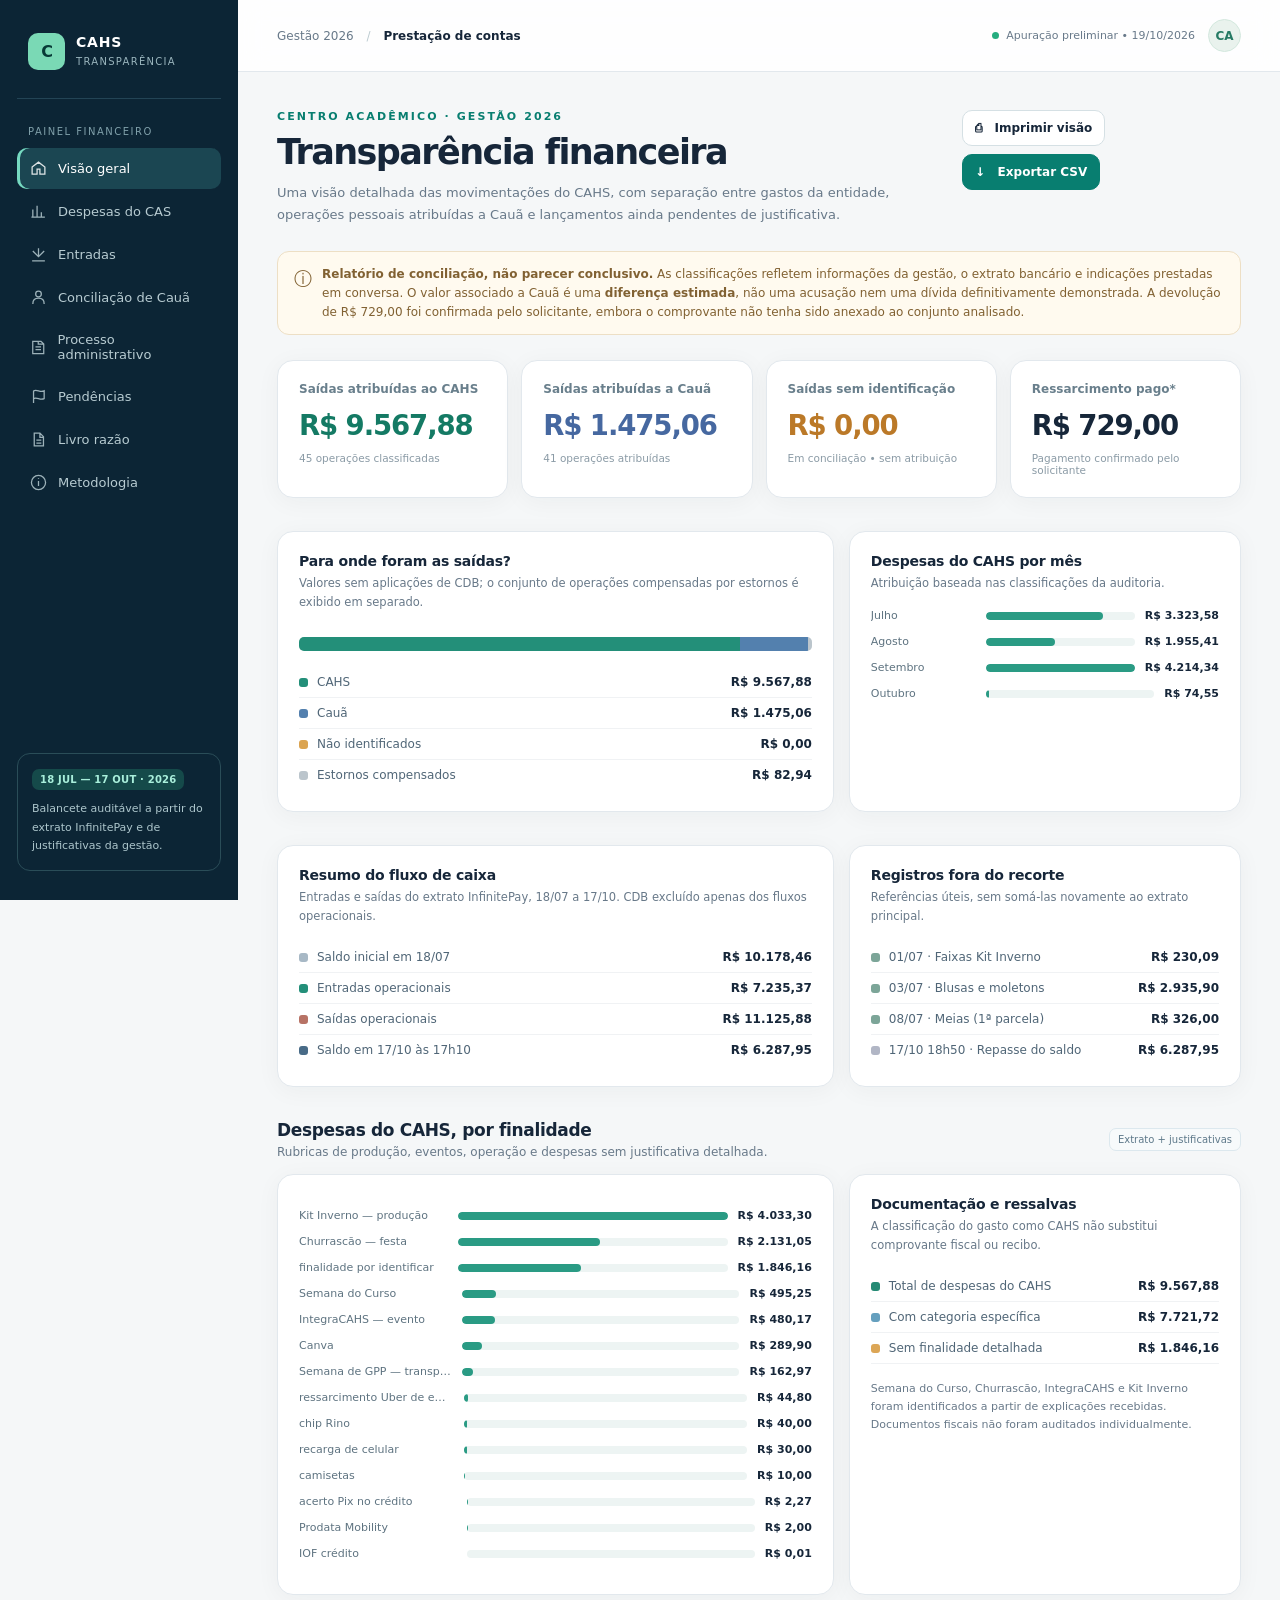
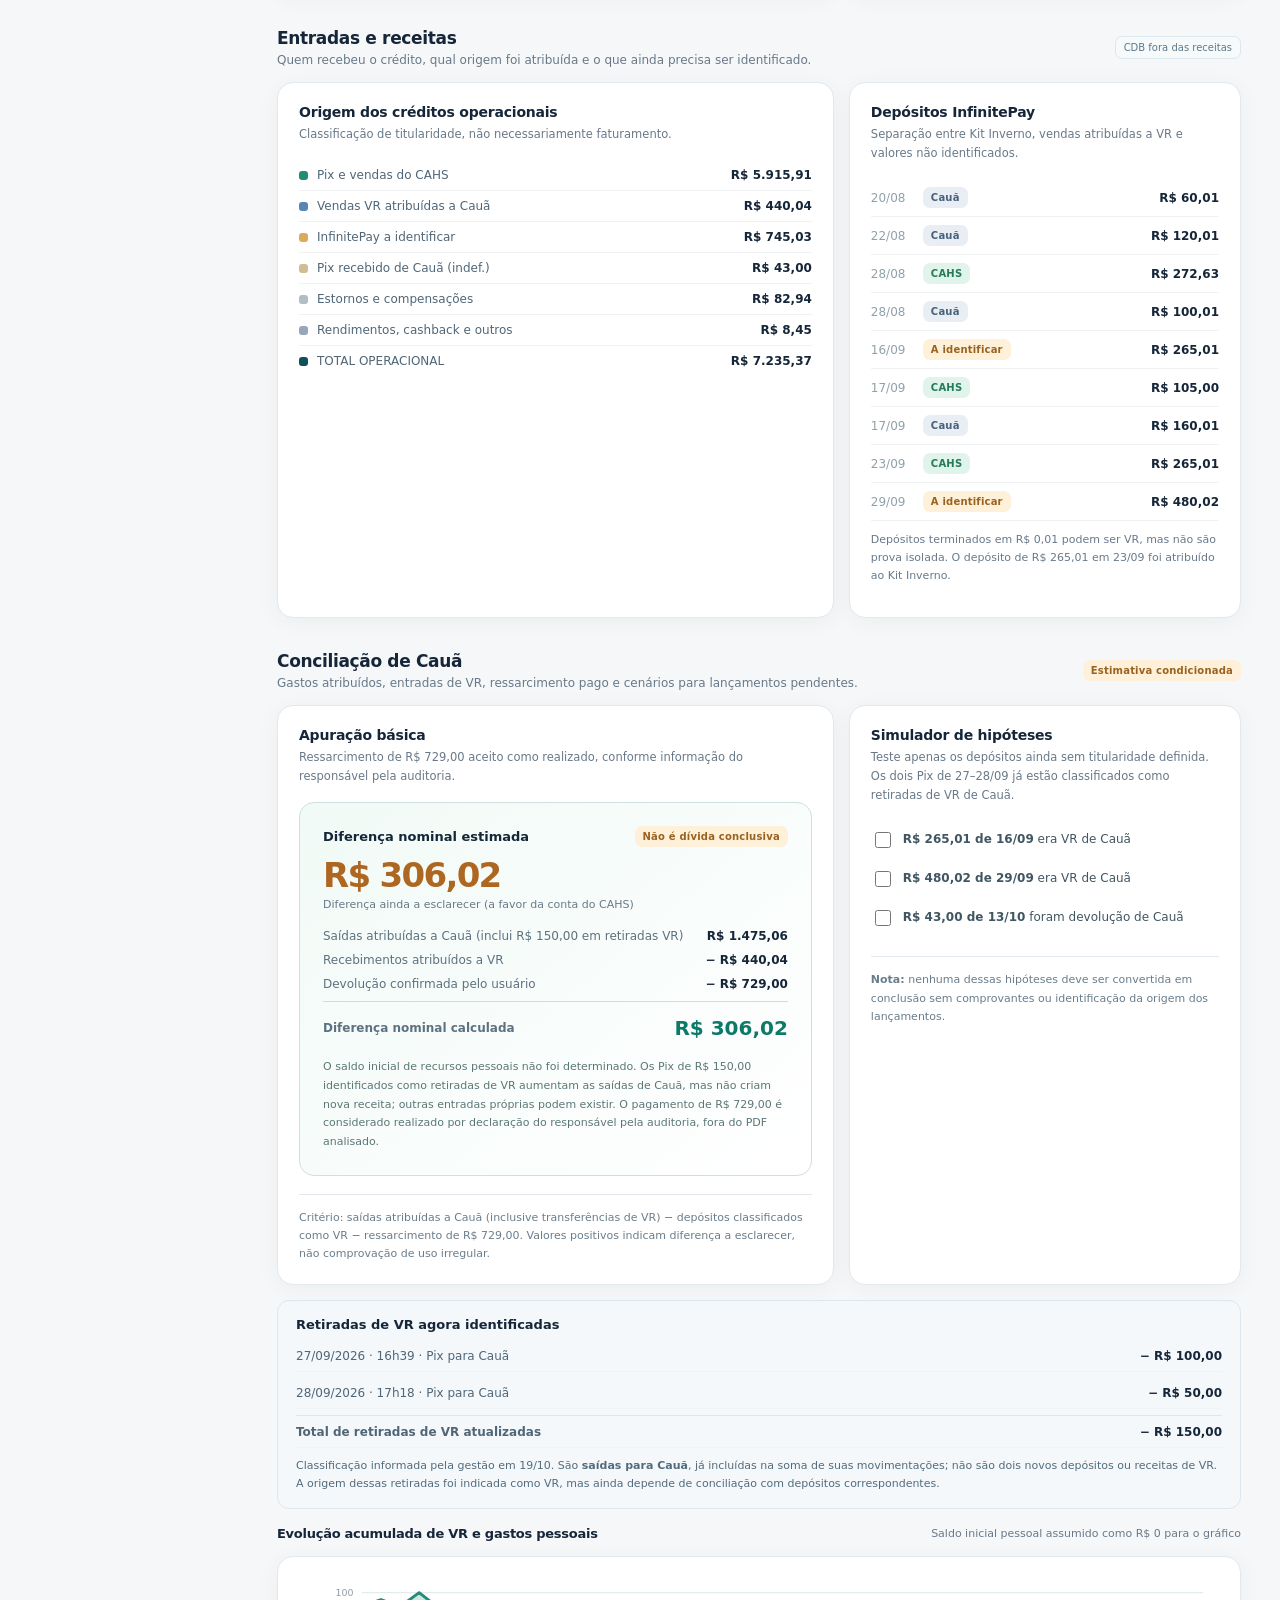
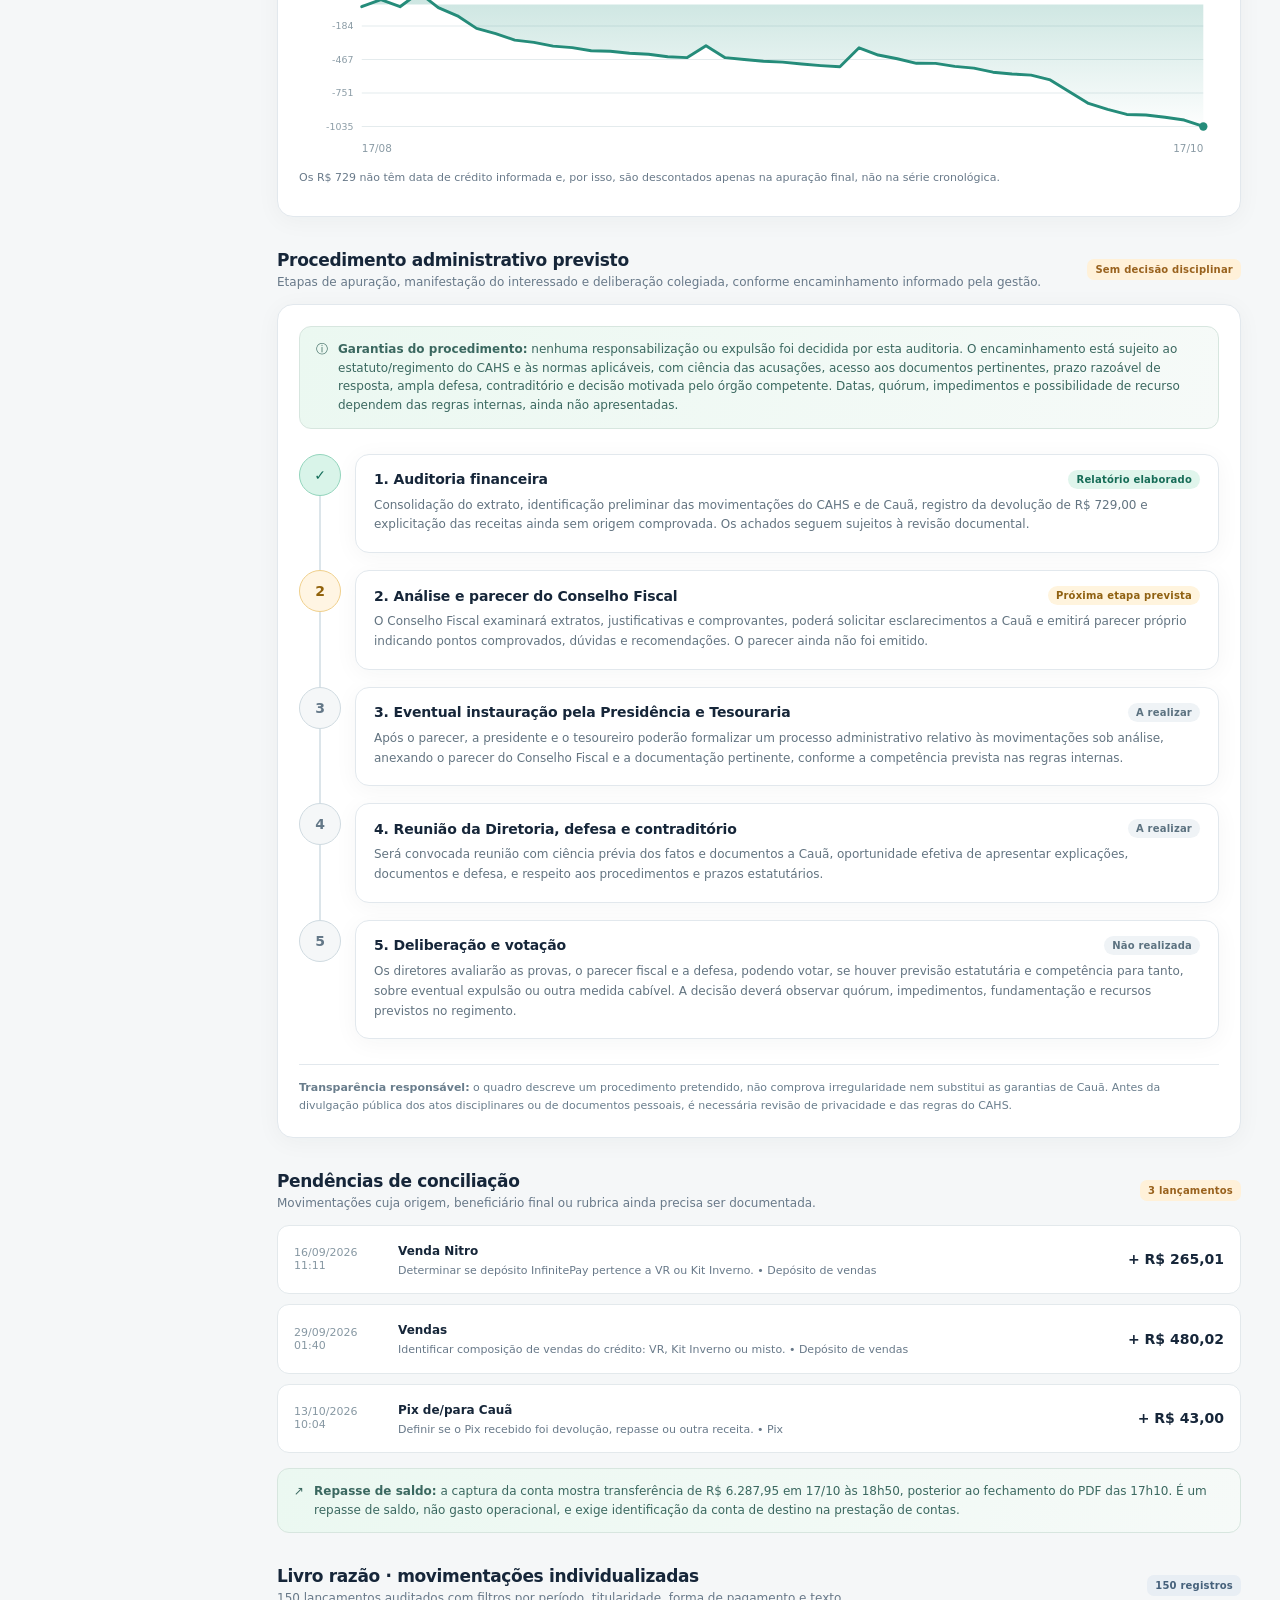
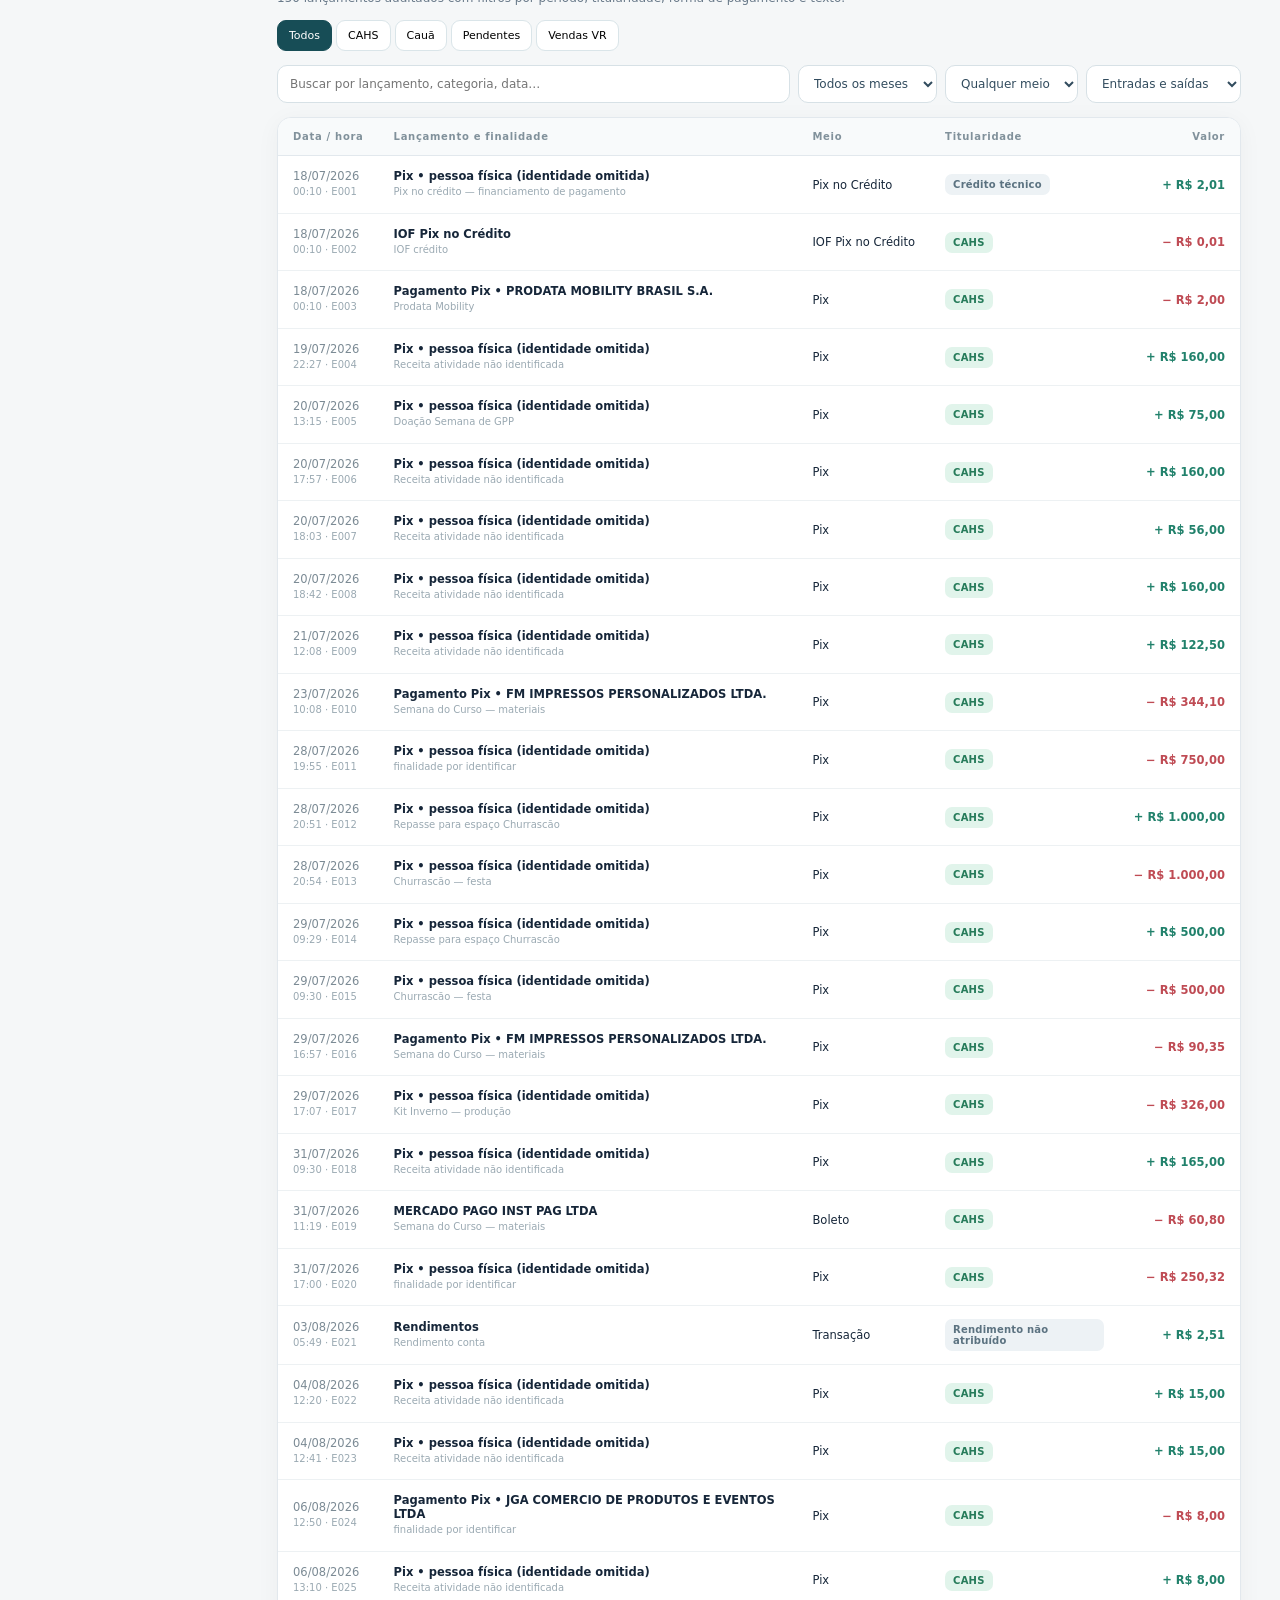
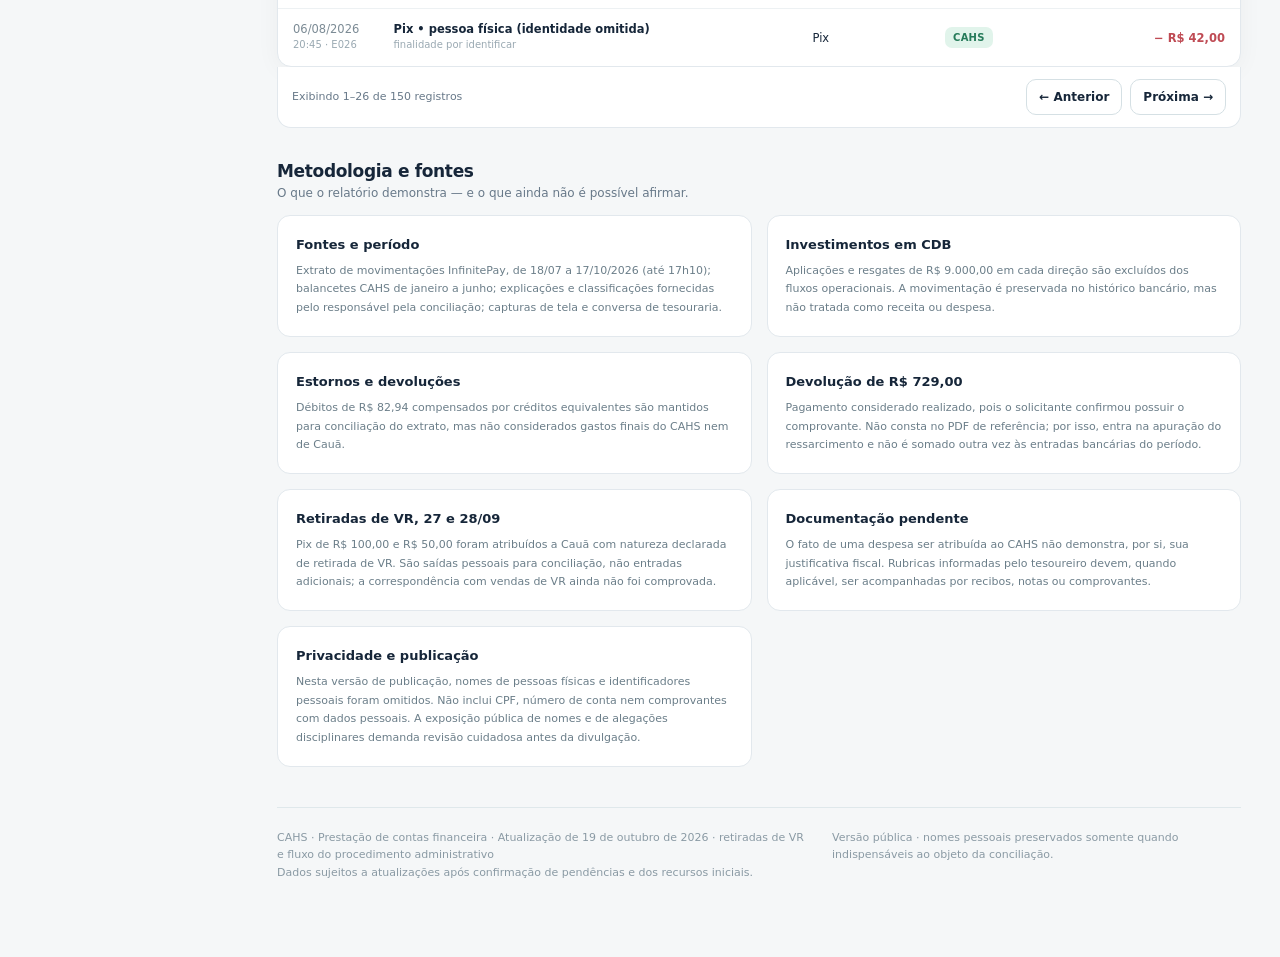
==== index.html @ 9f93732b "Add files via upload" ====
<!doctype html>
<html lang="pt-BR"><head><meta charset="utf-8"><meta name="viewport" content="width=device-width,initial-scale=1"><meta name="theme-color" content="#0c2535">
<title>Transparência CAHS · Auditoria 2026</title><meta name="description" content="Painel de prestação de contas e conciliação financeira, com receitas, despesas, comprovantes e pendências do CAHS, julho a outubro de 2026.">
<style>
:root{--ink:#162639;--muted:#687989;--bg:#f5f7f8;--paper:#fff;--line:#e2e8ed;--teal:#087e70;--teal2:#dff3ec;--amber:#b6731a;--rose:#b84a4e;--navy:#0e273b;--shadow:0 4px 24px rgba(12,37,54,.045);--radius:16px}
*{box-sizing:border-box}html{scroll-behavior:smooth}body{margin:0;font-family:Inter,ui-sans-serif,system-ui,-apple-system,'Segoe UI',Arial,sans-serif;background:var(--bg);color:var(--ink)}button,input,select{font:inherit}button{cursor:pointer}a{text-decoration:none;color:inherit}button:focus-visible,a:focus-visible,input:focus-visible,select:focus-visible{outline:3px solid #8ed9cd;outline-offset:2px}
.layout{display:grid;grid-template-columns:238px minmax(0,1fr);min-height:100vh}.sidebar{background:#0c2535;color:#d8e6eb;padding:29px 17px;position:sticky;top:0;height:100vh;display:flex;flex-direction:column}.brand{display:flex;align-items:center;gap:11px;padding:4px 11px 28px;border-bottom:1px solid #234455}.mark{width:37px;height:37px;display:grid;place-items:center;color:#073a36;background:#7ad9b5;border-radius:10px;font-weight:900;letter-spacing:-1px}.brand b{font-size:14px;color:#fff;display:block;letter-spacing:.06em}.brand small{font-size:10px;letter-spacing:.13em;color:#9ab5bd}.navlabel{font-size:10px;text-transform:uppercase;letter-spacing:.15em;color:#80a0aa;margin:27px 11px 9px}.nav a{display:flex;align-items:center;gap:11px;padding:12px 13px;color:#b7cbd1;border-radius:10px;font-size:13px;margin:2px 0;transition:.15s}.nav a:hover,.nav a.active{color:#fff;background:#1b4652}.nav a.active{box-shadow:inset 3px 0 #76dac1}.nav svg{width:17px;height:17px;opacity:.85}.sidefoot{margin-top:auto;border:1px solid #2a4d58;border-radius:13px;padding:14px}.sidefoot .tag{background:#154a4a;color:#a9efdb}.sidefoot p{font-size:11px;line-height:1.7;color:#adc6cc;margin:10px 0 0}
.main{min-width:0}.topbar{height:72px;padding:0 39px;border-bottom:1px solid var(--line);display:flex;justify-content:space-between;align-items:center;background:rgba(255,255,255,.87);position:sticky;top:0;z-index:3;backdrop-filter:blur(14px)}.crumb{font-size:12px;color:var(--muted)}.crumb strong{color:var(--ink)}.headright{display:flex;align-items:center;gap:13px}.dotlive{width:7px;height:7px;background:#25ad7f;border-radius:100%}.status{display:flex;align-items:center;gap:7px;font-size:11px;color:var(--muted)}.avatar{display:grid;place-items:center;width:33px;height:33px;background:#e9f2ed;border:1px solid #d2e7dd;border-radius:50%;font-size:12px;font-weight:800;color:#267a64}.content{max-width:1390px;margin:auto;padding:38px 39px 76px}.eyebrow{color:var(--teal);font-size:11px;text-transform:uppercase;letter-spacing:.19em;font-weight:800}.hero{display:flex;align-items:start;justify-content:space-between;gap:20px;margin-bottom:25px}.hero h1{font-size:clamp(24px,3vw,35px);line-height:1.15;letter-spacing:-.045em;margin:9px 0 10px;font-weight:790}.hero p{font-size:13px;line-height:1.7;max-width:690px;color:var(--muted);margin:0}.heroActions{display:flex;gap:8px;flex-wrap:wrap}.btn{background:#fff;border:1px solid #d5e0e4;border-radius:10px;padding:10px 12px;font-size:12px;font-weight:700;display:inline-flex;gap:8px;align-items:center;color:var(--ink);justify-content:center;white-space:nowrap}.btn:hover{background:#f4faf7}.btn.primary{background:var(--teal);color:#fff;border-color:var(--teal)}.btn.primary:hover{background:#09685e}.section{margin-top:33px;scroll-margin-top:90px}.sectiontitle{display:flex;align-items:center;justify-content:space-between;gap:14px;margin-bottom:15px}.sectiontitle h2{font-size:17px;letter-spacing:-.02em;margin:0}.sectiontitle p{margin:5px 0 0;color:var(--muted);font-size:12px}.tag{display:inline-flex;align-items:center;padding:5px 8px;font-size:10px;letter-spacing:.02em;border-radius:7px;background:#edf2f5;color:#5b7280;font-weight:800}.tag.good{background:#e1f4eb;color:#267b5a}.tag.warn{background:#fff1d9;color:#99621e}.tag.red{background:#fce9e9;color:#ac454e}.tag.navy{background:#e8eef4;color:#46617b}.legenddot{display:inline-block;width:8px;height:8px;background:#2c9d8a;border-radius:100%}
.notice{border:1px solid #d7e6df;background:linear-gradient(105deg,#ebf8f1,#f6faf8);border-radius:12px;padding:13px 16px;display:flex;gap:10px;align-items:start;font-size:12px;line-height:1.55;color:#3b6860;margin:14px 0 25px}.notice.warn{border-color:#eddfc5;background:#fffaef;color:#816132}.notice svg{min-width:18px;margin-top:1px}
.metrics{display:grid;grid-template-columns:repeat(4,minmax(0,1fr));gap:13px}.metric{border:1px solid var(--line);border-radius:var(--radius);background:var(--paper);padding:21px 21px 17px;box-shadow:var(--shadow);min-height:138px}.metric .label{font-size:12px;color:#697f8c;font-weight:650}.metric .value{font-size:clamp(20px,2.15vw,28px);letter-spacing:-.04em;font-weight:790;margin:13px 0 11px;font-variant-numeric:tabular-nums}.metric .sub{font-size:10.5px;color:#8b9ba6}.metric.teal .value{color:#147a64}.metric.amber .value{color:#bb7928}.metric.blue .value{color:#4668a0}.splitgrid{display:grid;grid-template-columns:1.42fr 1fr;gap:15px}.panel{border:1px solid var(--line);background:var(--paper);border-radius:var(--radius);padding:21px;box-shadow:var(--shadow);min-width:0}.panel h3{margin:0 0 5px;font-size:14px;letter-spacing:-.015em}.panel .intro{font-size:11.5px;color:var(--muted);line-height:1.65;margin:0 0 16px}.smallmuted{color:var(--muted);font-size:11px}.stackbar{height:14px;border-radius:5px;background:#edf0f2;overflow:hidden;display:flex;margin:25px 0 16px}.stackbar div{height:100%;transition:width .2s}.keyrow{display:grid;grid-template-columns:1fr auto;gap:8px;align-items:center;padding:8px 0;font-size:12px;border-bottom:1px solid #f0f2f4}.keyrow:last-child{border-bottom:none}.keyrow span{display:flex;gap:9px;align-items:center;color:#506677}.keyrow strong{font-variant-numeric:tabular-nums}.boxdot{width:9px;height:9px;border-radius:3px;flex:0 0 auto}
.barrow{display:grid;grid-template-columns:minmax(105px,1.1fr) 2fr auto;gap:10px;align-items:center;font-size:11px;margin:13px 0}.barrow .label{color:#5e7380;white-space:nowrap;overflow:hidden;text-overflow:ellipsis}.barbg{height:8px;border-radius:5px;background:#edf4f3;overflow:hidden}.barbg i{display:block;height:100%;background:#2a9b84;border-radius:6px}.barrow strong{font-variant-numeric:tabular-nums;font-size:11px}
.bigamount{font-size:34px;letter-spacing:-.05em;margin:8px 0 3px;font-weight:800}.scenario{border:1px solid #cfdfe0;background:linear-gradient(140deg,#f1faf6,#fff);border-radius:15px;padding:23px}.scenario .titleline{display:flex;justify-content:space-between;gap:10px;align-items:center}.formula{margin:18px 0;display:grid;gap:10px}.formularow{display:flex;align-items:center;justify-content:space-between;font-size:12px;gap:10px}.formularow span{color:#5d7180}.formularow b{font-variant-numeric:tabular-nums}.formularow.total{border-top:1px solid #cfdedb;padding-top:14px;font-weight:800}.formularow.total b{font-size:20px;color:#0b7a69}.scenario .hint{font-size:11px;color:#5a7776;line-height:1.7;margin:12px 0 0}.checkline{display:flex;align-items:flex-start;gap:9px;cursor:pointer;padding:9px 0;font-size:12px;line-height:1.5;color:#405662}.checkline input{width:16px;height:16px;accent-color:var(--teal);margin-top:2px}.explain{border-top:1px solid var(--line);margin-top:18px;padding-top:14px;font-size:11px;color:#697d8c;line-height:1.65}.scenario label{font-size:12px}
.filterbar{display:flex;gap:8px;align-items:center;flex-wrap:wrap;margin-bottom:14px}.search{min-width:210px;flex:1;border:1px solid #d7e1e6;border-radius:10px;background:#fff;padding:11px 12px;font-size:12px}.select{padding:10px 11px;border:1px solid #d7e1e6;border-radius:10px;background:#fff;color:#324c5e;font-size:12px;max-width:205px}.datawrap{border:1px solid var(--line);border-radius:14px;background:#fff;overflow:auto;box-shadow:var(--shadow)}table{border-collapse:collapse;width:100%;font-size:11.5px}th{font-size:10px;letter-spacing:.07em;text-align:left;font-weight:750;color:#81919b;white-space:nowrap;background:#f8fafb;padding:13px 15px;border-bottom:1px solid var(--line)}td{padding:13px 15px;border-bottom:1px solid #edf1f3;vertical-align:middle}tr:last-child td{border-bottom:none}tbody tr:hover{background:#fafcfb}td.amount{text-align:right;white-space:nowrap;font-weight:800;font-variant-numeric:tabular-nums}td.statuscell{min-width:120px}.subtext{font-size:10px;color:#9aa9b2;margin-top:2px;line-height:1.45}.danger{color:#bf4b54}.goodtxt{color:#21816b}.rowtools{display:flex;justify-content:space-between;align-items:center;padding:12px 14px;background:#fff;border:1px solid var(--line);border-top:none;border-radius:0 0 14px 14px;gap:10px;font-size:11px;color:var(--muted)}.ownerselect{border:1px solid #d9e6ea;border-radius:7px;padding:6px;font-size:11px;max-width:160px;background:#fff}.mutedtable{color:#7c8b95}.cardlist{display:grid;gap:10px}.pending{display:grid;grid-template-columns:90px 1fr auto;gap:14px;border:1px solid #e3e9ec;border-radius:12px;padding:14px 16px;align-items:center;background:#fff}.pending .when{font-size:11px;color:#8798a3}.pending strong{font-size:12px}.pending p{margin:4px 0 0;color:var(--muted);font-size:11px;line-height:1.5}.pending .amount{font-weight:800;font-size:14px;white-space:nowrap}.info2{display:grid;grid-template-columns:repeat(2,minmax(0,1fr));gap:15px}.infob{padding:18px;border:1px solid var(--line);background:#fff;border-radius:13px}.infob strong{font-size:13px}.infob p{font-size:11px;color:#6b7e89;line-height:1.7;margin:9px 0 0}.foot{color:#8a9aa4;border-top:1px solid #dfe8eb;margin-top:40px;padding-top:21px;display:flex;justify-content:space-between;gap:20px;font-size:11px;line-height:1.6}.hide{display:none!important}.mobiletop{display:none}.mobileNav{display:none}.linklike{color:var(--teal);text-decoration:underline;text-underline-offset:3px}.field{border:1px solid #d6e5e5;border-radius:8px;padding:7px 9px;font-size:13px;width:110px}.tabs{display:flex;gap:4px;flex-wrap:wrap;margin:0 0 14px}.tab{padding:8px 11px;font-size:11px;border:1px solid #dae5e9;border-radius:9px;background:#fff}.tab.active{color:#fff;background:#174d56;border-color:#174d56}.sourcebadge{display:inline-flex;border:1px solid #dce8ee;padding:5px 8px;border-radius:7px;font-size:10px;color:#5e798a;background:#f7fafb}
@media(max-width:1130px){.metrics{grid-template-columns:repeat(2,minmax(0,1fr))}.splitgrid{grid-template-columns:1fr}.content{padding:32px 24px}.topbar{padding:0 24px}}@media(max-width:740px){.layout{display:block}.sidebar{display:none}.topbar{top:0;height:62px;padding:0 16px}.mobiletop{display:flex;gap:10px;align-items:center}.mobiletop .mark{width:29px;height:29px;font-size:12px}.crumb{display:none}.content{padding:23px 14px 60px}.hero{display:block}.heroActions{margin-top:17px}.metrics{grid-template-columns:repeat(2,minmax(0,1fr));gap:9px}.metric{padding:16px 13px;min-height:123px}.metric .value{font-size:21px}.info2{grid-template-columns:1fr}.pending{grid-template-columns:65px 1fr;gap:7px}.pending .amount{grid-column:2}.section{margin-top:27px}.panel{padding:16px}.barrow{grid-template-columns:94px 1fr auto;font-size:10px}.filterbar .search{min-width:100%}.select{flex:1}.datawrap{margin-left:-3px;margin-right:-3px}.rowtools{margin-left:-3px;margin-right:-3px}.foot{display:block}.hideMobile{display:none}.mobileNav{display:flex;overflow:auto;gap:7px;margin:0 0 16px;padding-bottom:6px}.mobileNav a{font-size:11px;white-space:nowrap;padding:9px 11px;border-radius:8px;color:#477078;background:#e6f3ed}.headright .status{display:none}}
@media print{.sidebar,.topbar,.heroActions,.filterbar,.rowtools,.tabs,.noPrint{display:none!important}.layout{display:block}.content{max-width:none;padding:0}.section{break-inside:avoid}.metric,.panel{box-shadow:none}.datawrap{max-height:none}body{background:#fff}.hero h1{font-size:25px}}

/* Fluxo do procedimento administrativo */
.proc-head{display:flex;justify-content:space-between;align-items:start;gap:14px;flex-wrap:wrap;margin-bottom:19px}
.proc-timeline{display:grid;gap:0;max-width:970px;margin:18px auto 0}
.proc-step{display:grid;grid-template-columns:42px minmax(0,1fr);gap:14px;position:relative;padding-bottom:17px}
.proc-step:not(:last-child):before{content:"";position:absolute;left:20px;top:41px;bottom:-1px;width:2px;background:#dce5ea}
.proc-index{display:grid;place-items:center;width:42px;height:42px;border:1px solid #cfdae0;border-radius:50%;background:#f5f7f8;color:#647888;font-weight:800;font-size:14px;z-index:1}
.proc-step.done .proc-index{background:#d9f4e9;color:#146d59;border-color:#93d4bc}
.proc-step.current .proc-index{background:#fff5e3;color:#91620b;border-color:#efcf8b}
.proc-body{padding:15px 18px 17px;border:1px solid var(--line);border-radius:14px;background:#fff;box-shadow:var(--shadow)}
.proc-body h3{margin:0;font-size:14px;letter-spacing:-.01em}
.proc-body p{margin:7px 0 0;color:#637481;font-size:12px;line-height:1.65}
.proc-body .status{font-size:10px;letter-spacing:.02em;font-weight:750;padding:4px 8px;border-radius:999px;white-space:nowrap;color:#5c7280;background:#eff3f6}
.proc-body .status.done{color:#166c57;background:#e0f5ec}
.proc-body .status.wait{color:#906111;background:#fff4de}
.proc-body header{display:flex;align-items:center;justify-content:space-between;gap:12px;flex-wrap:wrap}
.vr-summary{margin-top:15px;padding:16px 18px;border-radius:12px;background:#f4f8fb;border:1px solid #dce7ef}
.vr-summary h3{margin:0 0 9px;font-size:13px}.vr-summary .keyrow{margin:6px 0}
.vr-summary p{color:#526b7c;font-size:11px;line-height:1.6;margin:9px 0 0}
@media(max-width:740px){.proc-step{grid-template-columns:34px minmax(0,1fr);gap:10px}.proc-index{width:34px;height:34px}.proc-step:not(:last-child):before{left:16px;top:33px}.proc-body{padding:13px}.proc-body header{align-items:flex-start}.proc-body h3{font-size:13px}}
</style>
</head><body>
<div class="layout"><aside class="sidebar"><div class="brand"><div class="mark">C</div><div><b>CAHS</b><small>TRANSPARÊNCIA</small></div></div><div class="navlabel">Painel financeiro</div><nav class="nav"><a href="#geral" data-nav="geral"><svg viewBox="0 0 24 24" fill="none" stroke="currentColor" stroke-width="1.8"><path d="m3 10 9-7 9 7v10h-7v-7h-4v7H3z"/></svg>Visão geral</a><a href="#categorias" data-nav="categorias"><svg viewBox="0 0 24 24" fill="none" stroke="currentColor" stroke-width="1.8"><path d="M4 20V9m6 11V4m6 16v-7m5 7H2"/></svg>Despesas do CAS</a><a href="#entradas" data-nav="entradas"><svg viewBox="0 0 24 24" fill="none" stroke="currentColor" stroke-width="1.8"><path d="m4 7 8 8 8-8m-8 8V3M3 21h18"/></svg>Entradas</a><a href="#caua" data-nav="caua"><svg viewBox="0 0 24 24" fill="none" stroke="currentColor" stroke-width="1.8"><circle cx="12" cy="7" r="4"/><path d="M4 21c0-5 3-8 8-8s8 3 8 8"/></svg>Conciliação de Cauã</a><a href="#processo" data-nav="processo"><svg viewBox="0 0 24 24" fill="none" stroke="currentColor" stroke-width="1.8"><path d="M8 3h8l4 4v14H4V3h4zm0 8h8m-8 4h8M12 3v4h8"/></svg>Processo administrativo</a><a href="#pendencias" data-nav="pendencias"><svg viewBox="0 0 24 24" fill="none" stroke="currentColor" stroke-width="1.8"><path d="M5 21V4m0 0c5-3 9 3 15 0v11c-6 3-10-3-15 0"/></svg>Pendências</a><a href="#lancamentos" data-nav="lancamentos"><svg viewBox="0 0 24 24" fill="none" stroke="currentColor" stroke-width="1.8"><path d="M6 3h8l5 5v13H6zM14 3v6h5M9 13h7M9 17h7"/></svg>Livro razão</a><a href="#metodologia" data-nav="metodologia"><svg viewBox="0 0 24 24" fill="none" stroke="currentColor" stroke-width="1.8"><circle cx="12" cy="12" r="10"/><path d="M12 10v7m0-11v1"/></svg>Metodologia</a></nav><div class="sidefoot"><span class="tag">18 JUL — 17 OUT · 2026</span><p>Balancete auditável a partir do extrato InfinitePay e de justificativas da gestão.</p></div></aside>
<div class="main"><header class="topbar"><div class="mobiletop"><div class="mark">C</div><strong style="font-size:13px">CAHS / Transparência</strong></div><div class="crumb">Gestão 2026 <span style="margin:0 9px;color:#bdcbd0">/</span> <strong>Prestação de contas</strong></div><div class="headright"><span class="status"><span class="dotlive"></span> Apuração preliminar • 19/10/2026</span><div class="avatar">CA</div></div></header>
<main class="content"><div class="mobileNav"><a href="#geral">Visão geral</a><a href="#categorias">Despesas do CAS</a><a href="#entradas">Entradas</a><a href="#caua">Conciliação de Cauã</a><a href="#processo">Processo administrativo</a><a href="#pendencias">Pendências</a><a href="#lancamentos">Livro razão</a><a href="#metodologia">Metodologia</a></div>
<section id="geral"><div class="hero"><div><div class="eyebrow">Centro acadêmico · Gestão 2026</div><h1>Transparência financeira</h1><p>Uma visão detalhada das movimentações do CAHS, com separação entre gastos da entidade, operações pessoais atribuídas a Cauã e lançamentos ainda pendentes de justificativa.</p></div><div class="heroActions"><button class="btn" onclick="window.print()">⎙ &nbsp; Imprimir visão</button><button class="btn primary" id="exportOverview">↓ &nbsp; Exportar CSV</button></div></div>
<div class="notice warn"><span style="font-size:18px">ⓘ</span><div><strong>Relatório de conciliação, não parecer conclusivo.</strong> As classificações refletem informações da gestão, o extrato bancário e indicações prestadas em conversa. O valor associado a Cauã é uma <b>diferença estimada</b>, não uma acusação nem uma dívida definitivamente demonstrada. A devolução de R$ 729,00 foi confirmada pelo solicitante, embora o comprovante não tenha sido anexado ao conjunto analisado.</div></div>
<div class="metrics"><div class="metric teal"><div class="label">Saídas atribuídas ao CAHS</div><div class="value" id="mCas">—</div><div class="sub" id="mCasSub">45 operações classificadas</div></div><div class="metric blue"><div class="label">Saídas atribuídas a Cauã</div><div class="value" id="mCaua">—</div><div class="sub" id="mCauaSub">41 operações atribuídas</div></div><div class="metric amber"><div class="label">Saídas sem identificação</div><div class="value" id="mPending">—</div><div class="sub">Em conciliação • sem atribuição</div></div><div class="metric"><div class="label">Ressarcimento pago*</div><div class="value" id="mPaid">R$ 729,00</div><div class="sub">Pagamento confirmado pelo solicitante</div></div></div>
<div class="section splitgrid"><div class="panel"><h3>Para onde foram as saídas?</h3><p class="intro">Valores sem aplicações de CDB; o conjunto de operações compensadas por estornos é exibido em separado.</p><div class="stackbar" id="stackbar"></div><div id="outLegend"></div></div><div class="panel"><h3>Despesas do CAHS por mês</h3><p class="intro">Atribuição baseada nas classificações da auditoria.</p><div id="monthbars"></div></div></div>
<div class="section splitgrid"><div class="panel"><h3>Resumo do fluxo de caixa</h3><p class="intro">Entradas e saídas do extrato InfinitePay, 18/07 a 17/10. CDB excluído apenas dos fluxos operacionais.</p><div id="cashRows"></div></div><div class="panel"><h3>Registros fora do recorte</h3><p class="intro">Referências úteis, sem somá-las novamente ao extrato principal.</p><div id="externalRows"></div></div></div>
</section>
<section class="section" id="categorias"><div class="sectiontitle"><div><h2>Despesas do CAHS, por finalidade</h2><p>Rubricas de produção, eventos, operação e despesas sem justificativa detalhada.</p></div><span class="sourcebadge">Extrato + justificativas</span></div><div class="splitgrid"><div class="panel"><div id="categoryBars"></div></div><div class="panel"><h3>Documentação e ressalvas</h3><p class="intro">A classificação do gasto como CAHS não substitui comprovante fiscal ou recibo.</p><div id="categoryRows"></div></div></div></section>
<section class="section" id="entradas"><div class="sectiontitle"><div><h2>Entradas e receitas</h2><p>Quem recebeu o crédito, qual origem foi atribuída e o que ainda precisa ser identificado.</p></div><span class="sourcebadge">CDB fora das receitas</span></div><div class="splitgrid"><div class="panel"><h3>Origem dos créditos operacionais</h3><p class="intro">Classificação de titularidade, não necessariamente faturamento.</p><div id="incomeRows"></div></div><div class="panel"><h3>Depósitos InfinitePay</h3><p class="intro">Separação entre Kit Inverno, vendas atribuídas a VR e valores não identificados.</p><div id="salesRows"></div></div></div></section>
<section class="section" id="caua"><div class="sectiontitle"><div><h2>Conciliação de Cauã</h2><p>Gastos atribuídos, entradas de VR, ressarcimento pago e cenários para lançamentos pendentes.</p></div><span class="tag warn">Estimativa condicionada</span></div><div class="splitgrid"><div class="panel"><h3>Apuração básica</h3><p class="intro">Ressarcimento de R$ 729,00 aceito como realizado, conforme informação do responsável pela auditoria.</p><div class="scenario"><div class="titleline"><strong style="font-size:13px">Diferença nominal estimada</strong><span class="tag warn">Não é dívida conclusiva</span></div><div id="balanceNumber" class="bigamount">—</div><div class="smallmuted" id="balanceMeaning"></div><div id="formula" class="formula"></div><p class="hint">O saldo inicial de recursos pessoais não foi determinado. Os Pix de R$ 150,00 identificados como retiradas de VR aumentam as saídas de Cauã, mas não criam nova receita; outras entradas próprias podem existir. O pagamento de R$ 729,00 é considerado realizado por declaração do responsável pela auditoria, fora do PDF analisado.</p></div><div class="explain">Critério: saídas atribuídas a Cauã (inclusive transferências de VR) − depósitos classificados como VR − ressarcimento de R$ 729,00. Valores positivos indicam diferença a esclarecer, não comprovação de uso irregular.</div></div><div class="panel"><h3>Simulador de hipóteses</h3><p class="intro">Teste apenas os depósitos ainda sem titularidade definida. Os dois Pix de 27–28/09 já estão classificados como retiradas de VR de Cauã.</p><div id="scenarioControls"><label class="checkline"><input type="checkbox" id="sc265"><span><strong>R$ 265,01 de 16/09</strong> era VR de Cauã</span></label><label class="checkline"><input type="checkbox" id="sc480"><span><strong>R$ 480,02 de 29/09</strong> era VR de Cauã</span></label><label class="checkline"><input type="checkbox" id="sc43"><span><strong>R$ 43,00 de 13/10</strong> foram devolução de Cauã</span></label></div><div class="explain"><strong>Nota:</strong> nenhuma dessas hipóteses deve ser convertida em conclusão sem comprovantes ou identificação da origem dos lançamentos.</div></div></div><div class="vr-summary"><h3>Retiradas de VR agora identificadas</h3><div class="keyrow"><span>27/09/2026 · 16h39 · Pix para Cauã</span><strong>− R$ 100,00</strong></div><div class="keyrow"><span>28/09/2026 · 17h18 · Pix para Cauã</span><strong>− R$ 50,00</strong></div><div class="keyrow" style="border-top:1px solid #dce7ef;padding-top:9px"><span><strong>Total de retiradas de VR atualizadas</strong></span><strong>− R$ 150,00</strong></div><p>Classificação informada pela gestão em 19/10. São <strong>saídas para Cauã</strong>, já incluídas na soma de suas movimentações; não são dois novos depósitos ou receitas de VR. A origem dessas retiradas foi indicada como VR, mas ainda depende de conciliação com depósitos correspondentes.</p></div><div class="sectiontitle" style="margin-top:17px"><h2 style="font-size:13px">Evolução acumulada de VR e gastos pessoais</h2><span class="smallmuted">Saldo inicial pessoal assumido como R$ 0 para o gráfico</span></div><div class="panel" id="timelineWrap"><div id="timelineChart"></div><p class="smallmuted">Os R$ 729 não têm data de crédito informada e, por isso, são descontados apenas na apuração final, não na série cronológica.</p></div></section>

<section class="section" id="processo"><div class="sectiontitle"><div><h2>Procedimento administrativo previsto</h2><p>Etapas de apuração, manifestação do interessado e deliberação colegiada, conforme encaminhamento informado pela gestão.</p></div><span class="tag warn">Sem decisão disciplinar</span></div>
<div class="panel"><div class="notice" style="margin-top:0"><span>ⓘ</span><div><strong>Garantias do procedimento:</strong> nenhuma responsabilização ou expulsão foi decidida por esta auditoria. O encaminhamento está sujeito ao estatuto/regimento do CAHS e às normas aplicáveis, com ciência das acusações, acesso aos documentos pertinentes, prazo razoável de resposta, ampla defesa, contraditório e decisão motivada pelo órgão competente. Datas, quórum, impedimentos e possibilidade de recurso dependem das regras internas, ainda não apresentadas.</div></div>
<div class="proc-timeline" aria-label="Etapas do procedimento administrativo">
<div class="proc-step done"><div class="proc-index">✓</div><div class="proc-body"><header><h3>1. Auditoria financeira</h3><span class="status done">Relatório elaborado</span></header><p>Consolidação do extrato, identificação preliminar das movimentações do CAHS e de Cauã, registro da devolução de R$ 729,00 e explicitação das receitas ainda sem origem comprovada. Os achados seguem sujeitos à revisão documental.</p></div></div>
<div class="proc-step current"><div class="proc-index">2</div><div class="proc-body"><header><h3>2. Análise e parecer do Conselho Fiscal</h3><span class="status wait">Próxima etapa prevista</span></header><p>O Conselho Fiscal examinará extratos, justificativas e comprovantes, poderá solicitar esclarecimentos a Cauã e emitirá parecer próprio indicando pontos comprovados, dúvidas e recomendações. O parecer ainda não foi emitido.</p></div></div>
<div class="proc-step"><div class="proc-index">3</div><div class="proc-body"><header><h3>3. Eventual instauração pela Presidência e Tesouraria</h3><span class="status">A realizar</span></header><p>Após o parecer, a presidente e o tesoureiro poderão formalizar um processo administrativo relativo às movimentações sob análise, anexando o parecer do Conselho Fiscal e a documentação pertinente, conforme a competência prevista nas regras internas.</p></div></div>
<div class="proc-step"><div class="proc-index">4</div><div class="proc-body"><header><h3>4. Reunião da Diretoria, defesa e contraditório</h3><span class="status">A realizar</span></header><p>Será convocada reunião com ciência prévia dos fatos e documentos a Cauã, oportunidade efetiva de apresentar explicações, documentos e defesa, e respeito aos procedimentos e prazos estatutários.</p></div></div>
<div class="proc-step"><div class="proc-index">5</div><div class="proc-body"><header><h3>5. Deliberação e votação</h3><span class="status">Não realizada</span></header><p>Os diretores avaliarão as provas, o parecer fiscal e a defesa, podendo votar, se houver previsão estatutária e competência para tanto, sobre eventual expulsão ou outra medida cabível. A decisão deverá observar quórum, impedimentos, fundamentação e recursos previstos no regimento.</p></div></div>
</div><div class="explain" style="margin-top:8px"><strong>Transparência responsável:</strong> o quadro descreve um procedimento pretendido, não comprova irregularidade nem substitui as garantias de Cauã. Antes da divulgação pública dos atos disciplinares ou de documentos pessoais, é necessária revisão de privacidade e das regras do CAHS.</div></div></section>
<section class="section" id="pendencias"><div class="sectiontitle"><div><h2>Pendências de conciliação</h2><p>Movimentações cuja origem, beneficiário final ou rubrica ainda precisa ser documentada.</p></div><span class="tag warn" id="pendingCount">3 pendências</span></div><div class="cardlist" id="pendingList"></div><div class="notice" style="margin-top:15px"><span>↗</span><div><strong>Repasse de saldo:</strong> a captura da conta mostra transferência de R$ 6.287,95 em 17/10 às 18h50, posterior ao fechamento do PDF das 17h10. É um repasse de saldo, não gasto operacional, e exige identificação da conta de destino na prestação de contas.</div></div></section>
<section class="section" id="lancamentos"><div class="sectiontitle"><div><h2>Livro razão · movimentações individualizadas</h2><p>150 lançamentos auditados com filtros por período, titularidade, forma de pagamento e texto.</p></div><span class="tag navy" id="numRows">150 registros</span></div><div class="tabs" id="quicktabs"><button data-quick="Todos" class="tab active">Todos</button><button data-quick="CAS" class="tab">CAHS</button><button data-quick="Cauã" class="tab">Cauã</button><button data-quick="Não identificado" class="tab">Pendentes</button><button data-quick="VR" class="tab">Vendas VR</button></div><div class="filterbar"><input class="search" id="search" placeholder="Buscar por lançamento, categoria, data…" aria-label="Pesquisar transações"><select class="select" id="monthFilter"><option value="Todos">Todos os meses</option><option value="2026-07">Julho</option><option value="2026-08">Agosto</option><option value="2026-09">Setembro</option><option value="2026-10">Outubro</option></select><select class="select" id="methodFilter"><option value="Todos">Qualquer meio</option><option value="Pix">Pix</option><option value="Cartão">Cartão</option><option value="Depósito de vendas">Vendas</option><option value="Transação">Transação</option></select><select class="select" id="flowFilter"><option value="Todos">Entradas e saídas</option><option value="Entrada">Somente entradas</option><option value="Saída">Somente saídas</option></select></div><div class="datawrap"><table><thead><tr><th>Data / hora</th><th>Lançamento e finalidade</th><th>Meio</th><th>Titularidade</th><th style="text-align:right">Valor</th></tr></thead><tbody id="ledger"></tbody></table></div><div class="rowtools"><span id="tableNote"></span><div style="display:flex;gap:8px"><button class="btn" id="prevPage">← Anterior</button><button class="btn" id="nextPage">Próxima →</button></div></div><div id="privateTools" class="notice warn" style="display:none;margin-top:14px"><span>⚑</span><div><b>Modo interno:</b> você pode mudar a atribuição de um registro pelo seletor da tabela; as mudanças são salvas somente neste navegador. Para compartilhar as mudanças, exporte CSV/JSON e publique uma nova versão do site. <button id="exportJSON" class="btn" style="margin-top:9px">↓ Exportar alterações JSON</button> <button id="resetState" class="btn" style="margin-top:9px">Restaurar classificações</button></div></div></section>
<section class="section" id="metodologia"><div class="sectiontitle"><div><h2>Metodologia e fontes</h2><p>O que o relatório demonstra — e o que ainda não é possível afirmar.</p></div></div><div class="info2"><div class="infob"><strong>Fontes e período</strong><p>Extrato de movimentações InfinitePay, de 18/07 a 17/10/2026 (até 17h10); balancetes CAHS de janeiro a junho; explicações e classificações fornecidas pelo responsável pela conciliação; capturas de tela e conversa de tesouraria.</p></div><div class="infob"><strong>Investimentos em CDB</strong><p>Aplicações e resgates de R$ 9.000,00 em cada direção são excluídos dos fluxos operacionais. A movimentação é preservada no histórico bancário, mas não tratada como receita ou despesa.</p></div><div class="infob"><strong>Estornos e devoluções</strong><p>Débitos de R$ 82,94 compensados por créditos equivalentes são mantidos para conciliação do extrato, mas não considerados gastos finais do CAHS nem de Cauã.</p></div><div class="infob"><strong>Devolução de R$ 729,00</strong><p>Pagamento considerado realizado, pois o solicitante confirmou possuir o comprovante. Não consta no PDF de referência; por isso, entra na apuração do ressarcimento e não é somado outra vez às entradas bancárias do período.</p></div><div class="infob"><strong>Retiradas de VR, 27 e 28/09</strong><p>Pix de R$ 100,00 e R$ 50,00 foram atribuídos a Cauã com natureza declarada de retirada de VR. São saídas pessoais para conciliação, não entradas adicionais; a correspondência com vendas de VR ainda não foi comprovada.</p></div><div class="infob"><strong>Documentação pendente</strong><p>O fato de uma despesa ser atribuída ao CAHS não demonstra, por si, sua justificativa fiscal. Rubricas informadas pelo tesoureiro devem, quando aplicável, ser acompanhadas por recibos, notas ou comprovantes.</p></div><div class="infob"><strong>Privacidade e publicação</strong><p>Nesta versão de publicação, nomes de pessoas físicas e identificadores pessoais foram omitidos. Não inclui CPF, número de conta nem comprovantes com dados pessoais. A exposição pública de nomes e de alegações disciplinares demanda revisão cuidadosa antes da divulgação.</p></div></div></section>
<footer class="foot"><div>CAHS · Prestação de contas financeira · Atualização de 19 de outubro de 2026 · retiradas de VR e fluxo do procedimento administrativo<br>Dados sujeitos a atualizações após confirmação de pendências e dos recursos iniciais.</div><div>Versão pública · nomes pessoais preservados somente quando indispensáveis ao objeto da conciliação.</div></footer>
</main></div></div>
<script>const INITIAL=[{"id":"E001","date":"2026-07-18","time":"00:10","flow":"Entrada","method":"Pix no Crédito","name":"Pix • pessoa física (identidade omitida)","value":2.01,"owner":"Crédito técnico","category":"Pix no crédito — financiamento de pagamento","purpose":"Pix no crédito — financiamento de pagamento","evidence":"Extrato e regra de conciliação","source":"Extrato InfinitePay / classificação declarada ao CAS","operational":true},{"id":"E002","date":"2026-07-18","time":"00:10","flow":"Saída","method":"IOF Pix no Crédito","name":"IOF Pix no Crédito","value":0.01,"owner":"CAS","category":"CAS — IOF crédito","purpose":"IOF crédito","evidence":"Confirmado pelo usuário","source":"Extrato InfinitePay / classificação declarada ao CAS","operational":true},{"id":"E003","date":"2026-07-18","time":"00:10","flow":"Saída","method":"Pix","name":"Pagamento Pix • PRODATA MOBILITY BRASIL S.A.","value":2.0,"owner":"CAS","category":"CAS — Prodata Mobility","purpose":"Prodata Mobility","evidence":"Confirmado pelo usuário","source":"Extrato InfinitePay / classificação declarada ao CAS","operational":true},{"id":"E004","date":"2026-07-19","time":"22:27","flow":"Entrada","method":"Pix","name":"Pix • pessoa física (identidade omitida)","value":160.0,"owner":"CAS","category":"Receita CAS — atividade não identificada","purpose":"Receita atividade não identificada","evidence":"Extrato e regra de conciliação","source":"Extrato InfinitePay / classificação declarada ao CAS","operational":true},{"id":"E005","date":"2026-07-20","time":"13:15","flow":"Entrada","method":"Pix","name":"Pix • pessoa física (identidade omitida)","value":75.0,"owner":"CAS","category":"Doação Semana de GPP","purpose":"Doação Semana de GPP","evidence":"Extrato e regra de conciliação","source":"Extrato InfinitePay / classificação declarada ao CAS","operational":true},{"id":"E006","date":"2026-07-20","time":"17:57","flow":"Entrada","method":"Pix","name":"Pix • pessoa física (identidade omitida)","value":160.0,"owner":"CAS","category":"Receita CAS — atividade não identificada","purpose":"Receita atividade não identificada","evidence":"Extrato e regra de conciliação","source":"Extrato InfinitePay / classificação declarada ao CAS","operational":true},{"id":"E007","date":"2026-07-20","time":"18:03","flow":"Entrada","method":"Pix","name":"Pix • pessoa física (identidade omitida)","value":56.0,"owner":"CAS","category":"Receita CAS — atividade não identificada","purpose":"Receita atividade não identificada","evidence":"Extrato e regra de conciliação","source":"Extrato InfinitePay / classificação declarada ao CAS","operational":true},{"id":"E008","date":"2026-07-20","time":"18:42","flow":"Entrada","method":"Pix","name":"Pix • pessoa física (identidade omitida)","value":160.0,"owner":"CAS","category":"Receita CAS — atividade não identificada","purpose":"Receita atividade não identificada","evidence":"Extrato e regra de conciliação","source":"Extrato InfinitePay / classificação declarada ao CAS","operational":true},{"id":"E009","date":"2026-07-21","time":"12:08","flow":"Entrada","method":"Pix","name":"Pix • pessoa física (identidade omitida)","value":122.5,"owner":"CAS","category":"Receita CAS — atividade não identificada","purpose":"Receita atividade não identificada","evidence":"Extrato e regra de conciliação","source":"Extrato InfinitePay / classificação declarada ao CAS","operational":true},{"id":"E010","date":"2026-07-23","time":"10:08","flow":"Saída","method":"Pix","name":"Pagamento Pix • FM IMPRESSOS PERSONALIZADOS LTDA.","value":344.1,"owner":"CAS","category":"Semana do Curso — materiais","purpose":"Semana do Curso — materiais","evidence":"Confirmado pelo usuário","source":"Extrato InfinitePay / classificação declarada ao CAS","operational":true},{"id":"E011","date":"2026-07-28","time":"19:55","flow":"Saída","method":"Pix","name":"Pix • pessoa física (identidade omitida)","value":750.0,"owner":"CAS","category":"CAS — finalidade por identificar","purpose":"finalidade por identificar","evidence":"Confirmado pelo usuário","source":"Extrato InfinitePay / classificação declarada ao CAS","operational":true},{"id":"E012","date":"2026-07-28","time":"20:51","flow":"Entrada","method":"Pix","name":"Pix • pessoa física (identidade omitida)","value":1000.0,"owner":"CAS","category":"Repasse para espaço Churrascão","purpose":"Repasse para espaço Churrascão","evidence":"Extrato e regra de conciliação","source":"Extrato InfinitePay / classificação declarada ao CAS","operational":true},{"id":"E013","date":"2026-07-28","time":"20:54","flow":"Saída","method":"Pix","name":"Pix • pessoa física (identidade omitida)","value":1000.0,"owner":"CAS","category":"Churrascão — festa","purpose":"Churrascão — festa","evidence":"Confirmado pelo usuário","source":"Extrato InfinitePay / classificação declarada ao CAS","operational":true},{"id":"E014","date":"2026-07-29","time":"09:29","flow":"Entrada","method":"Pix","name":"Pix • pessoa física (identidade omitida)","value":500.0,"owner":"CAS","category":"Repasse para espaço Churrascão","purpose":"Repasse para espaço Churrascão","evidence":"Extrato e regra de conciliação","source":"Extrato InfinitePay / classificação declarada ao CAS","operational":true},{"id":"E015","date":"2026-07-29","time":"09:30","flow":"Saída","method":"Pix","name":"Pix • pessoa física (identidade omitida)","value":500.0,"owner":"CAS","category":"Churrascão — festa","purpose":"Churrascão — festa","evidence":"Confirmado pelo usuário","source":"Extrato InfinitePay / classificação declarada ao CAS","operational":true},{"id":"E016","date":"2026-07-29","time":"16:57","flow":"Saída","method":"Pix","name":"Pagamento Pix • FM IMPRESSOS PERSONALIZADOS LTDA.","value":90.35,"owner":"CAS","category":"Semana do Curso — materiais","purpose":"Semana do Curso — materiais","evidence":"Confirmado pelo usuário","source":"Extrato InfinitePay / classificação declarada ao CAS","operational":true},{"id":"E017","date":"2026-07-29","time":"17:07","flow":"Saída","method":"Pix","name":"Pix • pessoa física (identidade omitida)","value":326.0,"owner":"CAS","category":"Kit Inverno — produção","purpose":"Kit Inverno — produção","evidence":"Confirmado pelo usuário","source":"Extrato InfinitePay / classificação declarada ao CAS","operational":true},{"id":"E018","date":"2026-07-31","time":"09:30","flow":"Entrada","method":"Pix","name":"Pix • pessoa física (identidade omitida)","value":165.0,"owner":"CAS","category":"Receita CAS — atividade não identificada","purpose":"Receita atividade não identificada","evidence":"Extrato e regra de conciliação","source":"Extrato InfinitePay / classificação declarada ao CAS","operational":true},{"id":"E019","date":"2026-07-31","time":"11:19","flow":"Saída","method":"Boleto","name":"MERCADO PAGO INST PAG LTDA","value":60.8,"owner":"CAS","category":"Semana do Curso — materiais","purpose":"Semana do Curso — materiais","evidence":"Confirmado pelo usuário","source":"Extrato InfinitePay / classificação declarada ao CAS","operational":true},{"id":"E020","date":"2026-07-31","time":"17:00","flow":"Saída","method":"Pix","name":"Pix • pessoa física (identidade omitida)","value":250.32,"owner":"CAS","category":"CAS — finalidade por identificar","purpose":"finalidade por identificar","evidence":"Confirmado pelo usuário","source":"Extrato InfinitePay / classificação declarada ao CAS","operational":true},{"id":"E021","date":"2026-08-03","time":"05:49","flow":"Entrada","method":"Transação","name":"Rendimentos","value":2.51,"owner":"Rendimento não atribuído","category":"Rendimento conta","purpose":"Rendimento conta","evidence":"Extrato e regra de conciliação","source":"Extrato InfinitePay / classificação declarada ao CAS","operational":true},{"id":"E022","date":"2026-08-04","time":"12:20","flow":"Entrada","method":"Pix","name":"Pix • pessoa física (identidade omitida)","value":15.0,"owner":"CAS","category":"Receita CAS — atividade não identificada","purpose":"Receita atividade não identificada","evidence":"Extrato e regra de conciliação","source":"Extrato InfinitePay / classificação declarada ao CAS","operational":true},{"id":"E023","date":"2026-08-04","time":"12:41","flow":"Entrada","method":"Pix","name":"Pix • pessoa física (identidade omitida)","value":15.0,"owner":"CAS","category":"Receita CAS — atividade não identificada","purpose":"Receita atividade não identificada","evidence":"Extrato e regra de conciliação","source":"Extrato InfinitePay / classificação declarada ao CAS","operational":true},{"id":"E024","date":"2026-08-06","time":"12:50","flow":"Saída","method":"Pix","name":"Pagamento Pix • JGA COMERCIO DE PRODUTOS E EVENTOS LTDA","value":8.0,"owner":"CAS","category":"CAS — finalidade por identificar","purpose":"finalidade por identificar","evidence":"Confirmado pelo usuário","source":"Extrato InfinitePay / classificação declarada ao CAS","operational":true},{"id":"E025","date":"2026-08-06","time":"13:10","flow":"Entrada","method":"Pix","name":"Pix • pessoa física (identidade omitida)","value":8.0,"owner":"CAS","category":"Receita CAS — atividade não identificada","purpose":"Receita atividade não identificada","evidence":"Extrato e regra de conciliação","source":"Extrato InfinitePay / classificação declarada ao CAS","operational":true},{"id":"E026","date":"2026-08-06","time":"20:45","flow":"Saída","method":"Pix","name":"Pix • pessoa física (identidade omitida)","value":42.0,"owner":"CAS","category":"CAS — finalidade por identificar","purpose":"finalidade por identificar","evidence":"Confirmado pelo usuário","source":"Extrato InfinitePay / classificação declarada ao CAS","operational":true},{"id":"E027","date":"2026-08-07","time":"11:18","flow":"Saída","method":"Pix","name":"Pix • pessoa física (identidade omitida)","value":0.01,"owner":"CAS","category":"CAS — finalidade por identificar","purpose":"finalidade por identificar","evidence":"Confirmado pelo usuário","source":"Extrato InfinitePay / classificação declarada ao CAS","operational":true},{"id":"E028","date":"2026-08-07","time":"15:31","flow":"Entrada","method":"Pix","name":"Pix • pessoa física (identidade omitida)","value":15.0,"owner":"CAS","category":"Receita CAS — atividade não identificada","purpose":"Receita atividade não identificada","evidence":"Extrato e regra de conciliação","source":"Extrato InfinitePay / classificação declarada ao CAS","operational":true},{"id":"E029","date":"2026-08-07","time":"23:56","flow":"Entrada","method":"Pix","name":"Pix • pessoa física (identidade omitida)","value":12.0,"owner":"CAS","category":"Receita CAS — atividade não identificada","purpose":"Receita atividade não identificada","evidence":"Extrato e regra de conciliação","source":"Extrato InfinitePay / classificação declarada ao CAS","operational":true},{"id":"E030","date":"2026-08-07","time":"23:57","flow":"Entrada","method":"Pix","name":"Pix • pessoa física (identidade omitida)","value":3.0,"owner":"CAS","category":"Receita CAS — atividade não identificada","purpose":"Receita atividade não identificada","evidence":"Extrato e regra de conciliação","source":"Extrato InfinitePay / classificação declarada ao CAS","operational":true},{"id":"E031","date":"2026-08-08","time":"10:20","flow":"Entrada","method":"Pix","name":"Pix • pessoa física (identidade omitida)","value":15.0,"owner":"CAS","category":"Receita CAS — atividade não identificada","purpose":"Receita atividade não identificada","evidence":"Extrato e regra de conciliação","source":"Extrato InfinitePay / classificação declarada ao CAS","operational":true},{"id":"E032","date":"2026-08-09","time":"13:57","flow":"Entrada","method":"Pix","name":"Pix • pessoa física (identidade omitida)","value":300.0,"owner":"CAS","category":"Doação Semana de GPP","purpose":"Doação Semana de GPP","evidence":"Extrato e regra de conciliação","source":"Extrato InfinitePay / classificação declarada ao CAS","operational":true},{"id":"E033","date":"2026-08-09","time":"18:12","flow":"Entrada","method":"Pix","name":"Pix • pessoa física (identidade omitida)","value":15.0,"owner":"CAS","category":"Receita CAS — atividade não identificada","purpose":"Receita atividade não identificada","evidence":"Extrato e regra de conciliação","source":"Extrato InfinitePay / classificação declarada ao CAS","operational":true},{"id":"E034","date":"2026-08-10","time":"10:34","flow":"Entrada","method":"Pix","name":"Pix • pessoa física (identidade omitida)","value":30.0,"owner":"CAS","category":"Receita CAS — atividade não identificada","purpose":"Receita atividade não identificada","evidence":"Extrato e regra de conciliação","source":"Extrato InfinitePay / classificação declarada ao CAS","operational":true},{"id":"E035","date":"2026-08-10","time":"10:40","flow":"Entrada","method":"Pix","name":"Pix • pessoa física (identidade omitida)","value":15.0,"owner":"CAS","category":"Receita CAS — atividade não identificada","purpose":"Receita atividade não identificada","evidence":"Extrato e regra de conciliação","source":"Extrato InfinitePay / classificação declarada ao CAS","operational":true},{"id":"E036","date":"2026-08-10","time":"12:59","flow":"Entrada","method":"Pix","name":"Pix • pessoa física (identidade omitida)","value":15.0,"owner":"CAS","category":"Receita CAS — atividade não identificada","purpose":"Receita atividade não identificada","evidence":"Extrato e regra de conciliação","source":"Extrato InfinitePay / classificação declarada ao CAS","operational":true},{"id":"E037","date":"2026-08-10","time":"13:48","flow":"Entrada","method":"Pix","name":"Pix • pessoa física (identidade omitida)","value":15.0,"owner":"CAS","category":"Receita CAS — atividade não identificada","purpose":"Receita atividade não identificada","evidence":"Extrato e regra de conciliação","source":"Extrato InfinitePay / classificação declarada ao CAS","operational":true},{"id":"E038","date":"2026-08-10","time":"16:46","flow":"Saída","method":"Pix","name":"Pix • pessoa física (identidade omitida)","value":250.0,"owner":"CAS","category":"CAS — finalidade por identificar","purpose":"finalidade por identificar","evidence":"Confirmado pelo usuário","source":"Extrato InfinitePay / classificação declarada ao CAS","operational":true},{"id":"E039","date":"2026-08-12","time":"18:27","flow":"Entrada","method":"Pix","name":"Pix • pessoa física (identidade omitida)","value":42.0,"owner":"CAS","category":"Receita CAS — atividade não identificada","purpose":"Receita atividade não identificada","evidence":"Extrato e regra de conciliação","source":"Extrato InfinitePay / classificação declarada ao CAS","operational":true},{"id":"E040","date":"2026-08-13","time":"13:58","flow":"Entrada","method":"Pix","name":"Pix • pessoa física (identidade omitida)","value":15.0,"owner":"CAS","category":"Receita CAS — atividade não identificada","purpose":"Receita atividade não identificada","evidence":"Extrato e regra de conciliação","source":"Extrato InfinitePay / classificação declarada ao CAS","operational":true},{"id":"E041","date":"2026-08-13","time":"15:11","flow":"Saída","method":"Pix","name":"Pix • pessoa física (identidade omitida)","value":125.0,"owner":"CAS","category":"CAS — finalidade por identificar","purpose":"finalidade por identificar","evidence":"Confirmado pelo usuário","source":"Extrato InfinitePay / classificação declarada ao CAS","operational":true},{"id":"E042","date":"2026-08-14","time":"09:49","flow":"Entrada","method":"Pix","name":"Pix • pessoa física (identidade omitida)","value":15.0,"owner":"CAS","category":"Receita CAS — atividade não identificada","purpose":"Receita atividade não identificada","evidence":"Extrato e regra de conciliação","source":"Extrato InfinitePay / classificação declarada ao CAS","operational":true},{"id":"E043","date":"2026-08-14","time":"17:27","flow":"Saída","method":"Pix","name":"Pix • pessoa física (identidade omitida)","value":400.0,"owner":"CAS","category":"Churrascão — festa","purpose":"Churrascão — festa","evidence":"Confirmado pelo usuário","source":"Extrato InfinitePay / classificação declarada ao CAS","operational":true},{"id":"E044","date":"2026-08-14","time":"17:31","flow":"Entrada","method":"Pix","name":"Pix • pessoa física (identidade omitida)","value":400.0,"owner":"CAS","category":"Repasse para música Churrascão","purpose":"Repasse para música Churrascão","evidence":"Extrato e regra de conciliação","source":"Extrato InfinitePay / classificação declarada ao CAS","operational":true},{"id":"E045","date":"2026-08-14","time":"19:36","flow":"Entrada","method":"Pix","name":"Pix • pessoa física (identidade omitida)","value":35.0,"owner":"CAS","category":"Receita CAS — atividade não identificada","purpose":"Receita atividade não identificada","evidence":"Extrato e regra de conciliação","source":"Extrato InfinitePay / classificação declarada ao CAS","operational":true},{"id":"E046","date":"2026-08-14","time":"23:03","flow":"Entrada","method":"Pix","name":"Pix • pessoa física (identidade omitida)","value":30.0,"owner":"CAS","category":"Receita CAS — atividade não identificada","purpose":"Receita atividade não identificada","evidence":"Extrato e regra de conciliação","source":"Extrato InfinitePay / classificação declarada ao CAS","operational":true},{"id":"E047","date":"2026-08-15","time":"01:15","flow":"Saída","method":"Pix","name":"Pix • pessoa física (identidade omitida)","value":3.0,"owner":"CAS","category":"IntegraCAHS — evento","purpose":"IntegraCAHS — evento","evidence":"Confirmado pelo usuário","source":"Extrato InfinitePay / classificação declarada ao CAS","operational":true},{"id":"E048","date":"2026-08-15","time":"03:29","flow":"Saída","method":"Pix","name":"Pix • pessoa física (identidade omitida)","value":5.0,"owner":"CAS","category":"IntegraCAHS — evento","purpose":"IntegraCAHS — evento","evidence":"Confirmado pelo usuário","source":"Extrato InfinitePay / classificação declarada ao CAS","operational":true},{"id":"E049","date":"2026-08-15","time":"11:02","flow":"Saída","method":"Pix","name":"Pix • pessoa física (identidade omitida)","value":200.0,"owner":"CAS","category":"IntegraCAHS — evento","purpose":"IntegraCAHS — evento","evidence":"Confirmado pelo usuário","source":"Extrato InfinitePay / classificação declarada ao CAS","operational":true},{"id":"E050","date":"2026-08-15","time":"16:09","flow":"Saída","method":"Pix","name":"Pagamento Pix • MINI MERCADO GAIJIN LTDA","value":43.79,"owner":"CAS","category":"IntegraCAHS — evento","purpose":"IntegraCAHS — evento","evidence":"Confirmado pelo usuário","source":"Extrato InfinitePay / classificação declarada ao CAS","operational":true},{"id":"E051","date":"2026-08-15","time":"16:27","flow":"Saída","method":"Pix","name":"Pagamento Pix • FG NOVA CONVENIENCIA LTDA","value":25.0,"owner":"CAS","category":"IntegraCAHS — evento","purpose":"IntegraCAHS — evento","evidence":"Confirmado pelo usuário","source":"Extrato InfinitePay / classificação declarada ao CAS","operational":true},{"id":"E052","date":"2026-08-15","time":"17:33","flow":"Saída","method":"Pix","name":"Pagamento Pix • Pagar Me Instituicao De Pagamento S/a","value":63.18,"owner":"CAS","category":"IntegraCAHS — evento","purpose":"IntegraCAHS — evento","evidence":"Confirmado pelo usuário","source":"Extrato InfinitePay / classificação declarada ao CAS","operational":true},{"id":"E053","date":"2026-08-15","time":"19:13","flow":"Saída","method":"Pix","name":"Pagamento Pix • Pagar Me Instituicao De Pagamento S/a","value":40.74,"owner":"CAS","category":"IntegraCAHS — evento","purpose":"IntegraCAHS — evento","evidence":"Confirmado pelo usuário","source":"Extrato InfinitePay / classificação declarada ao CAS","operational":true},{"id":"E054","date":"2026-08-17","time":"19:47","flow":"Saída","method":"Pix","name":"Pix de/para Cauã","value":20.0,"owner":"Cauã","category":"Gasto pessoal — Cauã","purpose":"Despesa pessoal atribuída ao responsável","evidence":"Confirmado pelo usuário","source":"Extrato InfinitePay / classificação declarada ao CAS","operational":true},{"id":"E055","date":"2026-08-17","time":"19:59","flow":"Entrada","method":"Pix","name":"Pix • pessoa física (identidade omitida)","value":60.0,"owner":"CAS","category":"Receita CAS — atividade não identificada","purpose":"Receita atividade não identificada","evidence":"Extrato e regra de conciliação","source":"Extrato InfinitePay / classificação declarada ao CAS","operational":true},{"id":"E056","date":"2026-08-17","time":"22:09","flow":"Saída","method":"Pix","name":"Pix • pessoa física (identidade omitida)","value":9.5,"owner":"CAS","category":"CAS — finalidade por identificar","purpose":"finalidade por identificar","evidence":"Confirmado pelo usuário","source":"Extrato InfinitePay / classificação declarada ao CAS","operational":true},{"id":"E057","date":"2026-08-18","time":"00:01","flow":"Saída","method":"Pix no Crédito","name":"Pix • pessoa física (identidade omitida)","value":2.27,"owner":"CAS","category":"CAS — acerto Pix no crédito","purpose":"acerto Pix no crédito","evidence":"Confirmado pelo usuário","source":"Extrato InfinitePay / classificação declarada ao CAS","operational":true},{"id":"E058","date":"2026-08-18","time":"09:39","flow":"Saída","method":"Pix","name":"Pagamento Pix • RG MACEDO ORGANIZACAO DE EVENTOS LTDA","value":7.5,"owner":"CAS","category":"CAS — finalidade por identificar","purpose":"finalidade por identificar","evidence":"Confirmado pelo usuário","source":"Extrato InfinitePay / classificação declarada ao CAS","operational":true},{"id":"E059","date":"2026-08-18","time":"10:47","flow":"Entrada","method":"Pix","name":"Pix • pessoa física (identidade omitida)","value":49.8,"owner":"CAS","category":"Receita CAS — atividade não identificada","purpose":"Receita atividade não identificada","evidence":"Extrato e regra de conciliação","source":"Extrato InfinitePay / classificação declarada ao CAS","operational":true},{"id":"E060","date":"2026-08-18","time":"11:43","flow":"Entrada","method":"Pix","name":"Pix • pessoa física (identidade omitida)","value":49.8,"owner":"CAS","category":"Receita CAS — atividade não identificada","purpose":"Receita atividade não identificada","evidence":"Extrato e regra de conciliação","source":"Extrato InfinitePay / classificação declarada ao CAS","operational":true},{"id":"E061","date":"2026-08-19","time":"19:54","flow":"Saída","method":"Pix","name":"Pagamento Pix • RG MACEDO ORGANIZACAO DE EVENTOS LTDA","value":21.5,"owner":"CAS","category":"CAS — finalidade por identificar","purpose":"finalidade por identificar","evidence":"Confirmado pelo usuário","source":"Extrato InfinitePay / classificação declarada ao CAS","operational":true},{"id":"E062","date":"2026-08-20","time":"07:05","flow":"Entrada","method":"Depósito de vendas","name":"Venda Nitro","value":60.01,"owner":"Cauã","category":"VR Cauã — atribuído/provável","purpose":"Despesa pessoal atribuída ao responsável","evidence":"Hipótese/atribuição","source":"Extrato InfinitePay / classificação declarada ao CAS","operational":true},{"id":"E063","date":"2026-08-20","time":"07:56","flow":"Saída","method":"Pix","name":"Pix de/para Cauã","value":60.0,"owner":"Cauã","category":"Gasto pessoal — Cauã","purpose":"Despesa pessoal atribuída ao responsável","evidence":"Confirmado pelo usuário","source":"Extrato InfinitePay / classificação declarada ao CAS","operational":true},{"id":"E064","date":"2026-08-20","time":"23:28","flow":"Saída","method":"Pix","name":"Pagamento Pix • UBER DO BRASIL TECNOLOGIA LTDA.","value":74.94,"owner":"CAS","category":"CAS — finalidade por identificar","purpose":"finalidade por identificar","evidence":"Confirmado pelo usuário","source":"Extrato InfinitePay / classificação declarada ao CAS","operational":true},{"id":"E065","date":"2026-08-20","time":"23:43","flow":"Saída","method":"Pix","name":"Pagamento Pix • UBER DO BRASIL TECNOLOGIA LTDA.","value":27.94,"owner":"Estorno / compensação","category":"Estorno / devolução conciliada","purpose":"Estorno / devolução conciliada","evidence":"Extrato e regra de conciliação","source":"Extrato InfinitePay / classificação declarada ao CAS","operational":true},{"id":"E066","date":"2026-08-20","time":"23:50","flow":"Entrada","method":"Pix","name":"Pagamento Pix • UBER DO BRASIL TECNOLOGIA LTDA.","value":27.94,"owner":"Estorno / compensação","category":"Estorno / devolução conciliada","purpose":"Estorno / devolução conciliada","evidence":"Extrato e regra de conciliação","source":"Extrato InfinitePay / classificação declarada ao CAS","operational":true},{"id":"E067","date":"2026-08-21","time":"12:57","flow":"Entrada","method":"Pix","name":"Pix • pessoa física (identidade omitida)","value":38.8,"owner":"CAS","category":"Receita CAS — atividade não identificada","purpose":"Receita atividade não identificada","evidence":"Extrato e regra de conciliação","source":"Extrato InfinitePay / classificação declarada ao CAS","operational":true},{"id":"E068","date":"2026-08-21","time":"19:18","flow":"Entrada","method":"Pix","name":"Pix • pessoa física (identidade omitida)","value":94.8,"owner":"CAS","category":"Receita CAS — atividade não identificada","purpose":"Receita atividade não identificada","evidence":"Extrato e regra de conciliação","source":"Extrato InfinitePay / classificação declarada ao CAS","operational":true},{"id":"E069","date":"2026-08-21","time":"22:09","flow":"Saída","method":"Pix","name":"Pix • pessoa física (identidade omitida)","value":162.97,"owner":"CAS","category":"Semana de GPP — transporte emergencial","purpose":"Semana de GPP — transporte emergencial","evidence":"Confirmado pelo usuário","source":"Extrato InfinitePay / classificação declarada ao CAS","operational":true},{"id":"E070","date":"2026-08-22","time":"00:02","flow":"Entrada","method":"Depósito de vendas","name":"Venda Nitro","value":120.01,"owner":"Cauã","category":"VR Cauã — atribuído/provável","purpose":"Despesa pessoal atribuída ao responsável","evidence":"Hipótese/atribuição","source":"Extrato InfinitePay / classificação declarada ao CAS","operational":true},{"id":"E071","date":"2026-08-22","time":"00:02","flow":"Saída","method":"Pix","name":"Pix de/para Cauã","value":127.0,"owner":"Cauã","category":"Gasto pessoal — Cauã","purpose":"Despesa pessoal atribuída ao responsável","evidence":"Confirmado pelo usuário","source":"Extrato InfinitePay / classificação declarada ao CAS","operational":true},{"id":"E072","date":"2026-08-22","time":"05:34","flow":"Saída","method":"Pix","name":"Pagamento Pix • UBER DO BRASIL TECNOLOGIA LTDA.","value":69.8,"owner":"Cauã","category":"Gasto pessoal — Cauã","purpose":"Despesa pessoal atribuída ao responsável","evidence":"Confirmado pelo usuário","source":"Extrato InfinitePay / classificação declarada ao CAS","operational":true},{"id":"E073","date":"2026-08-22","time":"23:55","flow":"Saída","method":"Cartão","name":"BORGO MOOCA RESTAURANT","value":106.22,"owner":"Cauã","category":"Gasto pessoal — Cauã","purpose":"Despesa pessoal atribuída ao responsável","evidence":"Confirmado pelo usuário","source":"Extrato InfinitePay / classificação declarada ao CAS","operational":true},{"id":"E074","date":"2026-08-23","time":"01:42","flow":"Saída","method":"Pix","name":"Pagamento Pix • UBER DO BRASIL TECNOLOGIA LTDA.","value":44.75,"owner":"Cauã","category":"Gasto pessoal — Cauã","purpose":"Despesa pessoal atribuída ao responsável","evidence":"Confirmado pelo usuário","source":"Extrato InfinitePay / classificação declarada ao CAS","operational":true},{"id":"E075","date":"2026-08-23","time":"19:49","flow":"Saída","method":"Pix","name":"Pix • pessoa física (identidade omitida)","value":125.0,"owner":"CAS","category":"CAS — finalidade por identificar","purpose":"finalidade por identificar","evidence":"Confirmado pelo usuário","source":"Extrato InfinitePay / classificação declarada ao CAS","operational":true},{"id":"E076","date":"2026-08-24","time":"13:50","flow":"Saída","method":"Cartão","name":"ROSA NOVA RESTAURANTE","value":55.03,"owner":"Cauã","category":"Gasto pessoal — Cauã","purpose":"Despesa pessoal atribuída ao responsável","evidence":"Confirmado pelo usuário","source":"Extrato InfinitePay / classificação declarada ao CAS","operational":true},{"id":"E077","date":"2026-08-24","time":"18:23","flow":"Saída","method":"Cartão","name":"TIA BIA LANCHES","value":19.4,"owner":"Cauã","category":"Gasto pessoal — Cauã","purpose":"Despesa pessoal atribuída ao responsável","evidence":"Confirmado pelo usuário","source":"Extrato InfinitePay / classificação declarada ao CAS","operational":true},{"id":"E078","date":"2026-08-25","time":"10:45","flow":"Entrada","method":"Pix","name":"Pix • pessoa física (identidade omitida)","value":50.0,"owner":"Estorno / compensação","category":"Estorno / devolução conciliada","purpose":"Estorno / devolução conciliada","evidence":"Extrato e regra de conciliação","source":"Extrato InfinitePay / classificação declarada ao CAS","operational":true},{"id":"E079","date":"2026-08-25","time":"17:11","flow":"Saída","method":"Cartão","name":"Rhn","value":32.0,"owner":"Cauã","category":"Gasto pessoal — Cauã","purpose":"Despesa pessoal atribuída ao responsável","evidence":"Confirmado pelo usuário","source":"Extrato InfinitePay / classificação declarada ao CAS","operational":true},{"id":"E080","date":"2026-08-25","time":"20:59","flow":"Saída","method":"Cartão","name":"Rhn","value":12.5,"owner":"Cauã","category":"Gasto pessoal — Cauã","purpose":"Despesa pessoal atribuída ao responsável","evidence":"Confirmado pelo usuário","source":"Extrato InfinitePay / classificação declarada ao CAS","operational":true},{"id":"E081","date":"2026-08-26","time":"09:59","flow":"Saída","method":"Pix","name":"Pix • pessoa física (identidade omitida)","value":27.5,"owner":"CAS","category":"CAS — finalidade por identificar","purpose":"finalidade por identificar","evidence":"Confirmado pelo usuário","source":"Extrato InfinitePay / classificação declarada ao CAS","operational":true},{"id":"E082","date":"2026-08-26","time":"12:48","flow":"Saída","method":"Cartão","name":"Compra no cartão • favorecido omitido","value":26.0,"owner":"Cauã","category":"Gasto pessoal — Cauã","purpose":"Despesa pessoal atribuída ao responsável","evidence":"Confirmado pelo usuário","source":"Extrato InfinitePay / classificação declarada ao CAS","operational":true},{"id":"E083","date":"2026-08-26","time":"17:41","flow":"Saída","method":"Recarga de celular","name":"Recarga de celular","value":30.0,"owner":"CAS","category":"CAS — recarga de celular","purpose":"recarga de celular","evidence":"Confirmado pelo usuário","source":"Extrato InfinitePay / classificação declarada ao CAS","operational":true},{"id":"E084","date":"2026-08-26","time":"17:50","flow":"Saída","method":"Cartão","name":"MONSTER DOG","value":4.0,"owner":"Cauã","category":"Gasto pessoal — Cauã","purpose":"Despesa pessoal atribuída ao responsável","evidence":"Confirmado pelo usuário","source":"Extrato InfinitePay / classificação declarada ao CAS","operational":true},{"id":"E085","date":"2026-08-26","time":"20:49","flow":"Saída","method":"Cartão","name":"Rhn","value":17.5,"owner":"Cauã","category":"Gasto pessoal — Cauã","purpose":"Despesa pessoal atribuída ao responsável","evidence":"Confirmado pelo usuário","source":"Extrato InfinitePay / classificação declarada ao CAS","operational":true},{"id":"E086","date":"2026-08-26","time":"22:02","flow":"Saída","method":"Cartão","name":"MP *MARCIO","value":8.0,"owner":"Cauã","category":"Gasto pessoal — Cauã","purpose":"Despesa pessoal atribuída ao responsável","evidence":"Confirmado pelo usuário","source":"Extrato InfinitePay / classificação declarada ao CAS","operational":true},{"id":"E087","date":"2026-08-27","time":"10:41","flow":"Entrada","method":"Pix","name":"Pix • pessoa física (identidade omitida)","value":32.0,"owner":"CAS","category":"Receita CAS — atividade não identificada","purpose":"Receita atividade não identificada","evidence":"Extrato e regra de conciliação","source":"Extrato InfinitePay / classificação declarada ao CAS","operational":true},{"id":"E088","date":"2026-08-27","time":"21:10","flow":"Saída","method":"Cartão","name":"Rhn","value":21.5,"owner":"Cauã","category":"Gasto pessoal — Cauã","purpose":"Despesa pessoal atribuída ao responsável","evidence":"Confirmado pelo usuário","source":"Extrato InfinitePay / classificação declarada ao CAS","operational":true},{"id":"E089","date":"2026-08-27","time":"22:45","flow":"Saída","method":"Cartão","name":"MP *MARCIO","value":8.0,"owner":"Cauã","category":"Gasto pessoal — Cauã","purpose":"Despesa pessoal atribuída ao responsável","evidence":"Confirmado pelo usuário","source":"Extrato InfinitePay / classificação declarada ao CAS","operational":true},{"id":"E090","date":"2026-08-28","time":"13:16","flow":"Entrada","method":"Depósito de vendas","name":"Venda Nitro","value":272.63,"owner":"CAS","category":"Kit Inverno — vendas cartão","purpose":"Kit Inverno — vendas cartão","evidence":"Extrato e regra de conciliação","source":"Extrato InfinitePay / classificação declarada ao CAS","operational":true},{"id":"E091","date":"2026-08-28","time":"16:10","flow":"Entrada","method":"Depósito de vendas","name":"Venda Nitro","value":100.01,"owner":"Cauã","category":"VR Cauã — atribuído/provável","purpose":"Despesa pessoal atribuída ao responsável","evidence":"Hipótese/atribuição","source":"Extrato InfinitePay / classificação declarada ao CAS","operational":true},{"id":"E092","date":"2026-08-28","time":"16:11","flow":"Saída","method":"Pix","name":"Pix de/para Cauã","value":100.0,"owner":"Cauã","category":"Gasto pessoal — Cauã","purpose":"Despesa pessoal atribuída ao responsável","evidence":"Confirmado pelo usuário","source":"Extrato InfinitePay / classificação declarada ao CAS","operational":true},{"id":"E093","date":"2026-08-29","time":"00:54","flow":"Saída","method":"Cartão","name":"Compra no cartão • favorecido omitido","value":20.0,"owner":"CAS","category":"IntegraCAHS — evento","purpose":"IntegraCAHS — evento","evidence":"Confirmado pelo usuário","source":"Extrato InfinitePay / classificação declarada ao CAS","operational":true},{"id":"E094","date":"2026-08-29","time":"10:52","flow":"Saída","method":"Pix","name":"Pix • pessoa física (identidade omitida)","value":60.0,"owner":"CAS","category":"IntegraCAHS — evento","purpose":"IntegraCAHS — evento","evidence":"Confirmado pelo usuário","source":"Extrato InfinitePay / classificação declarada ao CAS","operational":true},{"id":"E095","date":"2026-08-29","time":"23:12","flow":"Saída","method":"Pix","name":"Pagamento Pix • UBER DO BRASIL TECNOLOGIA LTDA.","value":19.46,"owner":"CAS","category":"IntegraCAHS — evento","purpose":"IntegraCAHS — evento","evidence":"Confirmado pelo usuário","source":"Extrato InfinitePay / classificação declarada ao CAS","operational":true},{"id":"E096","date":"2026-08-29","time":"23:17","flow":"Saída","method":"Cartão","name":"Compra no cartão • favorecido omitido","value":15.0,"owner":"Cauã","category":"Gasto pessoal — Cauã","purpose":"Despesa pessoal atribuída ao responsável","evidence":"Confirmado pelo usuário","source":"Extrato InfinitePay / classificação declarada ao CAS","operational":true},{"id":"E097","date":"2026-08-30","time":"01:07","flow":"Saída","method":"Cartão","name":"ADEGA DO BAGUINHO","value":15.0,"owner":"Cauã","category":"Gasto pessoal — Cauã","purpose":"Despesa pessoal atribuída ao responsável","evidence":"Confirmado pelo usuário","source":"Extrato InfinitePay / classificação declarada ao CAS","operational":true},{"id":"E098","date":"2026-08-30","time":"02:08","flow":"Saída","method":"Cartão","name":"ADEGA DO BAGUINHO","value":8.0,"owner":"Cauã","category":"Gasto pessoal — Cauã","purpose":"Despesa pessoal atribuída ao responsável","evidence":"Confirmado pelo usuário","source":"Extrato InfinitePay / classificação declarada ao CAS","operational":true},{"id":"E099","date":"2026-08-30","time":"05:14","flow":"Saída","method":"Pix","name":"Pagamento Pix • UBER DO BRASIL TECNOLOGIA LTDA.","value":16.02,"owner":"Cauã","category":"Gasto pessoal — Cauã","purpose":"Despesa pessoal atribuída ao responsável","evidence":"Confirmado pelo usuário","source":"Extrato InfinitePay / classificação declarada ao CAS","operational":true},{"id":"E100","date":"2026-08-31","time":"10:40","flow":"Entrada","method":"Pix","name":"Pix • pessoa física (identidade omitida)","value":42.0,"owner":"CAS","category":"Receita CAS — atividade não identificada","purpose":"Receita atividade não identificada","evidence":"Extrato e regra de conciliação","source":"Extrato InfinitePay / classificação declarada ao CAS","operational":true},{"id":"E101","date":"2026-08-31","time":"20:23","flow":"Saída","method":"Pix","name":"Pagamento Pix • PIX Marketplace","value":189.05,"owner":"CAS","category":"Churrascão — festa","purpose":"Churrascão — festa","evidence":"Confirmado pelo usuário","source":"Extrato InfinitePay / classificação declarada ao CAS","operational":true},{"id":"E102","date":"2026-09-01","time":"04:57","flow":"Entrada","method":"Transação","name":"Rendimentos","value":1.59,"owner":"Rendimento não atribuído","category":"Rendimento conta","purpose":"Rendimento conta","evidence":"Extrato e regra de conciliação","source":"Extrato InfinitePay / classificação declarada ao CAS","operational":true},{"id":"E103","date":"2026-09-01","time":"15:37","flow":"Saída","method":"Pix","name":"Pagamento Pix • UBER DO BRASIL TECNOLOGIA LTDA.","value":90.34,"owner":"CAS","category":"CAS — finalidade por identificar","purpose":"finalidade por identificar","evidence":"Confirmado pelo usuário","source":"Extrato InfinitePay / classificação declarada ao CAS","operational":true},{"id":"E104","date":"2026-09-01","time":"15:42","flow":"Saída","method":"Recarga de celular","name":"Recarga de celular","value":40.0,"owner":"CAS","category":"CAS — chip Rino","purpose":"chip Rino","evidence":"Confirmado pelo usuário","source":"Extrato InfinitePay / classificação declarada ao CAS","operational":true},{"id":"E105","date":"2026-09-02","time":"05:41","flow":"Entrada","method":"Pix","name":"Pix • pessoa física (identidade omitida)","value":745.57,"owner":"CAS","category":"Receita CAS — atividade não identificada","purpose":"Receita atividade não identificada","evidence":"Extrato e regra de conciliação","source":"Extrato InfinitePay / classificação declarada ao CAS","operational":true},{"id":"E106","date":"2026-09-02","time":"09:32","flow":"Saída","method":"Cartão","name":"Uber UBER * PENDING","value":12.94,"owner":"Cauã","category":"Gasto pessoal — Cauã","purpose":"Despesa pessoal atribuída ao responsável","evidence":"Confirmado pelo usuário","source":"Extrato InfinitePay / classificação declarada ao CAS","operational":true},{"id":"E107","date":"2026-09-02","time":"21:47","flow":"Saída","method":"Cartão","name":"MP *MARCIO","value":10.0,"owner":"Cauã","category":"Gasto pessoal — Cauã","purpose":"Despesa pessoal atribuída ao responsável","evidence":"Confirmado pelo usuário","source":"Extrato InfinitePay / classificação declarada ao CAS","operational":true},{"id":"E108","date":"2026-09-09","time":"17:13","flow":"Saída","method":"Pix","name":"Pix • pessoa física (identidade omitida)","value":3707.3,"owner":"CAS","category":"Kit Inverno — produção","purpose":"Kit Inverno — produção","evidence":"Confirmado pelo usuário","source":"Extrato InfinitePay / classificação declarada ao CAS","operational":true},{"id":"E109","date":"2026-09-11","time":"15:05","flow":"Saída","method":"Pix","name":"Pix • pessoa física (identidade omitida)","value":42.0,"owner":"CAS","category":"Churrascão — festa","purpose":"Churrascão — festa","evidence":"Confirmado pelo usuário","source":"Extrato InfinitePay / classificação declarada ao CAS","operational":true},{"id":"E110","date":"2026-09-15","time":"10:40","flow":"Saída","method":"Cartão","name":"EBN*CANVAPAAA","value":5.0,"owner":"Estorno / compensação","category":"Estorno / devolução conciliada","purpose":"Estorno / devolução conciliada","evidence":"Extrato e regra de conciliação","source":"Extrato InfinitePay / classificação declarada ao CAS","operational":true},{"id":"E111","date":"2026-09-15","time":"10:40","flow":"Saída","method":"Cartão","name":"EBN *Canva05004 49","value":289.9,"owner":"CAS","category":"CAS — Canva","purpose":"Canva","evidence":"Confirmado pelo usuário","source":"Extrato InfinitePay / classificação declarada ao CAS","operational":true},{"id":"E112","date":"2026-09-16","time":"04:25","flow":"Entrada","method":"Cartão","name":"Reembolso EBN*CANVAPAAA","value":5.0,"owner":"Estorno / compensação","category":"Estorno / devolução conciliada","purpose":"Estorno / devolução conciliada","evidence":"Extrato e regra de conciliação","source":"Extrato InfinitePay / classificação declarada ao CAS","operational":true},{"id":"E113","date":"2026-09-16","time":"11:11","flow":"Entrada","method":"Depósito de vendas","name":"Venda Nitro","value":265.01,"owner":"Não identificado","category":"InfinitePay — origem indefinida","purpose":"Origem ou finalidade ainda não esclarecida","evidence":"A confirmar","source":"Extrato InfinitePay / classificação declarada ao CAS","operational":true},{"id":"E114","date":"2026-09-16","time":"21:01","flow":"Entrada","method":"Pix","name":"Pix • pessoa física (identidade omitida)","value":160.0,"owner":"CAS","category":"Receita CAS — atividade não identificada","purpose":"Receita atividade não identificada","evidence":"Extrato e regra de conciliação","source":"Extrato InfinitePay / classificação declarada ao CAS","operational":true},{"id":"E115","date":"2026-09-17","time":"00:51","flow":"Entrada","method":"Depósito de vendas","name":"Vendas","value":105.0,"owner":"CAS","category":"Kit Inverno — vendas cartão","purpose":"Kit Inverno — vendas cartão","evidence":"Extrato e regra de conciliação","source":"Extrato InfinitePay / classificação declarada ao CAS","operational":true},{"id":"E116","date":"2026-09-17","time":"01:49","flow":"Entrada","method":"Depósito de vendas","name":"Vendas","value":160.01,"owner":"Cauã","category":"VR Cauã — atribuído/provável","purpose":"Despesa pessoal atribuída ao responsável","evidence":"Hipótese/atribuição","source":"Extrato InfinitePay / classificação declarada ao CAS","operational":true},{"id":"E117","date":"2026-09-17","time":"10:26","flow":"Entrada","method":"Pix","name":"Pix • pessoa física (identidade omitida)","value":305.0,"owner":"CAS","category":"Receita CAS — atividade não identificada","purpose":"Receita atividade não identificada","evidence":"Extrato e regra de conciliação","source":"Extrato InfinitePay / classificação declarada ao CAS","operational":true},{"id":"E118","date":"2026-09-17","time":"22:12","flow":"Entrada","method":"Pix","name":"Pix • pessoa física (identidade omitida)","value":22.0,"owner":"CAS","category":"Receita CAS — atividade não identificada","purpose":"Receita atividade não identificada","evidence":"Extrato e regra de conciliação","source":"Extrato InfinitePay / classificação declarada ao CAS","operational":true},{"id":"E119","date":"2026-09-22","time":"09:58","flow":"Saída","method":"Pix","name":"Pix • pessoa física (identidade omitida)","value":44.8,"owner":"CAS","category":"CAS — ressarcimento Uber de emergência","purpose":"ressarcimento Uber de emergência","evidence":"Confirmado pelo usuário","source":"Extrato InfinitePay / classificação declarada ao CAS","operational":true},{"id":"E120","date":"2026-09-22","time":"10:33","flow":"Saída","method":"Transação","name":"Investimento em CDB","value":5000.0,"owner":"CDB excluído","category":"Movimentação financeira CDB","purpose":"Movimentação financeira CDB","evidence":"Extrato e regra de conciliação","source":"Extrato InfinitePay / classificação declarada ao CAS","operational":false},{"id":"E121","date":"2026-09-22","time":"10:34","flow":"Entrada","method":"Transação","name":"Resgate de CDB","value":5000.0,"owner":"CDB excluído","category":"Movimentação financeira CDB","purpose":"Movimentação financeira CDB","evidence":"Extrato e regra de conciliação","source":"Extrato InfinitePay / classificação declarada ao CAS","operational":false},{"id":"E122","date":"2026-09-22","time":"10:37","flow":"Saída","method":"Transação","name":"Investimento em CDB","value":4000.0,"owner":"CDB excluído","category":"Movimentação financeira CDB","purpose":"Movimentação financeira CDB","evidence":"Extrato e regra de conciliação","source":"Extrato InfinitePay / classificação declarada ao CAS","operational":false},{"id":"E123","date":"2026-09-23","time":"02:04","flow":"Entrada","method":"Depósito de vendas","name":"Vendas","value":265.01,"owner":"CAS","category":"Kit Inverno — vendas cartão","purpose":"Kit Inverno — vendas cartão","evidence":"Extrato e regra de conciliação","source":"Extrato InfinitePay / classificação declarada ao CAS","operational":true},{"id":"E124","date":"2026-09-25","time":"13:40","flow":"Saída","method":"Cartão","name":"CURTA CARIOCA","value":60.61,"owner":"Cauã","category":"Gasto pessoal — Cauã","purpose":"Despesa pessoal atribuída ao responsável","evidence":"Confirmado pelo usuário","source":"Extrato InfinitePay / classificação declarada ao CAS","operational":true},{"id":"E125","date":"2026-09-25","time":"18:00","flow":"Saída","method":"Cartão","name":"Uber UBER * PENDING","value":31.41,"owner":"Cauã","category":"Gasto pessoal — Cauã","purpose":"Despesa pessoal atribuída ao responsável","evidence":"Confirmado pelo usuário","source":"Extrato InfinitePay / classificação declarada ao CAS","operational":true},{"id":"E126","date":"2026-09-25","time":"19:32","flow":"Saída","method":"Cartão","name":"Uber UBER * PENDING","value":38.77,"owner":"Cauã","category":"Gasto pessoal — Cauã","purpose":"Despesa pessoal atribuída ao responsável","evidence":"Confirmado pelo usuário","source":"Extrato InfinitePay / classificação declarada ao CAS","operational":true},{"id":"E127","date":"2026-09-26","time":"01:01","flow":"Saída","method":"Cartão","name":"Uber UBER * PENDING","value":0.65,"owner":"Cauã","category":"Gasto pessoal — Cauã","purpose":"Despesa pessoal atribuída ao responsável","evidence":"Confirmado pelo usuário","source":"Extrato InfinitePay / classificação declarada ao CAS","operational":true},{"id":"E128","date":"2026-09-26","time":"10:48","flow":"Saída","method":"Cartão","name":"BOCAS ROTISSERIA DE BA","value":25.0,"owner":"Cauã","category":"Gasto pessoal — Cauã","purpose":"Despesa pessoal atribuída ao responsável","evidence":"Confirmado pelo usuário","source":"Extrato InfinitePay / classificação declarada ao CAS","operational":true},{"id":"E129","date":"2026-09-26","time":"10:53","flow":"Saída","method":"Cartão","name":"CRIATURA CRAFT BEER","value":15.0,"owner":"Cauã","category":"Gasto pessoal — Cauã","purpose":"Despesa pessoal atribuída ao responsável","evidence":"Confirmado pelo usuário","source":"Extrato InfinitePay / classificação declarada ao CAS","operational":true},{"id":"E130","date":"2026-09-26","time":"11:55","flow":"Saída","method":"Cartão","name":"61126067MarcioDa","value":35.0,"owner":"Cauã","category":"Gasto pessoal — Cauã","purpose":"Despesa pessoal atribuída ao responsável","evidence":"Confirmado pelo usuário","source":"Extrato InfinitePay / classificação declarada ao CAS","operational":true},{"id":"E131","date":"2026-09-26","time":"12:07","flow":"Saída","method":"Cartão","name":"Compra no cartão • favorecido omitido","value":15.0,"owner":"Cauã","category":"Gasto pessoal — Cauã","purpose":"Despesa pessoal atribuída ao responsável","evidence":"Confirmado pelo usuário","source":"Extrato InfinitePay / classificação declarada ao CAS","operational":true},{"id":"E132","date":"2026-09-26","time":"12:29","flow":"Saída","method":"Cartão","name":"Compra no cartão • favorecido omitido","value":10.0,"owner":"Cauã","category":"Gasto pessoal — Cauã","purpose":"Despesa pessoal atribuída ao responsável","evidence":"Confirmado pelo usuário","source":"Extrato InfinitePay / classificação declarada ao CAS","operational":true},{"id":"E133","date":"2026-09-26","time":"16:45","flow":"Saída","method":"Cartão","name":"RODOSNACK ESTRELA DA D","value":40.2,"owner":"Cauã","category":"Gasto pessoal — Cauã","purpose":"Despesa pessoal atribuída ao responsável","evidence":"Confirmado pelo usuário","source":"Extrato InfinitePay / classificação declarada ao CAS","operational":true},{"id":"E134","date":"2026-09-26","time":"18:53","flow":"Saída","method":"Pix","name":"Pix de/para Cauã","value":100.0,"owner":"Cauã","category":"Gasto pessoal — Cauã","purpose":"Despesa pessoal atribuída ao responsável","evidence":"Confirmado pelo usuário","source":"Extrato InfinitePay / classificação declarada ao CAS","operational":true},{"id":"E135","date":"2026-09-27","time":"16:39","flow":"Saída","method":"Pix","name":"Pix de/para Cauã","value":100.0,"owner":"Cauã","category":"Cauã — retirada de valores provenientes de VR","purpose":"Transferência para Cauã declarada como retirada de VR; saída, não receita nova.","evidence":"Classificado pelo usuário em 19/10/2026 (origem VR declarada)","source":"Extrato InfinitePay / informação complementar do responsável pela conciliação","operational":true},{"id":"E136","date":"2026-09-28","time":"17:18","flow":"Saída","method":"Pix","name":"Pix de/para Cauã","value":50.0,"owner":"Cauã","category":"Cauã — retirada de valores provenientes de VR","purpose":"Transferência para Cauã declarada como retirada de VR; saída, não receita nova.","evidence":"Classificado pelo usuário em 19/10/2026 (origem VR declarada)","source":"Extrato InfinitePay / informação complementar do responsável pela conciliação","operational":true},{"id":"E137","date":"2026-09-29","time":"01:40","flow":"Entrada","method":"Depósito de vendas","name":"Vendas","value":480.02,"owner":"Não identificado","category":"InfinitePay — origem indefinida","purpose":"Origem ou finalidade ainda não esclarecida","evidence":"A confirmar","source":"Extrato InfinitePay / classificação declarada ao CAS","operational":true},{"id":"E138","date":"2026-10-01","time":"14:13","flow":"Saída","method":"Cartão","name":"RequinteCafe","value":48.55,"owner":"CAS","category":"CAS — finalidade por identificar","purpose":"finalidade por identificar","evidence":"Confirmado pelo usuário","source":"Extrato InfinitePay / classificação declarada ao CAS","operational":true},{"id":"E139","date":"2026-10-01","time":"22:37","flow":"Saída","method":"Cartão","name":"MP *MARCIO","value":16.0,"owner":"CAS","category":"CAS — finalidade por identificar","purpose":"finalidade por identificar","evidence":"Confirmado pelo usuário","source":"Extrato InfinitePay / classificação declarada ao CAS","operational":true},{"id":"E140","date":"2026-10-06","time":"13:09","flow":"Saída","method":"Pix","name":"Pix • pessoa física (identidade omitida)","value":50.0,"owner":"Estorno / compensação","category":"Estorno / devolução conciliada","purpose":"Estorno / devolução conciliada","evidence":"Extrato e regra de conciliação","source":"Extrato InfinitePay / classificação declarada ao CAS","operational":true},{"id":"E141","date":"2026-10-07","time":"23:10","flow":"Entrada","method":"Pix","name":"Pix • pessoa física (identidade omitida)","value":265.0,"owner":"CAS","category":"Receita CAS — atividade não identificada","purpose":"Receita atividade não identificada","evidence":"Extrato e regra de conciliação","source":"Extrato InfinitePay / classificação declarada ao CAS","operational":true},{"id":"E142","date":"2026-10-11","time":"17:38","flow":"Saída","method":"Cartão","name":"HAKAM URBAN BAR","value":43.0,"owner":"Cauã","category":"Gasto pessoal — Cauã","purpose":"Despesa pessoal atribuída ao responsável","evidence":"Confirmado pelo usuário","source":"Extrato InfinitePay / classificação declarada ao CAS","operational":true},{"id":"E143","date":"2026-10-13","time":"10:04","flow":"Entrada","method":"Pix","name":"Pix de/para Cauã","value":43.0,"owner":"Origem indefinida (Pix Cauã)","category":"Pix de Cauã — finalidade não identificada","purpose":"Origem ou finalidade ainda não esclarecida","evidence":"A confirmar","source":"Extrato InfinitePay / classificação declarada ao CAS","operational":true},{"id":"E144","date":"2026-10-16","time":"15:34","flow":"Saída","method":"Pix","name":"Pix • pessoa física (identidade omitida)","value":10.0,"owner":"CAS","category":"CAS — camisetas","purpose":"camisetas","evidence":"Confirmado pelo usuário","source":"Extrato InfinitePay / classificação declarada ao CAS","operational":true},{"id":"E145","date":"2026-10-16","time":"16:25","flow":"Saída","method":"Cartão","name":"Compra no cartão • favorecido omitido","value":5.0,"owner":"Cauã","category":"Gasto pessoal — Cauã","purpose":"Despesa pessoal atribuída ao responsável","evidence":"Confirmado pelo usuário","source":"Extrato InfinitePay / classificação declarada ao CAS","operational":true},{"id":"E146","date":"2026-10-16","time":"23:00","flow":"Saída","method":"Cartão","name":"Uber UBER * PENDING","value":18.63,"owner":"Cauã","category":"Gasto pessoal — Cauã","purpose":"Despesa pessoal atribuída ao responsável","evidence":"Confirmado pelo usuário","source":"Extrato InfinitePay / classificação declarada ao CAS","operational":true},{"id":"E147","date":"2026-10-17","time":"00:10","flow":"Saída","method":"Cartão","name":"Compra no cartão • favorecido omitido","value":24.0,"owner":"Cauã","category":"Gasto pessoal — Cauã","purpose":"Despesa pessoal atribuída ao responsável","evidence":"Confirmado pelo usuário","source":"Extrato InfinitePay / classificação declarada ao CAS","operational":true},{"id":"E148","date":"2026-10-17","time":"01:35","flow":"Saída","method":"Cartão","name":"Uber UBER * PENDING","value":54.13,"owner":"Cauã","category":"Gasto pessoal — Cauã","purpose":"Despesa pessoal atribuída ao responsável","evidence":"Confirmado pelo usuário","source":"Extrato InfinitePay / classificação declarada ao CAS","operational":true},{"id":"E149","date":"2026-10-17","time":"17:10","flow":"Entrada","method":"Transação","name":"Resgate de CDB","value":4000.0,"owner":"CDB excluído","category":"Movimentação financeira CDB","purpose":"Movimentação financeira CDB","evidence":"Extrato e regra de conciliação","source":"Extrato InfinitePay / classificação declarada ao CAS","operational":false},{"id":"E150","date":"2026-10-17","time":"17:10","flow":"Entrada","method":"Cartão","name":"Cashback","value":2.34,"owner":"Cashback não atribuído","category":"Cashback","purpose":"Cashback","evidence":"Extrato e regra de conciliação","source":"Extrato InfinitePay / classificação declarada ao CAS","operational":true}]; const INTERNAL=false; const STORAGE_KEY='cahs-auditoria-v1-'+(INTERNAL?'interno':'publico');

(function(){
'use strict';
const BASE=INITIAL.map(x=>({...x}));
let saved={};try{saved=JSON.parse(localStorage.getItem(STORAGE_KEY)||'{}')}catch(e){}
const overrides=saved.owners||{};
// As retiradas de 27–28/09 foram confirmadas pelo usuário: corrigir possíveis sobrescritas antigas deste navegador.
delete overrides.E135;delete overrides.E136;
let scenario={sc265:false,sc480:false,sc43:false,...(saved.scenario||{})};delete scenario.sc150;
let quick='Todos',page=0,perPage=26;
const owners=['CAS','Cauã','Não identificado','CDB excluído','Estorno / compensação','Rendimento não atribuído','Origem indefinida (Pix Cauã)','Cashback não atribuído','Crédito técnico'];
function persist(){try{localStorage.setItem(STORAGE_KEY,JSON.stringify({owners:overrides,scenario}))}catch(e){}}
function records(){return BASE.map(x=>({...x,owner:overrides[x.id]||x.owner}));}
function isPendingOwner(o){return o==='Não identificado'||o==='Origem indefinida (Pix Cauã)'}
const fmt=n=>(Number(n)||0).toLocaleString('pt-BR',{style:'currency',currency:'BRL'});
const signed=(r)=> r.flow==='Saída'?-r.value:r.value;
function safe(t){return String(t??'').replace(/[&<>"']/g,m=>({'&':'&amp;','<':'&lt;','>':'&gt;','"':'&quot;',"'":'&#39;'}[m]));}
const el=id=>document.getElementById(id);
const months=['2026-07','2026-08','2026-09','2026-10'];const mlabs=['Julho','Agosto','Setembro','Outubro'];
const subtotal=(rr,pred)=>rr.filter(pred).reduce((v,r)=>v+r.value,0);
function operational(r){return r.operational&&r.owner!=='CDB excluído'}
function sums(){let rr=records();return {rr,cas:subtotal(rr,r=>r.flow==='Saída'&&r.owner==='CAS'),caua:subtotal(rr,r=>r.flow==='Saída'&&r.owner==='Cauã'),pending:subtotal(rr,r=>r.flow==='Saída'&&isPendingOwner(r.owner)),offset:subtotal(rr,r=>r.flow==='Saída'&&r.owner==='Estorno / compensação'),vr:subtotal(rr,r=>r.flow==='Entrada'&&r.owner==='Cauã'),casIncome:subtotal(rr,r=>r.flow==='Entrada'&&r.owner==='CAS'),unknownIncome:subtotal(rr,r=>r.flow==='Entrada'&&isPendingOwner(r.owner)),inflow:subtotal(rr,r=>r.flow==='Entrada'&&operational(r)),outflow:subtotal(rr,r=>r.flow==='Saída'&&operational(r))}}
function makeRow(label,value,color){return `<div class="keyrow"><span><i class="boxdot" style="background:${color}"></i>${safe(label)}</span><strong>${fmt(value)}</strong></div>`}
function ownerLabel(x){if(x==='CAS')return 'CAHS';if(x==='Cauã')return 'Cauã';if(isPendingOwner(x))return 'A identificar';if(x==='CDB excluído')return 'CDB · excluído';if(x==='Estorno / compensação')return 'Compensação';return x}
function ownerTag(x){let cc=x==='CAS'?'good':x==='Cauã'?'navy':isPendingOwner(x)?'warn':'';return `<span class="tag ${cc}">${safe(ownerLabel(x))}</span>`}
function renderOverview(){let s=sums();
 el('mCas').textContent=fmt(s.cas);el('mCaua').textContent=fmt(s.caua);el('mPending').textContent=fmt(s.pending);el('mCasSub').textContent=s.rr.filter(r=>r.flow==='Saída'&&r.owner==='CAS').length+' operações classificadas';el('mCauaSub').textContent=s.rr.filter(r=>r.flow==='Saída'&&r.owner==='Cauã').length+' operações atribuídas';el('mPaid').textContent=fmt(729);
 let legend=[['CAHS',s.cas,'#238f79'],['Cauã',s.caua,'#5380ae'],['Não identificados',s.pending,'#dba451'],['Estornos compensados',s.offset,'#bbc5cc']];let t=legend.reduce((a,x)=>a+x[1],0)||1;
 el('stackbar').innerHTML=legend.map(x=>`<div style="width:${(x[1]/t*100).toFixed(3)}%;background:${x[2]}" title="${safe(x[0])}: ${fmt(x[1])}"></div>`).join('');
 el('outLegend').innerHTML=legend.map(x=>makeRow(x[0],x[1],x[2])).join('');
 let monthly=months.map(m=>subtotal(s.rr,r=>r.owner==='CAS'&&r.flow==='Saída'&&r.date.startsWith(m)));let max=Math.max(...monthly,1);
 el('monthbars').innerHTML=monthly.map((v,i)=>`<div class="barrow"><span class="label">${mlabs[i]}</span><span class="barbg"><i style="width:${v/max*100}%"></i></span><strong>${fmt(v)}</strong></div>`).join('');
 el('cashRows').innerHTML=makeRow('Saldo inicial em 18/07',10178.46,'#a7b8c5')+makeRow('Entradas operacionais',s.inflow,'#238f79')+makeRow('Saídas operacionais',s.outflow,'#b77265')+makeRow('Saldo em 17/10 às 17h10',10178.46+s.inflow-s.outflow,'#486b87');
 el('externalRows').innerHTML=makeRow('01/07 · Faixas Kit Inverno',230.09,'#7ca598')+makeRow('03/07 · Blusas e moletons',2935.90,'#7ca598')+makeRow('08/07 · Meias (1ª parcela)',326,'#7ca598')+makeRow('17/10 18h50 · Repasse do saldo',6287.95,'#b1b6c5');
}
function renderCategories(){let rr=records().filter(r=>r.owner==='CAS'&&r.flow==='Saída');let cats={};for(let r of rr)cats[r.category]=(cats[r.category]||0)+r.value;let sorted=Object.entries(cats).sort((a,b)=>b[1]-a[1]);let max=sorted[0]?.[1]||1;
 el('categoryBars').innerHTML=sorted.map(([k,v])=>`<div class="barrow" title="${safe(k)}"><span class="label">${safe(k.replace('CAS — ','').replace(' — materiais',''))}</span><span class="barbg"><i style="width:${v/max*100}%"></i></span><strong>${fmt(v)}</strong></div>`).join('');
 const undefinedV=cats['CAS — finalidade por identificar']||0;
 el('categoryRows').innerHTML=makeRow('Total de despesas do CAHS',rr.reduce((v,r)=>v+r.value,0),'#258a74')+makeRow('Com categoria específica',rr.reduce((v,r)=>v+r.value,0)-undefinedV,'#659fbe')+makeRow('Sem finalidade detalhada',undefinedV,'#dca656')+'<p class="smallmuted" style="line-height:1.65;margin-top:16px">Semana do Curso, Churrascão, IntegraCAHS e Kit Inverno foram identificados a partir de explicações recebidas. Documentos fiscais não foram auditados individualmente.</p>';
}
function renderIncomes(){let s=sums(),rr=s.rr;const cas= s.casIncome,vr=s.vr, indef=subtotal(rr,r=>r.flow==='Entrada'&&r.owner==='Não identificado'),ownPix=subtotal(rr,r=>r.flow==='Entrada'&&r.owner==='Origem indefinida (Pix Cauã)'),comp=subtotal(rr,r=>r.flow==='Entrada'&&r.owner==='Estorno / compensação');
 let other=s.inflow-cas-vr-indef-ownPix-comp;
 el('incomeRows').innerHTML=makeRow('Pix e vendas do CAHS',cas,'#248c73')+makeRow('Vendas VR atribuídas a Cauã',vr,'#5785b4')+makeRow('InfinitePay a identificar',indef,'#dcaa5b')+makeRow('Pix recebido de Cauã (indef.)',ownPix,'#d0bd91')+makeRow('Estornos e compensações',comp,'#b1bec3')+makeRow('Rendimentos, cashback e outros',other,'#99a5ba')+makeRow('TOTAL OPERACIONAL',s.inflow,'#114f5c');
 const sales=rr.filter(r=>r.flow==='Entrada'&&r.method==='Depósito de vendas');el('salesRows').innerHTML=sales.map(r=>`<div class="keyrow"><span><span style="color:#90a1aa;min-width:43px">${r.date.slice(8,10)}/${r.date.slice(5,7)}</span><span style="display:inline-block">${ownerTag(r.owner)}</span></span><strong>${fmt(r.value)}</strong></div>`).join('')+'<p class="smallmuted" style="line-height:1.65;margin-top:10px">Depósitos terminados em R$ 0,01 podem ser VR, mas não são prova isolada. O depósito de R$ 265,01 em 23/09 foi atribuído ao Kit Inverno.</p>';
}
function scenarioDiff(){let s=sums();let rr=s.rr;let d=s.caua-s.vr-729;
 // Hipóteses tratadas somente para os lançamentos que ainda não tiverem sido classificados manualmente.
 if(scenario.sc265 && rr.find(x=>x.id==='E113')?.owner==='Não identificado')d-=265.01;
 if(scenario.sc480 && rr.find(x=>x.id==='E137')?.owner==='Não identificado')d-=480.02;
 if(scenario.sc43 && isPendingOwner(rr.find(x=>x.id==='E143')?.owner))d-=43;
 return d;
}
function renderCaua(){let s=sums(),d=scenarioDiff();let num=el('balanceNumber');num.textContent=fmt(Math.abs(d));num.style.color=d>0.005?'#ad6721':'#20826e';el('balanceMeaning').textContent=d>0.005?'Diferença ainda a esclarecer (a favor da conta do CAHS)':'O cálculo sob estas hipóteses não indica diferença positiva a ressarcir';
 let vrs=s.vr +(scenario.sc265&&s.rr.find(r=>r.id==='E113')?.owner==='Não identificado'?265.01:0)+(scenario.sc480&&s.rr.find(r=>r.id==='E137')?.owner==='Não identificado'?480.02:0);
 let credit=scenario.sc43&&isPendingOwner(s.rr.find(x=>x.id==='E143')?.owner)?43:0;
 el('formula').innerHTML=`<div class="formularow"><span>Saídas atribuídas a Cauã (inclui R$ 150,00 em retiradas VR)</span><b>${fmt(s.caua)}</b></div><div class="formularow"><span>Recebimentos atribuídos a VR</span><b>− ${fmt(vrs)}</b></div><div class="formularow"><span>Devolução confirmada pelo usuário</span><b>− ${fmt(729)}</b></div>${credit?`<div class="formularow"><span>Pix de R$ 43,00 (hipótese)</span><b>− ${fmt(credit)}</b></div>`:''}<div class="formularow total"><span>Diferença nominal calculada</span><b>${d<0?'− ':''}${fmt(Math.abs(d))}</b></div>`;
 const seq=s.rr.filter(r=>(r.owner==='Cauã'&&(r.flow==='Entrada'||r.flow==='Saída'))).sort((a,b)=>a.date.localeCompare(b.date)||a.time.localeCompare(b.time));let cum=0;const vals=seq.map(r=>{cum+=signed(r);return {date:r.date,value:cum}});if(!vals.length){el('timelineChart').innerHTML='Sem dados';return}let min=Math.min(0,...vals.map(x=>x.value)),max=Math.max(0,...vals.map(x=>x.value));let delta=max-min||1;let w=880,h=170,l=60,r=15,t=14,b=28;const xp=i=>l+i/(vals.length-1||1)*(w-l-r),yp=v=>t+(max-v)/delta*(h-t-b);let coords=vals.map((x,i)=>`${xp(i).toFixed(1)},${yp(x.value).toFixed(1)}`).join(' ');
 let grid=[0,1,2,3,4].map(i=>{let v=min+(max-min)*i/4;return `<line x1="${l}" y1="${yp(v)}" x2="${w-r}" y2="${yp(v)}" stroke="#e4ebed"/><text x="${l-8}" y="${yp(v)+3}" font-size="9" fill="#8a9ba5" text-anchor="end">${Math.round(v)}</text>`}).join('');
 el('timelineChart').innerHTML=`<svg viewBox="0 0 ${w} ${h}" style="width:100%;max-height:195px;overflow:visible" role="img" aria-label="Saldo acumulado hipotético de VR menos despesas pessoais, sem o ressarcimento de R$ 729 e assumindo saldo inicial zero"><defs><linearGradient id="areaG" x1="0" y1="0" x2="0" y2="1"><stop offset="0" stop-color="#2d9583" stop-opacity=".25"/><stop offset="1" stop-color="#2d9583" stop-opacity=".01"/></linearGradient></defs>${grid}<polygon points="${l},${yp(0)} ${coords} ${xp(vals.length-1)},${yp(0)}" fill="url(#areaG)"/><polyline points="${coords}" fill="none" stroke="#258c7a" stroke-width="2.8" stroke-linejoin="round" stroke-linecap="round"/><circle cx="${xp(vals.length-1)}" cy="${yp(vals[vals.length-1].value)}" r="4" fill="#258c7a"/><text x="${l}" y="${h-4}" font-size="10" fill="#8a9ba5">${vals[0].date.slice(8,10)}/${vals[0].date.slice(5,7)}</text><text x="${w-r}" y="${h-4}" text-anchor="end" font-size="10" fill="#8a9ba5">${vals[vals.length-1].date.slice(8,10)}/${vals[vals.length-1].date.slice(5,7)}</text></svg>`;
}
function renderPending(){let rr=records();let pending=rr.filter(r=>isPendingOwner(r.owner));el('pendingCount').textContent=pending.length+' lançamentos';
 const descriptions={E113:'Determinar se depósito InfinitePay pertence a VR ou Kit Inverno.',E137:'Identificar composição de vendas do crédito: VR, Kit Inverno ou misto.',E143:'Definir se o Pix recebido foi devolução, repasse ou outra receita.'};
 el('pendingList').innerHTML=pending.map(r=>`<div class="pending"><div class="when">${r.date.slice(8,10)}/${r.date.slice(5,7)}/2026<br>${safe(r.time)}</div><div><strong>${safe(r.name)}</strong><p>${safe(descriptions[r.id]||'Origem e titularidade ainda não esclarecidas.')} • ${safe(r.method)}</p></div><div class="amount">${r.flow==='Saída'?'−':'+'} ${fmt(r.value)}</div></div>`).join('') || '<div class="pending">Nenhum lançamento operacional com titularidade pendente.</div>';
}
function filtered(){let q=el('search').value.trim().toLowerCase(),month=el('monthFilter').value,method=el('methodFilter').value,flow=el('flowFilter').value;
 return records().filter(r=> (quick==='Todos'||(quick==='VR'?r.owner==='Cauã'&&r.flow==='Entrada':quick==='Não identificado'?isPendingOwner(r.owner):r.owner===quick))&&(month==='Todos'||r.date.startsWith(month))&&(method==='Todos'||r.method.includes(method))&&(flow==='Todos'||r.flow===flow)&&(!q||[r.id,r.date,r.time,r.name,r.category,r.purpose,r.owner,r.method].join(' ').toLowerCase().includes(q)));
}
function renderTable(){let all=filtered();page=Math.min(page,Math.max(0,Math.ceil(all.length/perPage)-1));let subset=all.slice(page*perPage,(page+1)*perPage);el('numRows').textContent=all.length+' registros';el('tableNote').textContent=`Exibindo ${all.length? page*perPage+1:0}–${Math.min((page+1)*perPage,all.length)} de ${all.length} registros`;el('prevPage').disabled=page<=0;el('nextPage').disabled=(page+1)*perPage>=all.length;
 el('ledger').innerHTML=subset.map(r=>`<tr><td class="mutedtable" style="white-space:nowrap">${r.date.slice(8,10)}/${r.date.slice(5,7)}/${r.date.slice(0,4)}<div class="subtext">${r.time} · ${r.id}</div></td><td style="min-width:220px"><strong>${safe(r.name)}</strong><div class="subtext">${safe(r.purpose||r.category)}</div></td><td style="white-space:nowrap">${safe(r.method)}</td><td class="statuscell">${INTERNAL?`<select class="ownerselect" data-owner="${r.id}" aria-label="Classificação ${r.id}">${owners.map(o=>`<option ${o===r.owner?'selected':''} value="${safe(o)}">${safe(ownerLabel(o))}</option>`).join('')}</select>`:ownerTag(r.owner)}</td><td class="amount ${r.flow==='Saída'?'danger':'goodtxt'}">${r.flow==='Saída'?'− ':'+ '}${fmt(r.value)}</td></tr>`).join('') || '<tr><td colspan="5" style="text-align:center;padding:32px;color:#879aa6">Nenhum lançamento corresponde aos filtros.</td></tr>';
 document.querySelectorAll('[data-owner]').forEach(sel=>sel.addEventListener('change',e=>{let id=e.target.dataset.owner;let original=BASE.find(r=>r.id===id);overrides[id]=e.target.value;if(overrides[id]===original.owner)delete overrides[id];persist();refresh();}));
}
function refresh(){renderOverview();renderCategories();renderIncomes();renderCaua();renderPending();renderTable()}
function escapeCsv(v){return '"'+String(v??'').replaceAll('"','""')+'"'}
function download(name,txt,mime){const b=new Blob([txt],{type:mime}),u=URL.createObjectURL(b),a=document.createElement('a');a.href=u;a.download=name;document.body.appendChild(a);a.click();a.remove();setTimeout(()=>URL.revokeObjectURL(u),3000)}
function csv(){let cols=['id','date','time','flow','method','name','value','owner','category','purpose','evidence'];let data=filtered();return cols.join(';')+'\n'+data.map(r=>cols.map(k=>escapeCsv(r[k])).join(';')).join('\n');}
el('exportOverview').addEventListener('click',()=>download('cahs_lancamentos_2026.csv','\ufeff'+csv(),'text/csv;charset=utf-8'));
['monthFilter','methodFilter','flowFilter'].forEach(id=>el(id).addEventListener('change',()=>{page=0;renderTable()}));el('search').addEventListener('input',()=>{page=0;renderTable()});el('prevPage').addEventListener('click',()=>{page--;renderTable();document.getElementById('lancamentos').scrollIntoView({behavior:'smooth'})});el('nextPage').addEventListener('click',()=>{page++;renderTable();document.getElementById('lancamentos').scrollIntoView({behavior:'smooth'})});
document.querySelectorAll('[data-quick]').forEach(b=>b.addEventListener('click',()=>{quick=b.dataset.quick;page=0;document.querySelectorAll('[data-quick]').forEach(x=>x.classList.toggle('active',x===b));renderTable()}));
for(let k of ['sc265','sc480','sc43']){let e=el(k);e.checked=scenario[k];e.addEventListener('change',()=>{scenario[k]=e.checked;persist();renderCaua()})}
if(INTERNAL){el('privateTools').style.display='flex';el('exportJSON').addEventListener('click',()=>download('cahs_alteracoes_locais.json',JSON.stringify({savedAt:new Date().toISOString(),overrides,scenario},null,2),'application/json'));el('resetState').addEventListener('click',()=>{if(confirm('Restaurar as classificações iniciais desta cópia?')){Object.keys(overrides).forEach(k=>delete overrides[k]);scenario={sc265:false,sc480:false,sc150:false,sc43:false};persist();for(let k of Object.keys(scenario))el(k).checked=false;refresh()}})}
window.addEventListener('hashchange',()=>document.querySelectorAll('[data-nav]').forEach(a=>a.classList.toggle('active',a.getAttribute('href')===location.hash)));
document.querySelectorAll('[data-nav]').forEach(a=>a.classList.toggle('active',a.getAttribute('href')===(location.hash||'#geral')));
refresh();
})();

</script></body></html>
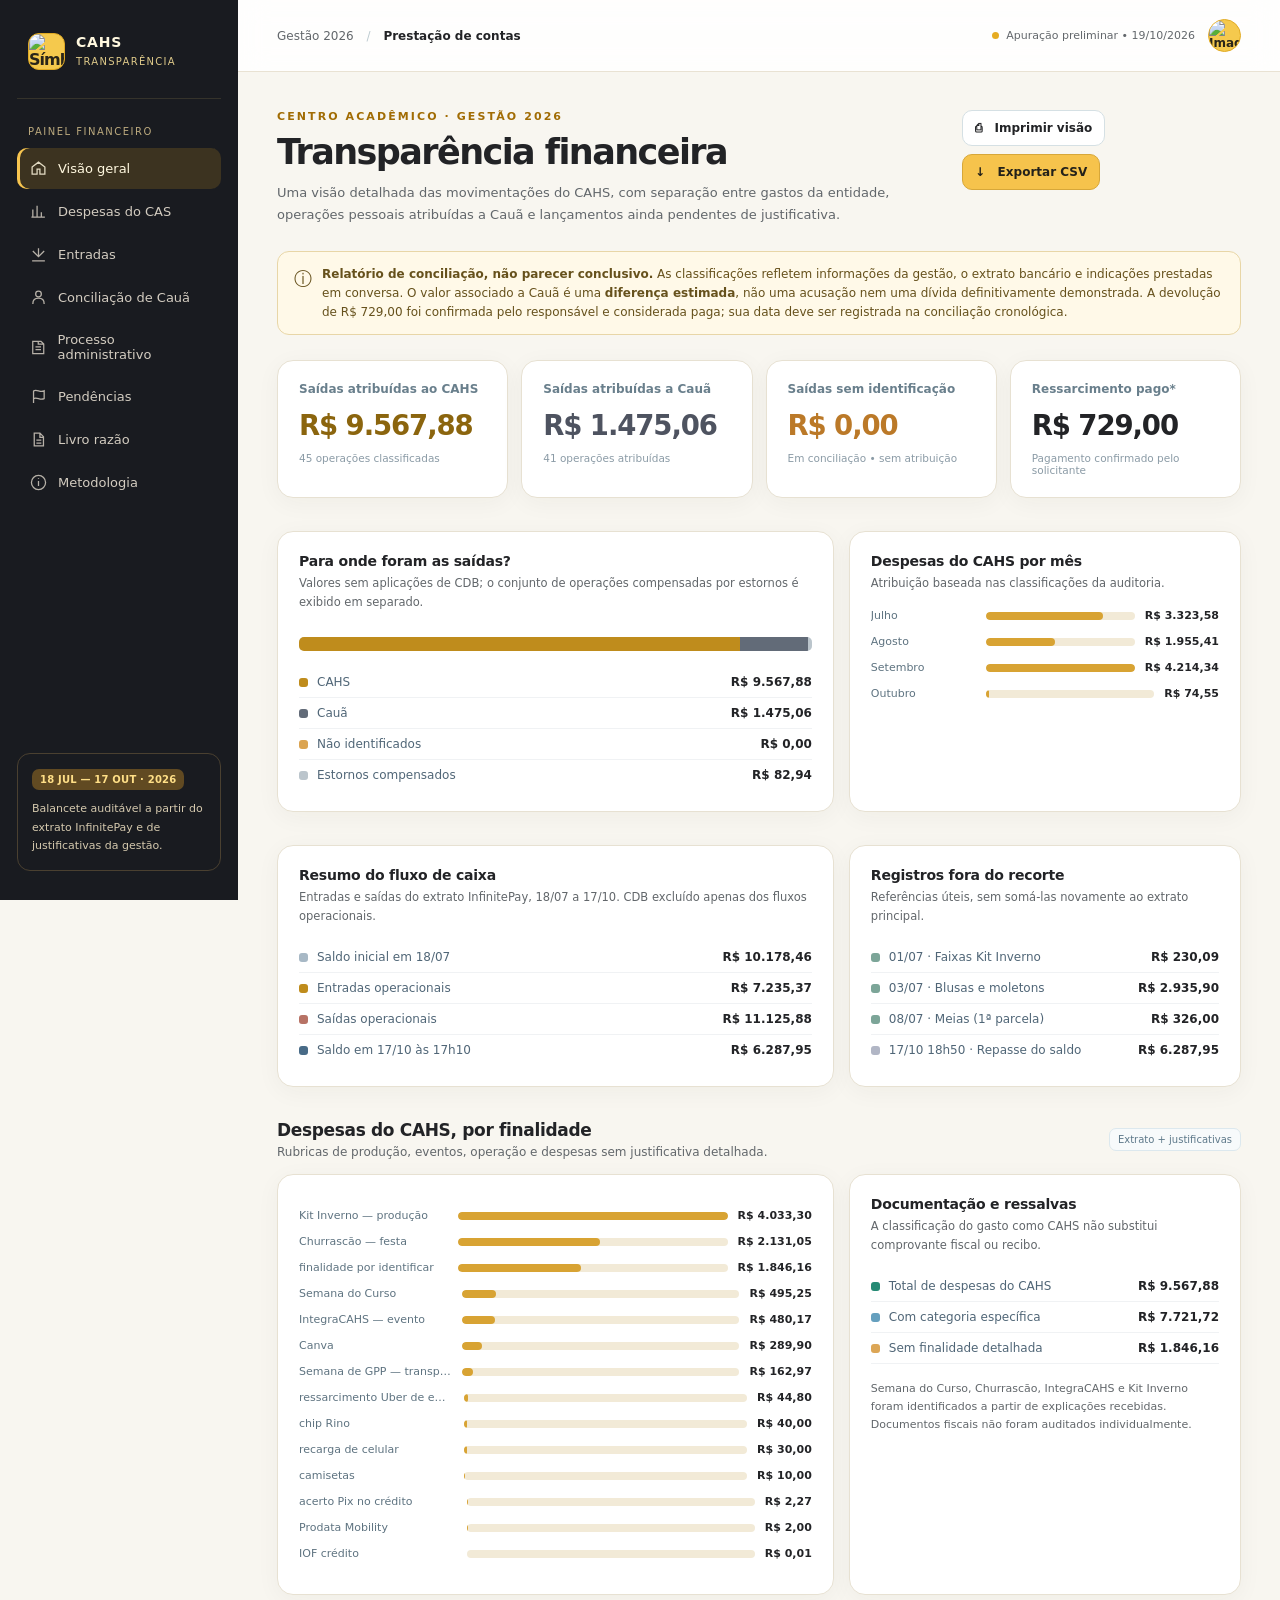
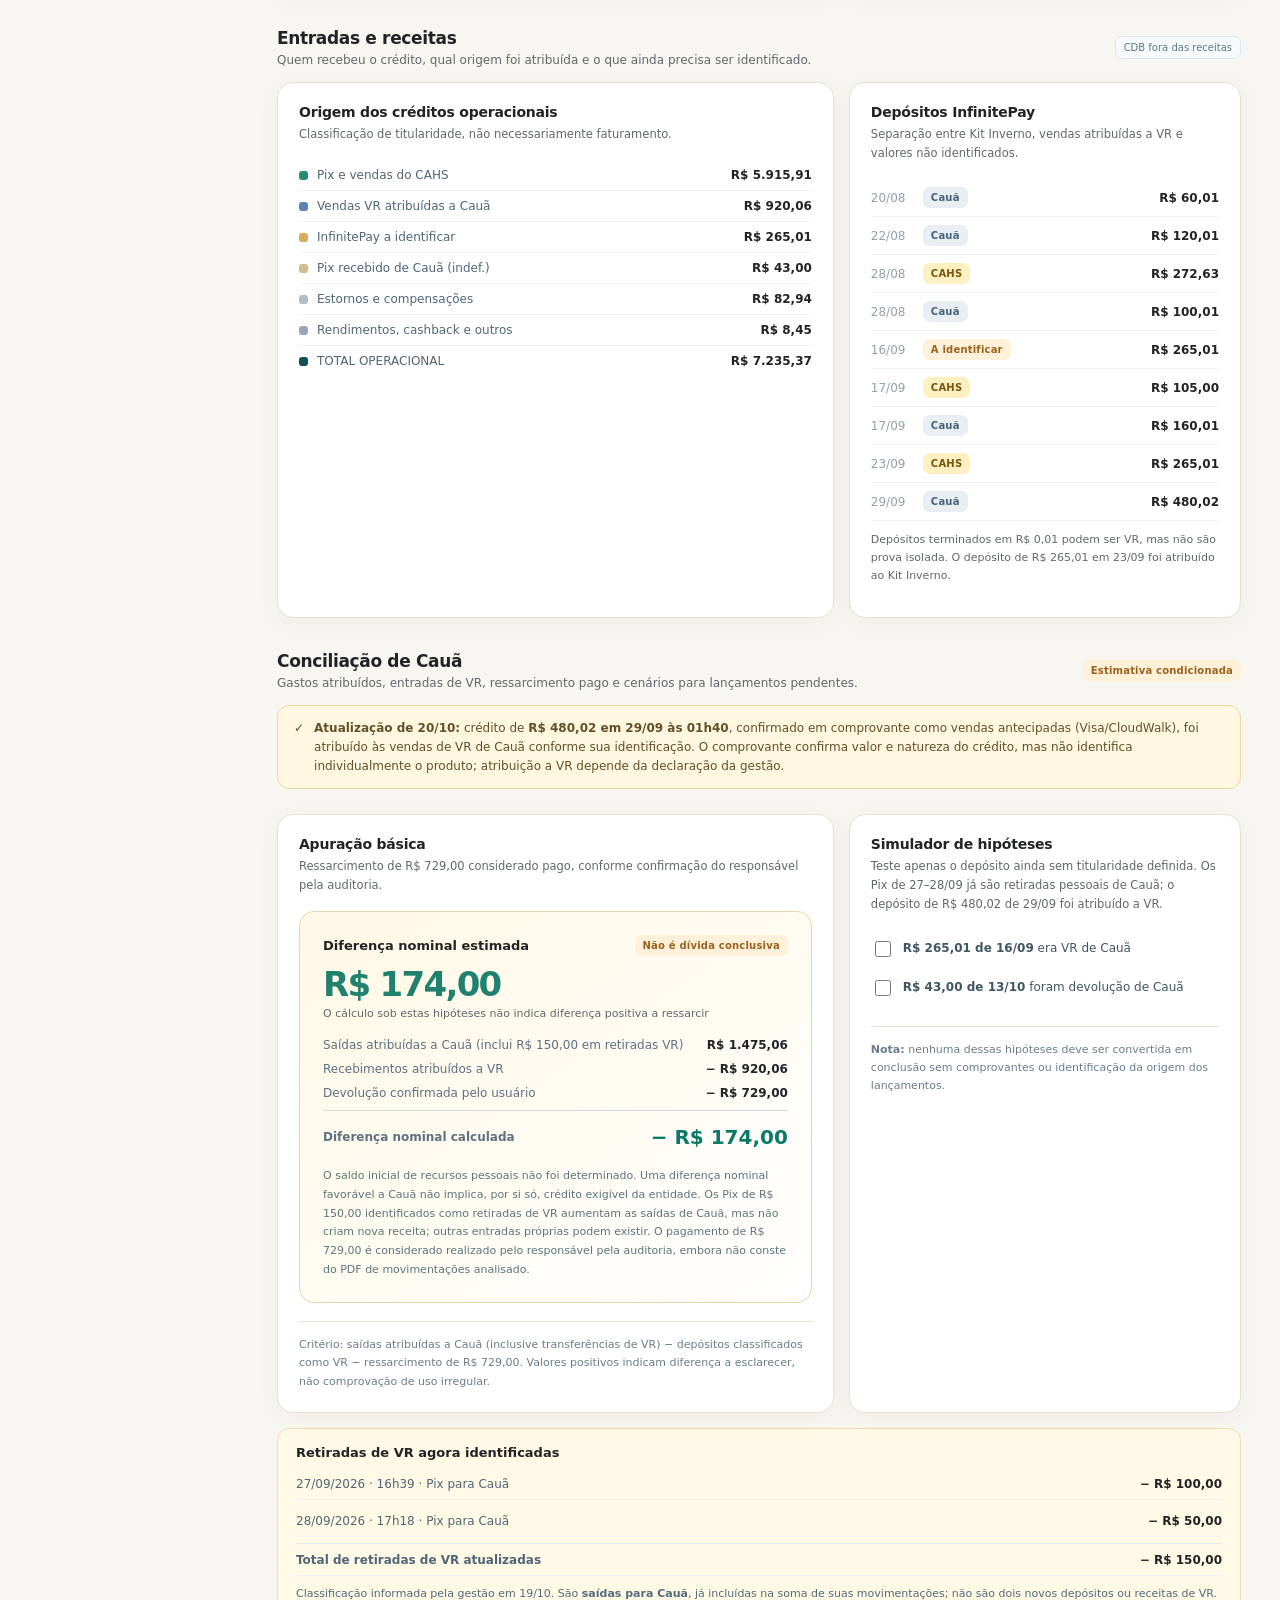
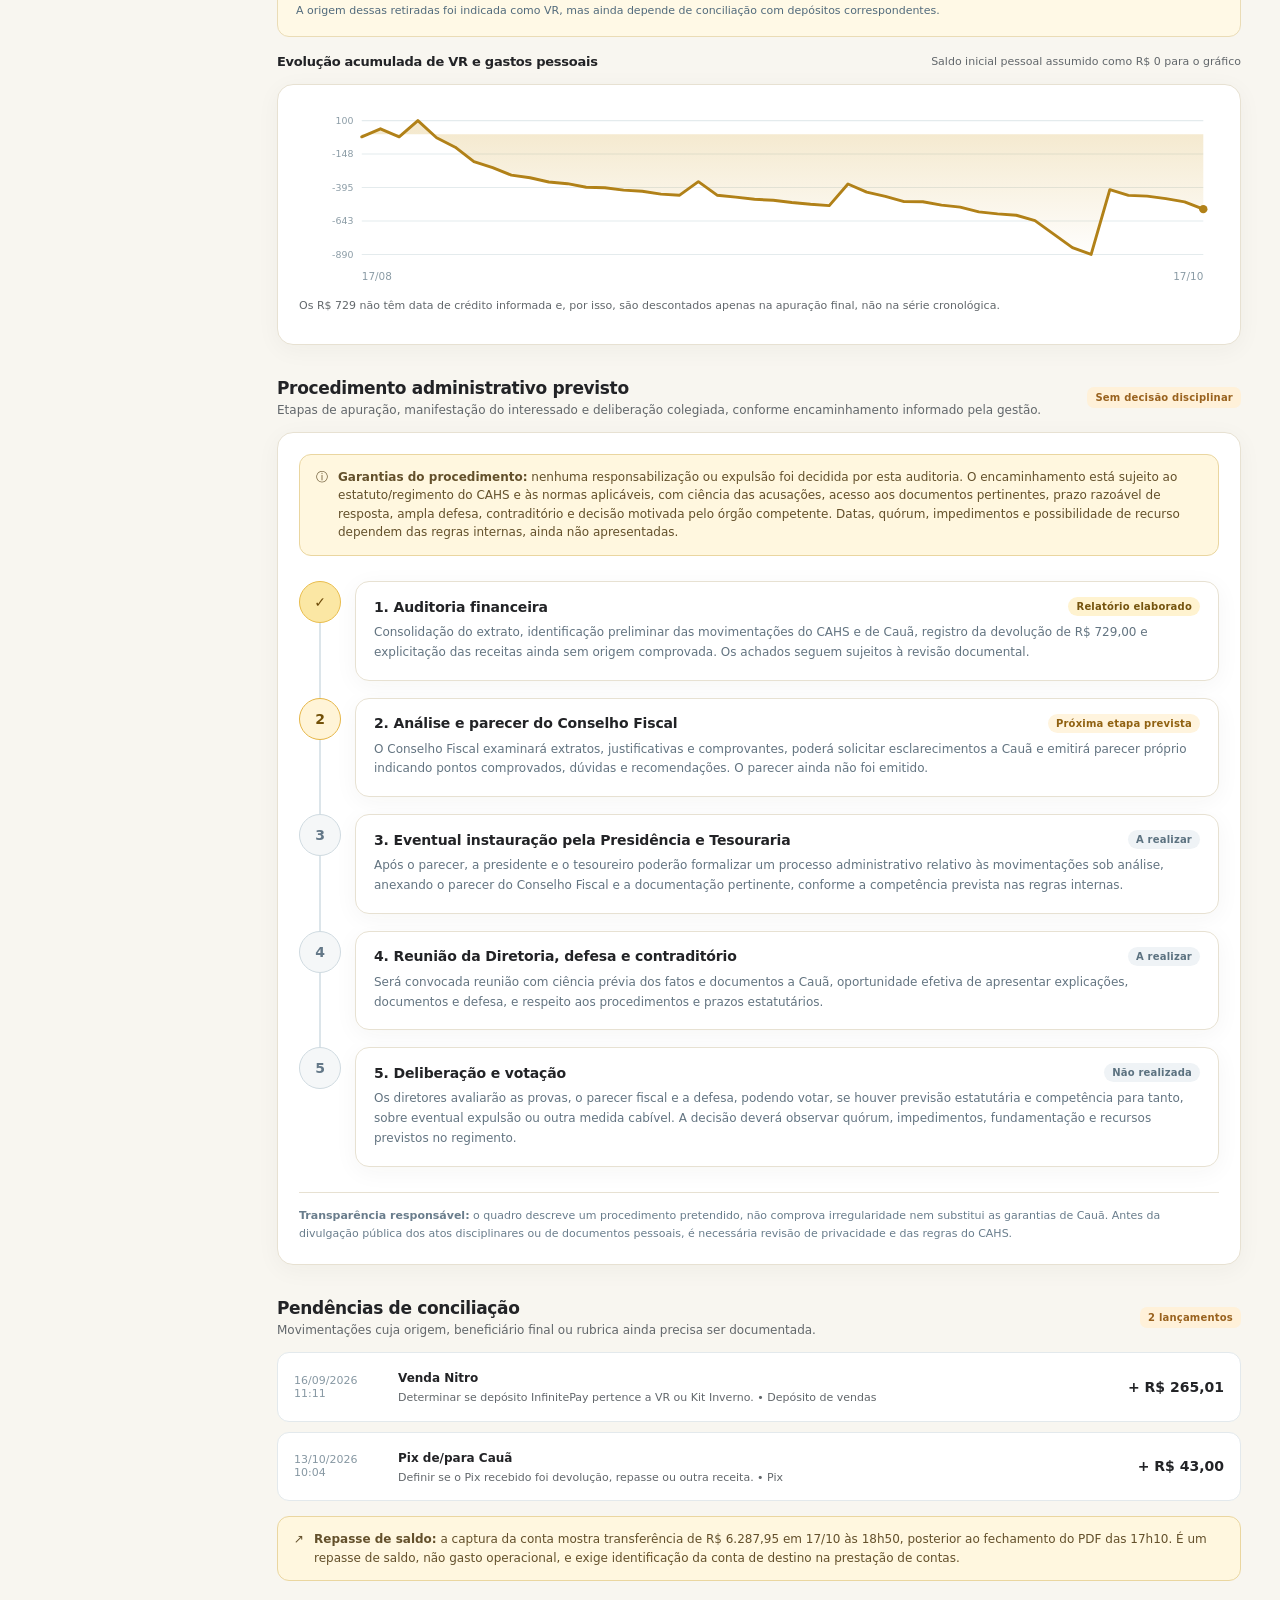
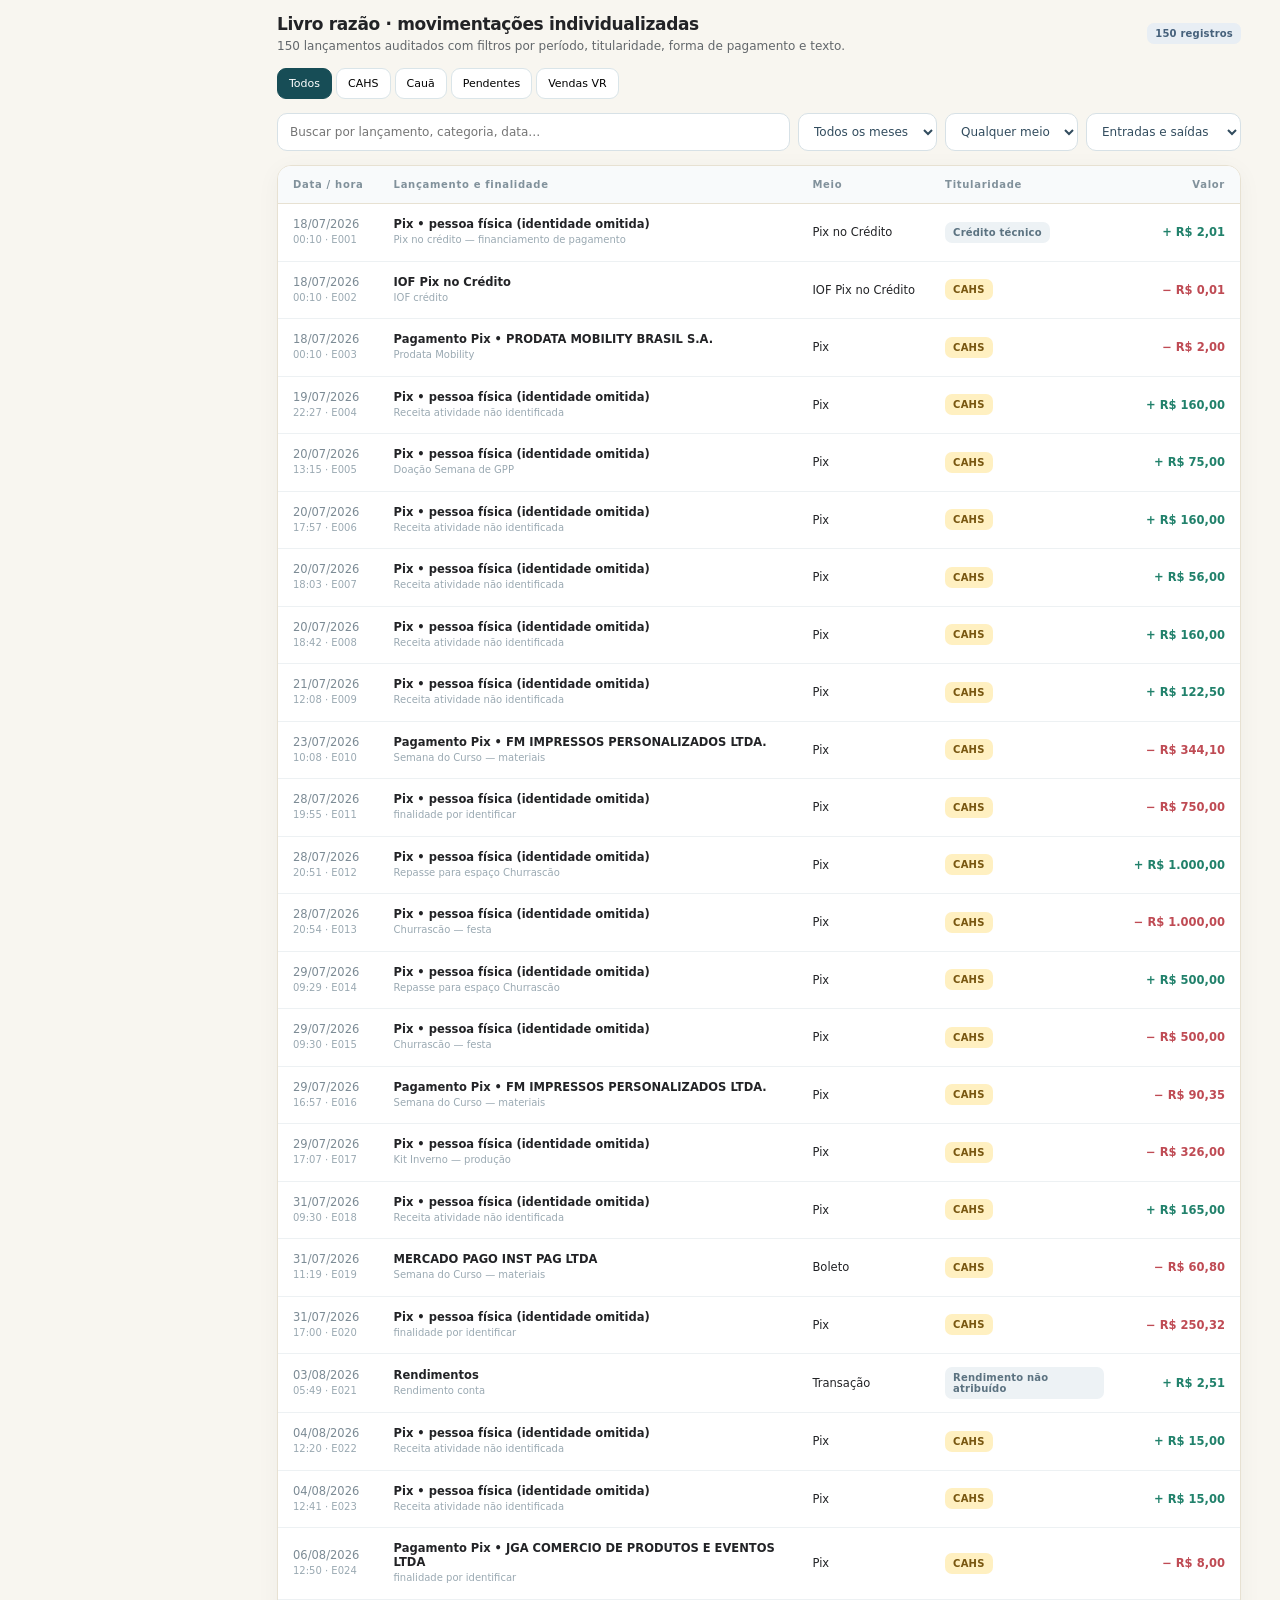
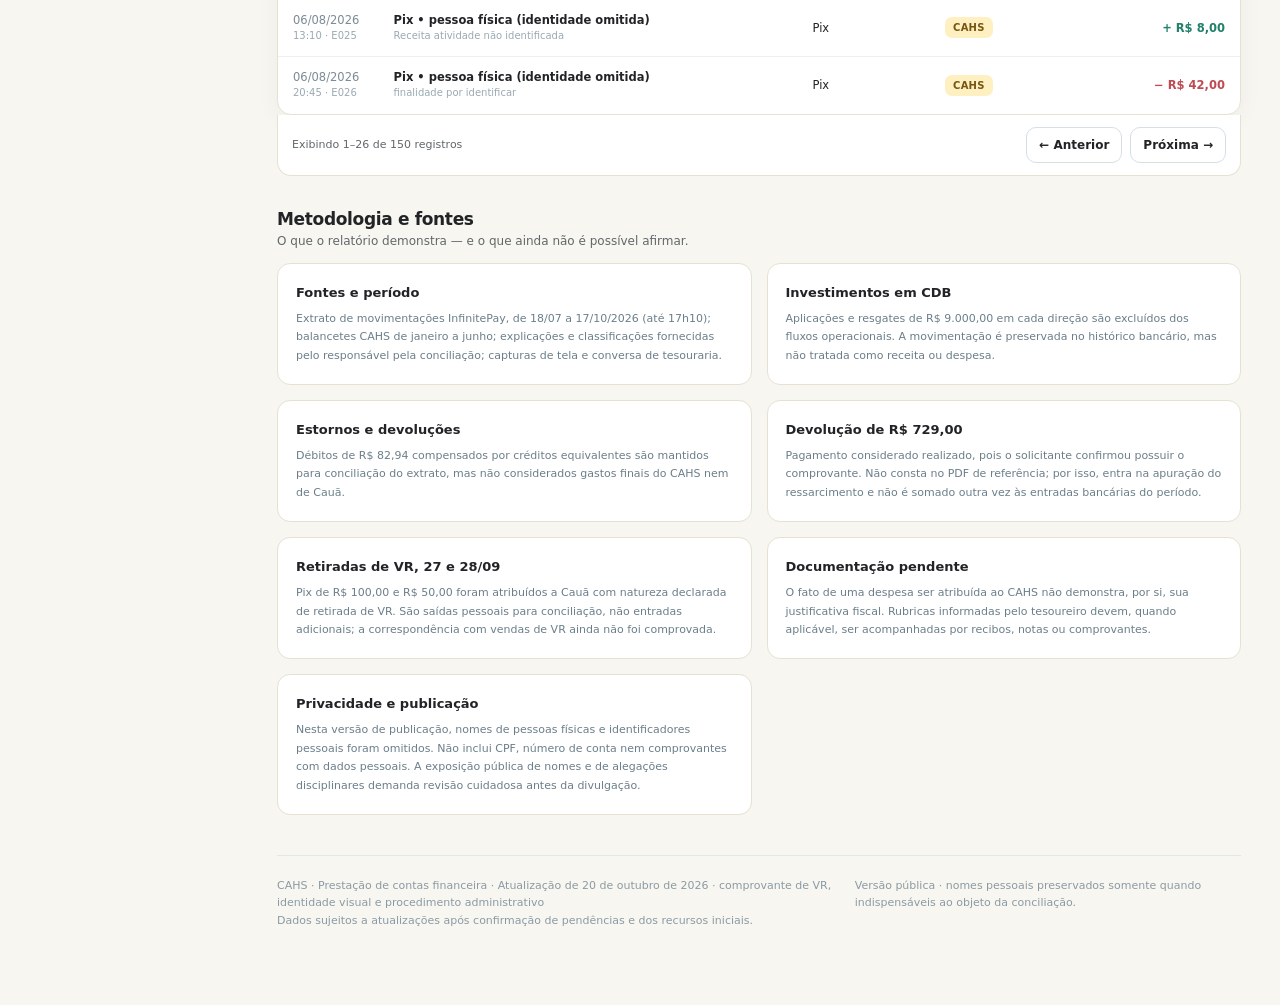
==== commit 53c6022d: "Add files via upload" ====
--- a/index.html
+++ b/index.html
@@ -1,5 +1,5 @@
 <!doctype html>
-<html lang="pt-BR"><head><meta charset="utf-8"><meta name="viewport" content="width=device-width,initial-scale=1"><meta name="theme-color" content="#0c2535">
+<html lang="pt-BR"><head><meta charset="utf-8"><meta name="viewport" content="width=device-width,initial-scale=1"><meta name="theme-color" content="#191b20">
 <title>Transparência CAHS · Auditoria 2026</title><meta name="description" content="Painel de prestação de contas e conciliação financeira, com receitas, despesas, comprovantes e pendências do CAHS, julho a outubro de 2026.">
 <style>
 :root{--ink:#162639;--muted:#687989;--bg:#f5f7f8;--paper:#fff;--line:#e2e8ed;--teal:#087e70;--teal2:#dff3ec;--amber:#b6731a;--rose:#b84a4e;--navy:#0e273b;--shadow:0 4px 24px rgba(12,37,54,.045);--radius:16px}
@@ -33,20 +33,46 @@
 .vr-summary h3{margin:0 0 9px;font-size:13px}.vr-summary .keyrow{margin:6px 0}
 .vr-summary p{color:#526b7c;font-size:11px;line-height:1.6;margin:9px 0 0}
 @media(max-width:740px){.proc-step{grid-template-columns:34px minmax(0,1fr);gap:10px}.proc-index{width:34px;height:34px}.proc-step:not(:last-child):before{left:16px;top:33px}.proc-body{padding:13px}.proc-body header{align-items:flex-start}.proc-body h3{font-size:13px}}
+
+/* Identidade visual CAHS — amarelo, carvão, creme; logo substituível por logo-cahs.png */
+:root{--ink:#222326;--muted:#62676b;--bg:#f8f6f0;--paper:#ffffff;--line:#e7e1d2;--teal:#9d6900;--teal2:#fff2c5;--amber:#a66307;--rose:#ac454e;--navy:#202227;--shadow:0 5px 25px rgba(43,36,19,.045)}
+html{scroll-behavior:smooth}body{background:var(--bg);color:var(--ink)}
+.sidebar{background:#191b20;color:#e9e4d8}
+.brand{border-bottom-color:#35332b}
+.brand b{color:#fff8df}.brand small{color:#dec989}
+.mark,.avatar{overflow:hidden;background:#f5c94d;border:1px solid #e0aa23;border-radius:11px;color:#292519;display:flex;align-items:center;justify-content:center}
+.avatar{border-radius:50%}
+.mark img,.avatar img{display:block;width:100%;height:100%;object-fit:cover}
+.navlabel{color:#bcaa7e}.nav a{color:#d3ccc0}.nav a:hover,.nav a.active{background:#3c3320;color:#fff8df}.nav a.active{box-shadow:inset 3px 0 #f7c54f}
+.sidefoot{border-color:#4a4030}.sidefoot .tag{background:#614a22;color:#ffdf87}.sidefoot p{color:#d5c9ae}
+.eyebrow{color:#a16c04}.topbar{border-bottom-color:#e9e2d3}.dotlive{background:#e6ac22}
+.btn.primary{background:#f6c34c;color:#23211a;border-color:#d7a739}.btn.primary:hover{background:#efb92d;color:#181818}
+.btn:hover{background:#fff6df}
+.barbg{background:#f2ead7}.barbg i{background:#d8a333}
+.metric.teal .value{color:#8b650e!important}.metric.blue .value{color:#4e5360!important}
+.notice{background:#fff7df;border-color:#ead6a0;color:#63502b}.notice.warn{background:#fff9e8;border-color:#e8d6a7;color:#66511c}
+.scenario{background:linear-gradient(145deg,#fff8e5,#ffffff);border-color:#e6d8ac}
+.vr-summary{background:#fff9e6;border-color:#eadcb6}
+.proc-step.done .proc-index{background:#fbe7a4;color:#6e4b09;border-color:#e8bc4c}
+.proc-step.current .proc-index{background:#fff4d7;border-color:#e5b546;color:#725008}
+.proc-body .status.done{background:#fff3d0;color:#75540e}
+.tag.good{background:#fff0c1;color:#785610}
+:focus-visible{outline:3px solid #e4b237!important;outline-offset:3px}
+
 </style>
 </head><body>
-<div class="layout"><aside class="sidebar"><div class="brand"><div class="mark">C</div><div><b>CAHS</b><small>TRANSPARÊNCIA</small></div></div><div class="navlabel">Painel financeiro</div><nav class="nav"><a href="#geral" data-nav="geral"><svg viewBox="0 0 24 24" fill="none" stroke="currentColor" stroke-width="1.8"><path d="m3 10 9-7 9 7v10h-7v-7h-4v7H3z"/></svg>Visão geral</a><a href="#categorias" data-nav="categorias"><svg viewBox="0 0 24 24" fill="none" stroke="currentColor" stroke-width="1.8"><path d="M4 20V9m6 11V4m6 16v-7m5 7H2"/></svg>Despesas do CAS</a><a href="#entradas" data-nav="entradas"><svg viewBox="0 0 24 24" fill="none" stroke="currentColor" stroke-width="1.8"><path d="m4 7 8 8 8-8m-8 8V3M3 21h18"/></svg>Entradas</a><a href="#caua" data-nav="caua"><svg viewBox="0 0 24 24" fill="none" stroke="currentColor" stroke-width="1.8"><circle cx="12" cy="7" r="4"/><path d="M4 21c0-5 3-8 8-8s8 3 8 8"/></svg>Conciliação de Cauã</a><a href="#processo" data-nav="processo"><svg viewBox="0 0 24 24" fill="none" stroke="currentColor" stroke-width="1.8"><path d="M8 3h8l4 4v14H4V3h4zm0 8h8m-8 4h8M12 3v4h8"/></svg>Processo administrativo</a><a href="#pendencias" data-nav="pendencias"><svg viewBox="0 0 24 24" fill="none" stroke="currentColor" stroke-width="1.8"><path d="M5 21V4m0 0c5-3 9 3 15 0v11c-6 3-10-3-15 0"/></svg>Pendências</a><a href="#lancamentos" data-nav="lancamentos"><svg viewBox="0 0 24 24" fill="none" stroke="currentColor" stroke-width="1.8"><path d="M6 3h8l5 5v13H6zM14 3v6h5M9 13h7M9 17h7"/></svg>Livro razão</a><a href="#metodologia" data-nav="metodologia"><svg viewBox="0 0 24 24" fill="none" stroke="currentColor" stroke-width="1.8"><circle cx="12" cy="12" r="10"/><path d="M12 10v7m0-11v1"/></svg>Metodologia</a></nav><div class="sidefoot"><span class="tag">18 JUL — 17 OUT · 2026</span><p>Balancete auditável a partir do extrato InfinitePay e de justificativas da gestão.</p></div></aside>
-<div class="main"><header class="topbar"><div class="mobiletop"><div class="mark">C</div><strong style="font-size:13px">CAHS / Transparência</strong></div><div class="crumb">Gestão 2026 <span style="margin:0 9px;color:#bdcbd0">/</span> <strong>Prestação de contas</strong></div><div class="headright"><span class="status"><span class="dotlive"></span> Apuração preliminar • 19/10/2026</span><div class="avatar">CA</div></div></header>
+<div class="layout"><aside class="sidebar"><div class="brand"><div class="mark"><img src="logo-cahs.png" alt="Símbolo do CAHS"></div><div><b>CAHS</b><small>TRANSPARÊNCIA</small></div></div><div class="navlabel">Painel financeiro</div><nav class="nav"><a href="#geral" data-nav="geral"><svg viewBox="0 0 24 24" fill="none" stroke="currentColor" stroke-width="1.8"><path d="m3 10 9-7 9 7v10h-7v-7h-4v7H3z"/></svg>Visão geral</a><a href="#categorias" data-nav="categorias"><svg viewBox="0 0 24 24" fill="none" stroke="currentColor" stroke-width="1.8"><path d="M4 20V9m6 11V4m6 16v-7m5 7H2"/></svg>Despesas do CAS</a><a href="#entradas" data-nav="entradas"><svg viewBox="0 0 24 24" fill="none" stroke="currentColor" stroke-width="1.8"><path d="m4 7 8 8 8-8m-8 8V3M3 21h18"/></svg>Entradas</a><a href="#caua" data-nav="caua"><svg viewBox="0 0 24 24" fill="none" stroke="currentColor" stroke-width="1.8"><circle cx="12" cy="7" r="4"/><path d="M4 21c0-5 3-8 8-8s8 3 8 8"/></svg>Conciliação de Cauã</a><a href="#processo" data-nav="processo"><svg viewBox="0 0 24 24" fill="none" stroke="currentColor" stroke-width="1.8"><path d="M8 3h8l4 4v14H4V3h4zm0 8h8m-8 4h8M12 3v4h8"/></svg>Processo administrativo</a><a href="#pendencias" data-nav="pendencias"><svg viewBox="0 0 24 24" fill="none" stroke="currentColor" stroke-width="1.8"><path d="M5 21V4m0 0c5-3 9 3 15 0v11c-6 3-10-3-15 0"/></svg>Pendências</a><a href="#lancamentos" data-nav="lancamentos"><svg viewBox="0 0 24 24" fill="none" stroke="currentColor" stroke-width="1.8"><path d="M6 3h8l5 5v13H6zM14 3v6h5M9 13h7M9 17h7"/></svg>Livro razão</a><a href="#metodologia" data-nav="metodologia"><svg viewBox="0 0 24 24" fill="none" stroke="currentColor" stroke-width="1.8"><circle cx="12" cy="12" r="10"/><path d="M12 10v7m0-11v1"/></svg>Metodologia</a></nav><div class="sidefoot"><span class="tag">18 JUL — 17 OUT · 2026</span><p>Balancete auditável a partir do extrato InfinitePay e de justificativas da gestão.</p></div></aside>
+<div class="main"><header class="topbar"><div class="mobiletop"><div class="mark"><img src="logo-cahs.png" alt="Símbolo do CAHS"></div><strong style="font-size:13px">CAHS / Transparência</strong></div><div class="crumb">Gestão 2026 <span style="margin:0 9px;color:#bdcbd0">/</span> <strong>Prestação de contas</strong></div><div class="headright"><span class="status"><span class="dotlive"></span> Apuração preliminar • 19/10/2026</span><div class="avatar"><img src="logo-cahs.png" alt="Imagem do CAHS"></div></div></header>
 <main class="content"><div class="mobileNav"><a href="#geral">Visão geral</a><a href="#categorias">Despesas do CAS</a><a href="#entradas">Entradas</a><a href="#caua">Conciliação de Cauã</a><a href="#processo">Processo administrativo</a><a href="#pendencias">Pendências</a><a href="#lancamentos">Livro razão</a><a href="#metodologia">Metodologia</a></div>
 <section id="geral"><div class="hero"><div><div class="eyebrow">Centro acadêmico · Gestão 2026</div><h1>Transparência financeira</h1><p>Uma visão detalhada das movimentações do CAHS, com separação entre gastos da entidade, operações pessoais atribuídas a Cauã e lançamentos ainda pendentes de justificativa.</p></div><div class="heroActions"><button class="btn" onclick="window.print()">⎙ &nbsp; Imprimir visão</button><button class="btn primary" id="exportOverview">↓ &nbsp; Exportar CSV</button></div></div>
-<div class="notice warn"><span style="font-size:18px">ⓘ</span><div><strong>Relatório de conciliação, não parecer conclusivo.</strong> As classificações refletem informações da gestão, o extrato bancário e indicações prestadas em conversa. O valor associado a Cauã é uma <b>diferença estimada</b>, não uma acusação nem uma dívida definitivamente demonstrada. A devolução de R$ 729,00 foi confirmada pelo solicitante, embora o comprovante não tenha sido anexado ao conjunto analisado.</div></div>
+<div class="notice warn"><span style="font-size:18px">ⓘ</span><div><strong>Relatório de conciliação, não parecer conclusivo.</strong> As classificações refletem informações da gestão, o extrato bancário e indicações prestadas em conversa. O valor associado a Cauã é uma <b>diferença estimada</b>, não uma acusação nem uma dívida definitivamente demonstrada. A devolução de R$ 729,00 foi confirmada pelo responsável e considerada paga; sua data deve ser registrada na conciliação cronológica.</div></div>
 <div class="metrics"><div class="metric teal"><div class="label">Saídas atribuídas ao CAHS</div><div class="value" id="mCas">—</div><div class="sub" id="mCasSub">45 operações classificadas</div></div><div class="metric blue"><div class="label">Saídas atribuídas a Cauã</div><div class="value" id="mCaua">—</div><div class="sub" id="mCauaSub">41 operações atribuídas</div></div><div class="metric amber"><div class="label">Saídas sem identificação</div><div class="value" id="mPending">—</div><div class="sub">Em conciliação • sem atribuição</div></div><div class="metric"><div class="label">Ressarcimento pago*</div><div class="value" id="mPaid">R$ 729,00</div><div class="sub">Pagamento confirmado pelo solicitante</div></div></div>
 <div class="section splitgrid"><div class="panel"><h3>Para onde foram as saídas?</h3><p class="intro">Valores sem aplicações de CDB; o conjunto de operações compensadas por estornos é exibido em separado.</p><div class="stackbar" id="stackbar"></div><div id="outLegend"></div></div><div class="panel"><h3>Despesas do CAHS por mês</h3><p class="intro">Atribuição baseada nas classificações da auditoria.</p><div id="monthbars"></div></div></div>
 <div class="section splitgrid"><div class="panel"><h3>Resumo do fluxo de caixa</h3><p class="intro">Entradas e saídas do extrato InfinitePay, 18/07 a 17/10. CDB excluído apenas dos fluxos operacionais.</p><div id="cashRows"></div></div><div class="panel"><h3>Registros fora do recorte</h3><p class="intro">Referências úteis, sem somá-las novamente ao extrato principal.</p><div id="externalRows"></div></div></div>
 </section>
 <section class="section" id="categorias"><div class="sectiontitle"><div><h2>Despesas do CAHS, por finalidade</h2><p>Rubricas de produção, eventos, operação e despesas sem justificativa detalhada.</p></div><span class="sourcebadge">Extrato + justificativas</span></div><div class="splitgrid"><div class="panel"><div id="categoryBars"></div></div><div class="panel"><h3>Documentação e ressalvas</h3><p class="intro">A classificação do gasto como CAHS não substitui comprovante fiscal ou recibo.</p><div id="categoryRows"></div></div></div></section>
 <section class="section" id="entradas"><div class="sectiontitle"><div><h2>Entradas e receitas</h2><p>Quem recebeu o crédito, qual origem foi atribuída e o que ainda precisa ser identificado.</p></div><span class="sourcebadge">CDB fora das receitas</span></div><div class="splitgrid"><div class="panel"><h3>Origem dos créditos operacionais</h3><p class="intro">Classificação de titularidade, não necessariamente faturamento.</p><div id="incomeRows"></div></div><div class="panel"><h3>Depósitos InfinitePay</h3><p class="intro">Separação entre Kit Inverno, vendas atribuídas a VR e valores não identificados.</p><div id="salesRows"></div></div></div></section>
-<section class="section" id="caua"><div class="sectiontitle"><div><h2>Conciliação de Cauã</h2><p>Gastos atribuídos, entradas de VR, ressarcimento pago e cenários para lançamentos pendentes.</p></div><span class="tag warn">Estimativa condicionada</span></div><div class="splitgrid"><div class="panel"><h3>Apuração básica</h3><p class="intro">Ressarcimento de R$ 729,00 aceito como realizado, conforme informação do responsável pela auditoria.</p><div class="scenario"><div class="titleline"><strong style="font-size:13px">Diferença nominal estimada</strong><span class="tag warn">Não é dívida conclusiva</span></div><div id="balanceNumber" class="bigamount">—</div><div class="smallmuted" id="balanceMeaning"></div><div id="formula" class="formula"></div><p class="hint">O saldo inicial de recursos pessoais não foi determinado. Os Pix de R$ 150,00 identificados como retiradas de VR aumentam as saídas de Cauã, mas não criam nova receita; outras entradas próprias podem existir. O pagamento de R$ 729,00 é considerado realizado por declaração do responsável pela auditoria, fora do PDF analisado.</p></div><div class="explain">Critério: saídas atribuídas a Cauã (inclusive transferências de VR) − depósitos classificados como VR − ressarcimento de R$ 729,00. Valores positivos indicam diferença a esclarecer, não comprovação de uso irregular.</div></div><div class="panel"><h3>Simulador de hipóteses</h3><p class="intro">Teste apenas os depósitos ainda sem titularidade definida. Os dois Pix de 27–28/09 já estão classificados como retiradas de VR de Cauã.</p><div id="scenarioControls"><label class="checkline"><input type="checkbox" id="sc265"><span><strong>R$ 265,01 de 16/09</strong> era VR de Cauã</span></label><label class="checkline"><input type="checkbox" id="sc480"><span><strong>R$ 480,02 de 29/09</strong> era VR de Cauã</span></label><label class="checkline"><input type="checkbox" id="sc43"><span><strong>R$ 43,00 de 13/10</strong> foram devolução de Cauã</span></label></div><div class="explain"><strong>Nota:</strong> nenhuma dessas hipóteses deve ser convertida em conclusão sem comprovantes ou identificação da origem dos lançamentos.</div></div></div><div class="vr-summary"><h3>Retiradas de VR agora identificadas</h3><div class="keyrow"><span>27/09/2026 · 16h39 · Pix para Cauã</span><strong>− R$ 100,00</strong></div><div class="keyrow"><span>28/09/2026 · 17h18 · Pix para Cauã</span><strong>− R$ 50,00</strong></div><div class="keyrow" style="border-top:1px solid #dce7ef;padding-top:9px"><span><strong>Total de retiradas de VR atualizadas</strong></span><strong>− R$ 150,00</strong></div><p>Classificação informada pela gestão em 19/10. São <strong>saídas para Cauã</strong>, já incluídas na soma de suas movimentações; não são dois novos depósitos ou receitas de VR. A origem dessas retiradas foi indicada como VR, mas ainda depende de conciliação com depósitos correspondentes.</p></div><div class="sectiontitle" style="margin-top:17px"><h2 style="font-size:13px">Evolução acumulada de VR e gastos pessoais</h2><span class="smallmuted">Saldo inicial pessoal assumido como R$ 0 para o gráfico</span></div><div class="panel" id="timelineWrap"><div id="timelineChart"></div><p class="smallmuted">Os R$ 729 não têm data de crédito informada e, por isso, são descontados apenas na apuração final, não na série cronológica.</p></div></section>
+<section class="section" id="caua"><div class="sectiontitle"><div><h2>Conciliação de Cauã</h2><p>Gastos atribuídos, entradas de VR, ressarcimento pago e cenários para lançamentos pendentes.</p></div><span class="tag warn">Estimativa condicionada</span></div><div class="notice" style="margin-top:10px"><span>✓</span><div><strong>Atualização de 20/10:</strong> crédito de <strong>R$ 480,02 em 29/09 às 01h40</strong>, confirmado em comprovante como vendas antecipadas (Visa/CloudWalk), foi atribuído às vendas de VR de Cauã conforme sua identificação. O comprovante confirma valor e natureza do crédito, mas não identifica individualmente o produto; atribuição a VR depende da declaração da gestão.</div></div><div class="splitgrid"><div class="panel"><h3>Apuração básica</h3><p class="intro">Ressarcimento de R$ 729,00 considerado pago, conforme confirmação do responsável pela auditoria.</p><div class="scenario"><div class="titleline"><strong style="font-size:13px">Diferença nominal estimada</strong><span class="tag warn">Não é dívida conclusiva</span></div><div id="balanceNumber" class="bigamount">—</div><div class="smallmuted" id="balanceMeaning"></div><div id="formula" class="formula"></div><p class="hint">O saldo inicial de recursos pessoais não foi determinado. Uma diferença nominal favorável a Cauã não implica, por si só, crédito exigível da entidade. Os Pix de R$ 150,00 identificados como retiradas de VR aumentam as saídas de Cauã, mas não criam nova receita; outras entradas próprias podem existir. O pagamento de R$ 729,00 é considerado realizado pelo responsável pela auditoria, embora não conste do PDF de movimentações analisado.</p></div><div class="explain">Critério: saídas atribuídas a Cauã (inclusive transferências de VR) − depósitos classificados como VR − ressarcimento de R$ 729,00. Valores positivos indicam diferença a esclarecer, não comprovação de uso irregular.</div></div><div class="panel"><h3>Simulador de hipóteses</h3><p class="intro">Teste apenas o depósito ainda sem titularidade definida. Os Pix de 27–28/09 já são retiradas pessoais de Cauã; o depósito de R$ 480,02 de 29/09 foi atribuído a VR.</p><div id="scenarioControls"><label class="checkline"><input type="checkbox" id="sc265"><span><strong>R$ 265,01 de 16/09</strong> era VR de Cauã</span></label><label class="checkline"><input type="checkbox" id="sc43"><span><strong>R$ 43,00 de 13/10</strong> foram devolução de Cauã</span></label></div><div class="explain"><strong>Nota:</strong> nenhuma dessas hipóteses deve ser convertida em conclusão sem comprovantes ou identificação da origem dos lançamentos.</div></div></div><div class="vr-summary"><h3>Retiradas de VR agora identificadas</h3><div class="keyrow"><span>27/09/2026 · 16h39 · Pix para Cauã</span><strong>− R$ 100,00</strong></div><div class="keyrow"><span>28/09/2026 · 17h18 · Pix para Cauã</span><strong>− R$ 50,00</strong></div><div class="keyrow" style="border-top:1px solid #dce7ef;padding-top:9px"><span><strong>Total de retiradas de VR atualizadas</strong></span><strong>− R$ 150,00</strong></div><p>Classificação informada pela gestão em 19/10. São <strong>saídas para Cauã</strong>, já incluídas na soma de suas movimentações; não são dois novos depósitos ou receitas de VR. A origem dessas retiradas foi indicada como VR, mas ainda depende de conciliação com depósitos correspondentes.</p></div><div class="sectiontitle" style="margin-top:17px"><h2 style="font-size:13px">Evolução acumulada de VR e gastos pessoais</h2><span class="smallmuted">Saldo inicial pessoal assumido como R$ 0 para o gráfico</span></div><div class="panel" id="timelineWrap"><div id="timelineChart"></div><p class="smallmuted">Os R$ 729 não têm data de crédito informada e, por isso, são descontados apenas na apuração final, não na série cronológica.</p></div></section>
 
 <section class="section" id="processo"><div class="sectiontitle"><div><h2>Procedimento administrativo previsto</h2><p>Etapas de apuração, manifestação do interessado e deliberação colegiada, conforme encaminhamento informado pela gestão.</p></div><span class="tag warn">Sem decisão disciplinar</span></div>
 <div class="panel"><div class="notice" style="margin-top:0"><span>ⓘ</span><div><strong>Garantias do procedimento:</strong> nenhuma responsabilização ou expulsão foi decidida por esta auditoria. O encaminhamento está sujeito ao estatuto/regimento do CAHS e às normas aplicáveis, com ciência das acusações, acesso aos documentos pertinentes, prazo razoável de resposta, ampla defesa, contraditório e decisão motivada pelo órgão competente. Datas, quórum, impedimentos e possibilidade de recurso dependem das regras internas, ainda não apresentadas.</div></div>
@@ -57,12 +83,12 @@
 <div class="proc-step"><div class="proc-index">4</div><div class="proc-body"><header><h3>4. Reunião da Diretoria, defesa e contraditório</h3><span class="status">A realizar</span></header><p>Será convocada reunião com ciência prévia dos fatos e documentos a Cauã, oportunidade efetiva de apresentar explicações, documentos e defesa, e respeito aos procedimentos e prazos estatutários.</p></div></div>
 <div class="proc-step"><div class="proc-index">5</div><div class="proc-body"><header><h3>5. Deliberação e votação</h3><span class="status">Não realizada</span></header><p>Os diretores avaliarão as provas, o parecer fiscal e a defesa, podendo votar, se houver previsão estatutária e competência para tanto, sobre eventual expulsão ou outra medida cabível. A decisão deverá observar quórum, impedimentos, fundamentação e recursos previstos no regimento.</p></div></div>
 </div><div class="explain" style="margin-top:8px"><strong>Transparência responsável:</strong> o quadro descreve um procedimento pretendido, não comprova irregularidade nem substitui as garantias de Cauã. Antes da divulgação pública dos atos disciplinares ou de documentos pessoais, é necessária revisão de privacidade e das regras do CAHS.</div></div></section>
-<section class="section" id="pendencias"><div class="sectiontitle"><div><h2>Pendências de conciliação</h2><p>Movimentações cuja origem, beneficiário final ou rubrica ainda precisa ser documentada.</p></div><span class="tag warn" id="pendingCount">3 pendências</span></div><div class="cardlist" id="pendingList"></div><div class="notice" style="margin-top:15px"><span>↗</span><div><strong>Repasse de saldo:</strong> a captura da conta mostra transferência de R$ 6.287,95 em 17/10 às 18h50, posterior ao fechamento do PDF das 17h10. É um repasse de saldo, não gasto operacional, e exige identificação da conta de destino na prestação de contas.</div></div></section>
+<section class="section" id="pendencias"><div class="sectiontitle"><div><h2>Pendências de conciliação</h2><p>Movimentações cuja origem, beneficiário final ou rubrica ainda precisa ser documentada.</p></div><span class="tag warn" id="pendingCount">2 pendências</span></div><div class="cardlist" id="pendingList"></div><div class="notice" style="margin-top:15px"><span>↗</span><div><strong>Repasse de saldo:</strong> a captura da conta mostra transferência de R$ 6.287,95 em 17/10 às 18h50, posterior ao fechamento do PDF das 17h10. É um repasse de saldo, não gasto operacional, e exige identificação da conta de destino na prestação de contas.</div></div></section>
 <section class="section" id="lancamentos"><div class="sectiontitle"><div><h2>Livro razão · movimentações individualizadas</h2><p>150 lançamentos auditados com filtros por período, titularidade, forma de pagamento e texto.</p></div><span class="tag navy" id="numRows">150 registros</span></div><div class="tabs" id="quicktabs"><button data-quick="Todos" class="tab active">Todos</button><button data-quick="CAS" class="tab">CAHS</button><button data-quick="Cauã" class="tab">Cauã</button><button data-quick="Não identificado" class="tab">Pendentes</button><button data-quick="VR" class="tab">Vendas VR</button></div><div class="filterbar"><input class="search" id="search" placeholder="Buscar por lançamento, categoria, data…" aria-label="Pesquisar transações"><select class="select" id="monthFilter"><option value="Todos">Todos os meses</option><option value="2026-07">Julho</option><option value="2026-08">Agosto</option><option value="2026-09">Setembro</option><option value="2026-10">Outubro</option></select><select class="select" id="methodFilter"><option value="Todos">Qualquer meio</option><option value="Pix">Pix</option><option value="Cartão">Cartão</option><option value="Depósito de vendas">Vendas</option><option value="Transação">Transação</option></select><select class="select" id="flowFilter"><option value="Todos">Entradas e saídas</option><option value="Entrada">Somente entradas</option><option value="Saída">Somente saídas</option></select></div><div class="datawrap"><table><thead><tr><th>Data / hora</th><th>Lançamento e finalidade</th><th>Meio</th><th>Titularidade</th><th style="text-align:right">Valor</th></tr></thead><tbody id="ledger"></tbody></table></div><div class="rowtools"><span id="tableNote"></span><div style="display:flex;gap:8px"><button class="btn" id="prevPage">← Anterior</button><button class="btn" id="nextPage">Próxima →</button></div></div><div id="privateTools" class="notice warn" style="display:none;margin-top:14px"><span>⚑</span><div><b>Modo interno:</b> você pode mudar a atribuição de um registro pelo seletor da tabela; as mudanças são salvas somente neste navegador. Para compartilhar as mudanças, exporte CSV/JSON e publique uma nova versão do site. <button id="exportJSON" class="btn" style="margin-top:9px">↓ Exportar alterações JSON</button> <button id="resetState" class="btn" style="margin-top:9px">Restaurar classificações</button></div></div></section>
 <section class="section" id="metodologia"><div class="sectiontitle"><div><h2>Metodologia e fontes</h2><p>O que o relatório demonstra — e o que ainda não é possível afirmar.</p></div></div><div class="info2"><div class="infob"><strong>Fontes e período</strong><p>Extrato de movimentações InfinitePay, de 18/07 a 17/10/2026 (até 17h10); balancetes CAHS de janeiro a junho; explicações e classificações fornecidas pelo responsável pela conciliação; capturas de tela e conversa de tesouraria.</p></div><div class="infob"><strong>Investimentos em CDB</strong><p>Aplicações e resgates de R$ 9.000,00 em cada direção são excluídos dos fluxos operacionais. A movimentação é preservada no histórico bancário, mas não tratada como receita ou despesa.</p></div><div class="infob"><strong>Estornos e devoluções</strong><p>Débitos de R$ 82,94 compensados por créditos equivalentes são mantidos para conciliação do extrato, mas não considerados gastos finais do CAHS nem de Cauã.</p></div><div class="infob"><strong>Devolução de R$ 729,00</strong><p>Pagamento considerado realizado, pois o solicitante confirmou possuir o comprovante. Não consta no PDF de referência; por isso, entra na apuração do ressarcimento e não é somado outra vez às entradas bancárias do período.</p></div><div class="infob"><strong>Retiradas de VR, 27 e 28/09</strong><p>Pix de R$ 100,00 e R$ 50,00 foram atribuídos a Cauã com natureza declarada de retirada de VR. São saídas pessoais para conciliação, não entradas adicionais; a correspondência com vendas de VR ainda não foi comprovada.</p></div><div class="infob"><strong>Documentação pendente</strong><p>O fato de uma despesa ser atribuída ao CAHS não demonstra, por si, sua justificativa fiscal. Rubricas informadas pelo tesoureiro devem, quando aplicável, ser acompanhadas por recibos, notas ou comprovantes.</p></div><div class="infob"><strong>Privacidade e publicação</strong><p>Nesta versão de publicação, nomes de pessoas físicas e identificadores pessoais foram omitidos. Não inclui CPF, número de conta nem comprovantes com dados pessoais. A exposição pública de nomes e de alegações disciplinares demanda revisão cuidadosa antes da divulgação.</p></div></div></section>
-<footer class="foot"><div>CAHS · Prestação de contas financeira · Atualização de 19 de outubro de 2026 · retiradas de VR e fluxo do procedimento administrativo<br>Dados sujeitos a atualizações após confirmação de pendências e dos recursos iniciais.</div><div>Versão pública · nomes pessoais preservados somente quando indispensáveis ao objeto da conciliação.</div></footer>
+<footer class="foot"><div>CAHS · Prestação de contas financeira · Atualização de 20 de outubro de 2026 · comprovante de VR, identidade visual e procedimento administrativo<br>Dados sujeitos a atualizações após confirmação de pendências e dos recursos iniciais.</div><div>Versão pública · nomes pessoais preservados somente quando indispensáveis ao objeto da conciliação.</div></footer>
 </main></div></div>
-<script>const INITIAL=[{"id":"E001","date":"2026-07-18","time":"00:10","flow":"Entrada","method":"Pix no Crédito","name":"Pix • pessoa física (identidade omitida)","value":2.01,"owner":"Crédito técnico","category":"Pix no crédito — financiamento de pagamento","purpose":"Pix no crédito — financiamento de pagamento","evidence":"Extrato e regra de conciliação","source":"Extrato InfinitePay / classificação declarada ao CAS","operational":true},{"id":"E002","date":"2026-07-18","time":"00:10","flow":"Saída","method":"IOF Pix no Crédito","name":"IOF Pix no Crédito","value":0.01,"owner":"CAS","category":"CAS — IOF crédito","purpose":"IOF crédito","evidence":"Confirmado pelo usuário","source":"Extrato InfinitePay / classificação declarada ao CAS","operational":true},{"id":"E003","date":"2026-07-18","time":"00:10","flow":"Saída","method":"Pix","name":"Pagamento Pix • PRODATA MOBILITY BRASIL S.A.","value":2.0,"owner":"CAS","category":"CAS — Prodata Mobility","purpose":"Prodata Mobility","evidence":"Confirmado pelo usuário","source":"Extrato InfinitePay / classificação declarada ao CAS","operational":true},{"id":"E004","date":"2026-07-19","time":"22:27","flow":"Entrada","method":"Pix","name":"Pix • pessoa física (identidade omitida)","value":160.0,"owner":"CAS","category":"Receita CAS — atividade não identificada","purpose":"Receita atividade não identificada","evidence":"Extrato e regra de conciliação","source":"Extrato InfinitePay / classificação declarada ao CAS","operational":true},{"id":"E005","date":"2026-07-20","time":"13:15","flow":"Entrada","method":"Pix","name":"Pix • pessoa física (identidade omitida)","value":75.0,"owner":"CAS","category":"Doação Semana de GPP","purpose":"Doação Semana de GPP","evidence":"Extrato e regra de conciliação","source":"Extrato InfinitePay / classificação declarada ao CAS","operational":true},{"id":"E006","date":"2026-07-20","time":"17:57","flow":"Entrada","method":"Pix","name":"Pix • pessoa física (identidade omitida)","value":160.0,"owner":"CAS","category":"Receita CAS — atividade não identificada","purpose":"Receita atividade não identificada","evidence":"Extrato e regra de conciliação","source":"Extrato InfinitePay / classificação declarada ao CAS","operational":true},{"id":"E007","date":"2026-07-20","time":"18:03","flow":"Entrada","method":"Pix","name":"Pix • pessoa física (identidade omitida)","value":56.0,"owner":"CAS","category":"Receita CAS — atividade não identificada","purpose":"Receita atividade não identificada","evidence":"Extrato e regra de conciliação","source":"Extrato InfinitePay / classificação declarada ao CAS","operational":true},{"id":"E008","date":"2026-07-20","time":"18:42","flow":"Entrada","method":"Pix","name":"Pix • pessoa física (identidade omitida)","value":160.0,"owner":"CAS","category":"Receita CAS — atividade não identificada","purpose":"Receita atividade não identificada","evidence":"Extrato e regra de conciliação","source":"Extrato InfinitePay / classificação declarada ao CAS","operational":true},{"id":"E009","date":"2026-07-21","time":"12:08","flow":"Entrada","method":"Pix","name":"Pix • pessoa física (identidade omitida)","value":122.5,"owner":"CAS","category":"Receita CAS — atividade não identificada","purpose":"Receita atividade não identificada","evidence":"Extrato e regra de conciliação","source":"Extrato InfinitePay / classificação declarada ao CAS","operational":true},{"id":"E010","date":"2026-07-23","time":"10:08","flow":"Saída","method":"Pix","name":"Pagamento Pix • FM IMPRESSOS PERSONALIZADOS LTDA.","value":344.1,"owner":"CAS","category":"Semana do Curso — materiais","purpose":"Semana do Curso — materiais","evidence":"Confirmado pelo usuário","source":"Extrato InfinitePay / classificação declarada ao CAS","operational":true},{"id":"E011","date":"2026-07-28","time":"19:55","flow":"Saída","method":"Pix","name":"Pix • pessoa física (identidade omitida)","value":750.0,"owner":"CAS","category":"CAS — finalidade por identificar","purpose":"finalidade por identificar","evidence":"Confirmado pelo usuário","source":"Extrato InfinitePay / classificação declarada ao CAS","operational":true},{"id":"E012","date":"2026-07-28","time":"20:51","flow":"Entrada","method":"Pix","name":"Pix • pessoa física (identidade omitida)","value":1000.0,"owner":"CAS","category":"Repasse para espaço Churrascão","purpose":"Repasse para espaço Churrascão","evidence":"Extrato e regra de conciliação","source":"Extrato InfinitePay / classificação declarada ao CAS","operational":true},{"id":"E013","date":"2026-07-28","time":"20:54","flow":"Saída","method":"Pix","name":"Pix • pessoa física (identidade omitida)","value":1000.0,"owner":"CAS","category":"Churrascão — festa","purpose":"Churrascão — festa","evidence":"Confirmado pelo usuário","source":"Extrato InfinitePay / classificação declarada ao CAS","operational":true},{"id":"E014","date":"2026-07-29","time":"09:29","flow":"Entrada","method":"Pix","name":"Pix • pessoa física (identidade omitida)","value":500.0,"owner":"CAS","category":"Repasse para espaço Churrascão","purpose":"Repasse para espaço Churrascão","evidence":"Extrato e regra de conciliação","source":"Extrato InfinitePay / classificação declarada ao CAS","operational":true},{"id":"E015","date":"2026-07-29","time":"09:30","flow":"Saída","method":"Pix","name":"Pix • pessoa física (identidade omitida)","value":500.0,"owner":"CAS","category":"Churrascão — festa","purpose":"Churrascão — festa","evidence":"Confirmado pelo usuário","source":"Extrato InfinitePay / classificação declarada ao CAS","operational":true},{"id":"E016","date":"2026-07-29","time":"16:57","flow":"Saída","method":"Pix","name":"Pagamento Pix • FM IMPRESSOS PERSONALIZADOS LTDA.","value":90.35,"owner":"CAS","category":"Semana do Curso — materiais","purpose":"Semana do Curso — materiais","evidence":"Confirmado pelo usuário","source":"Extrato InfinitePay / classificação declarada ao CAS","operational":true},{"id":"E017","date":"2026-07-29","time":"17:07","flow":"Saída","method":"Pix","name":"Pix • pessoa física (identidade omitida)","value":326.0,"owner":"CAS","category":"Kit Inverno — produção","purpose":"Kit Inverno — produção","evidence":"Confirmado pelo usuário","source":"Extrato InfinitePay / classificação declarada ao CAS","operational":true},{"id":"E018","date":"2026-07-31","time":"09:30","flow":"Entrada","method":"Pix","name":"Pix • pessoa física (identidade omitida)","value":165.0,"owner":"CAS","category":"Receita CAS — atividade não identificada","purpose":"Receita atividade não identificada","evidence":"Extrato e regra de conciliação","source":"Extrato InfinitePay / classificação declarada ao CAS","operational":true},{"id":"E019","date":"2026-07-31","time":"11:19","flow":"Saída","method":"Boleto","name":"MERCADO PAGO INST PAG LTDA","value":60.8,"owner":"CAS","category":"Semana do Curso — materiais","purpose":"Semana do Curso — materiais","evidence":"Confirmado pelo usuário","source":"Extrato InfinitePay / classificação declarada ao CAS","operational":true},{"id":"E020","date":"2026-07-31","time":"17:00","flow":"Saída","method":"Pix","name":"Pix • pessoa física (identidade omitida)","value":250.32,"owner":"CAS","category":"CAS — finalidade por identificar","purpose":"finalidade por identificar","evidence":"Confirmado pelo usuário","source":"Extrato InfinitePay / classificação declarada ao CAS","operational":true},{"id":"E021","date":"2026-08-03","time":"05:49","flow":"Entrada","method":"Transação","name":"Rendimentos","value":2.51,"owner":"Rendimento não atribuído","category":"Rendimento conta","purpose":"Rendimento conta","evidence":"Extrato e regra de conciliação","source":"Extrato InfinitePay / classificação declarada ao CAS","operational":true},{"id":"E022","date":"2026-08-04","time":"12:20","flow":"Entrada","method":"Pix","name":"Pix • pessoa física (identidade omitida)","value":15.0,"owner":"CAS","category":"Receita CAS — atividade não identificada","purpose":"Receita atividade não identificada","evidence":"Extrato e regra de conciliação","source":"Extrato InfinitePay / classificação declarada ao CAS","operational":true},{"id":"E023","date":"2026-08-04","time":"12:41","flow":"Entrada","method":"Pix","name":"Pix • pessoa física (identidade omitida)","value":15.0,"owner":"CAS","category":"Receita CAS — atividade não identificada","purpose":"Receita atividade não identificada","evidence":"Extrato e regra de conciliação","source":"Extrato InfinitePay / classificação declarada ao CAS","operational":true},{"id":"E024","date":"2026-08-06","time":"12:50","flow":"Saída","method":"Pix","name":"Pagamento Pix • JGA COMERCIO DE PRODUTOS E EVENTOS LTDA","value":8.0,"owner":"CAS","category":"CAS — finalidade por identificar","purpose":"finalidade por identificar","evidence":"Confirmado pelo usuário","source":"Extrato InfinitePay / classificação declarada ao CAS","operational":true},{"id":"E025","date":"2026-08-06","time":"13:10","flow":"Entrada","method":"Pix","name":"Pix • pessoa física (identidade omitida)","value":8.0,"owner":"CAS","category":"Receita CAS — atividade não identificada","purpose":"Receita atividade não identificada","evidence":"Extrato e regra de conciliação","source":"Extrato InfinitePay / classificação declarada ao CAS","operational":true},{"id":"E026","date":"2026-08-06","time":"20:45","flow":"Saída","method":"Pix","name":"Pix • pessoa física (identidade omitida)","value":42.0,"owner":"CAS","category":"CAS — finalidade por identificar","purpose":"finalidade por identificar","evidence":"Confirmado pelo usuário","source":"Extrato InfinitePay / classificação declarada ao CAS","operational":true},{"id":"E027","date":"2026-08-07","time":"11:18","flow":"Saída","method":"Pix","name":"Pix • pessoa física (identidade omitida)","value":0.01,"owner":"CAS","category":"CAS — finalidade por identificar","purpose":"finalidade por identificar","evidence":"Confirmado pelo usuário","source":"Extrato InfinitePay / classificação declarada ao CAS","operational":true},{"id":"E028","date":"2026-08-07","time":"15:31","flow":"Entrada","method":"Pix","name":"Pix • pessoa física (identidade omitida)","value":15.0,"owner":"CAS","category":"Receita CAS — atividade não identificada","purpose":"Receita atividade não identificada","evidence":"Extrato e regra de conciliação","source":"Extrato InfinitePay / classificação declarada ao CAS","operational":true},{"id":"E029","date":"2026-08-07","time":"23:56","flow":"Entrada","method":"Pix","name":"Pix • pessoa física (identidade omitida)","value":12.0,"owner":"CAS","category":"Receita CAS — atividade não identificada","purpose":"Receita atividade não identificada","evidence":"Extrato e regra de conciliação","source":"Extrato InfinitePay / classificação declarada ao CAS","operational":true},{"id":"E030","date":"2026-08-07","time":"23:57","flow":"Entrada","method":"Pix","name":"Pix • pessoa física (identidade omitida)","value":3.0,"owner":"CAS","category":"Receita CAS — atividade não identificada","purpose":"Receita atividade não identificada","evidence":"Extrato e regra de conciliação","source":"Extrato InfinitePay / classificação declarada ao CAS","operational":true},{"id":"E031","date":"2026-08-08","time":"10:20","flow":"Entrada","method":"Pix","name":"Pix • pessoa física (identidade omitida)","value":15.0,"owner":"CAS","category":"Receita CAS — atividade não identificada","purpose":"Receita atividade não identificada","evidence":"Extrato e regra de conciliação","source":"Extrato InfinitePay / classificação declarada ao CAS","operational":true},{"id":"E032","date":"2026-08-09","time":"13:57","flow":"Entrada","method":"Pix","name":"Pix • pessoa física (identidade omitida)","value":300.0,"owner":"CAS","category":"Doação Semana de GPP","purpose":"Doação Semana de GPP","evidence":"Extrato e regra de conciliação","source":"Extrato InfinitePay / classificação declarada ao CAS","operational":true},{"id":"E033","date":"2026-08-09","time":"18:12","flow":"Entrada","method":"Pix","name":"Pix • pessoa física (identidade omitida)","value":15.0,"owner":"CAS","category":"Receita CAS — atividade não identificada","purpose":"Receita atividade não identificada","evidence":"Extrato e regra de conciliação","source":"Extrato InfinitePay / classificação declarada ao CAS","operational":true},{"id":"E034","date":"2026-08-10","time":"10:34","flow":"Entrada","method":"Pix","name":"Pix • pessoa física (identidade omitida)","value":30.0,"owner":"CAS","category":"Receita CAS — atividade não identificada","purpose":"Receita atividade não identificada","evidence":"Extrato e regra de conciliação","source":"Extrato InfinitePay / classificação declarada ao CAS","operational":true},{"id":"E035","date":"2026-08-10","time":"10:40","flow":"Entrada","method":"Pix","name":"Pix • pessoa física (identidade omitida)","value":15.0,"owner":"CAS","category":"Receita CAS — atividade não identificada","purpose":"Receita atividade não identificada","evidence":"Extrato e regra de conciliação","source":"Extrato InfinitePay / classificação declarada ao CAS","operational":true},{"id":"E036","date":"2026-08-10","time":"12:59","flow":"Entrada","method":"Pix","name":"Pix • pessoa física (identidade omitida)","value":15.0,"owner":"CAS","category":"Receita CAS — atividade não identificada","purpose":"Receita atividade não identificada","evidence":"Extrato e regra de conciliação","source":"Extrato InfinitePay / classificação declarada ao CAS","operational":true},{"id":"E037","date":"2026-08-10","time":"13:48","flow":"Entrada","method":"Pix","name":"Pix • pessoa física (identidade omitida)","value":15.0,"owner":"CAS","category":"Receita CAS — atividade não identificada","purpose":"Receita atividade não identificada","evidence":"Extrato e regra de conciliação","source":"Extrato InfinitePay / classificação declarada ao CAS","operational":true},{"id":"E038","date":"2026-08-10","time":"16:46","flow":"Saída","method":"Pix","name":"Pix • pessoa física (identidade omitida)","value":250.0,"owner":"CAS","category":"CAS — finalidade por identificar","purpose":"finalidade por identificar","evidence":"Confirmado pelo usuário","source":"Extrato InfinitePay / classificação declarada ao CAS","operational":true},{"id":"E039","date":"2026-08-12","time":"18:27","flow":"Entrada","method":"Pix","name":"Pix • pessoa física (identidade omitida)","value":42.0,"owner":"CAS","category":"Receita CAS — atividade não identificada","purpose":"Receita atividade não identificada","evidence":"Extrato e regra de conciliação","source":"Extrato InfinitePay / classificação declarada ao CAS","operational":true},{"id":"E040","date":"2026-08-13","time":"13:58","flow":"Entrada","method":"Pix","name":"Pix • pessoa física (identidade omitida)","value":15.0,"owner":"CAS","category":"Receita CAS — atividade não identificada","purpose":"Receita atividade não identificada","evidence":"Extrato e regra de conciliação","source":"Extrato InfinitePay / classificação declarada ao CAS","operational":true},{"id":"E041","date":"2026-08-13","time":"15:11","flow":"Saída","method":"Pix","name":"Pix • pessoa física (identidade omitida)","value":125.0,"owner":"CAS","category":"CAS — finalidade por identificar","purpose":"finalidade por identificar","evidence":"Confirmado pelo usuário","source":"Extrato InfinitePay / classificação declarada ao CAS","operational":true},{"id":"E042","date":"2026-08-14","time":"09:49","flow":"Entrada","method":"Pix","name":"Pix • pessoa física (identidade omitida)","value":15.0,"owner":"CAS","category":"Receita CAS — atividade não identificada","purpose":"Receita atividade não identificada","evidence":"Extrato e regra de conciliação","source":"Extrato InfinitePay / classificação declarada ao CAS","operational":true},{"id":"E043","date":"2026-08-14","time":"17:27","flow":"Saída","method":"Pix","name":"Pix • pessoa física (identidade omitida)","value":400.0,"owner":"CAS","category":"Churrascão — festa","purpose":"Churrascão — festa","evidence":"Confirmado pelo usuário","source":"Extrato InfinitePay / classificação declarada ao CAS","operational":true},{"id":"E044","date":"2026-08-14","time":"17:31","flow":"Entrada","method":"Pix","name":"Pix • pessoa física (identidade omitida)","value":400.0,"owner":"CAS","category":"Repasse para música Churrascão","purpose":"Repasse para música Churrascão","evidence":"Extrato e regra de conciliação","source":"Extrato InfinitePay / classificação declarada ao CAS","operational":true},{"id":"E045","date":"2026-08-14","time":"19:36","flow":"Entrada","method":"Pix","name":"Pix • pessoa física (identidade omitida)","value":35.0,"owner":"CAS","category":"Receita CAS — atividade não identificada","purpose":"Receita atividade não identificada","evidence":"Extrato e regra de conciliação","source":"Extrato InfinitePay / classificação declarada ao CAS","operational":true},{"id":"E046","date":"2026-08-14","time":"23:03","flow":"Entrada","method":"Pix","name":"Pix • pessoa física (identidade omitida)","value":30.0,"owner":"CAS","category":"Receita CAS — atividade não identificada","purpose":"Receita atividade não identificada","evidence":"Extrato e regra de conciliação","source":"Extrato InfinitePay / classificação declarada ao CAS","operational":true},{"id":"E047","date":"2026-08-15","time":"01:15","flow":"Saída","method":"Pix","name":"Pix • pessoa física (identidade omitida)","value":3.0,"owner":"CAS","category":"IntegraCAHS — evento","purpose":"IntegraCAHS — evento","evidence":"Confirmado pelo usuário","source":"Extrato InfinitePay / classificação declarada ao CAS","operational":true},{"id":"E048","date":"2026-08-15","time":"03:29","flow":"Saída","method":"Pix","name":"Pix • pessoa física (identidade omitida)","value":5.0,"owner":"CAS","category":"IntegraCAHS — evento","purpose":"IntegraCAHS — evento","evidence":"Confirmado pelo usuário","source":"Extrato InfinitePay / classificação declarada ao CAS","operational":true},{"id":"E049","date":"2026-08-15","time":"11:02","flow":"Saída","method":"Pix","name":"Pix • pessoa física (identidade omitida)","value":200.0,"owner":"CAS","category":"IntegraCAHS — evento","purpose":"IntegraCAHS — evento","evidence":"Confirmado pelo usuário","source":"Extrato InfinitePay / classificação declarada ao CAS","operational":true},{"id":"E050","date":"2026-08-15","time":"16:09","flow":"Saída","method":"Pix","name":"Pagamento Pix • MINI MERCADO GAIJIN LTDA","value":43.79,"owner":"CAS","category":"IntegraCAHS — evento","purpose":"IntegraCAHS — evento","evidence":"Confirmado pelo usuário","source":"Extrato InfinitePay / classificação declarada ao CAS","operational":true},{"id":"E051","date":"2026-08-15","time":"16:27","flow":"Saída","method":"Pix","name":"Pagamento Pix • FG NOVA CONVENIENCIA LTDA","value":25.0,"owner":"CAS","category":"IntegraCAHS — evento","purpose":"IntegraCAHS — evento","evidence":"Confirmado pelo usuário","source":"Extrato InfinitePay / classificação declarada ao CAS","operational":true},{"id":"E052","date":"2026-08-15","time":"17:33","flow":"Saída","method":"Pix","name":"Pagamento Pix • Pagar Me Instituicao De Pagamento S/a","value":63.18,"owner":"CAS","category":"IntegraCAHS — evento","purpose":"IntegraCAHS — evento","evidence":"Confirmado pelo usuário","source":"Extrato InfinitePay / classificação declarada ao CAS","operational":true},{"id":"E053","date":"2026-08-15","time":"19:13","flow":"Saída","method":"Pix","name":"Pagamento Pix • Pagar Me Instituicao De Pagamento S/a","value":40.74,"owner":"CAS","category":"IntegraCAHS — evento","purpose":"IntegraCAHS — evento","evidence":"Confirmado pelo usuário","source":"Extrato InfinitePay / classificação declarada ao CAS","operational":true},{"id":"E054","date":"2026-08-17","time":"19:47","flow":"Saída","method":"Pix","name":"Pix de/para Cauã","value":20.0,"owner":"Cauã","category":"Gasto pessoal — Cauã","purpose":"Despesa pessoal atribuída ao responsável","evidence":"Confirmado pelo usuário","source":"Extrato InfinitePay / classificação declarada ao CAS","operational":true},{"id":"E055","date":"2026-08-17","time":"19:59","flow":"Entrada","method":"Pix","name":"Pix • pessoa física (identidade omitida)","value":60.0,"owner":"CAS","category":"Receita CAS — atividade não identificada","purpose":"Receita atividade não identificada","evidence":"Extrato e regra de conciliação","source":"Extrato InfinitePay / classificação declarada ao CAS","operational":true},{"id":"E056","date":"2026-08-17","time":"22:09","flow":"Saída","method":"Pix","name":"Pix • pessoa física (identidade omitida)","value":9.5,"owner":"CAS","category":"CAS — finalidade por identificar","purpose":"finalidade por identificar","evidence":"Confirmado pelo usuário","source":"Extrato InfinitePay / classificação declarada ao CAS","operational":true},{"id":"E057","date":"2026-08-18","time":"00:01","flow":"Saída","method":"Pix no Crédito","name":"Pix • pessoa física (identidade omitida)","value":2.27,"owner":"CAS","category":"CAS — acerto Pix no crédito","purpose":"acerto Pix no crédito","evidence":"Confirmado pelo usuário","source":"Extrato InfinitePay / classificação declarada ao CAS","operational":true},{"id":"E058","date":"2026-08-18","time":"09:39","flow":"Saída","method":"Pix","name":"Pagamento Pix • RG MACEDO ORGANIZACAO DE EVENTOS LTDA","value":7.5,"owner":"CAS","category":"CAS — finalidade por identificar","purpose":"finalidade por identificar","evidence":"Confirmado pelo usuário","source":"Extrato InfinitePay / classificação declarada ao CAS","operational":true},{"id":"E059","date":"2026-08-18","time":"10:47","flow":"Entrada","method":"Pix","name":"Pix • pessoa física (identidade omitida)","value":49.8,"owner":"CAS","category":"Receita CAS — atividade não identificada","purpose":"Receita atividade não identificada","evidence":"Extrato e regra de conciliação","source":"Extrato InfinitePay / classificação declarada ao CAS","operational":true},{"id":"E060","date":"2026-08-18","time":"11:43","flow":"Entrada","method":"Pix","name":"Pix • pessoa física (identidade omitida)","value":49.8,"owner":"CAS","category":"Receita CAS — atividade não identificada","purpose":"Receita atividade não identificada","evidence":"Extrato e regra de conciliação","source":"Extrato InfinitePay / classificação declarada ao CAS","operational":true},{"id":"E061","date":"2026-08-19","time":"19:54","flow":"Saída","method":"Pix","name":"Pagamento Pix • RG MACEDO ORGANIZACAO DE EVENTOS LTDA","value":21.5,"owner":"CAS","category":"CAS — finalidade por identificar","purpose":"finalidade por identificar","evidence":"Confirmado pelo usuário","source":"Extrato InfinitePay / classificação declarada ao CAS","operational":true},{"id":"E062","date":"2026-08-20","time":"07:05","flow":"Entrada","method":"Depósito de vendas","name":"Venda Nitro","value":60.01,"owner":"Cauã","category":"VR Cauã — atribuído/provável","purpose":"Despesa pessoal atribuída ao responsável","evidence":"Hipótese/atribuição","source":"Extrato InfinitePay / classificação declarada ao CAS","operational":true},{"id":"E063","date":"2026-08-20","time":"07:56","flow":"Saída","method":"Pix","name":"Pix de/para Cauã","value":60.0,"owner":"Cauã","category":"Gasto pessoal — Cauã","purpose":"Despesa pessoal atribuída ao responsável","evidence":"Confirmado pelo usuário","source":"Extrato InfinitePay / classificação declarada ao CAS","operational":true},{"id":"E064","date":"2026-08-20","time":"23:28","flow":"Saída","method":"Pix","name":"Pagamento Pix • UBER DO BRASIL TECNOLOGIA LTDA.","value":74.94,"owner":"CAS","category":"CAS — finalidade por identificar","purpose":"finalidade por identificar","evidence":"Confirmado pelo usuário","source":"Extrato InfinitePay / classificação declarada ao CAS","operational":true},{"id":"E065","date":"2026-08-20","time":"23:43","flow":"Saída","method":"Pix","name":"Pagamento Pix • UBER DO BRASIL TECNOLOGIA LTDA.","value":27.94,"owner":"Estorno / compensação","category":"Estorno / devolução conciliada","purpose":"Estorno / devolução conciliada","evidence":"Extrato e regra de conciliação","source":"Extrato InfinitePay / classificação declarada ao CAS","operational":true},{"id":"E066","date":"2026-08-20","time":"23:50","flow":"Entrada","method":"Pix","name":"Pagamento Pix • UBER DO BRASIL TECNOLOGIA LTDA.","value":27.94,"owner":"Estorno / compensação","category":"Estorno / devolução conciliada","purpose":"Estorno / devolução conciliada","evidence":"Extrato e regra de conciliação","source":"Extrato InfinitePay / classificação declarada ao CAS","operational":true},{"id":"E067","date":"2026-08-21","time":"12:57","flow":"Entrada","method":"Pix","name":"Pix • pessoa física (identidade omitida)","value":38.8,"owner":"CAS","category":"Receita CAS — atividade não identificada","purpose":"Receita atividade não identificada","evidence":"Extrato e regra de conciliação","source":"Extrato InfinitePay / classificação declarada ao CAS","operational":true},{"id":"E068","date":"2026-08-21","time":"19:18","flow":"Entrada","method":"Pix","name":"Pix • pessoa física (identidade omitida)","value":94.8,"owner":"CAS","category":"Receita CAS — atividade não identificada","purpose":"Receita atividade não identificada","evidence":"Extrato e regra de conciliação","source":"Extrato InfinitePay / classificação declarada ao CAS","operational":true},{"id":"E069","date":"2026-08-21","time":"22:09","flow":"Saída","method":"Pix","name":"Pix • pessoa física (identidade omitida)","value":162.97,"owner":"CAS","category":"Semana de GPP — transporte emergencial","purpose":"Semana de GPP — transporte emergencial","evidence":"Confirmado pelo usuário","source":"Extrato InfinitePay / classificação declarada ao CAS","operational":true},{"id":"E070","date":"2026-08-22","time":"00:02","flow":"Entrada","method":"Depósito de vendas","name":"Venda Nitro","value":120.01,"owner":"Cauã","category":"VR Cauã — atribuído/provável","purpose":"Despesa pessoal atribuída ao responsável","evidence":"Hipótese/atribuição","source":"Extrato InfinitePay / classificação declarada ao CAS","operational":true},{"id":"E071","date":"2026-08-22","time":"00:02","flow":"Saída","method":"Pix","name":"Pix de/para Cauã","value":127.0,"owner":"Cauã","category":"Gasto pessoal — Cauã","purpose":"Despesa pessoal atribuída ao responsável","evidence":"Confirmado pelo usuário","source":"Extrato InfinitePay / classificação declarada ao CAS","operational":true},{"id":"E072","date":"2026-08-22","time":"05:34","flow":"Saída","method":"Pix","name":"Pagamento Pix • UBER DO BRASIL TECNOLOGIA LTDA.","value":69.8,"owner":"Cauã","category":"Gasto pessoal — Cauã","purpose":"Despesa pessoal atribuída ao responsável","evidence":"Confirmado pelo usuário","source":"Extrato InfinitePay / classificação declarada ao CAS","operational":true},{"id":"E073","date":"2026-08-22","time":"23:55","flow":"Saída","method":"Cartão","name":"BORGO MOOCA RESTAURANT","value":106.22,"owner":"Cauã","category":"Gasto pessoal — Cauã","purpose":"Despesa pessoal atribuída ao responsável","evidence":"Confirmado pelo usuário","source":"Extrato InfinitePay / classificação declarada ao CAS","operational":true},{"id":"E074","date":"2026-08-23","time":"01:42","flow":"Saída","method":"Pix","name":"Pagamento Pix • UBER DO BRASIL TECNOLOGIA LTDA.","value":44.75,"owner":"Cauã","category":"Gasto pessoal — Cauã","purpose":"Despesa pessoal atribuída ao responsável","evidence":"Confirmado pelo usuário","source":"Extrato InfinitePay / classificação declarada ao CAS","operational":true},{"id":"E075","date":"2026-08-23","time":"19:49","flow":"Saída","method":"Pix","name":"Pix • pessoa física (identidade omitida)","value":125.0,"owner":"CAS","category":"CAS — finalidade por identificar","purpose":"finalidade por identificar","evidence":"Confirmado pelo usuário","source":"Extrato InfinitePay / classificação declarada ao CAS","operational":true},{"id":"E076","date":"2026-08-24","time":"13:50","flow":"Saída","method":"Cartão","name":"ROSA NOVA RESTAURANTE","value":55.03,"owner":"Cauã","category":"Gasto pessoal — Cauã","purpose":"Despesa pessoal atribuída ao responsável","evidence":"Confirmado pelo usuário","source":"Extrato InfinitePay / classificação declarada ao CAS","operational":true},{"id":"E077","date":"2026-08-24","time":"18:23","flow":"Saída","method":"Cartão","name":"TIA BIA LANCHES","value":19.4,"owner":"Cauã","category":"Gasto pessoal — Cauã","purpose":"Despesa pessoal atribuída ao responsável","evidence":"Confirmado pelo usuário","source":"Extrato InfinitePay / classificação declarada ao CAS","operational":true},{"id":"E078","date":"2026-08-25","time":"10:45","flow":"Entrada","method":"Pix","name":"Pix • pessoa física (identidade omitida)","value":50.0,"owner":"Estorno / compensação","category":"Estorno / devolução conciliada","purpose":"Estorno / devolução conciliada","evidence":"Extrato e regra de conciliação","source":"Extrato InfinitePay / classificação declarada ao CAS","operational":true},{"id":"E079","date":"2026-08-25","time":"17:11","flow":"Saída","method":"Cartão","name":"Rhn","value":32.0,"owner":"Cauã","category":"Gasto pessoal — Cauã","purpose":"Despesa pessoal atribuída ao responsável","evidence":"Confirmado pelo usuário","source":"Extrato InfinitePay / classificação declarada ao CAS","operational":true},{"id":"E080","date":"2026-08-25","time":"20:59","flow":"Saída","method":"Cartão","name":"Rhn","value":12.5,"owner":"Cauã","category":"Gasto pessoal — Cauã","purpose":"Despesa pessoal atribuída ao responsável","evidence":"Confirmado pelo usuário","source":"Extrato InfinitePay / classificação declarada ao CAS","operational":true},{"id":"E081","date":"2026-08-26","time":"09:59","flow":"Saída","method":"Pix","name":"Pix • pessoa física (identidade omitida)","value":27.5,"owner":"CAS","category":"CAS — finalidade por identificar","purpose":"finalidade por identificar","evidence":"Confirmado pelo usuário","source":"Extrato InfinitePay / classificação declarada ao CAS","operational":true},{"id":"E082","date":"2026-08-26","time":"12:48","flow":"Saída","method":"Cartão","name":"Compra no cartão • favorecido omitido","value":26.0,"owner":"Cauã","category":"Gasto pessoal — Cauã","purpose":"Despesa pessoal atribuída ao responsável","evidence":"Confirmado pelo usuário","source":"Extrato InfinitePay / classificação declarada ao CAS","operational":true},{"id":"E083","date":"2026-08-26","time":"17:41","flow":"Saída","method":"Recarga de celular","name":"Recarga de celular","value":30.0,"owner":"CAS","category":"CAS — recarga de celular","purpose":"recarga de celular","evidence":"Confirmado pelo usuário","source":"Extrato InfinitePay / classificação declarada ao CAS","operational":true},{"id":"E084","date":"2026-08-26","time":"17:50","flow":"Saída","method":"Cartão","name":"MONSTER DOG","value":4.0,"owner":"Cauã","category":"Gasto pessoal — Cauã","purpose":"Despesa pessoal atribuída ao responsável","evidence":"Confirmado pelo usuário","source":"Extrato InfinitePay / classificação declarada ao CAS","operational":true},{"id":"E085","date":"2026-08-26","time":"20:49","flow":"Saída","method":"Cartão","name":"Rhn","value":17.5,"owner":"Cauã","category":"Gasto pessoal — Cauã","purpose":"Despesa pessoal atribuída ao responsável","evidence":"Confirmado pelo usuário","source":"Extrato InfinitePay / classificação declarada ao CAS","operational":true},{"id":"E086","date":"2026-08-26","time":"22:02","flow":"Saída","method":"Cartão","name":"MP *MARCIO","value":8.0,"owner":"Cauã","category":"Gasto pessoal — Cauã","purpose":"Despesa pessoal atribuída ao responsável","evidence":"Confirmado pelo usuário","source":"Extrato InfinitePay / classificação declarada ao CAS","operational":true},{"id":"E087","date":"2026-08-27","time":"10:41","flow":"Entrada","method":"Pix","name":"Pix • pessoa física (identidade omitida)","value":32.0,"owner":"CAS","category":"Receita CAS — atividade não identificada","purpose":"Receita atividade não identificada","evidence":"Extrato e regra de conciliação","source":"Extrato InfinitePay / classificação declarada ao CAS","operational":true},{"id":"E088","date":"2026-08-27","time":"21:10","flow":"Saída","method":"Cartão","name":"Rhn","value":21.5,"owner":"Cauã","category":"Gasto pessoal — Cauã","purpose":"Despesa pessoal atribuída ao responsável","evidence":"Confirmado pelo usuário","source":"Extrato InfinitePay / classificação declarada ao CAS","operational":true},{"id":"E089","date":"2026-08-27","time":"22:45","flow":"Saída","method":"Cartão","name":"MP *MARCIO","value":8.0,"owner":"Cauã","category":"Gasto pessoal — Cauã","purpose":"Despesa pessoal atribuída ao responsável","evidence":"Confirmado pelo usuário","source":"Extrato InfinitePay / classificação declarada ao CAS","operational":true},{"id":"E090","date":"2026-08-28","time":"13:16","flow":"Entrada","method":"Depósito de vendas","name":"Venda Nitro","value":272.63,"owner":"CAS","category":"Kit Inverno — vendas cartão","purpose":"Kit Inverno — vendas cartão","evidence":"Extrato e regra de conciliação","source":"Extrato InfinitePay / classificação declarada ao CAS","operational":true},{"id":"E091","date":"2026-08-28","time":"16:10","flow":"Entrada","method":"Depósito de vendas","name":"Venda Nitro","value":100.01,"owner":"Cauã","category":"VR Cauã — atribuído/provável","purpose":"Despesa pessoal atribuída ao responsável","evidence":"Hipótese/atribuição","source":"Extrato InfinitePay / classificação declarada ao CAS","operational":true},{"id":"E092","date":"2026-08-28","time":"16:11","flow":"Saída","method":"Pix","name":"Pix de/para Cauã","value":100.0,"owner":"Cauã","category":"Gasto pessoal — Cauã","purpose":"Despesa pessoal atribuída ao responsável","evidence":"Confirmado pelo usuário","source":"Extrato InfinitePay / classificação declarada ao CAS","operational":true},{"id":"E093","date":"2026-08-29","time":"00:54","flow":"Saída","method":"Cartão","name":"Compra no cartão • favorecido omitido","value":20.0,"owner":"CAS","category":"IntegraCAHS — evento","purpose":"IntegraCAHS — evento","evidence":"Confirmado pelo usuário","source":"Extrato InfinitePay / classificação declarada ao CAS","operational":true},{"id":"E094","date":"2026-08-29","time":"10:52","flow":"Saída","method":"Pix","name":"Pix • pessoa física (identidade omitida)","value":60.0,"owner":"CAS","category":"IntegraCAHS — evento","purpose":"IntegraCAHS — evento","evidence":"Confirmado pelo usuário","source":"Extrato InfinitePay / classificação declarada ao CAS","operational":true},{"id":"E095","date":"2026-08-29","time":"23:12","flow":"Saída","method":"Pix","name":"Pagamento Pix • UBER DO BRASIL TECNOLOGIA LTDA.","value":19.46,"owner":"CAS","category":"IntegraCAHS — evento","purpose":"IntegraCAHS — evento","evidence":"Confirmado pelo usuário","source":"Extrato InfinitePay / classificação declarada ao CAS","operational":true},{"id":"E096","date":"2026-08-29","time":"23:17","flow":"Saída","method":"Cartão","name":"Compra no cartão • favorecido omitido","value":15.0,"owner":"Cauã","category":"Gasto pessoal — Cauã","purpose":"Despesa pessoal atribuída ao responsável","evidence":"Confirmado pelo usuário","source":"Extrato InfinitePay / classificação declarada ao CAS","operational":true},{"id":"E097","date":"2026-08-30","time":"01:07","flow":"Saída","method":"Cartão","name":"ADEGA DO BAGUINHO","value":15.0,"owner":"Cauã","category":"Gasto pessoal — Cauã","purpose":"Despesa pessoal atribuída ao responsável","evidence":"Confirmado pelo usuário","source":"Extrato InfinitePay / classificação declarada ao CAS","operational":true},{"id":"E098","date":"2026-08-30","time":"02:08","flow":"Saída","method":"Cartão","name":"ADEGA DO BAGUINHO","value":8.0,"owner":"Cauã","category":"Gasto pessoal — Cauã","purpose":"Despesa pessoal atribuída ao responsável","evidence":"Confirmado pelo usuário","source":"Extrato InfinitePay / classificação declarada ao CAS","operational":true},{"id":"E099","date":"2026-08-30","time":"05:14","flow":"Saída","method":"Pix","name":"Pagamento Pix • UBER DO BRASIL TECNOLOGIA LTDA.","value":16.02,"owner":"Cauã","category":"Gasto pessoal — Cauã","purpose":"Despesa pessoal atribuída ao responsável","evidence":"Confirmado pelo usuário","source":"Extrato InfinitePay / classificação declarada ao CAS","operational":true},{"id":"E100","date":"2026-08-31","time":"10:40","flow":"Entrada","method":"Pix","name":"Pix • pessoa física (identidade omitida)","value":42.0,"owner":"CAS","category":"Receita CAS — atividade não identificada","purpose":"Receita atividade não identificada","evidence":"Extrato e regra de conciliação","source":"Extrato InfinitePay / classificação declarada ao CAS","operational":true},{"id":"E101","date":"2026-08-31","time":"20:23","flow":"Saída","method":"Pix","name":"Pagamento Pix • PIX Marketplace","value":189.05,"owner":"CAS","category":"Churrascão — festa","purpose":"Churrascão — festa","evidence":"Confirmado pelo usuário","source":"Extrato InfinitePay / classificação declarada ao CAS","operational":true},{"id":"E102","date":"2026-09-01","time":"04:57","flow":"Entrada","method":"Transação","name":"Rendimentos","value":1.59,"owner":"Rendimento não atribuído","category":"Rendimento conta","purpose":"Rendimento conta","evidence":"Extrato e regra de conciliação","source":"Extrato InfinitePay / classificação declarada ao CAS","operational":true},{"id":"E103","date":"2026-09-01","time":"15:37","flow":"Saída","method":"Pix","name":"Pagamento Pix • UBER DO BRASIL TECNOLOGIA LTDA.","value":90.34,"owner":"CAS","category":"CAS — finalidade por identificar","purpose":"finalidade por identificar","evidence":"Confirmado pelo usuário","source":"Extrato InfinitePay / classificação declarada ao CAS","operational":true},{"id":"E104","date":"2026-09-01","time":"15:42","flow":"Saída","method":"Recarga de celular","name":"Recarga de celular","value":40.0,"owner":"CAS","category":"CAS — chip Rino","purpose":"chip Rino","evidence":"Confirmado pelo usuário","source":"Extrato InfinitePay / classificação declarada ao CAS","operational":true},{"id":"E105","date":"2026-09-02","time":"05:41","flow":"Entrada","method":"Pix","name":"Pix • pessoa física (identidade omitida)","value":745.57,"owner":"CAS","category":"Receita CAS — atividade não identificada","purpose":"Receita atividade não identificada","evidence":"Extrato e regra de conciliação","source":"Extrato InfinitePay / classificação declarada ao CAS","operational":true},{"id":"E106","date":"2026-09-02","time":"09:32","flow":"Saída","method":"Cartão","name":"Uber UBER * PENDING","value":12.94,"owner":"Cauã","category":"Gasto pessoal — Cauã","purpose":"Despesa pessoal atribuída ao responsável","evidence":"Confirmado pelo usuário","source":"Extrato InfinitePay / classificação declarada ao CAS","operational":true},{"id":"E107","date":"2026-09-02","time":"21:47","flow":"Saída","method":"Cartão","name":"MP *MARCIO","value":10.0,"owner":"Cauã","category":"Gasto pessoal — Cauã","purpose":"Despesa pessoal atribuída ao responsável","evidence":"Confirmado pelo usuário","source":"Extrato InfinitePay / classificação declarada ao CAS","operational":true},{"id":"E108","date":"2026-09-09","time":"17:13","flow":"Saída","method":"Pix","name":"Pix • pessoa física (identidade omitida)","value":3707.3,"owner":"CAS","category":"Kit Inverno — produção","purpose":"Kit Inverno — produção","evidence":"Confirmado pelo usuário","source":"Extrato InfinitePay / classificação declarada ao CAS","operational":true},{"id":"E109","date":"2026-09-11","time":"15:05","flow":"Saída","method":"Pix","name":"Pix • pessoa física (identidade omitida)","value":42.0,"owner":"CAS","category":"Churrascão — festa","purpose":"Churrascão — festa","evidence":"Confirmado pelo usuário","source":"Extrato InfinitePay / classificação declarada ao CAS","operational":true},{"id":"E110","date":"2026-09-15","time":"10:40","flow":"Saída","method":"Cartão","name":"EBN*CANVAPAAA","value":5.0,"owner":"Estorno / compensação","category":"Estorno / devolução conciliada","purpose":"Estorno / devolução conciliada","evidence":"Extrato e regra de conciliação","source":"Extrato InfinitePay / classificação declarada ao CAS","operational":true},{"id":"E111","date":"2026-09-15","time":"10:40","flow":"Saída","method":"Cartão","name":"EBN *Canva05004 49","value":289.9,"owner":"CAS","category":"CAS — Canva","purpose":"Canva","evidence":"Confirmado pelo usuário","source":"Extrato InfinitePay / classificação declarada ao CAS","operational":true},{"id":"E112","date":"2026-09-16","time":"04:25","flow":"Entrada","method":"Cartão","name":"Reembolso EBN*CANVAPAAA","value":5.0,"owner":"Estorno / compensação","category":"Estorno / devolução conciliada","purpose":"Estorno / devolução conciliada","evidence":"Extrato e regra de conciliação","source":"Extrato InfinitePay / classificação declarada ao CAS","operational":true},{"id":"E113","date":"2026-09-16","time":"11:11","flow":"Entrada","method":"Depósito de vendas","name":"Venda Nitro","value":265.01,"owner":"Não identificado","category":"InfinitePay — origem indefinida","purpose":"Origem ou finalidade ainda não esclarecida","evidence":"A confirmar","source":"Extrato InfinitePay / classificação declarada ao CAS","operational":true},{"id":"E114","date":"2026-09-16","time":"21:01","flow":"Entrada","method":"Pix","name":"Pix • pessoa física (identidade omitida)","value":160.0,"owner":"CAS","category":"Receita CAS — atividade não identificada","purpose":"Receita atividade não identificada","evidence":"Extrato e regra de conciliação","source":"Extrato InfinitePay / classificação declarada ao CAS","operational":true},{"id":"E115","date":"2026-09-17","time":"00:51","flow":"Entrada","method":"Depósito de vendas","name":"Vendas","value":105.0,"owner":"CAS","category":"Kit Inverno — vendas cartão","purpose":"Kit Inverno — vendas cartão","evidence":"Extrato e regra de conciliação","source":"Extrato InfinitePay / classificação declarada ao CAS","operational":true},{"id":"E116","date":"2026-09-17","time":"01:49","flow":"Entrada","method":"Depósito de vendas","name":"Vendas","value":160.01,"owner":"Cauã","category":"VR Cauã — atribuído/provável","purpose":"Despesa pessoal atribuída ao responsável","evidence":"Hipótese/atribuição","source":"Extrato InfinitePay / classificação declarada ao CAS","operational":true},{"id":"E117","date":"2026-09-17","time":"10:26","flow":"Entrada","method":"Pix","name":"Pix • pessoa física (identidade omitida)","value":305.0,"owner":"CAS","category":"Receita CAS — atividade não identificada","purpose":"Receita atividade não identificada","evidence":"Extrato e regra de conciliação","source":"Extrato InfinitePay / classificação declarada ao CAS","operational":true},{"id":"E118","date":"2026-09-17","time":"22:12","flow":"Entrada","method":"Pix","name":"Pix • pessoa física (identidade omitida)","value":22.0,"owner":"CAS","category":"Receita CAS — atividade não identificada","purpose":"Receita atividade não identificada","evidence":"Extrato e regra de conciliação","source":"Extrato InfinitePay / classificação declarada ao CAS","operational":true},{"id":"E119","date":"2026-09-22","time":"09:58","flow":"Saída","method":"Pix","name":"Pix • pessoa física (identidade omitida)","value":44.8,"owner":"CAS","category":"CAS — ressarcimento Uber de emergência","purpose":"ressarcimento Uber de emergência","evidence":"Confirmado pelo usuário","source":"Extrato InfinitePay / classificação declarada ao CAS","operational":true},{"id":"E120","date":"2026-09-22","time":"10:33","flow":"Saída","method":"Transação","name":"Investimento em CDB","value":5000.0,"owner":"CDB excluído","category":"Movimentação financeira CDB","purpose":"Movimentação financeira CDB","evidence":"Extrato e regra de conciliação","source":"Extrato InfinitePay / classificação declarada ao CAS","operational":false},{"id":"E121","date":"2026-09-22","time":"10:34","flow":"Entrada","method":"Transação","name":"Resgate de CDB","value":5000.0,"owner":"CDB excluído","category":"Movimentação financeira CDB","purpose":"Movimentação financeira CDB","evidence":"Extrato e regra de conciliação","source":"Extrato InfinitePay / classificação declarada ao CAS","operational":false},{"id":"E122","date":"2026-09-22","time":"10:37","flow":"Saída","method":"Transação","name":"Investimento em CDB","value":4000.0,"owner":"CDB excluído","category":"Movimentação financeira CDB","purpose":"Movimentação financeira CDB","evidence":"Extrato e regra de conciliação","source":"Extrato InfinitePay / classificação declarada ao CAS","operational":false},{"id":"E123","date":"2026-09-23","time":"02:04","flow":"Entrada","method":"Depósito de vendas","name":"Vendas","value":265.01,"owner":"CAS","category":"Kit Inverno — vendas cartão","purpose":"Kit Inverno — vendas cartão","evidence":"Extrato e regra de conciliação","source":"Extrato InfinitePay / classificação declarada ao CAS","operational":true},{"id":"E124","date":"2026-09-25","time":"13:40","flow":"Saída","method":"Cartão","name":"CURTA CARIOCA","value":60.61,"owner":"Cauã","category":"Gasto pessoal — Cauã","purpose":"Despesa pessoal atribuída ao responsável","evidence":"Confirmado pelo usuário","source":"Extrato InfinitePay / classificação declarada ao CAS","operational":true},{"id":"E125","date":"2026-09-25","time":"18:00","flow":"Saída","method":"Cartão","name":"Uber UBER * PENDING","value":31.41,"owner":"Cauã","category":"Gasto pessoal — Cauã","purpose":"Despesa pessoal atribuída ao responsável","evidence":"Confirmado pelo usuário","source":"Extrato InfinitePay / classificação declarada ao CAS","operational":true},{"id":"E126","date":"2026-09-25","time":"19:32","flow":"Saída","method":"Cartão","name":"Uber UBER * PENDING","value":38.77,"owner":"Cauã","category":"Gasto pessoal — Cauã","purpose":"Despesa pessoal atribuída ao responsável","evidence":"Confirmado pelo usuário","source":"Extrato InfinitePay / classificação declarada ao CAS","operational":true},{"id":"E127","date":"2026-09-26","time":"01:01","flow":"Saída","method":"Cartão","name":"Uber UBER * PENDING","value":0.65,"owner":"Cauã","category":"Gasto pessoal — Cauã","purpose":"Despesa pessoal atribuída ao responsável","evidence":"Confirmado pelo usuário","source":"Extrato InfinitePay / classificação declarada ao CAS","operational":true},{"id":"E128","date":"2026-09-26","time":"10:48","flow":"Saída","method":"Cartão","name":"BOCAS ROTISSERIA DE BA","value":25.0,"owner":"Cauã","category":"Gasto pessoal — Cauã","purpose":"Despesa pessoal atribuída ao responsável","evidence":"Confirmado pelo usuário","source":"Extrato InfinitePay / classificação declarada ao CAS","operational":true},{"id":"E129","date":"2026-09-26","time":"10:53","flow":"Saída","method":"Cartão","name":"CRIATURA CRAFT BEER","value":15.0,"owner":"Cauã","category":"Gasto pessoal — Cauã","purpose":"Despesa pessoal atribuída ao responsável","evidence":"Confirmado pelo usuário","source":"Extrato InfinitePay / classificação declarada ao CAS","operational":true},{"id":"E130","date":"2026-09-26","time":"11:55","flow":"Saída","method":"Cartão","name":"61126067MarcioDa","value":35.0,"owner":"Cauã","category":"Gasto pessoal — Cauã","purpose":"Despesa pessoal atribuída ao responsável","evidence":"Confirmado pelo usuário","source":"Extrato InfinitePay / classificação declarada ao CAS","operational":true},{"id":"E131","date":"2026-09-26","time":"12:07","flow":"Saída","method":"Cartão","name":"Compra no cartão • favorecido omitido","value":15.0,"owner":"Cauã","category":"Gasto pessoal — Cauã","purpose":"Despesa pessoal atribuída ao responsável","evidence":"Confirmado pelo usuário","source":"Extrato InfinitePay / classificação declarada ao CAS","operational":true},{"id":"E132","date":"2026-09-26","time":"12:29","flow":"Saída","method":"Cartão","name":"Compra no cartão • favorecido omitido","value":10.0,"owner":"Cauã","category":"Gasto pessoal — Cauã","purpose":"Despesa pessoal atribuída ao responsável","evidence":"Confirmado pelo usuário","source":"Extrato InfinitePay / classificação declarada ao CAS","operational":true},{"id":"E133","date":"2026-09-26","time":"16:45","flow":"Saída","method":"Cartão","name":"RODOSNACK ESTRELA DA D","value":40.2,"owner":"Cauã","category":"Gasto pessoal — Cauã","purpose":"Despesa pessoal atribuída ao responsável","evidence":"Confirmado pelo usuário","source":"Extrato InfinitePay / classificação declarada ao CAS","operational":true},{"id":"E134","date":"2026-09-26","time":"18:53","flow":"Saída","method":"Pix","name":"Pix de/para Cauã","value":100.0,"owner":"Cauã","category":"Gasto pessoal — Cauã","purpose":"Despesa pessoal atribuída ao responsável","evidence":"Confirmado pelo usuário","source":"Extrato InfinitePay / classificação declarada ao CAS","operational":true},{"id":"E135","date":"2026-09-27","time":"16:39","flow":"Saída","method":"Pix","name":"Pix de/para Cauã","value":100.0,"owner":"Cauã","category":"Cauã — retirada de valores provenientes de VR","purpose":"Transferência para Cauã declarada como retirada de VR; saída, não receita nova.","evidence":"Classificado pelo usuário em 19/10/2026 (origem VR declarada)","source":"Extrato InfinitePay / informação complementar do responsável pela conciliação","operational":true},{"id":"E136","date":"2026-09-28","time":"17:18","flow":"Saída","method":"Pix","name":"Pix de/para Cauã","value":50.0,"owner":"Cauã","category":"Cauã — retirada de valores provenientes de VR","purpose":"Transferência para Cauã declarada como retirada de VR; saída, não receita nova.","evidence":"Classificado pelo usuário em 19/10/2026 (origem VR declarada)","source":"Extrato InfinitePay / informação complementar do responsável pela conciliação","operational":true},{"id":"E137","date":"2026-09-29","time":"01:40","flow":"Entrada","method":"Depósito de vendas","name":"Vendas","value":480.02,"owner":"Não identificado","category":"InfinitePay — origem indefinida","purpose":"Origem ou finalidade ainda não esclarecida","evidence":"A confirmar","source":"Extrato InfinitePay / classificação declarada ao CAS","operational":true},{"id":"E138","date":"2026-10-01","time":"14:13","flow":"Saída","method":"Cartão","name":"RequinteCafe","value":48.55,"owner":"CAS","category":"CAS — finalidade por identificar","purpose":"finalidade por identificar","evidence":"Confirmado pelo usuário","source":"Extrato InfinitePay / classificação declarada ao CAS","operational":true},{"id":"E139","date":"2026-10-01","time":"22:37","flow":"Saída","method":"Cartão","name":"MP *MARCIO","value":16.0,"owner":"CAS","category":"CAS — finalidade por identificar","purpose":"finalidade por identificar","evidence":"Confirmado pelo usuário","source":"Extrato InfinitePay / classificação declarada ao CAS","operational":true},{"id":"E140","date":"2026-10-06","time":"13:09","flow":"Saída","method":"Pix","name":"Pix • pessoa física (identidade omitida)","value":50.0,"owner":"Estorno / compensação","category":"Estorno / devolução conciliada","purpose":"Estorno / devolução conciliada","evidence":"Extrato e regra de conciliação","source":"Extrato InfinitePay / classificação declarada ao CAS","operational":true},{"id":"E141","date":"2026-10-07","time":"23:10","flow":"Entrada","method":"Pix","name":"Pix • pessoa física (identidade omitida)","value":265.0,"owner":"CAS","category":"Receita CAS — atividade não identificada","purpose":"Receita atividade não identificada","evidence":"Extrato e regra de conciliação","source":"Extrato InfinitePay / classificação declarada ao CAS","operational":true},{"id":"E142","date":"2026-10-11","time":"17:38","flow":"Saída","method":"Cartão","name":"HAKAM URBAN BAR","value":43.0,"owner":"Cauã","category":"Gasto pessoal — Cauã","purpose":"Despesa pessoal atribuída ao responsável","evidence":"Confirmado pelo usuário","source":"Extrato InfinitePay / classificação declarada ao CAS","operational":true},{"id":"E143","date":"2026-10-13","time":"10:04","flow":"Entrada","method":"Pix","name":"Pix de/para Cauã","value":43.0,"owner":"Origem indefinida (Pix Cauã)","category":"Pix de Cauã — finalidade não identificada","purpose":"Origem ou finalidade ainda não esclarecida","evidence":"A confirmar","source":"Extrato InfinitePay / classificação declarada ao CAS","operational":true},{"id":"E144","date":"2026-10-16","time":"15:34","flow":"Saída","method":"Pix","name":"Pix • pessoa física (identidade omitida)","value":10.0,"owner":"CAS","category":"CAS — camisetas","purpose":"camisetas","evidence":"Confirmado pelo usuário","source":"Extrato InfinitePay / classificação declarada ao CAS","operational":true},{"id":"E145","date":"2026-10-16","time":"16:25","flow":"Saída","method":"Cartão","name":"Compra no cartão • favorecido omitido","value":5.0,"owner":"Cauã","category":"Gasto pessoal — Cauã","purpose":"Despesa pessoal atribuída ao responsável","evidence":"Confirmado pelo usuário","source":"Extrato InfinitePay / classificação declarada ao CAS","operational":true},{"id":"E146","date":"2026-10-16","time":"23:00","flow":"Saída","method":"Cartão","name":"Uber UBER * PENDING","value":18.63,"owner":"Cauã","category":"Gasto pessoal — Cauã","purpose":"Despesa pessoal atribuída ao responsável","evidence":"Confirmado pelo usuário","source":"Extrato InfinitePay / classificação declarada ao CAS","operational":true},{"id":"E147","date":"2026-10-17","time":"00:10","flow":"Saída","method":"Cartão","name":"Compra no cartão • favorecido omitido","value":24.0,"owner":"Cauã","category":"Gasto pessoal — Cauã","purpose":"Despesa pessoal atribuída ao responsável","evidence":"Confirmado pelo usuário","source":"Extrato InfinitePay / classificação declarada ao CAS","operational":true},{"id":"E148","date":"2026-10-17","time":"01:35","flow":"Saída","method":"Cartão","name":"Uber UBER * PENDING","value":54.13,"owner":"Cauã","category":"Gasto pessoal — Cauã","purpose":"Despesa pessoal atribuída ao responsável","evidence":"Confirmado pelo usuário","source":"Extrato InfinitePay / classificação declarada ao CAS","operational":true},{"id":"E149","date":"2026-10-17","time":"17:10","flow":"Entrada","method":"Transação","name":"Resgate de CDB","value":4000.0,"owner":"CDB excluído","category":"Movimentação financeira CDB","purpose":"Movimentação financeira CDB","evidence":"Extrato e regra de conciliação","source":"Extrato InfinitePay / classificação declarada ao CAS","operational":false},{"id":"E150","date":"2026-10-17","time":"17:10","flow":"Entrada","method":"Cartão","name":"Cashback","value":2.34,"owner":"Cashback não atribuído","category":"Cashback","purpose":"Cashback","evidence":"Extrato e regra de conciliação","source":"Extrato InfinitePay / classificação declarada ao CAS","operational":true}]; const INTERNAL=false; const STORAGE_KEY='cahs-auditoria-v1-'+(INTERNAL?'interno':'publico');
+<script>const INITIAL=[{"id":"E001","date":"2026-07-18","time":"00:10","flow":"Entrada","method":"Pix no Crédito","name":"Pix • pessoa física (identidade omitida)","value":2.01,"owner":"Crédito técnico","category":"Pix no crédito — financiamento de pagamento","purpose":"Pix no crédito — financiamento de pagamento","evidence":"Extrato e regra de conciliação","source":"Extrato InfinitePay / classificação declarada ao CAS","operational":true},{"id":"E002","date":"2026-07-18","time":"00:10","flow":"Saída","method":"IOF Pix no Crédito","name":"IOF Pix no Crédito","value":0.01,"owner":"CAS","category":"CAS — IOF crédito","purpose":"IOF crédito","evidence":"Confirmado pelo usuário","source":"Extrato InfinitePay / classificação declarada ao CAS","operational":true},{"id":"E003","date":"2026-07-18","time":"00:10","flow":"Saída","method":"Pix","name":"Pagamento Pix • PRODATA MOBILITY BRASIL S.A.","value":2.0,"owner":"CAS","category":"CAS — Prodata Mobility","purpose":"Prodata Mobility","evidence":"Confirmado pelo usuário","source":"Extrato InfinitePay / classificação declarada ao CAS","operational":true},{"id":"E004","date":"2026-07-19","time":"22:27","flow":"Entrada","method":"Pix","name":"Pix • pessoa física (identidade omitida)","value":160.0,"owner":"CAS","category":"Receita CAS — atividade não identificada","purpose":"Receita atividade não identificada","evidence":"Extrato e regra de conciliação","source":"Extrato InfinitePay / classificação declarada ao CAS","operational":true},{"id":"E005","date":"2026-07-20","time":"13:15","flow":"Entrada","method":"Pix","name":"Pix • pessoa física (identidade omitida)","value":75.0,"owner":"CAS","category":"Doação Semana de GPP","purpose":"Doação Semana de GPP","evidence":"Extrato e regra de conciliação","source":"Extrato InfinitePay / classificação declarada ao CAS","operational":true},{"id":"E006","date":"2026-07-20","time":"17:57","flow":"Entrada","method":"Pix","name":"Pix • pessoa física (identidade omitida)","value":160.0,"owner":"CAS","category":"Receita CAS — atividade não identificada","purpose":"Receita atividade não identificada","evidence":"Extrato e regra de conciliação","source":"Extrato InfinitePay / classificação declarada ao CAS","operational":true},{"id":"E007","date":"2026-07-20","time":"18:03","flow":"Entrada","method":"Pix","name":"Pix • pessoa física (identidade omitida)","value":56.0,"owner":"CAS","category":"Receita CAS — atividade não identificada","purpose":"Receita atividade não identificada","evidence":"Extrato e regra de conciliação","source":"Extrato InfinitePay / classificação declarada ao CAS","operational":true},{"id":"E008","date":"2026-07-20","time":"18:42","flow":"Entrada","method":"Pix","name":"Pix • pessoa física (identidade omitida)","value":160.0,"owner":"CAS","category":"Receita CAS — atividade não identificada","purpose":"Receita atividade não identificada","evidence":"Extrato e regra de conciliação","source":"Extrato InfinitePay / classificação declarada ao CAS","operational":true},{"id":"E009","date":"2026-07-21","time":"12:08","flow":"Entrada","method":"Pix","name":"Pix • pessoa física (identidade omitida)","value":122.5,"owner":"CAS","category":"Receita CAS — atividade não identificada","purpose":"Receita atividade não identificada","evidence":"Extrato e regra de conciliação","source":"Extrato InfinitePay / classificação declarada ao CAS","operational":true},{"id":"E010","date":"2026-07-23","time":"10:08","flow":"Saída","method":"Pix","name":"Pagamento Pix • FM IMPRESSOS PERSONALIZADOS LTDA.","value":344.1,"owner":"CAS","category":"Semana do Curso — materiais","purpose":"Semana do Curso — materiais","evidence":"Confirmado pelo usuário","source":"Extrato InfinitePay / classificação declarada ao CAS","operational":true},{"id":"E011","date":"2026-07-28","time":"19:55","flow":"Saída","method":"Pix","name":"Pix • pessoa física (identidade omitida)","value":750.0,"owner":"CAS","category":"CAS — finalidade por identificar","purpose":"finalidade por identificar","evidence":"Confirmado pelo usuário","source":"Extrato InfinitePay / classificação declarada ao CAS","operational":true},{"id":"E012","date":"2026-07-28","time":"20:51","flow":"Entrada","method":"Pix","name":"Pix • pessoa física (identidade omitida)","value":1000.0,"owner":"CAS","category":"Repasse para espaço Churrascão","purpose":"Repasse para espaço Churrascão","evidence":"Extrato e regra de conciliação","source":"Extrato InfinitePay / classificação declarada ao CAS","operational":true},{"id":"E013","date":"2026-07-28","time":"20:54","flow":"Saída","method":"Pix","name":"Pix • pessoa física (identidade omitida)","value":1000.0,"owner":"CAS","category":"Churrascão — festa","purpose":"Churrascão — festa","evidence":"Confirmado pelo usuário","source":"Extrato InfinitePay / classificação declarada ao CAS","operational":true},{"id":"E014","date":"2026-07-29","time":"09:29","flow":"Entrada","method":"Pix","name":"Pix • pessoa física (identidade omitida)","value":500.0,"owner":"CAS","category":"Repasse para espaço Churrascão","purpose":"Repasse para espaço Churrascão","evidence":"Extrato e regra de conciliação","source":"Extrato InfinitePay / classificação declarada ao CAS","operational":true},{"id":"E015","date":"2026-07-29","time":"09:30","flow":"Saída","method":"Pix","name":"Pix • pessoa física (identidade omitida)","value":500.0,"owner":"CAS","category":"Churrascão — festa","purpose":"Churrascão — festa","evidence":"Confirmado pelo usuário","source":"Extrato InfinitePay / classificação declarada ao CAS","operational":true},{"id":"E016","date":"2026-07-29","time":"16:57","flow":"Saída","method":"Pix","name":"Pagamento Pix • FM IMPRESSOS PERSONALIZADOS LTDA.","value":90.35,"owner":"CAS","category":"Semana do Curso — materiais","purpose":"Semana do Curso — materiais","evidence":"Confirmado pelo usuário","source":"Extrato InfinitePay / classificação declarada ao CAS","operational":true},{"id":"E017","date":"2026-07-29","time":"17:07","flow":"Saída","method":"Pix","name":"Pix • pessoa física (identidade omitida)","value":326.0,"owner":"CAS","category":"Kit Inverno — produção","purpose":"Kit Inverno — produção","evidence":"Confirmado pelo usuário","source":"Extrato InfinitePay / classificação declarada ao CAS","operational":true},{"id":"E018","date":"2026-07-31","time":"09:30","flow":"Entrada","method":"Pix","name":"Pix • pessoa física (identidade omitida)","value":165.0,"owner":"CAS","category":"Receita CAS — atividade não identificada","purpose":"Receita atividade não identificada","evidence":"Extrato e regra de conciliação","source":"Extrato InfinitePay / classificação declarada ao CAS","operational":true},{"id":"E019","date":"2026-07-31","time":"11:19","flow":"Saída","method":"Boleto","name":"MERCADO PAGO INST PAG LTDA","value":60.8,"owner":"CAS","category":"Semana do Curso — materiais","purpose":"Semana do Curso — materiais","evidence":"Confirmado pelo usuário","source":"Extrato InfinitePay / classificação declarada ao CAS","operational":true},{"id":"E020","date":"2026-07-31","time":"17:00","flow":"Saída","method":"Pix","name":"Pix • pessoa física (identidade omitida)","value":250.32,"owner":"CAS","category":"CAS — finalidade por identificar","purpose":"finalidade por identificar","evidence":"Confirmado pelo usuário","source":"Extrato InfinitePay / classificação declarada ao CAS","operational":true},{"id":"E021","date":"2026-08-03","time":"05:49","flow":"Entrada","method":"Transação","name":"Rendimentos","value":2.51,"owner":"Rendimento não atribuído","category":"Rendimento conta","purpose":"Rendimento conta","evidence":"Extrato e regra de conciliação","source":"Extrato InfinitePay / classificação declarada ao CAS","operational":true},{"id":"E022","date":"2026-08-04","time":"12:20","flow":"Entrada","method":"Pix","name":"Pix • pessoa física (identidade omitida)","value":15.0,"owner":"CAS","category":"Receita CAS — atividade não identificada","purpose":"Receita atividade não identificada","evidence":"Extrato e regra de conciliação","source":"Extrato InfinitePay / classificação declarada ao CAS","operational":true},{"id":"E023","date":"2026-08-04","time":"12:41","flow":"Entrada","method":"Pix","name":"Pix • pessoa física (identidade omitida)","value":15.0,"owner":"CAS","category":"Receita CAS — atividade não identificada","purpose":"Receita atividade não identificada","evidence":"Extrato e regra de conciliação","source":"Extrato InfinitePay / classificação declarada ao CAS","operational":true},{"id":"E024","date":"2026-08-06","time":"12:50","flow":"Saída","method":"Pix","name":"Pagamento Pix • JGA COMERCIO DE PRODUTOS E EVENTOS LTDA","value":8.0,"owner":"CAS","category":"CAS — finalidade por identificar","purpose":"finalidade por identificar","evidence":"Confirmado pelo usuário","source":"Extrato InfinitePay / classificação declarada ao CAS","operational":true},{"id":"E025","date":"2026-08-06","time":"13:10","flow":"Entrada","method":"Pix","name":"Pix • pessoa física (identidade omitida)","value":8.0,"owner":"CAS","category":"Receita CAS — atividade não identificada","purpose":"Receita atividade não identificada","evidence":"Extrato e regra de conciliação","source":"Extrato InfinitePay / classificação declarada ao CAS","operational":true},{"id":"E026","date":"2026-08-06","time":"20:45","flow":"Saída","method":"Pix","name":"Pix • pessoa física (identidade omitida)","value":42.0,"owner":"CAS","category":"CAS — finalidade por identificar","purpose":"finalidade por identificar","evidence":"Confirmado pelo usuário","source":"Extrato InfinitePay / classificação declarada ao CAS","operational":true},{"id":"E027","date":"2026-08-07","time":"11:18","flow":"Saída","method":"Pix","name":"Pix • pessoa física (identidade omitida)","value":0.01,"owner":"CAS","category":"CAS — finalidade por identificar","purpose":"finalidade por identificar","evidence":"Confirmado pelo usuário","source":"Extrato InfinitePay / classificação declarada ao CAS","operational":true},{"id":"E028","date":"2026-08-07","time":"15:31","flow":"Entrada","method":"Pix","name":"Pix • pessoa física (identidade omitida)","value":15.0,"owner":"CAS","category":"Receita CAS — atividade não identificada","purpose":"Receita atividade não identificada","evidence":"Extrato e regra de conciliação","source":"Extrato InfinitePay / classificação declarada ao CAS","operational":true},{"id":"E029","date":"2026-08-07","time":"23:56","flow":"Entrada","method":"Pix","name":"Pix • pessoa física (identidade omitida)","value":12.0,"owner":"CAS","category":"Receita CAS — atividade não identificada","purpose":"Receita atividade não identificada","evidence":"Extrato e regra de conciliação","source":"Extrato InfinitePay / classificação declarada ao CAS","operational":true},{"id":"E030","date":"2026-08-07","time":"23:57","flow":"Entrada","method":"Pix","name":"Pix • pessoa física (identidade omitida)","value":3.0,"owner":"CAS","category":"Receita CAS — atividade não identificada","purpose":"Receita atividade não identificada","evidence":"Extrato e regra de conciliação","source":"Extrato InfinitePay / classificação declarada ao CAS","operational":true},{"id":"E031","date":"2026-08-08","time":"10:20","flow":"Entrada","method":"Pix","name":"Pix • pessoa física (identidade omitida)","value":15.0,"owner":"CAS","category":"Receita CAS — atividade não identificada","purpose":"Receita atividade não identificada","evidence":"Extrato e regra de conciliação","source":"Extrato InfinitePay / classificação declarada ao CAS","operational":true},{"id":"E032","date":"2026-08-09","time":"13:57","flow":"Entrada","method":"Pix","name":"Pix • pessoa física (identidade omitida)","value":300.0,"owner":"CAS","category":"Doação Semana de GPP","purpose":"Doação Semana de GPP","evidence":"Extrato e regra de conciliação","source":"Extrato InfinitePay / classificação declarada ao CAS","operational":true},{"id":"E033","date":"2026-08-09","time":"18:12","flow":"Entrada","method":"Pix","name":"Pix • pessoa física (identidade omitida)","value":15.0,"owner":"CAS","category":"Receita CAS — atividade não identificada","purpose":"Receita atividade não identificada","evidence":"Extrato e regra de conciliação","source":"Extrato InfinitePay / classificação declarada ao CAS","operational":true},{"id":"E034","date":"2026-08-10","time":"10:34","flow":"Entrada","method":"Pix","name":"Pix • pessoa física (identidade omitida)","value":30.0,"owner":"CAS","category":"Receita CAS — atividade não identificada","purpose":"Receita atividade não identificada","evidence":"Extrato e regra de conciliação","source":"Extrato InfinitePay / classificação declarada ao CAS","operational":true},{"id":"E035","date":"2026-08-10","time":"10:40","flow":"Entrada","method":"Pix","name":"Pix • pessoa física (identidade omitida)","value":15.0,"owner":"CAS","category":"Receita CAS — atividade não identificada","purpose":"Receita atividade não identificada","evidence":"Extrato e regra de conciliação","source":"Extrato InfinitePay / classificação declarada ao CAS","operational":true},{"id":"E036","date":"2026-08-10","time":"12:59","flow":"Entrada","method":"Pix","name":"Pix • pessoa física (identidade omitida)","value":15.0,"owner":"CAS","category":"Receita CAS — atividade não identificada","purpose":"Receita atividade não identificada","evidence":"Extrato e regra de conciliação","source":"Extrato InfinitePay / classificação declarada ao CAS","operational":true},{"id":"E037","date":"2026-08-10","time":"13:48","flow":"Entrada","method":"Pix","name":"Pix • pessoa física (identidade omitida)","value":15.0,"owner":"CAS","category":"Receita CAS — atividade não identificada","purpose":"Receita atividade não identificada","evidence":"Extrato e regra de conciliação","source":"Extrato InfinitePay / classificação declarada ao CAS","operational":true},{"id":"E038","date":"2026-08-10","time":"16:46","flow":"Saída","method":"Pix","name":"Pix • pessoa física (identidade omitida)","value":250.0,"owner":"CAS","category":"CAS — finalidade por identificar","purpose":"finalidade por identificar","evidence":"Confirmado pelo usuário","source":"Extrato InfinitePay / classificação declarada ao CAS","operational":true},{"id":"E039","date":"2026-08-12","time":"18:27","flow":"Entrada","method":"Pix","name":"Pix • pessoa física (identidade omitida)","value":42.0,"owner":"CAS","category":"Receita CAS — atividade não identificada","purpose":"Receita atividade não identificada","evidence":"Extrato e regra de conciliação","source":"Extrato InfinitePay / classificação declarada ao CAS","operational":true},{"id":"E040","date":"2026-08-13","time":"13:58","flow":"Entrada","method":"Pix","name":"Pix • pessoa física (identidade omitida)","value":15.0,"owner":"CAS","category":"Receita CAS — atividade não identificada","purpose":"Receita atividade não identificada","evidence":"Extrato e regra de conciliação","source":"Extrato InfinitePay / classificação declarada ao CAS","operational":true},{"id":"E041","date":"2026-08-13","time":"15:11","flow":"Saída","method":"Pix","name":"Pix • pessoa física (identidade omitida)","value":125.0,"owner":"CAS","category":"CAS — finalidade por identificar","purpose":"finalidade por identificar","evidence":"Confirmado pelo usuário","source":"Extrato InfinitePay / classificação declarada ao CAS","operational":true},{"id":"E042","date":"2026-08-14","time":"09:49","flow":"Entrada","method":"Pix","name":"Pix • pessoa física (identidade omitida)","value":15.0,"owner":"CAS","category":"Receita CAS — atividade não identificada","purpose":"Receita atividade não identificada","evidence":"Extrato e regra de conciliação","source":"Extrato InfinitePay / classificação declarada ao CAS","operational":true},{"id":"E043","date":"2026-08-14","time":"17:27","flow":"Saída","method":"Pix","name":"Pix • pessoa física (identidade omitida)","value":400.0,"owner":"CAS","category":"Churrascão — festa","purpose":"Churrascão — festa","evidence":"Confirmado pelo usuário","source":"Extrato InfinitePay / classificação declarada ao CAS","operational":true},{"id":"E044","date":"2026-08-14","time":"17:31","flow":"Entrada","method":"Pix","name":"Pix • pessoa física (identidade omitida)","value":400.0,"owner":"CAS","category":"Repasse para música Churrascão","purpose":"Repasse para música Churrascão","evidence":"Extrato e regra de conciliação","source":"Extrato InfinitePay / classificação declarada ao CAS","operational":true},{"id":"E045","date":"2026-08-14","time":"19:36","flow":"Entrada","method":"Pix","name":"Pix • pessoa física (identidade omitida)","value":35.0,"owner":"CAS","category":"Receita CAS — atividade não identificada","purpose":"Receita atividade não identificada","evidence":"Extrato e regra de conciliação","source":"Extrato InfinitePay / classificação declarada ao CAS","operational":true},{"id":"E046","date":"2026-08-14","time":"23:03","flow":"Entrada","method":"Pix","name":"Pix • pessoa física (identidade omitida)","value":30.0,"owner":"CAS","category":"Receita CAS — atividade não identificada","purpose":"Receita atividade não identificada","evidence":"Extrato e regra de conciliação","source":"Extrato InfinitePay / classificação declarada ao CAS","operational":true},{"id":"E047","date":"2026-08-15","time":"01:15","flow":"Saída","method":"Pix","name":"Pix • pessoa física (identidade omitida)","value":3.0,"owner":"CAS","category":"IntegraCAHS — evento","purpose":"IntegraCAHS — evento","evidence":"Confirmado pelo usuário","source":"Extrato InfinitePay / classificação declarada ao CAS","operational":true},{"id":"E048","date":"2026-08-15","time":"03:29","flow":"Saída","method":"Pix","name":"Pix • pessoa física (identidade omitida)","value":5.0,"owner":"CAS","category":"IntegraCAHS — evento","purpose":"IntegraCAHS — evento","evidence":"Confirmado pelo usuário","source":"Extrato InfinitePay / classificação declarada ao CAS","operational":true},{"id":"E049","date":"2026-08-15","time":"11:02","flow":"Saída","method":"Pix","name":"Pix • pessoa física (identidade omitida)","value":200.0,"owner":"CAS","category":"IntegraCAHS — evento","purpose":"IntegraCAHS — evento","evidence":"Confirmado pelo usuário","source":"Extrato InfinitePay / classificação declarada ao CAS","operational":true},{"id":"E050","date":"2026-08-15","time":"16:09","flow":"Saída","method":"Pix","name":"Pagamento Pix • MINI MERCADO GAIJIN LTDA","value":43.79,"owner":"CAS","category":"IntegraCAHS — evento","purpose":"IntegraCAHS — evento","evidence":"Confirmado pelo usuário","source":"Extrato InfinitePay / classificação declarada ao CAS","operational":true},{"id":"E051","date":"2026-08-15","time":"16:27","flow":"Saída","method":"Pix","name":"Pagamento Pix • FG NOVA CONVENIENCIA LTDA","value":25.0,"owner":"CAS","category":"IntegraCAHS — evento","purpose":"IntegraCAHS — evento","evidence":"Confirmado pelo usuário","source":"Extrato InfinitePay / classificação declarada ao CAS","operational":true},{"id":"E052","date":"2026-08-15","time":"17:33","flow":"Saída","method":"Pix","name":"Pagamento Pix • Pagar Me Instituicao De Pagamento S/a","value":63.18,"owner":"CAS","category":"IntegraCAHS — evento","purpose":"IntegraCAHS — evento","evidence":"Confirmado pelo usuário","source":"Extrato InfinitePay / classificação declarada ao CAS","operational":true},{"id":"E053","date":"2026-08-15","time":"19:13","flow":"Saída","method":"Pix","name":"Pagamento Pix • Pagar Me Instituicao De Pagamento S/a","value":40.74,"owner":"CAS","category":"IntegraCAHS — evento","purpose":"IntegraCAHS — evento","evidence":"Confirmado pelo usuário","source":"Extrato InfinitePay / classificação declarada ao CAS","operational":true},{"id":"E054","date":"2026-08-17","time":"19:47","flow":"Saída","method":"Pix","name":"Pix de/para Cauã","value":20.0,"owner":"Cauã","category":"Gasto pessoal — Cauã","purpose":"Despesa pessoal atribuída ao responsável","evidence":"Confirmado pelo usuário","source":"Extrato InfinitePay / classificação declarada ao CAS","operational":true},{"id":"E055","date":"2026-08-17","time":"19:59","flow":"Entrada","method":"Pix","name":"Pix • pessoa física (identidade omitida)","value":60.0,"owner":"CAS","category":"Receita CAS — atividade não identificada","purpose":"Receita atividade não identificada","evidence":"Extrato e regra de conciliação","source":"Extrato InfinitePay / classificação declarada ao CAS","operational":true},{"id":"E056","date":"2026-08-17","time":"22:09","flow":"Saída","method":"Pix","name":"Pix • pessoa física (identidade omitida)","value":9.5,"owner":"CAS","category":"CAS — finalidade por identificar","purpose":"finalidade por identificar","evidence":"Confirmado pelo usuário","source":"Extrato InfinitePay / classificação declarada ao CAS","operational":true},{"id":"E057","date":"2026-08-18","time":"00:01","flow":"Saída","method":"Pix no Crédito","name":"Pix • pessoa física (identidade omitida)","value":2.27,"owner":"CAS","category":"CAS — acerto Pix no crédito","purpose":"acerto Pix no crédito","evidence":"Confirmado pelo usuário","source":"Extrato InfinitePay / classificação declarada ao CAS","operational":true},{"id":"E058","date":"2026-08-18","time":"09:39","flow":"Saída","method":"Pix","name":"Pagamento Pix • RG MACEDO ORGANIZACAO DE EVENTOS LTDA","value":7.5,"owner":"CAS","category":"CAS — finalidade por identificar","purpose":"finalidade por identificar","evidence":"Confirmado pelo usuário","source":"Extrato InfinitePay / classificação declarada ao CAS","operational":true},{"id":"E059","date":"2026-08-18","time":"10:47","flow":"Entrada","method":"Pix","name":"Pix • pessoa física (identidade omitida)","value":49.8,"owner":"CAS","category":"Receita CAS — atividade não identificada","purpose":"Receita atividade não identificada","evidence":"Extrato e regra de conciliação","source":"Extrato InfinitePay / classificação declarada ao CAS","operational":true},{"id":"E060","date":"2026-08-18","time":"11:43","flow":"Entrada","method":"Pix","name":"Pix • pessoa física (identidade omitida)","value":49.8,"owner":"CAS","category":"Receita CAS — atividade não identificada","purpose":"Receita atividade não identificada","evidence":"Extrato e regra de conciliação","source":"Extrato InfinitePay / classificação declarada ao CAS","operational":true},{"id":"E061","date":"2026-08-19","time":"19:54","flow":"Saída","method":"Pix","name":"Pagamento Pix • RG MACEDO ORGANIZACAO DE EVENTOS LTDA","value":21.5,"owner":"CAS","category":"CAS — finalidade por identificar","purpose":"finalidade por identificar","evidence":"Confirmado pelo usuário","source":"Extrato InfinitePay / classificação declarada ao CAS","operational":true},{"id":"E062","date":"2026-08-20","time":"07:05","flow":"Entrada","method":"Depósito de vendas","name":"Venda Nitro","value":60.01,"owner":"Cauã","category":"VR Cauã — atribuído/provável","purpose":"Despesa pessoal atribuída ao responsável","evidence":"Hipótese/atribuição","source":"Extrato InfinitePay / classificação declarada ao CAS","operational":true},{"id":"E063","date":"2026-08-20","time":"07:56","flow":"Saída","method":"Pix","name":"Pix de/para Cauã","value":60.0,"owner":"Cauã","category":"Gasto pessoal — Cauã","purpose":"Despesa pessoal atribuída ao responsável","evidence":"Confirmado pelo usuário","source":"Extrato InfinitePay / classificação declarada ao CAS","operational":true},{"id":"E064","date":"2026-08-20","time":"23:28","flow":"Saída","method":"Pix","name":"Pagamento Pix • UBER DO BRASIL TECNOLOGIA LTDA.","value":74.94,"owner":"CAS","category":"CAS — finalidade por identificar","purpose":"finalidade por identificar","evidence":"Confirmado pelo usuário","source":"Extrato InfinitePay / classificação declarada ao CAS","operational":true},{"id":"E065","date":"2026-08-20","time":"23:43","flow":"Saída","method":"Pix","name":"Pagamento Pix • UBER DO BRASIL TECNOLOGIA LTDA.","value":27.94,"owner":"Estorno / compensação","category":"Estorno / devolução conciliada","purpose":"Estorno / devolução conciliada","evidence":"Extrato e regra de conciliação","source":"Extrato InfinitePay / classificação declarada ao CAS","operational":true},{"id":"E066","date":"2026-08-20","time":"23:50","flow":"Entrada","method":"Pix","name":"Pagamento Pix • UBER DO BRASIL TECNOLOGIA LTDA.","value":27.94,"owner":"Estorno / compensação","category":"Estorno / devolução conciliada","purpose":"Estorno / devolução conciliada","evidence":"Extrato e regra de conciliação","source":"Extrato InfinitePay / classificação declarada ao CAS","operational":true},{"id":"E067","date":"2026-08-21","time":"12:57","flow":"Entrada","method":"Pix","name":"Pix • pessoa física (identidade omitida)","value":38.8,"owner":"CAS","category":"Receita CAS — atividade não identificada","purpose":"Receita atividade não identificada","evidence":"Extrato e regra de conciliação","source":"Extrato InfinitePay / classificação declarada ao CAS","operational":true},{"id":"E068","date":"2026-08-21","time":"19:18","flow":"Entrada","method":"Pix","name":"Pix • pessoa física (identidade omitida)","value":94.8,"owner":"CAS","category":"Receita CAS — atividade não identificada","purpose":"Receita atividade não identificada","evidence":"Extrato e regra de conciliação","source":"Extrato InfinitePay / classificação declarada ao CAS","operational":true},{"id":"E069","date":"2026-08-21","time":"22:09","flow":"Saída","method":"Pix","name":"Pix • pessoa física (identidade omitida)","value":162.97,"owner":"CAS","category":"Semana de GPP — transporte emergencial","purpose":"Semana de GPP — transporte emergencial","evidence":"Confirmado pelo usuário","source":"Extrato InfinitePay / classificação declarada ao CAS","operational":true},{"id":"E070","date":"2026-08-22","time":"00:02","flow":"Entrada","method":"Depósito de vendas","name":"Venda Nitro","value":120.01,"owner":"Cauã","category":"VR Cauã — atribuído/provável","purpose":"Despesa pessoal atribuída ao responsável","evidence":"Hipótese/atribuição","source":"Extrato InfinitePay / classificação declarada ao CAS","operational":true},{"id":"E071","date":"2026-08-22","time":"00:02","flow":"Saída","method":"Pix","name":"Pix de/para Cauã","value":127.0,"owner":"Cauã","category":"Gasto pessoal — Cauã","purpose":"Despesa pessoal atribuída ao responsável","evidence":"Confirmado pelo usuário","source":"Extrato InfinitePay / classificação declarada ao CAS","operational":true},{"id":"E072","date":"2026-08-22","time":"05:34","flow":"Saída","method":"Pix","name":"Pagamento Pix • UBER DO BRASIL TECNOLOGIA LTDA.","value":69.8,"owner":"Cauã","category":"Gasto pessoal — Cauã","purpose":"Despesa pessoal atribuída ao responsável","evidence":"Confirmado pelo usuário","source":"Extrato InfinitePay / classificação declarada ao CAS","operational":true},{"id":"E073","date":"2026-08-22","time":"23:55","flow":"Saída","method":"Cartão","name":"BORGO MOOCA RESTAURANT","value":106.22,"owner":"Cauã","category":"Gasto pessoal — Cauã","purpose":"Despesa pessoal atribuída ao responsável","evidence":"Confirmado pelo usuário","source":"Extrato InfinitePay / classificação declarada ao CAS","operational":true},{"id":"E074","date":"2026-08-23","time":"01:42","flow":"Saída","method":"Pix","name":"Pagamento Pix • UBER DO BRASIL TECNOLOGIA LTDA.","value":44.75,"owner":"Cauã","category":"Gasto pessoal — Cauã","purpose":"Despesa pessoal atribuída ao responsável","evidence":"Confirmado pelo usuário","source":"Extrato InfinitePay / classificação declarada ao CAS","operational":true},{"id":"E075","date":"2026-08-23","time":"19:49","flow":"Saída","method":"Pix","name":"Pix • pessoa física (identidade omitida)","value":125.0,"owner":"CAS","category":"CAS — finalidade por identificar","purpose":"finalidade por identificar","evidence":"Confirmado pelo usuário","source":"Extrato InfinitePay / classificação declarada ao CAS","operational":true},{"id":"E076","date":"2026-08-24","time":"13:50","flow":"Saída","method":"Cartão","name":"ROSA NOVA RESTAURANTE","value":55.03,"owner":"Cauã","category":"Gasto pessoal — Cauã","purpose":"Despesa pessoal atribuída ao responsável","evidence":"Confirmado pelo usuário","source":"Extrato InfinitePay / classificação declarada ao CAS","operational":true},{"id":"E077","date":"2026-08-24","time":"18:23","flow":"Saída","method":"Cartão","name":"TIA BIA LANCHES","value":19.4,"owner":"Cauã","category":"Gasto pessoal — Cauã","purpose":"Despesa pessoal atribuída ao responsável","evidence":"Confirmado pelo usuário","source":"Extrato InfinitePay / classificação declarada ao CAS","operational":true},{"id":"E078","date":"2026-08-25","time":"10:45","flow":"Entrada","method":"Pix","name":"Pix • pessoa física (identidade omitida)","value":50.0,"owner":"Estorno / compensação","category":"Estorno / devolução conciliada","purpose":"Estorno / devolução conciliada","evidence":"Extrato e regra de conciliação","source":"Extrato InfinitePay / classificação declarada ao CAS","operational":true},{"id":"E079","date":"2026-08-25","time":"17:11","flow":"Saída","method":"Cartão","name":"Rhn","value":32.0,"owner":"Cauã","category":"Gasto pessoal — Cauã","purpose":"Despesa pessoal atribuída ao responsável","evidence":"Confirmado pelo usuário","source":"Extrato InfinitePay / classificação declarada ao CAS","operational":true},{"id":"E080","date":"2026-08-25","time":"20:59","flow":"Saída","method":"Cartão","name":"Rhn","value":12.5,"owner":"Cauã","category":"Gasto pessoal — Cauã","purpose":"Despesa pessoal atribuída ao responsável","evidence":"Confirmado pelo usuário","source":"Extrato InfinitePay / classificação declarada ao CAS","operational":true},{"id":"E081","date":"2026-08-26","time":"09:59","flow":"Saída","method":"Pix","name":"Pix • pessoa física (identidade omitida)","value":27.5,"owner":"CAS","category":"CAS — finalidade por identificar","purpose":"finalidade por identificar","evidence":"Confirmado pelo usuário","source":"Extrato InfinitePay / classificação declarada ao CAS","operational":true},{"id":"E082","date":"2026-08-26","time":"12:48","flow":"Saída","method":"Cartão","name":"Compra no cartão • favorecido omitido","value":26.0,"owner":"Cauã","category":"Gasto pessoal — Cauã","purpose":"Despesa pessoal atribuída ao responsável","evidence":"Confirmado pelo usuário","source":"Extrato InfinitePay / classificação declarada ao CAS","operational":true},{"id":"E083","date":"2026-08-26","time":"17:41","flow":"Saída","method":"Recarga de celular","name":"Recarga de celular","value":30.0,"owner":"CAS","category":"CAS — recarga de celular","purpose":"recarga de celular","evidence":"Confirmado pelo usuário","source":"Extrato InfinitePay / classificação declarada ao CAS","operational":true},{"id":"E084","date":"2026-08-26","time":"17:50","flow":"Saída","method":"Cartão","name":"MONSTER DOG","value":4.0,"owner":"Cauã","category":"Gasto pessoal — Cauã","purpose":"Despesa pessoal atribuída ao responsável","evidence":"Confirmado pelo usuário","source":"Extrato InfinitePay / classificação declarada ao CAS","operational":true},{"id":"E085","date":"2026-08-26","time":"20:49","flow":"Saída","method":"Cartão","name":"Rhn","value":17.5,"owner":"Cauã","category":"Gasto pessoal — Cauã","purpose":"Despesa pessoal atribuída ao responsável","evidence":"Confirmado pelo usuário","source":"Extrato InfinitePay / classificação declarada ao CAS","operational":true},{"id":"E086","date":"2026-08-26","time":"22:02","flow":"Saída","method":"Cartão","name":"MP *MARCIO","value":8.0,"owner":"Cauã","category":"Gasto pessoal — Cauã","purpose":"Despesa pessoal atribuída ao responsável","evidence":"Confirmado pelo usuário","source":"Extrato InfinitePay / classificação declarada ao CAS","operational":true},{"id":"E087","date":"2026-08-27","time":"10:41","flow":"Entrada","method":"Pix","name":"Pix • pessoa física (identidade omitida)","value":32.0,"owner":"CAS","category":"Receita CAS — atividade não identificada","purpose":"Receita atividade não identificada","evidence":"Extrato e regra de conciliação","source":"Extrato InfinitePay / classificação declarada ao CAS","operational":true},{"id":"E088","date":"2026-08-27","time":"21:10","flow":"Saída","method":"Cartão","name":"Rhn","value":21.5,"owner":"Cauã","category":"Gasto pessoal — Cauã","purpose":"Despesa pessoal atribuída ao responsável","evidence":"Confirmado pelo usuário","source":"Extrato InfinitePay / classificação declarada ao CAS","operational":true},{"id":"E089","date":"2026-08-27","time":"22:45","flow":"Saída","method":"Cartão","name":"MP *MARCIO","value":8.0,"owner":"Cauã","category":"Gasto pessoal — Cauã","purpose":"Despesa pessoal atribuída ao responsável","evidence":"Confirmado pelo usuário","source":"Extrato InfinitePay / classificação declarada ao CAS","operational":true},{"id":"E090","date":"2026-08-28","time":"13:16","flow":"Entrada","method":"Depósito de vendas","name":"Venda Nitro","value":272.63,"owner":"CAS","category":"Kit Inverno — vendas cartão","purpose":"Kit Inverno — vendas cartão","evidence":"Extrato e regra de conciliação","source":"Extrato InfinitePay / classificação declarada ao CAS","operational":true},{"id":"E091","date":"2026-08-28","time":"16:10","flow":"Entrada","method":"Depósito de vendas","name":"Venda Nitro","value":100.01,"owner":"Cauã","category":"VR Cauã — atribuído/provável","purpose":"Despesa pessoal atribuída ao responsável","evidence":"Hipótese/atribuição","source":"Extrato InfinitePay / classificação declarada ao CAS","operational":true},{"id":"E092","date":"2026-08-28","time":"16:11","flow":"Saída","method":"Pix","name":"Pix de/para Cauã","value":100.0,"owner":"Cauã","category":"Gasto pessoal — Cauã","purpose":"Despesa pessoal atribuída ao responsável","evidence":"Confirmado pelo usuário","source":"Extrato InfinitePay / classificação declarada ao CAS","operational":true},{"id":"E093","date":"2026-08-29","time":"00:54","flow":"Saída","method":"Cartão","name":"Compra no cartão • favorecido omitido","value":20.0,"owner":"CAS","category":"IntegraCAHS — evento","purpose":"IntegraCAHS — evento","evidence":"Confirmado pelo usuário","source":"Extrato InfinitePay / classificação declarada ao CAS","operational":true},{"id":"E094","date":"2026-08-29","time":"10:52","flow":"Saída","method":"Pix","name":"Pix • pessoa física (identidade omitida)","value":60.0,"owner":"CAS","category":"IntegraCAHS — evento","purpose":"IntegraCAHS — evento","evidence":"Confirmado pelo usuário","source":"Extrato InfinitePay / classificação declarada ao CAS","operational":true},{"id":"E095","date":"2026-08-29","time":"23:12","flow":"Saída","method":"Pix","name":"Pagamento Pix • UBER DO BRASIL TECNOLOGIA LTDA.","value":19.46,"owner":"CAS","category":"IntegraCAHS — evento","purpose":"IntegraCAHS — evento","evidence":"Confirmado pelo usuário","source":"Extrato InfinitePay / classificação declarada ao CAS","operational":true},{"id":"E096","date":"2026-08-29","time":"23:17","flow":"Saída","method":"Cartão","name":"Compra no cartão • favorecido omitido","value":15.0,"owner":"Cauã","category":"Gasto pessoal — Cauã","purpose":"Despesa pessoal atribuída ao responsável","evidence":"Confirmado pelo usuário","source":"Extrato InfinitePay / classificação declarada ao CAS","operational":true},{"id":"E097","date":"2026-08-30","time":"01:07","flow":"Saída","method":"Cartão","name":"ADEGA DO BAGUINHO","value":15.0,"owner":"Cauã","category":"Gasto pessoal — Cauã","purpose":"Despesa pessoal atribuída ao responsável","evidence":"Confirmado pelo usuário","source":"Extrato InfinitePay / classificação declarada ao CAS","operational":true},{"id":"E098","date":"2026-08-30","time":"02:08","flow":"Saída","method":"Cartão","name":"ADEGA DO BAGUINHO","value":8.0,"owner":"Cauã","category":"Gasto pessoal — Cauã","purpose":"Despesa pessoal atribuída ao responsável","evidence":"Confirmado pelo usuário","source":"Extrato InfinitePay / classificação declarada ao CAS","operational":true},{"id":"E099","date":"2026-08-30","time":"05:14","flow":"Saída","method":"Pix","name":"Pagamento Pix • UBER DO BRASIL TECNOLOGIA LTDA.","value":16.02,"owner":"Cauã","category":"Gasto pessoal — Cauã","purpose":"Despesa pessoal atribuída ao responsável","evidence":"Confirmado pelo usuário","source":"Extrato InfinitePay / classificação declarada ao CAS","operational":true},{"id":"E100","date":"2026-08-31","time":"10:40","flow":"Entrada","method":"Pix","name":"Pix • pessoa física (identidade omitida)","value":42.0,"owner":"CAS","category":"Receita CAS — atividade não identificada","purpose":"Receita atividade não identificada","evidence":"Extrato e regra de conciliação","source":"Extrato InfinitePay / classificação declarada ao CAS","operational":true},{"id":"E101","date":"2026-08-31","time":"20:23","flow":"Saída","method":"Pix","name":"Pagamento Pix • PIX Marketplace","value":189.05,"owner":"CAS","category":"Churrascão — festa","purpose":"Churrascão — festa","evidence":"Confirmado pelo usuário","source":"Extrato InfinitePay / classificação declarada ao CAS","operational":true},{"id":"E102","date":"2026-09-01","time":"04:57","flow":"Entrada","method":"Transação","name":"Rendimentos","value":1.59,"owner":"Rendimento não atribuído","category":"Rendimento conta","purpose":"Rendimento conta","evidence":"Extrato e regra de conciliação","source":"Extrato InfinitePay / classificação declarada ao CAS","operational":true},{"id":"E103","date":"2026-09-01","time":"15:37","flow":"Saída","method":"Pix","name":"Pagamento Pix • UBER DO BRASIL TECNOLOGIA LTDA.","value":90.34,"owner":"CAS","category":"CAS — finalidade por identificar","purpose":"finalidade por identificar","evidence":"Confirmado pelo usuário","source":"Extrato InfinitePay / classificação declarada ao CAS","operational":true},{"id":"E104","date":"2026-09-01","time":"15:42","flow":"Saída","method":"Recarga de celular","name":"Recarga de celular","value":40.0,"owner":"CAS","category":"CAS — chip Rino","purpose":"chip Rino","evidence":"Confirmado pelo usuário","source":"Extrato InfinitePay / classificação declarada ao CAS","operational":true},{"id":"E105","date":"2026-09-02","time":"05:41","flow":"Entrada","method":"Pix","name":"Pix • pessoa física (identidade omitida)","value":745.57,"owner":"CAS","category":"Receita CAS — atividade não identificada","purpose":"Receita atividade não identificada","evidence":"Extrato e regra de conciliação","source":"Extrato InfinitePay / classificação declarada ao CAS","operational":true},{"id":"E106","date":"2026-09-02","time":"09:32","flow":"Saída","method":"Cartão","name":"Uber UBER * PENDING","value":12.94,"owner":"Cauã","category":"Gasto pessoal — Cauã","purpose":"Despesa pessoal atribuída ao responsável","evidence":"Confirmado pelo usuário","source":"Extrato InfinitePay / classificação declarada ao CAS","operational":true},{"id":"E107","date":"2026-09-02","time":"21:47","flow":"Saída","method":"Cartão","name":"MP *MARCIO","value":10.0,"owner":"Cauã","category":"Gasto pessoal — Cauã","purpose":"Despesa pessoal atribuída ao responsável","evidence":"Confirmado pelo usuário","source":"Extrato InfinitePay / classificação declarada ao CAS","operational":true},{"id":"E108","date":"2026-09-09","time":"17:13","flow":"Saída","method":"Pix","name":"Pix • pessoa física (identidade omitida)","value":3707.3,"owner":"CAS","category":"Kit Inverno — produção","purpose":"Kit Inverno — produção","evidence":"Confirmado pelo usuário","source":"Extrato InfinitePay / classificação declarada ao CAS","operational":true},{"id":"E109","date":"2026-09-11","time":"15:05","flow":"Saída","method":"Pix","name":"Pix • pessoa física (identidade omitida)","value":42.0,"owner":"CAS","category":"Churrascão — festa","purpose":"Churrascão — festa","evidence":"Confirmado pelo usuário","source":"Extrato InfinitePay / classificação declarada ao CAS","operational":true},{"id":"E110","date":"2026-09-15","time":"10:40","flow":"Saída","method":"Cartão","name":"EBN*CANVAPAAA","value":5.0,"owner":"Estorno / compensação","category":"Estorno / devolução conciliada","purpose":"Estorno / devolução conciliada","evidence":"Extrato e regra de conciliação","source":"Extrato InfinitePay / classificação declarada ao CAS","operational":true},{"id":"E111","date":"2026-09-15","time":"10:40","flow":"Saída","method":"Cartão","name":"EBN *Canva05004 49","value":289.9,"owner":"CAS","category":"CAS — Canva","purpose":"Canva","evidence":"Confirmado pelo usuário","source":"Extrato InfinitePay / classificação declarada ao CAS","operational":true},{"id":"E112","date":"2026-09-16","time":"04:25","flow":"Entrada","method":"Cartão","name":"Reembolso EBN*CANVAPAAA","value":5.0,"owner":"Estorno / compensação","category":"Estorno / devolução conciliada","purpose":"Estorno / devolução conciliada","evidence":"Extrato e regra de conciliação","source":"Extrato InfinitePay / classificação declarada ao CAS","operational":true},{"id":"E113","date":"2026-09-16","time":"11:11","flow":"Entrada","method":"Depósito de vendas","name":"Venda Nitro","value":265.01,"owner":"Não identificado","category":"InfinitePay — origem indefinida","purpose":"Origem ou finalidade ainda não esclarecida","evidence":"A confirmar","source":"Extrato InfinitePay / classificação declarada ao CAS","operational":true},{"id":"E114","date":"2026-09-16","time":"21:01","flow":"Entrada","method":"Pix","name":"Pix • pessoa física (identidade omitida)","value":160.0,"owner":"CAS","category":"Receita CAS — atividade não identificada","purpose":"Receita atividade não identificada","evidence":"Extrato e regra de conciliação","source":"Extrato InfinitePay / classificação declarada ao CAS","operational":true},{"id":"E115","date":"2026-09-17","time":"00:51","flow":"Entrada","method":"Depósito de vendas","name":"Vendas","value":105.0,"owner":"CAS","category":"Kit Inverno — vendas cartão","purpose":"Kit Inverno — vendas cartão","evidence":"Extrato e regra de conciliação","source":"Extrato InfinitePay / classificação declarada ao CAS","operational":true},{"id":"E116","date":"2026-09-17","time":"01:49","flow":"Entrada","method":"Depósito de vendas","name":"Vendas","value":160.01,"owner":"Cauã","category":"VR Cauã — atribuído/provável","purpose":"Despesa pessoal atribuída ao responsável","evidence":"Hipótese/atribuição","source":"Extrato InfinitePay / classificação declarada ao CAS","operational":true},{"id":"E117","date":"2026-09-17","time":"10:26","flow":"Entrada","method":"Pix","name":"Pix • pessoa física (identidade omitida)","value":305.0,"owner":"CAS","category":"Receita CAS — atividade não identificada","purpose":"Receita atividade não identificada","evidence":"Extrato e regra de conciliação","source":"Extrato InfinitePay / classificação declarada ao CAS","operational":true},{"id":"E118","date":"2026-09-17","time":"22:12","flow":"Entrada","method":"Pix","name":"Pix • pessoa física (identidade omitida)","value":22.0,"owner":"CAS","category":"Receita CAS — atividade não identificada","purpose":"Receita atividade não identificada","evidence":"Extrato e regra de conciliação","source":"Extrato InfinitePay / classificação declarada ao CAS","operational":true},{"id":"E119","date":"2026-09-22","time":"09:58","flow":"Saída","method":"Pix","name":"Pix • pessoa física (identidade omitida)","value":44.8,"owner":"CAS","category":"CAS — ressarcimento Uber de emergência","purpose":"ressarcimento Uber de emergência","evidence":"Confirmado pelo usuário","source":"Extrato InfinitePay / classificação declarada ao CAS","operational":true},{"id":"E120","date":"2026-09-22","time":"10:33","flow":"Saída","method":"Transação","name":"Investimento em CDB","value":5000.0,"owner":"CDB excluído","category":"Movimentação financeira CDB","purpose":"Movimentação financeira CDB","evidence":"Extrato e regra de conciliação","source":"Extrato InfinitePay / classificação declarada ao CAS","operational":false},{"id":"E121","date":"2026-09-22","time":"10:34","flow":"Entrada","method":"Transação","name":"Resgate de CDB","value":5000.0,"owner":"CDB excluído","category":"Movimentação financeira CDB","purpose":"Movimentação financeira CDB","evidence":"Extrato e regra de conciliação","source":"Extrato InfinitePay / classificação declarada ao CAS","operational":false},{"id":"E122","date":"2026-09-22","time":"10:37","flow":"Saída","method":"Transação","name":"Investimento em CDB","value":4000.0,"owner":"CDB excluído","category":"Movimentação financeira CDB","purpose":"Movimentação financeira CDB","evidence":"Extrato e regra de conciliação","source":"Extrato InfinitePay / classificação declarada ao CAS","operational":false},{"id":"E123","date":"2026-09-23","time":"02:04","flow":"Entrada","method":"Depósito de vendas","name":"Vendas","value":265.01,"owner":"CAS","category":"Kit Inverno — vendas cartão","purpose":"Kit Inverno — vendas cartão","evidence":"Extrato e regra de conciliação","source":"Extrato InfinitePay / classificação declarada ao CAS","operational":true},{"id":"E124","date":"2026-09-25","time":"13:40","flow":"Saída","method":"Cartão","name":"CURTA CARIOCA","value":60.61,"owner":"Cauã","category":"Gasto pessoal — Cauã","purpose":"Despesa pessoal atribuída ao responsável","evidence":"Confirmado pelo usuário","source":"Extrato InfinitePay / classificação declarada ao CAS","operational":true},{"id":"E125","date":"2026-09-25","time":"18:00","flow":"Saída","method":"Cartão","name":"Uber UBER * PENDING","value":31.41,"owner":"Cauã","category":"Gasto pessoal — Cauã","purpose":"Despesa pessoal atribuída ao responsável","evidence":"Confirmado pelo usuário","source":"Extrato InfinitePay / classificação declarada ao CAS","operational":true},{"id":"E126","date":"2026-09-25","time":"19:32","flow":"Saída","method":"Cartão","name":"Uber UBER * PENDING","value":38.77,"owner":"Cauã","category":"Gasto pessoal — Cauã","purpose":"Despesa pessoal atribuída ao responsável","evidence":"Confirmado pelo usuário","source":"Extrato InfinitePay / classificação declarada ao CAS","operational":true},{"id":"E127","date":"2026-09-26","time":"01:01","flow":"Saída","method":"Cartão","name":"Uber UBER * PENDING","value":0.65,"owner":"Cauã","category":"Gasto pessoal — Cauã","purpose":"Despesa pessoal atribuída ao responsável","evidence":"Confirmado pelo usuário","source":"Extrato InfinitePay / classificação declarada ao CAS","operational":true},{"id":"E128","date":"2026-09-26","time":"10:48","flow":"Saída","method":"Cartão","name":"BOCAS ROTISSERIA DE BA","value":25.0,"owner":"Cauã","category":"Gasto pessoal — Cauã","purpose":"Despesa pessoal atribuída ao responsável","evidence":"Confirmado pelo usuário","source":"Extrato InfinitePay / classificação declarada ao CAS","operational":true},{"id":"E129","date":"2026-09-26","time":"10:53","flow":"Saída","method":"Cartão","name":"CRIATURA CRAFT BEER","value":15.0,"owner":"Cauã","category":"Gasto pessoal — Cauã","purpose":"Despesa pessoal atribuída ao responsável","evidence":"Confirmado pelo usuário","source":"Extrato InfinitePay / classificação declarada ao CAS","operational":true},{"id":"E130","date":"2026-09-26","time":"11:55","flow":"Saída","method":"Cartão","name":"61126067MarcioDa","value":35.0,"owner":"Cauã","category":"Gasto pessoal — Cauã","purpose":"Despesa pessoal atribuída ao responsável","evidence":"Confirmado pelo usuário","source":"Extrato InfinitePay / classificação declarada ao CAS","operational":true},{"id":"E131","date":"2026-09-26","time":"12:07","flow":"Saída","method":"Cartão","name":"Compra no cartão • favorecido omitido","value":15.0,"owner":"Cauã","category":"Gasto pessoal — Cauã","purpose":"Despesa pessoal atribuída ao responsável","evidence":"Confirmado pelo usuário","source":"Extrato InfinitePay / classificação declarada ao CAS","operational":true},{"id":"E132","date":"2026-09-26","time":"12:29","flow":"Saída","method":"Cartão","name":"Compra no cartão • favorecido omitido","value":10.0,"owner":"Cauã","category":"Gasto pessoal — Cauã","purpose":"Despesa pessoal atribuída ao responsável","evidence":"Confirmado pelo usuário","source":"Extrato InfinitePay / classificação declarada ao CAS","operational":true},{"id":"E133","date":"2026-09-26","time":"16:45","flow":"Saída","method":"Cartão","name":"RODOSNACK ESTRELA DA D","value":40.2,"owner":"Cauã","category":"Gasto pessoal — Cauã","purpose":"Despesa pessoal atribuída ao responsável","evidence":"Confirmado pelo usuário","source":"Extrato InfinitePay / classificação declarada ao CAS","operational":true},{"id":"E134","date":"2026-09-26","time":"18:53","flow":"Saída","method":"Pix","name":"Pix de/para Cauã","value":100.0,"owner":"Cauã","category":"Gasto pessoal — Cauã","purpose":"Despesa pessoal atribuída ao responsável","evidence":"Confirmado pelo usuário","source":"Extrato InfinitePay / classificação declarada ao CAS","operational":true},{"id":"E135","date":"2026-09-27","time":"16:39","flow":"Saída","method":"Pix","name":"Pix de/para Cauã","value":100.0,"owner":"Cauã","category":"Cauã — retirada de valores provenientes de VR","purpose":"Transferência para Cauã declarada como retirada de VR; saída, não receita nova.","evidence":"Classificado pelo usuário em 19/10/2026 (origem VR declarada)","source":"Extrato InfinitePay / informação complementar do responsável pela conciliação","operational":true},{"id":"E136","date":"2026-09-28","time":"17:18","flow":"Saída","method":"Pix","name":"Pix de/para Cauã","value":50.0,"owner":"Cauã","category":"Cauã — retirada de valores provenientes de VR","purpose":"Transferência para Cauã declarada como retirada de VR; saída, não receita nova.","evidence":"Classificado pelo usuário em 19/10/2026 (origem VR declarada)","source":"Extrato InfinitePay / informação complementar do responsável pela conciliação","operational":true},{"id":"E137","date":"2026-09-29","time":"01:40","flow":"Entrada","method":"Depósito de vendas","name":"Vendas","value":480.02,"owner":"Cauã","category":"VR Cauã — recebimento em vendas antecipadas","purpose":"Recebimento de VR atribuído a Cauã; comprovante indica crédito de vendas antecipadas por Visa/CloudWalk.","evidence":"Atribuição informada pela gestão em 20/10; imagem da transação de R$ 480,02 de 29/09","source":"Extrato InfinitePay + captura de detalhes CloudWalk 29/09","operational":true},{"id":"E138","date":"2026-10-01","time":"14:13","flow":"Saída","method":"Cartão","name":"RequinteCafe","value":48.55,"owner":"CAS","category":"CAS — finalidade por identificar","purpose":"finalidade por identificar","evidence":"Confirmado pelo usuário","source":"Extrato InfinitePay / classificação declarada ao CAS","operational":true},{"id":"E139","date":"2026-10-01","time":"22:37","flow":"Saída","method":"Cartão","name":"MP *MARCIO","value":16.0,"owner":"CAS","category":"CAS — finalidade por identificar","purpose":"finalidade por identificar","evidence":"Confirmado pelo usuário","source":"Extrato InfinitePay / classificação declarada ao CAS","operational":true},{"id":"E140","date":"2026-10-06","time":"13:09","flow":"Saída","method":"Pix","name":"Pix • pessoa física (identidade omitida)","value":50.0,"owner":"Estorno / compensação","category":"Estorno / devolução conciliada","purpose":"Estorno / devolução conciliada","evidence":"Extrato e regra de conciliação","source":"Extrato InfinitePay / classificação declarada ao CAS","operational":true},{"id":"E141","date":"2026-10-07","time":"23:10","flow":"Entrada","method":"Pix","name":"Pix • pessoa física (identidade omitida)","value":265.0,"owner":"CAS","category":"Receita CAS — atividade não identificada","purpose":"Receita atividade não identificada","evidence":"Extrato e regra de conciliação","source":"Extrato InfinitePay / classificação declarada ao CAS","operational":true},{"id":"E142","date":"2026-10-11","time":"17:38","flow":"Saída","method":"Cartão","name":"HAKAM URBAN BAR","value":43.0,"owner":"Cauã","category":"Gasto pessoal — Cauã","purpose":"Despesa pessoal atribuída ao responsável","evidence":"Confirmado pelo usuário","source":"Extrato InfinitePay / classificação declarada ao CAS","operational":true},{"id":"E143","date":"2026-10-13","time":"10:04","flow":"Entrada","method":"Pix","name":"Pix de/para Cauã","value":43.0,"owner":"Origem indefinida (Pix Cauã)","category":"Pix de Cauã — finalidade não identificada","purpose":"Origem ou finalidade ainda não esclarecida","evidence":"A confirmar","source":"Extrato InfinitePay / classificação declarada ao CAS","operational":true},{"id":"E144","date":"2026-10-16","time":"15:34","flow":"Saída","method":"Pix","name":"Pix • pessoa física (identidade omitida)","value":10.0,"owner":"CAS","category":"CAS — camisetas","purpose":"camisetas","evidence":"Confirmado pelo usuário","source":"Extrato InfinitePay / classificação declarada ao CAS","operational":true},{"id":"E145","date":"2026-10-16","time":"16:25","flow":"Saída","method":"Cartão","name":"Compra no cartão • favorecido omitido","value":5.0,"owner":"Cauã","category":"Gasto pessoal — Cauã","purpose":"Despesa pessoal atribuída ao responsável","evidence":"Confirmado pelo usuário","source":"Extrato InfinitePay / classificação declarada ao CAS","operational":true},{"id":"E146","date":"2026-10-16","time":"23:00","flow":"Saída","method":"Cartão","name":"Uber UBER * PENDING","value":18.63,"owner":"Cauã","category":"Gasto pessoal — Cauã","purpose":"Despesa pessoal atribuída ao responsável","evidence":"Confirmado pelo usuário","source":"Extrato InfinitePay / classificação declarada ao CAS","operational":true},{"id":"E147","date":"2026-10-17","time":"00:10","flow":"Saída","method":"Cartão","name":"Compra no cartão • favorecido omitido","value":24.0,"owner":"Cauã","category":"Gasto pessoal — Cauã","purpose":"Despesa pessoal atribuída ao responsável","evidence":"Confirmado pelo usuário","source":"Extrato InfinitePay / classificação declarada ao CAS","operational":true},{"id":"E148","date":"2026-10-17","time":"01:35","flow":"Saída","method":"Cartão","name":"Uber UBER * PENDING","value":54.13,"owner":"Cauã","category":"Gasto pessoal — Cauã","purpose":"Despesa pessoal atribuída ao responsável","evidence":"Confirmado pelo usuário","source":"Extrato InfinitePay / classificação declarada ao CAS","operational":true},{"id":"E149","date":"2026-10-17","time":"17:10","flow":"Entrada","method":"Transação","name":"Resgate de CDB","value":4000.0,"owner":"CDB excluído","category":"Movimentação financeira CDB","purpose":"Movimentação financeira CDB","evidence":"Extrato e regra de conciliação","source":"Extrato InfinitePay / classificação declarada ao CAS","operational":false},{"id":"E150","date":"2026-10-17","time":"17:10","flow":"Entrada","method":"Cartão","name":"Cashback","value":2.34,"owner":"Cashback não atribuído","category":"Cashback","purpose":"Cashback","evidence":"Extrato e regra de conciliação","source":"Extrato InfinitePay / classificação declarada ao CAS","operational":true}]; const INTERNAL=false; const STORAGE_KEY='cahs-auditoria-v1-'+(INTERNAL?'interno':'publico');
 
 (function(){
 'use strict';
@@ -70,8 +96,8 @@
 let saved={};try{saved=JSON.parse(localStorage.getItem(STORAGE_KEY)||'{}')}catch(e){}
 const overrides=saved.owners||{};
 // As retiradas de 27–28/09 foram confirmadas pelo usuário: corrigir possíveis sobrescritas antigas deste navegador.
-delete overrides.E135;delete overrides.E136;
-let scenario={sc265:false,sc480:false,sc43:false,...(saved.scenario||{})};delete scenario.sc150;
+delete overrides.E135;delete overrides.E136;delete overrides.E137;
+let scenario={sc265:false,sc43:false,...(saved.scenario||{})};delete scenario.sc150;delete scenario.sc480;
 let quick='Todos',page=0,perPage=26;
 const owners=['CAS','Cauã','Não identificado','CDB excluído','Estorno / compensação','Rendimento não atribuído','Origem indefinida (Pix Cauã)','Cashback não atribuído','Crédito técnico'];
 function persist(){try{localStorage.setItem(STORAGE_KEY,JSON.stringify({owners:overrides,scenario}))}catch(e){}}
@@ -90,12 +116,12 @@
 function ownerTag(x){let cc=x==='CAS'?'good':x==='Cauã'?'navy':isPendingOwner(x)?'warn':'';return `<span class="tag ${cc}">${safe(ownerLabel(x))}</span>`}
 function renderOverview(){let s=sums();
  el('mCas').textContent=fmt(s.cas);el('mCaua').textContent=fmt(s.caua);el('mPending').textContent=fmt(s.pending);el('mCasSub').textContent=s.rr.filter(r=>r.flow==='Saída'&&r.owner==='CAS').length+' operações classificadas';el('mCauaSub').textContent=s.rr.filter(r=>r.flow==='Saída'&&r.owner==='Cauã').length+' operações atribuídas';el('mPaid').textContent=fmt(729);
- let legend=[['CAHS',s.cas,'#238f79'],['Cauã',s.caua,'#5380ae'],['Não identificados',s.pending,'#dba451'],['Estornos compensados',s.offset,'#bbc5cc']];let t=legend.reduce((a,x)=>a+x[1],0)||1;
+ let legend=[['CAHS',s.cas,'#bf8c1c'],['Cauã',s.caua,'#626b78'],['Não identificados',s.pending,'#dba451'],['Estornos compensados',s.offset,'#bbc5cc']];let t=legend.reduce((a,x)=>a+x[1],0)||1;
  el('stackbar').innerHTML=legend.map(x=>`<div style="width:${(x[1]/t*100).toFixed(3)}%;background:${x[2]}" title="${safe(x[0])}: ${fmt(x[1])}"></div>`).join('');
  el('outLegend').innerHTML=legend.map(x=>makeRow(x[0],x[1],x[2])).join('');
  let monthly=months.map(m=>subtotal(s.rr,r=>r.owner==='CAS'&&r.flow==='Saída'&&r.date.startsWith(m)));let max=Math.max(...monthly,1);
  el('monthbars').innerHTML=monthly.map((v,i)=>`<div class="barrow"><span class="label">${mlabs[i]}</span><span class="barbg"><i style="width:${v/max*100}%"></i></span><strong>${fmt(v)}</strong></div>`).join('');
- el('cashRows').innerHTML=makeRow('Saldo inicial em 18/07',10178.46,'#a7b8c5')+makeRow('Entradas operacionais',s.inflow,'#238f79')+makeRow('Saídas operacionais',s.outflow,'#b77265')+makeRow('Saldo em 17/10 às 17h10',10178.46+s.inflow-s.outflow,'#486b87');
+ el('cashRows').innerHTML=makeRow('Saldo inicial em 18/07',10178.46,'#a7b8c5')+makeRow('Entradas operacionais',s.inflow,'#bf8c1c')+makeRow('Saídas operacionais',s.outflow,'#b77265')+makeRow('Saldo em 17/10 às 17h10',10178.46+s.inflow-s.outflow,'#486b87');
  el('externalRows').innerHTML=makeRow('01/07 · Faixas Kit Inverno',230.09,'#7ca598')+makeRow('03/07 · Blusas e moletons',2935.90,'#7ca598')+makeRow('08/07 · Meias (1ª parcela)',326,'#7ca598')+makeRow('17/10 18h50 · Repasse do saldo',6287.95,'#b1b6c5');
 }
 function renderCategories(){let rr=records().filter(r=>r.owner==='CAS'&&r.flow==='Saída');let cats={};for(let r of rr)cats[r.category]=(cats[r.category]||0)+r.value;let sorted=Object.entries(cats).sort((a,b)=>b[1]-a[1]);let max=sorted[0]?.[1]||1;
@@ -111,20 +137,20 @@
 function scenarioDiff(){let s=sums();let rr=s.rr;let d=s.caua-s.vr-729;
  // Hipóteses tratadas somente para os lançamentos que ainda não tiverem sido classificados manualmente.
  if(scenario.sc265 && rr.find(x=>x.id==='E113')?.owner==='Não identificado')d-=265.01;
- if(scenario.sc480 && rr.find(x=>x.id==='E137')?.owner==='Não identificado')d-=480.02;
+
  if(scenario.sc43 && isPendingOwner(rr.find(x=>x.id==='E143')?.owner))d-=43;
  return d;
 }
 function renderCaua(){let s=sums(),d=scenarioDiff();let num=el('balanceNumber');num.textContent=fmt(Math.abs(d));num.style.color=d>0.005?'#ad6721':'#20826e';el('balanceMeaning').textContent=d>0.005?'Diferença ainda a esclarecer (a favor da conta do CAHS)':'O cálculo sob estas hipóteses não indica diferença positiva a ressarcir';
- let vrs=s.vr +(scenario.sc265&&s.rr.find(r=>r.id==='E113')?.owner==='Não identificado'?265.01:0)+(scenario.sc480&&s.rr.find(r=>r.id==='E137')?.owner==='Não identificado'?480.02:0);
+ let vrs=s.vr +(scenario.sc265&&s.rr.find(r=>r.id==='E113')?.owner==='Não identificado'?265.01:0);
  let credit=scenario.sc43&&isPendingOwner(s.rr.find(x=>x.id==='E143')?.owner)?43:0;
  el('formula').innerHTML=`<div class="formularow"><span>Saídas atribuídas a Cauã (inclui R$ 150,00 em retiradas VR)</span><b>${fmt(s.caua)}</b></div><div class="formularow"><span>Recebimentos atribuídos a VR</span><b>− ${fmt(vrs)}</b></div><div class="formularow"><span>Devolução confirmada pelo usuário</span><b>− ${fmt(729)}</b></div>${credit?`<div class="formularow"><span>Pix de R$ 43,00 (hipótese)</span><b>− ${fmt(credit)}</b></div>`:''}<div class="formularow total"><span>Diferença nominal calculada</span><b>${d<0?'− ':''}${fmt(Math.abs(d))}</b></div>`;
  const seq=s.rr.filter(r=>(r.owner==='Cauã'&&(r.flow==='Entrada'||r.flow==='Saída'))).sort((a,b)=>a.date.localeCompare(b.date)||a.time.localeCompare(b.time));let cum=0;const vals=seq.map(r=>{cum+=signed(r);return {date:r.date,value:cum}});if(!vals.length){el('timelineChart').innerHTML='Sem dados';return}let min=Math.min(0,...vals.map(x=>x.value)),max=Math.max(0,...vals.map(x=>x.value));let delta=max-min||1;let w=880,h=170,l=60,r=15,t=14,b=28;const xp=i=>l+i/(vals.length-1||1)*(w-l-r),yp=v=>t+(max-v)/delta*(h-t-b);let coords=vals.map((x,i)=>`${xp(i).toFixed(1)},${yp(x.value).toFixed(1)}`).join(' ');
  let grid=[0,1,2,3,4].map(i=>{let v=min+(max-min)*i/4;return `<line x1="${l}" y1="${yp(v)}" x2="${w-r}" y2="${yp(v)}" stroke="#e4ebed"/><text x="${l-8}" y="${yp(v)+3}" font-size="9" fill="#8a9ba5" text-anchor="end">${Math.round(v)}</text>`}).join('');
- el('timelineChart').innerHTML=`<svg viewBox="0 0 ${w} ${h}" style="width:100%;max-height:195px;overflow:visible" role="img" aria-label="Saldo acumulado hipotético de VR menos despesas pessoais, sem o ressarcimento de R$ 729 e assumindo saldo inicial zero"><defs><linearGradient id="areaG" x1="0" y1="0" x2="0" y2="1"><stop offset="0" stop-color="#2d9583" stop-opacity=".25"/><stop offset="1" stop-color="#2d9583" stop-opacity=".01"/></linearGradient></defs>${grid}<polygon points="${l},${yp(0)} ${coords} ${xp(vals.length-1)},${yp(0)}" fill="url(#areaG)"/><polyline points="${coords}" fill="none" stroke="#258c7a" stroke-width="2.8" stroke-linejoin="round" stroke-linecap="round"/><circle cx="${xp(vals.length-1)}" cy="${yp(vals[vals.length-1].value)}" r="4" fill="#258c7a"/><text x="${l}" y="${h-4}" font-size="10" fill="#8a9ba5">${vals[0].date.slice(8,10)}/${vals[0].date.slice(5,7)}</text><text x="${w-r}" y="${h-4}" text-anchor="end" font-size="10" fill="#8a9ba5">${vals[vals.length-1].date.slice(8,10)}/${vals[vals.length-1].date.slice(5,7)}</text></svg>`;
+ el('timelineChart').innerHTML=`<svg viewBox="0 0 ${w} ${h}" style="width:100%;max-height:195px;overflow:visible" role="img" aria-label="Saldo acumulado hipotético de VR menos despesas pessoais, sem o ressarcimento de R$ 729 e assumindo saldo inicial zero"><defs><linearGradient id="areaG" x1="0" y1="0" x2="0" y2="1"><stop offset="0" stop-color="#d1a12e" stop-opacity=".25"/><stop offset="1" stop-color="#d1a12e" stop-opacity=".01"/></linearGradient></defs>${grid}<polygon points="${l},${yp(0)} ${coords} ${xp(vals.length-1)},${yp(0)}" fill="url(#areaG)"/><polyline points="${coords}" fill="none" stroke="#b18118" stroke-width="2.8" stroke-linejoin="round" stroke-linecap="round"/><circle cx="${xp(vals.length-1)}" cy="${yp(vals[vals.length-1].value)}" r="4" fill="#b18118"/><text x="${l}" y="${h-4}" font-size="10" fill="#8a9ba5">${vals[0].date.slice(8,10)}/${vals[0].date.slice(5,7)}</text><text x="${w-r}" y="${h-4}" text-anchor="end" font-size="10" fill="#8a9ba5">${vals[vals.length-1].date.slice(8,10)}/${vals[vals.length-1].date.slice(5,7)}</text></svg>`;
 }
 function renderPending(){let rr=records();let pending=rr.filter(r=>isPendingOwner(r.owner));el('pendingCount').textContent=pending.length+' lançamentos';
- const descriptions={E113:'Determinar se depósito InfinitePay pertence a VR ou Kit Inverno.',E137:'Identificar composição de vendas do crédito: VR, Kit Inverno ou misto.',E143:'Definir se o Pix recebido foi devolução, repasse ou outra receita.'};
+ const descriptions={E113:'Determinar se depósito InfinitePay pertence a VR ou Kit Inverno.',E143:'Definir se o Pix recebido foi devolução, repasse ou outra receita.'};
  el('pendingList').innerHTML=pending.map(r=>`<div class="pending"><div class="when">${r.date.slice(8,10)}/${r.date.slice(5,7)}/2026<br>${safe(r.time)}</div><div><strong>${safe(r.name)}</strong><p>${safe(descriptions[r.id]||'Origem e titularidade ainda não esclarecidas.')} • ${safe(r.method)}</p></div><div class="amount">${r.flow==='Saída'?'−':'+'} ${fmt(r.value)}</div></div>`).join('') || '<div class="pending">Nenhum lançamento operacional com titularidade pendente.</div>';
 }
 function filtered(){let q=el('search').value.trim().toLowerCase(),month=el('monthFilter').value,method=el('methodFilter').value,flow=el('flowFilter').value;
@@ -141,8 +167,8 @@
 el('exportOverview').addEventListener('click',()=>download('cahs_lancamentos_2026.csv','\ufeff'+csv(),'text/csv;charset=utf-8'));
 ['monthFilter','methodFilter','flowFilter'].forEach(id=>el(id).addEventListener('change',()=>{page=0;renderTable()}));el('search').addEventListener('input',()=>{page=0;renderTable()});el('prevPage').addEventListener('click',()=>{page--;renderTable();document.getElementById('lancamentos').scrollIntoView({behavior:'smooth'})});el('nextPage').addEventListener('click',()=>{page++;renderTable();document.getElementById('lancamentos').scrollIntoView({behavior:'smooth'})});
 document.querySelectorAll('[data-quick]').forEach(b=>b.addEventListener('click',()=>{quick=b.dataset.quick;page=0;document.querySelectorAll('[data-quick]').forEach(x=>x.classList.toggle('active',x===b));renderTable()}));
-for(let k of ['sc265','sc480','sc43']){let e=el(k);e.checked=scenario[k];e.addEventListener('change',()=>{scenario[k]=e.checked;persist();renderCaua()})}
-if(INTERNAL){el('privateTools').style.display='flex';el('exportJSON').addEventListener('click',()=>download('cahs_alteracoes_locais.json',JSON.stringify({savedAt:new Date().toISOString(),overrides,scenario},null,2),'application/json'));el('resetState').addEventListener('click',()=>{if(confirm('Restaurar as classificações iniciais desta cópia?')){Object.keys(overrides).forEach(k=>delete overrides[k]);scenario={sc265:false,sc480:false,sc150:false,sc43:false};persist();for(let k of Object.keys(scenario))el(k).checked=false;refresh()}})}
+for(let k of ['sc265','sc43']){let e=el(k);e.checked=scenario[k];e.addEventListener('change',()=>{scenario[k]=e.checked;persist();renderCaua()})}
+if(INTERNAL){el('privateTools').style.display='flex';el('exportJSON').addEventListener('click',()=>download('cahs_alteracoes_locais.json',JSON.stringify({savedAt:new Date().toISOString(),overrides,scenario},null,2),'application/json'));el('resetState').addEventListener('click',()=>{if(confirm('Restaurar as classificações iniciais desta cópia?')){Object.keys(overrides).forEach(k=>delete overrides[k]);scenario={sc265:false,sc43:false};persist();for(let k of Object.keys(scenario))el(k).checked=false;refresh()}})}
 window.addEventListener('hashchange',()=>document.querySelectorAll('[data-nav]').forEach(a=>a.classList.toggle('active',a.getAttribute('href')===location.hash)));
 document.querySelectorAll('[data-nav]').forEach(a=>a.classList.toggle('active',a.getAttribute('href')===(location.hash||'#geral')));
 refresh();
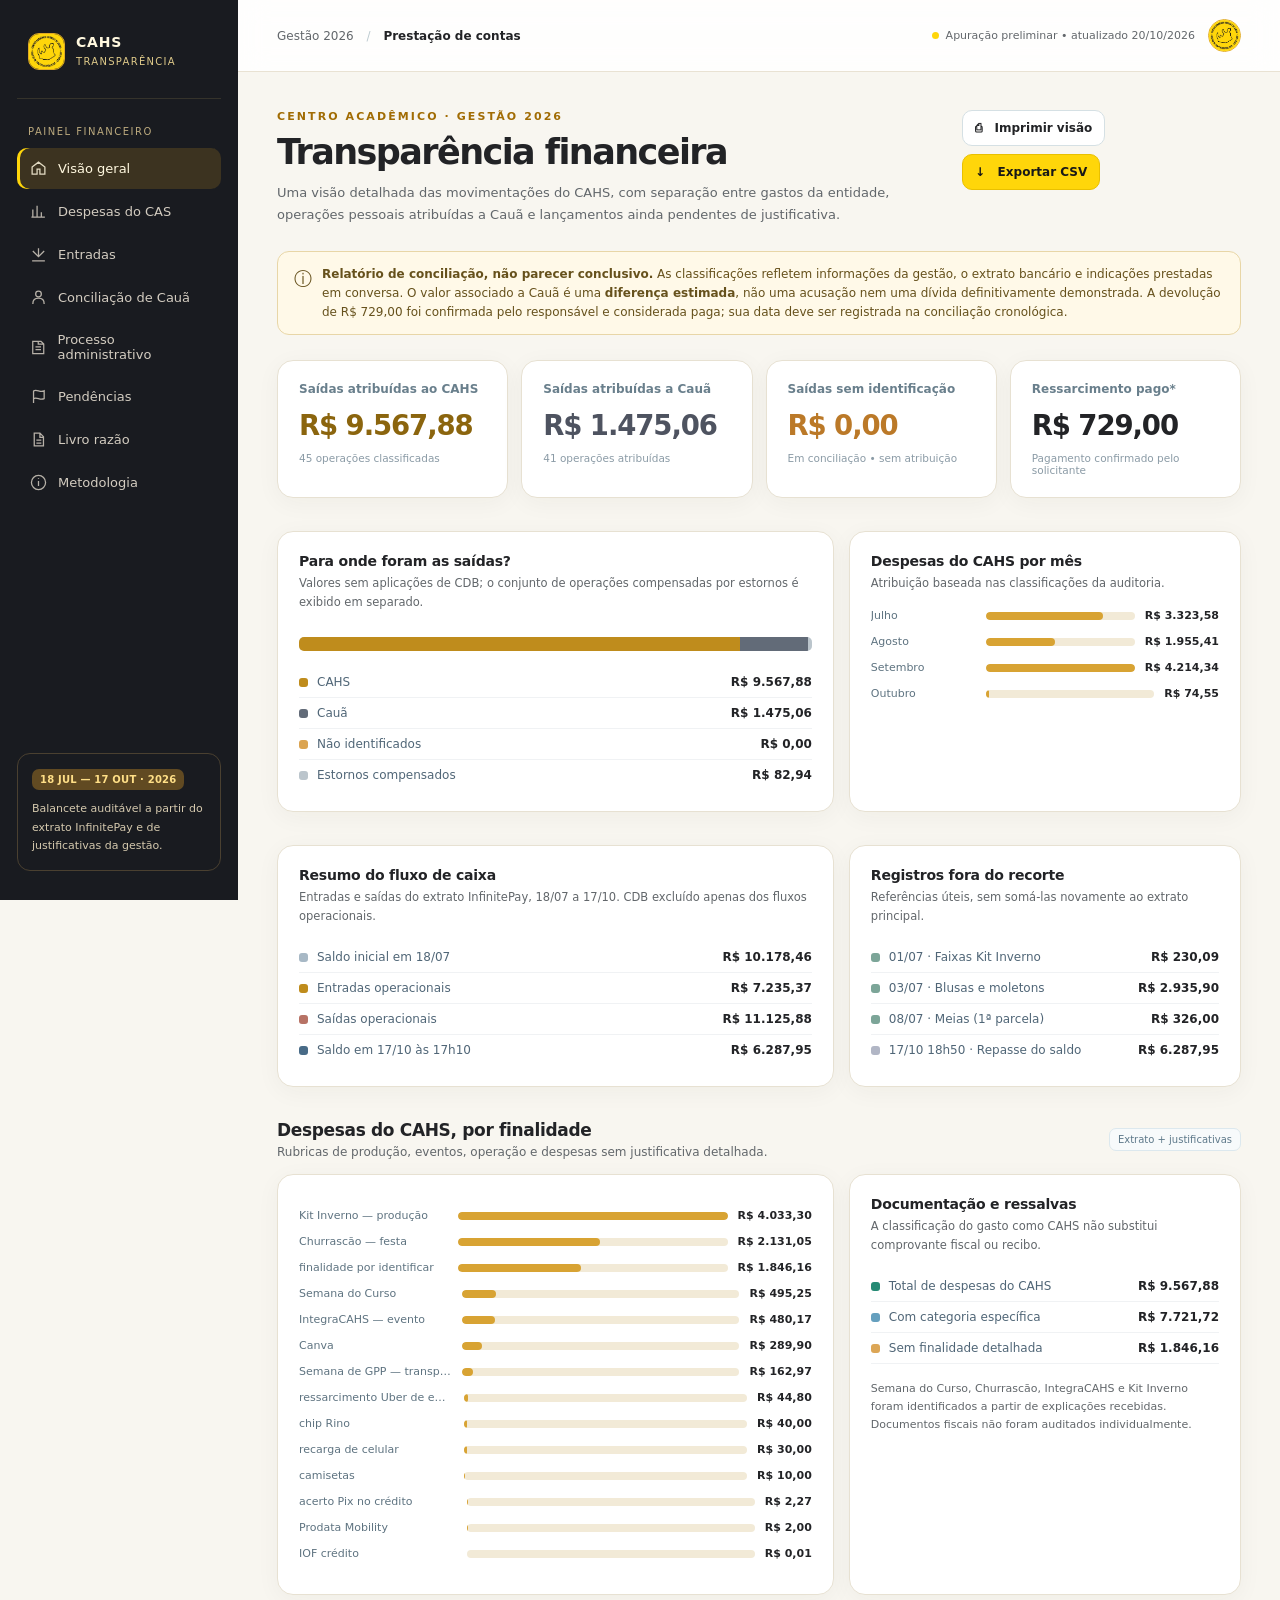
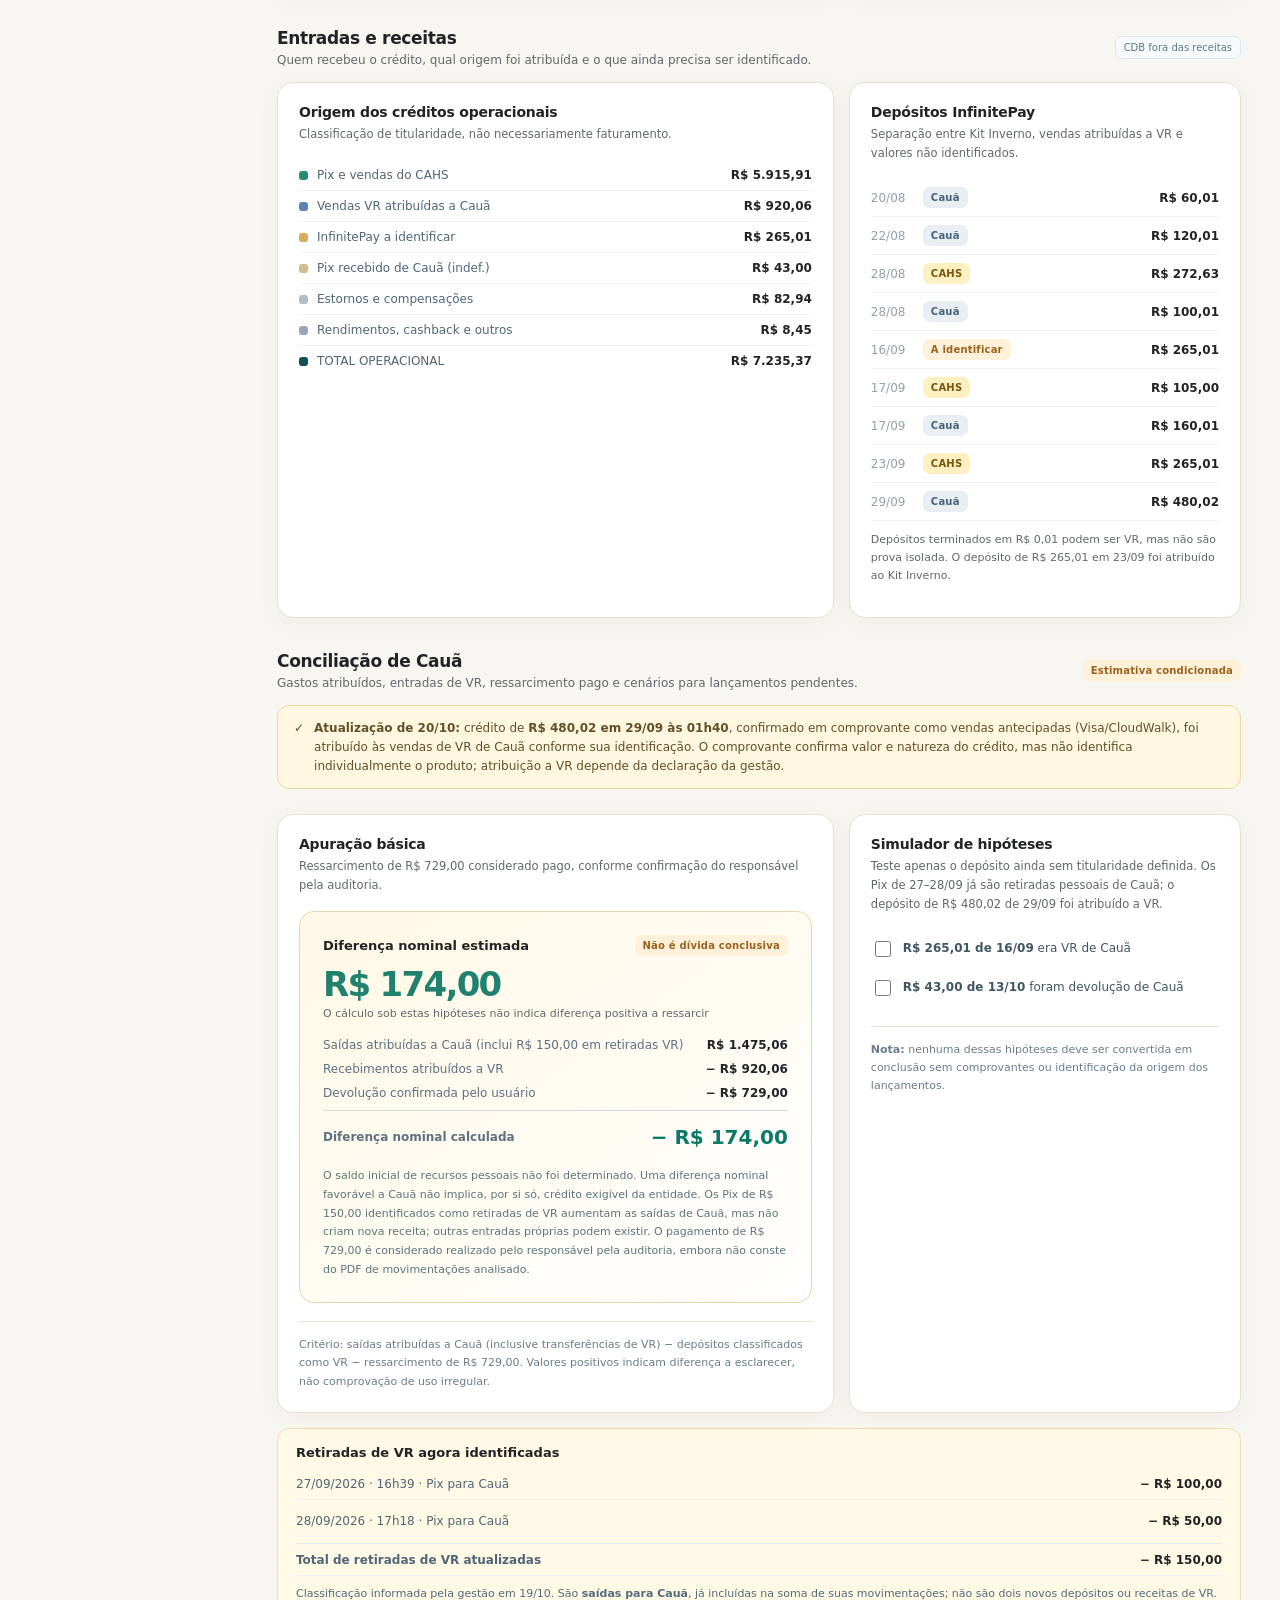
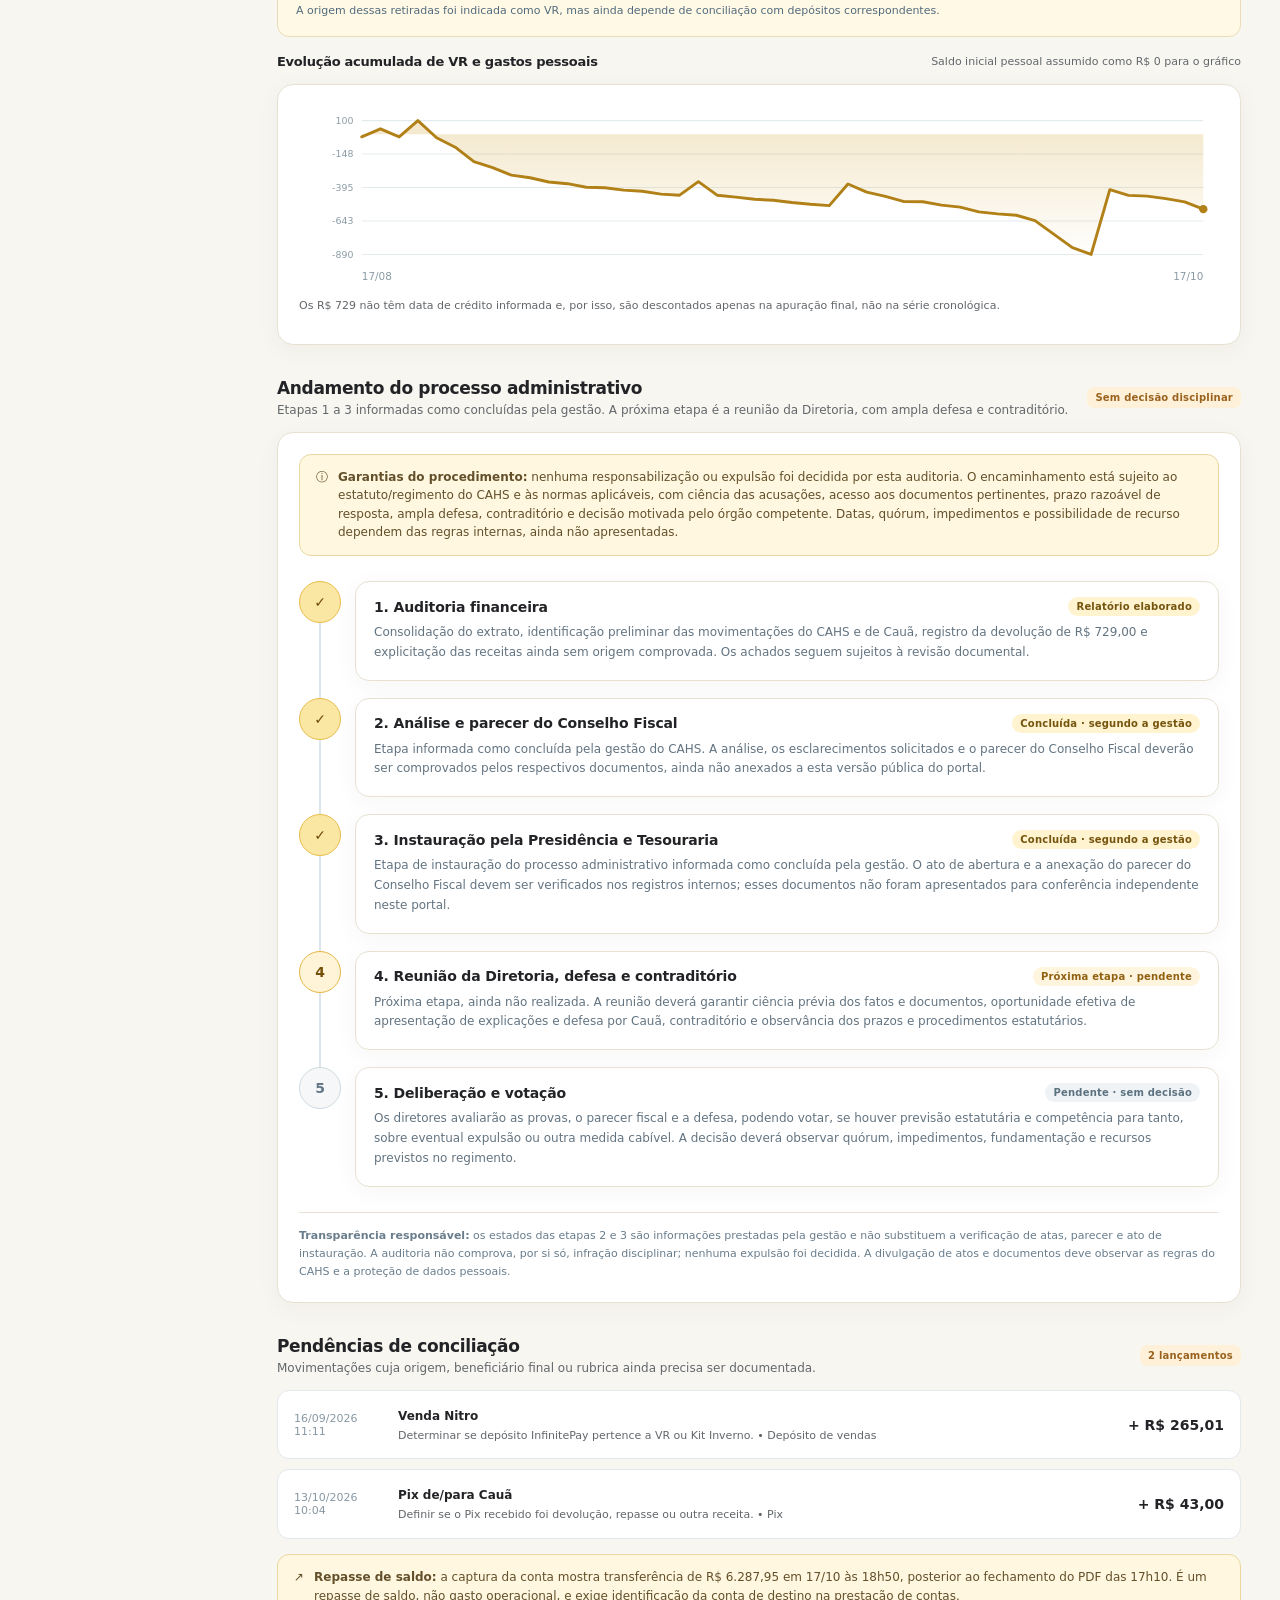
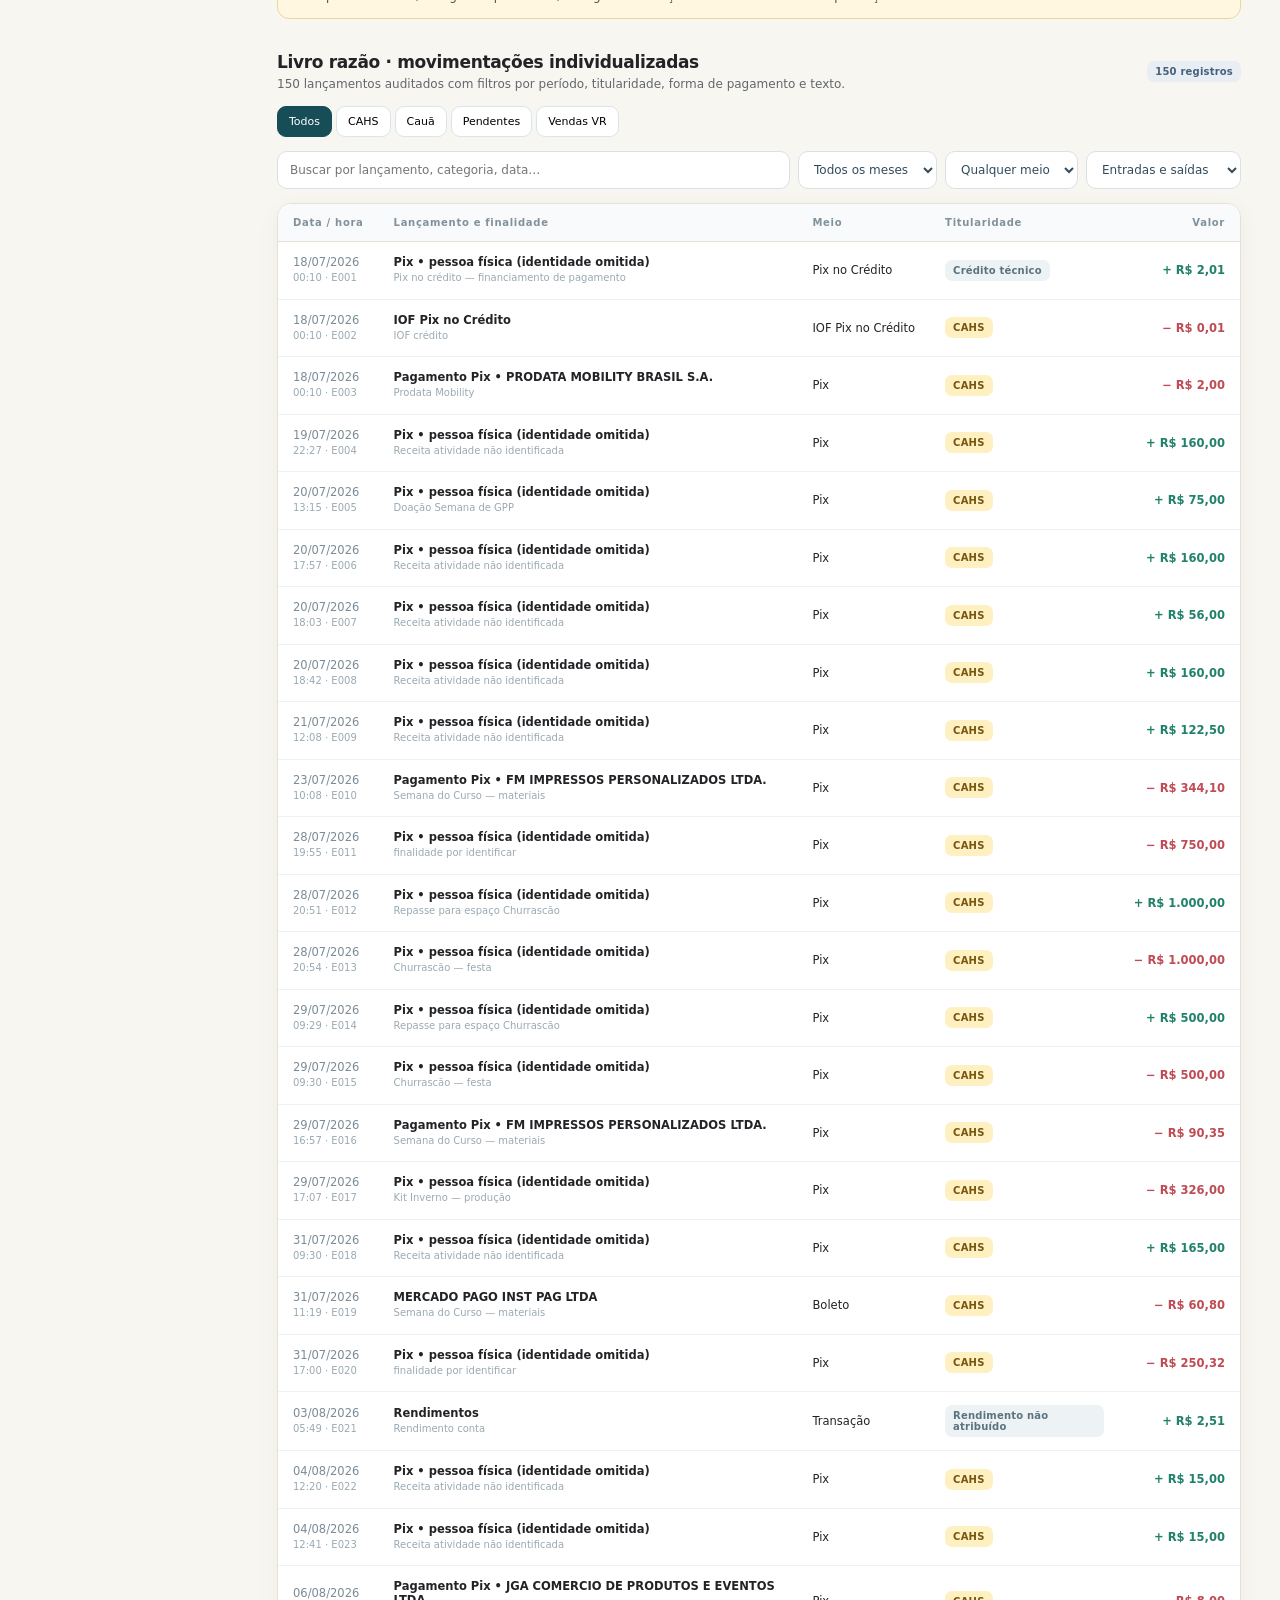
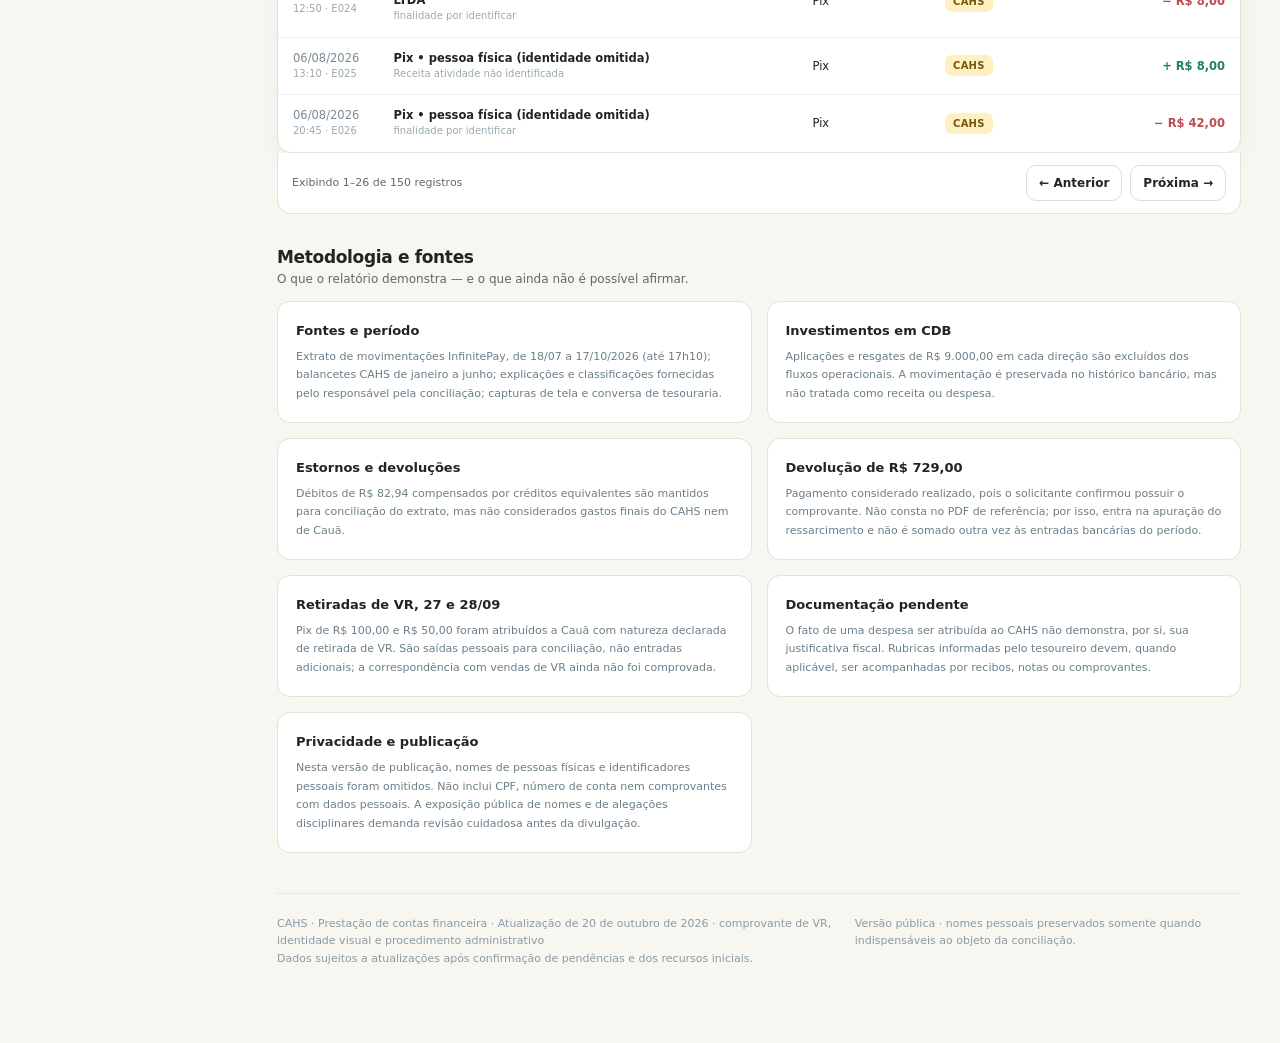
==== commit 5ba8fac5: "Add files via upload" ====
--- a/index.html
+++ b/index.html
@@ -1,6 +1,6 @@
 <!doctype html>
-<html lang="pt-BR"><head><meta charset="utf-8"><meta name="viewport" content="width=device-width,initial-scale=1"><meta name="theme-color" content="#191b20">
-<title>Transparência CAHS · Auditoria 2026</title><meta name="description" content="Painel de prestação de contas e conciliação financeira, com receitas, despesas, comprovantes e pendências do CAHS, julho a outubro de 2026.">
+<html lang="pt-BR"><head><meta charset="utf-8"><meta name="viewport" content="width=device-width,initial-scale=1"><meta name="theme-color" content="#ffd60a">
+<title>Transparência CAHS · Auditoria 2026</title><link rel="icon" type="image/png" href="logo-cahs.png"><meta name="description" content="Painel de prestação de contas e conciliação financeira, com receitas, despesas, comprovantes e pendências do CAHS, julho a outubro de 2026.">
 <style>
 :root{--ink:#162639;--muted:#687989;--bg:#f5f7f8;--paper:#fff;--line:#e2e8ed;--teal:#087e70;--teal2:#dff3ec;--amber:#b6731a;--rose:#b84a4e;--navy:#0e273b;--shadow:0 4px 24px rgba(12,37,54,.045);--radius:16px}
 *{box-sizing:border-box}html{scroll-behavior:smooth}body{margin:0;font-family:Inter,ui-sans-serif,system-ui,-apple-system,'Segoe UI',Arial,sans-serif;background:var(--bg);color:var(--ink)}button,input,select{font:inherit}button{cursor:pointer}a{text-decoration:none;color:inherit}button:focus-visible,a:focus-visible,input:focus-visible,select:focus-visible{outline:3px solid #8ed9cd;outline-offset:2px}
@@ -40,13 +40,13 @@
 .sidebar{background:#191b20;color:#e9e4d8}
 .brand{border-bottom-color:#35332b}
 .brand b{color:#fff8df}.brand small{color:#dec989}
-.mark,.avatar{overflow:hidden;background:#f5c94d;border:1px solid #e0aa23;border-radius:11px;color:#292519;display:flex;align-items:center;justify-content:center}
+.mark,.avatar{overflow:hidden;background:#ffd60a;border:1px solid #e0aa23;border-radius:11px;color:#292519;display:flex;align-items:center;justify-content:center}
 .avatar{border-radius:50%}
 .mark img,.avatar img{display:block;width:100%;height:100%;object-fit:cover}
-.navlabel{color:#bcaa7e}.nav a{color:#d3ccc0}.nav a:hover,.nav a.active{background:#3c3320;color:#fff8df}.nav a.active{box-shadow:inset 3px 0 #f7c54f}
+.navlabel{color:#bcaa7e}.nav a{color:#d3ccc0}.nav a:hover,.nav a.active{background:#3c3320;color:#fff8df}.nav a.active{box-shadow:inset 3px 0 #ffd60a}
 .sidefoot{border-color:#4a4030}.sidefoot .tag{background:#614a22;color:#ffdf87}.sidefoot p{color:#d5c9ae}
-.eyebrow{color:#a16c04}.topbar{border-bottom-color:#e9e2d3}.dotlive{background:#e6ac22}
-.btn.primary{background:#f6c34c;color:#23211a;border-color:#d7a739}.btn.primary:hover{background:#efb92d;color:#181818}
+.eyebrow{color:#a16c04}.topbar{border-bottom-color:#e9e2d3}.dotlive{background:#ffd60a}
+.btn.primary{background:#ffd60a;color:#181818;border-color:#e9c000}.btn.primary:hover{background:#f1c900;color:#181818}
 .btn:hover{background:#fff6df}
 .barbg{background:#f2ead7}.barbg i{background:#d8a333}
 .metric.teal .value{color:#8b650e!important}.metric.blue .value{color:#4e5360!important}
@@ -62,7 +62,7 @@
 </style>
 </head><body>
 <div class="layout"><aside class="sidebar"><div class="brand"><div class="mark"><img src="logo-cahs.png" alt="Símbolo do CAHS"></div><div><b>CAHS</b><small>TRANSPARÊNCIA</small></div></div><div class="navlabel">Painel financeiro</div><nav class="nav"><a href="#geral" data-nav="geral"><svg viewBox="0 0 24 24" fill="none" stroke="currentColor" stroke-width="1.8"><path d="m3 10 9-7 9 7v10h-7v-7h-4v7H3z"/></svg>Visão geral</a><a href="#categorias" data-nav="categorias"><svg viewBox="0 0 24 24" fill="none" stroke="currentColor" stroke-width="1.8"><path d="M4 20V9m6 11V4m6 16v-7m5 7H2"/></svg>Despesas do CAS</a><a href="#entradas" data-nav="entradas"><svg viewBox="0 0 24 24" fill="none" stroke="currentColor" stroke-width="1.8"><path d="m4 7 8 8 8-8m-8 8V3M3 21h18"/></svg>Entradas</a><a href="#caua" data-nav="caua"><svg viewBox="0 0 24 24" fill="none" stroke="currentColor" stroke-width="1.8"><circle cx="12" cy="7" r="4"/><path d="M4 21c0-5 3-8 8-8s8 3 8 8"/></svg>Conciliação de Cauã</a><a href="#processo" data-nav="processo"><svg viewBox="0 0 24 24" fill="none" stroke="currentColor" stroke-width="1.8"><path d="M8 3h8l4 4v14H4V3h4zm0 8h8m-8 4h8M12 3v4h8"/></svg>Processo administrativo</a><a href="#pendencias" data-nav="pendencias"><svg viewBox="0 0 24 24" fill="none" stroke="currentColor" stroke-width="1.8"><path d="M5 21V4m0 0c5-3 9 3 15 0v11c-6 3-10-3-15 0"/></svg>Pendências</a><a href="#lancamentos" data-nav="lancamentos"><svg viewBox="0 0 24 24" fill="none" stroke="currentColor" stroke-width="1.8"><path d="M6 3h8l5 5v13H6zM14 3v6h5M9 13h7M9 17h7"/></svg>Livro razão</a><a href="#metodologia" data-nav="metodologia"><svg viewBox="0 0 24 24" fill="none" stroke="currentColor" stroke-width="1.8"><circle cx="12" cy="12" r="10"/><path d="M12 10v7m0-11v1"/></svg>Metodologia</a></nav><div class="sidefoot"><span class="tag">18 JUL — 17 OUT · 2026</span><p>Balancete auditável a partir do extrato InfinitePay e de justificativas da gestão.</p></div></aside>
-<div class="main"><header class="topbar"><div class="mobiletop"><div class="mark"><img src="logo-cahs.png" alt="Símbolo do CAHS"></div><strong style="font-size:13px">CAHS / Transparência</strong></div><div class="crumb">Gestão 2026 <span style="margin:0 9px;color:#bdcbd0">/</span> <strong>Prestação de contas</strong></div><div class="headright"><span class="status"><span class="dotlive"></span> Apuração preliminar • 19/10/2026</span><div class="avatar"><img src="logo-cahs.png" alt="Imagem do CAHS"></div></div></header>
+<div class="main"><header class="topbar"><div class="mobiletop"><div class="mark"><img src="logo-cahs.png" alt="Símbolo do CAHS"></div><strong style="font-size:13px">CAHS / Transparência</strong></div><div class="crumb">Gestão 2026 <span style="margin:0 9px;color:#bdcbd0">/</span> <strong>Prestação de contas</strong></div><div class="headright"><span class="status"><span class="dotlive"></span> Apuração preliminar • atualizado 20/10/2026</span><div class="avatar"><img src="logo-cahs.png" alt="Imagem do CAHS"></div></div></header>
 <main class="content"><div class="mobileNav"><a href="#geral">Visão geral</a><a href="#categorias">Despesas do CAS</a><a href="#entradas">Entradas</a><a href="#caua">Conciliação de Cauã</a><a href="#processo">Processo administrativo</a><a href="#pendencias">Pendências</a><a href="#lancamentos">Livro razão</a><a href="#metodologia">Metodologia</a></div>
 <section id="geral"><div class="hero"><div><div class="eyebrow">Centro acadêmico · Gestão 2026</div><h1>Transparência financeira</h1><p>Uma visão detalhada das movimentações do CAHS, com separação entre gastos da entidade, operações pessoais atribuídas a Cauã e lançamentos ainda pendentes de justificativa.</p></div><div class="heroActions"><button class="btn" onclick="window.print()">⎙ &nbsp; Imprimir visão</button><button class="btn primary" id="exportOverview">↓ &nbsp; Exportar CSV</button></div></div>
 <div class="notice warn"><span style="font-size:18px">ⓘ</span><div><strong>Relatório de conciliação, não parecer conclusivo.</strong> As classificações refletem informações da gestão, o extrato bancário e indicações prestadas em conversa. O valor associado a Cauã é uma <b>diferença estimada</b>, não uma acusação nem uma dívida definitivamente demonstrada. A devolução de R$ 729,00 foi confirmada pelo responsável e considerada paga; sua data deve ser registrada na conciliação cronológica.</div></div>
@@ -74,15 +74,15 @@
 <section class="section" id="entradas"><div class="sectiontitle"><div><h2>Entradas e receitas</h2><p>Quem recebeu o crédito, qual origem foi atribuída e o que ainda precisa ser identificado.</p></div><span class="sourcebadge">CDB fora das receitas</span></div><div class="splitgrid"><div class="panel"><h3>Origem dos créditos operacionais</h3><p class="intro">Classificação de titularidade, não necessariamente faturamento.</p><div id="incomeRows"></div></div><div class="panel"><h3>Depósitos InfinitePay</h3><p class="intro">Separação entre Kit Inverno, vendas atribuídas a VR e valores não identificados.</p><div id="salesRows"></div></div></div></section>
 <section class="section" id="caua"><div class="sectiontitle"><div><h2>Conciliação de Cauã</h2><p>Gastos atribuídos, entradas de VR, ressarcimento pago e cenários para lançamentos pendentes.</p></div><span class="tag warn">Estimativa condicionada</span></div><div class="notice" style="margin-top:10px"><span>✓</span><div><strong>Atualização de 20/10:</strong> crédito de <strong>R$ 480,02 em 29/09 às 01h40</strong>, confirmado em comprovante como vendas antecipadas (Visa/CloudWalk), foi atribuído às vendas de VR de Cauã conforme sua identificação. O comprovante confirma valor e natureza do crédito, mas não identifica individualmente o produto; atribuição a VR depende da declaração da gestão.</div></div><div class="splitgrid"><div class="panel"><h3>Apuração básica</h3><p class="intro">Ressarcimento de R$ 729,00 considerado pago, conforme confirmação do responsável pela auditoria.</p><div class="scenario"><div class="titleline"><strong style="font-size:13px">Diferença nominal estimada</strong><span class="tag warn">Não é dívida conclusiva</span></div><div id="balanceNumber" class="bigamount">—</div><div class="smallmuted" id="balanceMeaning"></div><div id="formula" class="formula"></div><p class="hint">O saldo inicial de recursos pessoais não foi determinado. Uma diferença nominal favorável a Cauã não implica, por si só, crédito exigível da entidade. Os Pix de R$ 150,00 identificados como retiradas de VR aumentam as saídas de Cauã, mas não criam nova receita; outras entradas próprias podem existir. O pagamento de R$ 729,00 é considerado realizado pelo responsável pela auditoria, embora não conste do PDF de movimentações analisado.</p></div><div class="explain">Critério: saídas atribuídas a Cauã (inclusive transferências de VR) − depósitos classificados como VR − ressarcimento de R$ 729,00. Valores positivos indicam diferença a esclarecer, não comprovação de uso irregular.</div></div><div class="panel"><h3>Simulador de hipóteses</h3><p class="intro">Teste apenas o depósito ainda sem titularidade definida. Os Pix de 27–28/09 já são retiradas pessoais de Cauã; o depósito de R$ 480,02 de 29/09 foi atribuído a VR.</p><div id="scenarioControls"><label class="checkline"><input type="checkbox" id="sc265"><span><strong>R$ 265,01 de 16/09</strong> era VR de Cauã</span></label><label class="checkline"><input type="checkbox" id="sc43"><span><strong>R$ 43,00 de 13/10</strong> foram devolução de Cauã</span></label></div><div class="explain"><strong>Nota:</strong> nenhuma dessas hipóteses deve ser convertida em conclusão sem comprovantes ou identificação da origem dos lançamentos.</div></div></div><div class="vr-summary"><h3>Retiradas de VR agora identificadas</h3><div class="keyrow"><span>27/09/2026 · 16h39 · Pix para Cauã</span><strong>− R$ 100,00</strong></div><div class="keyrow"><span>28/09/2026 · 17h18 · Pix para Cauã</span><strong>− R$ 50,00</strong></div><div class="keyrow" style="border-top:1px solid #dce7ef;padding-top:9px"><span><strong>Total de retiradas de VR atualizadas</strong></span><strong>− R$ 150,00</strong></div><p>Classificação informada pela gestão em 19/10. São <strong>saídas para Cauã</strong>, já incluídas na soma de suas movimentações; não são dois novos depósitos ou receitas de VR. A origem dessas retiradas foi indicada como VR, mas ainda depende de conciliação com depósitos correspondentes.</p></div><div class="sectiontitle" style="margin-top:17px"><h2 style="font-size:13px">Evolução acumulada de VR e gastos pessoais</h2><span class="smallmuted">Saldo inicial pessoal assumido como R$ 0 para o gráfico</span></div><div class="panel" id="timelineWrap"><div id="timelineChart"></div><p class="smallmuted">Os R$ 729 não têm data de crédito informada e, por isso, são descontados apenas na apuração final, não na série cronológica.</p></div></section>
 
-<section class="section" id="processo"><div class="sectiontitle"><div><h2>Procedimento administrativo previsto</h2><p>Etapas de apuração, manifestação do interessado e deliberação colegiada, conforme encaminhamento informado pela gestão.</p></div><span class="tag warn">Sem decisão disciplinar</span></div>
+<section class="section" id="processo"><div class="sectiontitle"><div><h2>Andamento do processo administrativo</h2><p>Etapas 1 a 3 informadas como concluídas pela gestão. A próxima etapa é a reunião da Diretoria, com ampla defesa e contraditório.</p></div><span class="tag warn">Sem decisão disciplinar</span></div>
 <div class="panel"><div class="notice" style="margin-top:0"><span>ⓘ</span><div><strong>Garantias do procedimento:</strong> nenhuma responsabilização ou expulsão foi decidida por esta auditoria. O encaminhamento está sujeito ao estatuto/regimento do CAHS e às normas aplicáveis, com ciência das acusações, acesso aos documentos pertinentes, prazo razoável de resposta, ampla defesa, contraditório e decisão motivada pelo órgão competente. Datas, quórum, impedimentos e possibilidade de recurso dependem das regras internas, ainda não apresentadas.</div></div>
 <div class="proc-timeline" aria-label="Etapas do procedimento administrativo">
 <div class="proc-step done"><div class="proc-index">✓</div><div class="proc-body"><header><h3>1. Auditoria financeira</h3><span class="status done">Relatório elaborado</span></header><p>Consolidação do extrato, identificação preliminar das movimentações do CAHS e de Cauã, registro da devolução de R$ 729,00 e explicitação das receitas ainda sem origem comprovada. Os achados seguem sujeitos à revisão documental.</p></div></div>
-<div class="proc-step current"><div class="proc-index">2</div><div class="proc-body"><header><h3>2. Análise e parecer do Conselho Fiscal</h3><span class="status wait">Próxima etapa prevista</span></header><p>O Conselho Fiscal examinará extratos, justificativas e comprovantes, poderá solicitar esclarecimentos a Cauã e emitirá parecer próprio indicando pontos comprovados, dúvidas e recomendações. O parecer ainda não foi emitido.</p></div></div>
-<div class="proc-step"><div class="proc-index">3</div><div class="proc-body"><header><h3>3. Eventual instauração pela Presidência e Tesouraria</h3><span class="status">A realizar</span></header><p>Após o parecer, a presidente e o tesoureiro poderão formalizar um processo administrativo relativo às movimentações sob análise, anexando o parecer do Conselho Fiscal e a documentação pertinente, conforme a competência prevista nas regras internas.</p></div></div>
-<div class="proc-step"><div class="proc-index">4</div><div class="proc-body"><header><h3>4. Reunião da Diretoria, defesa e contraditório</h3><span class="status">A realizar</span></header><p>Será convocada reunião com ciência prévia dos fatos e documentos a Cauã, oportunidade efetiva de apresentar explicações, documentos e defesa, e respeito aos procedimentos e prazos estatutários.</p></div></div>
-<div class="proc-step"><div class="proc-index">5</div><div class="proc-body"><header><h3>5. Deliberação e votação</h3><span class="status">Não realizada</span></header><p>Os diretores avaliarão as provas, o parecer fiscal e a defesa, podendo votar, se houver previsão estatutária e competência para tanto, sobre eventual expulsão ou outra medida cabível. A decisão deverá observar quórum, impedimentos, fundamentação e recursos previstos no regimento.</p></div></div>
-</div><div class="explain" style="margin-top:8px"><strong>Transparência responsável:</strong> o quadro descreve um procedimento pretendido, não comprova irregularidade nem substitui as garantias de Cauã. Antes da divulgação pública dos atos disciplinares ou de documentos pessoais, é necessária revisão de privacidade e das regras do CAHS.</div></div></section>
+<div class="proc-step done"><div class="proc-index">✓</div><div class="proc-body"><header><h3>2. Análise e parecer do Conselho Fiscal</h3><span class="status done">Concluída · segundo a gestão</span></header><p>Etapa informada como concluída pela gestão do CAHS. A análise, os esclarecimentos solicitados e o parecer do Conselho Fiscal deverão ser comprovados pelos respectivos documentos, ainda não anexados a esta versão pública do portal.</p></div></div>
+<div class="proc-step done"><div class="proc-index">✓</div><div class="proc-body"><header><h3>3. Instauração pela Presidência e Tesouraria</h3><span class="status done">Concluída · segundo a gestão</span></header><p>Etapa de instauração do processo administrativo informada como concluída pela gestão. O ato de abertura e a anexação do parecer do Conselho Fiscal devem ser verificados nos registros internos; esses documentos não foram apresentados para conferência independente neste portal.</p></div></div>
+<div class="proc-step current"><div class="proc-index">4</div><div class="proc-body"><header><h3>4. Reunião da Diretoria, defesa e contraditório</h3><span class="status wait">Próxima etapa · pendente</span></header><p>Próxima etapa, ainda não realizada. A reunião deverá garantir ciência prévia dos fatos e documentos, oportunidade efetiva de apresentação de explicações e defesa por Cauã, contraditório e observância dos prazos e procedimentos estatutários.</p></div></div>
+<div class="proc-step"><div class="proc-index">5</div><div class="proc-body"><header><h3>5. Deliberação e votação</h3><span class="status">Pendente · sem decisão</span></header><p>Os diretores avaliarão as provas, o parecer fiscal e a defesa, podendo votar, se houver previsão estatutária e competência para tanto, sobre eventual expulsão ou outra medida cabível. A decisão deverá observar quórum, impedimentos, fundamentação e recursos previstos no regimento.</p></div></div>
+</div><div class="explain" style="margin-top:8px"><strong>Transparência responsável:</strong> os estados das etapas 2 e 3 são informações prestadas pela gestão e não substituem a verificação de atas, parecer e ato de instauração. A auditoria não comprova, por si só, infração disciplinar; nenhuma expulsão foi decidida. A divulgação de atos e documentos deve observar as regras do CAHS e a proteção de dados pessoais.</div></div></section>
 <section class="section" id="pendencias"><div class="sectiontitle"><div><h2>Pendências de conciliação</h2><p>Movimentações cuja origem, beneficiário final ou rubrica ainda precisa ser documentada.</p></div><span class="tag warn" id="pendingCount">2 pendências</span></div><div class="cardlist" id="pendingList"></div><div class="notice" style="margin-top:15px"><span>↗</span><div><strong>Repasse de saldo:</strong> a captura da conta mostra transferência de R$ 6.287,95 em 17/10 às 18h50, posterior ao fechamento do PDF das 17h10. É um repasse de saldo, não gasto operacional, e exige identificação da conta de destino na prestação de contas.</div></div></section>
 <section class="section" id="lancamentos"><div class="sectiontitle"><div><h2>Livro razão · movimentações individualizadas</h2><p>150 lançamentos auditados com filtros por período, titularidade, forma de pagamento e texto.</p></div><span class="tag navy" id="numRows">150 registros</span></div><div class="tabs" id="quicktabs"><button data-quick="Todos" class="tab active">Todos</button><button data-quick="CAS" class="tab">CAHS</button><button data-quick="Cauã" class="tab">Cauã</button><button data-quick="Não identificado" class="tab">Pendentes</button><button data-quick="VR" class="tab">Vendas VR</button></div><div class="filterbar"><input class="search" id="search" placeholder="Buscar por lançamento, categoria, data…" aria-label="Pesquisar transações"><select class="select" id="monthFilter"><option value="Todos">Todos os meses</option><option value="2026-07">Julho</option><option value="2026-08">Agosto</option><option value="2026-09">Setembro</option><option value="2026-10">Outubro</option></select><select class="select" id="methodFilter"><option value="Todos">Qualquer meio</option><option value="Pix">Pix</option><option value="Cartão">Cartão</option><option value="Depósito de vendas">Vendas</option><option value="Transação">Transação</option></select><select class="select" id="flowFilter"><option value="Todos">Entradas e saídas</option><option value="Entrada">Somente entradas</option><option value="Saída">Somente saídas</option></select></div><div class="datawrap"><table><thead><tr><th>Data / hora</th><th>Lançamento e finalidade</th><th>Meio</th><th>Titularidade</th><th style="text-align:right">Valor</th></tr></thead><tbody id="ledger"></tbody></table></div><div class="rowtools"><span id="tableNote"></span><div style="display:flex;gap:8px"><button class="btn" id="prevPage">← Anterior</button><button class="btn" id="nextPage">Próxima →</button></div></div><div id="privateTools" class="notice warn" style="display:none;margin-top:14px"><span>⚑</span><div><b>Modo interno:</b> você pode mudar a atribuição de um registro pelo seletor da tabela; as mudanças são salvas somente neste navegador. Para compartilhar as mudanças, exporte CSV/JSON e publique uma nova versão do site. <button id="exportJSON" class="btn" style="margin-top:9px">↓ Exportar alterações JSON</button> <button id="resetState" class="btn" style="margin-top:9px">Restaurar classificações</button></div></div></section>
 <section class="section" id="metodologia"><div class="sectiontitle"><div><h2>Metodologia e fontes</h2><p>O que o relatório demonstra — e o que ainda não é possível afirmar.</p></div></div><div class="info2"><div class="infob"><strong>Fontes e período</strong><p>Extrato de movimentações InfinitePay, de 18/07 a 17/10/2026 (até 17h10); balancetes CAHS de janeiro a junho; explicações e classificações fornecidas pelo responsável pela conciliação; capturas de tela e conversa de tesouraria.</p></div><div class="infob"><strong>Investimentos em CDB</strong><p>Aplicações e resgates de R$ 9.000,00 em cada direção são excluídos dos fluxos operacionais. A movimentação é preservada no histórico bancário, mas não tratada como receita ou despesa.</p></div><div class="infob"><strong>Estornos e devoluções</strong><p>Débitos de R$ 82,94 compensados por créditos equivalentes são mantidos para conciliação do extrato, mas não considerados gastos finais do CAHS nem de Cauã.</p></div><div class="infob"><strong>Devolução de R$ 729,00</strong><p>Pagamento considerado realizado, pois o solicitante confirmou possuir o comprovante. Não consta no PDF de referência; por isso, entra na apuração do ressarcimento e não é somado outra vez às entradas bancárias do período.</p></div><div class="infob"><strong>Retiradas de VR, 27 e 28/09</strong><p>Pix de R$ 100,00 e R$ 50,00 foram atribuídos a Cauã com natureza declarada de retirada de VR. São saídas pessoais para conciliação, não entradas adicionais; a correspondência com vendas de VR ainda não foi comprovada.</p></div><div class="infob"><strong>Documentação pendente</strong><p>O fato de uma despesa ser atribuída ao CAHS não demonstra, por si, sua justificativa fiscal. Rubricas informadas pelo tesoureiro devem, quando aplicável, ser acompanhadas por recibos, notas ou comprovantes.</p></div><div class="infob"><strong>Privacidade e publicação</strong><p>Nesta versão de publicação, nomes de pessoas físicas e identificadores pessoais foram omitidos. Não inclui CPF, número de conta nem comprovantes com dados pessoais. A exposição pública de nomes e de alegações disciplinares demanda revisão cuidadosa antes da divulgação.</p></div></div></section>
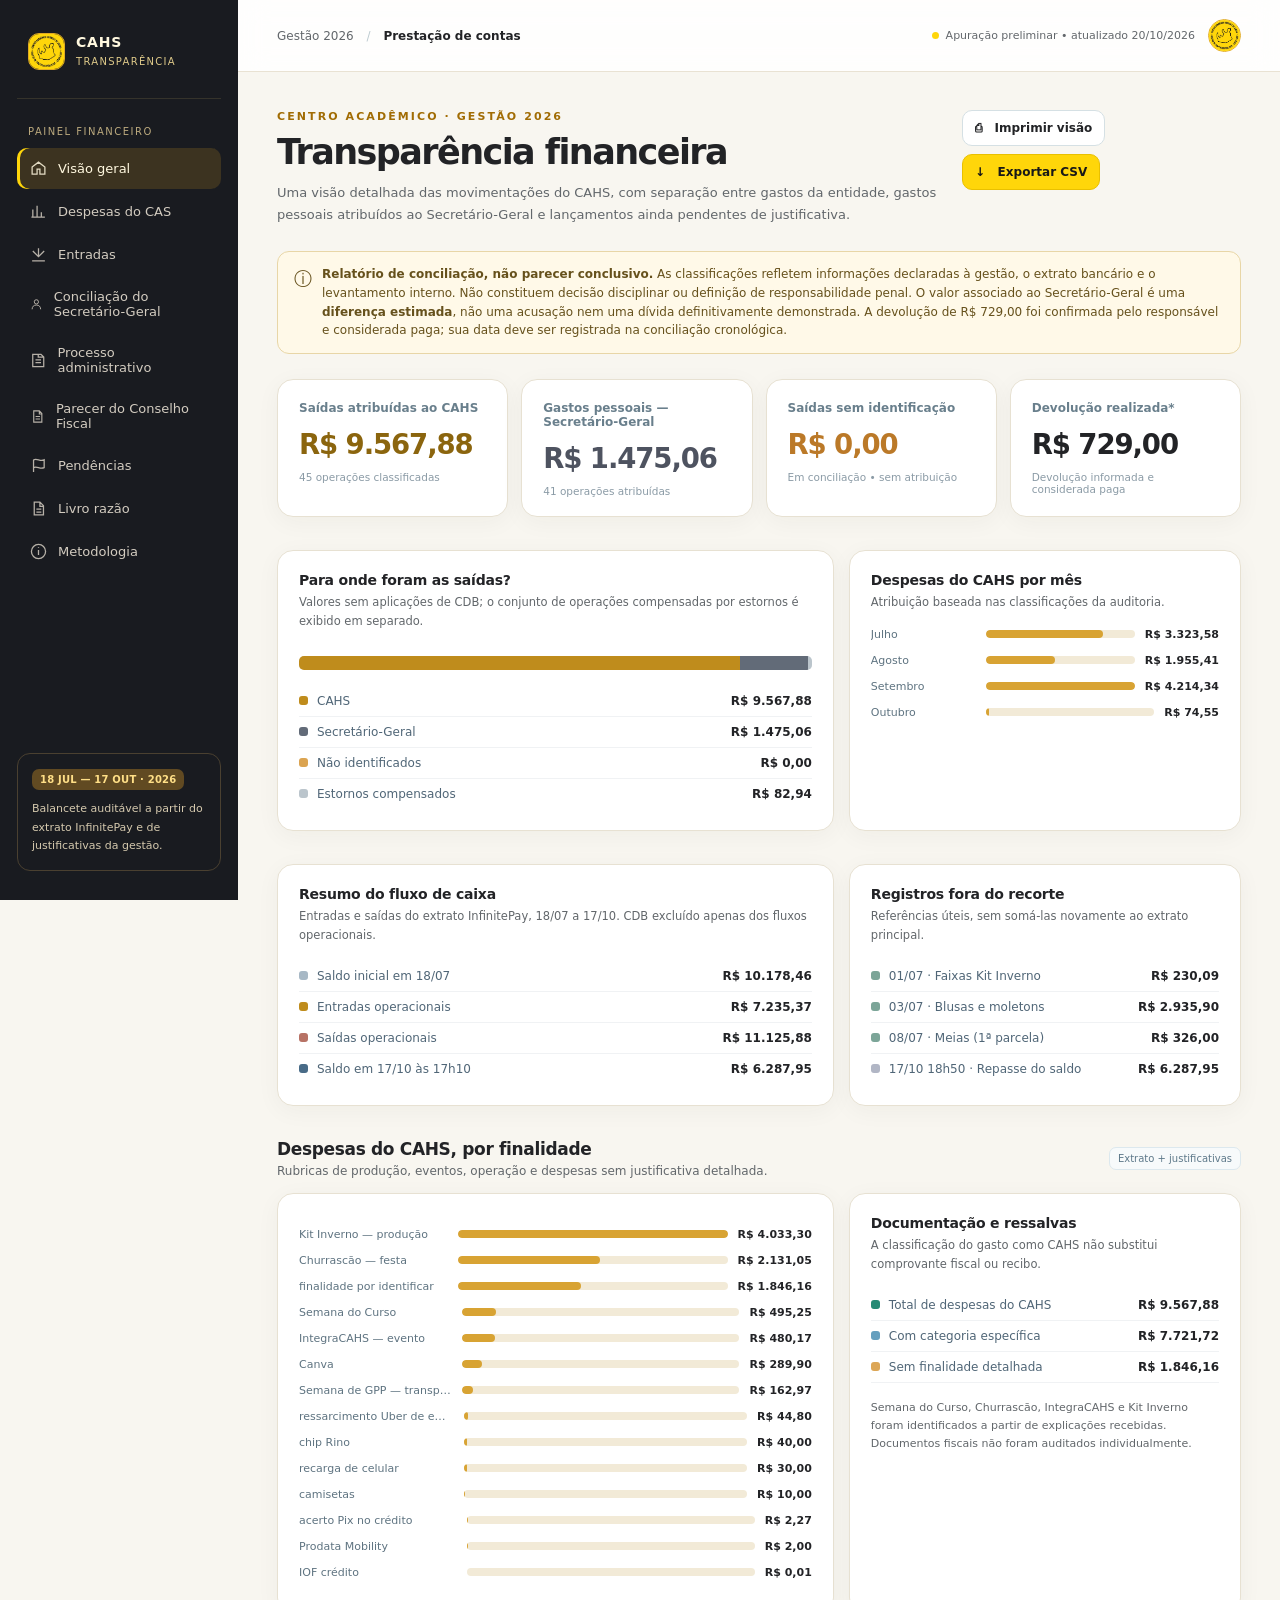
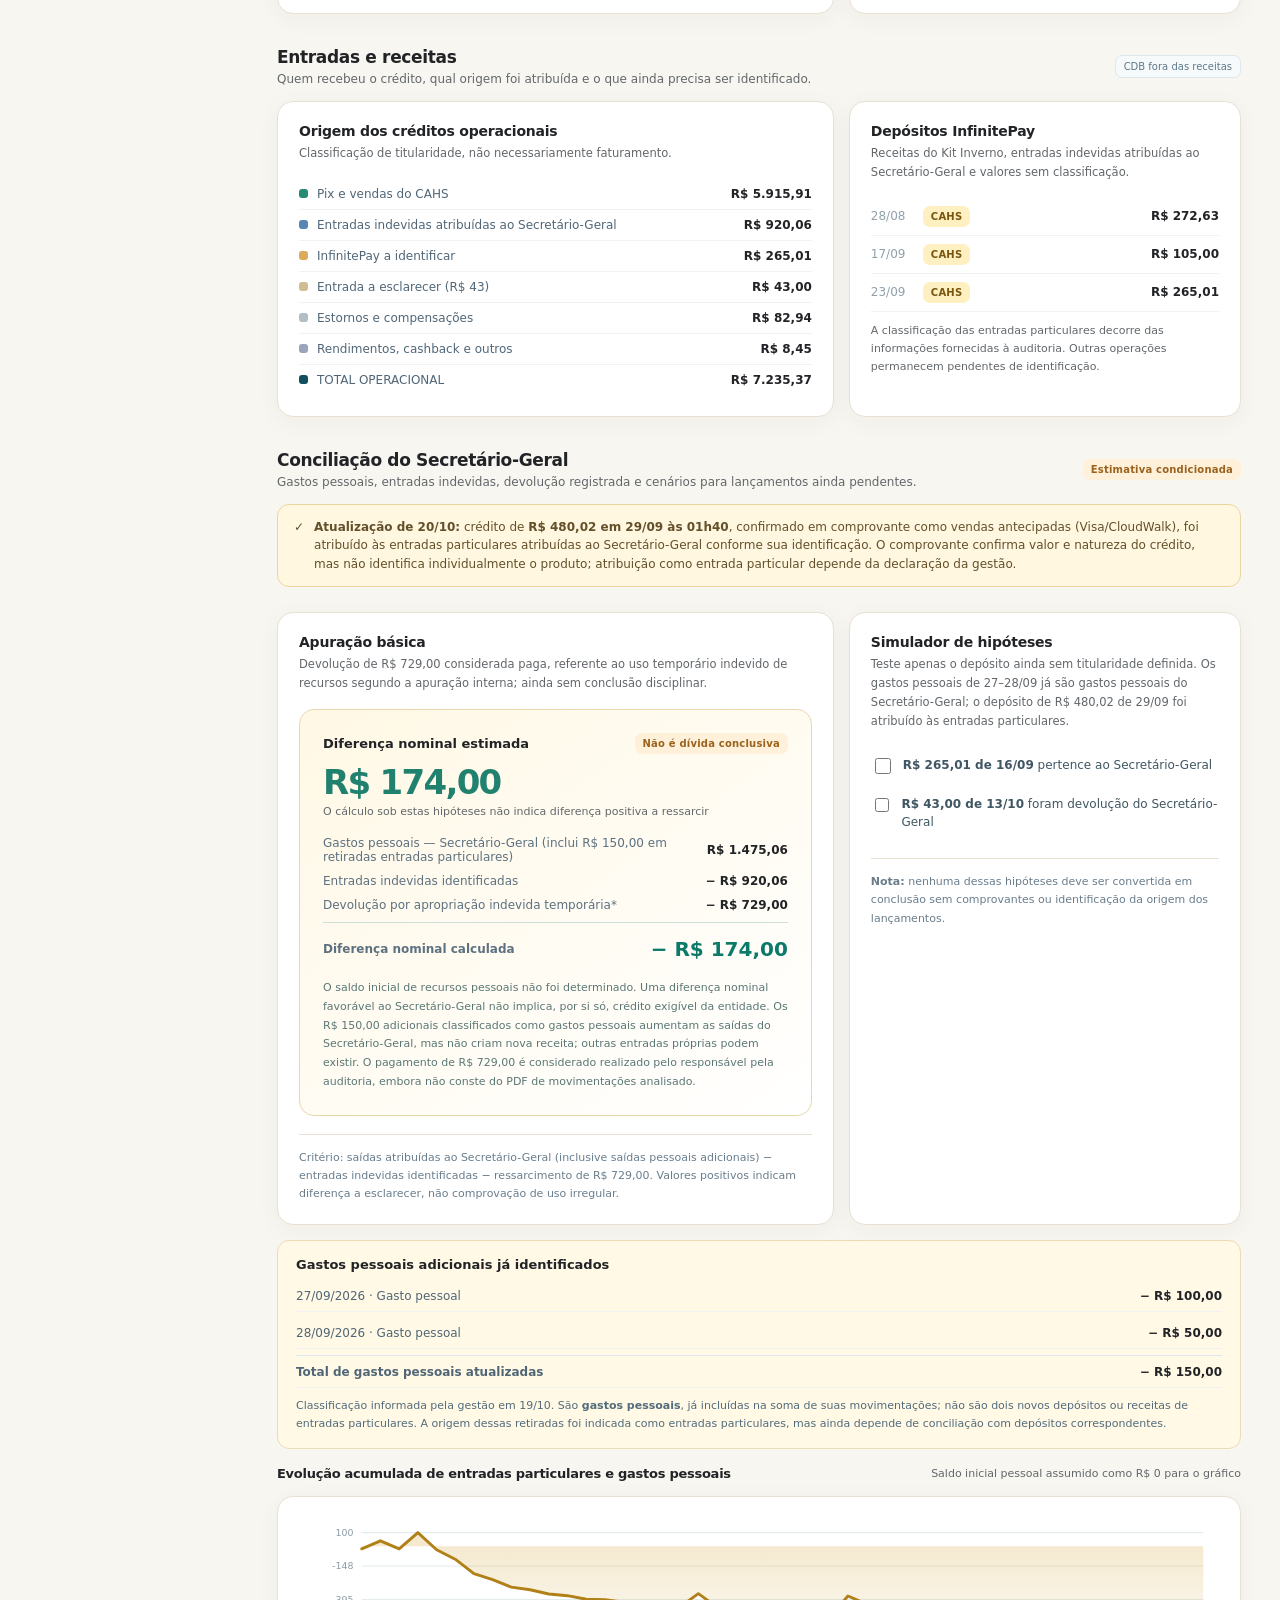
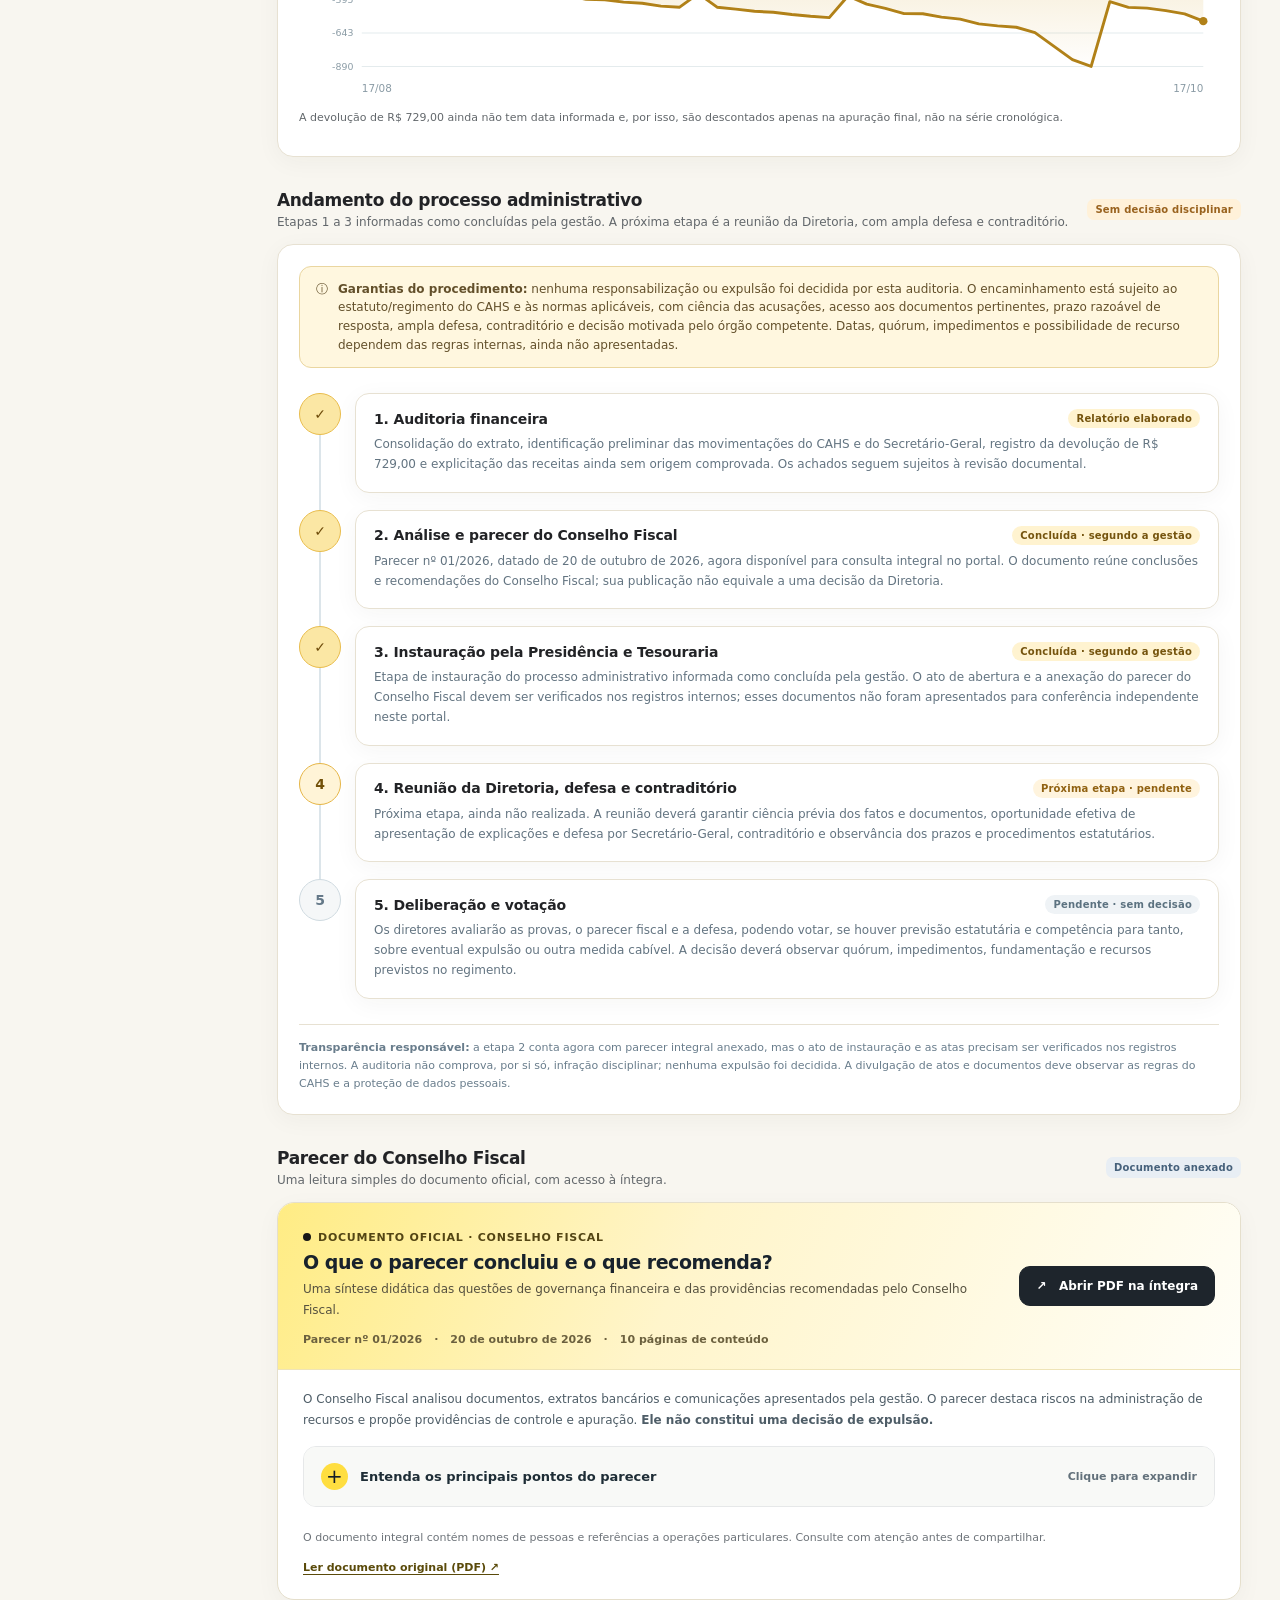
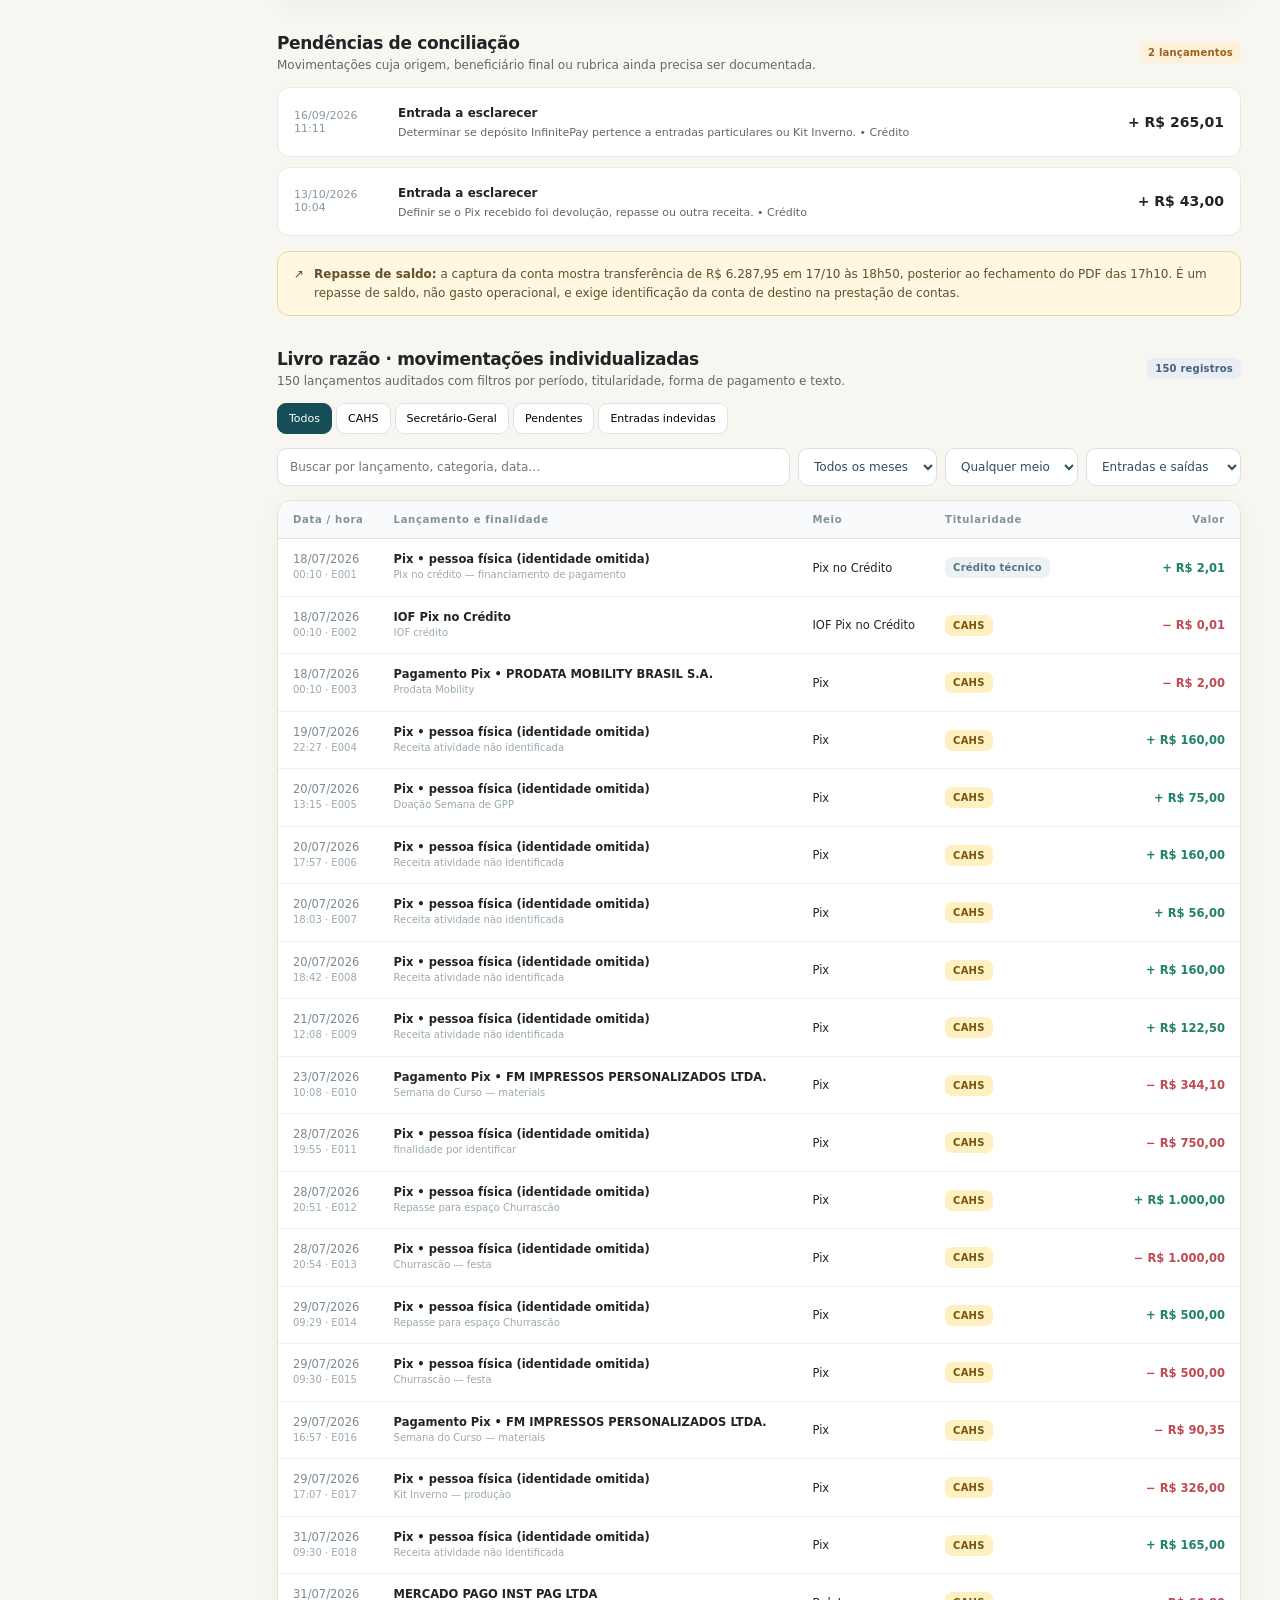
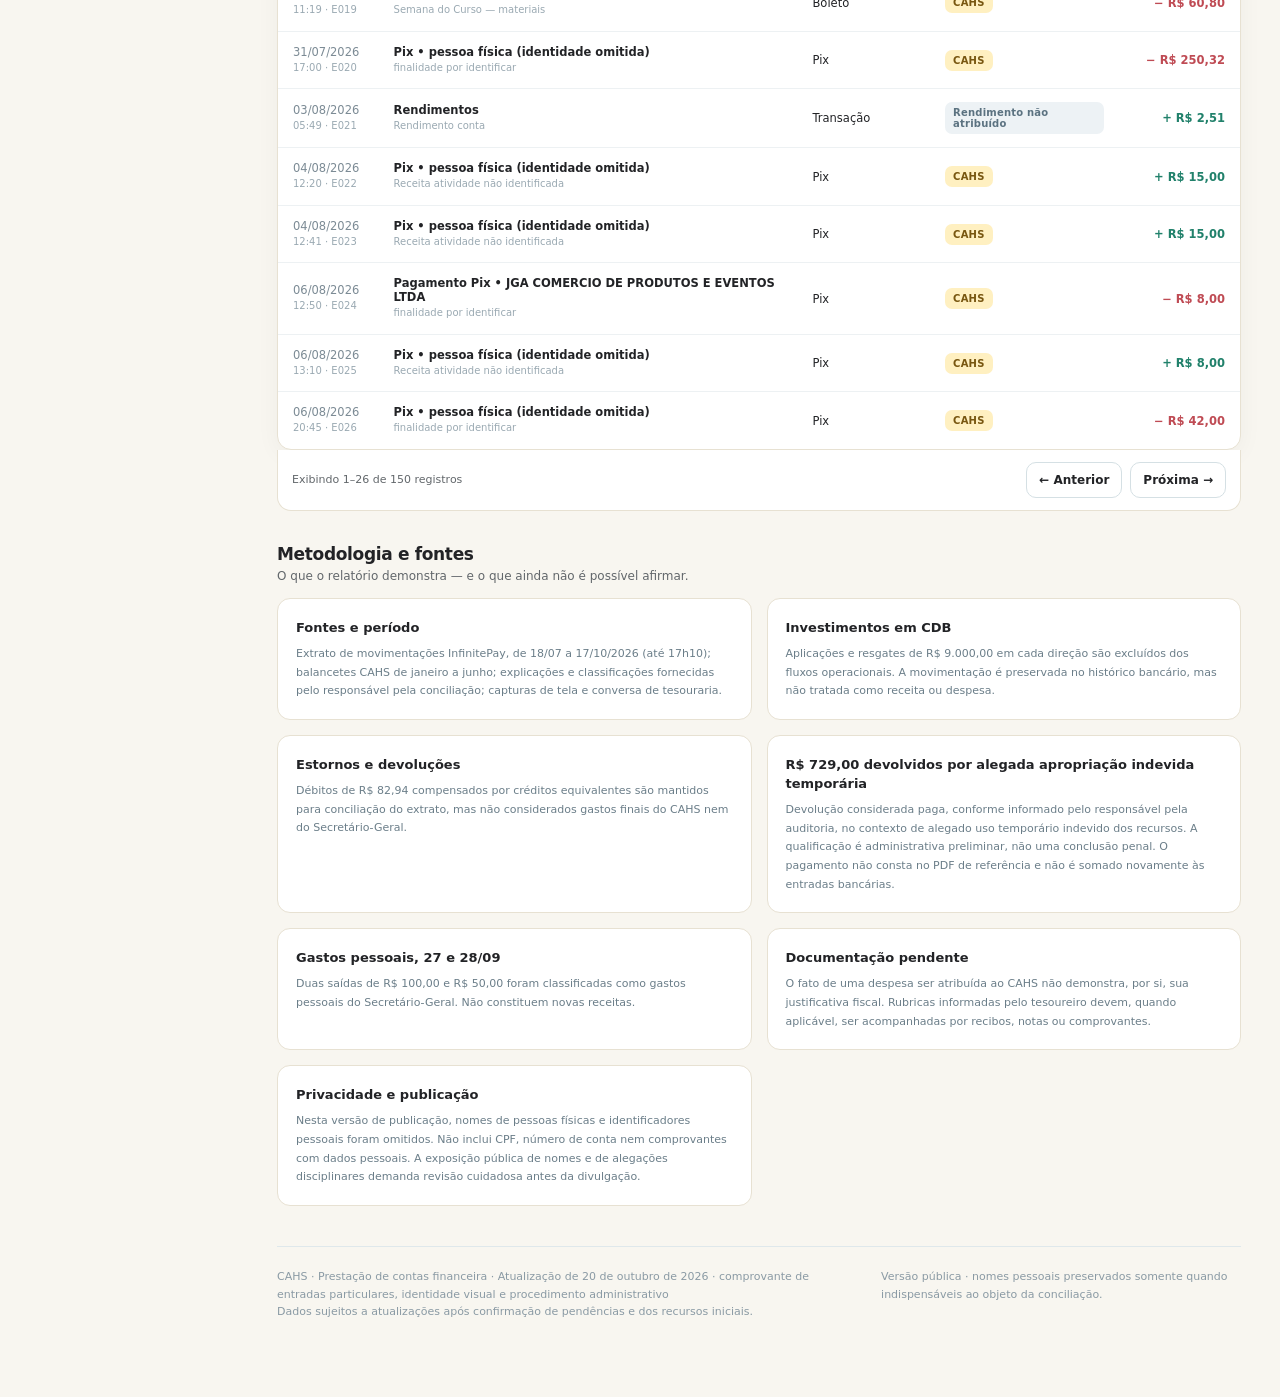
==== commit b4f21372: "Add files via upload" ====
--- a/index.html
+++ b/index.html
@@ -29,9 +29,9 @@
 .proc-body .status.done{color:#166c57;background:#e0f5ec}
 .proc-body .status.wait{color:#906111;background:#fff4de}
 .proc-body header{display:flex;align-items:center;justify-content:space-between;gap:12px;flex-wrap:wrap}
-.vr-summary{margin-top:15px;padding:16px 18px;border-radius:12px;background:#f4f8fb;border:1px solid #dce7ef}
-.vr-summary h3{margin:0 0 9px;font-size:13px}.vr-summary .keyrow{margin:6px 0}
-.vr-summary p{color:#526b7c;font-size:11px;line-height:1.6;margin:9px 0 0}
+.entradasParticulares-summary{margin-top:15px;padding:16px 18px;border-radius:12px;background:#f4f8fb;border:1px solid #dce7ef}
+.entradasParticulares-summary h3{margin:0 0 9px;font-size:13px}.entradasParticulares-summary .keyrow{margin:6px 0}
+.entradasParticulares-summary p{color:#526b7c;font-size:11px;line-height:1.6;margin:9px 0 0}
 @media(max-width:740px){.proc-step{grid-template-columns:34px minmax(0,1fr);gap:10px}.proc-index{width:34px;height:34px}.proc-step:not(:last-child):before{left:16px;top:33px}.proc-body{padding:13px}.proc-body header{align-items:flex-start}.proc-body h3{font-size:13px}}
 
 /* Identidade visual CAHS — amarelo, carvão, creme; logo substituível por logo-cahs.png */
@@ -52,43 +52,101 @@
 .metric.teal .value{color:#8b650e!important}.metric.blue .value{color:#4e5360!important}
 .notice{background:#fff7df;border-color:#ead6a0;color:#63502b}.notice.warn{background:#fff9e8;border-color:#e8d6a7;color:#66511c}
 .scenario{background:linear-gradient(145deg,#fff8e5,#ffffff);border-color:#e6d8ac}
-.vr-summary{background:#fff9e6;border-color:#eadcb6}
+.entradasParticulares-summary{background:#fff9e6;border-color:#eadcb6}
 .proc-step.done .proc-index{background:#fbe7a4;color:#6e4b09;border-color:#e8bc4c}
 .proc-step.current .proc-index{background:#fff4d7;border-color:#e5b546;color:#725008}
 .proc-body .status.done{background:#fff3d0;color:#75540e}
 .tag.good{background:#fff0c1;color:#785610}
 :focus-visible{outline:3px solid #e4b237!important;outline-offset:3px}
 
+
+/* Parecer do Conselho Fiscal — disclosure editorial */
+.parecer-feature{background:#fff;border:1px solid #e5dfcc;border-radius:17px;overflow:hidden;box-shadow:0 7px 26px rgba(16,28,39,.04)}
+.parecer-banner{display:grid;grid-template-columns:1fr auto;gap:20px;align-items:center;padding:23px 25px;background:linear-gradient(115deg,#ffec84 0%,#fff5cb 42%,#fffef7 100%);border-bottom:1px solid #efe4b7}
+.parecer-kicker{display:inline-flex;align-items:center;gap:7px;color:#534514;font-size:11px;font-weight:800;letter-spacing:.07em;text-transform:uppercase}
+.parecer-kicker:before{content:"";display:inline-block;width:8px;height:8px;border-radius:100%;background:#171717}
+.parecer-banner h3{font-size:19px;letter-spacing:-.025em;margin:6px 0;color:#18222c}
+.parecer-banner p{margin:0;color:#56513f;font-size:12px;line-height:1.7;max-width:670px}
+.parecer-doc{display:flex;align-items:center;gap:12px;margin-top:13px;color:#6b603e;font-size:11px;font-weight:600;flex-wrap:wrap}
+.parecer-button{display:inline-flex;align-items:center;justify-content:center;gap:8px;border-radius:11px;padding:12px 16px;background:#1e252c;color:#fff;border:1px solid #1e252c;font-size:12px;font-weight:800;white-space:nowrap;transition:.15s}
+.parecer-button:hover{background:#3b434a;color:#fff}.parecer-button:focus-visible{outline:3px solid #d49e00;outline-offset:3px}
+.parecer-lead{padding:19px 25px 0;color:#4e5d67;font-size:12px;line-height:1.75}
+.parecer-disclosure{margin:15px 25px 22px;border:1px solid #e6e8e9;border-radius:13px;overflow:hidden;background:white}
+.parecer-disclosure>summary{display:flex;align-items:center;gap:12px;list-style:none;cursor:pointer;padding:16px 17px;font-size:13px;font-weight:800;color:#1e2d36;background:#f8f9f7;user-select:none}
+.parecer-disclosure>summary::-webkit-details-marker{display:none}
+.parecer-disclosure>summary:hover{background:#f4f5eb}
+.parecer-disclosure>summary:focus-visible{outline:3px solid #d6b12b;outline-offset:-3px}
+.parecer-toggleicon{display:grid;place-items:center;flex:0 0 27px;width:27px;height:27px;color:#131d27;background:#ffde40;border-radius:50%;font-size:20px;font-weight:500;line-height:1;transition:transform .2s}
+.parecer-disclosure[open] .parecer-toggleicon{transform:rotate(45deg)}
+.parecer-small{margin-left:auto;font-weight:600;color:#63717b;font-size:11px}
+.parecer-grid{display:grid;grid-template-columns:repeat(2,minmax(0,1fr));gap:12px;padding:18px;background:#fff}
+.parecer-point{padding:16px;border:1px solid #e6e8e5;border-radius:11px;background:#fdfdfa}
+.parecer-num{color:#987300;font-size:11px;font-weight:900;letter-spacing:.1em}
+.parecer-point h4{font-size:13px;margin:7px 0 6px;color:#192b35}.parecer-point p{margin:0;color:#61717a;font-size:11.5px;line-height:1.65}
+.parecer-bottom{margin:0 18px 18px;padding:14px 16px;background:#fff9e8;border-radius:10px;border-left:3px solid #d5ac22;color:#6c5a28;font-size:11.5px;line-height:1.75}
+.parecer-foot{display:flex;justify-content:space-between;align-items:center;gap:12px;margin:0 25px 23px;font-size:11px;color:#6e747a;line-height:1.6;flex-wrap:wrap}
+.parecer-link{color:#5a4a0a;font-weight:800;text-decoration:underline;text-underline-offset:3px}
+@media(max-width:740px){.parecer-banner{grid-template-columns:1fr;padding:19px 17px;gap:14px}.parecer-button{width:100%}.parecer-lead{padding:16px 17px 0}.parecer-disclosure{margin:13px 17px 17px}.parecer-disclosure>summary{font-size:12px;padding:12px}.parecer-small{display:none}.parecer-grid{grid-template-columns:1fr;padding:12px}.parecer-foot{margin:0 17px 18px}.parecer-banner h3{font-size:17px}}
+@media print{.parecer-disclosure:not([open]) .parecer-grid,.parecer-disclosure:not([open]) .parecer-bottom{display:block}.parecer-button{color:#000!important;background:transparent!important;border-color:#222!important}}
+
 </style>
 </head><body>
-<div class="layout"><aside class="sidebar"><div class="brand"><div class="mark"><img src="logo-cahs.png" alt="Símbolo do CAHS"></div><div><b>CAHS</b><small>TRANSPARÊNCIA</small></div></div><div class="navlabel">Painel financeiro</div><nav class="nav"><a href="#geral" data-nav="geral"><svg viewBox="0 0 24 24" fill="none" stroke="currentColor" stroke-width="1.8"><path d="m3 10 9-7 9 7v10h-7v-7h-4v7H3z"/></svg>Visão geral</a><a href="#categorias" data-nav="categorias"><svg viewBox="0 0 24 24" fill="none" stroke="currentColor" stroke-width="1.8"><path d="M4 20V9m6 11V4m6 16v-7m5 7H2"/></svg>Despesas do CAS</a><a href="#entradas" data-nav="entradas"><svg viewBox="0 0 24 24" fill="none" stroke="currentColor" stroke-width="1.8"><path d="m4 7 8 8 8-8m-8 8V3M3 21h18"/></svg>Entradas</a><a href="#caua" data-nav="caua"><svg viewBox="0 0 24 24" fill="none" stroke="currentColor" stroke-width="1.8"><circle cx="12" cy="7" r="4"/><path d="M4 21c0-5 3-8 8-8s8 3 8 8"/></svg>Conciliação de Cauã</a><a href="#processo" data-nav="processo"><svg viewBox="0 0 24 24" fill="none" stroke="currentColor" stroke-width="1.8"><path d="M8 3h8l4 4v14H4V3h4zm0 8h8m-8 4h8M12 3v4h8"/></svg>Processo administrativo</a><a href="#pendencias" data-nav="pendencias"><svg viewBox="0 0 24 24" fill="none" stroke="currentColor" stroke-width="1.8"><path d="M5 21V4m0 0c5-3 9 3 15 0v11c-6 3-10-3-15 0"/></svg>Pendências</a><a href="#lancamentos" data-nav="lancamentos"><svg viewBox="0 0 24 24" fill="none" stroke="currentColor" stroke-width="1.8"><path d="M6 3h8l5 5v13H6zM14 3v6h5M9 13h7M9 17h7"/></svg>Livro razão</a><a href="#metodologia" data-nav="metodologia"><svg viewBox="0 0 24 24" fill="none" stroke="currentColor" stroke-width="1.8"><circle cx="12" cy="12" r="10"/><path d="M12 10v7m0-11v1"/></svg>Metodologia</a></nav><div class="sidefoot"><span class="tag">18 JUL — 17 OUT · 2026</span><p>Balancete auditável a partir do extrato InfinitePay e de justificativas da gestão.</p></div></aside>
+<div class="layout"><aside class="sidebar"><div class="brand"><div class="mark"><img src="logo-cahs.png" alt="Símbolo do CAHS"></div><div><b>CAHS</b><small>TRANSPARÊNCIA</small></div></div><div class="navlabel">Painel financeiro</div><nav class="nav"><a href="#geral" data-nav="geral"><svg viewBox="0 0 24 24" fill="none" stroke="currentColor" stroke-width="1.8"><path d="m3 10 9-7 9 7v10h-7v-7h-4v7H3z"/></svg>Visão geral</a><a href="#categorias" data-nav="categorias"><svg viewBox="0 0 24 24" fill="none" stroke="currentColor" stroke-width="1.8"><path d="M4 20V9m6 11V4m6 16v-7m5 7H2"/></svg>Despesas do CAS</a><a href="#entradas" data-nav="entradas"><svg viewBox="0 0 24 24" fill="none" stroke="currentColor" stroke-width="1.8"><path d="m4 7 8 8 8-8m-8 8V3M3 21h18"/></svg>Entradas</a><a href="#secretarioGeral" data-nav="secretarioGeral"><svg viewBox="0 0 24 24" fill="none" stroke="currentColor" stroke-width="1.8"><circle cx="12" cy="7" r="4"/><path d="M4 21c0-5 3-8 8-8s8 3 8 8"/></svg>Conciliação do Secretário-Geral</a><a href="#processo" data-nav="processo"><svg viewBox="0 0 24 24" fill="none" stroke="currentColor" stroke-width="1.8"><path d="M8 3h8l4 4v14H4V3h4zm0 8h8m-8 4h8M12 3v4h8"/></svg>Processo administrativo</a><a href="#parecer" data-nav="parecer"><svg viewBox="0 0 24 24" fill="none" stroke="currentColor" stroke-width="1.8"><path d="M6 3h9l4 4v14H6zM15 3v5h4M9 12h7M9 16h7"/></svg>Parecer do Conselho Fiscal</a><a href="#pendencias" data-nav="pendencias"><svg viewBox="0 0 24 24" fill="none" stroke="currentColor" stroke-width="1.8"><path d="M5 21V4m0 0c5-3 9 3 15 0v11c-6 3-10-3-15 0"/></svg>Pendências</a><a href="#lancamentos" data-nav="lancamentos"><svg viewBox="0 0 24 24" fill="none" stroke="currentColor" stroke-width="1.8"><path d="M6 3h8l5 5v13H6zM14 3v6h5M9 13h7M9 17h7"/></svg>Livro razão</a><a href="#metodologia" data-nav="metodologia"><svg viewBox="0 0 24 24" fill="none" stroke="currentColor" stroke-width="1.8"><circle cx="12" cy="12" r="10"/><path d="M12 10v7m0-11v1"/></svg>Metodologia</a></nav><div class="sidefoot"><span class="tag">18 JUL — 17 OUT · 2026</span><p>Balancete auditável a partir do extrato InfinitePay e de justificativas da gestão.</p></div></aside>
 <div class="main"><header class="topbar"><div class="mobiletop"><div class="mark"><img src="logo-cahs.png" alt="Símbolo do CAHS"></div><strong style="font-size:13px">CAHS / Transparência</strong></div><div class="crumb">Gestão 2026 <span style="margin:0 9px;color:#bdcbd0">/</span> <strong>Prestação de contas</strong></div><div class="headright"><span class="status"><span class="dotlive"></span> Apuração preliminar • atualizado 20/10/2026</span><div class="avatar"><img src="logo-cahs.png" alt="Imagem do CAHS"></div></div></header>
-<main class="content"><div class="mobileNav"><a href="#geral">Visão geral</a><a href="#categorias">Despesas do CAS</a><a href="#entradas">Entradas</a><a href="#caua">Conciliação de Cauã</a><a href="#processo">Processo administrativo</a><a href="#pendencias">Pendências</a><a href="#lancamentos">Livro razão</a><a href="#metodologia">Metodologia</a></div>
-<section id="geral"><div class="hero"><div><div class="eyebrow">Centro acadêmico · Gestão 2026</div><h1>Transparência financeira</h1><p>Uma visão detalhada das movimentações do CAHS, com separação entre gastos da entidade, operações pessoais atribuídas a Cauã e lançamentos ainda pendentes de justificativa.</p></div><div class="heroActions"><button class="btn" onclick="window.print()">⎙ &nbsp; Imprimir visão</button><button class="btn primary" id="exportOverview">↓ &nbsp; Exportar CSV</button></div></div>
-<div class="notice warn"><span style="font-size:18px">ⓘ</span><div><strong>Relatório de conciliação, não parecer conclusivo.</strong> As classificações refletem informações da gestão, o extrato bancário e indicações prestadas em conversa. O valor associado a Cauã é uma <b>diferença estimada</b>, não uma acusação nem uma dívida definitivamente demonstrada. A devolução de R$ 729,00 foi confirmada pelo responsável e considerada paga; sua data deve ser registrada na conciliação cronológica.</div></div>
-<div class="metrics"><div class="metric teal"><div class="label">Saídas atribuídas ao CAHS</div><div class="value" id="mCas">—</div><div class="sub" id="mCasSub">45 operações classificadas</div></div><div class="metric blue"><div class="label">Saídas atribuídas a Cauã</div><div class="value" id="mCaua">—</div><div class="sub" id="mCauaSub">41 operações atribuídas</div></div><div class="metric amber"><div class="label">Saídas sem identificação</div><div class="value" id="mPending">—</div><div class="sub">Em conciliação • sem atribuição</div></div><div class="metric"><div class="label">Ressarcimento pago*</div><div class="value" id="mPaid">R$ 729,00</div><div class="sub">Pagamento confirmado pelo solicitante</div></div></div>
+<main class="content"><div class="mobileNav"><a href="#geral">Visão geral</a><a href="#categorias">Despesas do CAS</a><a href="#entradas">Entradas</a><a href="#secretarioGeral">Conciliação do Secretário-Geral</a><a href="#processo">Processo administrativo</a><a href="#parecer">Parecer Fiscal</a><a href="#pendencias">Pendências</a><a href="#lancamentos">Livro razão</a><a href="#metodologia">Metodologia</a></div>
+<section id="geral"><div class="hero"><div><div class="eyebrow">Centro acadêmico · Gestão 2026</div><h1>Transparência financeira</h1><p>Uma visão detalhada das movimentações do CAHS, com separação entre gastos da entidade, gastos pessoais atribuídos ao Secretário-Geral e lançamentos ainda pendentes de justificativa.</p></div><div class="heroActions"><button class="btn" onclick="window.print()">⎙ &nbsp; Imprimir visão</button><button class="btn primary" id="exportOverview">↓ &nbsp; Exportar CSV</button></div></div>
+<div class="notice warn"><span style="font-size:18px">ⓘ</span><div><strong>Relatório de conciliação, não parecer conclusivo.</strong> As classificações refletem informações declaradas à gestão, o extrato bancário e o levantamento interno. Não constituem decisão disciplinar ou definição de responsabilidade penal. O valor associado ao Secretário-Geral é uma <b>diferença estimada</b>, não uma acusação nem uma dívida definitivamente demonstrada. A devolução de R$ 729,00 foi confirmada pelo responsável e considerada paga; sua data deve ser registrada na conciliação cronológica.</div></div>
+<div class="metrics"><div class="metric teal"><div class="label">Saídas atribuídas ao CAHS</div><div class="value" id="mCas">—</div><div class="sub" id="mCasSub">45 operações classificadas</div></div><div class="metric blue"><div class="label">Gastos pessoais — Secretário-Geral</div><div class="value" id="mSecretarioGeral">—</div><div class="sub" id="mSecretarioGeralSub">41 operações classificadas</div></div><div class="metric amber"><div class="label">Saídas sem identificação</div><div class="value" id="mPending">—</div><div class="sub">Em conciliação • sem atribuição</div></div><div class="metric"><div class="label">Devolução realizada*</div><div class="value" id="mPaid">R$ 729,00</div><div class="sub">Devolução informada e considerada paga</div></div></div>
 <div class="section splitgrid"><div class="panel"><h3>Para onde foram as saídas?</h3><p class="intro">Valores sem aplicações de CDB; o conjunto de operações compensadas por estornos é exibido em separado.</p><div class="stackbar" id="stackbar"></div><div id="outLegend"></div></div><div class="panel"><h3>Despesas do CAHS por mês</h3><p class="intro">Atribuição baseada nas classificações da auditoria.</p><div id="monthbars"></div></div></div>
 <div class="section splitgrid"><div class="panel"><h3>Resumo do fluxo de caixa</h3><p class="intro">Entradas e saídas do extrato InfinitePay, 18/07 a 17/10. CDB excluído apenas dos fluxos operacionais.</p><div id="cashRows"></div></div><div class="panel"><h3>Registros fora do recorte</h3><p class="intro">Referências úteis, sem somá-las novamente ao extrato principal.</p><div id="externalRows"></div></div></div>
 </section>
 <section class="section" id="categorias"><div class="sectiontitle"><div><h2>Despesas do CAHS, por finalidade</h2><p>Rubricas de produção, eventos, operação e despesas sem justificativa detalhada.</p></div><span class="sourcebadge">Extrato + justificativas</span></div><div class="splitgrid"><div class="panel"><div id="categoryBars"></div></div><div class="panel"><h3>Documentação e ressalvas</h3><p class="intro">A classificação do gasto como CAHS não substitui comprovante fiscal ou recibo.</p><div id="categoryRows"></div></div></div></section>
-<section class="section" id="entradas"><div class="sectiontitle"><div><h2>Entradas e receitas</h2><p>Quem recebeu o crédito, qual origem foi atribuída e o que ainda precisa ser identificado.</p></div><span class="sourcebadge">CDB fora das receitas</span></div><div class="splitgrid"><div class="panel"><h3>Origem dos créditos operacionais</h3><p class="intro">Classificação de titularidade, não necessariamente faturamento.</p><div id="incomeRows"></div></div><div class="panel"><h3>Depósitos InfinitePay</h3><p class="intro">Separação entre Kit Inverno, vendas atribuídas a VR e valores não identificados.</p><div id="salesRows"></div></div></div></section>
-<section class="section" id="caua"><div class="sectiontitle"><div><h2>Conciliação de Cauã</h2><p>Gastos atribuídos, entradas de VR, ressarcimento pago e cenários para lançamentos pendentes.</p></div><span class="tag warn">Estimativa condicionada</span></div><div class="notice" style="margin-top:10px"><span>✓</span><div><strong>Atualização de 20/10:</strong> crédito de <strong>R$ 480,02 em 29/09 às 01h40</strong>, confirmado em comprovante como vendas antecipadas (Visa/CloudWalk), foi atribuído às vendas de VR de Cauã conforme sua identificação. O comprovante confirma valor e natureza do crédito, mas não identifica individualmente o produto; atribuição a VR depende da declaração da gestão.</div></div><div class="splitgrid"><div class="panel"><h3>Apuração básica</h3><p class="intro">Ressarcimento de R$ 729,00 considerado pago, conforme confirmação do responsável pela auditoria.</p><div class="scenario"><div class="titleline"><strong style="font-size:13px">Diferença nominal estimada</strong><span class="tag warn">Não é dívida conclusiva</span></div><div id="balanceNumber" class="bigamount">—</div><div class="smallmuted" id="balanceMeaning"></div><div id="formula" class="formula"></div><p class="hint">O saldo inicial de recursos pessoais não foi determinado. Uma diferença nominal favorável a Cauã não implica, por si só, crédito exigível da entidade. Os Pix de R$ 150,00 identificados como retiradas de VR aumentam as saídas de Cauã, mas não criam nova receita; outras entradas próprias podem existir. O pagamento de R$ 729,00 é considerado realizado pelo responsável pela auditoria, embora não conste do PDF de movimentações analisado.</p></div><div class="explain">Critério: saídas atribuídas a Cauã (inclusive transferências de VR) − depósitos classificados como VR − ressarcimento de R$ 729,00. Valores positivos indicam diferença a esclarecer, não comprovação de uso irregular.</div></div><div class="panel"><h3>Simulador de hipóteses</h3><p class="intro">Teste apenas o depósito ainda sem titularidade definida. Os Pix de 27–28/09 já são retiradas pessoais de Cauã; o depósito de R$ 480,02 de 29/09 foi atribuído a VR.</p><div id="scenarioControls"><label class="checkline"><input type="checkbox" id="sc265"><span><strong>R$ 265,01 de 16/09</strong> era VR de Cauã</span></label><label class="checkline"><input type="checkbox" id="sc43"><span><strong>R$ 43,00 de 13/10</strong> foram devolução de Cauã</span></label></div><div class="explain"><strong>Nota:</strong> nenhuma dessas hipóteses deve ser convertida em conclusão sem comprovantes ou identificação da origem dos lançamentos.</div></div></div><div class="vr-summary"><h3>Retiradas de VR agora identificadas</h3><div class="keyrow"><span>27/09/2026 · 16h39 · Pix para Cauã</span><strong>− R$ 100,00</strong></div><div class="keyrow"><span>28/09/2026 · 17h18 · Pix para Cauã</span><strong>− R$ 50,00</strong></div><div class="keyrow" style="border-top:1px solid #dce7ef;padding-top:9px"><span><strong>Total de retiradas de VR atualizadas</strong></span><strong>− R$ 150,00</strong></div><p>Classificação informada pela gestão em 19/10. São <strong>saídas para Cauã</strong>, já incluídas na soma de suas movimentações; não são dois novos depósitos ou receitas de VR. A origem dessas retiradas foi indicada como VR, mas ainda depende de conciliação com depósitos correspondentes.</p></div><div class="sectiontitle" style="margin-top:17px"><h2 style="font-size:13px">Evolução acumulada de VR e gastos pessoais</h2><span class="smallmuted">Saldo inicial pessoal assumido como R$ 0 para o gráfico</span></div><div class="panel" id="timelineWrap"><div id="timelineChart"></div><p class="smallmuted">Os R$ 729 não têm data de crédito informada e, por isso, são descontados apenas na apuração final, não na série cronológica.</p></div></section>
+<section class="section" id="entradas"><div class="sectiontitle"><div><h2>Entradas e receitas</h2><p>Quem recebeu o crédito, qual origem foi atribuída e o que ainda precisa ser identificado.</p></div><span class="sourcebadge">CDB fora das receitas</span></div><div class="splitgrid"><div class="panel"><h3>Origem dos créditos operacionais</h3><p class="intro">Classificação de titularidade, não necessariamente faturamento.</p><div id="incomeRows"></div></div><div class="panel"><h3>Depósitos InfinitePay</h3><p class="intro">Receitas do Kit Inverno, entradas indevidas atribuídas ao Secretário-Geral e valores sem classificação.</p><div id="salesRows"></div></div></div></section>
+<section class="section" id="secretarioGeral"><div class="sectiontitle"><div><h2>Conciliação do Secretário-Geral</h2><p>Gastos pessoais, entradas indevidas, devolução registrada e cenários para lançamentos ainda pendentes.</p></div><span class="tag warn">Estimativa condicionada</span></div><div class="notice" style="margin-top:10px"><span>✓</span><div><strong>Atualização de 20/10:</strong> crédito de <strong>R$ 480,02 em 29/09 às 01h40</strong>, confirmado em comprovante como vendas antecipadas (Visa/CloudWalk), foi atribuído às entradas particulares atribuídas ao Secretário-Geral conforme sua identificação. O comprovante confirma valor e natureza do crédito, mas não identifica individualmente o produto; atribuição como entrada particular depende da declaração da gestão.</div></div><div class="splitgrid"><div class="panel"><h3>Apuração básica</h3><p class="intro">Devolução de R$ 729,00 considerada paga, referente ao uso temporário indevido de recursos segundo a apuração interna; ainda sem conclusão disciplinar.</p><div class="scenario"><div class="titleline"><strong style="font-size:13px">Diferença nominal estimada</strong><span class="tag warn">Não é dívida conclusiva</span></div><div id="balanceNumber" class="bigamount">—</div><div class="smallmuted" id="balanceMeaning"></div><div id="formula" class="formula"></div><p class="hint">O saldo inicial de recursos pessoais não foi determinado. Uma diferença nominal favorável ao Secretário-Geral não implica, por si só, crédito exigível da entidade. Os R$ 150,00 adicionais classificados como gastos pessoais aumentam as saídas do Secretário-Geral, mas não criam nova receita; outras entradas próprias podem existir. O pagamento de R$ 729,00 é considerado realizado pelo responsável pela auditoria, embora não conste do PDF de movimentações analisado.</p></div><div class="explain">Critério: saídas atribuídas ao Secretário-Geral (inclusive saídas pessoais adicionais) − entradas indevidas identificadas − ressarcimento de R$ 729,00. Valores positivos indicam diferença a esclarecer, não comprovação de uso irregular.</div></div><div class="panel"><h3>Simulador de hipóteses</h3><p class="intro">Teste apenas o depósito ainda sem titularidade definida. Os gastos pessoais de 27–28/09 já são gastos pessoais do Secretário-Geral; o depósito de R$ 480,02 de 29/09 foi atribuído às entradas particulares.</p><div id="scenarioControls"><label class="checkline"><input type="checkbox" id="sc265"><span><strong>R$ 265,01 de 16/09</strong> pertence ao Secretário-Geral</span></label><label class="checkline"><input type="checkbox" id="sc43"><span><strong>R$ 43,00 de 13/10</strong> foram devolução do Secretário-Geral</span></label></div><div class="explain"><strong>Nota:</strong> nenhuma dessas hipóteses deve ser convertida em conclusão sem comprovantes ou identificação da origem dos lançamentos.</div></div></div><div class="entradasParticulares-summary"><h3>Gastos pessoais adicionais já identificados</h3><div class="keyrow"><span>27/09/2026 · Gasto pessoal</span><strong>− R$ 100,00</strong></div><div class="keyrow"><span>28/09/2026 · Gasto pessoal</span><strong>− R$ 50,00</strong></div><div class="keyrow" style="border-top:1px solid #dce7ef;padding-top:9px"><span><strong>Total de gastos pessoais atualizadas</strong></span><strong>− R$ 150,00</strong></div><p>Classificação informada pela gestão em 19/10. São <strong>gastos pessoais</strong>, já incluídas na soma de suas movimentações; não são dois novos depósitos ou receitas de entradas particulares. A origem dessas retiradas foi indicada como entradas particulares, mas ainda depende de conciliação com depósitos correspondentes.</p></div><div class="sectiontitle" style="margin-top:17px"><h2 style="font-size:13px">Evolução acumulada de entradas particulares e gastos pessoais</h2><span class="smallmuted">Saldo inicial pessoal assumido como R$ 0 para o gráfico</span></div><div class="panel" id="timelineWrap"><div id="timelineChart"></div><p class="smallmuted">A devolução de R$ 729,00 ainda não tem data informada e, por isso, são descontados apenas na apuração final, não na série cronológica.</p></div></section>
 
 <section class="section" id="processo"><div class="sectiontitle"><div><h2>Andamento do processo administrativo</h2><p>Etapas 1 a 3 informadas como concluídas pela gestão. A próxima etapa é a reunião da Diretoria, com ampla defesa e contraditório.</p></div><span class="tag warn">Sem decisão disciplinar</span></div>
 <div class="panel"><div class="notice" style="margin-top:0"><span>ⓘ</span><div><strong>Garantias do procedimento:</strong> nenhuma responsabilização ou expulsão foi decidida por esta auditoria. O encaminhamento está sujeito ao estatuto/regimento do CAHS e às normas aplicáveis, com ciência das acusações, acesso aos documentos pertinentes, prazo razoável de resposta, ampla defesa, contraditório e decisão motivada pelo órgão competente. Datas, quórum, impedimentos e possibilidade de recurso dependem das regras internas, ainda não apresentadas.</div></div>
 <div class="proc-timeline" aria-label="Etapas do procedimento administrativo">
-<div class="proc-step done"><div class="proc-index">✓</div><div class="proc-body"><header><h3>1. Auditoria financeira</h3><span class="status done">Relatório elaborado</span></header><p>Consolidação do extrato, identificação preliminar das movimentações do CAHS e de Cauã, registro da devolução de R$ 729,00 e explicitação das receitas ainda sem origem comprovada. Os achados seguem sujeitos à revisão documental.</p></div></div>
-<div class="proc-step done"><div class="proc-index">✓</div><div class="proc-body"><header><h3>2. Análise e parecer do Conselho Fiscal</h3><span class="status done">Concluída · segundo a gestão</span></header><p>Etapa informada como concluída pela gestão do CAHS. A análise, os esclarecimentos solicitados e o parecer do Conselho Fiscal deverão ser comprovados pelos respectivos documentos, ainda não anexados a esta versão pública do portal.</p></div></div>
+<div class="proc-step done"><div class="proc-index">✓</div><div class="proc-body"><header><h3>1. Auditoria financeira</h3><span class="status done">Relatório elaborado</span></header><p>Consolidação do extrato, identificação preliminar das movimentações do CAHS e do Secretário-Geral, registro da devolução de R$ 729,00 e explicitação das receitas ainda sem origem comprovada. Os achados seguem sujeitos à revisão documental.</p></div></div>
+<div class="proc-step done"><div class="proc-index">✓</div><div class="proc-body"><header><h3>2. Análise e parecer do Conselho Fiscal</h3><span class="status done">Concluída · segundo a gestão</span></header><p>Parecer nº 01/2026, datado de 20 de outubro de 2026, agora disponível para consulta integral no portal. O documento reúne conclusões e recomendações do Conselho Fiscal; sua publicação não equivale a uma decisão da Diretoria.</p></div></div>
 <div class="proc-step done"><div class="proc-index">✓</div><div class="proc-body"><header><h3>3. Instauração pela Presidência e Tesouraria</h3><span class="status done">Concluída · segundo a gestão</span></header><p>Etapa de instauração do processo administrativo informada como concluída pela gestão. O ato de abertura e a anexação do parecer do Conselho Fiscal devem ser verificados nos registros internos; esses documentos não foram apresentados para conferência independente neste portal.</p></div></div>
-<div class="proc-step current"><div class="proc-index">4</div><div class="proc-body"><header><h3>4. Reunião da Diretoria, defesa e contraditório</h3><span class="status wait">Próxima etapa · pendente</span></header><p>Próxima etapa, ainda não realizada. A reunião deverá garantir ciência prévia dos fatos e documentos, oportunidade efetiva de apresentação de explicações e defesa por Cauã, contraditório e observância dos prazos e procedimentos estatutários.</p></div></div>
+<div class="proc-step current"><div class="proc-index">4</div><div class="proc-body"><header><h3>4. Reunião da Diretoria, defesa e contraditório</h3><span class="status wait">Próxima etapa · pendente</span></header><p>Próxima etapa, ainda não realizada. A reunião deverá garantir ciência prévia dos fatos e documentos, oportunidade efetiva de apresentação de explicações e defesa por Secretário-Geral, contraditório e observância dos prazos e procedimentos estatutários.</p></div></div>
 <div class="proc-step"><div class="proc-index">5</div><div class="proc-body"><header><h3>5. Deliberação e votação</h3><span class="status">Pendente · sem decisão</span></header><p>Os diretores avaliarão as provas, o parecer fiscal e a defesa, podendo votar, se houver previsão estatutária e competência para tanto, sobre eventual expulsão ou outra medida cabível. A decisão deverá observar quórum, impedimentos, fundamentação e recursos previstos no regimento.</p></div></div>
-</div><div class="explain" style="margin-top:8px"><strong>Transparência responsável:</strong> os estados das etapas 2 e 3 são informações prestadas pela gestão e não substituem a verificação de atas, parecer e ato de instauração. A auditoria não comprova, por si só, infração disciplinar; nenhuma expulsão foi decidida. A divulgação de atos e documentos deve observar as regras do CAHS e a proteção de dados pessoais.</div></div></section>
+</div><div class="explain" style="margin-top:8px"><strong>Transparência responsável:</strong> a etapa 2 conta agora com parecer integral anexado, mas o ato de instauração e as atas precisam ser verificados nos registros internos. A auditoria não comprova, por si só, infração disciplinar; nenhuma expulsão foi decidida. A divulgação de atos e documentos deve observar as regras do CAHS e a proteção de dados pessoais.</div></div></section>
+
+<section id="parecer" class="section" aria-labelledby="parecerTitle">
+ <div class="sectiontitle"><div><h2 id="parecerTitle">Parecer do Conselho Fiscal</h2><p>Uma leitura simples do documento oficial, com acesso à íntegra.</p></div><span class="tag navy">Documento anexado</span></div>
+ <div class="parecer-feature">
+  <div class="parecer-banner">
+   <div>
+    <div class="parecer-kicker">Documento oficial · Conselho Fiscal</div>
+    <h3>O que o parecer concluiu e o que recomenda?</h3>
+    <p>Uma síntese didática das questões de governança financeira e das providências recomendadas pelo Conselho Fiscal.</p>
+    <div class="parecer-doc"><span>Parecer nº 01/2026</span><span>·</span><span>20 de outubro de 2026</span><span>·</span><span>10 páginas de conteúdo</span></div>
+   </div>
+   <a href="parecer-conselho-fiscal-01-2026.pdf" class="parecer-button" target="_blank" rel="noopener noreferrer" aria-label="Abrir PDF integral do Parecer do Conselho Fiscal em nova aba">↗ &nbsp; Abrir PDF na íntegra</a>
+  </div>
+  <div class="parecer-lead">O Conselho Fiscal analisou documentos, extratos bancários e comunicações apresentados pela gestão. O parecer destaca riscos na administração de recursos e propõe providências de controle e apuração. <strong>Ele não constitui uma decisão de expulsão.</strong></div>
+  <details class="parecer-disclosure" id="parecerResumo">
+   <summary><span class="parecer-toggleicon" aria-hidden="true">+</span><span>Entenda os principais pontos do parecer</span><span class="parecer-small">Clique para expandir</span></summary>
+   <div class="parecer-grid">
+    <article class="parecer-point"><div class="parecer-num">01 · CONTEXTO</div><h4>Por que houve preocupação?</h4><p>Por problemas cadastrais do CNPJ, foram movimentados recursos da entidade em uma conta bancária de pessoa física. O Conselho apontou riscos de mistura entre recursos institucionais e particulares. <em>(págs. 1–2)</em></p></article>
+    <article class="parecer-point"><div class="parecer-num">02 · TRANSPARÊNCIA</div><h4>O que a análise identificou?</h4><p>O parecer registra uso de recursos em operações particulares, limitações de acesso de outros gestores e demora na prestação de esclarecimentos. Também aponta falhas de fiscalização pela gestão. <em>(págs. 1–3)</em></p></article>
+    <article class="parecer-point"><div class="parecer-num">03 · PROVIDÊNCIAS</div><h4>O que o Conselho recomenda?</h4><p>Conciliação contábil de todos os lançamentos, verificação de eventual saldo não devolvido e apreciação disciplinar pela instância competente, com contraditório e ampla defesa. <em>(pág. 3)</em></p></article>
+    <article class="parecer-point"><div class="parecer-num">04 · PREVENÇÃO</div><h4>Como evitar a repetição?</h4><p>Regularizar o CNPJ e a conta bancária da entidade, instituir controles compartilhados e adotar dupla aprovação para movimentações financeiras. <em>(pág. 4)</em></p></article>
+   </div>
+   <div class="parecer-bottom"><strong>Importante:</strong> o parecer apresenta avaliações e recomendações do Conselho Fiscal, além de manifestações individuais nas páginas 5 a 10. A reunião da Diretoria, o direito de defesa e eventual deliberação seguem etapas próprias. Nenhuma decisão disciplinar final é anunciada nesta página.</div>
+  </details>
+  <div class="parecer-foot"><span>O documento integral contém nomes de pessoas e referências a operações particulares. Consulte com atenção antes de compartilhar.</span><a class="parecer-link" href="parecer-conselho-fiscal-01-2026.pdf" target="_blank" rel="noopener noreferrer">Ler documento original (PDF) ↗</a></div>
+ </div>
+</section>
+
 <section class="section" id="pendencias"><div class="sectiontitle"><div><h2>Pendências de conciliação</h2><p>Movimentações cuja origem, beneficiário final ou rubrica ainda precisa ser documentada.</p></div><span class="tag warn" id="pendingCount">2 pendências</span></div><div class="cardlist" id="pendingList"></div><div class="notice" style="margin-top:15px"><span>↗</span><div><strong>Repasse de saldo:</strong> a captura da conta mostra transferência de R$ 6.287,95 em 17/10 às 18h50, posterior ao fechamento do PDF das 17h10. É um repasse de saldo, não gasto operacional, e exige identificação da conta de destino na prestação de contas.</div></div></section>
-<section class="section" id="lancamentos"><div class="sectiontitle"><div><h2>Livro razão · movimentações individualizadas</h2><p>150 lançamentos auditados com filtros por período, titularidade, forma de pagamento e texto.</p></div><span class="tag navy" id="numRows">150 registros</span></div><div class="tabs" id="quicktabs"><button data-quick="Todos" class="tab active">Todos</button><button data-quick="CAS" class="tab">CAHS</button><button data-quick="Cauã" class="tab">Cauã</button><button data-quick="Não identificado" class="tab">Pendentes</button><button data-quick="VR" class="tab">Vendas VR</button></div><div class="filterbar"><input class="search" id="search" placeholder="Buscar por lançamento, categoria, data…" aria-label="Pesquisar transações"><select class="select" id="monthFilter"><option value="Todos">Todos os meses</option><option value="2026-07">Julho</option><option value="2026-08">Agosto</option><option value="2026-09">Setembro</option><option value="2026-10">Outubro</option></select><select class="select" id="methodFilter"><option value="Todos">Qualquer meio</option><option value="Pix">Pix</option><option value="Cartão">Cartão</option><option value="Depósito de vendas">Vendas</option><option value="Transação">Transação</option></select><select class="select" id="flowFilter"><option value="Todos">Entradas e saídas</option><option value="Entrada">Somente entradas</option><option value="Saída">Somente saídas</option></select></div><div class="datawrap"><table><thead><tr><th>Data / hora</th><th>Lançamento e finalidade</th><th>Meio</th><th>Titularidade</th><th style="text-align:right">Valor</th></tr></thead><tbody id="ledger"></tbody></table></div><div class="rowtools"><span id="tableNote"></span><div style="display:flex;gap:8px"><button class="btn" id="prevPage">← Anterior</button><button class="btn" id="nextPage">Próxima →</button></div></div><div id="privateTools" class="notice warn" style="display:none;margin-top:14px"><span>⚑</span><div><b>Modo interno:</b> você pode mudar a atribuição de um registro pelo seletor da tabela; as mudanças são salvas somente neste navegador. Para compartilhar as mudanças, exporte CSV/JSON e publique uma nova versão do site. <button id="exportJSON" class="btn" style="margin-top:9px">↓ Exportar alterações JSON</button> <button id="resetState" class="btn" style="margin-top:9px">Restaurar classificações</button></div></div></section>
-<section class="section" id="metodologia"><div class="sectiontitle"><div><h2>Metodologia e fontes</h2><p>O que o relatório demonstra — e o que ainda não é possível afirmar.</p></div></div><div class="info2"><div class="infob"><strong>Fontes e período</strong><p>Extrato de movimentações InfinitePay, de 18/07 a 17/10/2026 (até 17h10); balancetes CAHS de janeiro a junho; explicações e classificações fornecidas pelo responsável pela conciliação; capturas de tela e conversa de tesouraria.</p></div><div class="infob"><strong>Investimentos em CDB</strong><p>Aplicações e resgates de R$ 9.000,00 em cada direção são excluídos dos fluxos operacionais. A movimentação é preservada no histórico bancário, mas não tratada como receita ou despesa.</p></div><div class="infob"><strong>Estornos e devoluções</strong><p>Débitos de R$ 82,94 compensados por créditos equivalentes são mantidos para conciliação do extrato, mas não considerados gastos finais do CAHS nem de Cauã.</p></div><div class="infob"><strong>Devolução de R$ 729,00</strong><p>Pagamento considerado realizado, pois o solicitante confirmou possuir o comprovante. Não consta no PDF de referência; por isso, entra na apuração do ressarcimento e não é somado outra vez às entradas bancárias do período.</p></div><div class="infob"><strong>Retiradas de VR, 27 e 28/09</strong><p>Pix de R$ 100,00 e R$ 50,00 foram atribuídos a Cauã com natureza declarada de retirada de VR. São saídas pessoais para conciliação, não entradas adicionais; a correspondência com vendas de VR ainda não foi comprovada.</p></div><div class="infob"><strong>Documentação pendente</strong><p>O fato de uma despesa ser atribuída ao CAHS não demonstra, por si, sua justificativa fiscal. Rubricas informadas pelo tesoureiro devem, quando aplicável, ser acompanhadas por recibos, notas ou comprovantes.</p></div><div class="infob"><strong>Privacidade e publicação</strong><p>Nesta versão de publicação, nomes de pessoas físicas e identificadores pessoais foram omitidos. Não inclui CPF, número de conta nem comprovantes com dados pessoais. A exposição pública de nomes e de alegações disciplinares demanda revisão cuidadosa antes da divulgação.</p></div></div></section>
-<footer class="foot"><div>CAHS · Prestação de contas financeira · Atualização de 20 de outubro de 2026 · comprovante de VR, identidade visual e procedimento administrativo<br>Dados sujeitos a atualizações após confirmação de pendências e dos recursos iniciais.</div><div>Versão pública · nomes pessoais preservados somente quando indispensáveis ao objeto da conciliação.</div></footer>
+<section class="section" id="lancamentos"><div class="sectiontitle"><div><h2>Livro razão · movimentações individualizadas</h2><p>150 lançamentos auditados com filtros por período, titularidade, forma de pagamento e texto.</p></div><span class="tag navy" id="numRows">150 registros</span></div><div class="tabs" id="quicktabs"><button data-quick="Todos" class="tab active">Todos</button><button data-quick="CAS" class="tab">CAHS</button><button data-quick="Secretário-Geral" class="tab">Secretário-Geral</button><button data-quick="Não identificado" class="tab">Pendentes</button><button data-quick="entradas particulares" class="tab">Entradas indevidas</button></div><div class="filterbar"><input class="search" id="search" placeholder="Buscar por lançamento, categoria, data…" aria-label="Pesquisar transações"><select class="select" id="monthFilter"><option value="Todos">Todos os meses</option><option value="2026-07">Julho</option><option value="2026-08">Agosto</option><option value="2026-09">Setembro</option><option value="2026-10">Outubro</option></select><select class="select" id="methodFilter"><option value="Todos">Qualquer meio</option><option value="Pix">Pix</option><option value="Cartão">Cartão</option><option value="Depósito de vendas">Vendas</option><option value="Transação">Transação</option></select><select class="select" id="flowFilter"><option value="Todos">Entradas e saídas</option><option value="Entrada">Somente entradas</option><option value="Saída">Somente saídas</option></select></div><div class="datawrap"><table><thead><tr><th>Data / hora</th><th>Lançamento e finalidade</th><th>Meio</th><th>Titularidade</th><th style="text-align:right">Valor</th></tr></thead><tbody id="ledger"></tbody></table></div><div class="rowtools"><span id="tableNote"></span><div style="display:flex;gap:8px"><button class="btn" id="prevPage">← Anterior</button><button class="btn" id="nextPage">Próxima →</button></div></div><div id="privateTools" class="notice warn" style="display:none;margin-top:14px"><span>⚑</span><div><b>Modo interno:</b> você pode mudar a atribuição de um registro pelo seletor da tabela; as mudanças são salvas somente neste navegador. Para compartilhar as mudanças, exporte CSV/JSON e publique uma nova versão do site. <button id="exportJSON" class="btn" style="margin-top:9px">↓ Exportar alterações JSON</button> <button id="resetState" class="btn" style="margin-top:9px">Restaurar classificações</button></div></div></section>
+<section class="section" id="metodologia"><div class="sectiontitle"><div><h2>Metodologia e fontes</h2><p>O que o relatório demonstra — e o que ainda não é possível afirmar.</p></div></div><div class="info2"><div class="infob"><strong>Fontes e período</strong><p>Extrato de movimentações InfinitePay, de 18/07 a 17/10/2026 (até 17h10); balancetes CAHS de janeiro a junho; explicações e classificações fornecidas pelo responsável pela conciliação; capturas de tela e conversa de tesouraria.</p></div><div class="infob"><strong>Investimentos em CDB</strong><p>Aplicações e resgates de R$ 9.000,00 em cada direção são excluídos dos fluxos operacionais. A movimentação é preservada no histórico bancário, mas não tratada como receita ou despesa.</p></div><div class="infob"><strong>Estornos e devoluções</strong><p>Débitos de R$ 82,94 compensados por créditos equivalentes são mantidos para conciliação do extrato, mas não considerados gastos finais do CAHS nem do Secretário-Geral.</p></div><div class="infob"><strong>R$ 729,00 devolvidos por alegada apropriação indevida temporária</strong><p>Devolução considerada paga, conforme informado pelo responsável pela auditoria, no contexto de alegado uso temporário indevido dos recursos. A qualificação é administrativa preliminar, não uma conclusão penal. O pagamento não consta no PDF de referência e não é somado novamente às entradas bancárias.</p></div><div class="infob"><strong>Gastos pessoais, 27 e 28/09</strong><p>Duas saídas de R$ 100,00 e R$ 50,00 foram classificadas como gastos pessoais do Secretário-Geral. Não constituem novas receitas.</p></div><div class="infob"><strong>Documentação pendente</strong><p>O fato de uma despesa ser atribuída ao CAHS não demonstra, por si, sua justificativa fiscal. Rubricas informadas pelo tesoureiro devem, quando aplicável, ser acompanhadas por recibos, notas ou comprovantes.</p></div><div class="infob"><strong>Privacidade e publicação</strong><p>Nesta versão de publicação, nomes de pessoas físicas e identificadores pessoais foram omitidos. Não inclui CPF, número de conta nem comprovantes com dados pessoais. A exposição pública de nomes e de alegações disciplinares demanda revisão cuidadosa antes da divulgação.</p></div></div></section>
+<footer class="foot"><div>CAHS · Prestação de contas financeira · Atualização de 20 de outubro de 2026 · comprovante de entradas particulares, identidade visual e procedimento administrativo<br>Dados sujeitos a atualizações após confirmação de pendências e dos recursos iniciais.</div><div>Versão pública · nomes pessoais preservados somente quando indispensáveis ao objeto da conciliação.</div></footer>
 </main></div></div>
-<script>const INITIAL=[{"id":"E001","date":"2026-07-18","time":"00:10","flow":"Entrada","method":"Pix no Crédito","name":"Pix • pessoa física (identidade omitida)","value":2.01,"owner":"Crédito técnico","category":"Pix no crédito — financiamento de pagamento","purpose":"Pix no crédito — financiamento de pagamento","evidence":"Extrato e regra de conciliação","source":"Extrato InfinitePay / classificação declarada ao CAS","operational":true},{"id":"E002","date":"2026-07-18","time":"00:10","flow":"Saída","method":"IOF Pix no Crédito","name":"IOF Pix no Crédito","value":0.01,"owner":"CAS","category":"CAS — IOF crédito","purpose":"IOF crédito","evidence":"Confirmado pelo usuário","source":"Extrato InfinitePay / classificação declarada ao CAS","operational":true},{"id":"E003","date":"2026-07-18","time":"00:10","flow":"Saída","method":"Pix","name":"Pagamento Pix • PRODATA MOBILITY BRASIL S.A.","value":2.0,"owner":"CAS","category":"CAS — Prodata Mobility","purpose":"Prodata Mobility","evidence":"Confirmado pelo usuário","source":"Extrato InfinitePay / classificação declarada ao CAS","operational":true},{"id":"E004","date":"2026-07-19","time":"22:27","flow":"Entrada","method":"Pix","name":"Pix • pessoa física (identidade omitida)","value":160.0,"owner":"CAS","category":"Receita CAS — atividade não identificada","purpose":"Receita atividade não identificada","evidence":"Extrato e regra de conciliação","source":"Extrato InfinitePay / classificação declarada ao CAS","operational":true},{"id":"E005","date":"2026-07-20","time":"13:15","flow":"Entrada","method":"Pix","name":"Pix • pessoa física (identidade omitida)","value":75.0,"owner":"CAS","category":"Doação Semana de GPP","purpose":"Doação Semana de GPP","evidence":"Extrato e regra de conciliação","source":"Extrato InfinitePay / classificação declarada ao CAS","operational":true},{"id":"E006","date":"2026-07-20","time":"17:57","flow":"Entrada","method":"Pix","name":"Pix • pessoa física (identidade omitida)","value":160.0,"owner":"CAS","category":"Receita CAS — atividade não identificada","purpose":"Receita atividade não identificada","evidence":"Extrato e regra de conciliação","source":"Extrato InfinitePay / classificação declarada ao CAS","operational":true},{"id":"E007","date":"2026-07-20","time":"18:03","flow":"Entrada","method":"Pix","name":"Pix • pessoa física (identidade omitida)","value":56.0,"owner":"CAS","category":"Receita CAS — atividade não identificada","purpose":"Receita atividade não identificada","evidence":"Extrato e regra de conciliação","source":"Extrato InfinitePay / classificação declarada ao CAS","operational":true},{"id":"E008","date":"2026-07-20","time":"18:42","flow":"Entrada","method":"Pix","name":"Pix • pessoa física (identidade omitida)","value":160.0,"owner":"CAS","category":"Receita CAS — atividade não identificada","purpose":"Receita atividade não identificada","evidence":"Extrato e regra de conciliação","source":"Extrato InfinitePay / classificação declarada ao CAS","operational":true},{"id":"E009","date":"2026-07-21","time":"12:08","flow":"Entrada","method":"Pix","name":"Pix • pessoa física (identidade omitida)","value":122.5,"owner":"CAS","category":"Receita CAS — atividade não identificada","purpose":"Receita atividade não identificada","evidence":"Extrato e regra de conciliação","source":"Extrato InfinitePay / classificação declarada ao CAS","operational":true},{"id":"E010","date":"2026-07-23","time":"10:08","flow":"Saída","method":"Pix","name":"Pagamento Pix • FM IMPRESSOS PERSONALIZADOS LTDA.","value":344.1,"owner":"CAS","category":"Semana do Curso — materiais","purpose":"Semana do Curso — materiais","evidence":"Confirmado pelo usuário","source":"Extrato InfinitePay / classificação declarada ao CAS","operational":true},{"id":"E011","date":"2026-07-28","time":"19:55","flow":"Saída","method":"Pix","name":"Pix • pessoa física (identidade omitida)","value":750.0,"owner":"CAS","category":"CAS — finalidade por identificar","purpose":"finalidade por identificar","evidence":"Confirmado pelo usuário","source":"Extrato InfinitePay / classificação declarada ao CAS","operational":true},{"id":"E012","date":"2026-07-28","time":"20:51","flow":"Entrada","method":"Pix","name":"Pix • pessoa física (identidade omitida)","value":1000.0,"owner":"CAS","category":"Repasse para espaço Churrascão","purpose":"Repasse para espaço Churrascão","evidence":"Extrato e regra de conciliação","source":"Extrato InfinitePay / classificação declarada ao CAS","operational":true},{"id":"E013","date":"2026-07-28","time":"20:54","flow":"Saída","method":"Pix","name":"Pix • pessoa física (identidade omitida)","value":1000.0,"owner":"CAS","category":"Churrascão — festa","purpose":"Churrascão — festa","evidence":"Confirmado pelo usuário","source":"Extrato InfinitePay / classificação declarada ao CAS","operational":true},{"id":"E014","date":"2026-07-29","time":"09:29","flow":"Entrada","method":"Pix","name":"Pix • pessoa física (identidade omitida)","value":500.0,"owner":"CAS","category":"Repasse para espaço Churrascão","purpose":"Repasse para espaço Churrascão","evidence":"Extrato e regra de conciliação","source":"Extrato InfinitePay / classificação declarada ao CAS","operational":true},{"id":"E015","date":"2026-07-29","time":"09:30","flow":"Saída","method":"Pix","name":"Pix • pessoa física (identidade omitida)","value":500.0,"owner":"CAS","category":"Churrascão — festa","purpose":"Churrascão — festa","evidence":"Confirmado pelo usuário","source":"Extrato InfinitePay / classificação declarada ao CAS","operational":true},{"id":"E016","date":"2026-07-29","time":"16:57","flow":"Saída","method":"Pix","name":"Pagamento Pix • FM IMPRESSOS PERSONALIZADOS LTDA.","value":90.35,"owner":"CAS","category":"Semana do Curso — materiais","purpose":"Semana do Curso — materiais","evidence":"Confirmado pelo usuário","source":"Extrato InfinitePay / classificação declarada ao CAS","operational":true},{"id":"E017","date":"2026-07-29","time":"17:07","flow":"Saída","method":"Pix","name":"Pix • pessoa física (identidade omitida)","value":326.0,"owner":"CAS","category":"Kit Inverno — produção","purpose":"Kit Inverno — produção","evidence":"Confirmado pelo usuário","source":"Extrato InfinitePay / classificação declarada ao CAS","operational":true},{"id":"E018","date":"2026-07-31","time":"09:30","flow":"Entrada","method":"Pix","name":"Pix • pessoa física (identidade omitida)","value":165.0,"owner":"CAS","category":"Receita CAS — atividade não identificada","purpose":"Receita atividade não identificada","evidence":"Extrato e regra de conciliação","source":"Extrato InfinitePay / classificação declarada ao CAS","operational":true},{"id":"E019","date":"2026-07-31","time":"11:19","flow":"Saída","method":"Boleto","name":"MERCADO PAGO INST PAG LTDA","value":60.8,"owner":"CAS","category":"Semana do Curso — materiais","purpose":"Semana do Curso — materiais","evidence":"Confirmado pelo usuário","source":"Extrato InfinitePay / classificação declarada ao CAS","operational":true},{"id":"E020","date":"2026-07-31","time":"17:00","flow":"Saída","method":"Pix","name":"Pix • pessoa física (identidade omitida)","value":250.32,"owner":"CAS","category":"CAS — finalidade por identificar","purpose":"finalidade por identificar","evidence":"Confirmado pelo usuário","source":"Extrato InfinitePay / classificação declarada ao CAS","operational":true},{"id":"E021","date":"2026-08-03","time":"05:49","flow":"Entrada","method":"Transação","name":"Rendimentos","value":2.51,"owner":"Rendimento não atribuído","category":"Rendimento conta","purpose":"Rendimento conta","evidence":"Extrato e regra de conciliação","source":"Extrato InfinitePay / classificação declarada ao CAS","operational":true},{"id":"E022","date":"2026-08-04","time":"12:20","flow":"Entrada","method":"Pix","name":"Pix • pessoa física (identidade omitida)","value":15.0,"owner":"CAS","category":"Receita CAS — atividade não identificada","purpose":"Receita atividade não identificada","evidence":"Extrato e regra de conciliação","source":"Extrato InfinitePay / classificação declarada ao CAS","operational":true},{"id":"E023","date":"2026-08-04","time":"12:41","flow":"Entrada","method":"Pix","name":"Pix • pessoa física (identidade omitida)","value":15.0,"owner":"CAS","category":"Receita CAS — atividade não identificada","purpose":"Receita atividade não identificada","evidence":"Extrato e regra de conciliação","source":"Extrato InfinitePay / classificação declarada ao CAS","operational":true},{"id":"E024","date":"2026-08-06","time":"12:50","flow":"Saída","method":"Pix","name":"Pagamento Pix • JGA COMERCIO DE PRODUTOS E EVENTOS LTDA","value":8.0,"owner":"CAS","category":"CAS — finalidade por identificar","purpose":"finalidade por identificar","evidence":"Confirmado pelo usuário","source":"Extrato InfinitePay / classificação declarada ao CAS","operational":true},{"id":"E025","date":"2026-08-06","time":"13:10","flow":"Entrada","method":"Pix","name":"Pix • pessoa física (identidade omitida)","value":8.0,"owner":"CAS","category":"Receita CAS — atividade não identificada","purpose":"Receita atividade não identificada","evidence":"Extrato e regra de conciliação","source":"Extrato InfinitePay / classificação declarada ao CAS","operational":true},{"id":"E026","date":"2026-08-06","time":"20:45","flow":"Saída","method":"Pix","name":"Pix • pessoa física (identidade omitida)","value":42.0,"owner":"CAS","category":"CAS — finalidade por identificar","purpose":"finalidade por identificar","evidence":"Confirmado pelo usuário","source":"Extrato InfinitePay / classificação declarada ao CAS","operational":true},{"id":"E027","date":"2026-08-07","time":"11:18","flow":"Saída","method":"Pix","name":"Pix • pessoa física (identidade omitida)","value":0.01,"owner":"CAS","category":"CAS — finalidade por identificar","purpose":"finalidade por identificar","evidence":"Confirmado pelo usuário","source":"Extrato InfinitePay / classificação declarada ao CAS","operational":true},{"id":"E028","date":"2026-08-07","time":"15:31","flow":"Entrada","method":"Pix","name":"Pix • pessoa física (identidade omitida)","value":15.0,"owner":"CAS","category":"Receita CAS — atividade não identificada","purpose":"Receita atividade não identificada","evidence":"Extrato e regra de conciliação","source":"Extrato InfinitePay / classificação declarada ao CAS","operational":true},{"id":"E029","date":"2026-08-07","time":"23:56","flow":"Entrada","method":"Pix","name":"Pix • pessoa física (identidade omitida)","value":12.0,"owner":"CAS","category":"Receita CAS — atividade não identificada","purpose":"Receita atividade não identificada","evidence":"Extrato e regra de conciliação","source":"Extrato InfinitePay / classificação declarada ao CAS","operational":true},{"id":"E030","date":"2026-08-07","time":"23:57","flow":"Entrada","method":"Pix","name":"Pix • pessoa física (identidade omitida)","value":3.0,"owner":"CAS","category":"Receita CAS — atividade não identificada","purpose":"Receita atividade não identificada","evidence":"Extrato e regra de conciliação","source":"Extrato InfinitePay / classificação declarada ao CAS","operational":true},{"id":"E031","date":"2026-08-08","time":"10:20","flow":"Entrada","method":"Pix","name":"Pix • pessoa física (identidade omitida)","value":15.0,"owner":"CAS","category":"Receita CAS — atividade não identificada","purpose":"Receita atividade não identificada","evidence":"Extrato e regra de conciliação","source":"Extrato InfinitePay / classificação declarada ao CAS","operational":true},{"id":"E032","date":"2026-08-09","time":"13:57","flow":"Entrada","method":"Pix","name":"Pix • pessoa física (identidade omitida)","value":300.0,"owner":"CAS","category":"Doação Semana de GPP","purpose":"Doação Semana de GPP","evidence":"Extrato e regra de conciliação","source":"Extrato InfinitePay / classificação declarada ao CAS","operational":true},{"id":"E033","date":"2026-08-09","time":"18:12","flow":"Entrada","method":"Pix","name":"Pix • pessoa física (identidade omitida)","value":15.0,"owner":"CAS","category":"Receita CAS — atividade não identificada","purpose":"Receita atividade não identificada","evidence":"Extrato e regra de conciliação","source":"Extrato InfinitePay / classificação declarada ao CAS","operational":true},{"id":"E034","date":"2026-08-10","time":"10:34","flow":"Entrada","method":"Pix","name":"Pix • pessoa física (identidade omitida)","value":30.0,"owner":"CAS","category":"Receita CAS — atividade não identificada","purpose":"Receita atividade não identificada","evidence":"Extrato e regra de conciliação","source":"Extrato InfinitePay / classificação declarada ao CAS","operational":true},{"id":"E035","date":"2026-08-10","time":"10:40","flow":"Entrada","method":"Pix","name":"Pix • pessoa física (identidade omitida)","value":15.0,"owner":"CAS","category":"Receita CAS — atividade não identificada","purpose":"Receita atividade não identificada","evidence":"Extrato e regra de conciliação","source":"Extrato InfinitePay / classificação declarada ao CAS","operational":true},{"id":"E036","date":"2026-08-10","time":"12:59","flow":"Entrada","method":"Pix","name":"Pix • pessoa física (identidade omitida)","value":15.0,"owner":"CAS","category":"Receita CAS — atividade não identificada","purpose":"Receita atividade não identificada","evidence":"Extrato e regra de conciliação","source":"Extrato InfinitePay / classificação declarada ao CAS","operational":true},{"id":"E037","date":"2026-08-10","time":"13:48","flow":"Entrada","method":"Pix","name":"Pix • pessoa física (identidade omitida)","value":15.0,"owner":"CAS","category":"Receita CAS — atividade não identificada","purpose":"Receita atividade não identificada","evidence":"Extrato e regra de conciliação","source":"Extrato InfinitePay / classificação declarada ao CAS","operational":true},{"id":"E038","date":"2026-08-10","time":"16:46","flow":"Saída","method":"Pix","name":"Pix • pessoa física (identidade omitida)","value":250.0,"owner":"CAS","category":"CAS — finalidade por identificar","purpose":"finalidade por identificar","evidence":"Confirmado pelo usuário","source":"Extrato InfinitePay / classificação declarada ao CAS","operational":true},{"id":"E039","date":"2026-08-12","time":"18:27","flow":"Entrada","method":"Pix","name":"Pix • pessoa física (identidade omitida)","value":42.0,"owner":"CAS","category":"Receita CAS — atividade não identificada","purpose":"Receita atividade não identificada","evidence":"Extrato e regra de conciliação","source":"Extrato InfinitePay / classificação declarada ao CAS","operational":true},{"id":"E040","date":"2026-08-13","time":"13:58","flow":"Entrada","method":"Pix","name":"Pix • pessoa física (identidade omitida)","value":15.0,"owner":"CAS","category":"Receita CAS — atividade não identificada","purpose":"Receita atividade não identificada","evidence":"Extrato e regra de conciliação","source":"Extrato InfinitePay / classificação declarada ao CAS","operational":true},{"id":"E041","date":"2026-08-13","time":"15:11","flow":"Saída","method":"Pix","name":"Pix • pessoa física (identidade omitida)","value":125.0,"owner":"CAS","category":"CAS — finalidade por identificar","purpose":"finalidade por identificar","evidence":"Confirmado pelo usuário","source":"Extrato InfinitePay / classificação declarada ao CAS","operational":true},{"id":"E042","date":"2026-08-14","time":"09:49","flow":"Entrada","method":"Pix","name":"Pix • pessoa física (identidade omitida)","value":15.0,"owner":"CAS","category":"Receita CAS — atividade não identificada","purpose":"Receita atividade não identificada","evidence":"Extrato e regra de conciliação","source":"Extrato InfinitePay / classificação declarada ao CAS","operational":true},{"id":"E043","date":"2026-08-14","time":"17:27","flow":"Saída","method":"Pix","name":"Pix • pessoa física (identidade omitida)","value":400.0,"owner":"CAS","category":"Churrascão — festa","purpose":"Churrascão — festa","evidence":"Confirmado pelo usuário","source":"Extrato InfinitePay / classificação declarada ao CAS","operational":true},{"id":"E044","date":"2026-08-14","time":"17:31","flow":"Entrada","method":"Pix","name":"Pix • pessoa física (identidade omitida)","value":400.0,"owner":"CAS","category":"Repasse para música Churrascão","purpose":"Repasse para música Churrascão","evidence":"Extrato e regra de conciliação","source":"Extrato InfinitePay / classificação declarada ao CAS","operational":true},{"id":"E045","date":"2026-08-14","time":"19:36","flow":"Entrada","method":"Pix","name":"Pix • pessoa física (identidade omitida)","value":35.0,"owner":"CAS","category":"Receita CAS — atividade não identificada","purpose":"Receita atividade não identificada","evidence":"Extrato e regra de conciliação","source":"Extrato InfinitePay / classificação declarada ao CAS","operational":true},{"id":"E046","date":"2026-08-14","time":"23:03","flow":"Entrada","method":"Pix","name":"Pix • pessoa física (identidade omitida)","value":30.0,"owner":"CAS","category":"Receita CAS — atividade não identificada","purpose":"Receita atividade não identificada","evidence":"Extrato e regra de conciliação","source":"Extrato InfinitePay / classificação declarada ao CAS","operational":true},{"id":"E047","date":"2026-08-15","time":"01:15","flow":"Saída","method":"Pix","name":"Pix • pessoa física (identidade omitida)","value":3.0,"owner":"CAS","category":"IntegraCAHS — evento","purpose":"IntegraCAHS — evento","evidence":"Confirmado pelo usuário","source":"Extrato InfinitePay / classificação declarada ao CAS","operational":true},{"id":"E048","date":"2026-08-15","time":"03:29","flow":"Saída","method":"Pix","name":"Pix • pessoa física (identidade omitida)","value":5.0,"owner":"CAS","category":"IntegraCAHS — evento","purpose":"IntegraCAHS — evento","evidence":"Confirmado pelo usuário","source":"Extrato InfinitePay / classificação declarada ao CAS","operational":true},{"id":"E049","date":"2026-08-15","time":"11:02","flow":"Saída","method":"Pix","name":"Pix • pessoa física (identidade omitida)","value":200.0,"owner":"CAS","category":"IntegraCAHS — evento","purpose":"IntegraCAHS — evento","evidence":"Confirmado pelo usuário","source":"Extrato InfinitePay / classificação declarada ao CAS","operational":true},{"id":"E050","date":"2026-08-15","time":"16:09","flow":"Saída","method":"Pix","name":"Pagamento Pix • MINI MERCADO GAIJIN LTDA","value":43.79,"owner":"CAS","category":"IntegraCAHS — evento","purpose":"IntegraCAHS — evento","evidence":"Confirmado pelo usuário","source":"Extrato InfinitePay / classificação declarada ao CAS","operational":true},{"id":"E051","date":"2026-08-15","time":"16:27","flow":"Saída","method":"Pix","name":"Pagamento Pix • FG NOVA CONVENIENCIA LTDA","value":25.0,"owner":"CAS","category":"IntegraCAHS — evento","purpose":"IntegraCAHS — evento","evidence":"Confirmado pelo usuário","source":"Extrato InfinitePay / classificação declarada ao CAS","operational":true},{"id":"E052","date":"2026-08-15","time":"17:33","flow":"Saída","method":"Pix","name":"Pagamento Pix • Pagar Me Instituicao De Pagamento S/a","value":63.18,"owner":"CAS","category":"IntegraCAHS — evento","purpose":"IntegraCAHS — evento","evidence":"Confirmado pelo usuário","source":"Extrato InfinitePay / classificação declarada ao CAS","operational":true},{"id":"E053","date":"2026-08-15","time":"19:13","flow":"Saída","method":"Pix","name":"Pagamento Pix • Pagar Me Instituicao De Pagamento S/a","value":40.74,"owner":"CAS","category":"IntegraCAHS — evento","purpose":"IntegraCAHS — evento","evidence":"Confirmado pelo usuário","source":"Extrato InfinitePay / classificação declarada ao CAS","operational":true},{"id":"E054","date":"2026-08-17","time":"19:47","flow":"Saída","method":"Pix","name":"Pix de/para Cauã","value":20.0,"owner":"Cauã","category":"Gasto pessoal — Cauã","purpose":"Despesa pessoal atribuída ao responsável","evidence":"Confirmado pelo usuário","source":"Extrato InfinitePay / classificação declarada ao CAS","operational":true},{"id":"E055","date":"2026-08-17","time":"19:59","flow":"Entrada","method":"Pix","name":"Pix • pessoa física (identidade omitida)","value":60.0,"owner":"CAS","category":"Receita CAS — atividade não identificada","purpose":"Receita atividade não identificada","evidence":"Extrato e regra de conciliação","source":"Extrato InfinitePay / classificação declarada ao CAS","operational":true},{"id":"E056","date":"2026-08-17","time":"22:09","flow":"Saída","method":"Pix","name":"Pix • pessoa física (identidade omitida)","value":9.5,"owner":"CAS","category":"CAS — finalidade por identificar","purpose":"finalidade por identificar","evidence":"Confirmado pelo usuário","source":"Extrato InfinitePay / classificação declarada ao CAS","operational":true},{"id":"E057","date":"2026-08-18","time":"00:01","flow":"Saída","method":"Pix no Crédito","name":"Pix • pessoa física (identidade omitida)","value":2.27,"owner":"CAS","category":"CAS — acerto Pix no crédito","purpose":"acerto Pix no crédito","evidence":"Confirmado pelo usuário","source":"Extrato InfinitePay / classificação declarada ao CAS","operational":true},{"id":"E058","date":"2026-08-18","time":"09:39","flow":"Saída","method":"Pix","name":"Pagamento Pix • RG MACEDO ORGANIZACAO DE EVENTOS LTDA","value":7.5,"owner":"CAS","category":"CAS — finalidade por identificar","purpose":"finalidade por identificar","evidence":"Confirmado pelo usuário","source":"Extrato InfinitePay / classificação declarada ao CAS","operational":true},{"id":"E059","date":"2026-08-18","time":"10:47","flow":"Entrada","method":"Pix","name":"Pix • pessoa física (identidade omitida)","value":49.8,"owner":"CAS","category":"Receita CAS — atividade não identificada","purpose":"Receita atividade não identificada","evidence":"Extrato e regra de conciliação","source":"Extrato InfinitePay / classificação declarada ao CAS","operational":true},{"id":"E060","date":"2026-08-18","time":"11:43","flow":"Entrada","method":"Pix","name":"Pix • pessoa física (identidade omitida)","value":49.8,"owner":"CAS","category":"Receita CAS — atividade não identificada","purpose":"Receita atividade não identificada","evidence":"Extrato e regra de conciliação","source":"Extrato InfinitePay / classificação declarada ao CAS","operational":true},{"id":"E061","date":"2026-08-19","time":"19:54","flow":"Saída","method":"Pix","name":"Pagamento Pix • RG MACEDO ORGANIZACAO DE EVENTOS LTDA","value":21.5,"owner":"CAS","category":"CAS — finalidade por identificar","purpose":"finalidade por identificar","evidence":"Confirmado pelo usuário","source":"Extrato InfinitePay / classificação declarada ao CAS","operational":true},{"id":"E062","date":"2026-08-20","time":"07:05","flow":"Entrada","method":"Depósito de vendas","name":"Venda Nitro","value":60.01,"owner":"Cauã","category":"VR Cauã — atribuído/provável","purpose":"Despesa pessoal atribuída ao responsável","evidence":"Hipótese/atribuição","source":"Extrato InfinitePay / classificação declarada ao CAS","operational":true},{"id":"E063","date":"2026-08-20","time":"07:56","flow":"Saída","method":"Pix","name":"Pix de/para Cauã","value":60.0,"owner":"Cauã","category":"Gasto pessoal — Cauã","purpose":"Despesa pessoal atribuída ao responsável","evidence":"Confirmado pelo usuário","source":"Extrato InfinitePay / classificação declarada ao CAS","operational":true},{"id":"E064","date":"2026-08-20","time":"23:28","flow":"Saída","method":"Pix","name":"Pagamento Pix • UBER DO BRASIL TECNOLOGIA LTDA.","value":74.94,"owner":"CAS","category":"CAS — finalidade por identificar","purpose":"finalidade por identificar","evidence":"Confirmado pelo usuário","source":"Extrato InfinitePay / classificação declarada ao CAS","operational":true},{"id":"E065","date":"2026-08-20","time":"23:43","flow":"Saída","method":"Pix","name":"Pagamento Pix • UBER DO BRASIL TECNOLOGIA LTDA.","value":27.94,"owner":"Estorno / compensação","category":"Estorno / devolução conciliada","purpose":"Estorno / devolução conciliada","evidence":"Extrato e regra de conciliação","source":"Extrato InfinitePay / classificação declarada ao CAS","operational":true},{"id":"E066","date":"2026-08-20","time":"23:50","flow":"Entrada","method":"Pix","name":"Pagamento Pix • UBER DO BRASIL TECNOLOGIA LTDA.","value":27.94,"owner":"Estorno / compensação","category":"Estorno / devolução conciliada","purpose":"Estorno / devolução conciliada","evidence":"Extrato e regra de conciliação","source":"Extrato InfinitePay / classificação declarada ao CAS","operational":true},{"id":"E067","date":"2026-08-21","time":"12:57","flow":"Entrada","method":"Pix","name":"Pix • pessoa física (identidade omitida)","value":38.8,"owner":"CAS","category":"Receita CAS — atividade não identificada","purpose":"Receita atividade não identificada","evidence":"Extrato e regra de conciliação","source":"Extrato InfinitePay / classificação declarada ao CAS","operational":true},{"id":"E068","date":"2026-08-21","time":"19:18","flow":"Entrada","method":"Pix","name":"Pix • pessoa física (identidade omitida)","value":94.8,"owner":"CAS","category":"Receita CAS — atividade não identificada","purpose":"Receita atividade não identificada","evidence":"Extrato e regra de conciliação","source":"Extrato InfinitePay / classificação declarada ao CAS","operational":true},{"id":"E069","date":"2026-08-21","time":"22:09","flow":"Saída","method":"Pix","name":"Pix • pessoa física (identidade omitida)","value":162.97,"owner":"CAS","category":"Semana de GPP — transporte emergencial","purpose":"Semana de GPP — transporte emergencial","evidence":"Confirmado pelo usuário","source":"Extrato InfinitePay / classificação declarada ao CAS","operational":true},{"id":"E070","date":"2026-08-22","time":"00:02","flow":"Entrada","method":"Depósito de vendas","name":"Venda Nitro","value":120.01,"owner":"Cauã","category":"VR Cauã — atribuído/provável","purpose":"Despesa pessoal atribuída ao responsável","evidence":"Hipótese/atribuição","source":"Extrato InfinitePay / classificação declarada ao CAS","operational":true},{"id":"E071","date":"2026-08-22","time":"00:02","flow":"Saída","method":"Pix","name":"Pix de/para Cauã","value":127.0,"owner":"Cauã","category":"Gasto pessoal — Cauã","purpose":"Despesa pessoal atribuída ao responsável","evidence":"Confirmado pelo usuário","source":"Extrato InfinitePay / classificação declarada ao CAS","operational":true},{"id":"E072","date":"2026-08-22","time":"05:34","flow":"Saída","method":"Pix","name":"Pagamento Pix • UBER DO BRASIL TECNOLOGIA LTDA.","value":69.8,"owner":"Cauã","category":"Gasto pessoal — Cauã","purpose":"Despesa pessoal atribuída ao responsável","evidence":"Confirmado pelo usuário","source":"Extrato InfinitePay / classificação declarada ao CAS","operational":true},{"id":"E073","date":"2026-08-22","time":"23:55","flow":"Saída","method":"Cartão","name":"BORGO MOOCA RESTAURANT","value":106.22,"owner":"Cauã","category":"Gasto pessoal — Cauã","purpose":"Despesa pessoal atribuída ao responsável","evidence":"Confirmado pelo usuário","source":"Extrato InfinitePay / classificação declarada ao CAS","operational":true},{"id":"E074","date":"2026-08-23","time":"01:42","flow":"Saída","method":"Pix","name":"Pagamento Pix • UBER DO BRASIL TECNOLOGIA LTDA.","value":44.75,"owner":"Cauã","category":"Gasto pessoal — Cauã","purpose":"Despesa pessoal atribuída ao responsável","evidence":"Confirmado pelo usuário","source":"Extrato InfinitePay / classificação declarada ao CAS","operational":true},{"id":"E075","date":"2026-08-23","time":"19:49","flow":"Saída","method":"Pix","name":"Pix • pessoa física (identidade omitida)","value":125.0,"owner":"CAS","category":"CAS — finalidade por identificar","purpose":"finalidade por identificar","evidence":"Confirmado pelo usuário","source":"Extrato InfinitePay / classificação declarada ao CAS","operational":true},{"id":"E076","date":"2026-08-24","time":"13:50","flow":"Saída","method":"Cartão","name":"ROSA NOVA RESTAURANTE","value":55.03,"owner":"Cauã","category":"Gasto pessoal — Cauã","purpose":"Despesa pessoal atribuída ao responsável","evidence":"Confirmado pelo usuário","source":"Extrato InfinitePay / classificação declarada ao CAS","operational":true},{"id":"E077","date":"2026-08-24","time":"18:23","flow":"Saída","method":"Cartão","name":"TIA BIA LANCHES","value":19.4,"owner":"Cauã","category":"Gasto pessoal — Cauã","purpose":"Despesa pessoal atribuída ao responsável","evidence":"Confirmado pelo usuário","source":"Extrato InfinitePay / classificação declarada ao CAS","operational":true},{"id":"E078","date":"2026-08-25","time":"10:45","flow":"Entrada","method":"Pix","name":"Pix • pessoa física (identidade omitida)","value":50.0,"owner":"Estorno / compensação","category":"Estorno / devolução conciliada","purpose":"Estorno / devolução conciliada","evidence":"Extrato e regra de conciliação","source":"Extrato InfinitePay / classificação declarada ao CAS","operational":true},{"id":"E079","date":"2026-08-25","time":"17:11","flow":"Saída","method":"Cartão","name":"Rhn","value":32.0,"owner":"Cauã","category":"Gasto pessoal — Cauã","purpose":"Despesa pessoal atribuída ao responsável","evidence":"Confirmado pelo usuário","source":"Extrato InfinitePay / classificação declarada ao CAS","operational":true},{"id":"E080","date":"2026-08-25","time":"20:59","flow":"Saída","method":"Cartão","name":"Rhn","value":12.5,"owner":"Cauã","category":"Gasto pessoal — Cauã","purpose":"Despesa pessoal atribuída ao responsável","evidence":"Confirmado pelo usuário","source":"Extrato InfinitePay / classificação declarada ao CAS","operational":true},{"id":"E081","date":"2026-08-26","time":"09:59","flow":"Saída","method":"Pix","name":"Pix • pessoa física (identidade omitida)","value":27.5,"owner":"CAS","category":"CAS — finalidade por identificar","purpose":"finalidade por identificar","evidence":"Confirmado pelo usuário","source":"Extrato InfinitePay / classificação declarada ao CAS","operational":true},{"id":"E082","date":"2026-08-26","time":"12:48","flow":"Saída","method":"Cartão","name":"Compra no cartão • favorecido omitido","value":26.0,"owner":"Cauã","category":"Gasto pessoal — Cauã","purpose":"Despesa pessoal atribuída ao responsável","evidence":"Confirmado pelo usuário","source":"Extrato InfinitePay / classificação declarada ao CAS","operational":true},{"id":"E083","date":"2026-08-26","time":"17:41","flow":"Saída","method":"Recarga de celular","name":"Recarga de celular","value":30.0,"owner":"CAS","category":"CAS — recarga de celular","purpose":"recarga de celular","evidence":"Confirmado pelo usuário","source":"Extrato InfinitePay / classificação declarada ao CAS","operational":true},{"id":"E084","date":"2026-08-26","time":"17:50","flow":"Saída","method":"Cartão","name":"MONSTER DOG","value":4.0,"owner":"Cauã","category":"Gasto pessoal — Cauã","purpose":"Despesa pessoal atribuída ao responsável","evidence":"Confirmado pelo usuário","source":"Extrato InfinitePay / classificação declarada ao CAS","operational":true},{"id":"E085","date":"2026-08-26","time":"20:49","flow":"Saída","method":"Cartão","name":"Rhn","value":17.5,"owner":"Cauã","category":"Gasto pessoal — Cauã","purpose":"Despesa pessoal atribuída ao responsável","evidence":"Confirmado pelo usuário","source":"Extrato InfinitePay / classificação declarada ao CAS","operational":true},{"id":"E086","date":"2026-08-26","time":"22:02","flow":"Saída","method":"Cartão","name":"MP *MARCIO","value":8.0,"owner":"Cauã","category":"Gasto pessoal — Cauã","purpose":"Despesa pessoal atribuída ao responsável","evidence":"Confirmado pelo usuário","source":"Extrato InfinitePay / classificação declarada ao CAS","operational":true},{"id":"E087","date":"2026-08-27","time":"10:41","flow":"Entrada","method":"Pix","name":"Pix • pessoa física (identidade omitida)","value":32.0,"owner":"CAS","category":"Receita CAS — atividade não identificada","purpose":"Receita atividade não identificada","evidence":"Extrato e regra de conciliação","source":"Extrato InfinitePay / classificação declarada ao CAS","operational":true},{"id":"E088","date":"2026-08-27","time":"21:10","flow":"Saída","method":"Cartão","name":"Rhn","value":21.5,"owner":"Cauã","category":"Gasto pessoal — Cauã","purpose":"Despesa pessoal atribuída ao responsável","evidence":"Confirmado pelo usuário","source":"Extrato InfinitePay / classificação declarada ao CAS","operational":true},{"id":"E089","date":"2026-08-27","time":"22:45","flow":"Saída","method":"Cartão","name":"MP *MARCIO","value":8.0,"owner":"Cauã","category":"Gasto pessoal — Cauã","purpose":"Despesa pessoal atribuída ao responsável","evidence":"Confirmado pelo usuário","source":"Extrato InfinitePay / classificação declarada ao CAS","operational":true},{"id":"E090","date":"2026-08-28","time":"13:16","flow":"Entrada","method":"Depósito de vendas","name":"Venda Nitro","value":272.63,"owner":"CAS","category":"Kit Inverno — vendas cartão","purpose":"Kit Inverno — vendas cartão","evidence":"Extrato e regra de conciliação","source":"Extrato InfinitePay / classificação declarada ao CAS","operational":true},{"id":"E091","date":"2026-08-28","time":"16:10","flow":"Entrada","method":"Depósito de vendas","name":"Venda Nitro","value":100.01,"owner":"Cauã","category":"VR Cauã — atribuído/provável","purpose":"Despesa pessoal atribuída ao responsável","evidence":"Hipótese/atribuição","source":"Extrato InfinitePay / classificação declarada ao CAS","operational":true},{"id":"E092","date":"2026-08-28","time":"16:11","flow":"Saída","method":"Pix","name":"Pix de/para Cauã","value":100.0,"owner":"Cauã","category":"Gasto pessoal — Cauã","purpose":"Despesa pessoal atribuída ao responsável","evidence":"Confirmado pelo usuário","source":"Extrato InfinitePay / classificação declarada ao CAS","operational":true},{"id":"E093","date":"2026-08-29","time":"00:54","flow":"Saída","method":"Cartão","name":"Compra no cartão • favorecido omitido","value":20.0,"owner":"CAS","category":"IntegraCAHS — evento","purpose":"IntegraCAHS — evento","evidence":"Confirmado pelo usuário","source":"Extrato InfinitePay / classificação declarada ao CAS","operational":true},{"id":"E094","date":"2026-08-29","time":"10:52","flow":"Saída","method":"Pix","name":"Pix • pessoa física (identidade omitida)","value":60.0,"owner":"CAS","category":"IntegraCAHS — evento","purpose":"IntegraCAHS — evento","evidence":"Confirmado pelo usuário","source":"Extrato InfinitePay / classificação declarada ao CAS","operational":true},{"id":"E095","date":"2026-08-29","time":"23:12","flow":"Saída","method":"Pix","name":"Pagamento Pix • UBER DO BRASIL TECNOLOGIA LTDA.","value":19.46,"owner":"CAS","category":"IntegraCAHS — evento","purpose":"IntegraCAHS — evento","evidence":"Confirmado pelo usuário","source":"Extrato InfinitePay / classificação declarada ao CAS","operational":true},{"id":"E096","date":"2026-08-29","time":"23:17","flow":"Saída","method":"Cartão","name":"Compra no cartão • favorecido omitido","value":15.0,"owner":"Cauã","category":"Gasto pessoal — Cauã","purpose":"Despesa pessoal atribuída ao responsável","evidence":"Confirmado pelo usuário","source":"Extrato InfinitePay / classificação declarada ao CAS","operational":true},{"id":"E097","date":"2026-08-30","time":"01:07","flow":"Saída","method":"Cartão","name":"ADEGA DO BAGUINHO","value":15.0,"owner":"Cauã","category":"Gasto pessoal — Cauã","purpose":"Despesa pessoal atribuída ao responsável","evidence":"Confirmado pelo usuário","source":"Extrato InfinitePay / classificação declarada ao CAS","operational":true},{"id":"E098","date":"2026-08-30","time":"02:08","flow":"Saída","method":"Cartão","name":"ADEGA DO BAGUINHO","value":8.0,"owner":"Cauã","category":"Gasto pessoal — Cauã","purpose":"Despesa pessoal atribuída ao responsável","evidence":"Confirmado pelo usuário","source":"Extrato InfinitePay / classificação declarada ao CAS","operational":true},{"id":"E099","date":"2026-08-30","time":"05:14","flow":"Saída","method":"Pix","name":"Pagamento Pix • UBER DO BRASIL TECNOLOGIA LTDA.","value":16.02,"owner":"Cauã","category":"Gasto pessoal — Cauã","purpose":"Despesa pessoal atribuída ao responsável","evidence":"Confirmado pelo usuário","source":"Extrato InfinitePay / classificação declarada ao CAS","operational":true},{"id":"E100","date":"2026-08-31","time":"10:40","flow":"Entrada","method":"Pix","name":"Pix • pessoa física (identidade omitida)","value":42.0,"owner":"CAS","category":"Receita CAS — atividade não identificada","purpose":"Receita atividade não identificada","evidence":"Extrato e regra de conciliação","source":"Extrato InfinitePay / classificação declarada ao CAS","operational":true},{"id":"E101","date":"2026-08-31","time":"20:23","flow":"Saída","method":"Pix","name":"Pagamento Pix • PIX Marketplace","value":189.05,"owner":"CAS","category":"Churrascão — festa","purpose":"Churrascão — festa","evidence":"Confirmado pelo usuário","source":"Extrato InfinitePay / classificação declarada ao CAS","operational":true},{"id":"E102","date":"2026-09-01","time":"04:57","flow":"Entrada","method":"Transação","name":"Rendimentos","value":1.59,"owner":"Rendimento não atribuído","category":"Rendimento conta","purpose":"Rendimento conta","evidence":"Extrato e regra de conciliação","source":"Extrato InfinitePay / classificação declarada ao CAS","operational":true},{"id":"E103","date":"2026-09-01","time":"15:37","flow":"Saída","method":"Pix","name":"Pagamento Pix • UBER DO BRASIL TECNOLOGIA LTDA.","value":90.34,"owner":"CAS","category":"CAS — finalidade por identificar","purpose":"finalidade por identificar","evidence":"Confirmado pelo usuário","source":"Extrato InfinitePay / classificação declarada ao CAS","operational":true},{"id":"E104","date":"2026-09-01","time":"15:42","flow":"Saída","method":"Recarga de celular","name":"Recarga de celular","value":40.0,"owner":"CAS","category":"CAS — chip Rino","purpose":"chip Rino","evidence":"Confirmado pelo usuário","source":"Extrato InfinitePay / classificação declarada ao CAS","operational":true},{"id":"E105","date":"2026-09-02","time":"05:41","flow":"Entrada","method":"Pix","name":"Pix • pessoa física (identidade omitida)","value":745.57,"owner":"CAS","category":"Receita CAS — atividade não identificada","purpose":"Receita atividade não identificada","evidence":"Extrato e regra de conciliação","source":"Extrato InfinitePay / classificação declarada ao CAS","operational":true},{"id":"E106","date":"2026-09-02","time":"09:32","flow":"Saída","method":"Cartão","name":"Uber UBER * PENDING","value":12.94,"owner":"Cauã","category":"Gasto pessoal — Cauã","purpose":"Despesa pessoal atribuída ao responsável","evidence":"Confirmado pelo usuário","source":"Extrato InfinitePay / classificação declarada ao CAS","operational":true},{"id":"E107","date":"2026-09-02","time":"21:47","flow":"Saída","method":"Cartão","name":"MP *MARCIO","value":10.0,"owner":"Cauã","category":"Gasto pessoal — Cauã","purpose":"Despesa pessoal atribuída ao responsável","evidence":"Confirmado pelo usuário","source":"Extrato InfinitePay / classificação declarada ao CAS","operational":true},{"id":"E108","date":"2026-09-09","time":"17:13","flow":"Saída","method":"Pix","name":"Pix • pessoa física (identidade omitida)","value":3707.3,"owner":"CAS","category":"Kit Inverno — produção","purpose":"Kit Inverno — produção","evidence":"Confirmado pelo usuário","source":"Extrato InfinitePay / classificação declarada ao CAS","operational":true},{"id":"E109","date":"2026-09-11","time":"15:05","flow":"Saída","method":"Pix","name":"Pix • pessoa física (identidade omitida)","value":42.0,"owner":"CAS","category":"Churrascão — festa","purpose":"Churrascão — festa","evidence":"Confirmado pelo usuário","source":"Extrato InfinitePay / classificação declarada ao CAS","operational":true},{"id":"E110","date":"2026-09-15","time":"10:40","flow":"Saída","method":"Cartão","name":"EBN*CANVAPAAA","value":5.0,"owner":"Estorno / compensação","category":"Estorno / devolução conciliada","purpose":"Estorno / devolução conciliada","evidence":"Extrato e regra de conciliação","source":"Extrato InfinitePay / classificação declarada ao CAS","operational":true},{"id":"E111","date":"2026-09-15","time":"10:40","flow":"Saída","method":"Cartão","name":"EBN *Canva05004 49","value":289.9,"owner":"CAS","category":"CAS — Canva","purpose":"Canva","evidence":"Confirmado pelo usuário","source":"Extrato InfinitePay / classificação declarada ao CAS","operational":true},{"id":"E112","date":"2026-09-16","time":"04:25","flow":"Entrada","method":"Cartão","name":"Reembolso EBN*CANVAPAAA","value":5.0,"owner":"Estorno / compensação","category":"Estorno / devolução conciliada","purpose":"Estorno / devolução conciliada","evidence":"Extrato e regra de conciliação","source":"Extrato InfinitePay / classificação declarada ao CAS","operational":true},{"id":"E113","date":"2026-09-16","time":"11:11","flow":"Entrada","method":"Depósito de vendas","name":"Venda Nitro","value":265.01,"owner":"Não identificado","category":"InfinitePay — origem indefinida","purpose":"Origem ou finalidade ainda não esclarecida","evidence":"A confirmar","source":"Extrato InfinitePay / classificação declarada ao CAS","operational":true},{"id":"E114","date":"2026-09-16","time":"21:01","flow":"Entrada","method":"Pix","name":"Pix • pessoa física (identidade omitida)","value":160.0,"owner":"CAS","category":"Receita CAS — atividade não identificada","purpose":"Receita atividade não identificada","evidence":"Extrato e regra de conciliação","source":"Extrato InfinitePay / classificação declarada ao CAS","operational":true},{"id":"E115","date":"2026-09-17","time":"00:51","flow":"Entrada","method":"Depósito de vendas","name":"Vendas","value":105.0,"owner":"CAS","category":"Kit Inverno — vendas cartão","purpose":"Kit Inverno — vendas cartão","evidence":"Extrato e regra de conciliação","source":"Extrato InfinitePay / classificação declarada ao CAS","operational":true},{"id":"E116","date":"2026-09-17","time":"01:49","flow":"Entrada","method":"Depósito de vendas","name":"Vendas","value":160.01,"owner":"Cauã","category":"VR Cauã — atribuído/provável","purpose":"Despesa pessoal atribuída ao responsável","evidence":"Hipótese/atribuição","source":"Extrato InfinitePay / classificação declarada ao CAS","operational":true},{"id":"E117","date":"2026-09-17","time":"10:26","flow":"Entrada","method":"Pix","name":"Pix • pessoa física (identidade omitida)","value":305.0,"owner":"CAS","category":"Receita CAS — atividade não identificada","purpose":"Receita atividade não identificada","evidence":"Extrato e regra de conciliação","source":"Extrato InfinitePay / classificação declarada ao CAS","operational":true},{"id":"E118","date":"2026-09-17","time":"22:12","flow":"Entrada","method":"Pix","name":"Pix • pessoa física (identidade omitida)","value":22.0,"owner":"CAS","category":"Receita CAS — atividade não identificada","purpose":"Receita atividade não identificada","evidence":"Extrato e regra de conciliação","source":"Extrato InfinitePay / classificação declarada ao CAS","operational":true},{"id":"E119","date":"2026-09-22","time":"09:58","flow":"Saída","method":"Pix","name":"Pix • pessoa física (identidade omitida)","value":44.8,"owner":"CAS","category":"CAS — ressarcimento Uber de emergência","purpose":"ressarcimento Uber de emergência","evidence":"Confirmado pelo usuário","source":"Extrato InfinitePay / classificação declarada ao CAS","operational":true},{"id":"E120","date":"2026-09-22","time":"10:33","flow":"Saída","method":"Transação","name":"Investimento em CDB","value":5000.0,"owner":"CDB excluído","category":"Movimentação financeira CDB","purpose":"Movimentação financeira CDB","evidence":"Extrato e regra de conciliação","source":"Extrato InfinitePay / classificação declarada ao CAS","operational":false},{"id":"E121","date":"2026-09-22","time":"10:34","flow":"Entrada","method":"Transação","name":"Resgate de CDB","value":5000.0,"owner":"CDB excluído","category":"Movimentação financeira CDB","purpose":"Movimentação financeira CDB","evidence":"Extrato e regra de conciliação","source":"Extrato InfinitePay / classificação declarada ao CAS","operational":false},{"id":"E122","date":"2026-09-22","time":"10:37","flow":"Saída","method":"Transação","name":"Investimento em CDB","value":4000.0,"owner":"CDB excluído","category":"Movimentação financeira CDB","purpose":"Movimentação financeira CDB","evidence":"Extrato e regra de conciliação","source":"Extrato InfinitePay / classificação declarada ao CAS","operational":false},{"id":"E123","date":"2026-09-23","time":"02:04","flow":"Entrada","method":"Depósito de vendas","name":"Vendas","value":265.01,"owner":"CAS","category":"Kit Inverno — vendas cartão","purpose":"Kit Inverno — vendas cartão","evidence":"Extrato e regra de conciliação","source":"Extrato InfinitePay / classificação declarada ao CAS","operational":true},{"id":"E124","date":"2026-09-25","time":"13:40","flow":"Saída","method":"Cartão","name":"CURTA CARIOCA","value":60.61,"owner":"Cauã","category":"Gasto pessoal — Cauã","purpose":"Despesa pessoal atribuída ao responsável","evidence":"Confirmado pelo usuário","source":"Extrato InfinitePay / classificação declarada ao CAS","operational":true},{"id":"E125","date":"2026-09-25","time":"18:00","flow":"Saída","method":"Cartão","name":"Uber UBER * PENDING","value":31.41,"owner":"Cauã","category":"Gasto pessoal — Cauã","purpose":"Despesa pessoal atribuída ao responsável","evidence":"Confirmado pelo usuário","source":"Extrato InfinitePay / classificação declarada ao CAS","operational":true},{"id":"E126","date":"2026-09-25","time":"19:32","flow":"Saída","method":"Cartão","name":"Uber UBER * PENDING","value":38.77,"owner":"Cauã","category":"Gasto pessoal — Cauã","purpose":"Despesa pessoal atribuída ao responsável","evidence":"Confirmado pelo usuário","source":"Extrato InfinitePay / classificação declarada ao CAS","operational":true},{"id":"E127","date":"2026-09-26","time":"01:01","flow":"Saída","method":"Cartão","name":"Uber UBER * PENDING","value":0.65,"owner":"Cauã","category":"Gasto pessoal — Cauã","purpose":"Despesa pessoal atribuída ao responsável","evidence":"Confirmado pelo usuário","source":"Extrato InfinitePay / classificação declarada ao CAS","operational":true},{"id":"E128","date":"2026-09-26","time":"10:48","flow":"Saída","method":"Cartão","name":"BOCAS ROTISSERIA DE BA","value":25.0,"owner":"Cauã","category":"Gasto pessoal — Cauã","purpose":"Despesa pessoal atribuída ao responsável","evidence":"Confirmado pelo usuário","source":"Extrato InfinitePay / classificação declarada ao CAS","operational":true},{"id":"E129","date":"2026-09-26","time":"10:53","flow":"Saída","method":"Cartão","name":"CRIATURA CRAFT BEER","value":15.0,"owner":"Cauã","category":"Gasto pessoal — Cauã","purpose":"Despesa pessoal atribuída ao responsável","evidence":"Confirmado pelo usuário","source":"Extrato InfinitePay / classificação declarada ao CAS","operational":true},{"id":"E130","date":"2026-09-26","time":"11:55","flow":"Saída","method":"Cartão","name":"61126067MarcioDa","value":35.0,"owner":"Cauã","category":"Gasto pessoal — Cauã","purpose":"Despesa pessoal atribuída ao responsável","evidence":"Confirmado pelo usuário","source":"Extrato InfinitePay / classificação declarada ao CAS","operational":true},{"id":"E131","date":"2026-09-26","time":"12:07","flow":"Saída","method":"Cartão","name":"Compra no cartão • favorecido omitido","value":15.0,"owner":"Cauã","category":"Gasto pessoal — Cauã","purpose":"Despesa pessoal atribuída ao responsável","evidence":"Confirmado pelo usuário","source":"Extrato InfinitePay / classificação declarada ao CAS","operational":true},{"id":"E132","date":"2026-09-26","time":"12:29","flow":"Saída","method":"Cartão","name":"Compra no cartão • favorecido omitido","value":10.0,"owner":"Cauã","category":"Gasto pessoal — Cauã","purpose":"Despesa pessoal atribuída ao responsável","evidence":"Confirmado pelo usuário","source":"Extrato InfinitePay / classificação declarada ao CAS","operational":true},{"id":"E133","date":"2026-09-26","time":"16:45","flow":"Saída","method":"Cartão","name":"RODOSNACK ESTRELA DA D","value":40.2,"owner":"Cauã","category":"Gasto pessoal — Cauã","purpose":"Despesa pessoal atribuída ao responsável","evidence":"Confirmado pelo usuário","source":"Extrato InfinitePay / classificação declarada ao CAS","operational":true},{"id":"E134","date":"2026-09-26","time":"18:53","flow":"Saída","method":"Pix","name":"Pix de/para Cauã","value":100.0,"owner":"Cauã","category":"Gasto pessoal — Cauã","purpose":"Despesa pessoal atribuída ao responsável","evidence":"Confirmado pelo usuário","source":"Extrato InfinitePay / classificação declarada ao CAS","operational":true},{"id":"E135","date":"2026-09-27","time":"16:39","flow":"Saída","method":"Pix","name":"Pix de/para Cauã","value":100.0,"owner":"Cauã","category":"Cauã — retirada de valores provenientes de VR","purpose":"Transferência para Cauã declarada como retirada de VR; saída, não receita nova.","evidence":"Classificado pelo usuário em 19/10/2026 (origem VR declarada)","source":"Extrato InfinitePay / informação complementar do responsável pela conciliação","operational":true},{"id":"E136","date":"2026-09-28","time":"17:18","flow":"Saída","method":"Pix","name":"Pix de/para Cauã","value":50.0,"owner":"Cauã","category":"Cauã — retirada de valores provenientes de VR","purpose":"Transferência para Cauã declarada como retirada de VR; saída, não receita nova.","evidence":"Classificado pelo usuário em 19/10/2026 (origem VR declarada)","source":"Extrato InfinitePay / informação complementar do responsável pela conciliação","operational":true},{"id":"E137","date":"2026-09-29","time":"01:40","flow":"Entrada","method":"Depósito de vendas","name":"Vendas","value":480.02,"owner":"Cauã","category":"VR Cauã — recebimento em vendas antecipadas","purpose":"Recebimento de VR atribuído a Cauã; comprovante indica crédito de vendas antecipadas por Visa/CloudWalk.","evidence":"Atribuição informada pela gestão em 20/10; imagem da transação de R$ 480,02 de 29/09","source":"Extrato InfinitePay + captura de detalhes CloudWalk 29/09","operational":true},{"id":"E138","date":"2026-10-01","time":"14:13","flow":"Saída","method":"Cartão","name":"RequinteCafe","value":48.55,"owner":"CAS","category":"CAS — finalidade por identificar","purpose":"finalidade por identificar","evidence":"Confirmado pelo usuário","source":"Extrato InfinitePay / classificação declarada ao CAS","operational":true},{"id":"E139","date":"2026-10-01","time":"22:37","flow":"Saída","method":"Cartão","name":"MP *MARCIO","value":16.0,"owner":"CAS","category":"CAS — finalidade por identificar","purpose":"finalidade por identificar","evidence":"Confirmado pelo usuário","source":"Extrato InfinitePay / classificação declarada ao CAS","operational":true},{"id":"E140","date":"2026-10-06","time":"13:09","flow":"Saída","method":"Pix","name":"Pix • pessoa física (identidade omitida)","value":50.0,"owner":"Estorno / compensação","category":"Estorno / devolução conciliada","purpose":"Estorno / devolução conciliada","evidence":"Extrato e regra de conciliação","source":"Extrato InfinitePay / classificação declarada ao CAS","operational":true},{"id":"E141","date":"2026-10-07","time":"23:10","flow":"Entrada","method":"Pix","name":"Pix • pessoa física (identidade omitida)","value":265.0,"owner":"CAS","category":"Receita CAS — atividade não identificada","purpose":"Receita atividade não identificada","evidence":"Extrato e regra de conciliação","source":"Extrato InfinitePay / classificação declarada ao CAS","operational":true},{"id":"E142","date":"2026-10-11","time":"17:38","flow":"Saída","method":"Cartão","name":"HAKAM URBAN BAR","value":43.0,"owner":"Cauã","category":"Gasto pessoal — Cauã","purpose":"Despesa pessoal atribuída ao responsável","evidence":"Confirmado pelo usuário","source":"Extrato InfinitePay / classificação declarada ao CAS","operational":true},{"id":"E143","date":"2026-10-13","time":"10:04","flow":"Entrada","method":"Pix","name":"Pix de/para Cauã","value":43.0,"owner":"Origem indefinida (Pix Cauã)","category":"Pix de Cauã — finalidade não identificada","purpose":"Origem ou finalidade ainda não esclarecida","evidence":"A confirmar","source":"Extrato InfinitePay / classificação declarada ao CAS","operational":true},{"id":"E144","date":"2026-10-16","time":"15:34","flow":"Saída","method":"Pix","name":"Pix • pessoa física (identidade omitida)","value":10.0,"owner":"CAS","category":"CAS — camisetas","purpose":"camisetas","evidence":"Confirmado pelo usuário","source":"Extrato InfinitePay / classificação declarada ao CAS","operational":true},{"id":"E145","date":"2026-10-16","time":"16:25","flow":"Saída","method":"Cartão","name":"Compra no cartão • favorecido omitido","value":5.0,"owner":"Cauã","category":"Gasto pessoal — Cauã","purpose":"Despesa pessoal atribuída ao responsável","evidence":"Confirmado pelo usuário","source":"Extrato InfinitePay / classificação declarada ao CAS","operational":true},{"id":"E146","date":"2026-10-16","time":"23:00","flow":"Saída","method":"Cartão","name":"Uber UBER * PENDING","value":18.63,"owner":"Cauã","category":"Gasto pessoal — Cauã","purpose":"Despesa pessoal atribuída ao responsável","evidence":"Confirmado pelo usuário","source":"Extrato InfinitePay / classificação declarada ao CAS","operational":true},{"id":"E147","date":"2026-10-17","time":"00:10","flow":"Saída","method":"Cartão","name":"Compra no cartão • favorecido omitido","value":24.0,"owner":"Cauã","category":"Gasto pessoal — Cauã","purpose":"Despesa pessoal atribuída ao responsável","evidence":"Confirmado pelo usuário","source":"Extrato InfinitePay / classificação declarada ao CAS","operational":true},{"id":"E148","date":"2026-10-17","time":"01:35","flow":"Saída","method":"Cartão","name":"Uber UBER * PENDING","value":54.13,"owner":"Cauã","category":"Gasto pessoal — Cauã","purpose":"Despesa pessoal atribuída ao responsável","evidence":"Confirmado pelo usuário","source":"Extrato InfinitePay / classificação declarada ao CAS","operational":true},{"id":"E149","date":"2026-10-17","time":"17:10","flow":"Entrada","method":"Transação","name":"Resgate de CDB","value":4000.0,"owner":"CDB excluído","category":"Movimentação financeira CDB","purpose":"Movimentação financeira CDB","evidence":"Extrato e regra de conciliação","source":"Extrato InfinitePay / classificação declarada ao CAS","operational":false},{"id":"E150","date":"2026-10-17","time":"17:10","flow":"Entrada","method":"Cartão","name":"Cashback","value":2.34,"owner":"Cashback não atribuído","category":"Cashback","purpose":"Cashback","evidence":"Extrato e regra de conciliação","source":"Extrato InfinitePay / classificação declarada ao CAS","operational":true}]; const INTERNAL=false; const STORAGE_KEY='cahs-auditoria-v1-'+(INTERNAL?'interno':'publico');
+<script>const INITIAL=[{"id":"E001","date":"2026-07-18","time":"00:10","flow":"Entrada","method":"Pix no Crédito","name":"Pix • pessoa física (identidade omitida)","value":2.01,"owner":"Crédito técnico","category":"Pix no crédito — financiamento de pagamento","purpose":"Pix no crédito — financiamento de pagamento","evidence":"Extrato e regra de conciliação","source":"Extrato InfinitePay / classificação declarada ao CAS","operational":true},{"id":"E002","date":"2026-07-18","time":"00:10","flow":"Saída","method":"IOF Pix no Crédito","name":"IOF Pix no Crédito","value":0.01,"owner":"CAS","category":"CAS — IOF crédito","purpose":"IOF crédito","evidence":"Confirmado pelo usuário","source":"Extrato InfinitePay / classificação declarada ao CAS","operational":true},{"id":"E003","date":"2026-07-18","time":"00:10","flow":"Saída","method":"Pix","name":"Pagamento Pix • PRODATA MOBILITY BRASIL S.A.","value":2.0,"owner":"CAS","category":"CAS — Prodata Mobility","purpose":"Prodata Mobility","evidence":"Confirmado pelo usuário","source":"Extrato InfinitePay / classificação declarada ao CAS","operational":true},{"id":"E004","date":"2026-07-19","time":"22:27","flow":"Entrada","method":"Pix","name":"Pix • pessoa física (identidade omitida)","value":160.0,"owner":"CAS","category":"Receita CAS — atividade não identificada","purpose":"Receita atividade não identificada","evidence":"Extrato e regra de conciliação","source":"Extrato InfinitePay / classificação declarada ao CAS","operational":true},{"id":"E005","date":"2026-07-20","time":"13:15","flow":"Entrada","method":"Pix","name":"Pix • pessoa física (identidade omitida)","value":75.0,"owner":"CAS","category":"Doação Semana de GPP","purpose":"Doação Semana de GPP","evidence":"Extrato e regra de conciliação","source":"Extrato InfinitePay / classificação declarada ao CAS","operational":true},{"id":"E006","date":"2026-07-20","time":"17:57","flow":"Entrada","method":"Pix","name":"Pix • pessoa física (identidade omitida)","value":160.0,"owner":"CAS","category":"Receita CAS — atividade não identificada","purpose":"Receita atividade não identificada","evidence":"Extrato e regra de conciliação","source":"Extrato InfinitePay / classificação declarada ao CAS","operational":true},{"id":"E007","date":"2026-07-20","time":"18:03","flow":"Entrada","method":"Pix","name":"Pix • pessoa física (identidade omitida)","value":56.0,"owner":"CAS","category":"Receita CAS — atividade não identificada","purpose":"Receita atividade não identificada","evidence":"Extrato e regra de conciliação","source":"Extrato InfinitePay / classificação declarada ao CAS","operational":true},{"id":"E008","date":"2026-07-20","time":"18:42","flow":"Entrada","method":"Pix","name":"Pix • pessoa física (identidade omitida)","value":160.0,"owner":"CAS","category":"Receita CAS — atividade não identificada","purpose":"Receita atividade não identificada","evidence":"Extrato e regra de conciliação","source":"Extrato InfinitePay / classificação declarada ao CAS","operational":true},{"id":"E009","date":"2026-07-21","time":"12:08","flow":"Entrada","method":"Pix","name":"Pix • pessoa física (identidade omitida)","value":122.5,"owner":"CAS","category":"Receita CAS — atividade não identificada","purpose":"Receita atividade não identificada","evidence":"Extrato e regra de conciliação","source":"Extrato InfinitePay / classificação declarada ao CAS","operational":true},{"id":"E010","date":"2026-07-23","time":"10:08","flow":"Saída","method":"Pix","name":"Pagamento Pix • FM IMPRESSOS PERSONALIZADOS LTDA.","value":344.1,"owner":"CAS","category":"Semana do Curso — materiais","purpose":"Semana do Curso — materiais","evidence":"Confirmado pelo usuário","source":"Extrato InfinitePay / classificação declarada ao CAS","operational":true},{"id":"E011","date":"2026-07-28","time":"19:55","flow":"Saída","method":"Pix","name":"Pix • pessoa física (identidade omitida)","value":750.0,"owner":"CAS","category":"CAS — finalidade por identificar","purpose":"finalidade por identificar","evidence":"Confirmado pelo usuário","source":"Extrato InfinitePay / classificação declarada ao CAS","operational":true},{"id":"E012","date":"2026-07-28","time":"20:51","flow":"Entrada","method":"Pix","name":"Pix • pessoa física (identidade omitida)","value":1000.0,"owner":"CAS","category":"Repasse para espaço Churrascão","purpose":"Repasse para espaço Churrascão","evidence":"Extrato e regra de conciliação","source":"Extrato InfinitePay / classificação declarada ao CAS","operational":true},{"id":"E013","date":"2026-07-28","time":"20:54","flow":"Saída","method":"Pix","name":"Pix • pessoa física (identidade omitida)","value":1000.0,"owner":"CAS","category":"Churrascão — festa","purpose":"Churrascão — festa","evidence":"Confirmado pelo usuário","source":"Extrato InfinitePay / classificação declarada ao CAS","operational":true},{"id":"E014","date":"2026-07-29","time":"09:29","flow":"Entrada","method":"Pix","name":"Pix • pessoa física (identidade omitida)","value":500.0,"owner":"CAS","category":"Repasse para espaço Churrascão","purpose":"Repasse para espaço Churrascão","evidence":"Extrato e regra de conciliação","source":"Extrato InfinitePay / classificação declarada ao CAS","operational":true},{"id":"E015","date":"2026-07-29","time":"09:30","flow":"Saída","method":"Pix","name":"Pix • pessoa física (identidade omitida)","value":500.0,"owner":"CAS","category":"Churrascão — festa","purpose":"Churrascão — festa","evidence":"Confirmado pelo usuário","source":"Extrato InfinitePay / classificação declarada ao CAS","operational":true},{"id":"E016","date":"2026-07-29","time":"16:57","flow":"Saída","method":"Pix","name":"Pagamento Pix • FM IMPRESSOS PERSONALIZADOS LTDA.","value":90.35,"owner":"CAS","category":"Semana do Curso — materiais","purpose":"Semana do Curso — materiais","evidence":"Confirmado pelo usuário","source":"Extrato InfinitePay / classificação declarada ao CAS","operational":true},{"id":"E017","date":"2026-07-29","time":"17:07","flow":"Saída","method":"Pix","name":"Pix • pessoa física (identidade omitida)","value":326.0,"owner":"CAS","category":"Kit Inverno — produção","purpose":"Kit Inverno — produção","evidence":"Confirmado pelo usuário","source":"Extrato InfinitePay / classificação declarada ao CAS","operational":true},{"id":"E018","date":"2026-07-31","time":"09:30","flow":"Entrada","method":"Pix","name":"Pix • pessoa física (identidade omitida)","value":165.0,"owner":"CAS","category":"Receita CAS — atividade não identificada","purpose":"Receita atividade não identificada","evidence":"Extrato e regra de conciliação","source":"Extrato InfinitePay / classificação declarada ao CAS","operational":true},{"id":"E019","date":"2026-07-31","time":"11:19","flow":"Saída","method":"Boleto","name":"MERCADO PAGO INST PAG LTDA","value":60.8,"owner":"CAS","category":"Semana do Curso — materiais","purpose":"Semana do Curso — materiais","evidence":"Confirmado pelo usuário","source":"Extrato InfinitePay / classificação declarada ao CAS","operational":true},{"id":"E020","date":"2026-07-31","time":"17:00","flow":"Saída","method":"Pix","name":"Pix • pessoa física (identidade omitida)","value":250.32,"owner":"CAS","category":"CAS — finalidade por identificar","purpose":"finalidade por identificar","evidence":"Confirmado pelo usuário","source":"Extrato InfinitePay / classificação declarada ao CAS","operational":true},{"id":"E021","date":"2026-08-03","time":"05:49","flow":"Entrada","method":"Transação","name":"Rendimentos","value":2.51,"owner":"Rendimento não atribuído","category":"Rendimento conta","purpose":"Rendimento conta","evidence":"Extrato e regra de conciliação","source":"Extrato InfinitePay / classificação declarada ao CAS","operational":true},{"id":"E022","date":"2026-08-04","time":"12:20","flow":"Entrada","method":"Pix","name":"Pix • pessoa física (identidade omitida)","value":15.0,"owner":"CAS","category":"Receita CAS — atividade não identificada","purpose":"Receita atividade não identificada","evidence":"Extrato e regra de conciliação","source":"Extrato InfinitePay / classificação declarada ao CAS","operational":true},{"id":"E023","date":"2026-08-04","time":"12:41","flow":"Entrada","method":"Pix","name":"Pix • pessoa física (identidade omitida)","value":15.0,"owner":"CAS","category":"Receita CAS — atividade não identificada","purpose":"Receita atividade não identificada","evidence":"Extrato e regra de conciliação","source":"Extrato InfinitePay / classificação declarada ao CAS","operational":true},{"id":"E024","date":"2026-08-06","time":"12:50","flow":"Saída","method":"Pix","name":"Pagamento Pix • JGA COMERCIO DE PRODUTOS E EVENTOS LTDA","value":8.0,"owner":"CAS","category":"CAS — finalidade por identificar","purpose":"finalidade por identificar","evidence":"Confirmado pelo usuário","source":"Extrato InfinitePay / classificação declarada ao CAS","operational":true},{"id":"E025","date":"2026-08-06","time":"13:10","flow":"Entrada","method":"Pix","name":"Pix • pessoa física (identidade omitida)","value":8.0,"owner":"CAS","category":"Receita CAS — atividade não identificada","purpose":"Receita atividade não identificada","evidence":"Extrato e regra de conciliação","source":"Extrato InfinitePay / classificação declarada ao CAS","operational":true},{"id":"E026","date":"2026-08-06","time":"20:45","flow":"Saída","method":"Pix","name":"Pix • pessoa física (identidade omitida)","value":42.0,"owner":"CAS","category":"CAS — finalidade por identificar","purpose":"finalidade por identificar","evidence":"Confirmado pelo usuário","source":"Extrato InfinitePay / classificação declarada ao CAS","operational":true},{"id":"E027","date":"2026-08-07","time":"11:18","flow":"Saída","method":"Pix","name":"Pix • pessoa física (identidade omitida)","value":0.01,"owner":"CAS","category":"CAS — finalidade por identificar","purpose":"finalidade por identificar","evidence":"Confirmado pelo usuário","source":"Extrato InfinitePay / classificação declarada ao CAS","operational":true},{"id":"E028","date":"2026-08-07","time":"15:31","flow":"Entrada","method":"Pix","name":"Pix • pessoa física (identidade omitida)","value":15.0,"owner":"CAS","category":"Receita CAS — atividade não identificada","purpose":"Receita atividade não identificada","evidence":"Extrato e regra de conciliação","source":"Extrato InfinitePay / classificação declarada ao CAS","operational":true},{"id":"E029","date":"2026-08-07","time":"23:56","flow":"Entrada","method":"Pix","name":"Pix • pessoa física (identidade omitida)","value":12.0,"owner":"CAS","category":"Receita CAS — atividade não identificada","purpose":"Receita atividade não identificada","evidence":"Extrato e regra de conciliação","source":"Extrato InfinitePay / classificação declarada ao CAS","operational":true},{"id":"E030","date":"2026-08-07","time":"23:57","flow":"Entrada","method":"Pix","name":"Pix • pessoa física (identidade omitida)","value":3.0,"owner":"CAS","category":"Receita CAS — atividade não identificada","purpose":"Receita atividade não identificada","evidence":"Extrato e regra de conciliação","source":"Extrato InfinitePay / classificação declarada ao CAS","operational":true},{"id":"E031","date":"2026-08-08","time":"10:20","flow":"Entrada","method":"Pix","name":"Pix • pessoa física (identidade omitida)","value":15.0,"owner":"CAS","category":"Receita CAS — atividade não identificada","purpose":"Receita atividade não identificada","evidence":"Extrato e regra de conciliação","source":"Extrato InfinitePay / classificação declarada ao CAS","operational":true},{"id":"E032","date":"2026-08-09","time":"13:57","flow":"Entrada","method":"Pix","name":"Pix • pessoa física (identidade omitida)","value":300.0,"owner":"CAS","category":"Doação Semana de GPP","purpose":"Doação Semana de GPP","evidence":"Extrato e regra de conciliação","source":"Extrato InfinitePay / classificação declarada ao CAS","operational":true},{"id":"E033","date":"2026-08-09","time":"18:12","flow":"Entrada","method":"Pix","name":"Pix • pessoa física (identidade omitida)","value":15.0,"owner":"CAS","category":"Receita CAS — atividade não identificada","purpose":"Receita atividade não identificada","evidence":"Extrato e regra de conciliação","source":"Extrato InfinitePay / classificação declarada ao CAS","operational":true},{"id":"E034","date":"2026-08-10","time":"10:34","flow":"Entrada","method":"Pix","name":"Pix • pessoa física (identidade omitida)","value":30.0,"owner":"CAS","category":"Receita CAS — atividade não identificada","purpose":"Receita atividade não identificada","evidence":"Extrato e regra de conciliação","source":"Extrato InfinitePay / classificação declarada ao CAS","operational":true},{"id":"E035","date":"2026-08-10","time":"10:40","flow":"Entrada","method":"Pix","name":"Pix • pessoa física (identidade omitida)","value":15.0,"owner":"CAS","category":"Receita CAS — atividade não identificada","purpose":"Receita atividade não identificada","evidence":"Extrato e regra de conciliação","source":"Extrato InfinitePay / classificação declarada ao CAS","operational":true},{"id":"E036","date":"2026-08-10","time":"12:59","flow":"Entrada","method":"Pix","name":"Pix • pessoa física (identidade omitida)","value":15.0,"owner":"CAS","category":"Receita CAS — atividade não identificada","purpose":"Receita atividade não identificada","evidence":"Extrato e regra de conciliação","source":"Extrato InfinitePay / classificação declarada ao CAS","operational":true},{"id":"E037","date":"2026-08-10","time":"13:48","flow":"Entrada","method":"Pix","name":"Pix • pessoa física (identidade omitida)","value":15.0,"owner":"CAS","category":"Receita CAS — atividade não identificada","purpose":"Receita atividade não identificada","evidence":"Extrato e regra de conciliação","source":"Extrato InfinitePay / classificação declarada ao CAS","operational":true},{"id":"E038","date":"2026-08-10","time":"16:46","flow":"Saída","method":"Pix","name":"Pix • pessoa física (identidade omitida)","value":250.0,"owner":"CAS","category":"CAS — finalidade por identificar","purpose":"finalidade por identificar","evidence":"Confirmado pelo usuário","source":"Extrato InfinitePay / classificação declarada ao CAS","operational":true},{"id":"E039","date":"2026-08-12","time":"18:27","flow":"Entrada","method":"Pix","name":"Pix • pessoa física (identidade omitida)","value":42.0,"owner":"CAS","category":"Receita CAS — atividade não identificada","purpose":"Receita atividade não identificada","evidence":"Extrato e regra de conciliação","source":"Extrato InfinitePay / classificação declarada ao CAS","operational":true},{"id":"E040","date":"2026-08-13","time":"13:58","flow":"Entrada","method":"Pix","name":"Pix • pessoa física (identidade omitida)","value":15.0,"owner":"CAS","category":"Receita CAS — atividade não identificada","purpose":"Receita atividade não identificada","evidence":"Extrato e regra de conciliação","source":"Extrato InfinitePay / classificação declarada ao CAS","operational":true},{"id":"E041","date":"2026-08-13","time":"15:11","flow":"Saída","method":"Pix","name":"Pix • pessoa física (identidade omitida)","value":125.0,"owner":"CAS","category":"CAS — finalidade por identificar","purpose":"finalidade por identificar","evidence":"Confirmado pelo usuário","source":"Extrato InfinitePay / classificação declarada ao CAS","operational":true},{"id":"E042","date":"2026-08-14","time":"09:49","flow":"Entrada","method":"Pix","name":"Pix • pessoa física (identidade omitida)","value":15.0,"owner":"CAS","category":"Receita CAS — atividade não identificada","purpose":"Receita atividade não identificada","evidence":"Extrato e regra de conciliação","source":"Extrato InfinitePay / classificação declarada ao CAS","operational":true},{"id":"E043","date":"2026-08-14","time":"17:27","flow":"Saída","method":"Pix","name":"Pix • pessoa física (identidade omitida)","value":400.0,"owner":"CAS","category":"Churrascão — festa","purpose":"Churrascão — festa","evidence":"Confirmado pelo usuário","source":"Extrato InfinitePay / classificação declarada ao CAS","operational":true},{"id":"E044","date":"2026-08-14","time":"17:31","flow":"Entrada","method":"Pix","name":"Pix • pessoa física (identidade omitida)","value":400.0,"owner":"CAS","category":"Repasse para música Churrascão","purpose":"Repasse para música Churrascão","evidence":"Extrato e regra de conciliação","source":"Extrato InfinitePay / classificação declarada ao CAS","operational":true},{"id":"E045","date":"2026-08-14","time":"19:36","flow":"Entrada","method":"Pix","name":"Pix • pessoa física (identidade omitida)","value":35.0,"owner":"CAS","category":"Receita CAS — atividade não identificada","purpose":"Receita atividade não identificada","evidence":"Extrato e regra de conciliação","source":"Extrato InfinitePay / classificação declarada ao CAS","operational":true},{"id":"E046","date":"2026-08-14","time":"23:03","flow":"Entrada","method":"Pix","name":"Pix • pessoa física (identidade omitida)","value":30.0,"owner":"CAS","category":"Receita CAS — atividade não identificada","purpose":"Receita atividade não identificada","evidence":"Extrato e regra de conciliação","source":"Extrato InfinitePay / classificação declarada ao CAS","operational":true},{"id":"E047","date":"2026-08-15","time":"01:15","flow":"Saída","method":"Pix","name":"Pix • pessoa física (identidade omitida)","value":3.0,"owner":"CAS","category":"IntegraCAHS — evento","purpose":"IntegraCAHS — evento","evidence":"Confirmado pelo usuário","source":"Extrato InfinitePay / classificação declarada ao CAS","operational":true},{"id":"E048","date":"2026-08-15","time":"03:29","flow":"Saída","method":"Pix","name":"Pix • pessoa física (identidade omitida)","value":5.0,"owner":"CAS","category":"IntegraCAHS — evento","purpose":"IntegraCAHS — evento","evidence":"Confirmado pelo usuário","source":"Extrato InfinitePay / classificação declarada ao CAS","operational":true},{"id":"E049","date":"2026-08-15","time":"11:02","flow":"Saída","method":"Pix","name":"Pix • pessoa física (identidade omitida)","value":200.0,"owner":"CAS","category":"IntegraCAHS — evento","purpose":"IntegraCAHS — evento","evidence":"Confirmado pelo usuário","source":"Extrato InfinitePay / classificação declarada ao CAS","operational":true},{"id":"E050","date":"2026-08-15","time":"16:09","flow":"Saída","method":"Pix","name":"Pagamento Pix • MINI MERCADO GAIJIN LTDA","value":43.79,"owner":"CAS","category":"IntegraCAHS — evento","purpose":"IntegraCAHS — evento","evidence":"Confirmado pelo usuário","source":"Extrato InfinitePay / classificação declarada ao CAS","operational":true},{"id":"E051","date":"2026-08-15","time":"16:27","flow":"Saída","method":"Pix","name":"Pagamento Pix • FG NOVA CONVENIENCIA LTDA","value":25.0,"owner":"CAS","category":"IntegraCAHS — evento","purpose":"IntegraCAHS — evento","evidence":"Confirmado pelo usuário","source":"Extrato InfinitePay / classificação declarada ao CAS","operational":true},{"id":"E052","date":"2026-08-15","time":"17:33","flow":"Saída","method":"Pix","name":"Pagamento Pix • Pagar Me Instituicao De Pagamento S/a","value":63.18,"owner":"CAS","category":"IntegraCAHS — evento","purpose":"IntegraCAHS — evento","evidence":"Confirmado pelo usuário","source":"Extrato InfinitePay / classificação declarada ao CAS","operational":true},{"id":"E053","date":"2026-08-15","time":"19:13","flow":"Saída","method":"Pix","name":"Pagamento Pix • Pagar Me Instituicao De Pagamento S/a","value":40.74,"owner":"CAS","category":"IntegraCAHS — evento","purpose":"IntegraCAHS — evento","evidence":"Confirmado pelo usuário","source":"Extrato InfinitePay / classificação declarada ao CAS","operational":true},{"id":"E054","date":"2026-08-17","time":"19:47","flow":"Saída","method":"Despesa pessoal","name":"Gasto pessoal","value":20.0,"owner":"Secretário-Geral","category":"Gasto pessoal","purpose":"Gasto pessoal — detalhes omitidos da versão pública","evidence":"Classificação prestada à auditoria","source":"Extrato InfinitePay / classificação declarada ao CAS","operational":true},{"id":"E055","date":"2026-08-17","time":"19:59","flow":"Entrada","method":"Pix","name":"Pix • pessoa física (identidade omitida)","value":60.0,"owner":"CAS","category":"Receita CAS — atividade não identificada","purpose":"Receita atividade não identificada","evidence":"Extrato e regra de conciliação","source":"Extrato InfinitePay / classificação declarada ao CAS","operational":true},{"id":"E056","date":"2026-08-17","time":"22:09","flow":"Saída","method":"Pix","name":"Pix • pessoa física (identidade omitida)","value":9.5,"owner":"CAS","category":"CAS — finalidade por identificar","purpose":"finalidade por identificar","evidence":"Confirmado pelo usuário","source":"Extrato InfinitePay / classificação declarada ao CAS","operational":true},{"id":"E057","date":"2026-08-18","time":"00:01","flow":"Saída","method":"Pix no Crédito","name":"Pix • pessoa física (identidade omitida)","value":2.27,"owner":"CAS","category":"CAS — acerto Pix no crédito","purpose":"acerto Pix no crédito","evidence":"Confirmado pelo usuário","source":"Extrato InfinitePay / classificação declarada ao CAS","operational":true},{"id":"E058","date":"2026-08-18","time":"09:39","flow":"Saída","method":"Pix","name":"Pagamento Pix • RG MACEDO ORGANIZACAO DE EVENTOS LTDA","value":7.5,"owner":"CAS","category":"CAS — finalidade por identificar","purpose":"finalidade por identificar","evidence":"Confirmado pelo usuário","source":"Extrato InfinitePay / classificação declarada ao CAS","operational":true},{"id":"E059","date":"2026-08-18","time":"10:47","flow":"Entrada","method":"Pix","name":"Pix • pessoa física (identidade omitida)","value":49.8,"owner":"CAS","category":"Receita CAS — atividade não identificada","purpose":"Receita atividade não identificada","evidence":"Extrato e regra de conciliação","source":"Extrato InfinitePay / classificação declarada ao CAS","operational":true},{"id":"E060","date":"2026-08-18","time":"11:43","flow":"Entrada","method":"Pix","name":"Pix • pessoa física (identidade omitida)","value":49.8,"owner":"CAS","category":"Receita CAS — atividade não identificada","purpose":"Receita atividade não identificada","evidence":"Extrato e regra de conciliação","source":"Extrato InfinitePay / classificação declarada ao CAS","operational":true},{"id":"E061","date":"2026-08-19","time":"19:54","flow":"Saída","method":"Pix","name":"Pagamento Pix • RG MACEDO ORGANIZACAO DE EVENTOS LTDA","value":21.5,"owner":"CAS","category":"CAS — finalidade por identificar","purpose":"finalidade por identificar","evidence":"Confirmado pelo usuário","source":"Extrato InfinitePay / classificação declarada ao CAS","operational":true},{"id":"E062","date":"2026-08-20","time":"07:05","flow":"Entrada","method":"Crédito","name":"Entrada indevida","value":60.01,"owner":"Secretário-Geral","category":"Entrada indevida","purpose":"Entrada particular atribuída pela gestão, não integrante das receitas do CAHS","evidence":"Classificação prestada à auditoria","source":"Extrato InfinitePay / classificação declarada ao CAS","operational":true},{"id":"E063","date":"2026-08-20","time":"07:56","flow":"Saída","method":"Despesa pessoal","name":"Gasto pessoal","value":60.0,"owner":"Secretário-Geral","category":"Gasto pessoal","purpose":"Gasto pessoal — detalhes omitidos da versão pública","evidence":"Classificação prestada à auditoria","source":"Extrato InfinitePay / classificação declarada ao CAS","operational":true},{"id":"E064","date":"2026-08-20","time":"23:28","flow":"Saída","method":"Pix","name":"Pagamento Pix • UBER DO BRASIL TECNOLOGIA LTDA.","value":74.94,"owner":"CAS","category":"CAS — finalidade por identificar","purpose":"finalidade por identificar","evidence":"Confirmado pelo usuário","source":"Extrato InfinitePay / classificação declarada ao CAS","operational":true},{"id":"E065","date":"2026-08-20","time":"23:43","flow":"Saída","method":"Pix","name":"Pagamento Pix • UBER DO BRASIL TECNOLOGIA LTDA.","value":27.94,"owner":"Estorno / compensação","category":"Estorno / devolução conciliada","purpose":"Estorno / devolução conciliada","evidence":"Extrato e regra de conciliação","source":"Extrato InfinitePay / classificação declarada ao CAS","operational":true},{"id":"E066","date":"2026-08-20","time":"23:50","flow":"Entrada","method":"Pix","name":"Pagamento Pix • UBER DO BRASIL TECNOLOGIA LTDA.","value":27.94,"owner":"Estorno / compensação","category":"Estorno / devolução conciliada","purpose":"Estorno / devolução conciliada","evidence":"Extrato e regra de conciliação","source":"Extrato InfinitePay / classificação declarada ao CAS","operational":true},{"id":"E067","date":"2026-08-21","time":"12:57","flow":"Entrada","method":"Pix","name":"Pix • pessoa física (identidade omitida)","value":38.8,"owner":"CAS","category":"Receita CAS — atividade não identificada","purpose":"Receita atividade não identificada","evidence":"Extrato e regra de conciliação","source":"Extrato InfinitePay / classificação declarada ao CAS","operational":true},{"id":"E068","date":"2026-08-21","time":"19:18","flow":"Entrada","method":"Pix","name":"Pix • pessoa física (identidade omitida)","value":94.8,"owner":"CAS","category":"Receita CAS — atividade não identificada","purpose":"Receita atividade não identificada","evidence":"Extrato e regra de conciliação","source":"Extrato InfinitePay / classificação declarada ao CAS","operational":true},{"id":"E069","date":"2026-08-21","time":"22:09","flow":"Saída","method":"Pix","name":"Pix • pessoa física (identidade omitida)","value":162.97,"owner":"CAS","category":"Semana de GPP — transporte emergencial","purpose":"Semana de GPP — transporte emergencial","evidence":"Confirmado pelo usuário","source":"Extrato InfinitePay / classificação declarada ao CAS","operational":true},{"id":"E070","date":"2026-08-22","time":"00:02","flow":"Entrada","method":"Crédito","name":"Entrada indevida","value":120.01,"owner":"Secretário-Geral","category":"Entrada indevida","purpose":"Entrada particular atribuída pela gestão, não integrante das receitas do CAHS","evidence":"Classificação prestada à auditoria","source":"Extrato InfinitePay / classificação declarada ao CAS","operational":true},{"id":"E071","date":"2026-08-22","time":"00:02","flow":"Saída","method":"Despesa pessoal","name":"Gasto pessoal","value":127.0,"owner":"Secretário-Geral","category":"Gasto pessoal","purpose":"Gasto pessoal — detalhes omitidos da versão pública","evidence":"Classificação prestada à auditoria","source":"Extrato InfinitePay / classificação declarada ao CAS","operational":true},{"id":"E072","date":"2026-08-22","time":"05:34","flow":"Saída","method":"Despesa pessoal","name":"Gasto pessoal","value":69.8,"owner":"Secretário-Geral","category":"Gasto pessoal","purpose":"Gasto pessoal — detalhes omitidos da versão pública","evidence":"Classificação prestada à auditoria","source":"Extrato InfinitePay / classificação declarada ao CAS","operational":true},{"id":"E073","date":"2026-08-22","time":"23:55","flow":"Saída","method":"Despesa pessoal","name":"Gasto pessoal","value":106.22,"owner":"Secretário-Geral","category":"Gasto pessoal","purpose":"Gasto pessoal — detalhes omitidos da versão pública","evidence":"Classificação prestada à auditoria","source":"Extrato InfinitePay / classificação declarada ao CAS","operational":true},{"id":"E074","date":"2026-08-23","time":"01:42","flow":"Saída","method":"Despesa pessoal","name":"Gasto pessoal","value":44.75,"owner":"Secretário-Geral","category":"Gasto pessoal","purpose":"Gasto pessoal — detalhes omitidos da versão pública","evidence":"Classificação prestada à auditoria","source":"Extrato InfinitePay / classificação declarada ao CAS","operational":true},{"id":"E075","date":"2026-08-23","time":"19:49","flow":"Saída","method":"Pix","name":"Pix • pessoa física (identidade omitida)","value":125.0,"owner":"CAS","category":"CAS — finalidade por identificar","purpose":"finalidade por identificar","evidence":"Confirmado pelo usuário","source":"Extrato InfinitePay / classificação declarada ao CAS","operational":true},{"id":"E076","date":"2026-08-24","time":"13:50","flow":"Saída","method":"Despesa pessoal","name":"Gasto pessoal","value":55.03,"owner":"Secretário-Geral","category":"Gasto pessoal","purpose":"Gasto pessoal — detalhes omitidos da versão pública","evidence":"Classificação prestada à auditoria","source":"Extrato InfinitePay / classificação declarada ao CAS","operational":true},{"id":"E077","date":"2026-08-24","time":"18:23","flow":"Saída","method":"Despesa pessoal","name":"Gasto pessoal","value":19.4,"owner":"Secretário-Geral","category":"Gasto pessoal","purpose":"Gasto pessoal — detalhes omitidos da versão pública","evidence":"Classificação prestada à auditoria","source":"Extrato InfinitePay / classificação declarada ao CAS","operational":true},{"id":"E078","date":"2026-08-25","time":"10:45","flow":"Entrada","method":"Pix","name":"Pix • pessoa física (identidade omitida)","value":50.0,"owner":"Estorno / compensação","category":"Estorno / devolução conciliada","purpose":"Estorno / devolução conciliada","evidence":"Extrato e regra de conciliação","source":"Extrato InfinitePay / classificação declarada ao CAS","operational":true},{"id":"E079","date":"2026-08-25","time":"17:11","flow":"Saída","method":"Despesa pessoal","name":"Gasto pessoal","value":32.0,"owner":"Secretário-Geral","category":"Gasto pessoal","purpose":"Gasto pessoal — detalhes omitidos da versão pública","evidence":"Classificação prestada à auditoria","source":"Extrato InfinitePay / classificação declarada ao CAS","operational":true},{"id":"E080","date":"2026-08-25","time":"20:59","flow":"Saída","method":"Despesa pessoal","name":"Gasto pessoal","value":12.5,"owner":"Secretário-Geral","category":"Gasto pessoal","purpose":"Gasto pessoal — detalhes omitidos da versão pública","evidence":"Classificação prestada à auditoria","source":"Extrato InfinitePay / classificação declarada ao CAS","operational":true},{"id":"E081","date":"2026-08-26","time":"09:59","flow":"Saída","method":"Pix","name":"Pix • pessoa física (identidade omitida)","value":27.5,"owner":"CAS","category":"CAS — finalidade por identificar","purpose":"finalidade por identificar","evidence":"Confirmado pelo usuário","source":"Extrato InfinitePay / classificação declarada ao CAS","operational":true},{"id":"E082","date":"2026-08-26","time":"12:48","flow":"Saída","method":"Despesa pessoal","name":"Gasto pessoal","value":26.0,"owner":"Secretário-Geral","category":"Gasto pessoal","purpose":"Gasto pessoal — detalhes omitidos da versão pública","evidence":"Classificação prestada à auditoria","source":"Extrato InfinitePay / classificação declarada ao CAS","operational":true},{"id":"E083","date":"2026-08-26","time":"17:41","flow":"Saída","method":"Recarga de celular","name":"Recarga de celular","value":30.0,"owner":"CAS","category":"CAS — recarga de celular","purpose":"recarga de celular","evidence":"Confirmado pelo usuário","source":"Extrato InfinitePay / classificação declarada ao CAS","operational":true},{"id":"E084","date":"2026-08-26","time":"17:50","flow":"Saída","method":"Despesa pessoal","name":"Gasto pessoal","value":4.0,"owner":"Secretário-Geral","category":"Gasto pessoal","purpose":"Gasto pessoal — detalhes omitidos da versão pública","evidence":"Classificação prestada à auditoria","source":"Extrato InfinitePay / classificação declarada ao CAS","operational":true},{"id":"E085","date":"2026-08-26","time":"20:49","flow":"Saída","method":"Despesa pessoal","name":"Gasto pessoal","value":17.5,"owner":"Secretário-Geral","category":"Gasto pessoal","purpose":"Gasto pessoal — detalhes omitidos da versão pública","evidence":"Classificação prestada à auditoria","source":"Extrato InfinitePay / classificação declarada ao CAS","operational":true},{"id":"E086","date":"2026-08-26","time":"22:02","flow":"Saída","method":"Despesa pessoal","name":"Gasto pessoal","value":8.0,"owner":"Secretário-Geral","category":"Gasto pessoal","purpose":"Gasto pessoal — detalhes omitidos da versão pública","evidence":"Classificação prestada à auditoria","source":"Extrato InfinitePay / classificação declarada ao CAS","operational":true},{"id":"E087","date":"2026-08-27","time":"10:41","flow":"Entrada","method":"Pix","name":"Pix • pessoa física (identidade omitida)","value":32.0,"owner":"CAS","category":"Receita CAS — atividade não identificada","purpose":"Receita atividade não identificada","evidence":"Extrato e regra de conciliação","source":"Extrato InfinitePay / classificação declarada ao CAS","operational":true},{"id":"E088","date":"2026-08-27","time":"21:10","flow":"Saída","method":"Despesa pessoal","name":"Gasto pessoal","value":21.5,"owner":"Secretário-Geral","category":"Gasto pessoal","purpose":"Gasto pessoal — detalhes omitidos da versão pública","evidence":"Classificação prestada à auditoria","source":"Extrato InfinitePay / classificação declarada ao CAS","operational":true},{"id":"E089","date":"2026-08-27","time":"22:45","flow":"Saída","method":"Despesa pessoal","name":"Gasto pessoal","value":8.0,"owner":"Secretário-Geral","category":"Gasto pessoal","purpose":"Gasto pessoal — detalhes omitidos da versão pública","evidence":"Classificação prestada à auditoria","source":"Extrato InfinitePay / classificação declarada ao CAS","operational":true},{"id":"E090","date":"2026-08-28","time":"13:16","flow":"Entrada","method":"Depósito de vendas","name":"Venda Nitro","value":272.63,"owner":"CAS","category":"Kit Inverno — vendas cartão","purpose":"Kit Inverno — vendas cartão","evidence":"Extrato e regra de conciliação","source":"Extrato InfinitePay / classificação declarada ao CAS","operational":true},{"id":"E091","date":"2026-08-28","time":"16:10","flow":"Entrada","method":"Crédito","name":"Entrada indevida","value":100.01,"owner":"Secretário-Geral","category":"Entrada indevida","purpose":"Entrada particular atribuída pela gestão, não integrante das receitas do CAHS","evidence":"Classificação prestada à auditoria","source":"Extrato InfinitePay / classificação declarada ao CAS","operational":true},{"id":"E092","date":"2026-08-28","time":"16:11","flow":"Saída","method":"Despesa pessoal","name":"Gasto pessoal","value":100.0,"owner":"Secretário-Geral","category":"Gasto pessoal","purpose":"Gasto pessoal — detalhes omitidos da versão pública","evidence":"Classificação prestada à auditoria","source":"Extrato InfinitePay / classificação declarada ao CAS","operational":true},{"id":"E093","date":"2026-08-29","time":"00:54","flow":"Saída","method":"Cartão","name":"Compra no cartão • favorecido omitido","value":20.0,"owner":"CAS","category":"IntegraCAHS — evento","purpose":"IntegraCAHS — evento","evidence":"Confirmado pelo usuário","source":"Extrato InfinitePay / classificação declarada ao CAS","operational":true},{"id":"E094","date":"2026-08-29","time":"10:52","flow":"Saída","method":"Pix","name":"Pix • pessoa física (identidade omitida)","value":60.0,"owner":"CAS","category":"IntegraCAHS — evento","purpose":"IntegraCAHS — evento","evidence":"Confirmado pelo usuário","source":"Extrato InfinitePay / classificação declarada ao CAS","operational":true},{"id":"E095","date":"2026-08-29","time":"23:12","flow":"Saída","method":"Pix","name":"Pagamento Pix • UBER DO BRASIL TECNOLOGIA LTDA.","value":19.46,"owner":"CAS","category":"IntegraCAHS — evento","purpose":"IntegraCAHS — evento","evidence":"Confirmado pelo usuário","source":"Extrato InfinitePay / classificação declarada ao CAS","operational":true},{"id":"E096","date":"2026-08-29","time":"23:17","flow":"Saída","method":"Despesa pessoal","name":"Gasto pessoal","value":15.0,"owner":"Secretário-Geral","category":"Gasto pessoal","purpose":"Gasto pessoal — detalhes omitidos da versão pública","evidence":"Classificação prestada à auditoria","source":"Extrato InfinitePay / classificação declarada ao CAS","operational":true},{"id":"E097","date":"2026-08-30","time":"01:07","flow":"Saída","method":"Despesa pessoal","name":"Gasto pessoal","value":15.0,"owner":"Secretário-Geral","category":"Gasto pessoal","purpose":"Gasto pessoal — detalhes omitidos da versão pública","evidence":"Classificação prestada à auditoria","source":"Extrato InfinitePay / classificação declarada ao CAS","operational":true},{"id":"E098","date":"2026-08-30","time":"02:08","flow":"Saída","method":"Despesa pessoal","name":"Gasto pessoal","value":8.0,"owner":"Secretário-Geral","category":"Gasto pessoal","purpose":"Gasto pessoal — detalhes omitidos da versão pública","evidence":"Classificação prestada à auditoria","source":"Extrato InfinitePay / classificação declarada ao CAS","operational":true},{"id":"E099","date":"2026-08-30","time":"05:14","flow":"Saída","method":"Despesa pessoal","name":"Gasto pessoal","value":16.02,"owner":"Secretário-Geral","category":"Gasto pessoal","purpose":"Gasto pessoal — detalhes omitidos da versão pública","evidence":"Classificação prestada à auditoria","source":"Extrato InfinitePay / classificação declarada ao CAS","operational":true},{"id":"E100","date":"2026-08-31","time":"10:40","flow":"Entrada","method":"Pix","name":"Pix • pessoa física (identidade omitida)","value":42.0,"owner":"CAS","category":"Receita CAS — atividade não identificada","purpose":"Receita atividade não identificada","evidence":"Extrato e regra de conciliação","source":"Extrato InfinitePay / classificação declarada ao CAS","operational":true},{"id":"E101","date":"2026-08-31","time":"20:23","flow":"Saída","method":"Pix","name":"Pagamento Pix • PIX Marketplace","value":189.05,"owner":"CAS","category":"Churrascão — festa","purpose":"Churrascão — festa","evidence":"Confirmado pelo usuário","source":"Extrato InfinitePay / classificação declarada ao CAS","operational":true},{"id":"E102","date":"2026-09-01","time":"04:57","flow":"Entrada","method":"Transação","name":"Rendimentos","value":1.59,"owner":"Rendimento não atribuído","category":"Rendimento conta","purpose":"Rendimento conta","evidence":"Extrato e regra de conciliação","source":"Extrato InfinitePay / classificação declarada ao CAS","operational":true},{"id":"E103","date":"2026-09-01","time":"15:37","flow":"Saída","method":"Pix","name":"Pagamento Pix • UBER DO BRASIL TECNOLOGIA LTDA.","value":90.34,"owner":"CAS","category":"CAS — finalidade por identificar","purpose":"finalidade por identificar","evidence":"Confirmado pelo usuário","source":"Extrato InfinitePay / classificação declarada ao CAS","operational":true},{"id":"E104","date":"2026-09-01","time":"15:42","flow":"Saída","method":"Recarga de celular","name":"Recarga de celular","value":40.0,"owner":"CAS","category":"CAS — chip Rino","purpose":"chip Rino","evidence":"Confirmado pelo usuário","source":"Extrato InfinitePay / classificação declarada ao CAS","operational":true},{"id":"E105","date":"2026-09-02","time":"05:41","flow":"Entrada","method":"Pix","name":"Pix • pessoa física (identidade omitida)","value":745.57,"owner":"CAS","category":"Receita CAS — atividade não identificada","purpose":"Receita atividade não identificada","evidence":"Extrato e regra de conciliação","source":"Extrato InfinitePay / classificação declarada ao CAS","operational":true},{"id":"E106","date":"2026-09-02","time":"09:32","flow":"Saída","method":"Despesa pessoal","name":"Gasto pessoal","value":12.94,"owner":"Secretário-Geral","category":"Gasto pessoal","purpose":"Gasto pessoal — detalhes omitidos da versão pública","evidence":"Classificação prestada à auditoria","source":"Extrato InfinitePay / classificação declarada ao CAS","operational":true},{"id":"E107","date":"2026-09-02","time":"21:47","flow":"Saída","method":"Despesa pessoal","name":"Gasto pessoal","value":10.0,"owner":"Secretário-Geral","category":"Gasto pessoal","purpose":"Gasto pessoal — detalhes omitidos da versão pública","evidence":"Classificação prestada à auditoria","source":"Extrato InfinitePay / classificação declarada ao CAS","operational":true},{"id":"E108","date":"2026-09-09","time":"17:13","flow":"Saída","method":"Pix","name":"Pix • pessoa física (identidade omitida)","value":3707.3,"owner":"CAS","category":"Kit Inverno — produção","purpose":"Kit Inverno — produção","evidence":"Confirmado pelo usuário","source":"Extrato InfinitePay / classificação declarada ao CAS","operational":true},{"id":"E109","date":"2026-09-11","time":"15:05","flow":"Saída","method":"Pix","name":"Pix • pessoa física (identidade omitida)","value":42.0,"owner":"CAS","category":"Churrascão — festa","purpose":"Churrascão — festa","evidence":"Confirmado pelo usuário","source":"Extrato InfinitePay / classificação declarada ao CAS","operational":true},{"id":"E110","date":"2026-09-15","time":"10:40","flow":"Saída","method":"Cartão","name":"EBN*CANVAPAAA","value":5.0,"owner":"Estorno / compensação","category":"Estorno / devolução conciliada","purpose":"Estorno / devolução conciliada","evidence":"Extrato e regra de conciliação","source":"Extrato InfinitePay / classificação declarada ao CAS","operational":true},{"id":"E111","date":"2026-09-15","time":"10:40","flow":"Saída","method":"Cartão","name":"EBN *Canva05004 49","value":289.9,"owner":"CAS","category":"CAS — Canva","purpose":"Canva","evidence":"Confirmado pelo usuário","source":"Extrato InfinitePay / classificação declarada ao CAS","operational":true},{"id":"E112","date":"2026-09-16","time":"04:25","flow":"Entrada","method":"Cartão","name":"Reembolso EBN*CANVAPAAA","value":5.0,"owner":"Estorno / compensação","category":"Estorno / devolução conciliada","purpose":"Estorno / devolução conciliada","evidence":"Extrato e regra de conciliação","source":"Extrato InfinitePay / classificação declarada ao CAS","operational":true},{"id":"E113","date":"2026-09-16","time":"11:11","flow":"Entrada","method":"Crédito","name":"Entrada a esclarecer","value":265.01,"owner":"Não identificado","category":"Entrada a esclarecer","purpose":"Origem ainda não identificada","evidence":"A confirmar","source":"Extrato InfinitePay / classificação declarada ao CAS","operational":true},{"id":"E114","date":"2026-09-16","time":"21:01","flow":"Entrada","method":"Pix","name":"Pix • pessoa física (identidade omitida)","value":160.0,"owner":"CAS","category":"Receita CAS — atividade não identificada","purpose":"Receita atividade não identificada","evidence":"Extrato e regra de conciliação","source":"Extrato InfinitePay / classificação declarada ao CAS","operational":true},{"id":"E115","date":"2026-09-17","time":"00:51","flow":"Entrada","method":"Depósito de vendas","name":"Vendas","value":105.0,"owner":"CAS","category":"Kit Inverno — vendas cartão","purpose":"Kit Inverno — vendas cartão","evidence":"Extrato e regra de conciliação","source":"Extrato InfinitePay / classificação declarada ao CAS","operational":true},{"id":"E116","date":"2026-09-17","time":"01:49","flow":"Entrada","method":"Crédito","name":"Entrada indevida","value":160.01,"owner":"Secretário-Geral","category":"Entrada indevida","purpose":"Entrada particular atribuída pela gestão, não integrante das receitas do CAHS","evidence":"Classificação prestada à auditoria","source":"Extrato InfinitePay / classificação declarada ao CAS","operational":true},{"id":"E117","date":"2026-09-17","time":"10:26","flow":"Entrada","method":"Pix","name":"Pix • pessoa física (identidade omitida)","value":305.0,"owner":"CAS","category":"Receita CAS — atividade não identificada","purpose":"Receita atividade não identificada","evidence":"Extrato e regra de conciliação","source":"Extrato InfinitePay / classificação declarada ao CAS","operational":true},{"id":"E118","date":"2026-09-17","time":"22:12","flow":"Entrada","method":"Pix","name":"Pix • pessoa física (identidade omitida)","value":22.0,"owner":"CAS","category":"Receita CAS — atividade não identificada","purpose":"Receita atividade não identificada","evidence":"Extrato e regra de conciliação","source":"Extrato InfinitePay / classificação declarada ao CAS","operational":true},{"id":"E119","date":"2026-09-22","time":"09:58","flow":"Saída","method":"Pix","name":"Pix • pessoa física (identidade omitida)","value":44.8,"owner":"CAS","category":"CAS — ressarcimento Uber de emergência","purpose":"ressarcimento Uber de emergência","evidence":"Confirmado pelo usuário","source":"Extrato InfinitePay / classificação declarada ao CAS","operational":true},{"id":"E120","date":"2026-09-22","time":"10:33","flow":"Saída","method":"Transação","name":"Investimento em CDB","value":5000.0,"owner":"CDB excluído","category":"Movimentação financeira CDB","purpose":"Movimentação financeira CDB","evidence":"Extrato e regra de conciliação","source":"Extrato InfinitePay / classificação declarada ao CAS","operational":false},{"id":"E121","date":"2026-09-22","time":"10:34","flow":"Entrada","method":"Transação","name":"Resgate de CDB","value":5000.0,"owner":"CDB excluído","category":"Movimentação financeira CDB","purpose":"Movimentação financeira CDB","evidence":"Extrato e regra de conciliação","source":"Extrato InfinitePay / classificação declarada ao CAS","operational":false},{"id":"E122","date":"2026-09-22","time":"10:37","flow":"Saída","method":"Transação","name":"Investimento em CDB","value":4000.0,"owner":"CDB excluído","category":"Movimentação financeira CDB","purpose":"Movimentação financeira CDB","evidence":"Extrato e regra de conciliação","source":"Extrato InfinitePay / classificação declarada ao CAS","operational":false},{"id":"E123","date":"2026-09-23","time":"02:04","flow":"Entrada","method":"Depósito de vendas","name":"Vendas","value":265.01,"owner":"CAS","category":"Kit Inverno — vendas cartão","purpose":"Kit Inverno — vendas cartão","evidence":"Extrato e regra de conciliação","source":"Extrato InfinitePay / classificação declarada ao CAS","operational":true},{"id":"E124","date":"2026-09-25","time":"13:40","flow":"Saída","method":"Despesa pessoal","name":"Gasto pessoal","value":60.61,"owner":"Secretário-Geral","category":"Gasto pessoal","purpose":"Gasto pessoal — detalhes omitidos da versão pública","evidence":"Classificação prestada à auditoria","source":"Extrato InfinitePay / classificação declarada ao CAS","operational":true},{"id":"E125","date":"2026-09-25","time":"18:00","flow":"Saída","method":"Despesa pessoal","name":"Gasto pessoal","value":31.41,"owner":"Secretário-Geral","category":"Gasto pessoal","purpose":"Gasto pessoal — detalhes omitidos da versão pública","evidence":"Classificação prestada à auditoria","source":"Extrato InfinitePay / classificação declarada ao CAS","operational":true},{"id":"E126","date":"2026-09-25","time":"19:32","flow":"Saída","method":"Despesa pessoal","name":"Gasto pessoal","value":38.77,"owner":"Secretário-Geral","category":"Gasto pessoal","purpose":"Gasto pessoal — detalhes omitidos da versão pública","evidence":"Classificação prestada à auditoria","source":"Extrato InfinitePay / classificação declarada ao CAS","operational":true},{"id":"E127","date":"2026-09-26","time":"01:01","flow":"Saída","method":"Despesa pessoal","name":"Gasto pessoal","value":0.65,"owner":"Secretário-Geral","category":"Gasto pessoal","purpose":"Gasto pessoal — detalhes omitidos da versão pública","evidence":"Classificação prestada à auditoria","source":"Extrato InfinitePay / classificação declarada ao CAS","operational":true},{"id":"E128","date":"2026-09-26","time":"10:48","flow":"Saída","method":"Despesa pessoal","name":"Gasto pessoal","value":25.0,"owner":"Secretário-Geral","category":"Gasto pessoal","purpose":"Gasto pessoal — detalhes omitidos da versão pública","evidence":"Classificação prestada à auditoria","source":"Extrato InfinitePay / classificação declarada ao CAS","operational":true},{"id":"E129","date":"2026-09-26","time":"10:53","flow":"Saída","method":"Despesa pessoal","name":"Gasto pessoal","value":15.0,"owner":"Secretário-Geral","category":"Gasto pessoal","purpose":"Gasto pessoal — detalhes omitidos da versão pública","evidence":"Classificação prestada à auditoria","source":"Extrato InfinitePay / classificação declarada ao CAS","operational":true},{"id":"E130","date":"2026-09-26","time":"11:55","flow":"Saída","method":"Despesa pessoal","name":"Gasto pessoal","value":35.0,"owner":"Secretário-Geral","category":"Gasto pessoal","purpose":"Gasto pessoal — detalhes omitidos da versão pública","evidence":"Classificação prestada à auditoria","source":"Extrato InfinitePay / classificação declarada ao CAS","operational":true},{"id":"E131","date":"2026-09-26","time":"12:07","flow":"Saída","method":"Despesa pessoal","name":"Gasto pessoal","value":15.0,"owner":"Secretário-Geral","category":"Gasto pessoal","purpose":"Gasto pessoal — detalhes omitidos da versão pública","evidence":"Classificação prestada à auditoria","source":"Extrato InfinitePay / classificação declarada ao CAS","operational":true},{"id":"E132","date":"2026-09-26","time":"12:29","flow":"Saída","method":"Despesa pessoal","name":"Gasto pessoal","value":10.0,"owner":"Secretário-Geral","category":"Gasto pessoal","purpose":"Gasto pessoal — detalhes omitidos da versão pública","evidence":"Classificação prestada à auditoria","source":"Extrato InfinitePay / classificação declarada ao CAS","operational":true},{"id":"E133","date":"2026-09-26","time":"16:45","flow":"Saída","method":"Despesa pessoal","name":"Gasto pessoal","value":40.2,"owner":"Secretário-Geral","category":"Gasto pessoal","purpose":"Gasto pessoal — detalhes omitidos da versão pública","evidence":"Classificação prestada à auditoria","source":"Extrato InfinitePay / classificação declarada ao CAS","operational":true},{"id":"E134","date":"2026-09-26","time":"18:53","flow":"Saída","method":"Despesa pessoal","name":"Gasto pessoal","value":100.0,"owner":"Secretário-Geral","category":"Gasto pessoal","purpose":"Gasto pessoal — detalhes omitidos da versão pública","evidence":"Classificação prestada à auditoria","source":"Extrato InfinitePay / classificação declarada ao CAS","operational":true},{"id":"E135","date":"2026-09-27","time":"16:39","flow":"Saída","method":"Despesa pessoal","name":"Gasto pessoal","value":100.0,"owner":"Secretário-Geral","category":"Gasto pessoal","purpose":"Gasto pessoal — detalhes omitidos da versão pública","evidence":"Classificação prestada à auditoria","source":"Extrato InfinitePay / informação complementar do responsável pela conciliação","operational":true},{"id":"E136","date":"2026-09-28","time":"17:18","flow":"Saída","method":"Despesa pessoal","name":"Gasto pessoal","value":50.0,"owner":"Secretário-Geral","category":"Gasto pessoal","purpose":"Gasto pessoal — detalhes omitidos da versão pública","evidence":"Classificação prestada à auditoria","source":"Extrato InfinitePay / informação complementar do responsável pela conciliação","operational":true},{"id":"E137","date":"2026-09-29","time":"01:40","flow":"Entrada","method":"Crédito","name":"Entrada indevida","value":480.02,"owner":"Secretário-Geral","category":"Entrada indevida","purpose":"Entrada particular atribuída pela gestão, não integrante das receitas do CAHS","evidence":"Classificação prestada à auditoria","source":"Extrato InfinitePay + captura de detalhes CloudWalk 29/09","operational":true},{"id":"E138","date":"2026-10-01","time":"14:13","flow":"Saída","method":"Cartão","name":"RequinteCafe","value":48.55,"owner":"CAS","category":"CAS — finalidade por identificar","purpose":"finalidade por identificar","evidence":"Confirmado pelo usuário","source":"Extrato InfinitePay / classificação declarada ao CAS","operational":true},{"id":"E139","date":"2026-10-01","time":"22:37","flow":"Saída","method":"Cartão","name":"MP *MARCIO","value":16.0,"owner":"CAS","category":"CAS — finalidade por identificar","purpose":"finalidade por identificar","evidence":"Confirmado pelo usuário","source":"Extrato InfinitePay / classificação declarada ao CAS","operational":true},{"id":"E140","date":"2026-10-06","time":"13:09","flow":"Saída","method":"Pix","name":"Pix • pessoa física (identidade omitida)","value":50.0,"owner":"Estorno / compensação","category":"Estorno / devolução conciliada","purpose":"Estorno / devolução conciliada","evidence":"Extrato e regra de conciliação","source":"Extrato InfinitePay / classificação declarada ao CAS","operational":true},{"id":"E141","date":"2026-10-07","time":"23:10","flow":"Entrada","method":"Pix","name":"Pix • pessoa física (identidade omitida)","value":265.0,"owner":"CAS","category":"Receita CAS — atividade não identificada","purpose":"Receita atividade não identificada","evidence":"Extrato e regra de conciliação","source":"Extrato InfinitePay / classificação declarada ao CAS","operational":true},{"id":"E142","date":"2026-10-11","time":"17:38","flow":"Saída","method":"Despesa pessoal","name":"Gasto pessoal","value":43.0,"owner":"Secretário-Geral","category":"Gasto pessoal","purpose":"Gasto pessoal — detalhes omitidos da versão pública","evidence":"Classificação prestada à auditoria","source":"Extrato InfinitePay / classificação declarada ao CAS","operational":true},{"id":"E143","date":"2026-10-13","time":"10:04","flow":"Entrada","method":"Crédito","name":"Entrada a esclarecer","value":43.0,"owner":"Origem indefinida (recebimento)","category":"Entrada a esclarecer","purpose":"Origem ou finalidade não identificada","evidence":"A confirmar","source":"Extrato InfinitePay / classificação declarada ao CAS","operational":true},{"id":"E144","date":"2026-10-16","time":"15:34","flow":"Saída","method":"Pix","name":"Pix • pessoa física (identidade omitida)","value":10.0,"owner":"CAS","category":"CAS — camisetas","purpose":"camisetas","evidence":"Confirmado pelo usuário","source":"Extrato InfinitePay / classificação declarada ao CAS","operational":true},{"id":"E145","date":"2026-10-16","time":"16:25","flow":"Saída","method":"Despesa pessoal","name":"Gasto pessoal","value":5.0,"owner":"Secretário-Geral","category":"Gasto pessoal","purpose":"Gasto pessoal — detalhes omitidos da versão pública","evidence":"Classificação prestada à auditoria","source":"Extrato InfinitePay / classificação declarada ao CAS","operational":true},{"id":"E146","date":"2026-10-16","time":"23:00","flow":"Saída","method":"Despesa pessoal","name":"Gasto pessoal","value":18.63,"owner":"Secretário-Geral","category":"Gasto pessoal","purpose":"Gasto pessoal — detalhes omitidos da versão pública","evidence":"Classificação prestada à auditoria","source":"Extrato InfinitePay / classificação declarada ao CAS","operational":true},{"id":"E147","date":"2026-10-17","time":"00:10","flow":"Saída","method":"Despesa pessoal","name":"Gasto pessoal","value":24.0,"owner":"Secretário-Geral","category":"Gasto pessoal","purpose":"Gasto pessoal — detalhes omitidos da versão pública","evidence":"Classificação prestada à auditoria","source":"Extrato InfinitePay / classificação declarada ao CAS","operational":true},{"id":"E148","date":"2026-10-17","time":"01:35","flow":"Saída","method":"Despesa pessoal","name":"Gasto pessoal","value":54.13,"owner":"Secretário-Geral","category":"Gasto pessoal","purpose":"Gasto pessoal — detalhes omitidos da versão pública","evidence":"Classificação prestada à auditoria","source":"Extrato InfinitePay / classificação declarada ao CAS","operational":true},{"id":"E149","date":"2026-10-17","time":"17:10","flow":"Entrada","method":"Transação","name":"Resgate de CDB","value":4000.0,"owner":"CDB excluído","category":"Movimentação financeira CDB","purpose":"Movimentação financeira CDB","evidence":"Extrato e regra de conciliação","source":"Extrato InfinitePay / classificação declarada ao CAS","operational":false},{"id":"E150","date":"2026-10-17","time":"17:10","flow":"Entrada","method":"Cartão","name":"Cashback","value":2.34,"owner":"Cashback não atribuído","category":"Cashback","purpose":"Cashback","evidence":"Extrato e regra de conciliação","source":"Extrato InfinitePay / classificação declarada ao CAS","operational":true}]; const INTERNAL=false; const STORAGE_KEY='cahs-auditoria-privacidade-v2-'+(INTERNAL?'interno':'publico');
 
 (function(){
 'use strict';
@@ -99,10 +157,10 @@
 delete overrides.E135;delete overrides.E136;delete overrides.E137;
 let scenario={sc265:false,sc43:false,...(saved.scenario||{})};delete scenario.sc150;delete scenario.sc480;
 let quick='Todos',page=0,perPage=26;
-const owners=['CAS','Cauã','Não identificado','CDB excluído','Estorno / compensação','Rendimento não atribuído','Origem indefinida (Pix Cauã)','Cashback não atribuído','Crédito técnico'];
+const owners=['CAS','Secretário-Geral','Não identificado','CDB excluído','Estorno / compensação','Rendimento não atribuído','Origem indefinida (recebimento)','Cashback não atribuído','Crédito técnico'];
 function persist(){try{localStorage.setItem(STORAGE_KEY,JSON.stringify({owners:overrides,scenario}))}catch(e){}}
 function records(){return BASE.map(x=>({...x,owner:overrides[x.id]||x.owner}));}
-function isPendingOwner(o){return o==='Não identificado'||o==='Origem indefinida (Pix Cauã)'}
+function isPendingOwner(o){return o==='Não identificado'||o==='Origem indefinida (recebimento)'}
 const fmt=n=>(Number(n)||0).toLocaleString('pt-BR',{style:'currency',currency:'BRL'});
 const signed=(r)=> r.flow==='Saída'?-r.value:r.value;
 function safe(t){return String(t??'').replace(/[&<>"']/g,m=>({'&':'&amp;','<':'&lt;','>':'&gt;','"':'&quot;',"'":'&#39;'}[m]));}
@@ -110,13 +168,13 @@
 const months=['2026-07','2026-08','2026-09','2026-10'];const mlabs=['Julho','Agosto','Setembro','Outubro'];
 const subtotal=(rr,pred)=>rr.filter(pred).reduce((v,r)=>v+r.value,0);
 function operational(r){return r.operational&&r.owner!=='CDB excluído'}
-function sums(){let rr=records();return {rr,cas:subtotal(rr,r=>r.flow==='Saída'&&r.owner==='CAS'),caua:subtotal(rr,r=>r.flow==='Saída'&&r.owner==='Cauã'),pending:subtotal(rr,r=>r.flow==='Saída'&&isPendingOwner(r.owner)),offset:subtotal(rr,r=>r.flow==='Saída'&&r.owner==='Estorno / compensação'),vr:subtotal(rr,r=>r.flow==='Entrada'&&r.owner==='Cauã'),casIncome:subtotal(rr,r=>r.flow==='Entrada'&&r.owner==='CAS'),unknownIncome:subtotal(rr,r=>r.flow==='Entrada'&&isPendingOwner(r.owner)),inflow:subtotal(rr,r=>r.flow==='Entrada'&&operational(r)),outflow:subtotal(rr,r=>r.flow==='Saída'&&operational(r))}}
+function sums(){let rr=records();return {rr,cas:subtotal(rr,r=>r.flow==='Saída'&&r.owner==='CAS'),secretarioGeral:subtotal(rr,r=>r.flow==='Saída'&&r.owner==='Secretário-Geral'),pending:subtotal(rr,r=>r.flow==='Saída'&&isPendingOwner(r.owner)),offset:subtotal(rr,r=>r.flow==='Saída'&&r.owner==='Estorno / compensação'),entradasParticulares:subtotal(rr,r=>r.flow==='Entrada'&&r.owner==='Secretário-Geral'),casIncome:subtotal(rr,r=>r.flow==='Entrada'&&r.owner==='CAS'),unknownIncome:subtotal(rr,r=>r.flow==='Entrada'&&isPendingOwner(r.owner)),inflow:subtotal(rr,r=>r.flow==='Entrada'&&operational(r)),outflow:subtotal(rr,r=>r.flow==='Saída'&&operational(r))}}
 function makeRow(label,value,color){return `<div class="keyrow"><span><i class="boxdot" style="background:${color}"></i>${safe(label)}</span><strong>${fmt(value)}</strong></div>`}
-function ownerLabel(x){if(x==='CAS')return 'CAHS';if(x==='Cauã')return 'Cauã';if(isPendingOwner(x))return 'A identificar';if(x==='CDB excluído')return 'CDB · excluído';if(x==='Estorno / compensação')return 'Compensação';return x}
-function ownerTag(x){let cc=x==='CAS'?'good':x==='Cauã'?'navy':isPendingOwner(x)?'warn':'';return `<span class="tag ${cc}">${safe(ownerLabel(x))}</span>`}
+function ownerLabel(x){if(x==='CAS')return 'CAHS';if(x==='Secretário-Geral')return 'Secretário-Geral';if(isPendingOwner(x))return 'A identificar';if(x==='CDB excluído')return 'CDB · excluído';if(x==='Estorno / compensação')return 'Compensação';return x}
+function ownerTag(x){let cc=x==='CAS'?'good':x==='Secretário-Geral'?'navy':isPendingOwner(x)?'warn':'';return `<span class="tag ${cc}">${safe(ownerLabel(x))}</span>`}
 function renderOverview(){let s=sums();
- el('mCas').textContent=fmt(s.cas);el('mCaua').textContent=fmt(s.caua);el('mPending').textContent=fmt(s.pending);el('mCasSub').textContent=s.rr.filter(r=>r.flow==='Saída'&&r.owner==='CAS').length+' operações classificadas';el('mCauaSub').textContent=s.rr.filter(r=>r.flow==='Saída'&&r.owner==='Cauã').length+' operações atribuídas';el('mPaid').textContent=fmt(729);
- let legend=[['CAHS',s.cas,'#bf8c1c'],['Cauã',s.caua,'#626b78'],['Não identificados',s.pending,'#dba451'],['Estornos compensados',s.offset,'#bbc5cc']];let t=legend.reduce((a,x)=>a+x[1],0)||1;
+ el('mCas').textContent=fmt(s.cas);el('mSecretarioGeral').textContent=fmt(s.secretarioGeral);el('mPending').textContent=fmt(s.pending);el('mCasSub').textContent=s.rr.filter(r=>r.flow==='Saída'&&r.owner==='CAS').length+' operações classificadas';el('mSecretarioGeralSub').textContent=s.rr.filter(r=>r.flow==='Saída'&&r.owner==='Secretário-Geral').length+' operações atribuídas';el('mPaid').textContent=fmt(729);
+ let legend=[['CAHS',s.cas,'#bf8c1c'],['Secretário-Geral',s.secretarioGeral,'#626b78'],['Não identificados',s.pending,'#dba451'],['Estornos compensados',s.offset,'#bbc5cc']];let t=legend.reduce((a,x)=>a+x[1],0)||1;
  el('stackbar').innerHTML=legend.map(x=>`<div style="width:${(x[1]/t*100).toFixed(3)}%;background:${x[2]}" title="${safe(x[0])}: ${fmt(x[1])}"></div>`).join('');
  el('outLegend').innerHTML=legend.map(x=>makeRow(x[0],x[1],x[2])).join('');
  let monthly=months.map(m=>subtotal(s.rr,r=>r.owner==='CAS'&&r.flow==='Saída'&&r.date.startsWith(m)));let max=Math.max(...monthly,1);
@@ -129,45 +187,45 @@
  const undefinedV=cats['CAS — finalidade por identificar']||0;
  el('categoryRows').innerHTML=makeRow('Total de despesas do CAHS',rr.reduce((v,r)=>v+r.value,0),'#258a74')+makeRow('Com categoria específica',rr.reduce((v,r)=>v+r.value,0)-undefinedV,'#659fbe')+makeRow('Sem finalidade detalhada',undefinedV,'#dca656')+'<p class="smallmuted" style="line-height:1.65;margin-top:16px">Semana do Curso, Churrascão, IntegraCAHS e Kit Inverno foram identificados a partir de explicações recebidas. Documentos fiscais não foram auditados individualmente.</p>';
 }
-function renderIncomes(){let s=sums(),rr=s.rr;const cas= s.casIncome,vr=s.vr, indef=subtotal(rr,r=>r.flow==='Entrada'&&r.owner==='Não identificado'),ownPix=subtotal(rr,r=>r.flow==='Entrada'&&r.owner==='Origem indefinida (Pix Cauã)'),comp=subtotal(rr,r=>r.flow==='Entrada'&&r.owner==='Estorno / compensação');
- let other=s.inflow-cas-vr-indef-ownPix-comp;
- el('incomeRows').innerHTML=makeRow('Pix e vendas do CAHS',cas,'#248c73')+makeRow('Vendas VR atribuídas a Cauã',vr,'#5785b4')+makeRow('InfinitePay a identificar',indef,'#dcaa5b')+makeRow('Pix recebido de Cauã (indef.)',ownPix,'#d0bd91')+makeRow('Estornos e compensações',comp,'#b1bec3')+makeRow('Rendimentos, cashback e outros',other,'#99a5ba')+makeRow('TOTAL OPERACIONAL',s.inflow,'#114f5c');
- const sales=rr.filter(r=>r.flow==='Entrada'&&r.method==='Depósito de vendas');el('salesRows').innerHTML=sales.map(r=>`<div class="keyrow"><span><span style="color:#90a1aa;min-width:43px">${r.date.slice(8,10)}/${r.date.slice(5,7)}</span><span style="display:inline-block">${ownerTag(r.owner)}</span></span><strong>${fmt(r.value)}</strong></div>`).join('')+'<p class="smallmuted" style="line-height:1.65;margin-top:10px">Depósitos terminados em R$ 0,01 podem ser VR, mas não são prova isolada. O depósito de R$ 265,01 em 23/09 foi atribuído ao Kit Inverno.</p>';
-}
-function scenarioDiff(){let s=sums();let rr=s.rr;let d=s.caua-s.vr-729;
+function renderIncomes(){let s=sums(),rr=s.rr;const cas= s.casIncome,entradasParticulares=s.entradasParticulares, indef=subtotal(rr,r=>r.flow==='Entrada'&&r.owner==='Não identificado'),ownPix=subtotal(rr,r=>r.flow==='Entrada'&&r.owner==='Origem indefinida (recebimento)'),comp=subtotal(rr,r=>r.flow==='Entrada'&&r.owner==='Estorno / compensação');
+ let other=s.inflow-cas-entradasParticulares-indef-ownPix-comp;
+ el('incomeRows').innerHTML=makeRow('Pix e vendas do CAHS',cas,'#248c73')+makeRow('Entradas indevidas atribuídas ao Secretário-Geral',entradasParticulares,'#5785b4')+makeRow('InfinitePay a identificar',indef,'#dcaa5b')+makeRow('Entrada a esclarecer (R$ 43)',ownPix,'#d0bd91')+makeRow('Estornos e compensações',comp,'#b1bec3')+makeRow('Rendimentos, cashback e outros',other,'#99a5ba')+makeRow('TOTAL OPERACIONAL',s.inflow,'#114f5c');
+ const sales=rr.filter(r=>r.flow==='Entrada'&&r.method==='Depósito de vendas');el('salesRows').innerHTML=sales.map(r=>`<div class="keyrow"><span><span style="color:#90a1aa;min-width:43px">${r.date.slice(8,10)}/${r.date.slice(5,7)}</span><span style="display:inline-block">${ownerTag(r.owner)}</span></span><strong>${fmt(r.value)}</strong></div>`).join('')+'<p class="smallmuted" style="line-height:1.65;margin-top:10px">A classificação das entradas particulares decorre das informações fornecidas à auditoria. Outras operações permanecem pendentes de identificação.</p>';
+}
+function scenarioDiff(){let s=sums();let rr=s.rr;let d=s.secretarioGeral-s.entradasParticulares-729;
  // Hipóteses tratadas somente para os lançamentos que ainda não tiverem sido classificados manualmente.
  if(scenario.sc265 && rr.find(x=>x.id==='E113')?.owner==='Não identificado')d-=265.01;
 
  if(scenario.sc43 && isPendingOwner(rr.find(x=>x.id==='E143')?.owner))d-=43;
  return d;
 }
-function renderCaua(){let s=sums(),d=scenarioDiff();let num=el('balanceNumber');num.textContent=fmt(Math.abs(d));num.style.color=d>0.005?'#ad6721':'#20826e';el('balanceMeaning').textContent=d>0.005?'Diferença ainda a esclarecer (a favor da conta do CAHS)':'O cálculo sob estas hipóteses não indica diferença positiva a ressarcir';
- let vrs=s.vr +(scenario.sc265&&s.rr.find(r=>r.id==='E113')?.owner==='Não identificado'?265.01:0);
+function renderSecretarioGeral(){let s=sums(),d=scenarioDiff();let num=el('balanceNumber');num.textContent=fmt(Math.abs(d));num.style.color=d>0.005?'#ad6721':'#20826e';el('balanceMeaning').textContent=d>0.005?'Diferença ainda a esclarecer (a favor da conta do CAHS)':'O cálculo sob estas hipóteses não indica diferença positiva a ressarcir';
+ let entradasParticularess=s.entradasParticulares +(scenario.sc265&&s.rr.find(r=>r.id==='E113')?.owner==='Não identificado'?265.01:0);
  let credit=scenario.sc43&&isPendingOwner(s.rr.find(x=>x.id==='E143')?.owner)?43:0;
- el('formula').innerHTML=`<div class="formularow"><span>Saídas atribuídas a Cauã (inclui R$ 150,00 em retiradas VR)</span><b>${fmt(s.caua)}</b></div><div class="formularow"><span>Recebimentos atribuídos a VR</span><b>− ${fmt(vrs)}</b></div><div class="formularow"><span>Devolução confirmada pelo usuário</span><b>− ${fmt(729)}</b></div>${credit?`<div class="formularow"><span>Pix de R$ 43,00 (hipótese)</span><b>− ${fmt(credit)}</b></div>`:''}<div class="formularow total"><span>Diferença nominal calculada</span><b>${d<0?'− ':''}${fmt(Math.abs(d))}</b></div>`;
- const seq=s.rr.filter(r=>(r.owner==='Cauã'&&(r.flow==='Entrada'||r.flow==='Saída'))).sort((a,b)=>a.date.localeCompare(b.date)||a.time.localeCompare(b.time));let cum=0;const vals=seq.map(r=>{cum+=signed(r);return {date:r.date,value:cum}});if(!vals.length){el('timelineChart').innerHTML='Sem dados';return}let min=Math.min(0,...vals.map(x=>x.value)),max=Math.max(0,...vals.map(x=>x.value));let delta=max-min||1;let w=880,h=170,l=60,r=15,t=14,b=28;const xp=i=>l+i/(vals.length-1||1)*(w-l-r),yp=v=>t+(max-v)/delta*(h-t-b);let coords=vals.map((x,i)=>`${xp(i).toFixed(1)},${yp(x.value).toFixed(1)}`).join(' ');
+ el('formula').innerHTML=`<div class="formularow"><span>Gastos pessoais — Secretário-Geral (inclui R$ 150,00 em retiradas entradas particulares)</span><b>${fmt(s.secretarioGeral)}</b></div><div class="formularow"><span>Entradas indevidas identificadas</span><b>− ${fmt(entradasParticularess)}</b></div><div class="formularow"><span>Devolução por apropriação indevida temporária*</span><b>− ${fmt(729)}</b></div>${credit?`<div class="formularow"><span>Entrada de R$ 43,00 (hipótese)</span><b>− ${fmt(credit)}</b></div>`:''}<div class="formularow total"><span>Diferença nominal calculada</span><b>${d<0?'− ':''}${fmt(Math.abs(d))}</b></div>`;
+ const seq=s.rr.filter(r=>(r.owner==='Secretário-Geral'&&(r.flow==='Entrada'||r.flow==='Saída'))).sort((a,b)=>a.date.localeCompare(b.date)||a.time.localeCompare(b.time));let cum=0;const vals=seq.map(r=>{cum+=signed(r);return {date:r.date,value:cum}});if(!vals.length){el('timelineChart').innerHTML='Sem dados';return}let min=Math.min(0,...vals.map(x=>x.value)),max=Math.max(0,...vals.map(x=>x.value));let delta=max-min||1;let w=880,h=170,l=60,r=15,t=14,b=28;const xp=i=>l+i/(vals.length-1||1)*(w-l-r),yp=v=>t+(max-v)/delta*(h-t-b);let coords=vals.map((x,i)=>`${xp(i).toFixed(1)},${yp(x.value).toFixed(1)}`).join(' ');
  let grid=[0,1,2,3,4].map(i=>{let v=min+(max-min)*i/4;return `<line x1="${l}" y1="${yp(v)}" x2="${w-r}" y2="${yp(v)}" stroke="#e4ebed"/><text x="${l-8}" y="${yp(v)+3}" font-size="9" fill="#8a9ba5" text-anchor="end">${Math.round(v)}</text>`}).join('');
- el('timelineChart').innerHTML=`<svg viewBox="0 0 ${w} ${h}" style="width:100%;max-height:195px;overflow:visible" role="img" aria-label="Saldo acumulado hipotético de VR menos despesas pessoais, sem o ressarcimento de R$ 729 e assumindo saldo inicial zero"><defs><linearGradient id="areaG" x1="0" y1="0" x2="0" y2="1"><stop offset="0" stop-color="#d1a12e" stop-opacity=".25"/><stop offset="1" stop-color="#d1a12e" stop-opacity=".01"/></linearGradient></defs>${grid}<polygon points="${l},${yp(0)} ${coords} ${xp(vals.length-1)},${yp(0)}" fill="url(#areaG)"/><polyline points="${coords}" fill="none" stroke="#b18118" stroke-width="2.8" stroke-linejoin="round" stroke-linecap="round"/><circle cx="${xp(vals.length-1)}" cy="${yp(vals[vals.length-1].value)}" r="4" fill="#b18118"/><text x="${l}" y="${h-4}" font-size="10" fill="#8a9ba5">${vals[0].date.slice(8,10)}/${vals[0].date.slice(5,7)}</text><text x="${w-r}" y="${h-4}" text-anchor="end" font-size="10" fill="#8a9ba5">${vals[vals.length-1].date.slice(8,10)}/${vals[vals.length-1].date.slice(5,7)}</text></svg>`;
+ el('timelineChart').innerHTML=`<svg viewBox="0 0 ${w} ${h}" style="width:100%;max-height:195px;overflow:visible" role="img" aria-label="Saldo acumulado hipotético de entradas particulares menos despesas pessoais, sem o ressarcimento de R$ 729 e assumindo saldo inicial zero"><defs><linearGradient id="areaG" x1="0" y1="0" x2="0" y2="1"><stop offset="0" stop-color="#d1a12e" stop-opacity=".25"/><stop offset="1" stop-color="#d1a12e" stop-opacity=".01"/></linearGradient></defs>${grid}<polygon points="${l},${yp(0)} ${coords} ${xp(vals.length-1)},${yp(0)}" fill="url(#areaG)"/><polyline points="${coords}" fill="none" stroke="#b18118" stroke-width="2.8" stroke-linejoin="round" stroke-linecap="round"/><circle cx="${xp(vals.length-1)}" cy="${yp(vals[vals.length-1].value)}" r="4" fill="#b18118"/><text x="${l}" y="${h-4}" font-size="10" fill="#8a9ba5">${vals[0].date.slice(8,10)}/${vals[0].date.slice(5,7)}</text><text x="${w-r}" y="${h-4}" text-anchor="end" font-size="10" fill="#8a9ba5">${vals[vals.length-1].date.slice(8,10)}/${vals[vals.length-1].date.slice(5,7)}</text></svg>`;
 }
 function renderPending(){let rr=records();let pending=rr.filter(r=>isPendingOwner(r.owner));el('pendingCount').textContent=pending.length+' lançamentos';
- const descriptions={E113:'Determinar se depósito InfinitePay pertence a VR ou Kit Inverno.',E143:'Definir se o Pix recebido foi devolução, repasse ou outra receita.'};
+ const descriptions={E113:'Determinar se depósito InfinitePay pertence a entradas particulares ou Kit Inverno.',E143:'Definir se o Pix recebido foi devolução, repasse ou outra receita.'};
  el('pendingList').innerHTML=pending.map(r=>`<div class="pending"><div class="when">${r.date.slice(8,10)}/${r.date.slice(5,7)}/2026<br>${safe(r.time)}</div><div><strong>${safe(r.name)}</strong><p>${safe(descriptions[r.id]||'Origem e titularidade ainda não esclarecidas.')} • ${safe(r.method)}</p></div><div class="amount">${r.flow==='Saída'?'−':'+'} ${fmt(r.value)}</div></div>`).join('') || '<div class="pending">Nenhum lançamento operacional com titularidade pendente.</div>';
 }
 function filtered(){let q=el('search').value.trim().toLowerCase(),month=el('monthFilter').value,method=el('methodFilter').value,flow=el('flowFilter').value;
- return records().filter(r=> (quick==='Todos'||(quick==='VR'?r.owner==='Cauã'&&r.flow==='Entrada':quick==='Não identificado'?isPendingOwner(r.owner):r.owner===quick))&&(month==='Todos'||r.date.startsWith(month))&&(method==='Todos'||r.method.includes(method))&&(flow==='Todos'||r.flow===flow)&&(!q||[r.id,r.date,r.time,r.name,r.category,r.purpose,r.owner,r.method].join(' ').toLowerCase().includes(q)));
+ return records().filter(r=> (quick==='Todos'||(quick==='entradas particulares'?r.owner==='Secretário-Geral'&&r.flow==='Entrada':quick==='Não identificado'?isPendingOwner(r.owner):r.owner===quick))&&(month==='Todos'||r.date.startsWith(month))&&(method==='Todos'||r.method.includes(method))&&(flow==='Todos'||r.flow===flow)&&(!q||[r.id,r.date,r.time,r.name,r.category,r.purpose,r.owner,r.method].join(' ').toLowerCase().includes(q)));
 }
 function renderTable(){let all=filtered();page=Math.min(page,Math.max(0,Math.ceil(all.length/perPage)-1));let subset=all.slice(page*perPage,(page+1)*perPage);el('numRows').textContent=all.length+' registros';el('tableNote').textContent=`Exibindo ${all.length? page*perPage+1:0}–${Math.min((page+1)*perPage,all.length)} de ${all.length} registros`;el('prevPage').disabled=page<=0;el('nextPage').disabled=(page+1)*perPage>=all.length;
  el('ledger').innerHTML=subset.map(r=>`<tr><td class="mutedtable" style="white-space:nowrap">${r.date.slice(8,10)}/${r.date.slice(5,7)}/${r.date.slice(0,4)}<div class="subtext">${r.time} · ${r.id}</div></td><td style="min-width:220px"><strong>${safe(r.name)}</strong><div class="subtext">${safe(r.purpose||r.category)}</div></td><td style="white-space:nowrap">${safe(r.method)}</td><td class="statuscell">${INTERNAL?`<select class="ownerselect" data-owner="${r.id}" aria-label="Classificação ${r.id}">${owners.map(o=>`<option ${o===r.owner?'selected':''} value="${safe(o)}">${safe(ownerLabel(o))}</option>`).join('')}</select>`:ownerTag(r.owner)}</td><td class="amount ${r.flow==='Saída'?'danger':'goodtxt'}">${r.flow==='Saída'?'− ':'+ '}${fmt(r.value)}</td></tr>`).join('') || '<tr><td colspan="5" style="text-align:center;padding:32px;color:#879aa6">Nenhum lançamento corresponde aos filtros.</td></tr>';
  document.querySelectorAll('[data-owner]').forEach(sel=>sel.addEventListener('change',e=>{let id=e.target.dataset.owner;let original=BASE.find(r=>r.id===id);overrides[id]=e.target.value;if(overrides[id]===original.owner)delete overrides[id];persist();refresh();}));
 }
-function refresh(){renderOverview();renderCategories();renderIncomes();renderCaua();renderPending();renderTable()}
+function refresh(){renderOverview();renderCategories();renderIncomes();renderSecretarioGeral();renderPending();renderTable()}
 function escapeCsv(v){return '"'+String(v??'').replaceAll('"','""')+'"'}
 function download(name,txt,mime){const b=new Blob([txt],{type:mime}),u=URL.createObjectURL(b),a=document.createElement('a');a.href=u;a.download=name;document.body.appendChild(a);a.click();a.remove();setTimeout(()=>URL.revokeObjectURL(u),3000)}
 function csv(){let cols=['id','date','time','flow','method','name','value','owner','category','purpose','evidence'];let data=filtered();return cols.join(';')+'\n'+data.map(r=>cols.map(k=>escapeCsv(r[k])).join(';')).join('\n');}
 el('exportOverview').addEventListener('click',()=>download('cahs_lancamentos_2026.csv','\ufeff'+csv(),'text/csv;charset=utf-8'));
 ['monthFilter','methodFilter','flowFilter'].forEach(id=>el(id).addEventListener('change',()=>{page=0;renderTable()}));el('search').addEventListener('input',()=>{page=0;renderTable()});el('prevPage').addEventListener('click',()=>{page--;renderTable();document.getElementById('lancamentos').scrollIntoView({behavior:'smooth'})});el('nextPage').addEventListener('click',()=>{page++;renderTable();document.getElementById('lancamentos').scrollIntoView({behavior:'smooth'})});
 document.querySelectorAll('[data-quick]').forEach(b=>b.addEventListener('click',()=>{quick=b.dataset.quick;page=0;document.querySelectorAll('[data-quick]').forEach(x=>x.classList.toggle('active',x===b));renderTable()}));
-for(let k of ['sc265','sc43']){let e=el(k);e.checked=scenario[k];e.addEventListener('change',()=>{scenario[k]=e.checked;persist();renderCaua()})}
+for(let k of ['sc265','sc43']){let e=el(k);e.checked=scenario[k];e.addEventListener('change',()=>{scenario[k]=e.checked;persist();renderSecretarioGeral()})}
 if(INTERNAL){el('privateTools').style.display='flex';el('exportJSON').addEventListener('click',()=>download('cahs_alteracoes_locais.json',JSON.stringify({savedAt:new Date().toISOString(),overrides,scenario},null,2),'application/json'));el('resetState').addEventListener('click',()=>{if(confirm('Restaurar as classificações iniciais desta cópia?')){Object.keys(overrides).forEach(k=>delete overrides[k]);scenario={sc265:false,sc43:false};persist();for(let k of Object.keys(scenario))el(k).checked=false;refresh()}})}
 window.addEventListener('hashchange',()=>document.querySelectorAll('[data-nav]').forEach(a=>a.classList.toggle('active',a.getAttribute('href')===location.hash)));
 document.querySelectorAll('[data-nav]').forEach(a=>a.classList.toggle('active',a.getAttribute('href')===(location.hash||'#geral')));
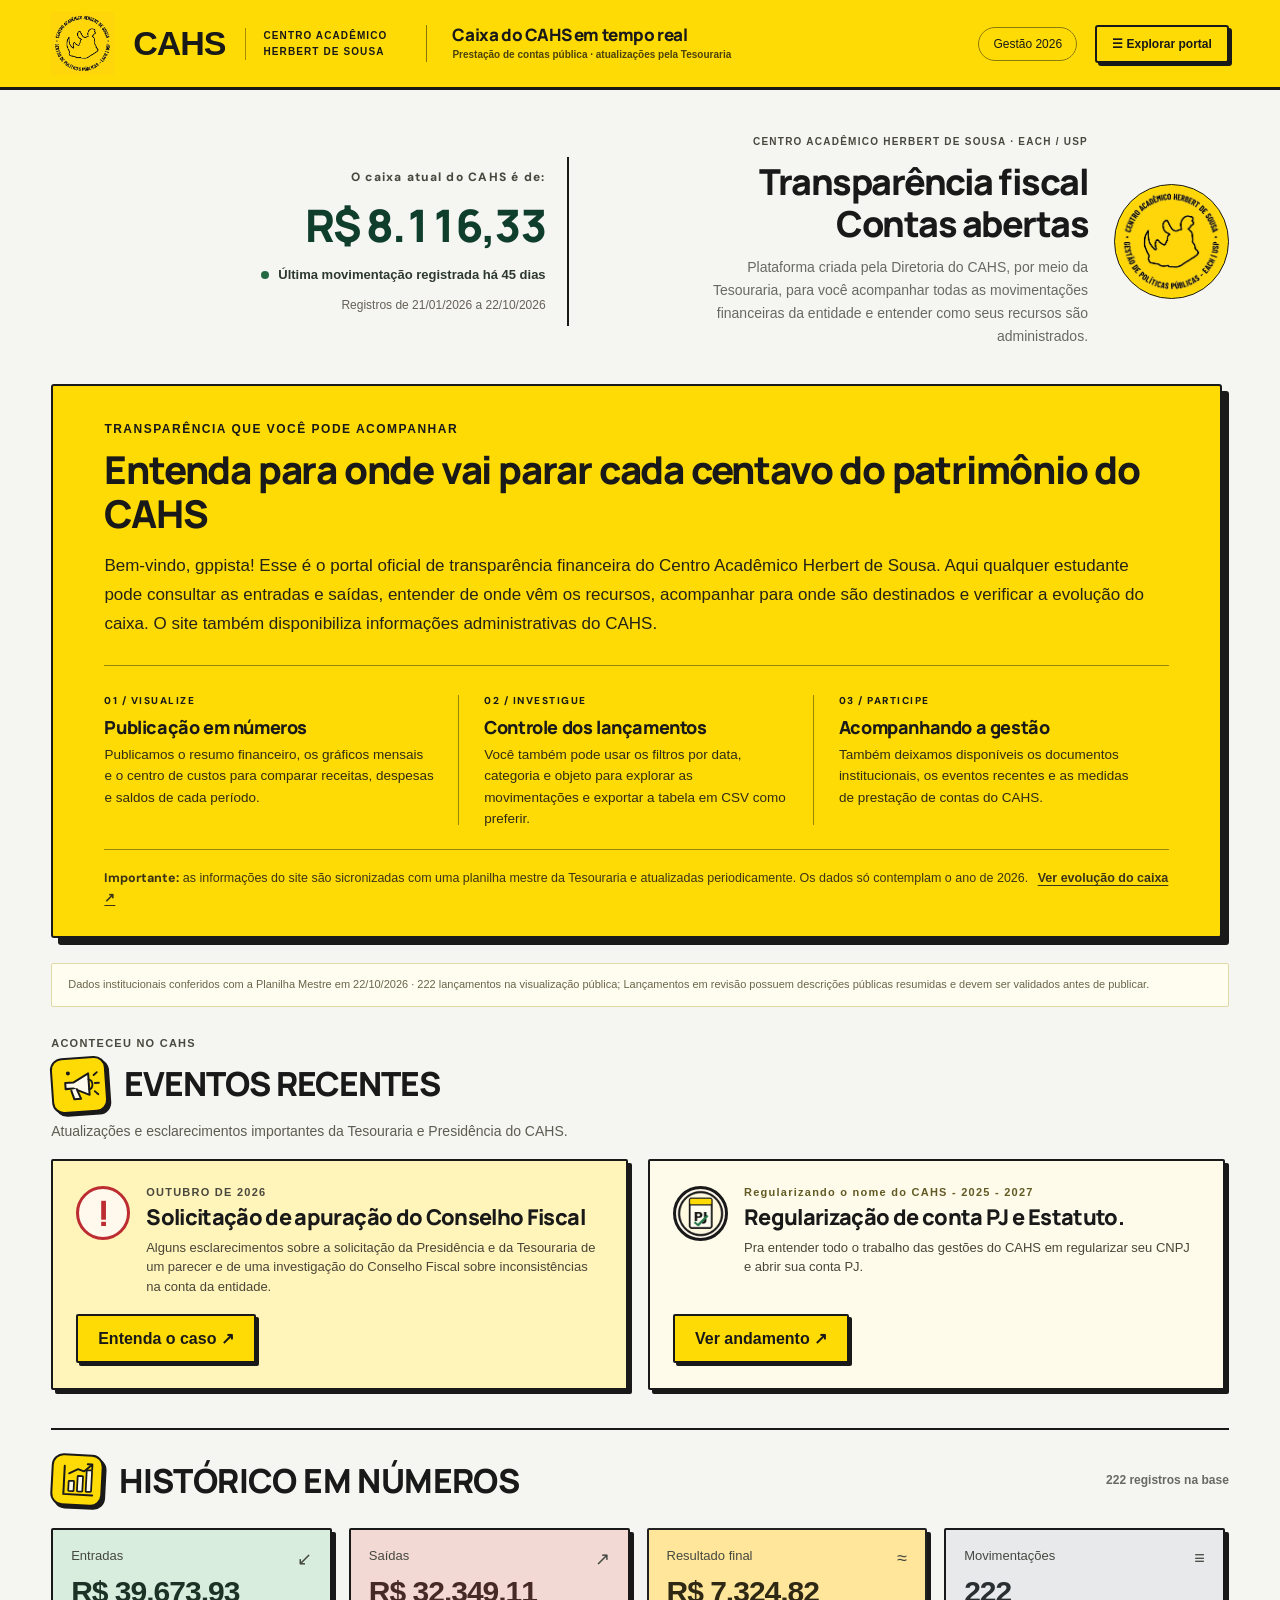
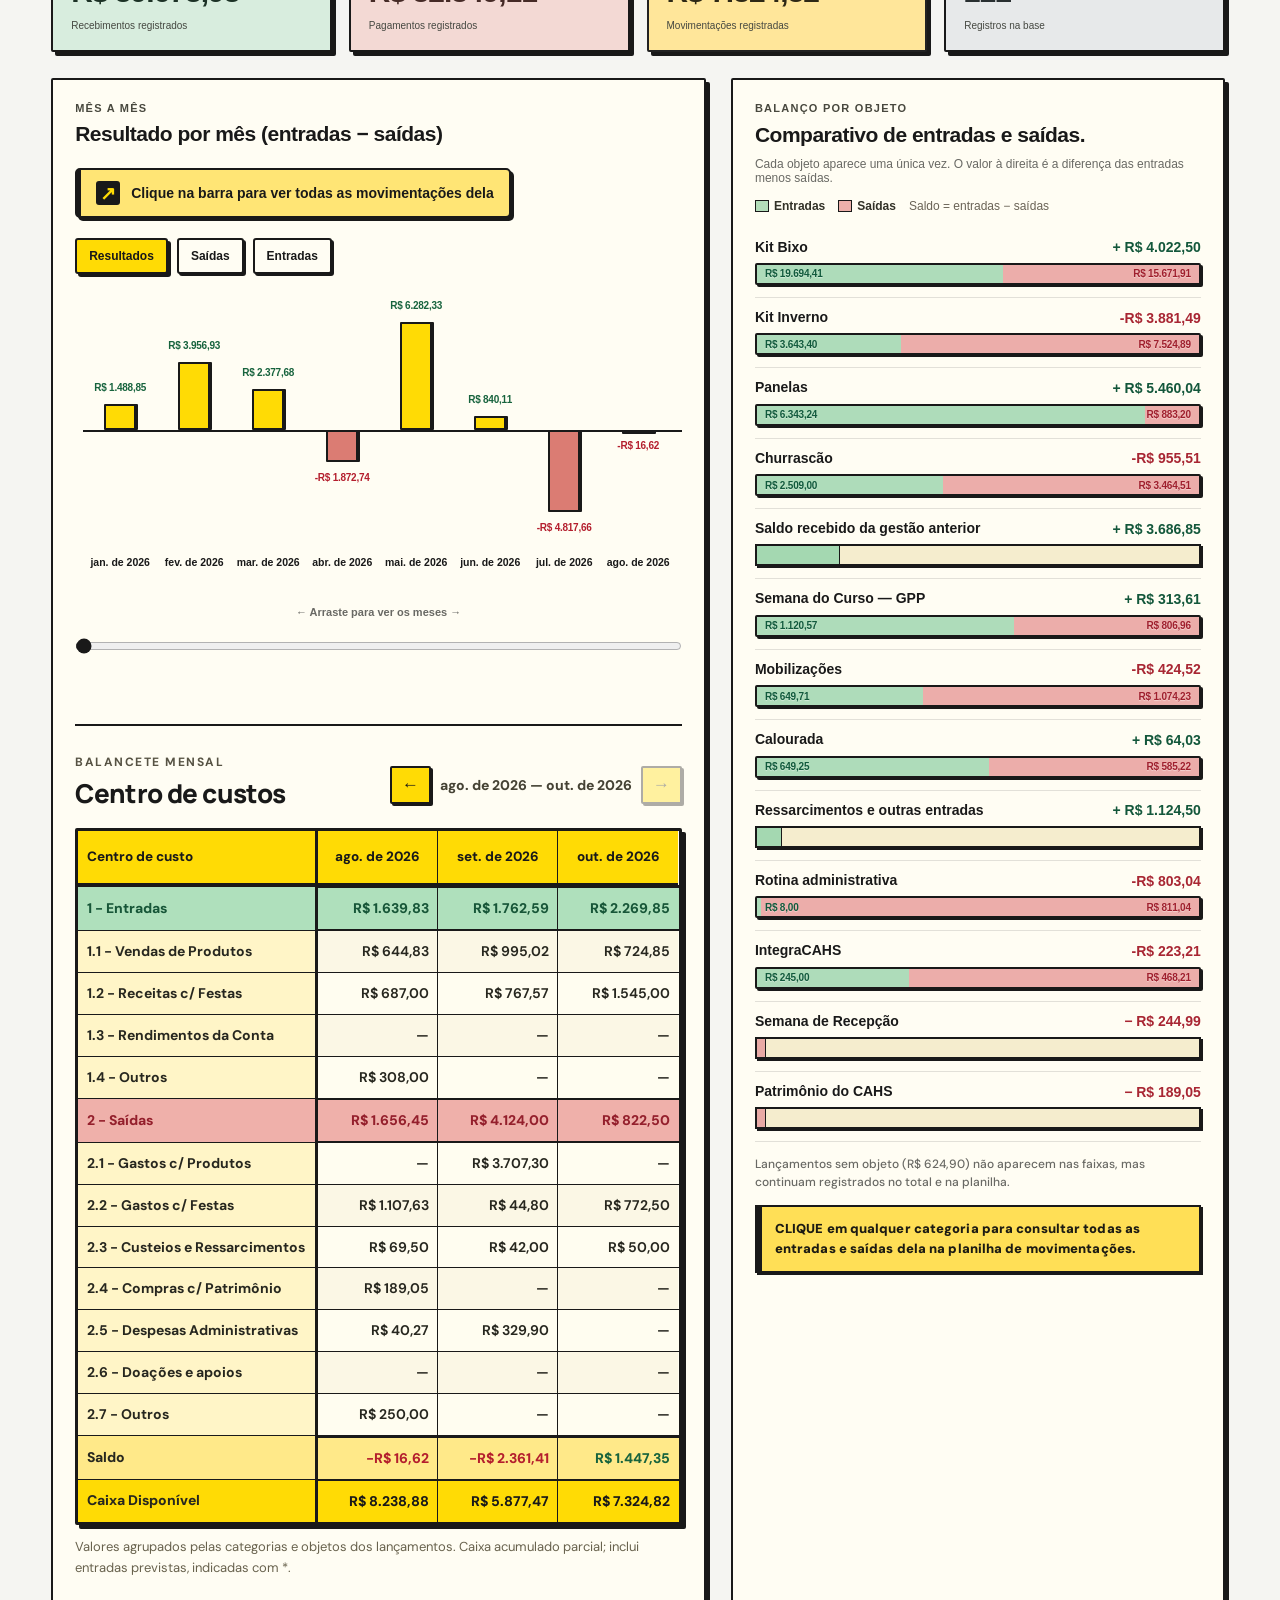
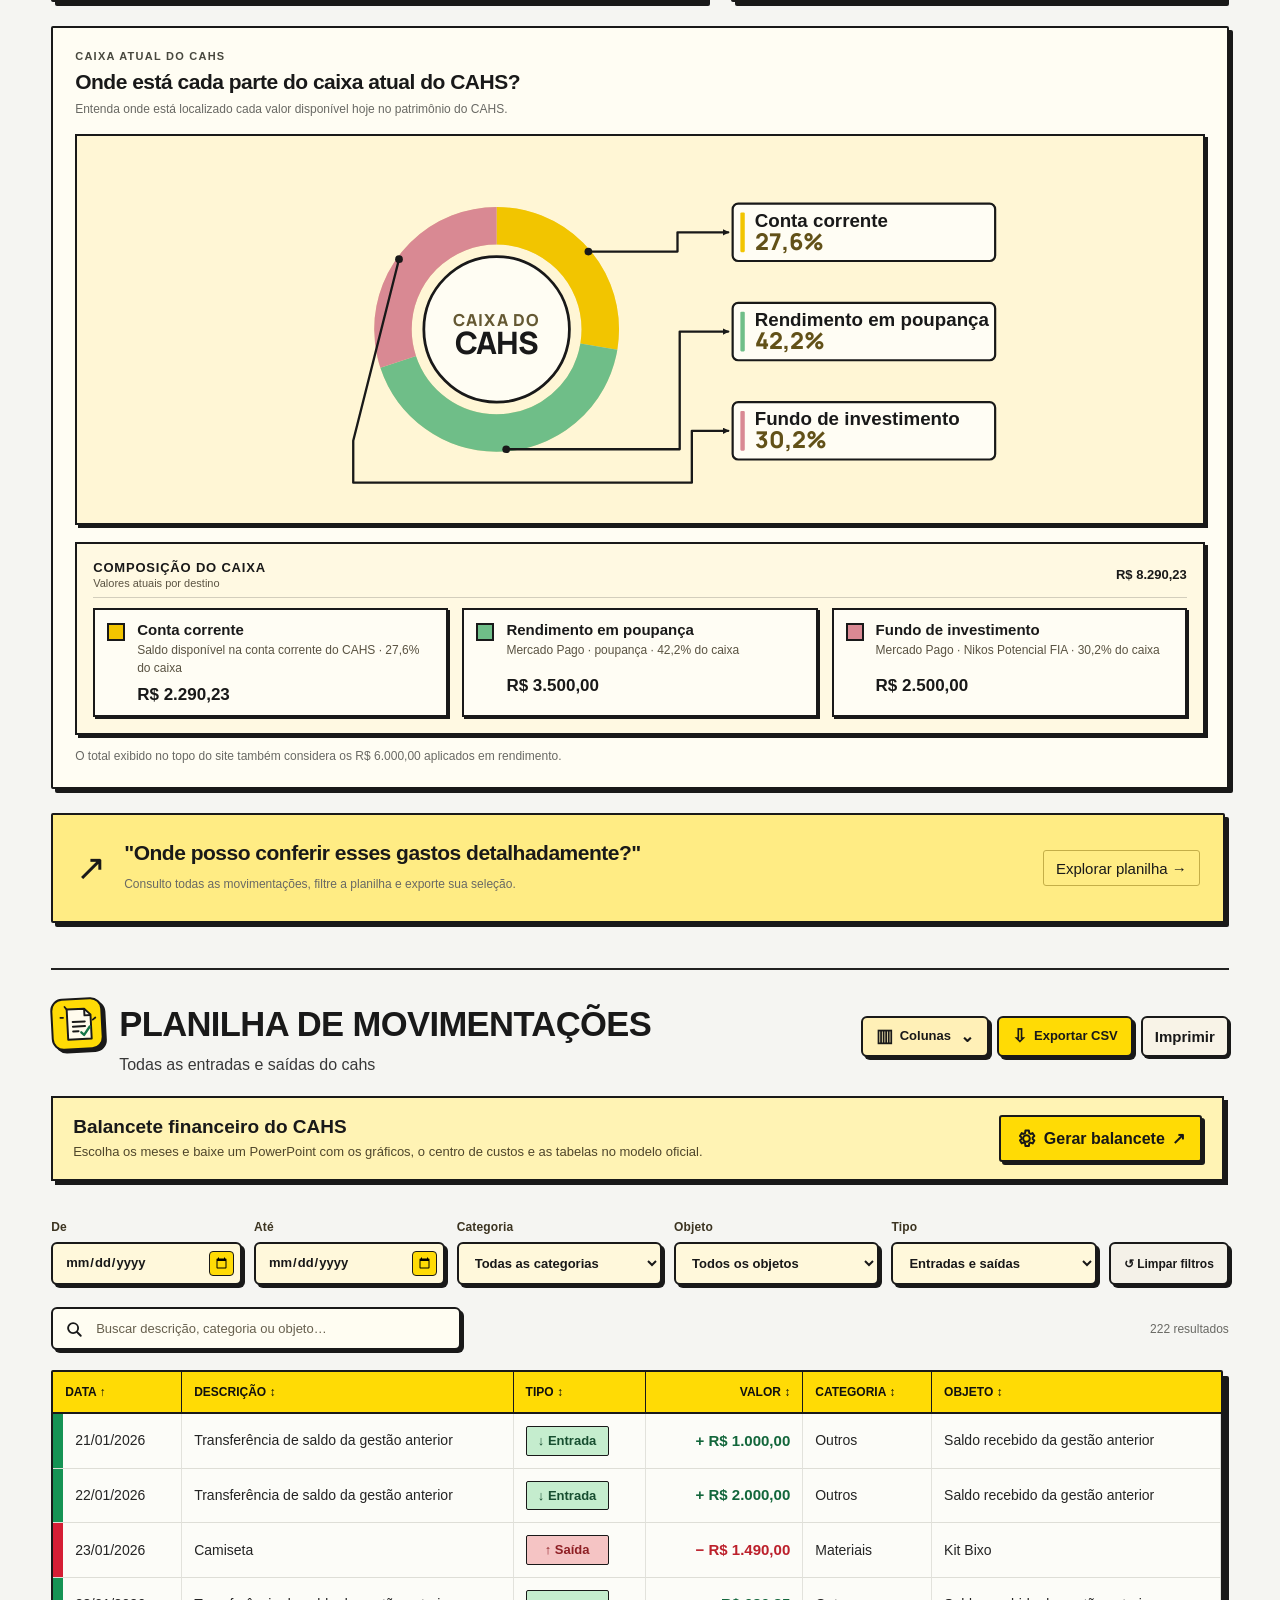
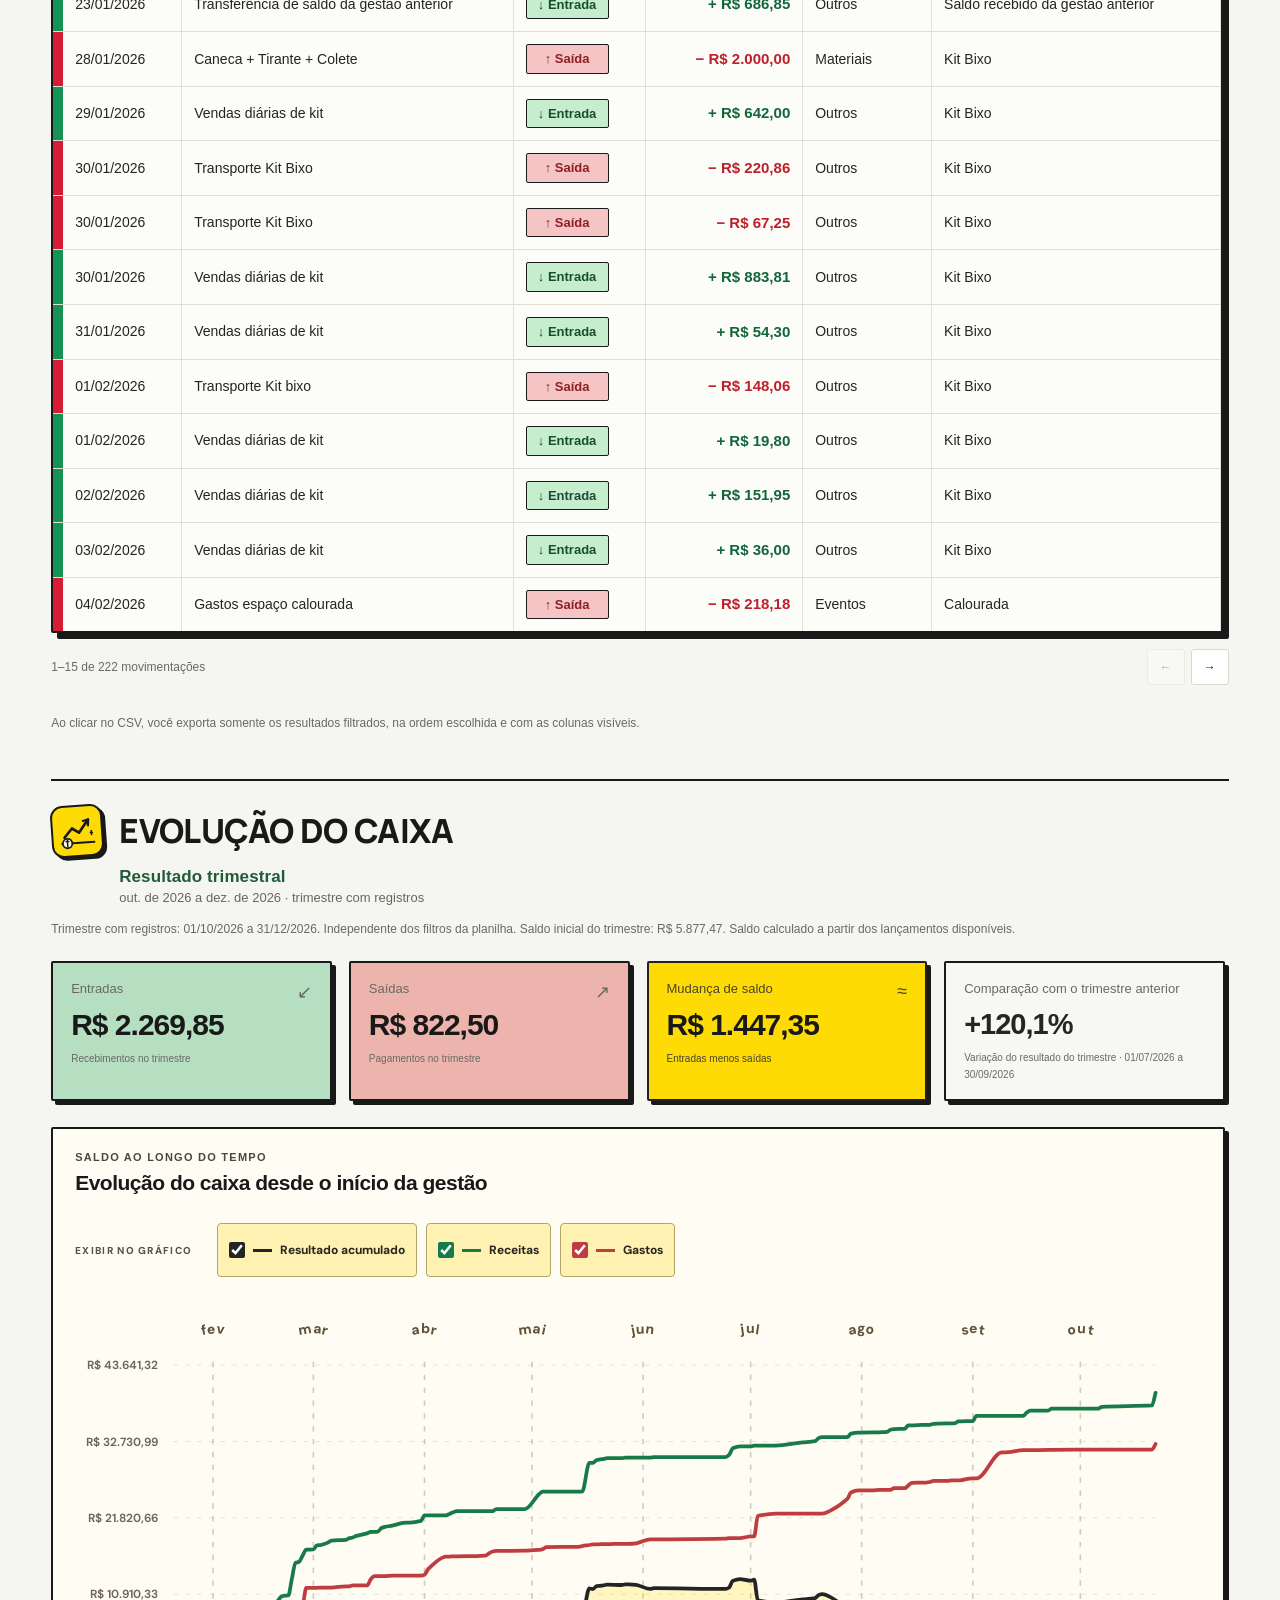
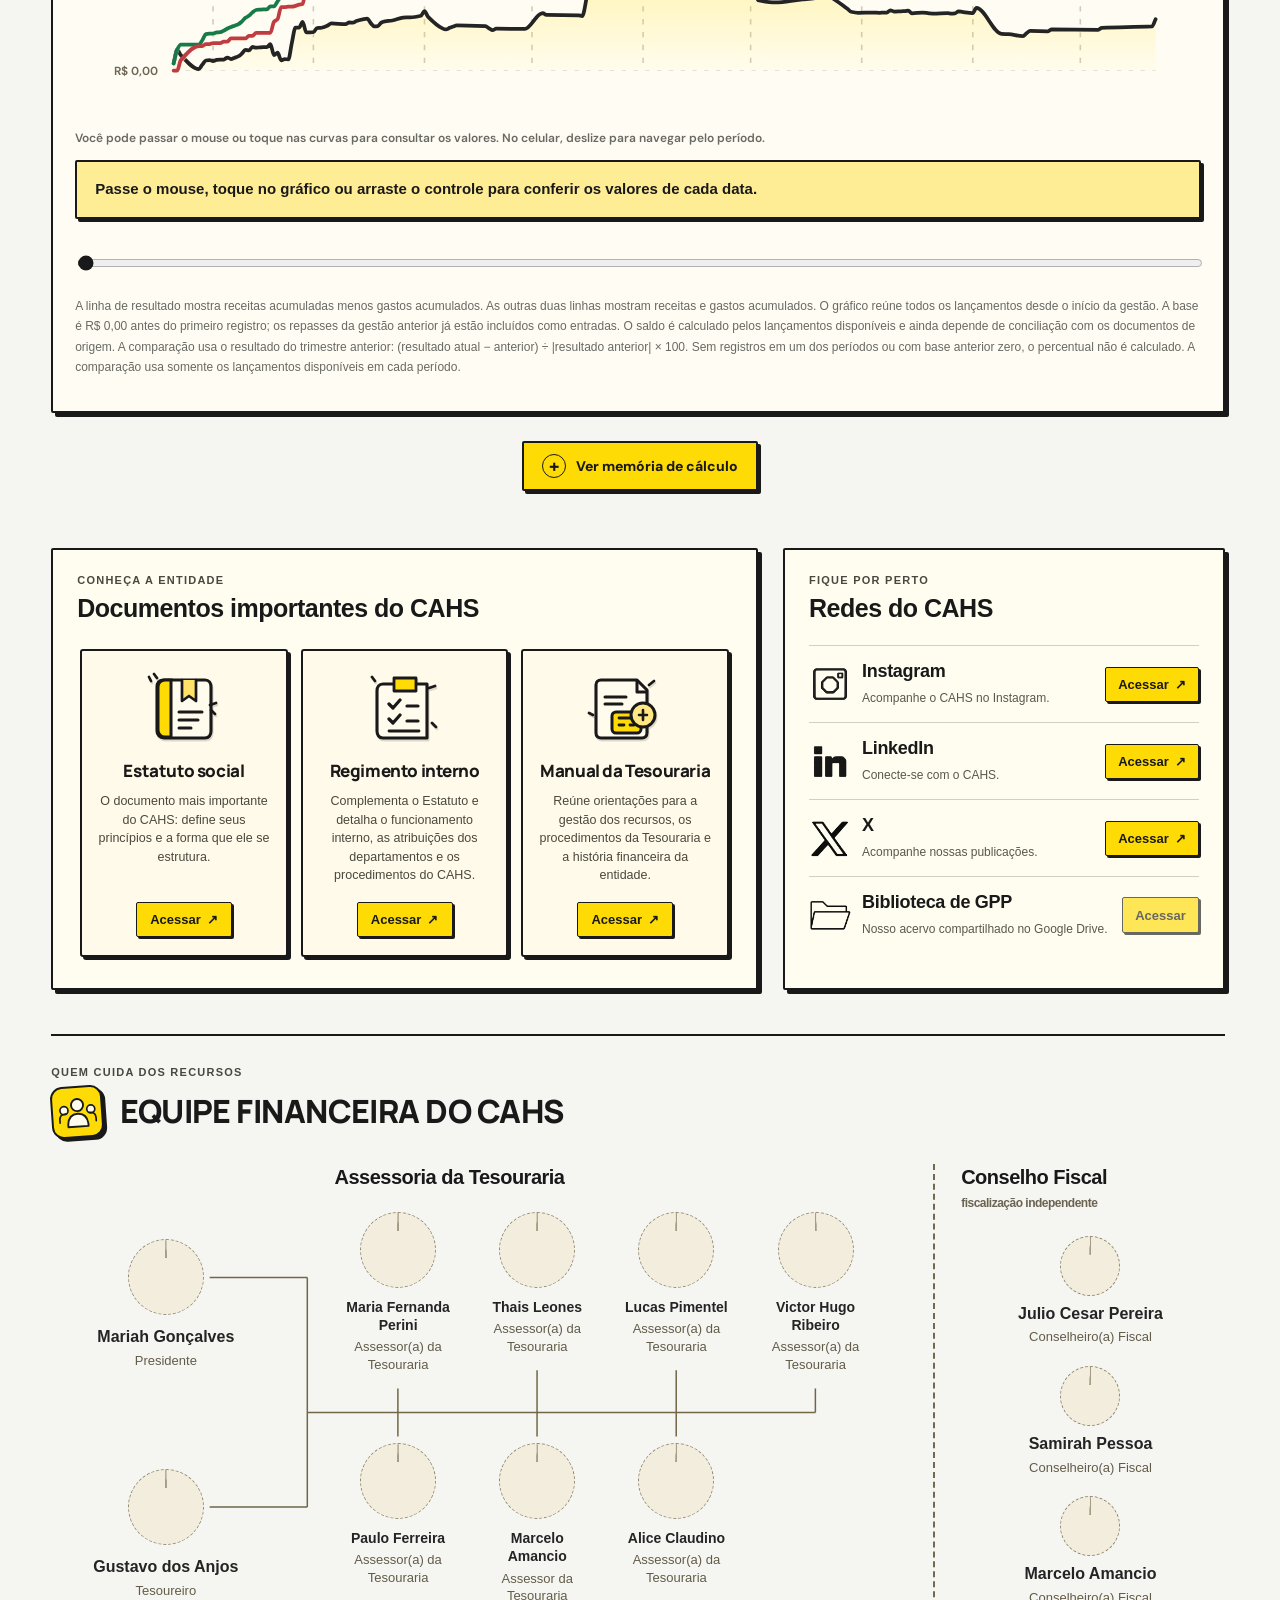
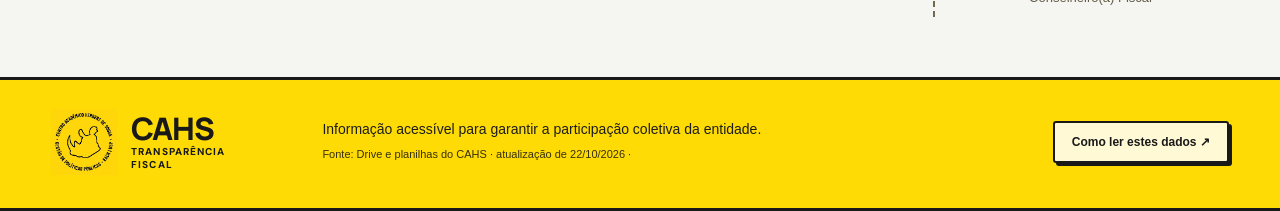
==== commit 45aa26a5: "Add files via upload" ====
--- a/index.html
+++ b/index.html
@@ -1,235 +1,1950 @@
-<!doctype html>
-<html lang="pt-BR"><head><meta charset="utf-8"><meta name="viewport" content="width=device-width,initial-scale=1"><meta name="theme-color" content="#ffd60a">
-<title>Transparência CAHS · Auditoria 2026</title><link rel="icon" type="image/png" href="logo-cahs.png"><meta name="description" content="Painel de prestação de contas e conciliação financeira, com receitas, despesas, comprovantes e pendências do CAHS, julho a outubro de 2026.">
+<!doctype html><html lang="pt-BR"><head><meta charset="utf-8"><meta name="viewport" content="width=device-width,initial-scale=1"><meta name="description" content="Transparência fiscal do CAHS. Explore receitas, despesas, categorias e evolução do caixa."><title>CAHS — Transparência fiscal</title><link rel="preconnect" href="https://fonts.googleapis.com">
+<link rel="preconnect" href="https://fonts.gstatic.com" crossorigin>
+<link href="https://fonts.googleapis.com/css2?family=DM+Sans:wght@400;500;600;700;800&family=Manrope:wght@400;500;600;700;800&display=swap" rel="stylesheet">
 <style>
-:root{--ink:#162639;--muted:#687989;--bg:#f5f7f8;--paper:#fff;--line:#e2e8ed;--teal:#087e70;--teal2:#dff3ec;--amber:#b6731a;--rose:#b84a4e;--navy:#0e273b;--shadow:0 4px 24px rgba(12,37,54,.045);--radius:16px}
-*{box-sizing:border-box}html{scroll-behavior:smooth}body{margin:0;font-family:Inter,ui-sans-serif,system-ui,-apple-system,'Segoe UI',Arial,sans-serif;background:var(--bg);color:var(--ink)}button,input,select{font:inherit}button{cursor:pointer}a{text-decoration:none;color:inherit}button:focus-visible,a:focus-visible,input:focus-visible,select:focus-visible{outline:3px solid #8ed9cd;outline-offset:2px}
-.layout{display:grid;grid-template-columns:238px minmax(0,1fr);min-height:100vh}.sidebar{background:#0c2535;color:#d8e6eb;padding:29px 17px;position:sticky;top:0;height:100vh;display:flex;flex-direction:column}.brand{display:flex;align-items:center;gap:11px;padding:4px 11px 28px;border-bottom:1px solid #234455}.mark{width:37px;height:37px;display:grid;place-items:center;color:#073a36;background:#7ad9b5;border-radius:10px;font-weight:900;letter-spacing:-1px}.brand b{font-size:14px;color:#fff;display:block;letter-spacing:.06em}.brand small{font-size:10px;letter-spacing:.13em;color:#9ab5bd}.navlabel{font-size:10px;text-transform:uppercase;letter-spacing:.15em;color:#80a0aa;margin:27px 11px 9px}.nav a{display:flex;align-items:center;gap:11px;padding:12px 13px;color:#b7cbd1;border-radius:10px;font-size:13px;margin:2px 0;transition:.15s}.nav a:hover,.nav a.active{color:#fff;background:#1b4652}.nav a.active{box-shadow:inset 3px 0 #76dac1}.nav svg{width:17px;height:17px;opacity:.85}.sidefoot{margin-top:auto;border:1px solid #2a4d58;border-radius:13px;padding:14px}.sidefoot .tag{background:#154a4a;color:#a9efdb}.sidefoot p{font-size:11px;line-height:1.7;color:#adc6cc;margin:10px 0 0}
-.main{min-width:0}.topbar{height:72px;padding:0 39px;border-bottom:1px solid var(--line);display:flex;justify-content:space-between;align-items:center;background:rgba(255,255,255,.87);position:sticky;top:0;z-index:3;backdrop-filter:blur(14px)}.crumb{font-size:12px;color:var(--muted)}.crumb strong{color:var(--ink)}.headright{display:flex;align-items:center;gap:13px}.dotlive{width:7px;height:7px;background:#25ad7f;border-radius:100%}.status{display:flex;align-items:center;gap:7px;font-size:11px;color:var(--muted)}.avatar{display:grid;place-items:center;width:33px;height:33px;background:#e9f2ed;border:1px solid #d2e7dd;border-radius:50%;font-size:12px;font-weight:800;color:#267a64}.content{max-width:1390px;margin:auto;padding:38px 39px 76px}.eyebrow{color:var(--teal);font-size:11px;text-transform:uppercase;letter-spacing:.19em;font-weight:800}.hero{display:flex;align-items:start;justify-content:space-between;gap:20px;margin-bottom:25px}.hero h1{font-size:clamp(24px,3vw,35px);line-height:1.15;letter-spacing:-.045em;margin:9px 0 10px;font-weight:790}.hero p{font-size:13px;line-height:1.7;max-width:690px;color:var(--muted);margin:0}.heroActions{display:flex;gap:8px;flex-wrap:wrap}.btn{background:#fff;border:1px solid #d5e0e4;border-radius:10px;padding:10px 12px;font-size:12px;font-weight:700;display:inline-flex;gap:8px;align-items:center;color:var(--ink);justify-content:center;white-space:nowrap}.btn:hover{background:#f4faf7}.btn.primary{background:var(--teal);color:#fff;border-color:var(--teal)}.btn.primary:hover{background:#09685e}.section{margin-top:33px;scroll-margin-top:90px}.sectiontitle{display:flex;align-items:center;justify-content:space-between;gap:14px;margin-bottom:15px}.sectiontitle h2{font-size:17px;letter-spacing:-.02em;margin:0}.sectiontitle p{margin:5px 0 0;color:var(--muted);font-size:12px}.tag{display:inline-flex;align-items:center;padding:5px 8px;font-size:10px;letter-spacing:.02em;border-radius:7px;background:#edf2f5;color:#5b7280;font-weight:800}.tag.good{background:#e1f4eb;color:#267b5a}.tag.warn{background:#fff1d9;color:#99621e}.tag.red{background:#fce9e9;color:#ac454e}.tag.navy{background:#e8eef4;color:#46617b}.legenddot{display:inline-block;width:8px;height:8px;background:#2c9d8a;border-radius:100%}
-.notice{border:1px solid #d7e6df;background:linear-gradient(105deg,#ebf8f1,#f6faf8);border-radius:12px;padding:13px 16px;display:flex;gap:10px;align-items:start;font-size:12px;line-height:1.55;color:#3b6860;margin:14px 0 25px}.notice.warn{border-color:#eddfc5;background:#fffaef;color:#816132}.notice svg{min-width:18px;margin-top:1px}
-.metrics{display:grid;grid-template-columns:repeat(4,minmax(0,1fr));gap:13px}.metric{border:1px solid var(--line);border-radius:var(--radius);background:var(--paper);padding:21px 21px 17px;box-shadow:var(--shadow);min-height:138px}.metric .label{font-size:12px;color:#697f8c;font-weight:650}.metric .value{font-size:clamp(20px,2.15vw,28px);letter-spacing:-.04em;font-weight:790;margin:13px 0 11px;font-variant-numeric:tabular-nums}.metric .sub{font-size:10.5px;color:#8b9ba6}.metric.teal .value{color:#147a64}.metric.amber .value{color:#bb7928}.metric.blue .value{color:#4668a0}.splitgrid{display:grid;grid-template-columns:1.42fr 1fr;gap:15px}.panel{border:1px solid var(--line);background:var(--paper);border-radius:var(--radius);padding:21px;box-shadow:var(--shadow);min-width:0}.panel h3{margin:0 0 5px;font-size:14px;letter-spacing:-.015em}.panel .intro{font-size:11.5px;color:var(--muted);line-height:1.65;margin:0 0 16px}.smallmuted{color:var(--muted);font-size:11px}.stackbar{height:14px;border-radius:5px;background:#edf0f2;overflow:hidden;display:flex;margin:25px 0 16px}.stackbar div{height:100%;transition:width .2s}.keyrow{display:grid;grid-template-columns:1fr auto;gap:8px;align-items:center;padding:8px 0;font-size:12px;border-bottom:1px solid #f0f2f4}.keyrow:last-child{border-bottom:none}.keyrow span{display:flex;gap:9px;align-items:center;color:#506677}.keyrow strong{font-variant-numeric:tabular-nums}.boxdot{width:9px;height:9px;border-radius:3px;flex:0 0 auto}
-.barrow{display:grid;grid-template-columns:minmax(105px,1.1fr) 2fr auto;gap:10px;align-items:center;font-size:11px;margin:13px 0}.barrow .label{color:#5e7380;white-space:nowrap;overflow:hidden;text-overflow:ellipsis}.barbg{height:8px;border-radius:5px;background:#edf4f3;overflow:hidden}.barbg i{display:block;height:100%;background:#2a9b84;border-radius:6px}.barrow strong{font-variant-numeric:tabular-nums;font-size:11px}
-.bigamount{font-size:34px;letter-spacing:-.05em;margin:8px 0 3px;font-weight:800}.scenario{border:1px solid #cfdfe0;background:linear-gradient(140deg,#f1faf6,#fff);border-radius:15px;padding:23px}.scenario .titleline{display:flex;justify-content:space-between;gap:10px;align-items:center}.formula{margin:18px 0;display:grid;gap:10px}.formularow{display:flex;align-items:center;justify-content:space-between;font-size:12px;gap:10px}.formularow span{color:#5d7180}.formularow b{font-variant-numeric:tabular-nums}.formularow.total{border-top:1px solid #cfdedb;padding-top:14px;font-weight:800}.formularow.total b{font-size:20px;color:#0b7a69}.scenario .hint{font-size:11px;color:#5a7776;line-height:1.7;margin:12px 0 0}.checkline{display:flex;align-items:flex-start;gap:9px;cursor:pointer;padding:9px 0;font-size:12px;line-height:1.5;color:#405662}.checkline input{width:16px;height:16px;accent-color:var(--teal);margin-top:2px}.explain{border-top:1px solid var(--line);margin-top:18px;padding-top:14px;font-size:11px;color:#697d8c;line-height:1.65}.scenario label{font-size:12px}
-.filterbar{display:flex;gap:8px;align-items:center;flex-wrap:wrap;margin-bottom:14px}.search{min-width:210px;flex:1;border:1px solid #d7e1e6;border-radius:10px;background:#fff;padding:11px 12px;font-size:12px}.select{padding:10px 11px;border:1px solid #d7e1e6;border-radius:10px;background:#fff;color:#324c5e;font-size:12px;max-width:205px}.datawrap{border:1px solid var(--line);border-radius:14px;background:#fff;overflow:auto;box-shadow:var(--shadow)}table{border-collapse:collapse;width:100%;font-size:11.5px}th{font-size:10px;letter-spacing:.07em;text-align:left;font-weight:750;color:#81919b;white-space:nowrap;background:#f8fafb;padding:13px 15px;border-bottom:1px solid var(--line)}td{padding:13px 15px;border-bottom:1px solid #edf1f3;vertical-align:middle}tr:last-child td{border-bottom:none}tbody tr:hover{background:#fafcfb}td.amount{text-align:right;white-space:nowrap;font-weight:800;font-variant-numeric:tabular-nums}td.statuscell{min-width:120px}.subtext{font-size:10px;color:#9aa9b2;margin-top:2px;line-height:1.45}.danger{color:#bf4b54}.goodtxt{color:#21816b}.rowtools{display:flex;justify-content:space-between;align-items:center;padding:12px 14px;background:#fff;border:1px solid var(--line);border-top:none;border-radius:0 0 14px 14px;gap:10px;font-size:11px;color:var(--muted)}.ownerselect{border:1px solid #d9e6ea;border-radius:7px;padding:6px;font-size:11px;max-width:160px;background:#fff}.mutedtable{color:#7c8b95}.cardlist{display:grid;gap:10px}.pending{display:grid;grid-template-columns:90px 1fr auto;gap:14px;border:1px solid #e3e9ec;border-radius:12px;padding:14px 16px;align-items:center;background:#fff}.pending .when{font-size:11px;color:#8798a3}.pending strong{font-size:12px}.pending p{margin:4px 0 0;color:var(--muted);font-size:11px;line-height:1.5}.pending .amount{font-weight:800;font-size:14px;white-space:nowrap}.info2{display:grid;grid-template-columns:repeat(2,minmax(0,1fr));gap:15px}.infob{padding:18px;border:1px solid var(--line);background:#fff;border-radius:13px}.infob strong{font-size:13px}.infob p{font-size:11px;color:#6b7e89;line-height:1.7;margin:9px 0 0}.foot{color:#8a9aa4;border-top:1px solid #dfe8eb;margin-top:40px;padding-top:21px;display:flex;justify-content:space-between;gap:20px;font-size:11px;line-height:1.6}.hide{display:none!important}.mobiletop{display:none}.mobileNav{display:none}.linklike{color:var(--teal);text-decoration:underline;text-underline-offset:3px}.field{border:1px solid #d6e5e5;border-radius:8px;padding:7px 9px;font-size:13px;width:110px}.tabs{display:flex;gap:4px;flex-wrap:wrap;margin:0 0 14px}.tab{padding:8px 11px;font-size:11px;border:1px solid #dae5e9;border-radius:9px;background:#fff}.tab.active{color:#fff;background:#174d56;border-color:#174d56}.sourcebadge{display:inline-flex;border:1px solid #dce8ee;padding:5px 8px;border-radius:7px;font-size:10px;color:#5e798a;background:#f7fafb}
-@media(max-width:1130px){.metrics{grid-template-columns:repeat(2,minmax(0,1fr))}.splitgrid{grid-template-columns:1fr}.content{padding:32px 24px}.topbar{padding:0 24px}}@media(max-width:740px){.layout{display:block}.sidebar{display:none}.topbar{top:0;height:62px;padding:0 16px}.mobiletop{display:flex;gap:10px;align-items:center}.mobiletop .mark{width:29px;height:29px;font-size:12px}.crumb{display:none}.content{padding:23px 14px 60px}.hero{display:block}.heroActions{margin-top:17px}.metrics{grid-template-columns:repeat(2,minmax(0,1fr));gap:9px}.metric{padding:16px 13px;min-height:123px}.metric .value{font-size:21px}.info2{grid-template-columns:1fr}.pending{grid-template-columns:65px 1fr;gap:7px}.pending .amount{grid-column:2}.section{margin-top:27px}.panel{padding:16px}.barrow{grid-template-columns:94px 1fr auto;font-size:10px}.filterbar .search{min-width:100%}.select{flex:1}.datawrap{margin-left:-3px;margin-right:-3px}.rowtools{margin-left:-3px;margin-right:-3px}.foot{display:block}.hideMobile{display:none}.mobileNav{display:flex;overflow:auto;gap:7px;margin:0 0 16px;padding-bottom:6px}.mobileNav a{font-size:11px;white-space:nowrap;padding:9px 11px;border-radius:8px;color:#477078;background:#e6f3ed}.headright .status{display:none}}
-@media print{.sidebar,.topbar,.heroActions,.filterbar,.rowtools,.tabs,.noPrint{display:none!important}.layout{display:block}.content{max-width:none;padding:0}.section{break-inside:avoid}.metric,.panel{box-shadow:none}.datawrap{max-height:none}body{background:#fff}.hero h1{font-size:25px}}
-
-/* Fluxo do procedimento administrativo */
-.proc-head{display:flex;justify-content:space-between;align-items:start;gap:14px;flex-wrap:wrap;margin-bottom:19px}
-.proc-timeline{display:grid;gap:0;max-width:970px;margin:18px auto 0}
-.proc-step{display:grid;grid-template-columns:42px minmax(0,1fr);gap:14px;position:relative;padding-bottom:17px}
-.proc-step:not(:last-child):before{content:"";position:absolute;left:20px;top:41px;bottom:-1px;width:2px;background:#dce5ea}
-.proc-index{display:grid;place-items:center;width:42px;height:42px;border:1px solid #cfdae0;border-radius:50%;background:#f5f7f8;color:#647888;font-weight:800;font-size:14px;z-index:1}
-.proc-step.done .proc-index{background:#d9f4e9;color:#146d59;border-color:#93d4bc}
-.proc-step.current .proc-index{background:#fff5e3;color:#91620b;border-color:#efcf8b}
-.proc-body{padding:15px 18px 17px;border:1px solid var(--line);border-radius:14px;background:#fff;box-shadow:var(--shadow)}
-.proc-body h3{margin:0;font-size:14px;letter-spacing:-.01em}
-.proc-body p{margin:7px 0 0;color:#637481;font-size:12px;line-height:1.65}
-.proc-body .status{font-size:10px;letter-spacing:.02em;font-weight:750;padding:4px 8px;border-radius:999px;white-space:nowrap;color:#5c7280;background:#eff3f6}
-.proc-body .status.done{color:#166c57;background:#e0f5ec}
-.proc-body .status.wait{color:#906111;background:#fff4de}
-.proc-body header{display:flex;align-items:center;justify-content:space-between;gap:12px;flex-wrap:wrap}
-.entradasParticulares-summary{margin-top:15px;padding:16px 18px;border-radius:12px;background:#f4f8fb;border:1px solid #dce7ef}
-.entradasParticulares-summary h3{margin:0 0 9px;font-size:13px}.entradasParticulares-summary .keyrow{margin:6px 0}
-.entradasParticulares-summary p{color:#526b7c;font-size:11px;line-height:1.6;margin:9px 0 0}
-@media(max-width:740px){.proc-step{grid-template-columns:34px minmax(0,1fr);gap:10px}.proc-index{width:34px;height:34px}.proc-step:not(:last-child):before{left:16px;top:33px}.proc-body{padding:13px}.proc-body header{align-items:flex-start}.proc-body h3{font-size:13px}}
-
-/* Identidade visual CAHS — amarelo, carvão, creme; logo substituível por logo-cahs.png */
-:root{--ink:#222326;--muted:#62676b;--bg:#f8f6f0;--paper:#ffffff;--line:#e7e1d2;--teal:#9d6900;--teal2:#fff2c5;--amber:#a66307;--rose:#ac454e;--navy:#202227;--shadow:0 5px 25px rgba(43,36,19,.045)}
-html{scroll-behavior:smooth}body{background:var(--bg);color:var(--ink)}
-.sidebar{background:#191b20;color:#e9e4d8}
-.brand{border-bottom-color:#35332b}
-.brand b{color:#fff8df}.brand small{color:#dec989}
-.mark,.avatar{overflow:hidden;background:#ffd60a;border:1px solid #e0aa23;border-radius:11px;color:#292519;display:flex;align-items:center;justify-content:center}
-.avatar{border-radius:50%}
-.mark img,.avatar img{display:block;width:100%;height:100%;object-fit:cover}
-.navlabel{color:#bcaa7e}.nav a{color:#d3ccc0}.nav a:hover,.nav a.active{background:#3c3320;color:#fff8df}.nav a.active{box-shadow:inset 3px 0 #ffd60a}
-.sidefoot{border-color:#4a4030}.sidefoot .tag{background:#614a22;color:#ffdf87}.sidefoot p{color:#d5c9ae}
-.eyebrow{color:#a16c04}.topbar{border-bottom-color:#e9e2d3}.dotlive{background:#ffd60a}
-.btn.primary{background:#ffd60a;color:#181818;border-color:#e9c000}.btn.primary:hover{background:#f1c900;color:#181818}
-.btn:hover{background:#fff6df}
-.barbg{background:#f2ead7}.barbg i{background:#d8a333}
-.metric.teal .value{color:#8b650e!important}.metric.blue .value{color:#4e5360!important}
-.notice{background:#fff7df;border-color:#ead6a0;color:#63502b}.notice.warn{background:#fff9e8;border-color:#e8d6a7;color:#66511c}
-.scenario{background:linear-gradient(145deg,#fff8e5,#ffffff);border-color:#e6d8ac}
-.entradasParticulares-summary{background:#fff9e6;border-color:#eadcb6}
-.proc-step.done .proc-index{background:#fbe7a4;color:#6e4b09;border-color:#e8bc4c}
-.proc-step.current .proc-index{background:#fff4d7;border-color:#e5b546;color:#725008}
-.proc-body .status.done{background:#fff3d0;color:#75540e}
-.tag.good{background:#fff0c1;color:#785610}
-:focus-visible{outline:3px solid #e4b237!important;outline-offset:3px}
-
-
-/* Parecer do Conselho Fiscal — disclosure editorial */
-.parecer-feature{background:#fff;border:1px solid #e5dfcc;border-radius:17px;overflow:hidden;box-shadow:0 7px 26px rgba(16,28,39,.04)}
-.parecer-banner{display:grid;grid-template-columns:1fr auto;gap:20px;align-items:center;padding:23px 25px;background:linear-gradient(115deg,#ffec84 0%,#fff5cb 42%,#fffef7 100%);border-bottom:1px solid #efe4b7}
-.parecer-kicker{display:inline-flex;align-items:center;gap:7px;color:#534514;font-size:11px;font-weight:800;letter-spacing:.07em;text-transform:uppercase}
-.parecer-kicker:before{content:"";display:inline-block;width:8px;height:8px;border-radius:100%;background:#171717}
-.parecer-banner h3{font-size:19px;letter-spacing:-.025em;margin:6px 0;color:#18222c}
-.parecer-banner p{margin:0;color:#56513f;font-size:12px;line-height:1.7;max-width:670px}
-.parecer-doc{display:flex;align-items:center;gap:12px;margin-top:13px;color:#6b603e;font-size:11px;font-weight:600;flex-wrap:wrap}
-.parecer-button{display:inline-flex;align-items:center;justify-content:center;gap:8px;border-radius:11px;padding:12px 16px;background:#1e252c;color:#fff;border:1px solid #1e252c;font-size:12px;font-weight:800;white-space:nowrap;transition:.15s}
-.parecer-button:hover{background:#3b434a;color:#fff}.parecer-button:focus-visible{outline:3px solid #d49e00;outline-offset:3px}
-.parecer-lead{padding:19px 25px 0;color:#4e5d67;font-size:12px;line-height:1.75}
-.parecer-disclosure{margin:15px 25px 22px;border:1px solid #e6e8e9;border-radius:13px;overflow:hidden;background:white}
-.parecer-disclosure>summary{display:flex;align-items:center;gap:12px;list-style:none;cursor:pointer;padding:16px 17px;font-size:13px;font-weight:800;color:#1e2d36;background:#f8f9f7;user-select:none}
-.parecer-disclosure>summary::-webkit-details-marker{display:none}
-.parecer-disclosure>summary:hover{background:#f4f5eb}
-.parecer-disclosure>summary:focus-visible{outline:3px solid #d6b12b;outline-offset:-3px}
-.parecer-toggleicon{display:grid;place-items:center;flex:0 0 27px;width:27px;height:27px;color:#131d27;background:#ffde40;border-radius:50%;font-size:20px;font-weight:500;line-height:1;transition:transform .2s}
-.parecer-disclosure[open] .parecer-toggleicon{transform:rotate(45deg)}
-.parecer-small{margin-left:auto;font-weight:600;color:#63717b;font-size:11px}
-.parecer-grid{display:grid;grid-template-columns:repeat(2,minmax(0,1fr));gap:12px;padding:18px;background:#fff}
-.parecer-point{padding:16px;border:1px solid #e6e8e5;border-radius:11px;background:#fdfdfa}
-.parecer-num{color:#987300;font-size:11px;font-weight:900;letter-spacing:.1em}
-.parecer-point h4{font-size:13px;margin:7px 0 6px;color:#192b35}.parecer-point p{margin:0;color:#61717a;font-size:11.5px;line-height:1.65}
-.parecer-bottom{margin:0 18px 18px;padding:14px 16px;background:#fff9e8;border-radius:10px;border-left:3px solid #d5ac22;color:#6c5a28;font-size:11.5px;line-height:1.75}
-.parecer-foot{display:flex;justify-content:space-between;align-items:center;gap:12px;margin:0 25px 23px;font-size:11px;color:#6e747a;line-height:1.6;flex-wrap:wrap}
-.parecer-link{color:#5a4a0a;font-weight:800;text-decoration:underline;text-underline-offset:3px}
-@media(max-width:740px){.parecer-banner{grid-template-columns:1fr;padding:19px 17px;gap:14px}.parecer-button{width:100%}.parecer-lead{padding:16px 17px 0}.parecer-disclosure{margin:13px 17px 17px}.parecer-disclosure>summary{font-size:12px;padding:12px}.parecer-small{display:none}.parecer-grid{grid-template-columns:1fr;padding:12px}.parecer-foot{margin:0 17px 18px}.parecer-banner h3{font-size:17px}}
-@media print{.parecer-disclosure:not([open]) .parecer-grid,.parecer-disclosure:not([open]) .parecer-bottom{display:block}.parecer-button{color:#000!important;background:transparent!important;border-color:#222!important}}
-
+:root{--ink:#182e28;--green:#185844;--lime:#d8ee8e;--paper:#f5f6f0;--line:#dde3d8;--muted:#6e7c74;--red:#aa5946}*{box-sizing:border-box}body{margin:0;background:var(--paper);color:var(--ink);font:14px 'DM Sans',sans-serif}header{height:94px;border-bottom:1px solid var(--line);display:flex;align-items:center;justify-content:space-between;padding:0 5vw;background:#fff}a{color:inherit}.brand{display:flex;gap:19px;align-items:center;text-decoration:none}.brand b{font:800 32px Manrope,sans-serif;letter-spacing:-2px}.brand b span{color:#6d9b3c;font-size:25px;padding-left:3px}.brand small{font-size:9px;letter-spacing:1.1px;line-height:1.6;border-left:1px solid var(--line);padding-left:18px}.header-right{display:flex;align-items:center;gap:28px;font-size:12px}.status{border:1px solid var(--line);border-radius:30px;padding:9px 14px;color:var(--green)}main{max-width:1500px;margin:auto;padding:0 5vw}.hero{display:flex;justify-content:space-between;align-items:center;padding:54px 0 39px}.eyebrow{font-size:10px;font-weight:700;letter-spacing:1.8px;color:var(--green)}h1{font:600 clamp(32px,4vw,58px)/1.13 Manrope,sans-serif;letter-spacing:-2.7px;margin:18px 0}h1 span{color:#8da43f}.hero p{font-size:15px;line-height:1.7;color:var(--muted)}.hero-aside{border-left:1px solid var(--line);padding:15px 0 15px 50px;display:flex;flex-direction:column;gap:13px;min-width:240px}.mini{font-size:9px;letter-spacing:2px}.hero-aside strong{font:500 72px Manrope;letter-spacing:-5px}.hero-aside>span{font-size:11px;color:var(--muted)}.source-tag{padding-top:15px;border-top:1px solid var(--line)}.notice{font-size:11px;color:#627044;padding:12px 16px;border:1px solid #dce3c9;background:#eef2e2;border-radius:5px}nav{display:flex;border-bottom:1px solid #ccd6ca;margin-top:27px;gap:35px}button,input,select,summary{font:inherit}button,summary{cursor:pointer}button{border:1px solid var(--line);background:white;color:var(--ink);padding:10px 16px;border-radius:6px;transition:.2s}button:hover{background:#eaf0e3;border-color:#9cb293}button:focus-visible,a:focus-visible,input:focus-visible,select:focus-visible,summary:focus-visible{outline:3px solid #89a94e;outline-offset:3px}button:disabled{opacity:.35;cursor:default}nav button{border:0;background:none;border-radius:0;border-bottom:3px solid transparent;padding:20px 0;color:#8b968e;font-size:11px}nav button span{font-size:14px;margin-left:8px}nav button.active{border-color:var(--green);color:var(--green);font-weight:700}.filterbar{display:flex;align-items:flex-end;gap:12px;padding:24px 0;flex-wrap:wrap}label{display:flex;flex-direction:column;gap:7px;color:var(--muted);font-size:11px}input,select{padding:10px 12px;border:1px solid var(--line);background:white;color:var(--ink);border-radius:5px;min-width:0}select{max-width:230px}input[type=date]{max-width:160px}.plain{background:none;border-color:transparent;font-size:12px;margin-left:auto}.sectionline{display:flex;justify-content:space-between;align-items:center;margin:12px 0 22px;gap:15px}h2{font:600 23px Manrope;letter-spacing:-.7px;margin:0}h3{font:600 19px Manrope;letter-spacing:-.5px;margin:8px 0}.sectionline>span,.muted,.panel p{color:var(--muted);font-size:12px}.metrics{display:grid;grid-template-columns:repeat(4,1fr);gap:16px;margin:0 0 25px}.metric{border:1px solid var(--line);border-radius:10px;background:#fff;padding:22px;position:relative}.metric .label{color:var(--muted);font-size:12px}.metric strong{display:block;font:600 clamp(21px,2.3vw,30px) Manrope;letter-spacing:-1px;margin:18px 0 8px}.metric small{color:var(--muted);font-size:10px}.metric i{font-style:normal;float:right}.metric.highlight{background:var(--green);color:white;border-color:var(--green)}.metric.highlight .label,.metric.highlight small{color:#c3d6ca}.chartgrid{display:grid;grid-template-columns:1.25fr 1fr;gap:22px}.panel{border:1px solid var(--line);border-radius:10px;background:#fff;padding:26px}.panelhead{margin-bottom:28px}.panelhead p{margin:7px 0}.bar-chart{display:flex;align-items:flex-end;gap:16px;height:235px;padding:25px 5px 0}.baritem{display:flex;flex:1;min-width:0;align-items:center;justify-content:flex-end;flex-direction:column;height:100%;gap:12px;background:none!important;border:0;padding:0}.baritem .bar{width:100%;max-width:75px;background:#2f6a54;border-radius:5px 5px 0 0;min-height:3px}.baritem:hover .bar{background:#a7c463}.baritem small{font-size:10px;color:var(--muted)}.baritem b{font-size:11px;white-space:nowrap}.categoryrow{display:block;width:100%;background:none;border:0;padding:10px 0 14px;text-align:left}.cat-top{display:flex;justify-content:space-between;font-size:12px;gap:15px}.track{height:8px;background:#eef1e9;border-radius:9px;margin:11px 0 0;overflow:hidden}.track span{display:block;height:100%;background:#83a75e;border-radius:9px}.categoryrow:nth-child(2) .track span{background:#2c6652}.categoryrow:nth-child(3) .track span{background:#b6c97f}.insight{display:flex;align-items:center;gap:25px;padding:25px 30px;background:#e8eddf;border-radius:10px;margin:24px 0}.insight>span{font-size:36px;color:#6a8949}.insight p{font-size:12px;color:var(--muted)}.insight button{margin-left:auto;white-space:nowrap;background:none;border-color:#acbba1}.actions{display:flex;gap:8px;align-items:center}.primary{background:var(--green);color:white;border-color:var(--green)}.primary:hover{background:#287158;color:white}details{position:relative}summary{list-style:none;padding:10px 14px;border:1px solid var(--line);border-radius:5px;background:#fff}#columnoptions{position:absolute;right:0;top:43px;background:white;border:1px solid var(--line);box-shadow:0 10px 30px #183b2820;padding:15px;width:210px;z-index:5;border-radius:6px}#columnoptions label{display:flex;flex-direction:row;align-items:center;margin:8px 0;color:var(--ink)}.tabletools{display:flex;justify-content:space-between;align-items:center;margin:0 0 14px;color:var(--muted);font-size:12px}#search{width:360px;max-width:70%}.tablewrap{overflow:auto;border:1px solid var(--line);border-radius:8px;background:white}table{border-collapse:collapse;width:100%;font-size:12px;text-align:left;white-space:nowrap}th{background:#edf1e8;padding:13px 15px;font-size:10px;text-transform:uppercase;letter-spacing:.8px;color:#68786c}th button{padding:0;border:0;background:none;font-size:inherit;letter-spacing:inherit;text-transform:inherit;border-radius:0}td{padding:16px 15px;border-top:1px solid #eaf0e6}td.description{white-space:normal;min-width:240px;max-width:370px;line-height:1.5}tbody tr:hover{background:#f6f8f1}.badge{display:inline-block;padding:5px 8px;border-radius:4px;font-size:10px;background:#edf3e7;color:#43713d}.badge.out{background:#f7ede7;color:#a35e48}.amount{font-variant-numeric:tabular-nums;font-weight:600;text-align:right}.positive{color:#2d7154}.negative{color:var(--red)}.pager{display:flex;justify-content:space-between;align-items:center;padding:16px 0;font-size:12px;color:var(--muted)}.pager button{margin-left:6px}.footnote{font-size:11px!important;color:var(--muted);line-height:1.7}.cashnote{font-size:12px;color:var(--muted);line-height:1.7;margin:-10px 0 22px}.cashpanel .panelhead{display:flex;justify-content:space-between;align-items:center}.initial-label input{width:180px}.cashpanel svg{display:block;width:100%;height:auto;min-height:220px}.cashpanel svg circle{cursor:pointer}.pointdetail{padding:14px 18px;background:#f0f4e8;border-radius:6px;margin:12px 0;font-size:13px}input[type=range]{width:100%;accent-color:var(--green);padding:0}.cashdetails{margin-top:20px}.cashdetails summary{border:0;padding:0;font-weight:600;margin-bottom:15px}.empty{padding:60px 20px;text-align:center;color:var(--muted);width:100%}footer{display:flex;justify-content:space-between;align-items:center;border-top:1px solid var(--line);margin-top:55px;padding:30px 0 40px;gap:30px}footer p{color:var(--muted);font-size:12px;line-height:1.8}footer small{font-size:10px}footer button{font-size:11px;background:transparent;border:0}dialog{border:1px solid var(--line);border-radius:12px;padding:40px;max-width:600px;width:90%;color:var(--ink)}dialog::backdrop{background:#102b24aa}dialog p{line-height:1.7;color:var(--muted);font-size:14px}.close{float:right;border:0;font-size:25px;padding:0 5px}dialog h2{margin-top:18px}[hidden]{display:none!important}@media(max-width:850px){header{height:76px}.header-right>span:last-child{display:none}.hero-aside{min-width:160px;padding-left:25px}.hero-aside strong{font-size:52px}.metrics{grid-template-columns:repeat(2,1fr)}.chartgrid{grid-template-columns:1fr}.insight{flex-wrap:wrap}.insight button{margin-left:0}.sectionline{flex-wrap:wrap}.actions{flex-wrap:wrap}footer{flex-wrap:wrap}.filterbar label{flex:1;min-width:130px}nav{gap:22px}nav button span{font-size:12px}}@media(max-width:550px){main{padding:0 5vw}.hero{padding:32px 0}.hero-aside{display:none}h1{letter-spacing:-1.6px}.brand small{font-size:8px;padding-left:10px}.brand{gap:10px}.status{font-size:10px}.metric{padding:16px}.metric strong{font-size:23px}.panel{padding:20px}.bar-chart{gap:9px}.baritem b{font-size:9px}nav{gap:16px;justify-content:space-between}nav button{font-size:9px}nav button span{margin-left:4px}.cashpanel .panelhead{display:block}.initial-label{margin-top:20px}.hero p{font-size:13px}.notice{line-height:1.6}.eyebrow{font-size:9px}footer{margin-top:35px}.metrics{gap:10px}.plain{margin-left:0}}@media print{header,.hero,.notice,nav,.filterbar,.actions,.tabletools,.pager,footer,.footnote{display:none!important}.view{display:none!important}#ledger{display:block!important}.tablewrap{overflow:visible;border:0}table{font-size:9px}td,th{padding:6px}.sectionline h2{font-size:20px}main{padding:0}body{background:white}}
+/* CAHS identity: a university bulletin, yellow / black / white. */
+:root{--ink:#191919;--green:#242424;--lime:#ffdb05;--paper:#f5f5f2;--line:#d9d9d2;--muted:#696964;--red:#a8453d}html{scroll-behavior:smooth;scroll-padding-top:20px}body{font-family:Calibri,'Carlito','Segoe UI',Arial,sans-serif;font-size:15px}header{height:90px;background:#ffdb05;border-bottom:3px solid #171717}.brand b{font-family:Calibri,'Carlito',Arial,sans-serif;font-size:34px;letter-spacing:-1px}.brand .logo{width:63px;height:63px;object-fit:contain}.brand small{font-size:10px;border-color:#a78e00;font-weight:700}.status{border-color:#8e7b0b;color:#191919}.hero{padding:36px 0 27px;gap:20px}.eyebrow{color:#48483e;letter-spacing:1.25px;font-size:11px}h1{font-family:Calibri,'Carlito','Segoe UI',Arial,sans-serif;font-weight:700;font-size:clamp(30px,3.4vw,48px);letter-spacing:-1.4px;margin:13px 0}.hero p{margin-bottom:0}.hero-logo{width:125px;height:125px;object-fit:contain;border-radius:50%}.balance-hero{display:flex;justify-content:space-between;gap:24px;background:#ffdb05;padding:28px 36px;border:2px solid #1a1a1a;border-radius:3px;box-shadow:7px 7px 0 #1a1a1a;margin:0 7px 25px 0}.balance-hero .eyebrow{font-size:13px;font-weight:700;color:#191919}.balance-hero strong{display:block;font-size:clamp(40px,5.6vw,76px);font-weight:700;letter-spacing:-3px;line-height:1.2;margin:8px 0}.balance-hero p{font-size:16px;margin:5px 0 9px}.balance-hero small{font-size:12px}.balance-aside{border-left:1px solid #b69c00;padding-left:30px;align-self:center;max-width:360px}.balance-aside>span{font-size:20px;line-height:1.2;font-weight:700}.balance-aside p{font-size:12px;line-height:1.6;margin:14px 0}.balance-aside a{font-weight:700;font-size:13px}.notice{background:#fffdf0;border:1px solid #e0dba5;color:#6a654a;border-radius:2px}nav{gap:0;flex-wrap:wrap;margin-top:20px;border-bottom:2px solid #191919}nav a{padding:15px 20px;text-decoration:none;font-weight:700;font-size:14px;border-right:1px solid #ddd}nav a:hover{background:#ffdb05}.filterbar{padding:20px 0 10px;gap:8px}.filterbar label{font-size:12px}.filterbar input,.filterbar select{padding:8px 9px}.view{display:block;margin:24px 0 45px;scroll-margin-top:22px}h2,h3,.metric strong{font-family:Calibri,'Carlito','Segoe UI',Arial,sans-serif}h2{font-size:27px;letter-spacing:-.5px}h3{font-size:21px}.sectionline{margin-top:0}.metric{border-radius:3px;padding:18px}.metric strong{font-size:30px;margin:12px 0 6px}.metric:nth-child(1){background:#e9f4e9;border-color:#cfdfcf}.metric:nth-child(2){background:#fbeceb;border-color:#ebd3d0}.metric.highlight{background:#222;border-color:#222}.metric.highlight .label,.metric.highlight small{color:#eee}.metric i{font-size:18px}.panel{padding:22px;border-radius:4px}.panelhead{margin-bottom:20px}.chart-switch{display:flex;gap:5px;margin-top:16px}.chart-switch button{font-size:12px;padding:7px 12px;border-radius:3px}.chart-switch button.active{background:#222;color:#ffdb05;border-color:#222}.baritem .inbar{background:#7cb789}.baritem .outbar{background:#d98f87}.baritem .netbar{background:#e5c300}.baritem:hover .bar{background:#252525}.categoryrow .track span,.categoryrow:nth-child(2) .track span,.categoryrow:nth-child(3) .track span{background:#ebce25}.track{background:#f4f1df}.insight{background:#ffed96;border-radius:3px;padding:18px 23px;gap:18px}.insight>span{color:#191919}.insight button{border-color:#c4ae48}.metrics{gap:12px;margin-bottom:20px}.primary{background:#222;color:white}.primary:hover{background:#444}button{border-radius:3px;padding:8px 12px}button:hover{background:#fff5bd;border-color:#bead63}input,select,summary{border-radius:3px}.tablewrap{border-radius:3px}table{width:100%;font-size:12px}td{padding:8px 10px;line-height:1.3}th{padding:9px 10px;letter-spacing:.25px;background:#222;color:#fff;font-size:10px}th button{color:inherit}td.description{min-width:180px;max-width:260px;line-height:1.35}td.amount{min-width:96px}td.income-cell{background:#e6f3e7;color:#24653d}td.expense-cell{background:#fbe5e3;color:#a4433b}tbody tr:hover td{box-shadow:inset 0 0 0 999px #00000005}.income-cell,.expense-cell{font-variant-numeric:tabular-nums}.badge{padding:3px 6px}.tabletools{margin-bottom:10px}.cashnote{margin-top:-8px}.cashpanel .pointdetail{background:#fff3b0}.cashpanel input[type=range]{accent-color:#b69e00}.cashpanel svg path[stroke]{stroke:#222}.cashdetails{padding:18px 20px}.cashdetails th:nth-child(2){background:#315c3d}.cashdetails th:nth-child(3){background:#84443e}footer{margin-top:30px;border-top:3px solid #222}.cashpanel .metrics{margin-top:20px}#ledger,#cash{padding-top:28px;border-top:2px solid #222}.sectionline p{margin:6px 0 0}.initial-label input{padding:8px 10px}.metrics .label{font-size:13px}.footnote{font-size:12px!important}dialog{font-family:Calibri,'Carlito','Segoe UI',Arial,sans-serif;border-radius:3px;border-top:8px solid #ffdb05}.filterbar .noncash[hidden]{display:flex!important}@media(min-width:1000px){main{padding:0 4vw;max-width:1400px}.chartgrid{grid-template-columns:1.25fr 1fr}header{padding:0 4vw}}@media(max-width:650px){.balance-aside{display:none}.balance-hero{padding:22px}.hero-logo{width:80px;height:80px}.hero .eyebrow{font-size:9px}.hero p{font-size:12px}h1{font-size:30px}.hero{padding:26px 0}.brand .logo{width:46px;height:46px}.brand b{font-size:26px}nav a{padding:12px 10px;font-size:12px}.balance-hero strong{letter-spacing:-2px}.chart-switch button{font-size:11px;padding:7px 9px}.metric strong{font-size:25px}.metric{padding:14px}.header-right{gap:8px}.hero-logo{flex-shrink:0}.status{padding:7px}.view{margin-bottom:30px}}@media print{.balance-hero{display:none!important}.income-cell{background:#e6f3e7!important;print-color-adjust:exact}.expense-cell{background:#fbe5e3!important;print-color-adjust:exact}#ledger{border:0;padding:0}}
+
+/* Standalone CAHS portal: navigation, bulletin cards and full-row colors. */
+header{position:relative;z-index:10}.site-menu{position:relative}.site-menu summary{border:2px solid #191919;background:#ffdb05;color:#191919;font-weight:700;box-shadow:3px 3px 0 #191919;padding:10px 15px;user-select:none}.site-menu summary::-webkit-details-marker{display:none}.site-menu nav{position:absolute;right:0;top:48px;display:flex;flex-direction:column;width:235px;margin:0;padding:6px;background:#fffdf0;border:2px solid #191919;box-shadow:5px 5px 0 #191919}.site-menu nav a{border:0;padding:13px 14px}.site-menu:not([open]) nav{display:none}.metric,.panel,.insight,.tablewrap{border:2px solid #191919;border-radius:2px;box-shadow:4px 4px 0 #191919}.metric:nth-child(1),.metric:nth-child(2){border-color:#191919;background:#fff7bd}.metric.highlight{background:#ffdb05;color:#191919}.metric.highlight .label,.metric.highlight small{color:#494327}.metric{background:#fffdf0}.metrics{gap:17px;margin-right:4px;margin-bottom:26px}.chartgrid{gap:25px;margin-right:4px}.insight{background:#ffec84;margin-right:4px}.track{display:block}.categoryrow:hover{background:transparent}.categoryrow:hover .track span{background:#191919}#tbody tr.income-row td{background:#e7f3e9;color:#193e27}#tbody tr.expense-row td{background:#fae8e6;color:#63302d}#tbody .badge{background:transparent;color:inherit;border:1px solid currentColor}.tablewrap{margin-right:4px}#tbody td{border-top:1px solid #00000012}#tbody tr:hover td{box-shadow:inset 0 0 0 999px #00000008}button:focus-visible,a:focus-visible,input:focus-visible,select:focus-visible,summary:focus-visible{outline:3px solid #887000;outline-offset:3px}.pointdetail{border:1px solid #191919;border-radius:2px}.bar-chart{overflow-x:auto;gap:14px}.baritem{min-width:62px}.baritem .bar{flex-shrink:0}.notice{line-height:1.6}.cashpanel{margin-right:4px}.cashdetails{margin-right:4px}.tabletools{gap:12px}.view{scroll-margin-top:24px}input,select,button{min-height:36px}th button{min-height:0}.header-right{gap:18px}#monthly .empty{align-self:center}summary::marker{color:#191919}@media(max-width:650px){header{height:80px;padding:0 5vw}.header-right>.status{display:none}.site-menu summary{font-size:13px;padding:9px 10px}.brand small{display:none}.site-menu nav{width:220px}.metrics{gap:13px}.metric strong{font-size:clamp(20px,5vw,27px);letter-spacing:-.8px}.metric small{line-height:1.4;display:block}.hero-logo{width:66px;height:66px}h1{font-size:28px}.hero{gap:12px}.balance-hero strong{font-size:49px}.filterbar label{min-width:calc(50% - 8px)}.filterbar select,.filterbar input{max-width:100%;width:100%}.filterbar .plain{margin-left:0}.chartgrid{gap:22px}.sectionline{align-items:flex-start}.actions{width:100%;gap:6px}.actions button,.actions summary{font-size:12px}.bar-chart{gap:10px}.panel{padding:18px}.cat-top{font-size:12px}.cat-top b{white-space:nowrap}.cashpanel svg{min-height:0}.pointdetail{font-size:12px;line-height:1.7}.cashpanel .panelhead{margin-bottom:16px}footer{gap:12px}.tabletools #search{max-width:none;width:100%}.tabletools{flex-wrap:wrap}.chart-switch{flex-wrap:wrap}.baritem b{font-size:10px}.initial-label input{width:100%}}@media(prefers-reduced-motion:reduce){html{scroll-behavior:auto}*{transition:none!important}}@media print{header,.balance-hero,.site-menu{display:none!important}.tablewrap{box-shadow:none;margin:0}.income-row td{background:#e7f3e9!important;print-color-adjust:exact}.expense-row td{background:#fae8e6!important;print-color-adjust:exact}td.description{min-width:100px;max-width:240px}td.amount{min-width:0}th,td{white-space:normal}#ledger{margin:0}.tablewrap{border:0}}
+
+.baritem .bar{width:58%;max-width:44px;border:1px solid #191919;border-radius:3px 3px 0 0}.baritem .inbar{background:#9acbaa}.baritem .outbar{background:#e2a09a}#cashmetrics .metric:nth-child(1){background:#e3f2e6}#cashmetrics .metric:nth-child(2){background:#f8e1df}#cashmetrics .comparison.up{background:#e3f2e6}#cashmetrics .comparison.down{background:#f8e1df}#cashmetrics .comparison.neutral{background:#fffdf0}#cashmetrics .comparison strong{font-size:29px}#cashmetrics .metric strong{overflow-wrap:anywhere}#ledger .filterbar{padding-top:0;padding-bottom:18px}
+
+/* Gráficos no estilo de mural do CAHS. */
+.balance-hero>div:first-child{flex:1;text-align:center}.balance-hero{align-items:center}.balance-aside{flex:0 1 340px;text-align:left}.balance-hero strong{margin:12px auto; font-variant-numeric:tabular-nums}
+.chartgrid>.panel,.cashpanel{background:#fffdf3}.chart-switch{gap:9px}.chart-switch button{border:2px solid #191919;background:#fffdf3;color:#191919;font-weight:700;box-shadow:2px 2px 0 #191919}.chart-switch button.active{background:#ffdb05;color:#191919;border-color:#191919;box-shadow:3px 3px 0 #191919}.chart-switch button:hover{transform:translateY(-1px)}
+.bar-chart{height:255px;padding:26px 8px 0;background:repeating-linear-gradient(to top,transparent 0,transparent 47px,#19191912 48px,transparent 49px);border-bottom:2px solid #191919;margin-bottom:12px}.baritem{gap:14px;justify-content:flex-end}.baritem .bar{width:55%;max-width:39px;border:2px solid #191919;border-radius:2px 2px 0 0;box-shadow:3px -2px 0 #191919;min-height:3px}.baritem .inbar{background:#aad6b4}.baritem .outbar{background:#e7aaa3}.baritem .netbar{background:#ffdb05}.baritem:hover .bar{filter:brightness(.94);background:#ffdb05}.baritem b{font-size:13px;font-weight:700}.baritem small{font-size:12px;color:#191919;font-weight:700;background:#fffdf3;padding:4px 1px}.baritem:focus-visible{outline-offset:4px}
+.categoryrow{padding:12px 0;min-height:62px}.cat-top{font-size:14px;align-items:baseline}.cat-top>span{font-weight:700}.cat-top b{font-size:13px}.cat-top small{color:#555}.track{height:13px;overflow:visible;border:1px solid #191919;border-radius:2px;background:#f5f0d9;box-shadow:2px 2px 0 #191919}.track span,.categoryrow:nth-child(2) .track span,.categoryrow:nth-child(3) .track span{background:#ffdb05;border:1px solid #191919;border-radius:1px;min-width:3px;height:100%}.categoryrow:hover .track span{background:#e8c600}.cashpanel svg text{font-family:Calibri,Carlito,'Segoe UI',Arial,sans-serif;fill:#363329;font-weight:600}.cashpanel svg path[stroke]{stroke-width:3.5;stroke-linecap:round}.pointdetail{background:#ffed96!important;border:2px solid #191919;box-shadow:3px 3px 0 #191919;padding:16px 18px;font-size:15px;font-weight:700;line-height:1.5}.cashpanel input[type=range]{margin-top:18px;accent-color:#191919}.cashpanel svg{overflow:visible}.cashpanel .panelhead h3{max-width:500px}
+@media(max-width:650px){.balance-hero{padding:24px 14px}.balance-hero>div:first-child{width:100%}.balance-hero strong{font-size:clamp(38px,11vw,54px)}.baritem b{font-size:11px}.baritem small{font-size:11px}.bar-chart{gap:13px}.cat-top{font-size:12px;gap:8px}.cat-top b{font-size:12px}.pointdetail{font-size:13px}.chart-switch button{padding:7px 8px}}
+
+/* Verde e vermelho com maior presença, preservando contraste. */
+.baritem .inbar{background:#69b881}.baritem .outbar{background:#db7c73}
+#tbody tr.income-row td{background:#c5e6cf;color:#193e27}
+#tbody tr.expense-row td{background:#f0c3be;color:#63302d}
+#cashmetrics .metric:nth-child(1),#cashmetrics .comparison.up{background:#b6dfc2}
+#cashmetrics .metric:nth-child(2),#cashmetrics .comparison.down{background:#edb4ae}
+td.income-cell{background:#c5e6cf;color:#193e27}td.expense-cell{background:#f0c3be;color:#63302d}
+@media print{#tbody .income-row td{background:#c5e6cf!important}#tbody .expense-row td{background:#f0c3be!important}}
+
+/* Planilha conforme a referência: amarelo, papel claro e marcadores laterais. */
+#ledger>.sectionline h2{display:flex;align-items:center;gap:13px;text-transform:uppercase;font-weight:800;font-size:clamp(24px,2.7vw,36px);letter-spacing:-.6px}
+#ledger>.sectionline h2::before{content:"";display:block;width:28px;height:28px;background:#ffdb05;flex-shrink:0;border-radius:1px}
+#ledger>.sectionline .muted{font-size:16px;color:#383838;margin-left:41px}
+#ledger>.tablewrap{border:2px solid #191919;border-radius:2px;box-shadow:6px 6px 0 #191919;background:#fcfcf8;margin-right:6px}
+#ledger table{font-size:14px}
+#ledger th{background:#ffdb05;color:#101010;border-right:1px solid #191919;border-bottom:2px solid #191919;padding:13px 12px;font-size:12px;font-weight:800;letter-spacing:0;text-align:left}
+#ledger th:last-child{border-right:0}
+#ledger th button{font-weight:800;white-space:nowrap;color:#101010}
+#ledger th button:hover{background:transparent;color:#514300}
+#tbody tr.income-row td,#tbody tr.expense-row td{background:#fcfcf8;color:#242424;border-right:1px solid #e2e2dc;border-top:1px solid #deded7;padding:12px 12px;line-height:1.35}
+#tbody td:last-child{border-right:0}
+#tbody tr.income-row td:first-child{border-left:10px solid #159354}
+#tbody tr.expense-row td:first-child{border-left:10px solid #d51e35}
+#tbody tr.income-row td.income-cell{color:#14603c;font-weight:800;font-size:15px}
+#tbody tr.expense-row td.expense-cell{color:#b31c26;font-weight:800;font-size:15px}
+#tbody tr.expense-row td.income-cell,#tbody tr.income-row td.expense-cell{color:#777;font-weight:600;text-align:center}
+#tbody td.description{min-width:180px;max-width:270px}
+#tbody td.amount{white-space:nowrap;min-width:105px}
+#tbody .badge{border:1.5px solid #191919;border-radius:2px;padding:5px 9px;font-weight:700;font-size:13px;min-width:83px;text-align:center}
+#tbody .income-row .badge{background:#c5edce;color:#174e30}
+#tbody .expense-row .badge{background:#f5c4c4;color:#8e1f24}
+#tbody tr:hover td{box-shadow:inset 0 0 0 999px #ffdb050d}
+@media(max-width:650px){#ledger>.sectionline h2{font-size:24px;gap:10px}#ledger>.sectionline h2::before{width:23px;height:23px}#ledger>.sectionline .muted{margin-left:33px;font-size:14px}#ledger table{font-size:13px}#tbody tr.income-row td,#tbody tr.expense-row td{padding:10px}#ledger th{padding:11px 10px}}
+@media print{#ledger>.tablewrap{box-shadow:none;border:1px solid #191919}#tbody tr.income-row td,#tbody tr.expense-row td{background:#fcfcf8!important;padding:6px;font-size:9px}#ledger th{background:#ffdb05!important;color:#111!important;font-size:9px;padding:7px;print-color-adjust:exact}#tbody .badge{font-size:9px;min-width:0;padding:3px}#tbody tr.income-row td.income-cell,#tbody tr.expense-row td.expense-cell{font-size:10px}#ledger>.sectionline .muted{margin-left:0}#ledger>.sectionline h2::before{display:none}}
+
+/* Continuous header background and an uninterrupted lower rule. */
+#ledger table{border-collapse:separate;border-spacing:0}
+#ledger thead,#ledger thead tr{background:#ffdb05}
+#ledger th{position:relative;z-index:2;background:#ffdb05;border-top:0;border-bottom:2px solid #191919}
+#tbody tr.income-row td:first-child,#tbody tr.expense-row td:first-child{border-left:0;position:relative;padding-left:22px}
+#tbody tr.income-row td:first-child::before,#tbody tr.expense-row td:first-child::before{content:"";position:absolute;left:0;top:0;bottom:0;width:10px;background:#159354;z-index:0}
+#tbody tr.expense-row td:first-child::before{background:#d51e35}
+#tbody tr:first-child td{border-top:0}
+.audit-block{margin-top:30px}.audit-block summary{background:#ffdb05;border:2px solid #191919;font-weight:700}.audit-block table{white-space:normal}.audit-block td,.audit-block th{padding:10px}.audit-block .tablewrap{max-height:390px;margin-top:18px}
+
+/* One shared zero axis, independent of month label wrapping. */
+#monthly{height:300px;padding:0 8px;gap:0;align-items:stretch;border-bottom:0;background:none}
+#monthly .baritem{position:relative;display:block;flex:1 0 96px;min-width:96px;height:100%;padding:0;overflow:visible;border-radius:0}
+#monthly .baritem::before{content:"";position:absolute;left:0;right:0;top:var(--zero-y);border-top:2px solid #191919;z-index:2;pointer-events:none}
+#monthly .baritem .bar{position:absolute;left:50%;transform:translateX(-50%);width:34px;max-width:34px;min-height:0;box-shadow:2px 0 0 #191919;border-radius:1px}
+#monthly .baritem b{position:absolute;left:0;right:0;transform:translateY(-100%);font-size:11px;line-height:16px;white-space:nowrap}
+#monthly .baritem.below-zero b{transform:none}
+#monthly .baritem small{position:absolute;left:4px;right:4px;top:261px;height:32px;padding:0;display:flex;align-items:flex-start;justify-content:center;line-height:15px;font-size:11px;background:none}
+
+.cost-center{margin-top:26px;border-top:2px solid #191919;padding-top:20px}
+.cost-heading{display:flex;align-items:center;justify-content:space-between;gap:12px;flex-wrap:wrap;margin-bottom:12px}.cost-heading h3{margin:5px 0}.cost-controls{display:flex;align-items:center;gap:9px}.cost-controls button{padding:4px 10px;border:2px solid #191919;background:#ffdb05;border-radius:2px;font-weight:bold}.cost-controls span{font-size:12px;font-weight:700}
+.cost-wrap{border:2px solid #191919;box-shadow:3px 3px 0 #191919;overflow:hidden}
+:is(#cost-table,.cost-snapshot){width:100%;table-layout:fixed;border-collapse:separate;border-spacing:0;white-space:normal;font-size:12px;color:#191919}
+:is(#cost-table,.cost-snapshot) th,:is(#cost-table,.cost-snapshot) td{border:0;border-right:1px solid #191919;border-bottom:1px solid #191919;padding:8px 6px;letter-spacing:0;text-transform:none;background:#fff4ce;line-height:1.25}
+:is(#cost-table,.cost-snapshot) th:first-child{width:40%;text-align:left;position:sticky;left:0;z-index:1;font-weight:600}
+:is(#cost-table,.cost-snapshot) thead th{background:#ffdb05;font-weight:800;text-align:center;font-size:12px}
+:is(#cost-table,.cost-snapshot) td{text-align:right;font-variant-numeric:tabular-nums;white-space:nowrap}
+:is(#cost-table,.cost-snapshot) tr>:last-child{border-right:0}:is(#cost-table,.cost-snapshot) tr:last-child>*{border-bottom:0}
+:is(#cost-table,.cost-snapshot) .cost-in>*{background:#a8d5ad;font-weight:800}:is(#cost-table,.cost-snapshot) .cost-out>*{background:#e99892;font-weight:800}
+:is(#cost-table,.cost-snapshot) .cost-net>*{background:#ffe477;font-weight:800}:is(#cost-table,.cost-snapshot) .cost-cash>*{background:#ffdb05;font-weight:800}
+:is(#cost-table,.cost-snapshot) .cost-negative{color:#a61724}:is(#cost-table,.cost-snapshot) .cost-positive{color:#175b3e}
+.cost-note{font-size:11px!important;line-height:1.5;margin:12px 0 0;color:#625b44!important}
+:is(#cost-table,.cost-snapshot).cost-slide td,:is(#cost-table,.cost-snapshot).cost-slide thead th:not(:first-child){animation:cost-slide .23s ease-out}@keyframes cost-slide{from{opacity:.2;transform:translateX(var(--cost-shift,18px))}to{opacity:1;transform:translateX(0)}}
+@media(max-width:550px){:is(#cost-table,.cost-snapshot){font-size:10px}:is(#cost-table,.cost-snapshot) th,:is(#cost-table,.cost-snapshot) td{padding:7px 3px}:is(#cost-table,.cost-snapshot) thead th{font-size:10px}:is(#cost-table,.cost-snapshot) th:first-child{width:37%}.cost-controls{width:100%;justify-content:space-between}}
+@media(prefers-reduced-motion:reduce){:is(#cost-table,.cost-snapshot).cost-slide td,:is(#cost-table,.cost-snapshot).cost-slide thead th{animation:none}}
+
+/* Keep the chart inside its grid column and expose horizontal navigation. */
+.chartgrid{grid-template-columns:minmax(0,.95fr) minmax(0,1.05fr)}
+.chartgrid>.panel{min-width:0}
+#monthly{width:100%;max-width:100%;overflow-x:auto;overflow-y:hidden;touch-action:pan-x pan-y;cursor:grab;scrollbar-width:thin;scrollbar-color:#191919 #fff1ad}
+#monthly.dragging,#monthly.dragging .baritem{cursor:grabbing;user-select:none}
+#monthly .baritem{flex:0 0 96px}
+.chart-scroll{display:flex;align-items:center;gap:10px;margin-top:8px}
+.chart-scroll span{font-size:11px;white-space:nowrap;font-weight:700}
+.chart-scroll input{min-width:0;width:100%;margin:0;padding:0;height:24px;accent-color:#191919;cursor:ew-resize}
+@media(max-width:850px){.chartgrid{grid-template-columns:minmax(0,1fr)}}
+
+.resources-grid{display:grid;grid-template-columns:minmax(0,1.6fr) minmax(0,1fr);gap:25px;margin:40px 4px 0 0;align-items:stretch}
+.resources-grid .panel{min-width:0;background:#fffdf0;padding:24px}
+.resources-grid h2{font-size:25px;line-height:1.15;margin:8px 0 22px;font-weight:800}
+.resource-row{display:grid;grid-template-columns:42px minmax(0,1fr) auto;align-items:center;gap:14px;padding:20px 0;border-top:1px solid #19191933}
+.resource-icon{width:42px;height:48px;display:grid;place-items:center;background:#ffdb05;border:1.5px solid #191919;border-radius:2px;box-shadow:2px 2px 0 #191919}
+.resource-icon svg{width:26px;height:26px}
+.resource-copy h3{font-size:20px;font-weight:800;line-height:1.2;margin:0 0 6px;letter-spacing:-.3px}
+.resource-copy p{font-size:13px;line-height:1.5;color:#59584e;margin:0}
+.resource-access{padding:9px 12px;border:1.5px solid #191919;background:#ffdb05;border-radius:2px;box-shadow:2px 2px 0 #191919;font-size:13px;font-weight:700;white-space:nowrap;text-decoration:none}
+.resource-access:disabled{opacity:.65;cursor:default}
+.resources-social .resource-row{grid-template-columns:34px minmax(0,1fr) auto;gap:11px;padding:15px 0}
+.resources-social .resource-icon{width:34px;height:38px}.resources-social .resource-icon svg{width:23px;height:23px}
+.resources-social .resource-copy h3{font-size:18px}.resources-social .resource-copy p{font-size:12px}
+@media(max-width:850px){.resources-grid{grid-template-columns:minmax(0,1fr)}.resources-grid h2{font-size:23px}}
+@media(max-width:480px){.resources-grid .panel{padding:18px}.resource-row{grid-template-columns:32px minmax(0,1fr) auto;gap:9px}.resource-icon{width:32px;height:39px}.resource-icon svg{width:23px;height:23px}.resource-copy h3{font-size:18px}.resource-copy p{font-size:12px}.resource-access{font-size:12px;padding:8px}.resources-social .resource-row{gap:9px}}
+@media print{.resources-grid{display:none!important}}
+
+/* Wider monthly panel and a ledger style shared with the portal. */
+.chartgrid{grid-template-columns:minmax(0,1.14fr) minmax(0,.86fr)}
+#monthly .baritem b.value-positive{color:#17633d}
+#monthly .baritem b.value-negative{color:#b41e2d}
+#monthly .baritem b.value-neutral{color:#4c4b41}
+.cost-heading h3{font-size:24px;font-weight:800;letter-spacing:-.5px}
+.cost-heading .eyebrow{color:#575344;letter-spacing:1.5px}
+.cost-controls button{box-shadow:2px 2px 0 #191919}
+.cost-controls span{color:#454234;font-size:12px}
+.cost-wrap{border:2px solid #191919;border-radius:2px;box-shadow:4px 4px 0 #191919;background:#fffdf0}
+:is(#cost-table,.cost-snapshot){font-family:Calibri,Carlito,'Segoe UI',Arial,sans-serif;color:#29291f;font-size:13px}
+:is(#cost-table,.cost-snapshot) th,:is(#cost-table,.cost-snapshot) td{padding:10px 8px;line-height:1.3;background:#fffdf0;border-right:1px solid #19191920;border-bottom:1px solid #19191924}
+:is(#cost-table,.cost-snapshot) th:first-child{width:40%;font-weight:600;background:#fff5c7;color:#302e21}
+:is(#cost-table,.cost-snapshot) td{font-weight:600;letter-spacing:-.2px;font-variant-numeric:tabular-nums}
+:is(#cost-table,.cost-snapshot) tbody tr:nth-child(even):not(.cost-in):not(.cost-out):not(.cost-net):not(.cost-cash) td{background:#fbf7e5}
+:is(#cost-table,.cost-snapshot) thead th{background:#ffdb05!important;color:#191919!important;font-size:13px;font-weight:800;border-right:1px solid #191919;border-bottom:2px solid #191919;padding-top:12px;padding-bottom:12px}
+:is(#cost-table,.cost-snapshot) .cost-in>*{background:#afe0bc!important;color:#175638!important;font-weight:800;border-top:1px solid #191919;border-bottom:1px solid #191919}
+:is(#cost-table,.cost-snapshot) .cost-out>*{background:#efb0aa!important;color:#941f2c!important;font-weight:800;border-top:1px solid #191919;border-bottom:1px solid #191919}
+:is(#cost-table,.cost-snapshot) .cost-net>*{background:#ffe989!important;font-weight:800;border-top:2px solid #191919}
+:is(#cost-table,.cost-snapshot) .cost-cash>*{background:#ffdb05!important;font-weight:800;border-top:1px solid #191919}
+:is(#cost-table,.cost-snapshot) td.cost-negative{color:#b41e2d}:is(#cost-table,.cost-snapshot) td.cost-positive{color:#17633d}
+.cost-note{font-size:12px!important;color:#68624d!important}
+@media(max-width:850px){.chartgrid{grid-template-columns:minmax(0,1fr)}}
+@media(max-width:550px){:is(#cost-table,.cost-snapshot){font-size:11px}:is(#cost-table,.cost-snapshot) th,:is(#cost-table,.cost-snapshot) td{padding:8px 4px}:is(#cost-table,.cost-snapshot) thead th{font-size:11px}.cost-heading h3{font-size:22px}}
+
+.resource-icon,.resources-social .resource-icon{background:transparent;border:0;box-shadow:none;border-radius:0;width:48px;height:52px}
+.resource-icon img{display:block;width:100%;height:100%;object-fit:contain}
+.resource-row{grid-template-columns:48px minmax(0,1fr) auto}
+.resources-social .resource-row{grid-template-columns:42px minmax(0,1fr) auto}
+.resources-social .resource-icon{width:42px;height:46px}
+@media(max-width:480px){.resource-row,.resources-social .resource-row{grid-template-columns:34px minmax(0,1fr) auto}.resource-icon,.resources-social .resource-icon{width:34px;height:40px}}
+
+.case-entry{margin:32px 4px 0 0;display:flex;align-items:center;justify-content:space-between;gap:24px;background:#fff4b9}
+.case-entry h2{font-size:26px;font-weight:800;margin:8px 0}.case-entry p{max-width:740px;line-height:1.6;margin:8px 0 0}
+.case-open{background:#ffdb05;border:2px solid #191919;box-shadow:3px 3px 0 #191919;border-radius:2px;font-weight:800;font-size:16px;white-space:nowrap;padding:13px 20px}
+.case-dialog{max-width:1100px;width:calc(100% - 32px);max-height:90vh;padding:0;background:#fffdf0;border:2px solid #191919;border-radius:2px;box-shadow:7px 7px 0 #191919;color:#191919}
+.case-dialog::backdrop{background:#191919b3}
+.case-dialog-top{position:sticky;top:0;z-index:2;display:flex;align-items:center;justify-content:space-between;gap:20px;background:#ffdb05;border-bottom:2px solid #191919;padding:22px 28px}
+.case-dialog-top h2{font-size:26px;font-weight:800;margin:6px 0 0}.case-dialog-top button{border:2px solid #191919;box-shadow:2px 2px 0 #191919;border-radius:2px;font-weight:700;white-space:nowrap}
+.case-body{padding:28px}.case-body section+section{margin-top:32px;padding-top:26px;border-top:1px solid #19191940}
+.case-body h3{font-size:24px;font-weight:800}.case-body h4{font-size:18px;font-weight:800;margin:8px 0}.case-body p{font-family:Calibri,Carlito,'Segoe UI',Arial,sans-serif;color:#4e4c40;font-size:15px;line-height:1.7}
+.case-timeline{list-style:none;padding:0;margin:24px 0 0}.case-timeline li{display:grid;grid-template-columns:36px minmax(0,1fr);gap:16px;position:relative;padding-bottom:20px}.case-timeline li:not(:last-child)::before{content:"";position:absolute;left:17px;top:36px;bottom:0;border-left:2px solid #191919}
+.case-step{width:36px;height:36px;background:#ffdb05;border:2px solid #191919;display:grid;place-items:center;font-weight:800}.case-timeline li>div{border:1px solid #191919;background:#fff8d8;padding:16px 20px}.case-timeline small{color:#665b2e;font-weight:700}.case-timeline p{margin-bottom:0}
+.case-highlight{padding:15px 18px;background:#ffed96;border-left:4px solid #191919}
+.case-recommendation-grid{display:grid;grid-template-columns:repeat(2,minmax(0,1fr));gap:16px}.case-recommendation-grid article,.case-actions article{padding:18px;border:1px solid #191919;background:#fff9e0}.case-rec-number{font-size:13px;font-weight:800;background:#ffdb05;padding:3px 7px}.case-recommendation-grid p,.case-actions p{margin-bottom:0}.case-actions{display:grid;gap:14px}.case-source{font-size:12px!important;color:#6a6552!important}
+@media(max-width:650px){.case-entry{align-items:flex-start;flex-direction:column}.case-recommendation-grid{grid-template-columns:1fr}.case-dialog-top{padding:16px;gap:12px}.case-dialog-top h2{font-size:21px}.case-body{padding:18px}.case-timeline li{gap:10px}.case-timeline li>div{padding:12px}.case-dialog-top button{padding:8px}.case-body h3{font-size:21px}}
+@media print{.case-entry,.case-dialog{display:none!important}}
+
+.finance-team{margin:44px 4px 0 0;border-top:2px solid #191919;padding-top:30px}.finance-team h2{font-size:30px;font-weight:800;margin:8px 0 24px}.team-leaders{display:grid;grid-template-columns:repeat(2,minmax(0,1fr));gap:20px;margin-bottom:28px}.team-person{background:#fffdf0;border:2px solid #191919;box-shadow:3px 3px 0 #191919;padding:22px 12px;text-align:center;min-width:0}.team-leaders .team-person{background:#fff3b5;display:flex;align-items:center;justify-content:center;gap:20px}.team-photo{width:72px;height:82px;border:1.5px dashed #918772;background:#f2eddc;margin:0 auto;display:grid;place-items:center;flex-shrink:0}.team-photo span{width:26px;height:34px;position:relative;border:1px solid #a59c86;border-top:0;clip-path:polygon(0 65%,25% 45%,25% 0,75% 0,75% 45%,100% 65%,100% 100%,0 100%);background:#c4bda9}.team-person h4{font-size:16px;font-weight:700;margin:15px 0 0;line-height:1.3}.team-leaders .team-photo{margin:0}.team-leaders h4{font-size:22px;margin:0}.team-group{margin-top:28px}.team-group h3{font-size:22px;font-weight:800;margin:0 0 16px}.team-group h3 span{font-size:12px;display:inline-block;font-weight:600;margin-left:8px;color:#6b6350}.team-grid{display:grid;gap:16px}.team-advisers{grid-template-columns:repeat(6,minmax(0,1fr))}.team-council{grid-template-columns:repeat(3,minmax(0,1fr))}.team-council .team-person{display:flex;align-items:center;justify-content:center;gap:16px}.team-council .team-photo{margin:0}.team-council h4{margin:0}
+@media(max-width:1000px){.team-advisers{grid-template-columns:repeat(3,minmax(0,1fr))}.team-council .team-person{display:block}.team-council .team-photo{margin:auto}.team-council h4{margin-top:15px}}
+@media(max-width:550px){.finance-team h2{font-size:26px}.team-leaders{gap:14px}.team-leaders .team-person{display:block;padding:18px 8px}.team-leaders .team-photo{margin:auto}.team-leaders h4{font-size:19px;margin-top:14px}.team-advisers{grid-template-columns:repeat(2,minmax(0,1fr))}.team-council{grid-template-columns:repeat(3,minmax(0,1fr));gap:10px}.team-council .team-person{padding:15px 5px}.team-council .team-photo{width:58px;height:66px}.team-council h4{font-size:13px}}
+@media print{.finance-team{display:none!important}}
+
+/* Horizontal team structure: management, advisers, independent oversight. */
+.finance-team .team-layout-scroll{overflow-x:auto;padding:0 5px 8px 0;scrollbar-color:#191919 #fff0a6;scrollbar-width:thin}
+.finance-team .team-layout{display:grid;grid-template-columns:minmax(170px,.8fr) minmax(360px,1.8fr) minmax(230px,1.05fr);gap:26px;align-items:stretch;min-width:850px}
+.finance-team .team-leaders{display:grid;grid-template-columns:minmax(0,1fr);grid-template-rows:repeat(2,1fr);gap:20px;margin:0}
+.finance-team .team-group{margin:0;min-width:0}
+.finance-team .team-group h3{font-size:20px;margin:0 0 18px;line-height:1.3}
+.finance-team .team-group h3 span{display:block;margin:5px 0 0;font-size:12px;line-height:1.4}
+.finance-team .team-advisers{grid-template-columns:repeat(3,minmax(0,1fr));gap:16px}
+.finance-team .team-council{grid-template-columns:minmax(0,1fr);gap:14px}
+.finance-team .team-independent{border-left:2px dashed #72694e;padding-left:26px}
+.finance-team .team-person{padding:18px 10px}
+.finance-team .team-photo{width:68px;height:68px;border-radius:50%;overflow:hidden;display:grid;place-items:center;border:1.5px dashed #918772;background:#f2eddc;margin:0 auto}
+.finance-team .team-photo img{width:100%;height:100%;object-fit:cover;border-radius:50%}
+.finance-team .team-leaders .team-person{display:flex;flex-direction:column;justify-content:center;gap:12px}
+.finance-team .team-leaders .team-photo{margin:0 auto;width:80px;height:80px}
+.finance-team .team-leaders h4{margin:0;font-size:20px}
+.finance-team .team-advisers h4{font-size:14px;line-height:1.4;margin:12px 0 0}
+.finance-team .team-council .team-person{display:flex;flex-direction:row;justify-content:flex-start;align-items:center;text-align:left;gap:14px;padding:14px 12px}
+.finance-team .team-council .team-photo{width:54px;height:54px;margin:0;flex-shrink:0}
+.finance-team .team-council h4{font-size:15px;margin:0}
+@media(max-width:1000px){.finance-team .team-layout{gap:20px}.finance-team .team-independent{padding-left:20px}}
+
+/* Open portraits and connecting branches instead of member cards. */
+.finance-team .team-layout{position:relative;column-gap:54px;grid-template-columns:minmax(155px,.8fr) minmax(380px,1.9fr) minmax(220px,1fr)}
+.finance-team .team-person,.finance-team .team-leaders .team-person,.finance-team .team-council .team-person{border:0;box-shadow:none;background:transparent;border-radius:0;display:flex;flex-direction:column;align-items:center;justify-content:center;gap:12px;padding:12px 6px;position:relative;z-index:1;text-align:center}
+.finance-team .team-name{display:block;font-size:16px;line-height:1.3;font-weight:800;color:#242424;margin-bottom:4px}
+.finance-team .team-person h4,.finance-team .team-leaders h4,.finance-team .team-advisers h4,.finance-team .team-council h4{margin:0;font-size:13px;font-weight:500;color:#625c48;line-height:1.35}
+.finance-team .team-identity{max-width:150px}
+.finance-team .team-photo,.finance-team .team-leaders .team-photo,.finance-team .team-council .team-photo{width:76px;height:76px;margin:0 auto;border-radius:50%;display:block;align-self:center}
+.finance-team .team-leaders{padding-top:58px;gap:64px;grid-template-rows:repeat(2,minmax(145px,1fr))}
+.finance-team .team-advisers{row-gap:64px;column-gap:18px;align-items:start}
+.finance-team .team-advisers .team-person{min-height:145px;justify-content:flex-start;align-items:center;gap:10px;padding-top:4px}
+.finance-team .team-council{gap:8px}
+.finance-team .team-council .team-person{padding:6px;gap:8px}
+.finance-team .team-council .team-photo{width:60px;height:60px}
+.finance-team .team-independent{padding-left:26px;border-left:2px dashed #72694e;position:relative;z-index:1}
+.team-connections{position:absolute;inset:0;width:100%;height:100%;pointer-events:none;z-index:0;overflow:visible}
+.team-connections path{fill:none;stroke:#706747;stroke-width:1.5;vector-effect:non-scaling-stroke;stroke-linejoin:miter}
+@media(max-width:1000px){.finance-team .team-layout{min-width:920px;gap:44px}.finance-team .team-independent{padding-left:20px}}
+
+.icon-reveal{opacity:0;transform:translateY(16px);transition:opacity .65s ease-out var(--reveal-delay,0ms),transform .65s cubic-bezier(.2,.7,.2,1) var(--reveal-delay,0ms)}
+.icon-reveal.icon-visible{opacity:1;transform:translateY(0)}
+#currentcash{font-variant-numeric:tabular-nums;min-height:1.15em}
+.update-status{display:flex;align-items:center;justify-content:center;gap:9px;font-size:14px}
+.update-dot{display:inline-block;flex:0 0 8px;width:8px;height:8px;border-radius:50%;background:#236a43;animation:update-blink 2.4s ease-in-out infinite}
+@keyframes update-blink{0%,100%{opacity:1}50%{opacity:.3}}
+@media(prefers-reduced-motion:reduce){.icon-reveal{opacity:1;transform:none;transition:none}.update-dot{animation:none}}
+
+/* Atualização visual solicitada — topo, documentos, eventos e centro de custos. */
+.header-cash-tagline{margin-right:auto;margin-left:clamp(16px,3vw,42px);padding-left:clamp(15px,2vw,28px);border-left:1px solid #89750a;display:flex;flex-direction:column;gap:3px;min-width:0}
+.header-cash-tagline strong{font:800 clamp(13px,1.35vw,17px)/1.2 'Manrope','Segoe UI',Arial,sans-serif;letter-spacing:-.4px}
+.header-cash-tagline small{font-size:10px;font-weight:600;color:#4b420d;line-height:1.35}
+.hero{display:grid;grid-template-columns:minmax(300px,.92fr) minmax(0,1.08fr);gap:clamp(24px,4vw,65px);align-items:center;padding:44px 0 35px}
+.hero-cash{border-right:2px solid #191919;padding:12px clamp(18px,3vw,44px) 12px 0;min-width:0}
+.hero-cash .eyebrow{font:800 12px/1.45 'DM Sans','Segoe UI',sans-serif;letter-spacing:1.25px}
+.hero-cash #currentcash{display:block;margin:13px 0 12px;font:800 clamp(32px,3.5vw,54px)/1.14 'Manrope','Segoe UI',Arial,sans-serif;letter-spacing:-2.1px;overflow-wrap:anywhere;min-height:1.18em}
+.hero-cash .update-status{justify-content:flex-start;margin:0 0 10px;color:#2d392f;font-size:13px;font-weight:700}
+.hero-cash #coverage{display:block;font-size:12px;color:#656158;line-height:1.5}
+.hero-intro{display:flex;align-items:center;gap:clamp(13px,2vw,26px);min-width:0}
+.hero-intro .hero-logo{width:clamp(85px,9vw,120px);height:clamp(85px,9vw,120px);flex:0 0 auto}
+.hero-intro-copy{min-width:0}
+.hero-intro .eyebrow{font-size:10px;line-height:1.5}
+.hero-intro h1{font:800 clamp(27px,2.8vw,40px)/1.16 'Manrope','Segoe UI',sans-serif;letter-spacing:-1.5px;margin:12px 0}
+.hero-intro p{font-size:14px;line-height:1.65;max-width:410px;margin:0}
+.balance-hero{display:block;padding:36px clamp(23px,4vw,54px) 28px;text-align:left;align-items:initial}
+.balance-hero .explainer{width:100%;max-width:none;text-align:left}
+.balance-hero .eyebrow{font-size:12px;letter-spacing:1.5px}
+.balance-hero h2{font:800 clamp(26px,3vw,40px)/1.17 'Manrope','Segoe UI',sans-serif;letter-spacing:-1.2px;margin:12px 0 15px}
+.balance-hero .explainer-lead{max-width:1090px;font-size:17px;line-height:1.7;margin:0;color:#252218}
+.explainer-steps{display:grid;grid-template-columns:repeat(3,minmax(0,1fr));gap:0;margin-top:26px;padding:17px 0 12px;border-top:1px solid #19191970;border-bottom:1px solid #19191970}
+.explainer-step{position:relative;padding:7px 25px 7px 0}
+.explainer-step:not(:first-child){padding-left:25px}
+.explainer-step:not(:last-child)::after{content:'';position:absolute;right:0;top:12px;bottom:12px;width:1px;background:#19191970}
+.explainer-number{font:800 10px/1.5 'DM Sans',sans-serif;letter-spacing:1.5px}
+.explainer-step h3{font:800 18px/1.25 'Manrope','Segoe UI',sans-serif;margin:8px 0 5px;letter-spacing:-.4px}
+.balance-hero .explainer-step p{font-size:13.5px;line-height:1.6;margin:0;color:#302b16}
+.balance-hero .explainer-caveat{font-size:12.5px;line-height:1.6;margin:18px 0 0;color:#3b3418}
+.balance-hero>div.explainer{text-align:left}
+.balance-hero .explainer-caveat strong{display:inline;font:800 12.5px/1.6 'DM Sans','Segoe UI',sans-serif;letter-spacing:normal;margin:0}
+.explainer-caveat a{font-weight:800;text-decoration:underline;text-underline-offset:3px;margin-left:6px}
+.recent-events{margin:38px 4px 0 0}
+.events-heading{margin-bottom:17px}
+.events-heading h2{font:800 clamp(26px,2.6vw,34px)/1.1 'Manrope','Segoe UI',sans-serif;letter-spacing:-1px;margin:8px 0}
+.events-heading p{margin:0;font-size:14px;color:#5d5d52;line-height:1.55}
+.events-list{display:grid;gap:18px}
+.case-entry{margin:0;min-width:0;display:flex;align-items:center;gap:24px}
+.case-entry-info{display:flex;align-items:center;min-width:0;gap:20px;flex:1}
+.case-alert-icon{display:grid;place-items:center;flex:0 0 54px;width:54px;height:54px;border:3px solid #bd2c31;border-radius:50%;color:#bd2c31;background:#fff8ed;font:900 35px/1 'Manrope','Segoe UI',sans-serif}
+.case-entry-copy{min-width:0}
+.case-entry-copy h3{font:800 clamp(21px,2.2vw,27px)/1.18 'Manrope','Segoe UI',sans-serif;letter-spacing:-.65px;margin:7px 0}
+.case-entry-copy p{font-size:14px;line-height:1.6;margin:7px 0 0;color:#494539}
+.case-dialog-intro{display:flex;gap:17px;align-items:center;min-width:0}
+.case-dialog-intro .case-alert-icon{width:48px;height:48px;flex-basis:48px;font-size:30px;border-width:2.5px}
+.case-dialog-intro>div{min-width:0}
+.case-dialog-top h2{line-height:1.2}
+.resources-docs .resource-list{display:grid;grid-template-columns:repeat(3,minmax(0,1fr));margin-top:8px}
+.resources-docs .resource-row{position:relative;display:flex;flex-direction:column;align-items:flex-start;gap:12px;min-width:0;padding:15px 16px 8px;border-top:0}
+.resources-docs .resource-row:first-child{padding-left:0}
+.resources-docs .resource-row:last-child{padding-right:0}
+.resources-docs .resource-row:not(:last-child)::after{content:'';position:absolute;right:0;top:18px;bottom:18px;width:1px;background:#19191950}
+.resources-docs .resource-copy{flex:1;min-width:0}
+.resources-docs .resource-copy h3{font:800 17px/1.25 'Manrope','Segoe UI',sans-serif;letter-spacing:-.4px;margin:0 0 8px}
+.resources-docs .resource-copy p{font-size:12.5px;line-height:1.55;color:#49483e}
+.resources-docs .resource-access{margin-top:auto}
+.resource-access{display:inline-flex;align-items:center;justify-content:center;gap:6px;transition:transform .2s ease,background-color .2s ease}
+a.resource-access:hover{background:#ffe985;transform:translateY(-2px)}
+/* Fonte editorial uniforme e tamanhos ampliados no balancete. */
+.cost-heading h3{font-family:'Manrope','Segoe UI',Arial,sans-serif;font-size:26px;letter-spacing:-.6px}
+.cost-heading .eyebrow{font-family:'DM Sans','Segoe UI',Arial,sans-serif;font-size:12px}
+.cost-controls span{font-family:'DM Sans','Segoe UI',Arial,sans-serif;font-size:14px;font-weight:800}
+.cost-controls button{font-size:17px;min-width:39px;min-height:38px}
+.cost-wrap{position:relative;overflow:hidden;isolation:isolate}
+:is(#cost-table,.cost-snapshot){font-family:'DM Sans','Segoe UI',Arial,sans-serif;font-size:14.5px;line-height:1.43}
+:is(#cost-table,.cost-snapshot) th,:is(#cost-table,.cost-snapshot) td{padding:12px 9px;line-height:1.4;letter-spacing:-.1px}
+:is(#cost-table,.cost-snapshot) thead th{font-size:14px;padding-top:13px;padding-bottom:13px}
+:is(#cost-table,.cost-snapshot) th:first-child{font-weight:700}
+:is(#cost-table,.cost-snapshot) td{font-weight:650}
+.cost-note{font-family:'DM Sans','Segoe UI',sans-serif;font-size:13px!important;line-height:1.6}
+.cost-mobile-hint{display:none;font:700 12px/1.5 'DM Sans','Segoe UI',sans-serif;color:#605a4c;margin:12px 0 2px}
+/* As duas tabelas deslizam inteiras; sem piscar nem desvanecer as células. */
+.cost-outgoing{position:absolute;z-index:2;top:0;left:0;width:100%;pointer-events:none}
+.cost-outgoing .cost-snapshot{width:100%;table-layout:fixed;border-collapse:separate;border-spacing:0}
+:is(#cost-table,.cost-snapshot).cost-entering{animation:cost-sheet-enter .49s cubic-bezier(.28,.78,.23,1) both}
+.cost-outgoing.cost-leaving{animation:cost-sheet-leave .49s cubic-bezier(.28,.78,.23,1) both}
+@keyframes cost-sheet-enter{from{transform:translateX(var(--cost-enter-x,100%))}to{transform:translateX(0)}}
+@keyframes cost-sheet-leave{from{transform:translateX(0)}to{transform:translateX(var(--cost-exit-x,-100%))}}
+@media(max-width:1100px){.hero{grid-template-columns:minmax(270px,.82fr) minmax(0,1.18fr);gap:22px}.hero-intro h1{font-size:29px}.hero-intro .hero-logo{width:90px;height:90px}}
+@media(max-width:850px){.header-cash-tagline small{display:none}.hero{grid-template-columns:1fr;gap:22px}.hero-cash{border-right:0;border-bottom:1px solid #19191970;padding:0 0 22px}.hero-cash #currentcash{font-size:clamp(36px,7vw,58px)}.hero-intro{gap:23px}.hero-intro h1{font-size:clamp(27px,4.4vw,37px)}.explainer-steps{grid-template-columns:1fr}.explainer-step,.explainer-step:not(:first-child){padding:15px 0}.explainer-step:not(:last-child)::after{left:0;right:0;top:auto;bottom:0;width:auto;height:1px}.resources-docs .resource-row{padding:14px 20px}}
+@media(max-width:650px){.cost-mobile-hint{display:block}header{gap:9px}.header-cash-tagline{margin:0 auto 0 0;padding-left:10px}.header-cash-tagline strong{font-size:11px;letter-spacing:-.35px;line-height:1.25}.hero{padding:25px 0}.hero-intro{gap:13px}.hero-intro .hero-logo{width:70px;height:70px}.hero-intro h1{font-size:clamp(23px,5.5vw,31px);line-height:1.18;letter-spacing:-.8px}.hero-intro p{font-size:12.5px}.hero-intro .eyebrow{font-size:9px}.balance-hero{padding:25px 21px 20px}.balance-hero .explainer-lead{font-size:15px;line-height:1.65}.balance-hero h2{font-size:28px}.explainer-steps{margin-top:18px}.recent-events{margin-top:34px}.case-entry{flex-direction:column;align-items:stretch;gap:15px}.case-entry-info{gap:14px}.case-alert-icon{width:42px;height:42px;flex-basis:42px;font-size:26px;border-width:2px}.case-entry-copy h3{font-size:20px}.case-open{align-self:flex-start}.case-dialog-intro{gap:10px}.case-dialog-intro .case-alert-icon{width:35px;height:35px;flex-basis:35px;font-size:22px}.resources-docs .resource-list{grid-template-columns:repeat(3,minmax(195px,1fr));overflow-x:auto;scrollbar-width:thin;scrollbar-color:#191919 #ffed96;padding-bottom:14px}.resources-docs .resource-row{padding:10px 13px}.resources-docs .resource-row:first-child{padding-left:0}.resources-docs .resource-row:last-child{padding-right:0}.resources-docs .resource-copy h3{font-size:15px}.resources-docs .resource-copy p{font-size:12px}.cost-wrap{overflow-x:auto;scrollbar-width:thin;scrollbar-color:#191919 #fff3b8}:is(#cost-table,.cost-snapshot){min-width:530px;font-size:12.5px}:is(#cost-table,.cost-snapshot) th,:is(#cost-table,.cost-snapshot) td{padding:10px 7px}:is(#cost-table,.cost-snapshot) thead th{font-size:12.5px}.cost-controls span{font-size:13px}.cost-heading h3{font-size:24px}}
+@media(max-width:430px){.brand{gap:6px}.brand .logo{width:37px;height:37px}.brand b{font-size:23px}.header-cash-tagline{max-width:114px}.header-cash-tagline strong{font-size:10px}.site-menu summary span{display:none}.site-menu summary{font-size:18px;min-width:40px;min-height:39px;padding:6px 9px;text-align:center}.hero-intro .hero-logo{width:60px;height:60px}.hero-intro h1{font-size:22px}.hero-intro .eyebrow{font-size:8px}.hero-cash #currentcash{font-size:35px;letter-spacing:-1px}}
+@media(prefers-reduced-motion:reduce){.cost-outgoing.cost-leaving,:is(#cost-table,.cost-snapshot).cost-entering{animation:none!important}.resource-access{transition:none!important}}
+@media print{.header-cash-tagline,.recent-events{display:none!important}}
+
+/* Ajustes: apresentação alinhada à direita e colunas mensais mais compactas. */
+.hero-intro-copy{text-align:right;margin-left:auto}
+.hero-intro-copy .eyebrow,.hero-intro-copy h1,.hero-intro-copy p{text-align:right}
+.hero-intro-copy p{margin-left:auto}
+#monthly{justify-content:flex-start;gap:0}
+#monthly .baritem{flex:0 0 74px;min-width:74px}
+#monthly .baritem .bar{width:32px;max-width:32px}
+#monthly .baritem b{font-size:10px;letter-spacing:-.25px}
+#monthly .baritem small{left:1px;right:1px;font-size:10.5px}
+/* A legenda controla séries independentes; marcadores aparecem apenas na exploração. */
+.cash-legend-area{display:flex;align-items:center;flex-wrap:wrap;gap:12px 25px;padding:0 0 13px}
+.cash-legend-title{font:800 10px/1.5 'DM Sans','Segoe UI',sans-serif;letter-spacing:1.3px;color:#575244}
+.cash-legend{display:flex;align-items:center;gap:9px;flex-wrap:wrap}
+.cash-series-label{display:inline-flex;flex-direction:row;align-items:center;gap:8px;background:#fff9de;color:#272620;border:1px solid #d8d3b9;border-radius:4px;padding:8px 11px;font:750 12px/1.2 'DM Sans','Segoe UI',sans-serif;cursor:pointer;user-select:none}
+.cash-series-label:hover{border-color:#191919;background:#ffedac}
+.cash-series-label:has(input:checked){border-color:#b2a569;background:#fff1b1}
+.cash-series-label input{min-width:0;width:16px;height:16px;margin:0;accent-color:var(--series-color);cursor:pointer}
+.cash-swatch{display:inline-block;width:19px;height:0;border-top:3px solid var(--series-color)}
+#linechart{width:100%;overflow-x:auto;overflow-y:hidden;scrollbar-width:thin;scrollbar-color:#191919 #fff1a8}
+#linechart svg{width:100%;height:auto;min-width:720px;min-height:0;display:block;overflow:visible}
+#linechart .cash-axis-label{font:650 11px/1.2 'DM Sans','Segoe UI',sans-serif;fill:#6e6758}
+#linechart .cash-month-label{font:800 13px/1.2 'DM Sans','Segoe UI',sans-serif;letter-spacing:.45px;fill:#60533a}
+#linechart .cash-hit-zone{cursor:crosshair;touch-action:pan-x pan-y;outline:none}
+#linechart .cash-hit-zone:focus-visible{stroke:#b59100;stroke-width:2;stroke-dasharray:5 5}
+#linechart .cash-curve{filter:drop-shadow(0 1px 0 #fff8d8a1)}
+.cash-chart-hint{font:600 12px/1.4 'DM Sans','Segoe UI',sans-serif;color:#6f654c;margin:0 0 14px}
+.cashpanel .pointdetail{margin:8px 0 14px;line-height:1.5;min-height:52px}
+.cashpanel #pointslider{margin-top:12px}
+/* As regras antigas do SVG forçavam TODOS os caminhos a preto; preservar as três cores. */
+#linechart svg path.cash-curve[data-curve="balance"]{stroke:#242424!important;stroke-width:3.5!important}
+#linechart svg path.cash-curve[data-curve="cumulativeIn"]{stroke:#177a4b!important;stroke-width:3.5!important}
+#linechart svg path.cash-curve[data-curve="cumulativeOut"]{stroke:#bf3d42!important;stroke-width:3.5!important}
+#linechart svg path[stroke="none"]{stroke:none!important}
+#linechart svg #cash-active-points path{stroke-width:1!important}
+/* O cartão inteiro entra suavemente, com os componentes internos juntos. */
+.block-reveal{opacity:0;transform:translateY(18px);transition:opacity .65s ease var(--block-delay,0ms),transform .65s cubic-bezier(.22,.72,.24,1) var(--block-delay,0ms)}
+.block-reveal.block-visible{opacity:1;transform:translateY(0)}
+@media(max-width:850px){.hero-intro-copy{text-align:right}}
+@media(max-width:650px){
+ #monthly .baritem{flex-basis:68px;min-width:68px}
+ #monthly .baritem .bar{width:30px;max-width:30px}
+ .hero-intro-copy{text-align:right}
+ .cash-legend-area{gap:7px;padding-top:2px}
+ .cash-legend{gap:6px}
+ .cash-series-label{padding:7px 8px;font-size:11px;gap:5px}
+ .cash-swatch{width:13px}
+ #linechart svg{min-width:760px}
+ .cash-chart-hint{font-size:11px}
+}
+@media(prefers-reduced-motion:reduce){.block-reveal{transition:none!important;opacity:1!important;transform:none!important}}
+@media print{.block-reveal{opacity:1!important;transform:none!important}}
+
+/* Atualização: documentos em cartões, comparação neutra e navegação incremental. */
+#cashmetrics .metric.comparison,
+#cashmetrics .metric.comparison.up,
+#cashmetrics .metric.comparison.down,
+#cashmetrics .metric.comparison.neutral{background:#f7f7f4!important;color:#252525!important}
+
+.resources-docs .resource-list{
+  display:grid;grid-template-columns:repeat(3,minmax(0,1fr));gap:12px;
+  margin:10px 0 0;align-items:stretch;
+}
+.resources-docs .resource-row,
+.resources-docs .resource-row:first-child,
+.resources-docs .resource-row:last-child{
+  display:flex;flex-direction:column;align-items:center;justify-content:flex-start;
+  text-align:center;gap:11px;min-width:0;
+  padding:21px 12px 18px;background:#fff9e7;
+  border:1.5px solid #191919;border-radius:3px;box-shadow:2px 2px 0 #191919;
+  transition:background-color .2s ease,transform .2s ease;
+}
+.resources-docs .resource-row:hover{background:#fff0b0;transform:translateY(-2px)}
+.resources-docs .resource-row:not(:last-child)::after{display:none}
+.resources-docs .resource-icon{width:76px;height:80px;min-width:76px;display:grid;place-items:center;margin:0 auto}
+.resources-docs .resource-icon img{width:76px;height:76px;object-fit:contain}
+.resources-docs .resource-copy{display:flex;flex-direction:column;align-items:center;text-align:center;width:100%;flex:1}
+.resources-docs .resource-copy h3{font-size:17px;line-height:1.3;margin:0 0 10px}
+.resources-docs .resource-copy p{font-size:12.5px;line-height:1.48;margin:0;text-align:center}
+.resources-docs .resource-access{margin:6px auto 0;align-self:center;min-width:96px}
+
+/* Só o botão pequeno ocupa a área central; a tabela abre em largura total. */
+.cashdetails{display:block;text-align:center;background:transparent;box-shadow:none;border:0!important;padding:10px 0 12px;margin:18px 0 4px}
+.cashdetails>summary{
+  display:inline-flex;align-items:center;justify-content:center;gap:10px;
+  width:auto;min-width:0;max-width:100%;margin:0 auto;padding:11px 18px;
+  background:#ffdb05;border:2px solid #191919;border-radius:2px;
+  box-shadow:3px 3px 0 #191919;font:800 14px/1.25 'DM Sans','Segoe UI',sans-serif;
+  color:#191919;text-align:center;
+}
+.cashdetails>summary::before{content:'+';display:inline-grid;place-items:center;width:22px;height:22px;border:1.5px solid #191919;border-radius:50%;font-size:18px;line-height:1;font-weight:800}
+.cashdetails[open]>summary::before{content:'−'}
+.cashdetails>.tablewrap{width:100%;margin:22px 0 0;text-align:left}
+
+.object-section + .object-section{border-top:2px solid #191919;margin-top:30px;padding-top:27px}
+.object-income .categoryrow .track span{background:#9fd8ad;border:1px solid #165f39}
+.object-income .categoryrow:hover .track span{background:#6dbd82}
+.object-section .panelhead{margin-bottom:16px}
+.object-section .panelhead h3{line-height:1.25}
+
+/* Centro de custos — rótulos fixos, apenas os meses rolam uma posição. */
+.cost-wrap{position:relative;overflow:hidden;border-radius:2px}
+#cost-table{display:block;width:100%;min-width:0;table-layout:auto;border-collapse:separate;white-space:normal;font:650 14px/1.35 'DM Sans','Segoe UI',Arial,sans-serif;color:#27271f;background:#fffdf0}
+#cost-table .cost-grid-row{display:grid;grid-template-columns:40% minmax(0,60%);width:100%;align-items:stretch;min-width:0;background:#fffdf0}
+#cost-table .cost-label{position:relative;z-index:2;min-width:0;display:flex;align-items:center;text-align:left;padding:11px 9px;border-right:1px solid #2228;border-bottom:1px solid #19191924;background:#fff5c7;font-weight:700;overflow-wrap:break-word}
+#cost-table .cost-month-window{overflow:hidden;width:100%;min-width:0}
+#cost-table .cost-month-track{display:flex;height:100%;width:100%;transform:translateX(0);will-change:transform}
+#cost-table .cost-month-track.four{width:133.333333%}
+#cost-table .cost-month-track.is-moving{transition:transform .54s cubic-bezier(.25,.8,.24,1)}
+#cost-table .cost-month-cell{display:flex;align-items:center;justify-content:flex-end;text-align:right;flex:0 0 33.333333%;min-width:0;padding:11px 8px;background:#fffdf0;border-right:1px solid #19191920;border-bottom:1px solid #19191924;white-space:nowrap;font-variant-numeric:tabular-nums;font-weight:650}
+#cost-table .four .cost-month-cell{flex-basis:25%}
+#cost-table .cost-grid-head .cost-label,#cost-table .cost-grid-head .cost-month-cell{min-height:54px;background:#ffdb05!important;color:#191919;font-weight:800;font-size:13.5px;border-bottom:2px solid #191919}
+#cost-table .cost-grid-head .cost-month-cell{justify-content:center;text-align:center}
+#cost-table .cost-grid-row:nth-child(even):not(.cost-in):not(.cost-out):not(.cost-net):not(.cost-cash) .cost-month-cell{background:#fbf7e5}
+#cost-table .cost-in .cost-label,#cost-table .cost-in .cost-month-cell{background:#afe0bc!important;color:#175638;font-weight:800;border-top:1px solid #191919}
+#cost-table .cost-out .cost-label,#cost-table .cost-out .cost-month-cell{background:#efb0aa!important;color:#941f2c;font-weight:800;border-top:1px solid #191919}
+#cost-table .cost-net .cost-label,#cost-table .cost-net .cost-month-cell{background:#ffe989!important;font-weight:800;border-top:2px solid #191919}
+#cost-table .cost-cash .cost-label,#cost-table .cost-cash .cost-month-cell{background:#ffdb05!important;font-weight:800;border-top:1px solid #191919}
+#cost-table .cost-month-cell.cost-negative{color:#b41e2d}
+#cost-table .cost-month-cell.cost-positive{color:#17633d}
+#cost-table .cost-cash .cost-month-cell.cost-positive,#cost-table .cost-cash .cost-month-cell.cost-negative{color:#191919}
+#cost-table .cost-grid-row:last-child .cost-label,#cost-table .cost-grid-row:last-child .cost-month-cell{border-bottom:0}
+@media(max-width:1100px){.resources-docs .resource-list{gap:9px}.resources-docs .resource-row{padding:17px 9px}.resources-docs .resource-copy h3{font-size:15px}}
+@media(max-width:650px){
+ .resources-docs .resource-list{display:grid;grid-template-columns:repeat(3,minmax(218px,1fr));gap:12px;overflow-x:auto;padding:4px 5px 10px 2px;scrollbar-width:thin}
+ .resources-docs .resource-row,.resources-docs .resource-row:first-child,.resources-docs .resource-row:last-child{padding:18px 12px}
+ .resources-docs .resource-icon,.resources-docs .resource-icon img{width:70px;height:70px}
+ .cost-wrap{overflow-x:auto;scrollbar-width:thin;scrollbar-color:#191919 #ffed96}
+ #cost-table{min-width:600px;font-size:12.8px}
+ #cost-table .cost-label,#cost-table .cost-month-cell{padding:10px 6px}
+ #cost-table .cost-grid-head .cost-month-cell{font-size:12.5px}
+}
+@media(prefers-reduced-motion:reduce){#cost-table .cost-month-track.is-moving{transition:none!important}.resources-docs .resource-row{transition:none}}
+@media print{.cashdetails>summary{box-shadow:none}.resources-docs .resource-row{box-shadow:none}}
+
+
+/* CAHS — refinamentos de alinhamento, cartões e balancete. */
+/* Saldo visualmente justificado à direita, próximo ao divisor vertical. */
+.hero-cash{display:flex;flex-direction:column;align-items:flex-end;text-align:right;padding-right:clamp(12px,1.7vw,24px)}
+.hero-cash .eyebrow,.hero-cash #currentcash,.hero-cash #coverage{text-align:right}
+.hero-cash .update-status{justify-content:flex-end;text-align:right}
+.hero-cash #currentcash{font-variant-numeric:tabular-nums;white-space:nowrap}
+/* Texto de apresentação à esquerda, em alinhamento à direita; logo à direita. */
+.hero-intro{display:flex;align-items:center;justify-content:flex-end}
+.hero-intro-copy{flex:1;min-width:0;text-align:right;margin-left:0}
+.hero-intro-copy .eyebrow,.hero-intro-copy h1,.hero-intro-copy p{text-align:right}
+.hero-intro-copy p{margin-left:auto}
+.hero-intro .hero-logo{order:2;display:block;flex-shrink:0;border:1.5px solid #191919;border-radius:50%;padding:2px;background:#ffdb05;box-sizing:border-box}
+/* Os três documentos são cartões próprios e visivelmente contidos no painel principal. */
+.resources-docs .resource-list{width:100%;gap:13px;padding:4px 3px 7px}
+.resources-docs .resource-row,.resources-docs .resource-row:first-child,.resources-docs .resource-row:last-child{border:2px solid #191919;background:#fffae9;border-radius:3px;box-shadow:3px 3px 0 #191919;min-height:278px;padding:18px 12px}
+.resources-docs .resource-icon,.resources-docs .resource-icon img{width:80px;height:80px}
+.resources-docs .resource-copy h3{font-weight:800}
+/* Bordas apenas um pouco mais marcadas nas células, cabeçalhos e subtotais. */
+#cost-table .cost-label{border-right:1.5px solid #1919199c;border-bottom:1.4px solid #19191969}
+#cost-table .cost-grid-head .cost-grid-row .cost-label,#cost-table .cost-grid-head .cost-grid-row .cost-month-cell{border-bottom:2.5px solid #191919!important}
+#cost-table .cost-month-cell{border-right:1.5px solid #19191966;border-bottom:1.4px solid #19191969}
+#cost-table .cost-grid-head .cost-label,#cost-table .cost-grid-head .cost-month-cell{border-bottom:2.5px solid #191919;border-right:1.5px solid #1919198f}
+#cost-table .cost-in .cost-label,#cost-table .cost-in .cost-month-cell,
+#cost-table .cost-out .cost-label,#cost-table .cost-out .cost-month-cell,
+#cost-table .cost-cash .cost-label,#cost-table .cost-cash .cost-month-cell{border-top:1.6px solid #1919199c}
+#cost-table .cost-net .cost-label,#cost-table .cost-net .cost-month-cell{border-top:2.5px solid #191919}
+@media(max-width:850px){.hero-cash{align-items:flex-end;padding:0 0 20px;border-right:0}.hero-cash .update-status{justify-content:flex-end}}
+@media(max-width:650px){.hero-intro{gap:12px}.hero-cash #currentcash{white-space:normal}.resources-docs .resource-row,.resources-docs .resource-row:first-child,.resources-docs .resource-row:last-child{min-height:268px}}
+@media print{.hero-cash{display:none}}
+
+
+
+/* CAHS — ícones desenhados à mão e separadores padronizados dos centros de custos. */
+.section-doodle{display:inline-grid;place-items:center;flex:0 0 52px;width:52px;height:52px;border:2.5px solid #191919;border-radius:12px;background:#ffdb05;box-shadow:3px 3px 0 #191919;transform:rotate(-3deg)}
+.section-doodle svg{display:block;width:43px;height:43px}
+.section-doodle-events{width:56px;height:56px;flex-basis:56px;transform:rotate(-4deg)}
+.section-doodle-history{width:52px;height:52px;transform:rotate(3deg)}
+#ledger>.sectionline h2{display:flex;align-items:center;gap:16px}
+#ledger>.sectionline h2::before{content:none!important;display:none!important}
+#ledger>.sectionline h2 .section-doodle{flex-shrink:0}
+#ledger>.sectionline .muted{margin-left:68px}
+.events-heading h2{display:flex;align-items:center;gap:17px;text-transform:uppercase}
+.events-heading h2 .section-doodle{flex-shrink:0}
+#overview>.history-heading{border-top:2.5px solid #191919;padding-top:24px;margin-top:18px;gap:18px;align-items:center}
+#overview>.history-heading h2{display:flex;align-items:center;gap:16px;font:800 clamp(23px,2.6vw,34px)/1.12 'Manrope','Segoe UI',sans-serif;letter-spacing:-.6px;text-transform:uppercase}
+#overview>.history-heading #count{font-weight:700}
+.object-note{font:500 11.5px/1.45 'DM Sans','Segoe UI',Arial,sans-serif;color:#666459;margin:12px 0 0}
+#group-filter-note{font-size:11px;background:#fff2aa;border:1.5px solid #191919;border-radius:2px;padding:4px 8px;color:#191919}
+#group-filter-note button{display:inline;min-height:0;margin-left:7px;padding:0 3px;border:0;background:transparent;font-size:17px;line-height:1;font-weight:900}
+/* Uniform 1.6px internal rules; stronger outline and heading separator. */
+.cost-wrap{border:3px solid #191919!important;border-radius:2px}
+#cost-table .cost-grid-row{border-bottom:1.6px solid #191919!important}
+#cost-table .cost-grid-head .cost-grid-row{border-bottom:2.6px solid #191919!important}
+#cost-table>div:last-child .cost-grid-row:last-child{border-bottom:0!important}
+#cost-table .cost-label,#cost-table .cost-month-cell,
+#cost-table .cost-grid-head .cost-label,#cost-table .cost-grid-head .cost-month-cell,
+#cost-table .cost-in .cost-label,#cost-table .cost-in .cost-month-cell,
+#cost-table .cost-out .cost-label,#cost-table .cost-out .cost-month-cell,
+#cost-table .cost-net .cost-label,#cost-table .cost-net .cost-month-cell,
+#cost-table .cost-cash .cost-label,#cost-table .cost-cash .cost-month-cell{
+  border-top:0!important;border-bottom:0!important;border-right:1.6px solid #191919!important;
+}
+#cost-table .cost-month-track .cost-month-cell:last-child{border-right:0!important}
+#cost-table .cost-grid-row.cost-in,#cost-table .cost-grid-row.cost-out,
+#cost-table .cost-grid-row.cost-net,#cost-table .cost-grid-row.cost-cash{border-top:0!important}
+@media(max-width:650px){
+  .section-doodle{width:45px;height:45px;flex-basis:45px;border-radius:10px}
+  .section-doodle svg{width:38px;height:38px}
+  .section-doodle-events{width:48px;height:48px;flex-basis:48px}
+  #overview>.history-heading h2{font-size:23px;gap:12px}
+  .events-heading h2{gap:12px;font-size:24px}
+  #ledger>.sectionline h2{gap:12px}
+  #ledger>.sectionline .muted{margin-left:0}
+}
+@media print{.section-doodle{box-shadow:none;transform:none}.cost-wrap{border:2px solid #191919!important}}
+
+/* Rodapé amarelo institucional, equipe, indicadores e espaçamento — atualização 6. */
+#finance-team-title{display:flex;align-items:center;gap:17px;text-transform:uppercase;font:800 clamp(24px,2.7vw,32px)/1.17 'Manrope','Segoe UI',Arial,sans-serif;letter-spacing:-.55px;margin:8px 0 26px}
+#finance-team-title .section-doodle{flex-shrink:0}
+#finance-team-title .section-doodle-team{transform:rotate(-4deg)}
+.hero-cash #currentcash{color:#103e2d!important}
+/* Quatro tons distintos, suaves e legíveis para o resumo geral; sem alterar o bimestre. */
+#overview #metrics .metric:nth-child(1){background:#d8edde!important;color:#1c3226!important}
+#overview #metrics .metric:nth-child(2){background:#f3d9d4!important;color:#452a26!important}
+#overview #metrics .metric:nth-child(3){background:#ffe69a!important;color:#2e2815!important}
+#overview #metrics .metric:nth-child(4){background:#e7e9ea!important;color:#292f31!important}
+#overview #metrics .metric .label,#overview #metrics .metric small{color:#454841!important}
+#overview #metrics .metric strong{color:inherit!important}
+/* Respiro claro entre as barras mensais e o balancete. */
+#overview .chartgrid .cost-center{margin-top:60px;padding-top:28px}
+/* Rodapé em largura total, com a própria marca embutida no HTML. */
+footer.site-footer{display:block;width:100%;margin:52px 0 0;padding:0;background:#ffdb05;color:#191919;border-top:3px solid #191919;border-bottom:3px solid #191919;box-shadow:none;border-radius:0}
+.site-footer .footer-inner{display:grid;grid-template-columns:minmax(220px,auto) minmax(0,1fr) auto;align-items:center;column-gap:clamp(20px,4vw,56px);max-width:1400px;width:100%;margin:0 auto;padding:29px 4vw 33px}
+.site-footer .footer-brand{display:flex;align-items:center;gap:14px;text-decoration:none}
+.site-footer .footer-logo{display:block;width:66px;height:66px;object-fit:contain;flex-shrink:0}
+.site-footer .footer-brand-name{display:flex;flex-direction:column;gap:1px;align-items:flex-start}
+.site-footer .footer-brand-name b{font:800 31px/1 'Manrope','Segoe UI',Arial,sans-serif;letter-spacing:-1px}
+.site-footer .footer-brand-name small{font:800 10px/1.32 'DM Sans','Segoe UI',Arial,sans-serif;letter-spacing:1.1px;border:0;padding:0}
+.site-footer p{font-size:14px;line-height:1.7;margin:0;color:#1d1d1d}
+.site-footer p small{font-size:11px;color:#37300c}
+.site-footer #methodology{padding:12px 17px;border:2px solid #191919;background:#fff9d5;box-shadow:3px 3px 0 #191919;font-weight:800;font-size:12px;white-space:nowrap}
+.site-footer #methodology:hover{background:#fff;color:#191919}
+@media(max-width:850px){.site-footer .footer-inner{grid-template-columns:minmax(0,1fr) auto;row-gap:17px}.site-footer p{grid-column:1 / -1;grid-row:2}.site-footer #methodology{grid-column:2;grid-row:1}}
+@media(max-width:550px){#finance-team-title{font-size:24px;gap:12px}#overview .chartgrid .cost-center{margin-top:48px;padding-top:24px}.site-footer .footer-inner{grid-template-columns:1fr;justify-items:start;gap:16px;padding:24px 5vw 27px}.site-footer .footer-logo{width:55px;height:55px}.site-footer .footer-brand-name b{font-size:26px}.site-footer p,.site-footer #methodology{grid-column:auto;grid-row:auto}.site-footer #methodology{justify-self:start}}
+@media print{footer.site-footer{display:none!important}}
+
+/* Título do caminho do caixa no mesmo padrão ilustrado das seções anteriores. */
+#cash{border-top:0!important;padding-top:0!important}
+#cash>.cash-section-heading{border-top:2.5px solid #191919;padding-top:24px;margin-top:0;align-items:center}
+#cash>.cash-section-heading h2{display:flex;align-items:center;gap:16px;text-transform:uppercase;font:800 clamp(23px,2.6vw,34px)/1.12 'Manrope','Segoe UI',Arial,sans-serif;letter-spacing:-.6px}
+#cash>.cash-section-heading .section-doodle-cash{transform:rotate(-4deg);flex-shrink:0}
+#cash>.cash-section-heading #bimester-label{margin-left:68px}
+/* Novas ilustrações vetoriais dos três documentos: livro, lista e tesouraria. */
+.resources-docs .resource-icon .document-doodle{display:block;width:80px;height:80px;overflow:visible;filter:drop-shadow(1px 2px 0 #19191925);transition:transform .2s ease}
+.resources-docs .resource-row:hover .document-doodle{transform:translateY(-3px) rotate(-3deg)}
+@media(max-width:650px){#cash>.cash-section-heading h2{font-size:23px;gap:12px}#cash>.cash-section-heading #bimester-label{margin-left:0}}
+@media(max-width:480px){.resources-docs .resource-icon .document-doodle{width:70px;height:70px}}
+@media(prefers-reduced-motion:reduce){.resources-docs .resource-icon .document-doodle{transition:none}}
+@media print{#cash>.cash-section-heading{border-top:0}}
+
+
+/* CAHS 22/10: barras comparativas de caixa por objeto. */
+.object-panel .combined-panel-head{margin-bottom:16px}
+.object-panel .combined-panel-head h3{margin-bottom:8px}
+.object-legend{display:flex;gap:13px;flex-wrap:wrap;align-items:center;margin-top:14px;color:#323127;font-size:12px;font-weight:700}
+.object-legend span{display:inline-flex;align-items:center;gap:5px}
+.object-legend i{width:14px;height:12px;display:inline-block;border:1.5px solid #191919}
+.object-legend .legend-in{background:#b3ddb9}
+.object-legend .legend-out{background:#ecb0aa}
+.object-legend .legend-net{font-weight:500;color:#6a6356}
+.combined-object-list{display:flex;flex-direction:column;gap:1px}
+.combined-object-list .categoryrow{display:block;text-align:left;width:100%;padding:10px 0 12px;min-height:0;border:0;border-bottom:1px solid #19191920;border-radius:0;box-shadow:none;background:transparent}
+.combined-object-list .categoryrow:hover{background:#ffef9c42}
+.combined-object-list .categoryrow:focus-visible{outline:3px solid #191919;outline-offset:1px}
+.combined-object-list .cat-top{display:flex;justify-content:space-between;gap:12px;align-items:center;font-size:14px;margin:0 0 7px}
+.combined-object-list .cat-name{font-weight:800;line-height:1.24;overflow-wrap:anywhere}
+.combined-object-list .cat-net{font-weight:850;white-space:nowrap;font-size:14px;font-variant-numeric:tabular-nums}
+.combined-object-list .cat-net.positive{color:#13573b}
+.combined-object-list .cat-net.negative{color:#a82633}
+.combined-object-list .cat-net.neutral{color:#565041}
+.combined-object-list .paired-track{position:relative;display:flex;overflow:hidden;align-items:stretch;height:22px;width:100%;border:2px solid #191919;background:#fff5d1;box-shadow:2px 2px 0 #191919;border-radius:2px}
+.combined-object-list .paired-fill{height:100%;display:block;flex:0 0 auto;min-width:0;border-radius:0!important;border:0!important}
+.combined-object-list .paired-in{background:#aedcba;border-right:1px solid #191919}
+.combined-object-list .paired-out{background:#ecadaa}
+.combined-object-list .paired-value{position:absolute;z-index:2;top:0;bottom:0;display:flex;align-items:center;padding:0 8px;font-weight:900;font-size:10px;white-space:nowrap;font-variant-numeric:tabular-nums;letter-spacing:-.2px;text-shadow:0 1px 1px #fff7}
+.combined-object-list .paired-income-value{left:0;color:#115a3c;justify-content:flex-start}
+.combined-object-list .paired-expense-value{right:0;color:#9f1f2d;justify-content:flex-end}
+.combined-object-list .single-track{position:relative;display:block;height:22px;background:#f5edce;border:2px solid #191919;box-shadow:2px 2px 0 #191919}
+.combined-object-list .single-fill{display:block;height:100%;border-right:1px solid #191919;border-radius:0!important}
+.combined-object-list .single-in{background:#a4d8b1}
+.combined-object-list .single-out{background:#e9aaa5}
+.combined-object-list + .object-note{margin:14px 0}
+@media(max-width:520px){.combined-object-list .cat-top{font-size:12px}.combined-object-list .cat-net{font-size:12px}.combined-object-list .paired-track,.combined-object-list .single-track{height:20px}.combined-object-list .paired-value{font-size:9px;padding:0 5px}.object-legend{gap:8px;font-size:11px}}
+@media print{.combined-object-list .paired-track,.combined-object-list .single-track{print-color-adjust:exact}}
+.object-cash-breakdown{background:#fff8dc;border:2px solid #191919;box-shadow:3px 3px 0 #191919;padding:18px 18px 16px}
+.object-cash-breakdown .panelhead{margin-bottom:18px}
+.object-cash-breakdown .panelhead h3{margin-bottom:8px}
+.object-cash-breakdown .panelhead p{margin:0}
+.cash-allocation-panel{margin-top:22px;background:#fffdf3}.cash-allocation-panel .panelhead{margin-bottom:18px}.cash-donut-layout{display:grid;grid-template-columns:minmax(430px,1.25fr) minmax(260px,.85fr);gap:20px;align-items:stretch}.cash-donut-chart{display:flex;align-items:center;justify-content:center;padding:18px;border:2px solid #191919;background:#fff5cf;box-shadow:3px 3px 0 #191919;box-sizing:border-box;min-width:0}.cash-donut-chart svg{display:block;width:100%;height:auto;overflow:visible;max-width:700px}.cash-donut-ring-bg{fill:none;stroke:#f1e2a2;stroke-width:26}.cash-donut-segment{fill:none;stroke-width:26;stroke-linecap:round;transform:rotate(-90deg);transform-origin:150px 130px}.cash-donut-center{fill:#fffdf4;stroke:#191919;stroke-width:2}.cash-donut-total-label{text-transform:uppercase;letter-spacing:1.05px;font-size:11px;font-weight:900;fill:#6a5e22}.cash-donut-total-value{font:900 25px/1 'Manrope','Arial Narrow',Arial,sans-serif;fill:#191919;letter-spacing:-1.15px}.cash-donut-subtitle{font-size:12px;font-family:Calibri,'Carlito','Segoe UI',Arial,sans-serif;fill:#5f5744}.cash-donut-callout-line{fill:none;stroke:#191919;stroke-width:2.2;stroke-linecap:round;stroke-linejoin:round}.cash-donut-callout-dot{fill:#191919}.cash-donut-callout-box{fill:#fffdf6;stroke:#191919;stroke-width:2}.cash-donut-callout-accent{stroke:#191919;stroke-width:4}.cash-donut-callout-label{font:700 12px/1.2 Calibri,'Carlito','Segoe UI',Arial,sans-serif;fill:#5d553f}.cash-donut-callout-value{font:900 17px/1 'Manrope','Segoe UI',Arial,sans-serif;fill:#191919;letter-spacing:-.4px}.cash-donut-callout-share{font-size:11px;fill:#68604b}.cash-donut-side{display:flex;flex-direction:column;gap:10px;min-width:0;padding:14px;border:2px solid #191919;background:#fff8dc;box-shadow:3px 3px 0 #191919;box-sizing:border-box}.cash-donut-sidehead{display:flex;justify-content:space-between;align-items:end;gap:10px;padding-bottom:8px;border-bottom:1px solid #19191930}.cash-donut-sidehead strong{display:block;font-size:13px;letter-spacing:.8px;text-transform:uppercase}.cash-donut-sidehead span{display:block;font-size:11px;color:#5a5342;margin-top:2px}.cash-donut-sidehead em{font-style:normal;font-weight:900;font-size:13px;color:#191919;white-space:nowrap}.cash-donut-legend{list-style:none;padding:0;margin:0;display:grid;gap:10px;align-content:start;min-width:0;box-sizing:border-box}.cash-donut-legend li{display:grid;grid-template-columns:18px minmax(0,1fr) auto;gap:12px;align-items:center;padding:10px 12px;border:2px solid #191919;background:#fffdf4;box-shadow:2px 2px 0 #191919;box-sizing:border-box;width:100%;min-width:0}.cash-donut-swatch{width:18px;height:18px;border:2px solid #191919}.cash-donut-label strong{display:block;font-size:13px;line-height:1.35}.cash-donut-label span{display:block;font-size:11px;color:#5a5342;margin-top:2px}.cash-donut-amount{font-weight:900;font-size:13px;color:#191919;font-variant-numeric:tabular-nums;white-space:nowrap;text-align:right}.cash-donut-caption{margin:12px 0 0;font-size:11px;color:#6d654d;line-height:1.5}@media(max-width:900px){.cash-donut-layout{grid-template-columns:1fr}.cash-donut-chart{padding:14px;overflow-x:auto}.cash-donut-chart svg{min-width:520px;max-width:none}.cash-donut-side{padding:12px}.cash-donut-sidehead{align-items:flex-start;flex-direction:column}.cash-donut-sidehead em{white-space:normal}.cash-donut-legend li{grid-template-columns:16px minmax(0,1fr);grid-template-areas:'swatch label' 'swatch amount';row-gap:4px}.cash-donut-swatch{grid-area:swatch}.cash-donut-label{grid-area:label}.cash-donut-amount{grid-area:amount;padding-left:0;text-align:left}}
+
+
+/* Atualização 22/10: eventos primeiro, reconciliação reservada no parecer. */
+#recent-events-title{scroll-margin-top:28px}
+.recent-events{margin-top:30px;margin-bottom:38px}
+.case-reconciliation{border-top:2px solid #191919!important;padding-top:24px!important}
+.case-reconciliation-grid{display:grid;grid-template-columns:repeat(3,minmax(0,1fr));gap:12px;margin:20px 0 14px}
+.case-reconciliation-item{min-width:0;display:flex;flex-direction:column;justify-content:center;gap:8px;padding:16px 14px;background:#fff6cc;border:2px solid #191919;box-shadow:3px 3px 0 #191919}
+.case-reconciliation-item>span{font-size:13px;font-weight:700;color:#35332b;line-height:1.25}
+.case-reconciliation-item>strong{font:800 clamp(17px,2.2vw,25px)/1.2 Calibri,Carlito,'Segoe UI',Arial,sans-serif;font-variant-numeric:tabular-nums}
+.case-reconciliation-item.rec-out>strong{color:#af2230}
+.case-reconciliation-item.rec-in>strong{color:#222}
+.case-reconciliation-item.rec-refund>strong{color:#13663b}
+.case-reconciliation-note{font-size:12px!important;color:#655f51!important;line-height:1.6!important;margin:6px 0 0!important}
+.finance-team .team-identity{max-width:195px}
+.finance-team .team-name{overflow-wrap:break-word}
+@media(max-width:680px){.case-reconciliation-grid{grid-template-columns:1fr;gap:9px}.case-reconciliation-item{padding:12px 14px}.case-reconciliation-item>strong{font-size:21px}.recent-events{margin-top:24px}}
+@media print{.case-reconciliation-item{box-shadow:none!important;print-color-adjust:exact}}
+
+/* Segundo comunicado: regularização do estatuto e da conta PJ. */
+.regularizacao-entry{background:#fffbea}
+.regularizacao-icon{display:grid;place-items:center;flex:0 0 55px;width:55px;height:55px;background:#ffdb05;border:2.5px solid #191919;box-shadow:3px 3px 0 #191919;border-radius:2px}
+.regularizacao-icon svg{width:44px;height:44px;display:block}
+.regularizacao-entry .case-entry-copy .eyebrow{color:#625a25}
+.regularizacao-modal-icon{background:#fff4a7;box-shadow:2px 2px 0 #191919;flex-basis:47px;width:47px;height:47px}
+.regularizacao-modal-icon svg{width:37px;height:37px}
+.regularizacao-requisitos{border:2px solid #191919;background:#fff4bf;padding:17px 21px;box-shadow:3px 3px 0 #191919;margin:22px 0 5px}
+.regularizacao-requisitos-head{display:flex;align-items:center;gap:11px;font-size:16px;color:#24221d}
+.regularizacao-requisitos-head span{background:#ffdb05;border:1.5px solid #191919;display:grid;place-items:center;font-size:25px;width:38px;height:38px;flex-shrink:0}
+.regularizacao-requisitos ul{margin:13px 0 0;padding-left:24px;line-height:1.65;font-size:15px;color:#3e3a2e}
+.regularizacao-requisitos li+li{margin-top:7px}
+.regularizacao-timeline{margin-top:24px}
+.regularizacao-timeline .case-step{font-size:14px;letter-spacing:-.5px}
+.regularizacao-timeline li>div{background:#fffaf0}
+.regularizacao-stage{display:flex;align-items:center;flex-wrap:wrap;justify-content:space-between;gap:9px;margin:0 0 10px}
+.regularizacao-stage small{font-size:13px;letter-spacing:.6px;font-weight:800;color:#675d27}
+.regularizacao-status{display:inline-flex;align-items:center;min-height:26px;padding:5px 9px;font:700 11px/1.2 Calibri,Carlito,'Segoe UI',Arial,sans-serif;border:1.5px solid #191919;border-radius:2px;letter-spacing:.1px}
+.regularizacao-status.status-work{background:#cae7d0;color:#175638}
+.regularizacao-status.status-pending{background:#ffe495;color:#3a2d0c}
+.regularizacao-stage-note{font-size:13px!important;color:#57513c!important;margin-top:9px!important}
+.regularizacao-next{background:#fff0a9;border:2px solid #191919;padding:22px!important;box-shadow:3px 3px 0 #191919}
+.regularizacao-next h3{margin:7px 0 11px}
+.regularizacao-status-line{display:flex;align-items:flex-start;gap:12px;padding:14px 0 0;margin-top:18px;border-top:1.5px solid #191919;font-size:14px;line-height:1.4}
+.regularizacao-dot{width:11px;height:11px;flex:0 0 11px;margin-top:4px;border-radius:50%;border:2px solid #191919;background:#eaa936}
+@media(max-width:650px){.regularizacao-icon{width:43px;height:43px;flex-basis:43px}.regularizacao-icon svg{width:35px;height:35px}.regularizacao-modal-icon{width:38px;height:38px;flex-basis:38px}.regularizacao-modal-icon svg{width:31px;height:31px}.regularizacao-requisitos{padding:13px}.regularizacao-requisitos ul{padding-left:21px}.regularizacao-next{padding:16px!important}.regularizacao-stage{align-items:flex-start;flex-direction:column}.regularizacao-status-line{font-size:13px}}
+@media print{.regularizacao-entry,.regularizacao-dialog{display:none!important}}
+
+/* Eventos recentes: dois comunicados alinhados em uma grade responsiva. */
+.events-list{display:grid;grid-template-columns:repeat(2,minmax(0,1fr));gap:20px;align-items:stretch}
+.events-list>.case-entry{min-width:0;margin:0;display:flex;flex-direction:column;align-items:stretch;justify-content:space-between;gap:18px;padding:25px 23px}
+.events-list>.case-entry .case-entry-info{flex:0 1 auto;align-items:flex-start;gap:16px}
+.events-list>.case-entry .case-entry-copy{min-width:0}
+.events-list>.case-entry .case-entry-copy h3{font-size:clamp(19px,1.7vw,25px);line-height:1.18;overflow-wrap:break-word}
+.events-list>.case-entry .case-entry-copy p{font-size:13px;line-height:1.5}
+.events-list>.case-entry .case-open{align-self:flex-start;margin-top:auto;max-width:100%}
+.regularizacao-timeline .case-step{font-size:13px;font-weight:800}
+@media(max-width:850px){.events-list{grid-template-columns:minmax(0,1fr)}.events-list>.case-entry{padding:20px}}
+@media(max-width:480px){.events-list>.case-entry .case-entry-info{gap:11px}.events-list>.case-entry .case-entry-copy h3{font-size:19px}}
+
+/* Ferramenta de geração de balancetes: seleção de meses, sem modificar os dados do portal. */
+.balancete-feature{display:flex;align-items:center;justify-content:space-between;gap:18px;margin:5px 5px 22px 0;padding:17px 20px;background:#fff3b4;border:2px solid #191919;box-shadow:4px 4px 0 #191919;box-sizing:border-box}
+.balancete-feature-copy{display:flex;flex-direction:column;gap:4px;min-width:0}
+.balancete-feature-copy strong{font-size:19px;line-height:1.2;font-weight:850;color:#191919}
+.balancete-feature-copy span{font-size:13px;line-height:1.35;color:#4f462b}
+.balancete-feature .balancete-open{font-size:16px;min-height:47px;padding:10px 15px;flex-shrink:0}
+.site-menu nav a.menu-balancete{background:#ffdb05;border:2px solid #191919;font-weight:850;margin:5px 4px}
+@media(max-width:650px){.balancete-feature{flex-direction:column;align-items:stretch;gap:12px;padding:14px}.balancete-feature-copy strong{font-size:17px}.balancete-feature .balancete-open{justify-content:center;width:100%;white-space:normal}}
+@media print{.balancete-feature{display:none!important}}
+.balancete-open{border:2px solid #191919!important;background:#ffdb05!important;color:#171717!important;font-weight:800!important;box-shadow:3px 3px 0 #191919;white-space:nowrap;display:inline-flex;align-items:center;gap:7px}
+.balancete-open:hover{background:#f0c700!important;transform:translateY(-1px)}
+.balancete-dialog{max-width:590px;width:min(590px,calc(100vw - 24px));border:3px solid #191919;border-radius:3px;padding:0;box-shadow:7px 7px 0 #191919;background:#fffdf1;color:#191919;max-height:90vh;overflow:auto}
+.balancete-dialog::backdrop{background:#151515bb}
+.balancete-dialog-header{padding:20px 24px;background:#ffdb05;border-bottom:2px solid #191919}
+.balancete-dialog-header .eyebrow{font-size:11px;color:#48402b;font-weight:800;letter-spacing:1.2px}
+.balancete-dialog-header h2{font-weight:850;font-size:29px;line-height:1.17;margin:5px 0 7px;color:#191919}
+.balancete-dialog-header p{font-size:14px;line-height:1.5;color:#413b2f;margin:0}
+.balancete-dialog-body{padding:22px 24px 18px}
+.balancete-dialog-body h3{font-size:17px;font-weight:800;margin:0 0 13px}
+.balancete-month-list{display:grid;grid-template-columns:repeat(2,minmax(0,1fr));gap:10px}
+.bal-month-choice{display:flex;align-items:center;gap:10px;flex-direction:row;padding:11px 13px;border:1.5px solid #191919;background:#fff6cb;cursor:pointer;color:#191919;font-weight:700;font-size:14px;min-width:0}
+.bal-month-choice:has(input:checked){background:#e5f2df;border-color:#21683d;box-shadow:inset 4px 0 #21683d}
+.bal-month-choice input{width:17px;height:17px;margin:0;flex:0 0 auto;accent-color:#21683d;min-height:0}
+.balancete-dialog-bottom{padding:17px 24px 24px;display:flex;align-items:center;gap:12px;justify-content:space-between;border-top:1.5px solid #19191930}
+.balancete-dialog-bottom .bal-selected-note{font-size:13px;font-weight:700;color:#574e38}
+.balancete-dialog-actions{display:flex;align-items:center;gap:9px}
+.balancete-dialog-actions button{border:2px solid #191919;min-height:42px;padding:8px 14px;font-weight:800;border-radius:2px}
+.balancete-dialog-actions .bal-make{background:#ffdb05;box-shadow:2px 2px 0 #191919}
+.balancete-dialog-actions .bal-make:disabled{opacity:.45;box-shadow:none;cursor:default}
+@media(max-width:550px){.balancete-dialog-header{padding:17px 16px}.balancete-dialog-body{padding:18px 16px}.balancete-dialog-bottom{padding:15px 16px;align-items:stretch;flex-direction:column}.balancete-month-list{grid-template-columns:1fr 1fr;gap:7px}.bal-month-choice{padding:10px 8px;font-size:12px}.balancete-dialog-actions{justify-content:flex-end}.balancete-dialog-header h2{font-size:25px}}
+@media print{.balancete-dialog,.balancete-open{display:none!important}}
+
+/* Atualização visual de 23/10: instrução destacada, novo ícone redondo e assessoria com sete integrantes. */
+.object-panel .object-filter-instruction{display:block;padding:12px 13px;background:#ffdf56;border:2px solid #191919;border-left:7px solid #191919;box-shadow:2px 2px 0 #191919;font-size:13px;line-height:1.55;color:#1c1b13;font-weight:900;letter-spacing:.1px}
+.regularizacao-icon,.regularizacao-icon.regularizacao-modal-icon{border-radius:50%;border:3px solid #191919;box-shadow:none;background:#fff8ed;overflow:hidden;flex-shrink:0}
+.regularizacao-icon img{display:block;width:100%;height:100%;object-fit:contain;border-radius:50%}
+.finance-team .team-advisers{grid-template-columns:repeat(4,minmax(0,1fr));row-gap:54px;column-gap:12px}
+.finance-team .team-advisers .team-name{font-size:14px}
+.finance-team .team-advisers .team-person{min-width:0}
+
+#cash>.cash-section-heading .cash-quarter-subtitle{font-size:17px;font-weight:850;color:#215b3a;margin:10px 0 0 68px;letter-spacing:.1px}
+#cash>.cash-section-heading #bimester-label{font-size:13px;color:#6a665c;margin-top:3px}
+@media(max-width:650px){#cash>.cash-section-heading .cash-quarter-subtitle{margin-left:0;font-size:15px}}
+/* Centro de Custos: divisória principal com a mesma espessura das linhas de destaque. */
+#cost-table .cost-grid-row > .cost-label,
+#cost-table .cost-grid-head .cost-grid-row > .cost-label,
+#cost-table .cost-in .cost-label,
+#cost-table .cost-out .cost-label,
+#cost-table .cost-net .cost-label,
+#cost-table .cost-cash .cost-label {
+  border-right: 3px solid #191919 !important;
+}
+
+/* Movimentações: coluna única de valores com sinal e cor por fluxo. */
+#ledger #tbody td.value-cell{font-weight:900;font-size:15px;font-variant-numeric:tabular-nums;text-align:right;white-space:nowrap;min-width:128px;}
+#ledger #tbody tr.income-row td.value-cell.entry-value{color:#12663b!important;}
+#ledger #tbody tr.expense-row td.value-cell.exit-value{color:#bc202b!important;}
+#ledger thead th:has(button[data-sort="value"]){text-align:right;}
+#ledger thead th button[data-sort="value"]{width:100%;text-align:right;}
+@media print{#ledger #tbody tr.income-row td.value-cell.entry-value{color:#12663b!important;}#ledger #tbody tr.expense-row td.value-cell.exit-value{color:#bc202b!important;}}
+
+/* Composição do caixa: diagrama legível em desktop e celular, sem valores nas fatias. */
+.cash-allocation-panel{margin-top:24px}
+.cash-donut-layout{display:flex;flex-direction:column;gap:17px;min-width:0}
+.cash-donut-chart{width:100%;min-width:0;overflow:hidden;display:flex;align-items:center;justify-content:center;padding:18px 12px;background:#fff6d5;border:2px solid #191919;box-shadow:3px 3px 0 #191919}
+.cash-donut-chart svg{display:block;width:100%;max-width:750px;min-width:0;height:auto;max-height:none;overflow:visible}
+.cash-donut-chart .cash-donut-mobile{display:none}
+.cash-donut-ring-bg{stroke:#f0e1a7;stroke-width:34}
+.cash-donut-segment{stroke-width:34;stroke-linecap:butt;transform:none;transform-origin:initial}
+.cash-donut-center{fill:#fffdf3;stroke:#191919;stroke-width:2.5}
+.cash-donut-total-label{font-family:'Manrope','Segoe UI',Arial,sans-serif;font-size:15px;font-weight:850;letter-spacing:1.1px;fill:#655933}
+.cash-donut-center-name{font-family:'Manrope','Segoe UI',Arial,sans-serif;font-size:28px;font-weight:900;letter-spacing:-.8px;fill:#191919}
+.cash-donut-callout-line{fill:none;stroke:#191919;stroke-width:2.1;stroke-linecap:round;stroke-linejoin:round}
+.cash-donut-callout-dot{fill:#191919}
+.cash-donut-callout-box{fill:#fffdf4;stroke:#191919;stroke-width:2}
+.cash-donut-callout-label{font-family:Calibri,'Carlito','Segoe UI',Arial,sans-serif;font-size:17px;font-weight:800;fill:#191919}
+.cash-donut-callout-percent{font-family:'Manrope','Segoe UI',Arial,sans-serif;font-size:21px;font-weight:900;fill:#625118}
+.cash-donut-side{width:100%;min-width:0;background:#fff9e2;padding:16px}
+.cash-donut-sidehead{align-items:center}
+.cash-donut-legend{grid-template-columns:repeat(3,minmax(0,1fr));gap:14px}
+.cash-donut-legend li{grid-template-columns:20px minmax(0,1fr);grid-template-rows:auto auto;gap:8px 10px;align-items:start;min-width:0}
+.cash-donut-swatch{grid-row:1/3;margin-top:3px}
+.cash-donut-amount{grid-column:2;grid-row:2;text-align:left;font-size:17px}
+.cash-donut-label strong{font-size:15px}.cash-donut-label span{font-size:12px;line-height:1.45;overflow-wrap:anywhere}
+@media(max-width:820px){.cash-donut-legend{grid-template-columns:1fr}.cash-donut-sidehead{align-items:flex-start}.cash-donut-legend li{grid-template-columns:20px minmax(0,1fr)}.cash-donut-amount{font-size:16px}}
+@media(max-width:680px){.cash-donut-chart{padding:11px 5px;overflow:hidden}.cash-donut-chart .cash-donut-desktop{display:none}.cash-donut-chart .cash-donut-mobile{display:block;width:100%;max-width:430px;min-width:0}.cash-donut-chart .cash-donut-ring-bg,.cash-donut-chart .cash-donut-segment{stroke-width:30}.cash-donut-total-label{font-size:13px}.cash-donut-center-name{font-size:25px}.cash-donut-callout-label{font-size:15px}.cash-donut-callout-label.cash-small-callout{font-size:12.2px}.cash-donut-callout-percent{font-size:18px}.cash-donut-side{padding:12px}}
+</style><style id="cahs-ui-controls-refresh">
+/* CAHS 23/10: controles da planilha com relevo e destaque de navegação mensal. */
+.monthly-filter-prompt{display:inline-flex!important;align-items:center;gap:11px;margin:14px 0 4px!important;padding:11px 15px!important;background:#ffe575!important;border:2px solid #191919;border-left:6px solid #191919;border-radius:5px;box-shadow:3px 3px 0 #191919;color:#191919!important;font-size:14px!important;line-height:1.4!important;font-weight:850!important;max-width:100%;}
+.monthly-filter-prompt-icon{display:grid;place-items:center;flex:0 0 24px;width:24px;height:24px;background:#191919;color:#ffdb05;border-radius:3px;font-size:19px;line-height:1;}
+#ledger .filterbar{display:flex;align-items:flex-end;flex-wrap:wrap;gap:14px 12px;padding:17px 0 22px;}
+#ledger .filterbar label{display:flex;flex:1 1 142px;min-width:132px;max-width:250px;gap:8px;font-size:12px;font-weight:800;color:#3c3421;letter-spacing:.15px;}
+#ledger .filterbar label.noncash{flex-grow:1.3;}
+#ledger .filterbar input,#ledger .filterbar select,#ledger .tabletools #search{width:100%;max-width:none;min-width:0;min-height:43px;height:43px;padding:9px 12px;border:2px solid #191919!important;border-radius:6px;background-color:#fff8db!important;color:#191919!important;box-shadow:3px 3px 0 #191919;font-size:13px;font-weight:700;line-height:1.25;outline:none;transition:background-color .15s ease,transform .15s ease,box-shadow .15s ease;}
+#ledger .filterbar input:hover,#ledger .filterbar select:hover,#ledger .tabletools #search:hover{background-color:#ffeda5!important;transform:translate(-1px,-1px);box-shadow:4px 4px 0 #191919;}
+#ledger .filterbar input:focus,#ledger .filterbar select:focus,#ledger .tabletools #search:focus{background-color:#ffe57c!important;transform:translate(2px,2px);box-shadow:1px 1px 0 #191919;outline:3px solid #bd9300;outline-offset:3px;}
+#ledger .filterbar input[type=date]{color-scheme:light;padding-right:6px;}
+#ledger .filterbar input[type=date]::-webkit-calendar-picker-indicator{cursor:pointer;background-color:#ffdb05;border:1px solid #191919;border-radius:4px;padding:5px;margin-left:2px;opacity:1;}
+#ledger .filterbar select{cursor:pointer;padding-right:24px;text-overflow:ellipsis;}
+#ledger .filterbar select option{background:#fff9e6;color:#191919;}
+#ledger .filterbar .plain{min-height:43px;padding:9px 13px;max-width:100%;margin-left:auto;background:#f4f1e8!important;border:2px solid #191919!important;border-radius:6px;box-shadow:3px 3px 0 #191919;font-size:12px;font-weight:800;color:#191919;white-space:nowrap;}
+#ledger .filterbar .plain:hover{background:#ffe57c!important;}
+#ledger .filterbar .plain:active{transform:translate(2px,2px);box-shadow:1px 1px 0 #191919;}
+#ledger .tabletools{align-items:center;gap:14px;margin:0 0 20px;}
+#ledger .tabletools #search{flex:0 1 410px;width:min(410px,100%);max-width:100%;padding-left:43px;background-image:url("data:image/svg+xml,%3Csvg%20xmlns%3D%22http%3A%2F%2Fwww.w3.org%2F2000%2Fsvg%22%20width%3D%2224%22%20height%3D%2224%22%20viewBox%3D%220%200%2024%2024%22%20fill%3D%22none%22%20stroke%3D%22%23191919%22%20stroke-width%3D%222.5%22%20stroke-linecap%3D%22round%22%3E%3Ccircle%20cx%3D%2210.8%22%20cy%3D%2210.8%22%20r%3D%226.7%22%2F%3E%3Cpath%20d%3D%22m16%2016%205%205%22%2F%3E%3C%2Fsvg%3E");background-repeat:no-repeat;background-position:12px center;background-size:18px 18px;background-color:#fffdf2!important;font-weight:500;}
+#ledger .tabletools #search::placeholder{color:#67604e;opacity:1;}
+#ledger .actions #columnmenu > summary,#ledger .actions #csv{display:inline-flex;justify-content:center;align-items:center;gap:7px;min-height:41px;padding:9px 13px;border:2px solid #191919!important;border-radius:6px;box-shadow:3px 3px 0 #191919;color:#191919!important;font-size:13px;font-weight:850;line-height:1.15;transition:background-color .15s ease,transform .15s ease,box-shadow .15s ease;white-space:nowrap;}
+#ledger .actions #columnmenu > summary{background:#fff0b7!important;}
+#ledger .actions #csv{background:#ffdb05!important;}
+#ledger .actions #columnmenu > summary:hover,#ledger .actions #csv:hover{background:#ffe981!important;transform:translate(-1px,-1px);box-shadow:4px 4px 0 #191919;}
+#ledger .actions #columnmenu > summary:active,#ledger .actions #csv:active,#ledger .actions #columnmenu[open]>summary{background:#ffca1b!important;transform:translate(2px,2px);box-shadow:1px 1px 0 #191919;}
+#ledger .actions #columnmenu .control-chevron{font-size:17px;line-height:.65;margin-left:2px;}
+#ledger .actions .control-glyph{font-size:18px;line-height:1;font-weight:900;}
+#ledger .actions #columnoptions{top:calc(100% + 8px);background:#fff9df;border:2px solid #191919;box-shadow:4px 4px 0 #191919;border-radius:6px;}
+#ledger .actions #columnoptions label{font-weight:700;}
+#ledger .actions #columnoptions input[type=checkbox]{accent-color:#e5ba05;}
+#ledger .actions #print{min-height:41px;border:2px solid #191919;border-radius:6px;background:#f8f3e7;box-shadow:2px 2px 0 #191919;font-weight:750;}
+#ledger .actions #print:active{transform:translate(2px,2px);box-shadow:none;}
+.balancete-open .balancete-gear{width:21px;height:21px;flex-shrink:0;display:inline-block;}
+@media(max-width:650px){.monthly-filter-prompt{font-size:12.5px!important;padding:10px 12px!important;}#ledger .filterbar{gap:13px 10px;}#ledger .filterbar label{flex:1 1 calc(50% - 10px);max-width:none;min-width:0;}#ledger .filterbar label.noncash{flex-grow:1.3;}#ledger .filterbar .plain{margin-left:0;}#ledger .tabletools #search{flex:1 1 100%;max-width:100%;}#ledger .actions{width:100%;gap:9px;}#ledger .actions #columnmenu > summary,#ledger .actions #csv,#ledger .actions #print{font-size:12px;padding:8px 10px;}}
+@media(max-width:375px){#ledger .filterbar label.noncash{flex-basis:100%;}#ledger .actions #columnmenu > summary,#ledger .actions #csv{font-size:11px;padding:7px 8px;}}
+@media(prefers-reduced-motion:reduce){#ledger .filterbar input,#ledger .filterbar select,#ledger .tabletools #search,#ledger .actions #columnmenu > summary,#ledger .actions #csv{transition:none!important;}}
 </style>
 </head><body>
-<div class="layout"><aside class="sidebar"><div class="brand"><div class="mark"><img src="logo-cahs.png" alt="Símbolo do CAHS"></div><div><b>CAHS</b><small>TRANSPARÊNCIA</small></div></div><div class="navlabel">Painel financeiro</div><nav class="nav"><a href="#geral" data-nav="geral"><svg viewBox="0 0 24 24" fill="none" stroke="currentColor" stroke-width="1.8"><path d="m3 10 9-7 9 7v10h-7v-7h-4v7H3z"/></svg>Visão geral</a><a href="#categorias" data-nav="categorias"><svg viewBox="0 0 24 24" fill="none" stroke="currentColor" stroke-width="1.8"><path d="M4 20V9m6 11V4m6 16v-7m5 7H2"/></svg>Despesas do CAS</a><a href="#entradas" data-nav="entradas"><svg viewBox="0 0 24 24" fill="none" stroke="currentColor" stroke-width="1.8"><path d="m4 7 8 8 8-8m-8 8V3M3 21h18"/></svg>Entradas</a><a href="#secretarioGeral" data-nav="secretarioGeral"><svg viewBox="0 0 24 24" fill="none" stroke="currentColor" stroke-width="1.8"><circle cx="12" cy="7" r="4"/><path d="M4 21c0-5 3-8 8-8s8 3 8 8"/></svg>Conciliação do Secretário-Geral</a><a href="#processo" data-nav="processo"><svg viewBox="0 0 24 24" fill="none" stroke="currentColor" stroke-width="1.8"><path d="M8 3h8l4 4v14H4V3h4zm0 8h8m-8 4h8M12 3v4h8"/></svg>Processo administrativo</a><a href="#parecer" data-nav="parecer"><svg viewBox="0 0 24 24" fill="none" stroke="currentColor" stroke-width="1.8"><path d="M6 3h9l4 4v14H6zM15 3v5h4M9 12h7M9 16h7"/></svg>Parecer do Conselho Fiscal</a><a href="#pendencias" data-nav="pendencias"><svg viewBox="0 0 24 24" fill="none" stroke="currentColor" stroke-width="1.8"><path d="M5 21V4m0 0c5-3 9 3 15 0v11c-6 3-10-3-15 0"/></svg>Pendências</a><a href="#lancamentos" data-nav="lancamentos"><svg viewBox="0 0 24 24" fill="none" stroke="currentColor" stroke-width="1.8"><path d="M6 3h8l5 5v13H6zM14 3v6h5M9 13h7M9 17h7"/></svg>Livro razão</a><a href="#metodologia" data-nav="metodologia"><svg viewBox="0 0 24 24" fill="none" stroke="currentColor" stroke-width="1.8"><circle cx="12" cy="12" r="10"/><path d="M12 10v7m0-11v1"/></svg>Metodologia</a></nav><div class="sidefoot"><span class="tag">18 JUL — 17 OUT · 2026</span><p>Balancete auditável a partir do extrato InfinitePay e de justificativas da gestão.</p></div></aside>
-<div class="main"><header class="topbar"><div class="mobiletop"><div class="mark"><img src="logo-cahs.png" alt="Símbolo do CAHS"></div><strong style="font-size:13px">CAHS / Transparência</strong></div><div class="crumb">Gestão 2026 <span style="margin:0 9px;color:#bdcbd0">/</span> <strong>Prestação de contas</strong></div><div class="headright"><span class="status"><span class="dotlive"></span> Apuração preliminar • atualizado 20/10/2026</span><div class="avatar"><img src="logo-cahs.png" alt="Imagem do CAHS"></div></div></header>
-<main class="content"><div class="mobileNav"><a href="#geral">Visão geral</a><a href="#categorias">Despesas do CAS</a><a href="#entradas">Entradas</a><a href="#secretarioGeral">Conciliação do Secretário-Geral</a><a href="#processo">Processo administrativo</a><a href="#parecer">Parecer Fiscal</a><a href="#pendencias">Pendências</a><a href="#lancamentos">Livro razão</a><a href="#metodologia">Metodologia</a></div>
-<section id="geral"><div class="hero"><div><div class="eyebrow">Centro acadêmico · Gestão 2026</div><h1>Transparência financeira</h1><p>Uma visão detalhada das movimentações do CAHS, com separação entre gastos da entidade, gastos pessoais atribuídos ao Secretário-Geral e lançamentos ainda pendentes de justificativa.</p></div><div class="heroActions"><button class="btn" onclick="window.print()">⎙ &nbsp; Imprimir visão</button><button class="btn primary" id="exportOverview">↓ &nbsp; Exportar CSV</button></div></div>
-<div class="notice warn"><span style="font-size:18px">ⓘ</span><div><strong>Relatório de conciliação, não parecer conclusivo.</strong> As classificações refletem informações declaradas à gestão, o extrato bancário e o levantamento interno. Não constituem decisão disciplinar ou definição de responsabilidade penal. O valor associado ao Secretário-Geral é uma <b>diferença estimada</b>, não uma acusação nem uma dívida definitivamente demonstrada. A devolução de R$ 729,00 foi confirmada pelo responsável e considerada paga; sua data deve ser registrada na conciliação cronológica.</div></div>
-<div class="metrics"><div class="metric teal"><div class="label">Saídas atribuídas ao CAHS</div><div class="value" id="mCas">—</div><div class="sub" id="mCasSub">45 operações classificadas</div></div><div class="metric blue"><div class="label">Gastos pessoais — Secretário-Geral</div><div class="value" id="mSecretarioGeral">—</div><div class="sub" id="mSecretarioGeralSub">41 operações classificadas</div></div><div class="metric amber"><div class="label">Saídas sem identificação</div><div class="value" id="mPending">—</div><div class="sub">Em conciliação • sem atribuição</div></div><div class="metric"><div class="label">Devolução realizada*</div><div class="value" id="mPaid">R$ 729,00</div><div class="sub">Devolução informada e considerada paga</div></div></div>
-<div class="section splitgrid"><div class="panel"><h3>Para onde foram as saídas?</h3><p class="intro">Valores sem aplicações de CDB; o conjunto de operações compensadas por estornos é exibido em separado.</p><div class="stackbar" id="stackbar"></div><div id="outLegend"></div></div><div class="panel"><h3>Despesas do CAHS por mês</h3><p class="intro">Atribuição baseada nas classificações da auditoria.</p><div id="monthbars"></div></div></div>
-<div class="section splitgrid"><div class="panel"><h3>Resumo do fluxo de caixa</h3><p class="intro">Entradas e saídas do extrato InfinitePay, 18/07 a 17/10. CDB excluído apenas dos fluxos operacionais.</p><div id="cashRows"></div></div><div class="panel"><h3>Registros fora do recorte</h3><p class="intro">Referências úteis, sem somá-las novamente ao extrato principal.</p><div id="externalRows"></div></div></div>
+<header><a class="brand" href="#inicio"><img class="logo" src="[data-uri]" alt="Logo do Centro Acadêmico Herbert de Sousa"><b>CAHS</b><small>CENTRO ACADÊMICO<br>HERBERT DE SOUSA</small></a><div class="header-cash-tagline" title="Os dados são publicados periodicamente; este portal não sincroniza operações bancárias automaticamente.">
+  <strong>Caixa do CAHS em tempo real</strong>
+  <small>Prestação de contas pública · atualizações pela Tesouraria</small>
+</div><div class="header-right"><span class="status">Gestão 2026</span><details class="site-menu" id="site-menu"><summary>☰ <span>Explorar portal</span></summary><nav aria-label="Seções do portal"><a href="#inicio">Início</a><a href="#recent-events-title">Eventos recentes</a><a href="#overview">Resumo e gráficos</a><a href="#ledger">Movimentações</a><a href="#ledger" id="menu-open-balancete" class="menu-balancete">⚙ Gerar balancete</a><a href="#cash">Evolução do caixa</a></nav></details></div></header>
+<main><section class="hero" id="inicio">
+  <div class="hero-cash">
+    <div class="eyebrow">O caixa atual do CAHS é de:</div>
+    <strong id="currentcash">—</strong>
+    <p class="update-status" title="Referência: data da última movimentação registrada na base. Não há horário individual nos lançamentos e os dados não são sincronizados automaticamente.">
+      <span class="update-dot" aria-hidden="true"></span><time id="last-update">Última movimentação registrada há 1 dia</time></p>
+    <small id="coverage"></small>
+  </div>
+  <div class="hero-intro">
+    <div class="hero-intro-copy">
+      <div class="eyebrow">CENTRO ACADÊMICO HERBERT DE SOUSA · EACH / USP</div>
+      <h1>Transparência fiscal<br>Contas abertas</h1>
+      <p>Plataforma criada pela Diretoria do CAHS, por meio da Tesouraria, para você acompanhar todas as movimentações financeiras da entidade e entender como seus recursos são administrados.</p>
+    </div>
+  <img class="hero-logo" src="[data-uri]" alt="CAHS — Gestão de Políticas Públicas">
+    </div>
 </section>
-<section class="section" id="categorias"><div class="sectiontitle"><div><h2>Despesas do CAHS, por finalidade</h2><p>Rubricas de produção, eventos, operação e despesas sem justificativa detalhada.</p></div><span class="sourcebadge">Extrato + justificativas</span></div><div class="splitgrid"><div class="panel"><div id="categoryBars"></div></div><div class="panel"><h3>Documentação e ressalvas</h3><p class="intro">A classificação do gasto como CAHS não substitui comprovante fiscal ou recibo.</p><div id="categoryRows"></div></div></div></section>
-<section class="section" id="entradas"><div class="sectiontitle"><div><h2>Entradas e receitas</h2><p>Quem recebeu o crédito, qual origem foi atribuída e o que ainda precisa ser identificado.</p></div><span class="sourcebadge">CDB fora das receitas</span></div><div class="splitgrid"><div class="panel"><h3>Origem dos créditos operacionais</h3><p class="intro">Classificação de titularidade, não necessariamente faturamento.</p><div id="incomeRows"></div></div><div class="panel"><h3>Depósitos InfinitePay</h3><p class="intro">Receitas do Kit Inverno, entradas indevidas atribuídas ao Secretário-Geral e valores sem classificação.</p><div id="salesRows"></div></div></div></section>
-<section class="section" id="secretarioGeral"><div class="sectiontitle"><div><h2>Conciliação do Secretário-Geral</h2><p>Gastos pessoais, entradas indevidas, devolução registrada e cenários para lançamentos ainda pendentes.</p></div><span class="tag warn">Estimativa condicionada</span></div><div class="notice" style="margin-top:10px"><span>✓</span><div><strong>Atualização de 20/10:</strong> crédito de <strong>R$ 480,02 em 29/09 às 01h40</strong>, confirmado em comprovante como vendas antecipadas (Visa/CloudWalk), foi atribuído às entradas particulares atribuídas ao Secretário-Geral conforme sua identificação. O comprovante confirma valor e natureza do crédito, mas não identifica individualmente o produto; atribuição como entrada particular depende da declaração da gestão.</div></div><div class="splitgrid"><div class="panel"><h3>Apuração básica</h3><p class="intro">Devolução de R$ 729,00 considerada paga, referente ao uso temporário indevido de recursos segundo a apuração interna; ainda sem conclusão disciplinar.</p><div class="scenario"><div class="titleline"><strong style="font-size:13px">Diferença nominal estimada</strong><span class="tag warn">Não é dívida conclusiva</span></div><div id="balanceNumber" class="bigamount">—</div><div class="smallmuted" id="balanceMeaning"></div><div id="formula" class="formula"></div><p class="hint">O saldo inicial de recursos pessoais não foi determinado. Uma diferença nominal favorável ao Secretário-Geral não implica, por si só, crédito exigível da entidade. Os R$ 150,00 adicionais classificados como gastos pessoais aumentam as saídas do Secretário-Geral, mas não criam nova receita; outras entradas próprias podem existir. O pagamento de R$ 729,00 é considerado realizado pelo responsável pela auditoria, embora não conste do PDF de movimentações analisado.</p></div><div class="explain">Critério: saídas atribuídas ao Secretário-Geral (inclusive saídas pessoais adicionais) − entradas indevidas identificadas − ressarcimento de R$ 729,00. Valores positivos indicam diferença a esclarecer, não comprovação de uso irregular.</div></div><div class="panel"><h3>Simulador de hipóteses</h3><p class="intro">Teste apenas o depósito ainda sem titularidade definida. Os gastos pessoais de 27–28/09 já são gastos pessoais do Secretário-Geral; o depósito de R$ 480,02 de 29/09 foi atribuído às entradas particulares.</p><div id="scenarioControls"><label class="checkline"><input type="checkbox" id="sc265"><span><strong>R$ 265,01 de 16/09</strong> pertence ao Secretário-Geral</span></label><label class="checkline"><input type="checkbox" id="sc43"><span><strong>R$ 43,00 de 13/10</strong> foram devolução do Secretário-Geral</span></label></div><div class="explain"><strong>Nota:</strong> nenhuma dessas hipóteses deve ser convertida em conclusão sem comprovantes ou identificação da origem dos lançamentos.</div></div></div><div class="entradasParticulares-summary"><h3>Gastos pessoais adicionais já identificados</h3><div class="keyrow"><span>27/09/2026 · Gasto pessoal</span><strong>− R$ 100,00</strong></div><div class="keyrow"><span>28/09/2026 · Gasto pessoal</span><strong>− R$ 50,00</strong></div><div class="keyrow" style="border-top:1px solid #dce7ef;padding-top:9px"><span><strong>Total de gastos pessoais atualizadas</strong></span><strong>− R$ 150,00</strong></div><p>Classificação informada pela gestão em 19/10. São <strong>gastos pessoais</strong>, já incluídas na soma de suas movimentações; não são dois novos depósitos ou receitas de entradas particulares. A origem dessas retiradas foi indicada como entradas particulares, mas ainda depende de conciliação com depósitos correspondentes.</p></div><div class="sectiontitle" style="margin-top:17px"><h2 style="font-size:13px">Evolução acumulada de entradas particulares e gastos pessoais</h2><span class="smallmuted">Saldo inicial pessoal assumido como R$ 0 para o gráfico</span></div><div class="panel" id="timelineWrap"><div id="timelineChart"></div><p class="smallmuted">A devolução de R$ 729,00 ainda não tem data informada e, por isso, são descontados apenas na apuração final, não na série cronológica.</p></div></section>
-
-<section class="section" id="processo"><div class="sectiontitle"><div><h2>Andamento do processo administrativo</h2><p>Etapas 1 a 3 informadas como concluídas pela gestão. A próxima etapa é a reunião da Diretoria, com ampla defesa e contraditório.</p></div><span class="tag warn">Sem decisão disciplinar</span></div>
-<div class="panel"><div class="notice" style="margin-top:0"><span>ⓘ</span><div><strong>Garantias do procedimento:</strong> nenhuma responsabilização ou expulsão foi decidida por esta auditoria. O encaminhamento está sujeito ao estatuto/regimento do CAHS e às normas aplicáveis, com ciência das acusações, acesso aos documentos pertinentes, prazo razoável de resposta, ampla defesa, contraditório e decisão motivada pelo órgão competente. Datas, quórum, impedimentos e possibilidade de recurso dependem das regras internas, ainda não apresentadas.</div></div>
-<div class="proc-timeline" aria-label="Etapas do procedimento administrativo">
-<div class="proc-step done"><div class="proc-index">✓</div><div class="proc-body"><header><h3>1. Auditoria financeira</h3><span class="status done">Relatório elaborado</span></header><p>Consolidação do extrato, identificação preliminar das movimentações do CAHS e do Secretário-Geral, registro da devolução de R$ 729,00 e explicitação das receitas ainda sem origem comprovada. Os achados seguem sujeitos à revisão documental.</p></div></div>
-<div class="proc-step done"><div class="proc-index">✓</div><div class="proc-body"><header><h3>2. Análise e parecer do Conselho Fiscal</h3><span class="status done">Concluída · segundo a gestão</span></header><p>Parecer nº 01/2026, datado de 20 de outubro de 2026, agora disponível para consulta integral no portal. O documento reúne conclusões e recomendações do Conselho Fiscal; sua publicação não equivale a uma decisão da Diretoria.</p></div></div>
-<div class="proc-step done"><div class="proc-index">✓</div><div class="proc-body"><header><h3>3. Instauração pela Presidência e Tesouraria</h3><span class="status done">Concluída · segundo a gestão</span></header><p>Etapa de instauração do processo administrativo informada como concluída pela gestão. O ato de abertura e a anexação do parecer do Conselho Fiscal devem ser verificados nos registros internos; esses documentos não foram apresentados para conferência independente neste portal.</p></div></div>
-<div class="proc-step current"><div class="proc-index">4</div><div class="proc-body"><header><h3>4. Reunião da Diretoria, defesa e contraditório</h3><span class="status wait">Próxima etapa · pendente</span></header><p>Próxima etapa, ainda não realizada. A reunião deverá garantir ciência prévia dos fatos e documentos, oportunidade efetiva de apresentação de explicações e defesa por Secretário-Geral, contraditório e observância dos prazos e procedimentos estatutários.</p></div></div>
-<div class="proc-step"><div class="proc-index">5</div><div class="proc-body"><header><h3>5. Deliberação e votação</h3><span class="status">Pendente · sem decisão</span></header><p>Os diretores avaliarão as provas, o parecer fiscal e a defesa, podendo votar, se houver previsão estatutária e competência para tanto, sobre eventual expulsão ou outra medida cabível. A decisão deverá observar quórum, impedimentos, fundamentação e recursos previstos no regimento.</p></div></div>
-</div><div class="explain" style="margin-top:8px"><strong>Transparência responsável:</strong> a etapa 2 conta agora com parecer integral anexado, mas o ato de instauração e as atas precisam ser verificados nos registros internos. A auditoria não comprova, por si só, infração disciplinar; nenhuma expulsão foi decidida. A divulgação de atos e documentos deve observar as regras do CAHS e a proteção de dados pessoais.</div></div></section>
-
-<section id="parecer" class="section" aria-labelledby="parecerTitle">
- <div class="sectiontitle"><div><h2 id="parecerTitle">Parecer do Conselho Fiscal</h2><p>Uma leitura simples do documento oficial, com acesso à íntegra.</p></div><span class="tag navy">Documento anexado</span></div>
- <div class="parecer-feature">
-  <div class="parecer-banner">
-   <div>
-    <div class="parecer-kicker">Documento oficial · Conselho Fiscal</div>
-    <h3>O que o parecer concluiu e o que recomenda?</h3>
-    <p>Uma síntese didática das questões de governança financeira e das providências recomendadas pelo Conselho Fiscal.</p>
-    <div class="parecer-doc"><span>Parecer nº 01/2026</span><span>·</span><span>20 de outubro de 2026</span><span>·</span><span>10 páginas de conteúdo</span></div>
-   </div>
-   <a href="parecer-conselho-fiscal-01-2026.pdf" class="parecer-button" target="_blank" rel="noopener noreferrer" aria-label="Abrir PDF integral do Parecer do Conselho Fiscal em nova aba">↗ &nbsp; Abrir PDF na íntegra</a>
+<section class="balance-hero" aria-labelledby="portal-explainer-title">
+  <div class="explainer">
+    <div class="eyebrow">TRANSPARÊNCIA QUE VOCÊ PODE ACOMPANHAR</div>
+    <h2 id="portal-explainer-title">Entenda para onde vai parar cada centavo do patrimônio do CAHS</h2>
+    <p class="explainer-lead">Bem-vindo, gppista! Esse é o portal oficial de transparência financeira do Centro Acadêmico Herbert de Sousa. Aqui qualquer estudante pode consultar as entradas e saídas, entender de onde vêm os recursos, acompanhar para onde são destinados e verificar a evolução do caixa. O site também disponibiliza informações administrativas do CAHS.</p>
+    <div class="explainer-steps">
+      <div class="explainer-step"><span class="explainer-number">01 / VISUALIZE</span><h3>Publicação em números</h3><p>Publicamos o resumo financeiro, os gráficos mensais e o centro de custos para comparar receitas, despesas e saldos de cada período.</p></div>
+      <div class="explainer-step"><span class="explainer-number">02 / INVESTIGUE</span><h3>Controle dos lançamentos </h3><p>Você também pode usar os filtros por data, categoria e objeto para explorar as movimentações e exportar a tabela em CSV como preferir.</p></div>
+      <div class="explainer-step"><span class="explainer-number">03 / PARTICIPE</span><h3>Acompanhando a gestão</h3><p>Também deixamos disponíveis os documentos institucionais, os eventos recentes e as medidas de prestação de contas do CAHS.</p></div>
+    </div>
+    <p class="explainer-caveat"><strong>Importante:</strong> as informações do site são sicronizadas com uma planilha mestre da Tesouraria e atualizadas periodicamente. Os dados só contemplam o ano de 2026. <a href="#cash">Ver evolução do caixa ↗</a></p>
   </div>
-  <div class="parecer-lead">O Conselho Fiscal analisou documentos, extratos bancários e comunicações apresentados pela gestão. O parecer destaca riscos na administração de recursos e propõe providências de controle e apuração. <strong>Ele não constitui uma decisão de expulsão.</strong></div>
-  <details class="parecer-disclosure" id="parecerResumo">
-   <summary><span class="parecer-toggleicon" aria-hidden="true">+</span><span>Entenda os principais pontos do parecer</span><span class="parecer-small">Clique para expandir</span></summary>
-   <div class="parecer-grid">
-    <article class="parecer-point"><div class="parecer-num">01 · CONTEXTO</div><h4>Por que houve preocupação?</h4><p>Por problemas cadastrais do CNPJ, foram movimentados recursos da entidade em uma conta bancária de pessoa física. O Conselho apontou riscos de mistura entre recursos institucionais e particulares. <em>(págs. 1–2)</em></p></article>
-    <article class="parecer-point"><div class="parecer-num">02 · TRANSPARÊNCIA</div><h4>O que a análise identificou?</h4><p>O parecer registra uso de recursos em operações particulares, limitações de acesso de outros gestores e demora na prestação de esclarecimentos. Também aponta falhas de fiscalização pela gestão. <em>(págs. 1–3)</em></p></article>
-    <article class="parecer-point"><div class="parecer-num">03 · PROVIDÊNCIAS</div><h4>O que o Conselho recomenda?</h4><p>Conciliação contábil de todos os lançamentos, verificação de eventual saldo não devolvido e apreciação disciplinar pela instância competente, com contraditório e ampla defesa. <em>(pág. 3)</em></p></article>
-    <article class="parecer-point"><div class="parecer-num">04 · PREVENÇÃO</div><h4>Como evitar a repetição?</h4><p>Regularizar o CNPJ e a conta bancária da entidade, instituir controles compartilhados e adotar dupla aprovação para movimentações financeiras. <em>(pág. 4)</em></p></article>
-   </div>
-   <div class="parecer-bottom"><strong>Importante:</strong> o parecer apresenta avaliações e recomendações do Conselho Fiscal, além de manifestações individuais nas páginas 5 a 10. A reunião da Diretoria, o direito de defesa e eventual deliberação seguem etapas próprias. Nenhuma decisão disciplinar final é anunciada nesta página.</div>
-  </details>
-  <div class="parecer-foot"><span>O documento integral contém nomes de pessoas e referências a operações particulares. Consulte com atenção antes de compartilhar.</span><a class="parecer-link" href="parecer-conselho-fiscal-01-2026.pdf" target="_blank" rel="noopener noreferrer">Ler documento original (PDF) ↗</a></div>
+</section><div class="notice">Dados institucionais conferidos com a Planilha Mestre em 22/10/2026 · 222 lançamentos na visualização pública; Lançamentos em revisão possuem descrições públicas resumidas e devem ser validados antes de publicar.</div>
+
+
+
+<section class="recent-events" aria-labelledby="recent-events-title">
+  <div class="events-heading">
+    <div class="eyebrow">ACONTECEU NO CAHS</div>
+    <h2 id="recent-events-title"><span class="section-doodle section-doodle-events" aria-hidden="true"><svg viewBox="0 0 64 64" fill="none" xmlns="http://www.w3.org/2000/svg"><path d="M11 27h12l23-12v32L23 36H11z" fill="#fffbed" stroke="#191919" stroke-width="3" stroke-linejoin="round"/><path d="M19 38l4 14h10l-6-16" fill="#fffbed" stroke="#191919" stroke-width="3" stroke-linejoin="round"/><path d="M46 24c7 2 7 13 0 15M54 18l5-4M55 30h6M54 42l5 5" stroke="#191919" stroke-width="2.8" stroke-linecap="round"/><circle cx="16" cy="13" r="3" fill="#191919"/></svg></span><span>Eventos recentes</span></h2>
+    <p>Atualizações e esclarecimentos importantes da Tesouraria e Presidência do CAHS.</p>
+  </div>
+  <div class="events-list">
+    <article class="case-entry panel" aria-labelledby="case-entry-title">
+      <div class="case-entry-info">
+        <span class="case-alert-icon" aria-hidden="true">!</span>
+        <div class="case-entry-copy">
+          <div class="eyebrow">OUTUBRO DE 2026</div>
+          <h3 id="case-entry-title">Solicitação de apuração do Conselho Fiscal</h3>
+          <p>Alguns esclarecimentos sobre a solicitação da Presidência e da Tesouraria de um parecer e de uma investigação do Conselho Fiscal sobre inconsistências na conta da entidade.</p>
+        </div>
+      </div>
+      <button id="open-case" class="case-open" aria-haspopup="dialog" aria-controls="case-dialog">Entenda o caso <span aria-hidden="true">↗</span></button>
+    </article>
+    <article class="case-entry panel regularizacao-entry" aria-labelledby="regularizacao-entry-title">
+      <div class="case-entry-info">
+        <span class="regularizacao-icon" aria-hidden="true"><img src="[data-uri]" alt="" width="48" height="48"></span>
+        <div class="case-entry-copy">
+          <div class="eyebrow">Regularizando o nome do CAHS - 2025 - 2027</div>
+          <h3 id="regularizacao-entry-title">Regularização de conta PJ e Estatuto.</h3>
+          <p>Pra entender todo o trabalho das gestões do CAHS em regularizar seu CNPJ e abrir sua conta PJ.</p>
+        </div>
+      </div>
+      <button id="open-regularizacao" class="case-open" aria-haspopup="dialog" aria-controls="regularizacao-dialog">Ver andamento <span aria-hidden="true">↗</span></button>
+    </article>
+  </div>
+</section>
+<div id="overview" class="view"><div class="sectionline history-heading"><h2><span class="section-doodle section-doodle-history" aria-hidden="true"><svg viewBox="0 0 64 64" fill="none" xmlns="http://www.w3.org/2000/svg"><path d="M12 11v42h43" stroke="#191919" stroke-width="3" stroke-linecap="round"/><rect x="19" y="33" width="8" height="15" rx="1" fill="#fffbed" stroke="#191919" stroke-width="2.6"/><rect x="32" y="25" width="8" height="23" rx="1" fill="#fffbed" stroke="#191919" stroke-width="2.6"/><rect x="45" y="16" width="8" height="32" rx="1" fill="#fffbed" stroke="#191919" stroke-width="2.6"/><path d="M19 22l13-7 9 3 12-11m-7 0h7v7" stroke="#191919" stroke-width="2.7" stroke-linecap="round" stroke-linejoin="round"/></svg></span><span>Histórico em números</span></h2><span id="count"></span></div><div id="metrics" class="metrics"></div><div class="chartgrid"><article class="panel"><div class="panelhead"><div class="eyebrow">MÊS A MÊS</div><h3 id="charttitle">Resultado por mês (entradas e saídas)</h3><p class="monthly-filter-prompt"><span class="monthly-filter-prompt-icon" aria-hidden="true">↗</span><span>Clique na barra para ver todas as movimentações dela</span></p><div class="chart-switch" role="group" aria-label="Tipo do gráfico"><button data-chart="net" aria-pressed="true" class="active">Resultados</button><button data-chart="out" aria-pressed="false">Saídas</button><button data-chart="in" aria-pressed="false">Entradas</button></div></div><div id="monthly" class="bar-chart" tabindex="0" aria-label="Gráfico mensal. Role horizontalmente para ver todos os meses."></div><label class="chart-scroll" id="chart-scroll"><span>← Arraste para ver os meses →</span><input id="monthly-scroll" type="range" min="0" max="100" value="0" step="0.1" aria-label="Mover a visualização dos meses"></label><section class="cost-center" aria-labelledby="cost-title"><div class="cost-heading"><div><div class="eyebrow">BALANCETE MENSAL</div><h3 id="cost-title">Centro de custos</h3></div><div class="cost-controls"><button id="cost-prev" aria-label="Mostrar mês anterior">←</button><span id="cost-period" aria-live="polite"></span><button id="cost-next" aria-label="Mostrar próximo mês">→</button></div></div><div class="cost-wrap" tabindex="0" aria-label="Tabela do centro de custos. As categorias permanecem fixas e os meses avançam uma coluna por vez; em telas pequenas, role horizontalmente para consultar."><div id="cost-table" aria-label="Centro de custos por mês" role="table"></div></div><p class="cost-mobile-hint">← Deslize para consultar a tabela; use as setas para mudar o mês →</p><p class="cost-note">Valores agrupados pelas categorias e objetos dos lançamentos. Caixa acumulado parcial; inclui entradas previstas, indicadas com *.</p></section></article><article class="panel object-panel">
+ <div class="object-section">
+  <div class="panelhead combined-panel-head"><div class="eyebrow">BALANÇO POR OBJETO</div><h3>Comparativo de entradas e saídas.</h3><p>Cada objeto aparece uma única vez. O valor à direita é a diferença das entradas menos saídas.</p>
+   <div class="object-legend"><span><i class="legend-in"></i> Entradas</span><span><i class="legend-out"></i> Saídas</span><span class="legend-net">Saldo = entradas − saídas</span></div>
+  </div>
+  <div id="categories" class="combined-object-list" aria-label="Balanço de receitas e despesas por objeto"></div>
+  <p class="object-note" id="expense-object-note"></p>
+  <p class="object-note"><strong class="object-filter-instruction">CLIQUE em qualquer categoria para consultar todas as entradas e saídas dela na planilha de movimentações.</strong></p>
  </div>
-</section>
-
-<section class="section" id="pendencias"><div class="sectiontitle"><div><h2>Pendências de conciliação</h2><p>Movimentações cuja origem, beneficiário final ou rubrica ainda precisa ser documentada.</p></div><span class="tag warn" id="pendingCount">2 pendências</span></div><div class="cardlist" id="pendingList"></div><div class="notice" style="margin-top:15px"><span>↗</span><div><strong>Repasse de saldo:</strong> a captura da conta mostra transferência de R$ 6.287,95 em 17/10 às 18h50, posterior ao fechamento do PDF das 17h10. É um repasse de saldo, não gasto operacional, e exige identificação da conta de destino na prestação de contas.</div></div></section>
-<section class="section" id="lancamentos"><div class="sectiontitle"><div><h2>Livro razão · movimentações individualizadas</h2><p>150 lançamentos auditados com filtros por período, titularidade, forma de pagamento e texto.</p></div><span class="tag navy" id="numRows">150 registros</span></div><div class="tabs" id="quicktabs"><button data-quick="Todos" class="tab active">Todos</button><button data-quick="CAS" class="tab">CAHS</button><button data-quick="Secretário-Geral" class="tab">Secretário-Geral</button><button data-quick="Não identificado" class="tab">Pendentes</button><button data-quick="entradas particulares" class="tab">Entradas indevidas</button></div><div class="filterbar"><input class="search" id="search" placeholder="Buscar por lançamento, categoria, data…" aria-label="Pesquisar transações"><select class="select" id="monthFilter"><option value="Todos">Todos os meses</option><option value="2026-07">Julho</option><option value="2026-08">Agosto</option><option value="2026-09">Setembro</option><option value="2026-10">Outubro</option></select><select class="select" id="methodFilter"><option value="Todos">Qualquer meio</option><option value="Pix">Pix</option><option value="Cartão">Cartão</option><option value="Depósito de vendas">Vendas</option><option value="Transação">Transação</option></select><select class="select" id="flowFilter"><option value="Todos">Entradas e saídas</option><option value="Entrada">Somente entradas</option><option value="Saída">Somente saídas</option></select></div><div class="datawrap"><table><thead><tr><th>Data / hora</th><th>Lançamento e finalidade</th><th>Meio</th><th>Titularidade</th><th style="text-align:right">Valor</th></tr></thead><tbody id="ledger"></tbody></table></div><div class="rowtools"><span id="tableNote"></span><div style="display:flex;gap:8px"><button class="btn" id="prevPage">← Anterior</button><button class="btn" id="nextPage">Próxima →</button></div></div><div id="privateTools" class="notice warn" style="display:none;margin-top:14px"><span>⚑</span><div><b>Modo interno:</b> você pode mudar a atribuição de um registro pelo seletor da tabela; as mudanças são salvas somente neste navegador. Para compartilhar as mudanças, exporte CSV/JSON e publique uma nova versão do site. <button id="exportJSON" class="btn" style="margin-top:9px">↓ Exportar alterações JSON</button> <button id="resetState" class="btn" style="margin-top:9px">Restaurar classificações</button></div></div></section>
-<section class="section" id="metodologia"><div class="sectiontitle"><div><h2>Metodologia e fontes</h2><p>O que o relatório demonstra — e o que ainda não é possível afirmar.</p></div></div><div class="info2"><div class="infob"><strong>Fontes e período</strong><p>Extrato de movimentações InfinitePay, de 18/07 a 17/10/2026 (até 17h10); balancetes CAHS de janeiro a junho; explicações e classificações fornecidas pelo responsável pela conciliação; capturas de tela e conversa de tesouraria.</p></div><div class="infob"><strong>Investimentos em CDB</strong><p>Aplicações e resgates de R$ 9.000,00 em cada direção são excluídos dos fluxos operacionais. A movimentação é preservada no histórico bancário, mas não tratada como receita ou despesa.</p></div><div class="infob"><strong>Estornos e devoluções</strong><p>Débitos de R$ 82,94 compensados por créditos equivalentes são mantidos para conciliação do extrato, mas não considerados gastos finais do CAHS nem do Secretário-Geral.</p></div><div class="infob"><strong>R$ 729,00 devolvidos por alegada apropriação indevida temporária</strong><p>Devolução considerada paga, conforme informado pelo responsável pela auditoria, no contexto de alegado uso temporário indevido dos recursos. A qualificação é administrativa preliminar, não uma conclusão penal. O pagamento não consta no PDF de referência e não é somado novamente às entradas bancárias.</p></div><div class="infob"><strong>Gastos pessoais, 27 e 28/09</strong><p>Duas saídas de R$ 100,00 e R$ 50,00 foram classificadas como gastos pessoais do Secretário-Geral. Não constituem novas receitas.</p></div><div class="infob"><strong>Documentação pendente</strong><p>O fato de uma despesa ser atribuída ao CAHS não demonstra, por si, sua justificativa fiscal. Rubricas informadas pelo tesoureiro devem, quando aplicável, ser acompanhadas por recibos, notas ou comprovantes.</p></div><div class="infob"><strong>Privacidade e publicação</strong><p>Nesta versão de publicação, nomes de pessoas físicas e identificadores pessoais foram omitidos. Não inclui CPF, número de conta nem comprovantes com dados pessoais. A exposição pública de nomes e de alegações disciplinares demanda revisão cuidadosa antes da divulgação.</p></div></div></section>
-<footer class="foot"><div>CAHS · Prestação de contas financeira · Atualização de 20 de outubro de 2026 · comprovante de entradas particulares, identidade visual e procedimento administrativo<br>Dados sujeitos a atualizações após confirmação de pendências e dos recursos iniciais.</div><div>Versão pública · nomes pessoais preservados somente quando indispensáveis ao objeto da conciliação.</div></footer>
-</main></div></div>
-<script>const INITIAL=[{"id":"E001","date":"2026-07-18","time":"00:10","flow":"Entrada","method":"Pix no Crédito","name":"Pix • pessoa física (identidade omitida)","value":2.01,"owner":"Crédito técnico","category":"Pix no crédito — financiamento de pagamento","purpose":"Pix no crédito — financiamento de pagamento","evidence":"Extrato e regra de conciliação","source":"Extrato InfinitePay / classificação declarada ao CAS","operational":true},{"id":"E002","date":"2026-07-18","time":"00:10","flow":"Saída","method":"IOF Pix no Crédito","name":"IOF Pix no Crédito","value":0.01,"owner":"CAS","category":"CAS — IOF crédito","purpose":"IOF crédito","evidence":"Confirmado pelo usuário","source":"Extrato InfinitePay / classificação declarada ao CAS","operational":true},{"id":"E003","date":"2026-07-18","time":"00:10","flow":"Saída","method":"Pix","name":"Pagamento Pix • PRODATA MOBILITY BRASIL S.A.","value":2.0,"owner":"CAS","category":"CAS — Prodata Mobility","purpose":"Prodata Mobility","evidence":"Confirmado pelo usuário","source":"Extrato InfinitePay / classificação declarada ao CAS","operational":true},{"id":"E004","date":"2026-07-19","time":"22:27","flow":"Entrada","method":"Pix","name":"Pix • pessoa física (identidade omitida)","value":160.0,"owner":"CAS","category":"Receita CAS — atividade não identificada","purpose":"Receita atividade não identificada","evidence":"Extrato e regra de conciliação","source":"Extrato InfinitePay / classificação declarada ao CAS","operational":true},{"id":"E005","date":"2026-07-20","time":"13:15","flow":"Entrada","method":"Pix","name":"Pix • pessoa física (identidade omitida)","value":75.0,"owner":"CAS","category":"Doação Semana de GPP","purpose":"Doação Semana de GPP","evidence":"Extrato e regra de conciliação","source":"Extrato InfinitePay / classificação declarada ao CAS","operational":true},{"id":"E006","date":"2026-07-20","time":"17:57","flow":"Entrada","method":"Pix","name":"Pix • pessoa física (identidade omitida)","value":160.0,"owner":"CAS","category":"Receita CAS — atividade não identificada","purpose":"Receita atividade não identificada","evidence":"Extrato e regra de conciliação","source":"Extrato InfinitePay / classificação declarada ao CAS","operational":true},{"id":"E007","date":"2026-07-20","time":"18:03","flow":"Entrada","method":"Pix","name":"Pix • pessoa física (identidade omitida)","value":56.0,"owner":"CAS","category":"Receita CAS — atividade não identificada","purpose":"Receita atividade não identificada","evidence":"Extrato e regra de conciliação","source":"Extrato InfinitePay / classificação declarada ao CAS","operational":true},{"id":"E008","date":"2026-07-20","time":"18:42","flow":"Entrada","method":"Pix","name":"Pix • pessoa física (identidade omitida)","value":160.0,"owner":"CAS","category":"Receita CAS — atividade não identificada","purpose":"Receita atividade não identificada","evidence":"Extrato e regra de conciliação","source":"Extrato InfinitePay / classificação declarada ao CAS","operational":true},{"id":"E009","date":"2026-07-21","time":"12:08","flow":"Entrada","method":"Pix","name":"Pix • pessoa física (identidade omitida)","value":122.5,"owner":"CAS","category":"Receita CAS — atividade não identificada","purpose":"Receita atividade não identificada","evidence":"Extrato e regra de conciliação","source":"Extrato InfinitePay / classificação declarada ao CAS","operational":true},{"id":"E010","date":"2026-07-23","time":"10:08","flow":"Saída","method":"Pix","name":"Pagamento Pix • FM IMPRESSOS PERSONALIZADOS LTDA.","value":344.1,"owner":"CAS","category":"Semana do Curso — materiais","purpose":"Semana do Curso — materiais","evidence":"Confirmado pelo usuário","source":"Extrato InfinitePay / classificação declarada ao CAS","operational":true},{"id":"E011","date":"2026-07-28","time":"19:55","flow":"Saída","method":"Pix","name":"Pix • pessoa física (identidade omitida)","value":750.0,"owner":"CAS","category":"CAS — finalidade por identificar","purpose":"finalidade por identificar","evidence":"Confirmado pelo usuário","source":"Extrato InfinitePay / classificação declarada ao CAS","operational":true},{"id":"E012","date":"2026-07-28","time":"20:51","flow":"Entrada","method":"Pix","name":"Pix • pessoa física (identidade omitida)","value":1000.0,"owner":"CAS","category":"Repasse para espaço Churrascão","purpose":"Repasse para espaço Churrascão","evidence":"Extrato e regra de conciliação","source":"Extrato InfinitePay / classificação declarada ao CAS","operational":true},{"id":"E013","date":"2026-07-28","time":"20:54","flow":"Saída","method":"Pix","name":"Pix • pessoa física (identidade omitida)","value":1000.0,"owner":"CAS","category":"Churrascão — festa","purpose":"Churrascão — festa","evidence":"Confirmado pelo usuário","source":"Extrato InfinitePay / classificação declarada ao CAS","operational":true},{"id":"E014","date":"2026-07-29","time":"09:29","flow":"Entrada","method":"Pix","name":"Pix • pessoa física (identidade omitida)","value":500.0,"owner":"CAS","category":"Repasse para espaço Churrascão","purpose":"Repasse para espaço Churrascão","evidence":"Extrato e regra de conciliação","source":"Extrato InfinitePay / classificação declarada ao CAS","operational":true},{"id":"E015","date":"2026-07-29","time":"09:30","flow":"Saída","method":"Pix","name":"Pix • pessoa física (identidade omitida)","value":500.0,"owner":"CAS","category":"Churrascão — festa","purpose":"Churrascão — festa","evidence":"Confirmado pelo usuário","source":"Extrato InfinitePay / classificação declarada ao CAS","operational":true},{"id":"E016","date":"2026-07-29","time":"16:57","flow":"Saída","method":"Pix","name":"Pagamento Pix • FM IMPRESSOS PERSONALIZADOS LTDA.","value":90.35,"owner":"CAS","category":"Semana do Curso — materiais","purpose":"Semana do Curso — materiais","evidence":"Confirmado pelo usuário","source":"Extrato InfinitePay / classificação declarada ao CAS","operational":true},{"id":"E017","date":"2026-07-29","time":"17:07","flow":"Saída","method":"Pix","name":"Pix • pessoa física (identidade omitida)","value":326.0,"owner":"CAS","category":"Kit Inverno — produção","purpose":"Kit Inverno — produção","evidence":"Confirmado pelo usuário","source":"Extrato InfinitePay / classificação declarada ao CAS","operational":true},{"id":"E018","date":"2026-07-31","time":"09:30","flow":"Entrada","method":"Pix","name":"Pix • pessoa física (identidade omitida)","value":165.0,"owner":"CAS","category":"Receita CAS — atividade não identificada","purpose":"Receita atividade não identificada","evidence":"Extrato e regra de conciliação","source":"Extrato InfinitePay / classificação declarada ao CAS","operational":true},{"id":"E019","date":"2026-07-31","time":"11:19","flow":"Saída","method":"Boleto","name":"MERCADO PAGO INST PAG LTDA","value":60.8,"owner":"CAS","category":"Semana do Curso — materiais","purpose":"Semana do Curso — materiais","evidence":"Confirmado pelo usuário","source":"Extrato InfinitePay / classificação declarada ao CAS","operational":true},{"id":"E020","date":"2026-07-31","time":"17:00","flow":"Saída","method":"Pix","name":"Pix • pessoa física (identidade omitida)","value":250.32,"owner":"CAS","category":"CAS — finalidade por identificar","purpose":"finalidade por identificar","evidence":"Confirmado pelo usuário","source":"Extrato InfinitePay / classificação declarada ao CAS","operational":true},{"id":"E021","date":"2026-08-03","time":"05:49","flow":"Entrada","method":"Transação","name":"Rendimentos","value":2.51,"owner":"Rendimento não atribuído","category":"Rendimento conta","purpose":"Rendimento conta","evidence":"Extrato e regra de conciliação","source":"Extrato InfinitePay / classificação declarada ao CAS","operational":true},{"id":"E022","date":"2026-08-04","time":"12:20","flow":"Entrada","method":"Pix","name":"Pix • pessoa física (identidade omitida)","value":15.0,"owner":"CAS","category":"Receita CAS — atividade não identificada","purpose":"Receita atividade não identificada","evidence":"Extrato e regra de conciliação","source":"Extrato InfinitePay / classificação declarada ao CAS","operational":true},{"id":"E023","date":"2026-08-04","time":"12:41","flow":"Entrada","method":"Pix","name":"Pix • pessoa física (identidade omitida)","value":15.0,"owner":"CAS","category":"Receita CAS — atividade não identificada","purpose":"Receita atividade não identificada","evidence":"Extrato e regra de conciliação","source":"Extrato InfinitePay / classificação declarada ao CAS","operational":true},{"id":"E024","date":"2026-08-06","time":"12:50","flow":"Saída","method":"Pix","name":"Pagamento Pix • JGA COMERCIO DE PRODUTOS E EVENTOS LTDA","value":8.0,"owner":"CAS","category":"CAS — finalidade por identificar","purpose":"finalidade por identificar","evidence":"Confirmado pelo usuário","source":"Extrato InfinitePay / classificação declarada ao CAS","operational":true},{"id":"E025","date":"2026-08-06","time":"13:10","flow":"Entrada","method":"Pix","name":"Pix • pessoa física (identidade omitida)","value":8.0,"owner":"CAS","category":"Receita CAS — atividade não identificada","purpose":"Receita atividade não identificada","evidence":"Extrato e regra de conciliação","source":"Extrato InfinitePay / classificação declarada ao CAS","operational":true},{"id":"E026","date":"2026-08-06","time":"20:45","flow":"Saída","method":"Pix","name":"Pix • pessoa física (identidade omitida)","value":42.0,"owner":"CAS","category":"CAS — finalidade por identificar","purpose":"finalidade por identificar","evidence":"Confirmado pelo usuário","source":"Extrato InfinitePay / classificação declarada ao CAS","operational":true},{"id":"E027","date":"2026-08-07","time":"11:18","flow":"Saída","method":"Pix","name":"Pix • pessoa física (identidade omitida)","value":0.01,"owner":"CAS","category":"CAS — finalidade por identificar","purpose":"finalidade por identificar","evidence":"Confirmado pelo usuário","source":"Extrato InfinitePay / classificação declarada ao CAS","operational":true},{"id":"E028","date":"2026-08-07","time":"15:31","flow":"Entrada","method":"Pix","name":"Pix • pessoa física (identidade omitida)","value":15.0,"owner":"CAS","category":"Receita CAS — atividade não identificada","purpose":"Receita atividade não identificada","evidence":"Extrato e regra de conciliação","source":"Extrato InfinitePay / classificação declarada ao CAS","operational":true},{"id":"E029","date":"2026-08-07","time":"23:56","flow":"Entrada","method":"Pix","name":"Pix • pessoa física (identidade omitida)","value":12.0,"owner":"CAS","category":"Receita CAS — atividade não identificada","purpose":"Receita atividade não identificada","evidence":"Extrato e regra de conciliação","source":"Extrato InfinitePay / classificação declarada ao CAS","operational":true},{"id":"E030","date":"2026-08-07","time":"23:57","flow":"Entrada","method":"Pix","name":"Pix • pessoa física (identidade omitida)","value":3.0,"owner":"CAS","category":"Receita CAS — atividade não identificada","purpose":"Receita atividade não identificada","evidence":"Extrato e regra de conciliação","source":"Extrato InfinitePay / classificação declarada ao CAS","operational":true},{"id":"E031","date":"2026-08-08","time":"10:20","flow":"Entrada","method":"Pix","name":"Pix • pessoa física (identidade omitida)","value":15.0,"owner":"CAS","category":"Receita CAS — atividade não identificada","purpose":"Receita atividade não identificada","evidence":"Extrato e regra de conciliação","source":"Extrato InfinitePay / classificação declarada ao CAS","operational":true},{"id":"E032","date":"2026-08-09","time":"13:57","flow":"Entrada","method":"Pix","name":"Pix • pessoa física (identidade omitida)","value":300.0,"owner":"CAS","category":"Doação Semana de GPP","purpose":"Doação Semana de GPP","evidence":"Extrato e regra de conciliação","source":"Extrato InfinitePay / classificação declarada ao CAS","operational":true},{"id":"E033","date":"2026-08-09","time":"18:12","flow":"Entrada","method":"Pix","name":"Pix • pessoa física (identidade omitida)","value":15.0,"owner":"CAS","category":"Receita CAS — atividade não identificada","purpose":"Receita atividade não identificada","evidence":"Extrato e regra de conciliação","source":"Extrato InfinitePay / classificação declarada ao CAS","operational":true},{"id":"E034","date":"2026-08-10","time":"10:34","flow":"Entrada","method":"Pix","name":"Pix • pessoa física (identidade omitida)","value":30.0,"owner":"CAS","category":"Receita CAS — atividade não identificada","purpose":"Receita atividade não identificada","evidence":"Extrato e regra de conciliação","source":"Extrato InfinitePay / classificação declarada ao CAS","operational":true},{"id":"E035","date":"2026-08-10","time":"10:40","flow":"Entrada","method":"Pix","name":"Pix • pessoa física (identidade omitida)","value":15.0,"owner":"CAS","category":"Receita CAS — atividade não identificada","purpose":"Receita atividade não identificada","evidence":"Extrato e regra de conciliação","source":"Extrato InfinitePay / classificação declarada ao CAS","operational":true},{"id":"E036","date":"2026-08-10","time":"12:59","flow":"Entrada","method":"Pix","name":"Pix • pessoa física (identidade omitida)","value":15.0,"owner":"CAS","category":"Receita CAS — atividade não identificada","purpose":"Receita atividade não identificada","evidence":"Extrato e regra de conciliação","source":"Extrato InfinitePay / classificação declarada ao CAS","operational":true},{"id":"E037","date":"2026-08-10","time":"13:48","flow":"Entrada","method":"Pix","name":"Pix • pessoa física (identidade omitida)","value":15.0,"owner":"CAS","category":"Receita CAS — atividade não identificada","purpose":"Receita atividade não identificada","evidence":"Extrato e regra de conciliação","source":"Extrato InfinitePay / classificação declarada ao CAS","operational":true},{"id":"E038","date":"2026-08-10","time":"16:46","flow":"Saída","method":"Pix","name":"Pix • pessoa física (identidade omitida)","value":250.0,"owner":"CAS","category":"CAS — finalidade por identificar","purpose":"finalidade por identificar","evidence":"Confirmado pelo usuário","source":"Extrato InfinitePay / classificação declarada ao CAS","operational":true},{"id":"E039","date":"2026-08-12","time":"18:27","flow":"Entrada","method":"Pix","name":"Pix • pessoa física (identidade omitida)","value":42.0,"owner":"CAS","category":"Receita CAS — atividade não identificada","purpose":"Receita atividade não identificada","evidence":"Extrato e regra de conciliação","source":"Extrato InfinitePay / classificação declarada ao CAS","operational":true},{"id":"E040","date":"2026-08-13","time":"13:58","flow":"Entrada","method":"Pix","name":"Pix • pessoa física (identidade omitida)","value":15.0,"owner":"CAS","category":"Receita CAS — atividade não identificada","purpose":"Receita atividade não identificada","evidence":"Extrato e regra de conciliação","source":"Extrato InfinitePay / classificação declarada ao CAS","operational":true},{"id":"E041","date":"2026-08-13","time":"15:11","flow":"Saída","method":"Pix","name":"Pix • pessoa física (identidade omitida)","value":125.0,"owner":"CAS","category":"CAS — finalidade por identificar","purpose":"finalidade por identificar","evidence":"Confirmado pelo usuário","source":"Extrato InfinitePay / classificação declarada ao CAS","operational":true},{"id":"E042","date":"2026-08-14","time":"09:49","flow":"Entrada","method":"Pix","name":"Pix • pessoa física (identidade omitida)","value":15.0,"owner":"CAS","category":"Receita CAS — atividade não identificada","purpose":"Receita atividade não identificada","evidence":"Extrato e regra de conciliação","source":"Extrato InfinitePay / classificação declarada ao CAS","operational":true},{"id":"E043","date":"2026-08-14","time":"17:27","flow":"Saída","method":"Pix","name":"Pix • pessoa física (identidade omitida)","value":400.0,"owner":"CAS","category":"Churrascão — festa","purpose":"Churrascão — festa","evidence":"Confirmado pelo usuário","source":"Extrato InfinitePay / classificação declarada ao CAS","operational":true},{"id":"E044","date":"2026-08-14","time":"17:31","flow":"Entrada","method":"Pix","name":"Pix • pessoa física (identidade omitida)","value":400.0,"owner":"CAS","category":"Repasse para música Churrascão","purpose":"Repasse para música Churrascão","evidence":"Extrato e regra de conciliação","source":"Extrato InfinitePay / classificação declarada ao CAS","operational":true},{"id":"E045","date":"2026-08-14","time":"19:36","flow":"Entrada","method":"Pix","name":"Pix • pessoa física (identidade omitida)","value":35.0,"owner":"CAS","category":"Receita CAS — atividade não identificada","purpose":"Receita atividade não identificada","evidence":"Extrato e regra de conciliação","source":"Extrato InfinitePay / classificação declarada ao CAS","operational":true},{"id":"E046","date":"2026-08-14","time":"23:03","flow":"Entrada","method":"Pix","name":"Pix • pessoa física (identidade omitida)","value":30.0,"owner":"CAS","category":"Receita CAS — atividade não identificada","purpose":"Receita atividade não identificada","evidence":"Extrato e regra de conciliação","source":"Extrato InfinitePay / classificação declarada ao CAS","operational":true},{"id":"E047","date":"2026-08-15","time":"01:15","flow":"Saída","method":"Pix","name":"Pix • pessoa física (identidade omitida)","value":3.0,"owner":"CAS","category":"IntegraCAHS — evento","purpose":"IntegraCAHS — evento","evidence":"Confirmado pelo usuário","source":"Extrato InfinitePay / classificação declarada ao CAS","operational":true},{"id":"E048","date":"2026-08-15","time":"03:29","flow":"Saída","method":"Pix","name":"Pix • pessoa física (identidade omitida)","value":5.0,"owner":"CAS","category":"IntegraCAHS — evento","purpose":"IntegraCAHS — evento","evidence":"Confirmado pelo usuário","source":"Extrato InfinitePay / classificação declarada ao CAS","operational":true},{"id":"E049","date":"2026-08-15","time":"11:02","flow":"Saída","method":"Pix","name":"Pix • pessoa física (identidade omitida)","value":200.0,"owner":"CAS","category":"IntegraCAHS — evento","purpose":"IntegraCAHS — evento","evidence":"Confirmado pelo usuário","source":"Extrato InfinitePay / classificação declarada ao CAS","operational":true},{"id":"E050","date":"2026-08-15","time":"16:09","flow":"Saída","method":"Pix","name":"Pagamento Pix • MINI MERCADO GAIJIN LTDA","value":43.79,"owner":"CAS","category":"IntegraCAHS — evento","purpose":"IntegraCAHS — evento","evidence":"Confirmado pelo usuário","source":"Extrato InfinitePay / classificação declarada ao CAS","operational":true},{"id":"E051","date":"2026-08-15","time":"16:27","flow":"Saída","method":"Pix","name":"Pagamento Pix • FG NOVA CONVENIENCIA LTDA","value":25.0,"owner":"CAS","category":"IntegraCAHS — evento","purpose":"IntegraCAHS — evento","evidence":"Confirmado pelo usuário","source":"Extrato InfinitePay / classificação declarada ao CAS","operational":true},{"id":"E052","date":"2026-08-15","time":"17:33","flow":"Saída","method":"Pix","name":"Pagamento Pix • Pagar Me Instituicao De Pagamento S/a","value":63.18,"owner":"CAS","category":"IntegraCAHS — evento","purpose":"IntegraCAHS — evento","evidence":"Confirmado pelo usuário","source":"Extrato InfinitePay / classificação declarada ao CAS","operational":true},{"id":"E053","date":"2026-08-15","time":"19:13","flow":"Saída","method":"Pix","name":"Pagamento Pix • Pagar Me Instituicao De Pagamento S/a","value":40.74,"owner":"CAS","category":"IntegraCAHS — evento","purpose":"IntegraCAHS — evento","evidence":"Confirmado pelo usuário","source":"Extrato InfinitePay / classificação declarada ao CAS","operational":true},{"id":"E054","date":"2026-08-17","time":"19:47","flow":"Saída","method":"Despesa pessoal","name":"Gasto pessoal","value":20.0,"owner":"Secretário-Geral","category":"Gasto pessoal","purpose":"Gasto pessoal — detalhes omitidos da versão pública","evidence":"Classificação prestada à auditoria","source":"Extrato InfinitePay / classificação declarada ao CAS","operational":true},{"id":"E055","date":"2026-08-17","time":"19:59","flow":"Entrada","method":"Pix","name":"Pix • pessoa física (identidade omitida)","value":60.0,"owner":"CAS","category":"Receita CAS — atividade não identificada","purpose":"Receita atividade não identificada","evidence":"Extrato e regra de conciliação","source":"Extrato InfinitePay / classificação declarada ao CAS","operational":true},{"id":"E056","date":"2026-08-17","time":"22:09","flow":"Saída","method":"Pix","name":"Pix • pessoa física (identidade omitida)","value":9.5,"owner":"CAS","category":"CAS — finalidade por identificar","purpose":"finalidade por identificar","evidence":"Confirmado pelo usuário","source":"Extrato InfinitePay / classificação declarada ao CAS","operational":true},{"id":"E057","date":"2026-08-18","time":"00:01","flow":"Saída","method":"Pix no Crédito","name":"Pix • pessoa física (identidade omitida)","value":2.27,"owner":"CAS","category":"CAS — acerto Pix no crédito","purpose":"acerto Pix no crédito","evidence":"Confirmado pelo usuário","source":"Extrato InfinitePay / classificação declarada ao CAS","operational":true},{"id":"E058","date":"2026-08-18","time":"09:39","flow":"Saída","method":"Pix","name":"Pagamento Pix • RG MACEDO ORGANIZACAO DE EVENTOS LTDA","value":7.5,"owner":"CAS","category":"CAS — finalidade por identificar","purpose":"finalidade por identificar","evidence":"Confirmado pelo usuário","source":"Extrato InfinitePay / classificação declarada ao CAS","operational":true},{"id":"E059","date":"2026-08-18","time":"10:47","flow":"Entrada","method":"Pix","name":"Pix • pessoa física (identidade omitida)","value":49.8,"owner":"CAS","category":"Receita CAS — atividade não identificada","purpose":"Receita atividade não identificada","evidence":"Extrato e regra de conciliação","source":"Extrato InfinitePay / classificação declarada ao CAS","operational":true},{"id":"E060","date":"2026-08-18","time":"11:43","flow":"Entrada","method":"Pix","name":"Pix • pessoa física (identidade omitida)","value":49.8,"owner":"CAS","category":"Receita CAS — atividade não identificada","purpose":"Receita atividade não identificada","evidence":"Extrato e regra de conciliação","source":"Extrato InfinitePay / classificação declarada ao CAS","operational":true},{"id":"E061","date":"2026-08-19","time":"19:54","flow":"Saída","method":"Pix","name":"Pagamento Pix • RG MACEDO ORGANIZACAO DE EVENTOS LTDA","value":21.5,"owner":"CAS","category":"CAS — finalidade por identificar","purpose":"finalidade por identificar","evidence":"Confirmado pelo usuário","source":"Extrato InfinitePay / classificação declarada ao CAS","operational":true},{"id":"E062","date":"2026-08-20","time":"07:05","flow":"Entrada","method":"Crédito","name":"Entrada indevida","value":60.01,"owner":"Secretário-Geral","category":"Entrada indevida","purpose":"Entrada particular atribuída pela gestão, não integrante das receitas do CAHS","evidence":"Classificação prestada à auditoria","source":"Extrato InfinitePay / classificação declarada ao CAS","operational":true},{"id":"E063","date":"2026-08-20","time":"07:56","flow":"Saída","method":"Despesa pessoal","name":"Gasto pessoal","value":60.0,"owner":"Secretário-Geral","category":"Gasto pessoal","purpose":"Gasto pessoal — detalhes omitidos da versão pública","evidence":"Classificação prestada à auditoria","source":"Extrato InfinitePay / classificação declarada ao CAS","operational":true},{"id":"E064","date":"2026-08-20","time":"23:28","flow":"Saída","method":"Pix","name":"Pagamento Pix • UBER DO BRASIL TECNOLOGIA LTDA.","value":74.94,"owner":"CAS","category":"CAS — finalidade por identificar","purpose":"finalidade por identificar","evidence":"Confirmado pelo usuário","source":"Extrato InfinitePay / classificação declarada ao CAS","operational":true},{"id":"E065","date":"2026-08-20","time":"23:43","flow":"Saída","method":"Pix","name":"Pagamento Pix • UBER DO BRASIL TECNOLOGIA LTDA.","value":27.94,"owner":"Estorno / compensação","category":"Estorno / devolução conciliada","purpose":"Estorno / devolução conciliada","evidence":"Extrato e regra de conciliação","source":"Extrato InfinitePay / classificação declarada ao CAS","operational":true},{"id":"E066","date":"2026-08-20","time":"23:50","flow":"Entrada","method":"Pix","name":"Pagamento Pix • UBER DO BRASIL TECNOLOGIA LTDA.","value":27.94,"owner":"Estorno / compensação","category":"Estorno / devolução conciliada","purpose":"Estorno / devolução conciliada","evidence":"Extrato e regra de conciliação","source":"Extrato InfinitePay / classificação declarada ao CAS","operational":true},{"id":"E067","date":"2026-08-21","time":"12:57","flow":"Entrada","method":"Pix","name":"Pix • pessoa física (identidade omitida)","value":38.8,"owner":"CAS","category":"Receita CAS — atividade não identificada","purpose":"Receita atividade não identificada","evidence":"Extrato e regra de conciliação","source":"Extrato InfinitePay / classificação declarada ao CAS","operational":true},{"id":"E068","date":"2026-08-21","time":"19:18","flow":"Entrada","method":"Pix","name":"Pix • pessoa física (identidade omitida)","value":94.8,"owner":"CAS","category":"Receita CAS — atividade não identificada","purpose":"Receita atividade não identificada","evidence":"Extrato e regra de conciliação","source":"Extrato InfinitePay / classificação declarada ao CAS","operational":true},{"id":"E069","date":"2026-08-21","time":"22:09","flow":"Saída","method":"Pix","name":"Pix • pessoa física (identidade omitida)","value":162.97,"owner":"CAS","category":"Semana de GPP — transporte emergencial","purpose":"Semana de GPP — transporte emergencial","evidence":"Confirmado pelo usuário","source":"Extrato InfinitePay / classificação declarada ao CAS","operational":true},{"id":"E070","date":"2026-08-22","time":"00:02","flow":"Entrada","method":"Crédito","name":"Entrada indevida","value":120.01,"owner":"Secretário-Geral","category":"Entrada indevida","purpose":"Entrada particular atribuída pela gestão, não integrante das receitas do CAHS","evidence":"Classificação prestada à auditoria","source":"Extrato InfinitePay / classificação declarada ao CAS","operational":true},{"id":"E071","date":"2026-08-22","time":"00:02","flow":"Saída","method":"Despesa pessoal","name":"Gasto pessoal","value":127.0,"owner":"Secretário-Geral","category":"Gasto pessoal","purpose":"Gasto pessoal — detalhes omitidos da versão pública","evidence":"Classificação prestada à auditoria","source":"Extrato InfinitePay / classificação declarada ao CAS","operational":true},{"id":"E072","date":"2026-08-22","time":"05:34","flow":"Saída","method":"Despesa pessoal","name":"Gasto pessoal","value":69.8,"owner":"Secretário-Geral","category":"Gasto pessoal","purpose":"Gasto pessoal — detalhes omitidos da versão pública","evidence":"Classificação prestada à auditoria","source":"Extrato InfinitePay / classificação declarada ao CAS","operational":true},{"id":"E073","date":"2026-08-22","time":"23:55","flow":"Saída","method":"Despesa pessoal","name":"Gasto pessoal","value":106.22,"owner":"Secretário-Geral","category":"Gasto pessoal","purpose":"Gasto pessoal — detalhes omitidos da versão pública","evidence":"Classificação prestada à auditoria","source":"Extrato InfinitePay / classificação declarada ao CAS","operational":true},{"id":"E074","date":"2026-08-23","time":"01:42","flow":"Saída","method":"Despesa pessoal","name":"Gasto pessoal","value":44.75,"owner":"Secretário-Geral","category":"Gasto pessoal","purpose":"Gasto pessoal — detalhes omitidos da versão pública","evidence":"Classificação prestada à auditoria","source":"Extrato InfinitePay / classificação declarada ao CAS","operational":true},{"id":"E075","date":"2026-08-23","time":"19:49","flow":"Saída","method":"Pix","name":"Pix • pessoa física (identidade omitida)","value":125.0,"owner":"CAS","category":"CAS — finalidade por identificar","purpose":"finalidade por identificar","evidence":"Confirmado pelo usuário","source":"Extrato InfinitePay / classificação declarada ao CAS","operational":true},{"id":"E076","date":"2026-08-24","time":"13:50","flow":"Saída","method":"Despesa pessoal","name":"Gasto pessoal","value":55.03,"owner":"Secretário-Geral","category":"Gasto pessoal","purpose":"Gasto pessoal — detalhes omitidos da versão pública","evidence":"Classificação prestada à auditoria","source":"Extrato InfinitePay / classificação declarada ao CAS","operational":true},{"id":"E077","date":"2026-08-24","time":"18:23","flow":"Saída","method":"Despesa pessoal","name":"Gasto pessoal","value":19.4,"owner":"Secretário-Geral","category":"Gasto pessoal","purpose":"Gasto pessoal — detalhes omitidos da versão pública","evidence":"Classificação prestada à auditoria","source":"Extrato InfinitePay / classificação declarada ao CAS","operational":true},{"id":"E078","date":"2026-08-25","time":"10:45","flow":"Entrada","method":"Pix","name":"Pix • pessoa física (identidade omitida)","value":50.0,"owner":"Estorno / compensação","category":"Estorno / devolução conciliada","purpose":"Estorno / devolução conciliada","evidence":"Extrato e regra de conciliação","source":"Extrato InfinitePay / classificação declarada ao CAS","operational":true},{"id":"E079","date":"2026-08-25","time":"17:11","flow":"Saída","method":"Despesa pessoal","name":"Gasto pessoal","value":32.0,"owner":"Secretário-Geral","category":"Gasto pessoal","purpose":"Gasto pessoal — detalhes omitidos da versão pública","evidence":"Classificação prestada à auditoria","source":"Extrato InfinitePay / classificação declarada ao CAS","operational":true},{"id":"E080","date":"2026-08-25","time":"20:59","flow":"Saída","method":"Despesa pessoal","name":"Gasto pessoal","value":12.5,"owner":"Secretário-Geral","category":"Gasto pessoal","purpose":"Gasto pessoal — detalhes omitidos da versão pública","evidence":"Classificação prestada à auditoria","source":"Extrato InfinitePay / classificação declarada ao CAS","operational":true},{"id":"E081","date":"2026-08-26","time":"09:59","flow":"Saída","method":"Pix","name":"Pix • pessoa física (identidade omitida)","value":27.5,"owner":"CAS","category":"CAS — finalidade por identificar","purpose":"finalidade por identificar","evidence":"Confirmado pelo usuário","source":"Extrato InfinitePay / classificação declarada ao CAS","operational":true},{"id":"E082","date":"2026-08-26","time":"12:48","flow":"Saída","method":"Despesa pessoal","name":"Gasto pessoal","value":26.0,"owner":"Secretário-Geral","category":"Gasto pessoal","purpose":"Gasto pessoal — detalhes omitidos da versão pública","evidence":"Classificação prestada à auditoria","source":"Extrato InfinitePay / classificação declarada ao CAS","operational":true},{"id":"E083","date":"2026-08-26","time":"17:41","flow":"Saída","method":"Recarga de celular","name":"Recarga de celular","value":30.0,"owner":"CAS","category":"CAS — recarga de celular","purpose":"recarga de celular","evidence":"Confirmado pelo usuário","source":"Extrato InfinitePay / classificação declarada ao CAS","operational":true},{"id":"E084","date":"2026-08-26","time":"17:50","flow":"Saída","method":"Despesa pessoal","name":"Gasto pessoal","value":4.0,"owner":"Secretário-Geral","category":"Gasto pessoal","purpose":"Gasto pessoal — detalhes omitidos da versão pública","evidence":"Classificação prestada à auditoria","source":"Extrato InfinitePay / classificação declarada ao CAS","operational":true},{"id":"E085","date":"2026-08-26","time":"20:49","flow":"Saída","method":"Despesa pessoal","name":"Gasto pessoal","value":17.5,"owner":"Secretário-Geral","category":"Gasto pessoal","purpose":"Gasto pessoal — detalhes omitidos da versão pública","evidence":"Classificação prestada à auditoria","source":"Extrato InfinitePay / classificação declarada ao CAS","operational":true},{"id":"E086","date":"2026-08-26","time":"22:02","flow":"Saída","method":"Despesa pessoal","name":"Gasto pessoal","value":8.0,"owner":"Secretário-Geral","category":"Gasto pessoal","purpose":"Gasto pessoal — detalhes omitidos da versão pública","evidence":"Classificação prestada à auditoria","source":"Extrato InfinitePay / classificação declarada ao CAS","operational":true},{"id":"E087","date":"2026-08-27","time":"10:41","flow":"Entrada","method":"Pix","name":"Pix • pessoa física (identidade omitida)","value":32.0,"owner":"CAS","category":"Receita CAS — atividade não identificada","purpose":"Receita atividade não identificada","evidence":"Extrato e regra de conciliação","source":"Extrato InfinitePay / classificação declarada ao CAS","operational":true},{"id":"E088","date":"2026-08-27","time":"21:10","flow":"Saída","method":"Despesa pessoal","name":"Gasto pessoal","value":21.5,"owner":"Secretário-Geral","category":"Gasto pessoal","purpose":"Gasto pessoal — detalhes omitidos da versão pública","evidence":"Classificação prestada à auditoria","source":"Extrato InfinitePay / classificação declarada ao CAS","operational":true},{"id":"E089","date":"2026-08-27","time":"22:45","flow":"Saída","method":"Despesa pessoal","name":"Gasto pessoal","value":8.0,"owner":"Secretário-Geral","category":"Gasto pessoal","purpose":"Gasto pessoal — detalhes omitidos da versão pública","evidence":"Classificação prestada à auditoria","source":"Extrato InfinitePay / classificação declarada ao CAS","operational":true},{"id":"E090","date":"2026-08-28","time":"13:16","flow":"Entrada","method":"Depósito de vendas","name":"Venda Nitro","value":272.63,"owner":"CAS","category":"Kit Inverno — vendas cartão","purpose":"Kit Inverno — vendas cartão","evidence":"Extrato e regra de conciliação","source":"Extrato InfinitePay / classificação declarada ao CAS","operational":true},{"id":"E091","date":"2026-08-28","time":"16:10","flow":"Entrada","method":"Crédito","name":"Entrada indevida","value":100.01,"owner":"Secretário-Geral","category":"Entrada indevida","purpose":"Entrada particular atribuída pela gestão, não integrante das receitas do CAHS","evidence":"Classificação prestada à auditoria","source":"Extrato InfinitePay / classificação declarada ao CAS","operational":true},{"id":"E092","date":"2026-08-28","time":"16:11","flow":"Saída","method":"Despesa pessoal","name":"Gasto pessoal","value":100.0,"owner":"Secretário-Geral","category":"Gasto pessoal","purpose":"Gasto pessoal — detalhes omitidos da versão pública","evidence":"Classificação prestada à auditoria","source":"Extrato InfinitePay / classificação declarada ao CAS","operational":true},{"id":"E093","date":"2026-08-29","time":"00:54","flow":"Saída","method":"Cartão","name":"Compra no cartão • favorecido omitido","value":20.0,"owner":"CAS","category":"IntegraCAHS — evento","purpose":"IntegraCAHS — evento","evidence":"Confirmado pelo usuário","source":"Extrato InfinitePay / classificação declarada ao CAS","operational":true},{"id":"E094","date":"2026-08-29","time":"10:52","flow":"Saída","method":"Pix","name":"Pix • pessoa física (identidade omitida)","value":60.0,"owner":"CAS","category":"IntegraCAHS — evento","purpose":"IntegraCAHS — evento","evidence":"Confirmado pelo usuário","source":"Extrato InfinitePay / classificação declarada ao CAS","operational":true},{"id":"E095","date":"2026-08-29","time":"23:12","flow":"Saída","method":"Pix","name":"Pagamento Pix • UBER DO BRASIL TECNOLOGIA LTDA.","value":19.46,"owner":"CAS","category":"IntegraCAHS — evento","purpose":"IntegraCAHS — evento","evidence":"Confirmado pelo usuário","source":"Extrato InfinitePay / classificação declarada ao CAS","operational":true},{"id":"E096","date":"2026-08-29","time":"23:17","flow":"Saída","method":"Despesa pessoal","name":"Gasto pessoal","value":15.0,"owner":"Secretário-Geral","category":"Gasto pessoal","purpose":"Gasto pessoal — detalhes omitidos da versão pública","evidence":"Classificação prestada à auditoria","source":"Extrato InfinitePay / classificação declarada ao CAS","operational":true},{"id":"E097","date":"2026-08-30","time":"01:07","flow":"Saída","method":"Despesa pessoal","name":"Gasto pessoal","value":15.0,"owner":"Secretário-Geral","category":"Gasto pessoal","purpose":"Gasto pessoal — detalhes omitidos da versão pública","evidence":"Classificação prestada à auditoria","source":"Extrato InfinitePay / classificação declarada ao CAS","operational":true},{"id":"E098","date":"2026-08-30","time":"02:08","flow":"Saída","method":"Despesa pessoal","name":"Gasto pessoal","value":8.0,"owner":"Secretário-Geral","category":"Gasto pessoal","purpose":"Gasto pessoal — detalhes omitidos da versão pública","evidence":"Classificação prestada à auditoria","source":"Extrato InfinitePay / classificação declarada ao CAS","operational":true},{"id":"E099","date":"2026-08-30","time":"05:14","flow":"Saída","method":"Despesa pessoal","name":"Gasto pessoal","value":16.02,"owner":"Secretário-Geral","category":"Gasto pessoal","purpose":"Gasto pessoal — detalhes omitidos da versão pública","evidence":"Classificação prestada à auditoria","source":"Extrato InfinitePay / classificação declarada ao CAS","operational":true},{"id":"E100","date":"2026-08-31","time":"10:40","flow":"Entrada","method":"Pix","name":"Pix • pessoa física (identidade omitida)","value":42.0,"owner":"CAS","category":"Receita CAS — atividade não identificada","purpose":"Receita atividade não identificada","evidence":"Extrato e regra de conciliação","source":"Extrato InfinitePay / classificação declarada ao CAS","operational":true},{"id":"E101","date":"2026-08-31","time":"20:23","flow":"Saída","method":"Pix","name":"Pagamento Pix • PIX Marketplace","value":189.05,"owner":"CAS","category":"Churrascão — festa","purpose":"Churrascão — festa","evidence":"Confirmado pelo usuário","source":"Extrato InfinitePay / classificação declarada ao CAS","operational":true},{"id":"E102","date":"2026-09-01","time":"04:57","flow":"Entrada","method":"Transação","name":"Rendimentos","value":1.59,"owner":"Rendimento não atribuído","category":"Rendimento conta","purpose":"Rendimento conta","evidence":"Extrato e regra de conciliação","source":"Extrato InfinitePay / classificação declarada ao CAS","operational":true},{"id":"E103","date":"2026-09-01","time":"15:37","flow":"Saída","method":"Pix","name":"Pagamento Pix • UBER DO BRASIL TECNOLOGIA LTDA.","value":90.34,"owner":"CAS","category":"CAS — finalidade por identificar","purpose":"finalidade por identificar","evidence":"Confirmado pelo usuário","source":"Extrato InfinitePay / classificação declarada ao CAS","operational":true},{"id":"E104","date":"2026-09-01","time":"15:42","flow":"Saída","method":"Recarga de celular","name":"Recarga de celular","value":40.0,"owner":"CAS","category":"CAS — chip Rino","purpose":"chip Rino","evidence":"Confirmado pelo usuário","source":"Extrato InfinitePay / classificação declarada ao CAS","operational":true},{"id":"E105","date":"2026-09-02","time":"05:41","flow":"Entrada","method":"Pix","name":"Pix • pessoa física (identidade omitida)","value":745.57,"owner":"CAS","category":"Receita CAS — atividade não identificada","purpose":"Receita atividade não identificada","evidence":"Extrato e regra de conciliação","source":"Extrato InfinitePay / classificação declarada ao CAS","operational":true},{"id":"E106","date":"2026-09-02","time":"09:32","flow":"Saída","method":"Despesa pessoal","name":"Gasto pessoal","value":12.94,"owner":"Secretário-Geral","category":"Gasto pessoal","purpose":"Gasto pessoal — detalhes omitidos da versão pública","evidence":"Classificação prestada à auditoria","source":"Extrato InfinitePay / classificação declarada ao CAS","operational":true},{"id":"E107","date":"2026-09-02","time":"21:47","flow":"Saída","method":"Despesa pessoal","name":"Gasto pessoal","value":10.0,"owner":"Secretário-Geral","category":"Gasto pessoal","purpose":"Gasto pessoal — detalhes omitidos da versão pública","evidence":"Classificação prestada à auditoria","source":"Extrato InfinitePay / classificação declarada ao CAS","operational":true},{"id":"E108","date":"2026-09-09","time":"17:13","flow":"Saída","method":"Pix","name":"Pix • pessoa física (identidade omitida)","value":3707.3,"owner":"CAS","category":"Kit Inverno — produção","purpose":"Kit Inverno — produção","evidence":"Confirmado pelo usuário","source":"Extrato InfinitePay / classificação declarada ao CAS","operational":true},{"id":"E109","date":"2026-09-11","time":"15:05","flow":"Saída","method":"Pix","name":"Pix • pessoa física (identidade omitida)","value":42.0,"owner":"CAS","category":"Churrascão — festa","purpose":"Churrascão — festa","evidence":"Confirmado pelo usuário","source":"Extrato InfinitePay / classificação declarada ao CAS","operational":true},{"id":"E110","date":"2026-09-15","time":"10:40","flow":"Saída","method":"Cartão","name":"EBN*CANVAPAAA","value":5.0,"owner":"Estorno / compensação","category":"Estorno / devolução conciliada","purpose":"Estorno / devolução conciliada","evidence":"Extrato e regra de conciliação","source":"Extrato InfinitePay / classificação declarada ao CAS","operational":true},{"id":"E111","date":"2026-09-15","time":"10:40","flow":"Saída","method":"Cartão","name":"EBN *Canva05004 49","value":289.9,"owner":"CAS","category":"CAS — Canva","purpose":"Canva","evidence":"Confirmado pelo usuário","source":"Extrato InfinitePay / classificação declarada ao CAS","operational":true},{"id":"E112","date":"2026-09-16","time":"04:25","flow":"Entrada","method":"Cartão","name":"Reembolso EBN*CANVAPAAA","value":5.0,"owner":"Estorno / compensação","category":"Estorno / devolução conciliada","purpose":"Estorno / devolução conciliada","evidence":"Extrato e regra de conciliação","source":"Extrato InfinitePay / classificação declarada ao CAS","operational":true},{"id":"E113","date":"2026-09-16","time":"11:11","flow":"Entrada","method":"Crédito","name":"Entrada a esclarecer","value":265.01,"owner":"Não identificado","category":"Entrada a esclarecer","purpose":"Origem ainda não identificada","evidence":"A confirmar","source":"Extrato InfinitePay / classificação declarada ao CAS","operational":true},{"id":"E114","date":"2026-09-16","time":"21:01","flow":"Entrada","method":"Pix","name":"Pix • pessoa física (identidade omitida)","value":160.0,"owner":"CAS","category":"Receita CAS — atividade não identificada","purpose":"Receita atividade não identificada","evidence":"Extrato e regra de conciliação","source":"Extrato InfinitePay / classificação declarada ao CAS","operational":true},{"id":"E115","date":"2026-09-17","time":"00:51","flow":"Entrada","method":"Depósito de vendas","name":"Vendas","value":105.0,"owner":"CAS","category":"Kit Inverno — vendas cartão","purpose":"Kit Inverno — vendas cartão","evidence":"Extrato e regra de conciliação","source":"Extrato InfinitePay / classificação declarada ao CAS","operational":true},{"id":"E116","date":"2026-09-17","time":"01:49","flow":"Entrada","method":"Crédito","name":"Entrada indevida","value":160.01,"owner":"Secretário-Geral","category":"Entrada indevida","purpose":"Entrada particular atribuída pela gestão, não integrante das receitas do CAHS","evidence":"Classificação prestada à auditoria","source":"Extrato InfinitePay / classificação declarada ao CAS","operational":true},{"id":"E117","date":"2026-09-17","time":"10:26","flow":"Entrada","method":"Pix","name":"Pix • pessoa física (identidade omitida)","value":305.0,"owner":"CAS","category":"Receita CAS — atividade não identificada","purpose":"Receita atividade não identificada","evidence":"Extrato e regra de conciliação","source":"Extrato InfinitePay / classificação declarada ao CAS","operational":true},{"id":"E118","date":"2026-09-17","time":"22:12","flow":"Entrada","method":"Pix","name":"Pix • pessoa física (identidade omitida)","value":22.0,"owner":"CAS","category":"Receita CAS — atividade não identificada","purpose":"Receita atividade não identificada","evidence":"Extrato e regra de conciliação","source":"Extrato InfinitePay / classificação declarada ao CAS","operational":true},{"id":"E119","date":"2026-09-22","time":"09:58","flow":"Saída","method":"Pix","name":"Pix • pessoa física (identidade omitida)","value":44.8,"owner":"CAS","category":"CAS — ressarcimento Uber de emergência","purpose":"ressarcimento Uber de emergência","evidence":"Confirmado pelo usuário","source":"Extrato InfinitePay / classificação declarada ao CAS","operational":true},{"id":"E120","date":"2026-09-22","time":"10:33","flow":"Saída","method":"Transação","name":"Investimento em CDB","value":5000.0,"owner":"CDB excluído","category":"Movimentação financeira CDB","purpose":"Movimentação financeira CDB","evidence":"Extrato e regra de conciliação","source":"Extrato InfinitePay / classificação declarada ao CAS","operational":false},{"id":"E121","date":"2026-09-22","time":"10:34","flow":"Entrada","method":"Transação","name":"Resgate de CDB","value":5000.0,"owner":"CDB excluído","category":"Movimentação financeira CDB","purpose":"Movimentação financeira CDB","evidence":"Extrato e regra de conciliação","source":"Extrato InfinitePay / classificação declarada ao CAS","operational":false},{"id":"E122","date":"2026-09-22","time":"10:37","flow":"Saída","method":"Transação","name":"Investimento em CDB","value":4000.0,"owner":"CDB excluído","category":"Movimentação financeira CDB","purpose":"Movimentação financeira CDB","evidence":"Extrato e regra de conciliação","source":"Extrato InfinitePay / classificação declarada ao CAS","operational":false},{"id":"E123","date":"2026-09-23","time":"02:04","flow":"Entrada","method":"Depósito de vendas","name":"Vendas","value":265.01,"owner":"CAS","category":"Kit Inverno — vendas cartão","purpose":"Kit Inverno — vendas cartão","evidence":"Extrato e regra de conciliação","source":"Extrato InfinitePay / classificação declarada ao CAS","operational":true},{"id":"E124","date":"2026-09-25","time":"13:40","flow":"Saída","method":"Despesa pessoal","name":"Gasto pessoal","value":60.61,"owner":"Secretário-Geral","category":"Gasto pessoal","purpose":"Gasto pessoal — detalhes omitidos da versão pública","evidence":"Classificação prestada à auditoria","source":"Extrato InfinitePay / classificação declarada ao CAS","operational":true},{"id":"E125","date":"2026-09-25","time":"18:00","flow":"Saída","method":"Despesa pessoal","name":"Gasto pessoal","value":31.41,"owner":"Secretário-Geral","category":"Gasto pessoal","purpose":"Gasto pessoal — detalhes omitidos da versão pública","evidence":"Classificação prestada à auditoria","source":"Extrato InfinitePay / classificação declarada ao CAS","operational":true},{"id":"E126","date":"2026-09-25","time":"19:32","flow":"Saída","method":"Despesa pessoal","name":"Gasto pessoal","value":38.77,"owner":"Secretário-Geral","category":"Gasto pessoal","purpose":"Gasto pessoal — detalhes omitidos da versão pública","evidence":"Classificação prestada à auditoria","source":"Extrato InfinitePay / classificação declarada ao CAS","operational":true},{"id":"E127","date":"2026-09-26","time":"01:01","flow":"Saída","method":"Despesa pessoal","name":"Gasto pessoal","value":0.65,"owner":"Secretário-Geral","category":"Gasto pessoal","purpose":"Gasto pessoal — detalhes omitidos da versão pública","evidence":"Classificação prestada à auditoria","source":"Extrato InfinitePay / classificação declarada ao CAS","operational":true},{"id":"E128","date":"2026-09-26","time":"10:48","flow":"Saída","method":"Despesa pessoal","name":"Gasto pessoal","value":25.0,"owner":"Secretário-Geral","category":"Gasto pessoal","purpose":"Gasto pessoal — detalhes omitidos da versão pública","evidence":"Classificação prestada à auditoria","source":"Extrato InfinitePay / classificação declarada ao CAS","operational":true},{"id":"E129","date":"2026-09-26","time":"10:53","flow":"Saída","method":"Despesa pessoal","name":"Gasto pessoal","value":15.0,"owner":"Secretário-Geral","category":"Gasto pessoal","purpose":"Gasto pessoal — detalhes omitidos da versão pública","evidence":"Classificação prestada à auditoria","source":"Extrato InfinitePay / classificação declarada ao CAS","operational":true},{"id":"E130","date":"2026-09-26","time":"11:55","flow":"Saída","method":"Despesa pessoal","name":"Gasto pessoal","value":35.0,"owner":"Secretário-Geral","category":"Gasto pessoal","purpose":"Gasto pessoal — detalhes omitidos da versão pública","evidence":"Classificação prestada à auditoria","source":"Extrato InfinitePay / classificação declarada ao CAS","operational":true},{"id":"E131","date":"2026-09-26","time":"12:07","flow":"Saída","method":"Despesa pessoal","name":"Gasto pessoal","value":15.0,"owner":"Secretário-Geral","category":"Gasto pessoal","purpose":"Gasto pessoal — detalhes omitidos da versão pública","evidence":"Classificação prestada à auditoria","source":"Extrato InfinitePay / classificação declarada ao CAS","operational":true},{"id":"E132","date":"2026-09-26","time":"12:29","flow":"Saída","method":"Despesa pessoal","name":"Gasto pessoal","value":10.0,"owner":"Secretário-Geral","category":"Gasto pessoal","purpose":"Gasto pessoal — detalhes omitidos da versão pública","evidence":"Classificação prestada à auditoria","source":"Extrato InfinitePay / classificação declarada ao CAS","operational":true},{"id":"E133","date":"2026-09-26","time":"16:45","flow":"Saída","method":"Despesa pessoal","name":"Gasto pessoal","value":40.2,"owner":"Secretário-Geral","category":"Gasto pessoal","purpose":"Gasto pessoal — detalhes omitidos da versão pública","evidence":"Classificação prestada à auditoria","source":"Extrato InfinitePay / classificação declarada ao CAS","operational":true},{"id":"E134","date":"2026-09-26","time":"18:53","flow":"Saída","method":"Despesa pessoal","name":"Gasto pessoal","value":100.0,"owner":"Secretário-Geral","category":"Gasto pessoal","purpose":"Gasto pessoal — detalhes omitidos da versão pública","evidence":"Classificação prestada à auditoria","source":"Extrato InfinitePay / classificação declarada ao CAS","operational":true},{"id":"E135","date":"2026-09-27","time":"16:39","flow":"Saída","method":"Despesa pessoal","name":"Gasto pessoal","value":100.0,"owner":"Secretário-Geral","category":"Gasto pessoal","purpose":"Gasto pessoal — detalhes omitidos da versão pública","evidence":"Classificação prestada à auditoria","source":"Extrato InfinitePay / informação complementar do responsável pela conciliação","operational":true},{"id":"E136","date":"2026-09-28","time":"17:18","flow":"Saída","method":"Despesa pessoal","name":"Gasto pessoal","value":50.0,"owner":"Secretário-Geral","category":"Gasto pessoal","purpose":"Gasto pessoal — detalhes omitidos da versão pública","evidence":"Classificação prestada à auditoria","source":"Extrato InfinitePay / informação complementar do responsável pela conciliação","operational":true},{"id":"E137","date":"2026-09-29","time":"01:40","flow":"Entrada","method":"Crédito","name":"Entrada indevida","value":480.02,"owner":"Secretário-Geral","category":"Entrada indevida","purpose":"Entrada particular atribuída pela gestão, não integrante das receitas do CAHS","evidence":"Classificação prestada à auditoria","source":"Extrato InfinitePay + captura de detalhes CloudWalk 29/09","operational":true},{"id":"E138","date":"2026-10-01","time":"14:13","flow":"Saída","method":"Cartão","name":"RequinteCafe","value":48.55,"owner":"CAS","category":"CAS — finalidade por identificar","purpose":"finalidade por identificar","evidence":"Confirmado pelo usuário","source":"Extrato InfinitePay / classificação declarada ao CAS","operational":true},{"id":"E139","date":"2026-10-01","time":"22:37","flow":"Saída","method":"Cartão","name":"MP *MARCIO","value":16.0,"owner":"CAS","category":"CAS — finalidade por identificar","purpose":"finalidade por identificar","evidence":"Confirmado pelo usuário","source":"Extrato InfinitePay / classificação declarada ao CAS","operational":true},{"id":"E140","date":"2026-10-06","time":"13:09","flow":"Saída","method":"Pix","name":"Pix • pessoa física (identidade omitida)","value":50.0,"owner":"Estorno / compensação","category":"Estorno / devolução conciliada","purpose":"Estorno / devolução conciliada","evidence":"Extrato e regra de conciliação","source":"Extrato InfinitePay / classificação declarada ao CAS","operational":true},{"id":"E141","date":"2026-10-07","time":"23:10","flow":"Entrada","method":"Pix","name":"Pix • pessoa física (identidade omitida)","value":265.0,"owner":"CAS","category":"Receita CAS — atividade não identificada","purpose":"Receita atividade não identificada","evidence":"Extrato e regra de conciliação","source":"Extrato InfinitePay / classificação declarada ao CAS","operational":true},{"id":"E142","date":"2026-10-11","time":"17:38","flow":"Saída","method":"Despesa pessoal","name":"Gasto pessoal","value":43.0,"owner":"Secretário-Geral","category":"Gasto pessoal","purpose":"Gasto pessoal — detalhes omitidos da versão pública","evidence":"Classificação prestada à auditoria","source":"Extrato InfinitePay / classificação declarada ao CAS","operational":true},{"id":"E143","date":"2026-10-13","time":"10:04","flow":"Entrada","method":"Crédito","name":"Entrada a esclarecer","value":43.0,"owner":"Origem indefinida (recebimento)","category":"Entrada a esclarecer","purpose":"Origem ou finalidade não identificada","evidence":"A confirmar","source":"Extrato InfinitePay / classificação declarada ao CAS","operational":true},{"id":"E144","date":"2026-10-16","time":"15:34","flow":"Saída","method":"Pix","name":"Pix • pessoa física (identidade omitida)","value":10.0,"owner":"CAS","category":"CAS — camisetas","purpose":"camisetas","evidence":"Confirmado pelo usuário","source":"Extrato InfinitePay / classificação declarada ao CAS","operational":true},{"id":"E145","date":"2026-10-16","time":"16:25","flow":"Saída","method":"Despesa pessoal","name":"Gasto pessoal","value":5.0,"owner":"Secretário-Geral","category":"Gasto pessoal","purpose":"Gasto pessoal — detalhes omitidos da versão pública","evidence":"Classificação prestada à auditoria","source":"Extrato InfinitePay / classificação declarada ao CAS","operational":true},{"id":"E146","date":"2026-10-16","time":"23:00","flow":"Saída","method":"Despesa pessoal","name":"Gasto pessoal","value":18.63,"owner":"Secretário-Geral","category":"Gasto pessoal","purpose":"Gasto pessoal — detalhes omitidos da versão pública","evidence":"Classificação prestada à auditoria","source":"Extrato InfinitePay / classificação declarada ao CAS","operational":true},{"id":"E147","date":"2026-10-17","time":"00:10","flow":"Saída","method":"Despesa pessoal","name":"Gasto pessoal","value":24.0,"owner":"Secretário-Geral","category":"Gasto pessoal","purpose":"Gasto pessoal — detalhes omitidos da versão pública","evidence":"Classificação prestada à auditoria","source":"Extrato InfinitePay / classificação declarada ao CAS","operational":true},{"id":"E148","date":"2026-10-17","time":"01:35","flow":"Saída","method":"Despesa pessoal","name":"Gasto pessoal","value":54.13,"owner":"Secretário-Geral","category":"Gasto pessoal","purpose":"Gasto pessoal — detalhes omitidos da versão pública","evidence":"Classificação prestada à auditoria","source":"Extrato InfinitePay / classificação declarada ao CAS","operational":true},{"id":"E149","date":"2026-10-17","time":"17:10","flow":"Entrada","method":"Transação","name":"Resgate de CDB","value":4000.0,"owner":"CDB excluído","category":"Movimentação financeira CDB","purpose":"Movimentação financeira CDB","evidence":"Extrato e regra de conciliação","source":"Extrato InfinitePay / classificação declarada ao CAS","operational":false},{"id":"E150","date":"2026-10-17","time":"17:10","flow":"Entrada","method":"Cartão","name":"Cashback","value":2.34,"owner":"Cashback não atribuído","category":"Cashback","purpose":"Cashback","evidence":"Extrato e regra de conciliação","source":"Extrato InfinitePay / classificação declarada ao CAS","operational":true}]; const INTERNAL=false; const STORAGE_KEY='cahs-auditoria-privacidade-v2-'+(INTERNAL?'interno':'publico');
-
-(function(){
-'use strict';
-const BASE=INITIAL.map(x=>({...x}));
-let saved={};try{saved=JSON.parse(localStorage.getItem(STORAGE_KEY)||'{}')}catch(e){}
-const overrides=saved.owners||{};
-// As retiradas de 27–28/09 foram confirmadas pelo usuário: corrigir possíveis sobrescritas antigas deste navegador.
-delete overrides.E135;delete overrides.E136;delete overrides.E137;
-let scenario={sc265:false,sc43:false,...(saved.scenario||{})};delete scenario.sc150;delete scenario.sc480;
-let quick='Todos',page=0,perPage=26;
-const owners=['CAS','Secretário-Geral','Não identificado','CDB excluído','Estorno / compensação','Rendimento não atribuído','Origem indefinida (recebimento)','Cashback não atribuído','Crédito técnico'];
-function persist(){try{localStorage.setItem(STORAGE_KEY,JSON.stringify({owners:overrides,scenario}))}catch(e){}}
-function records(){return BASE.map(x=>({...x,owner:overrides[x.id]||x.owner}));}
-function isPendingOwner(o){return o==='Não identificado'||o==='Origem indefinida (recebimento)'}
-const fmt=n=>(Number(n)||0).toLocaleString('pt-BR',{style:'currency',currency:'BRL'});
-const signed=(r)=> r.flow==='Saída'?-r.value:r.value;
-function safe(t){return String(t??'').replace(/[&<>"']/g,m=>({'&':'&amp;','<':'&lt;','>':'&gt;','"':'&quot;',"'":'&#39;'}[m]));}
-const el=id=>document.getElementById(id);
-const months=['2026-07','2026-08','2026-09','2026-10'];const mlabs=['Julho','Agosto','Setembro','Outubro'];
-const subtotal=(rr,pred)=>rr.filter(pred).reduce((v,r)=>v+r.value,0);
-function operational(r){return r.operational&&r.owner!=='CDB excluído'}
-function sums(){let rr=records();return {rr,cas:subtotal(rr,r=>r.flow==='Saída'&&r.owner==='CAS'),secretarioGeral:subtotal(rr,r=>r.flow==='Saída'&&r.owner==='Secretário-Geral'),pending:subtotal(rr,r=>r.flow==='Saída'&&isPendingOwner(r.owner)),offset:subtotal(rr,r=>r.flow==='Saída'&&r.owner==='Estorno / compensação'),entradasParticulares:subtotal(rr,r=>r.flow==='Entrada'&&r.owner==='Secretário-Geral'),casIncome:subtotal(rr,r=>r.flow==='Entrada'&&r.owner==='CAS'),unknownIncome:subtotal(rr,r=>r.flow==='Entrada'&&isPendingOwner(r.owner)),inflow:subtotal(rr,r=>r.flow==='Entrada'&&operational(r)),outflow:subtotal(rr,r=>r.flow==='Saída'&&operational(r))}}
-function makeRow(label,value,color){return `<div class="keyrow"><span><i class="boxdot" style="background:${color}"></i>${safe(label)}</span><strong>${fmt(value)}</strong></div>`}
-function ownerLabel(x){if(x==='CAS')return 'CAHS';if(x==='Secretário-Geral')return 'Secretário-Geral';if(isPendingOwner(x))return 'A identificar';if(x==='CDB excluído')return 'CDB · excluído';if(x==='Estorno / compensação')return 'Compensação';return x}
-function ownerTag(x){let cc=x==='CAS'?'good':x==='Secretário-Geral'?'navy':isPendingOwner(x)?'warn':'';return `<span class="tag ${cc}">${safe(ownerLabel(x))}</span>`}
-function renderOverview(){let s=sums();
- el('mCas').textContent=fmt(s.cas);el('mSecretarioGeral').textContent=fmt(s.secretarioGeral);el('mPending').textContent=fmt(s.pending);el('mCasSub').textContent=s.rr.filter(r=>r.flow==='Saída'&&r.owner==='CAS').length+' operações classificadas';el('mSecretarioGeralSub').textContent=s.rr.filter(r=>r.flow==='Saída'&&r.owner==='Secretário-Geral').length+' operações atribuídas';el('mPaid').textContent=fmt(729);
- let legend=[['CAHS',s.cas,'#bf8c1c'],['Secretário-Geral',s.secretarioGeral,'#626b78'],['Não identificados',s.pending,'#dba451'],['Estornos compensados',s.offset,'#bbc5cc']];let t=legend.reduce((a,x)=>a+x[1],0)||1;
- el('stackbar').innerHTML=legend.map(x=>`<div style="width:${(x[1]/t*100).toFixed(3)}%;background:${x[2]}" title="${safe(x[0])}: ${fmt(x[1])}"></div>`).join('');
- el('outLegend').innerHTML=legend.map(x=>makeRow(x[0],x[1],x[2])).join('');
- let monthly=months.map(m=>subtotal(s.rr,r=>r.owner==='CAS'&&r.flow==='Saída'&&r.date.startsWith(m)));let max=Math.max(...monthly,1);
- el('monthbars').innerHTML=monthly.map((v,i)=>`<div class="barrow"><span class="label">${mlabs[i]}</span><span class="barbg"><i style="width:${v/max*100}%"></i></span><strong>${fmt(v)}</strong></div>`).join('');
- el('cashRows').innerHTML=makeRow('Saldo inicial em 18/07',10178.46,'#a7b8c5')+makeRow('Entradas operacionais',s.inflow,'#bf8c1c')+makeRow('Saídas operacionais',s.outflow,'#b77265')+makeRow('Saldo em 17/10 às 17h10',10178.46+s.inflow-s.outflow,'#486b87');
- el('externalRows').innerHTML=makeRow('01/07 · Faixas Kit Inverno',230.09,'#7ca598')+makeRow('03/07 · Blusas e moletons',2935.90,'#7ca598')+makeRow('08/07 · Meias (1ª parcela)',326,'#7ca598')+makeRow('17/10 18h50 · Repasse do saldo',6287.95,'#b1b6c5');
-}
-function renderCategories(){let rr=records().filter(r=>r.owner==='CAS'&&r.flow==='Saída');let cats={};for(let r of rr)cats[r.category]=(cats[r.category]||0)+r.value;let sorted=Object.entries(cats).sort((a,b)=>b[1]-a[1]);let max=sorted[0]?.[1]||1;
- el('categoryBars').innerHTML=sorted.map(([k,v])=>`<div class="barrow" title="${safe(k)}"><span class="label">${safe(k.replace('CAS — ','').replace(' — materiais',''))}</span><span class="barbg"><i style="width:${v/max*100}%"></i></span><strong>${fmt(v)}</strong></div>`).join('');
- const undefinedV=cats['CAS — finalidade por identificar']||0;
- el('categoryRows').innerHTML=makeRow('Total de despesas do CAHS',rr.reduce((v,r)=>v+r.value,0),'#258a74')+makeRow('Com categoria específica',rr.reduce((v,r)=>v+r.value,0)-undefinedV,'#659fbe')+makeRow('Sem finalidade detalhada',undefinedV,'#dca656')+'<p class="smallmuted" style="line-height:1.65;margin-top:16px">Semana do Curso, Churrascão, IntegraCAHS e Kit Inverno foram identificados a partir de explicações recebidas. Documentos fiscais não foram auditados individualmente.</p>';
-}
-function renderIncomes(){let s=sums(),rr=s.rr;const cas= s.casIncome,entradasParticulares=s.entradasParticulares, indef=subtotal(rr,r=>r.flow==='Entrada'&&r.owner==='Não identificado'),ownPix=subtotal(rr,r=>r.flow==='Entrada'&&r.owner==='Origem indefinida (recebimento)'),comp=subtotal(rr,r=>r.flow==='Entrada'&&r.owner==='Estorno / compensação');
- let other=s.inflow-cas-entradasParticulares-indef-ownPix-comp;
- el('incomeRows').innerHTML=makeRow('Pix e vendas do CAHS',cas,'#248c73')+makeRow('Entradas indevidas atribuídas ao Secretário-Geral',entradasParticulares,'#5785b4')+makeRow('InfinitePay a identificar',indef,'#dcaa5b')+makeRow('Entrada a esclarecer (R$ 43)',ownPix,'#d0bd91')+makeRow('Estornos e compensações',comp,'#b1bec3')+makeRow('Rendimentos, cashback e outros',other,'#99a5ba')+makeRow('TOTAL OPERACIONAL',s.inflow,'#114f5c');
- const sales=rr.filter(r=>r.flow==='Entrada'&&r.method==='Depósito de vendas');el('salesRows').innerHTML=sales.map(r=>`<div class="keyrow"><span><span style="color:#90a1aa;min-width:43px">${r.date.slice(8,10)}/${r.date.slice(5,7)}</span><span style="display:inline-block">${ownerTag(r.owner)}</span></span><strong>${fmt(r.value)}</strong></div>`).join('')+'<p class="smallmuted" style="line-height:1.65;margin-top:10px">A classificação das entradas particulares decorre das informações fornecidas à auditoria. Outras operações permanecem pendentes de identificação.</p>';
-}
-function scenarioDiff(){let s=sums();let rr=s.rr;let d=s.secretarioGeral-s.entradasParticulares-729;
- // Hipóteses tratadas somente para os lançamentos que ainda não tiverem sido classificados manualmente.
- if(scenario.sc265 && rr.find(x=>x.id==='E113')?.owner==='Não identificado')d-=265.01;
-
- if(scenario.sc43 && isPendingOwner(rr.find(x=>x.id==='E143')?.owner))d-=43;
- return d;
-}
-function renderSecretarioGeral(){let s=sums(),d=scenarioDiff();let num=el('balanceNumber');num.textContent=fmt(Math.abs(d));num.style.color=d>0.005?'#ad6721':'#20826e';el('balanceMeaning').textContent=d>0.005?'Diferença ainda a esclarecer (a favor da conta do CAHS)':'O cálculo sob estas hipóteses não indica diferença positiva a ressarcir';
- let entradasParticularess=s.entradasParticulares +(scenario.sc265&&s.rr.find(r=>r.id==='E113')?.owner==='Não identificado'?265.01:0);
- let credit=scenario.sc43&&isPendingOwner(s.rr.find(x=>x.id==='E143')?.owner)?43:0;
- el('formula').innerHTML=`<div class="formularow"><span>Gastos pessoais — Secretário-Geral (inclui R$ 150,00 em retiradas entradas particulares)</span><b>${fmt(s.secretarioGeral)}</b></div><div class="formularow"><span>Entradas indevidas identificadas</span><b>− ${fmt(entradasParticularess)}</b></div><div class="formularow"><span>Devolução por apropriação indevida temporária*</span><b>− ${fmt(729)}</b></div>${credit?`<div class="formularow"><span>Entrada de R$ 43,00 (hipótese)</span><b>− ${fmt(credit)}</b></div>`:''}<div class="formularow total"><span>Diferença nominal calculada</span><b>${d<0?'− ':''}${fmt(Math.abs(d))}</b></div>`;
- const seq=s.rr.filter(r=>(r.owner==='Secretário-Geral'&&(r.flow==='Entrada'||r.flow==='Saída'))).sort((a,b)=>a.date.localeCompare(b.date)||a.time.localeCompare(b.time));let cum=0;const vals=seq.map(r=>{cum+=signed(r);return {date:r.date,value:cum}});if(!vals.length){el('timelineChart').innerHTML='Sem dados';return}let min=Math.min(0,...vals.map(x=>x.value)),max=Math.max(0,...vals.map(x=>x.value));let delta=max-min||1;let w=880,h=170,l=60,r=15,t=14,b=28;const xp=i=>l+i/(vals.length-1||1)*(w-l-r),yp=v=>t+(max-v)/delta*(h-t-b);let coords=vals.map((x,i)=>`${xp(i).toFixed(1)},${yp(x.value).toFixed(1)}`).join(' ');
- let grid=[0,1,2,3,4].map(i=>{let v=min+(max-min)*i/4;return `<line x1="${l}" y1="${yp(v)}" x2="${w-r}" y2="${yp(v)}" stroke="#e4ebed"/><text x="${l-8}" y="${yp(v)+3}" font-size="9" fill="#8a9ba5" text-anchor="end">${Math.round(v)}</text>`}).join('');
- el('timelineChart').innerHTML=`<svg viewBox="0 0 ${w} ${h}" style="width:100%;max-height:195px;overflow:visible" role="img" aria-label="Saldo acumulado hipotético de entradas particulares menos despesas pessoais, sem o ressarcimento de R$ 729 e assumindo saldo inicial zero"><defs><linearGradient id="areaG" x1="0" y1="0" x2="0" y2="1"><stop offset="0" stop-color="#d1a12e" stop-opacity=".25"/><stop offset="1" stop-color="#d1a12e" stop-opacity=".01"/></linearGradient></defs>${grid}<polygon points="${l},${yp(0)} ${coords} ${xp(vals.length-1)},${yp(0)}" fill="url(#areaG)"/><polyline points="${coords}" fill="none" stroke="#b18118" stroke-width="2.8" stroke-linejoin="round" stroke-linecap="round"/><circle cx="${xp(vals.length-1)}" cy="${yp(vals[vals.length-1].value)}" r="4" fill="#b18118"/><text x="${l}" y="${h-4}" font-size="10" fill="#8a9ba5">${vals[0].date.slice(8,10)}/${vals[0].date.slice(5,7)}</text><text x="${w-r}" y="${h-4}" text-anchor="end" font-size="10" fill="#8a9ba5">${vals[vals.length-1].date.slice(8,10)}/${vals[vals.length-1].date.slice(5,7)}</text></svg>`;
-}
-function renderPending(){let rr=records();let pending=rr.filter(r=>isPendingOwner(r.owner));el('pendingCount').textContent=pending.length+' lançamentos';
- const descriptions={E113:'Determinar se depósito InfinitePay pertence a entradas particulares ou Kit Inverno.',E143:'Definir se o Pix recebido foi devolução, repasse ou outra receita.'};
- el('pendingList').innerHTML=pending.map(r=>`<div class="pending"><div class="when">${r.date.slice(8,10)}/${r.date.slice(5,7)}/2026<br>${safe(r.time)}</div><div><strong>${safe(r.name)}</strong><p>${safe(descriptions[r.id]||'Origem e titularidade ainda não esclarecidas.')} • ${safe(r.method)}</p></div><div class="amount">${r.flow==='Saída'?'−':'+'} ${fmt(r.value)}</div></div>`).join('') || '<div class="pending">Nenhum lançamento operacional com titularidade pendente.</div>';
-}
-function filtered(){let q=el('search').value.trim().toLowerCase(),month=el('monthFilter').value,method=el('methodFilter').value,flow=el('flowFilter').value;
- return records().filter(r=> (quick==='Todos'||(quick==='entradas particulares'?r.owner==='Secretário-Geral'&&r.flow==='Entrada':quick==='Não identificado'?isPendingOwner(r.owner):r.owner===quick))&&(month==='Todos'||r.date.startsWith(month))&&(method==='Todos'||r.method.includes(method))&&(flow==='Todos'||r.flow===flow)&&(!q||[r.id,r.date,r.time,r.name,r.category,r.purpose,r.owner,r.method].join(' ').toLowerCase().includes(q)));
-}
-function renderTable(){let all=filtered();page=Math.min(page,Math.max(0,Math.ceil(all.length/perPage)-1));let subset=all.slice(page*perPage,(page+1)*perPage);el('numRows').textContent=all.length+' registros';el('tableNote').textContent=`Exibindo ${all.length? page*perPage+1:0}–${Math.min((page+1)*perPage,all.length)} de ${all.length} registros`;el('prevPage').disabled=page<=0;el('nextPage').disabled=(page+1)*perPage>=all.length;
- el('ledger').innerHTML=subset.map(r=>`<tr><td class="mutedtable" style="white-space:nowrap">${r.date.slice(8,10)}/${r.date.slice(5,7)}/${r.date.slice(0,4)}<div class="subtext">${r.time} · ${r.id}</div></td><td style="min-width:220px"><strong>${safe(r.name)}</strong><div class="subtext">${safe(r.purpose||r.category)}</div></td><td style="white-space:nowrap">${safe(r.method)}</td><td class="statuscell">${INTERNAL?`<select class="ownerselect" data-owner="${r.id}" aria-label="Classificação ${r.id}">${owners.map(o=>`<option ${o===r.owner?'selected':''} value="${safe(o)}">${safe(ownerLabel(o))}</option>`).join('')}</select>`:ownerTag(r.owner)}</td><td class="amount ${r.flow==='Saída'?'danger':'goodtxt'}">${r.flow==='Saída'?'− ':'+ '}${fmt(r.value)}</td></tr>`).join('') || '<tr><td colspan="5" style="text-align:center;padding:32px;color:#879aa6">Nenhum lançamento corresponde aos filtros.</td></tr>';
- document.querySelectorAll('[data-owner]').forEach(sel=>sel.addEventListener('change',e=>{let id=e.target.dataset.owner;let original=BASE.find(r=>r.id===id);overrides[id]=e.target.value;if(overrides[id]===original.owner)delete overrides[id];persist();refresh();}));
-}
-function refresh(){renderOverview();renderCategories();renderIncomes();renderSecretarioGeral();renderPending();renderTable()}
-function escapeCsv(v){return '"'+String(v??'').replaceAll('"','""')+'"'}
-function download(name,txt,mime){const b=new Blob([txt],{type:mime}),u=URL.createObjectURL(b),a=document.createElement('a');a.href=u;a.download=name;document.body.appendChild(a);a.click();a.remove();setTimeout(()=>URL.revokeObjectURL(u),3000)}
-function csv(){let cols=['id','date','time','flow','method','name','value','owner','category','purpose','evidence'];let data=filtered();return cols.join(';')+'\n'+data.map(r=>cols.map(k=>escapeCsv(r[k])).join(';')).join('\n');}
-el('exportOverview').addEventListener('click',()=>download('cahs_lancamentos_2026.csv','\ufeff'+csv(),'text/csv;charset=utf-8'));
-['monthFilter','methodFilter','flowFilter'].forEach(id=>el(id).addEventListener('change',()=>{page=0;renderTable()}));el('search').addEventListener('input',()=>{page=0;renderTable()});el('prevPage').addEventListener('click',()=>{page--;renderTable();document.getElementById('lancamentos').scrollIntoView({behavior:'smooth'})});el('nextPage').addEventListener('click',()=>{page++;renderTable();document.getElementById('lancamentos').scrollIntoView({behavior:'smooth'})});
-document.querySelectorAll('[data-quick]').forEach(b=>b.addEventListener('click',()=>{quick=b.dataset.quick;page=0;document.querySelectorAll('[data-quick]').forEach(x=>x.classList.toggle('active',x===b));renderTable()}));
-for(let k of ['sc265','sc43']){let e=el(k);e.checked=scenario[k];e.addEventListener('change',()=>{scenario[k]=e.checked;persist();renderSecretarioGeral()})}
-if(INTERNAL){el('privateTools').style.display='flex';el('exportJSON').addEventListener('click',()=>download('cahs_alteracoes_locais.json',JSON.stringify({savedAt:new Date().toISOString(),overrides,scenario},null,2),'application/json'));el('resetState').addEventListener('click',()=>{if(confirm('Restaurar as classificações iniciais desta cópia?')){Object.keys(overrides).forEach(k=>delete overrides[k]);scenario={sc265:false,sc43:false};persist();for(let k of Object.keys(scenario))el(k).checked=false;refresh()}})}
-window.addEventListener('hashchange',()=>document.querySelectorAll('[data-nav]').forEach(a=>a.classList.toggle('active',a.getAttribute('href')===location.hash)));
-document.querySelectorAll('[data-nav]').forEach(a=>a.classList.toggle('active',a.getAttribute('href')===(location.hash||'#geral')));
-refresh();
-})();
-
-</script></body></html>+ </article></div><article class="panel cash-allocation-panel"><div class="panelhead"><div class="eyebrow">CAIXA ATUAL DO CAHS</div><h3>Onde está cada parte do caixa atual do CAHS?</h3><p>Entenda onde está localizado cada valor disponível hoje no patrimônio do CAHS.</p></div><div class="cash-donut-layout"><div id="cash-donut-chart" class="cash-donut-chart" aria-label="Gráfico de rosca com a distribuição do caixa atual do CAHS"></div><div class="cash-donut-side"><div class="cash-donut-sidehead"><div><strong>Composição do caixa</strong><span>Valores atuais por destino</span></div><em id="cash-donut-total-inline"></em></div><ul id="cash-donut-legend" class="cash-donut-legend" aria-label="Distribuição detalhada do caixa atual do CAHS"></ul></div></div><p class="cash-donut-caption">O total exibido no topo do site também considera os R$ 6.000,00 aplicados em rendimento.</p></article><article class="insight"><span>↗</span><div><h3>"Onde posso conferir esses gastos detalhadamente?"</h3><p>Consulto todas as movimentações, filtre a planilha e exporte sua seleção.</p></div><button data-goto="ledger">Explorar planilha →</button></article></div>
+<div id="ledger" class="view"><div class="sectionline"><div><h2><span class="section-doodle section-doodle-ledger" aria-hidden="true"><svg viewBox="0 0 64 64" fill="none" xmlns="http://www.w3.org/2000/svg"><path d="M17 9h26l9 9v36H17z" fill="#fffbed" stroke="#191919" stroke-width="2.9" stroke-linejoin="round"/><path d="M43 9v10h9" stroke="#191919" stroke-width="2.9" stroke-linejoin="round"/><path d="M25 28h18M25 35h18M25 42h8" stroke="#191919" stroke-width="3" stroke-linecap="round"/><path d="M37 44l4 4 9-12" stroke="#167647" stroke-width="3.5" stroke-linecap="round" stroke-linejoin="round"/><path d="M11 21h-4m10-12-3-4m41 21 4-3" stroke="#191919" stroke-width="2.6" stroke-linecap="round"/></svg></span><span>Planilha de movimentações</span></h2><p class="muted">Todas as entradas e saídas do cahs</p></div><div class="actions"><details id="columnmenu"><summary><span aria-hidden="true" class="control-glyph">▥</span> Colunas <span aria-hidden="true" class="control-chevron">⌄</span></summary><div id="columnoptions"></div></details><button id="csv" class="primary"><span aria-hidden="true" class="control-glyph">⇩</span> Exportar CSV</button><button id="print">Imprimir</button></div></div><div class="balancete-feature" aria-label="Ferramenta de balancete financeiro"><div class="balancete-feature-copy"><strong>Balancete financeiro do CAHS</strong><span>Escolha os meses e baixe um PowerPoint com os gráficos, o centro de custos e as tabelas no modelo oficial.</span></div><button id="open-balancete" class="balancete-open" type="button" aria-haspopup="dialog" aria-controls="balancete-dialog"><svg class="balancete-gear" viewBox="0 0 24 24" aria-hidden="true" fill="none" stroke="currentColor" stroke-width="2.3" stroke-linecap="round" stroke-linejoin="round"><path d="M12 8.2a3.8 3.8 0 1 0 0 7.6 3.8 3.8 0 0 0 0-7.6Z"/><path d="M19.4 13.8c.07-.59.07-1.01 0-1.8l2-1.55-2-3.46-2.4.97a8.1 8.1 0 0 0-1.57-.91L15.05 4h-4.1l-.38 3.05a8.1 8.1 0 0 0-1.57.91l-2.4-.97-2 3.46 2 1.55c-.08.65-.08 1.13 0 1.8l-2 1.55 2 3.46 2.4-.97c.47.38 1 .68 1.57.91L10.95 22h4.1l.38-3.05c.57-.23 1.1-.53 1.57-.91l2.4.97 2-3.46-2-1.75Z" transform="translate(0 -1) scale(.98)"/></svg> Gerar balancete <span aria-hidden="true">↗</span></button></div><section class="filterbar" aria-label="Filtros"><label>De<input id="from" type="date"></label><label>Até<input id="to" type="date"></label><label class="noncash">Categoria<select id="category"><option value="">Todas as categorias</option></select></label><label class="noncash">Objeto<select id="object"><option value="">Todos os objetos</option></select></label><label class="noncash">Tipo<select id="type"><option value="">Entradas e saídas</option><option>Entrada</option><option>Gasto</option></select></label><button id="reset" class="plain">↺ Limpar filtros</button></section><div class="tabletools"><input id="search" type="search" placeholder="Buscar descrição, categoria ou objeto…" aria-label="Buscar movimentações"><span id="tablecount"></span><span id="group-filter-note" hidden></span></div><div class="tablewrap"><table><thead id="thead"></thead><tbody id="tbody"></tbody></table></div><div class="pager"><span id="pageinfo"></span><div><button id="prev" aria-label="Página anterior">←</button><button id="next" aria-label="Próxima página">→</button></div></div><p class="footnote">Ao clicar no CSV, você exporta somente os resultados filtrados, na ordem escolhida e com as colunas visíveis.</p></div>
+<div id="cash" class="view"><div class="sectionline cash-section-heading"><div><h2><span aria-hidden="true" class="section-doodle section-doodle-cash"><svg viewBox="0 0 64 64" fill="none" xmlns="http://www.w3.org/2000/svg"><path d="M8 49h48" stroke="#191919" stroke-width="3" stroke-linecap="round"/><path d="M12 40l12-13 10 7 14-18" stroke="#191919" stroke-width="4" stroke-linecap="round" stroke-linejoin="round"/><path d="M41 17l8-2-1 9" stroke="#191919" stroke-width="3.4" stroke-linecap="round" stroke-linejoin="round"/><circle cx="16" cy="49" r="7" fill="#fffbed" stroke="#191919" stroke-width="2.7"/><path d="M14 46h4M16 44v10" stroke="#191919" stroke-width="2.2" stroke-linecap="round"/><path d="M51 35l3 0M52.5 32v6" stroke="#191919" stroke-width="2.3" stroke-linecap="round"/></svg></span><span>EVOLUÇÃO DO CAIXA</span></h2><p class="muted cash-quarter-subtitle">Resultado trimestral</p><p class="muted" id="bimester-label">Último trimestre com registros</p></div></div><div class="cashnote" id="cashnote"></div><div id="cashmetrics" class="metrics"></div><article class="panel cashpanel"><div class="panelhead"><div><div class="eyebrow">SALDO AO LONGO DO TEMPO</div><h3>Evolução do caixa desde o início da gestão</h3></div></div><div class="cash-legend-area"><div class="cash-legend-title">EXIBIR NO GRÁFICO</div><div id="cash-legend" class="cash-legend" role="group" aria-label="Selecionar linhas do gráfico"></div></div>
+  <div id="linechart" aria-label="Gráfico interativo das movimentações acumuladas"></div>
+  <p class="cash-chart-hint">Você pode passar o mouse ou toque nas curvas para consultar os valores. No celular, deslize para navegar pelo período.</p><div id="pointdetail" class="pointdetail" aria-live="polite">Passe o mouse, toque no gráfico ou use o controle para consultar os valores.</div><input id="pointslider" type="range" min="0" value="0" aria-label="Percorrer datas e destacar valores nas curvas do caixa"><p class="footnote">A linha de resultado mostra receitas acumuladas menos gastos acumulados. As outras duas linhas mostram receitas e gastos acumulados. O gráfico reúne todos os lançamentos desde o início da gestão. A base é R$ 0,00 antes do primeiro registro; os repasses da gestão anterior já estão incluídos como entradas. O saldo é calculado pelos lançamentos disponíveis e ainda depende de conciliação com os documentos de origem. A comparação usa o resultado do trimestre anterior: (resultado atual − anterior) ÷ |resultado anterior| × 100. Sem registros em um dos períodos ou com base anterior zero, o percentual não é calculado. A comparação usa somente os lançamentos disponíveis em cada período.</p></article><details class="panel cashdetails"><summary>Ver memória de cálculo</summary><div class="tablewrap"><table><thead><tr><th>Período</th><th>Entradas</th><th>Saídas</th><th>Variação</th><th>Saldo do caixa</th></tr></thead><tbody id="cashtable"></tbody></table></div></details></div><section class="resources-grid" aria-label="Documentos e canais do CAHS"><article class="panel resources-docs"><div class="eyebrow">CONHEÇA A ENTIDADE</div><h2>Documentos importantes do CAHS</h2><div class="resource-list"><div class="resource-row"><span class="resource-icon"><svg class="document-doodle" viewBox="0 0 80 80" fill="none" xmlns="http://www.w3.org/2000/svg" aria-hidden="true"><path d="M19 11h42c4 0 6 3 6 7v44c0 4-2 7-6 7H20c-4 0-7-3-7-7V18c0-4 2-7 6-7Z" fill="#fffbed" stroke="#191919" stroke-width="3.1"/><path d="M14 18v43c0 4 3 7 7 7h6V11h-6c-4 0-7 3-7 7Z" fill="#ffdb05" stroke="#191919" stroke-width="3"/><path d="M38 11v21l7-5 7 5V11" fill="#ffe369" stroke="#191919" stroke-linecap="round" stroke-linejoin="round" stroke-width="2.7"/><path d="M35 43h23M35 51h19M35 59h12" stroke="#191919" stroke-linecap="round" stroke-width="3"/><path d="m7 12-2-4m5-3 3 4m53 27 6-2m-5 7 4 4" stroke="#191919" stroke-linecap="round" stroke-width="2.7"/></svg></span><div class="resource-copy"><h3>Estatuto social</h3><p>O documento mais importante do CAHS: define seus princípios e a forma que ele se estrutura.</p></div><a class="resource-access" data-resource="estatuto" href="https://drive.google.com/file/d/1ZtaZ0haMSeo0oFFf28Bv7VcxcXsBquRG/view?usp=drivesdk" target="_blank" rel="noopener noreferrer" aria-label="Abrir Estatuto social em nova aba">Acessar <span aria-hidden="true">↗</span></a></div><div class="resource-row"><span class="resource-icon"><svg class="document-doodle" viewBox="0 0 80 80" fill="none" xmlns="http://www.w3.org/2000/svg" aria-hidden="true"><path d="M18 15h44v54H18c-4 0-6-3-6-7V22c0-4 2-7 6-7Z" fill="#fffbed" stroke="#191919" stroke-width="3.1" stroke-linejoin="round"/><path d="M29 9h22v13H29z" fill="#ffdb05" stroke="#191919" stroke-width="2.8" stroke-linejoin="round"/><path d="m24 35 4 4 7-8m7 6h11M24 50l4 4 7-8m7 6h11" stroke="#191919" stroke-width="3.2" stroke-linecap="round" stroke-linejoin="round"/><path d="M24 62h30" stroke="#191919" stroke-width="2.8" stroke-linecap="round"/><path d="m10 12-3-4m57 11 6-2M67 54l4 4" stroke="#191919" stroke-width="2.8" stroke-linecap="round"/></svg></span><div class="resource-copy"><h3>Regimento interno</h3><p>Complementa o Estatuto e detalha o funcionamento interno, as atribuições dos departamentos e os procedimentos do CAHS.</p></div><a class="resource-access" data-resource="regimento" href="https://drive.google.com/file/d/1LY_-gJcn0hkem53o_9J5hXU8RsFzwhtW/view?usp=drivesdk" target="_blank" rel="noopener noreferrer" aria-label="Abrir Regimento interno em nova aba">Acessar <span aria-hidden="true">↗</span></a></div><div class="resource-row"><span class="resource-icon"><svg class="document-doodle" viewBox="0 0 80 80" fill="none" xmlns="http://www.w3.org/2000/svg" aria-hidden="true"><path d="M16 11h36l10 10v43c0 3-2 5-5 5H16c-3 0-5-2-5-5V16c0-3 2-5 5-5Z" fill="#fffbed" stroke="#191919" stroke-width="3.1" stroke-linejoin="round"/><path d="M52 11v12h10" stroke="#191919" stroke-width="3" stroke-linejoin="round"/><path d="M20 28h21M20 35h17" stroke="#191919" stroke-width="3" stroke-linecap="round"/><rect x="27" y="43" width="29" height="21" rx="4" fill="#ffdb05" stroke="#191919" stroke-width="3"/><path d="M34 49h14M34 56h5m6 0h4" stroke="#191919" stroke-width="2.8" stroke-linecap="round"/><circle cx="58" cy="46" r="12" fill="#ffe883" stroke="#191919" stroke-width="3"/><path d="M54 46h8m-4-5v10" stroke="#191919" stroke-width="2.6" stroke-linecap="round"/><path d="m8 46-4-2m60-28 5-4" stroke="#191919" stroke-width="2.7" stroke-linecap="round"/></svg></span><div class="resource-copy"><h3>Manual da Tesouraria</h3><p>Reúne orientações para a gestão dos recursos, os procedimentos da Tesouraria e a história financeira da entidade.</p></div><a class="resource-access" data-resource="manual-financeiro" href="https://drive.google.com/file/d/1QO1kRC-5ebTEjV_ovnDI6r31Yr5pV9yI/view?usp=drivesdk" target="_blank" rel="noopener noreferrer" aria-label="Abrir Manual da Tesouraria em nova aba">Acessar <span aria-hidden="true">↗</span></a></div></div></article><article class="panel resources-social"><div class="eyebrow">FIQUE POR PERTO</div><h2>Redes do CAHS</h2><div class="resource-list"><div class="resource-row"><span class="resource-icon"><img data-pencil-icon="instagram" alt="" width="48" height="48" loading="lazy"></span><div class="resource-copy"><h3>Instagram</h3><p>Acompanhe o CAHS no Instagram.</p></div><a class="resource-access" data-resource="instagram" href="https://www.instagram.com/cahs.gpp?dlrf=Z3dqNjEwdzV5c2xi" target="_blank" rel="noopener noreferrer" aria-label="Abrir Instagram em nova aba">Acessar <span aria-hidden="true">↗</span></a></div><div class="resource-row"><span class="resource-icon"><img data-pencil-icon="linkedin" alt="" width="48" height="48" loading="lazy"></span><div class="resource-copy"><h3>LinkedIn</h3><p>Conecte-se com o CAHS.</p></div><a class="resource-access" data-resource="linkedin" href="https://www.linkedin.com/company/cahsgpp/" target="_blank" rel="noopener noreferrer" aria-label="Abrir LinkedIn em nova aba">Acessar <span aria-hidden="true">↗</span></a></div><div class="resource-row"><span class="resource-icon"><img data-pencil-icon="x" alt="" width="48" height="48" loading="lazy"></span><div class="resource-copy"><h3>X</h3><p>Acompanhe nossas publicações.</p></div><a class="resource-access" data-resource="x" href="https://x.com/cahsgpp" target="_blank" rel="noopener noreferrer" aria-label="Abrir X em nova aba">Acessar <span aria-hidden="true">↗</span></a></div><div class="resource-row"><span class="resource-icon"><img data-pencil-icon="library" alt="" width="48" height="48" loading="lazy"></span><div class="resource-copy"><h3>Biblioteca de GPP</h3><p>Nosso acervo compartilhado no Google Drive.</p></div><button class="resource-access" data-resource="biblioteca-gpp" disabled title="Link em breve" aria-label="Acessar Biblioteca de GPP — link em breve">Acessar</button></div></div></article></section><section class="finance-team" aria-labelledby="finance-team-title"><div class="eyebrow">QUEM CUIDA DOS RECURSOS</div><h2 id="finance-team-title"><span class="section-doodle section-doodle-team" aria-hidden="true"><svg viewBox="0 0 64 64" fill="none" xmlns="http://www.w3.org/2000/svg"><circle cx="32" cy="21" r="9" fill="#fffbed" stroke="#191919" stroke-width="2.8"/><path d="M17 49c1-9 6-15 15-15 9 0 14 6 15 15v4H17z" fill="#fffbed" stroke="#191919" stroke-width="2.8" stroke-linejoin="round"/><circle cx="12" cy="28" r="6" fill="#fffbed" stroke="#191919" stroke-width="2.5"/><path d="M5 46v-4c0-6 3-9 9-9" stroke="#191919" stroke-width="2.5" stroke-linecap="round"/><circle cx="52" cy="28" r="6" fill="#fffbed" stroke="#191919" stroke-width="2.5"/><path d="M59 46v-4c0-6-3-9-9-9" stroke="#191919" stroke-width="2.5" stroke-linecap="round"/></svg></span><span>EQUIPE FINANCEIRA DO CAHS</span></h2><div class="team-layout-scroll" tabindex="0" aria-label="Equipe financeira organizada em três grupos. Em telas pequenas, role horizontalmente."><div class="team-layout"><svg class="team-connections" aria-hidden="true" focusable="false"></svg><div class="team-leaders"><article class="team-person"><div class="team-photo" role="img" aria-label="Espaço reservado para foto"><span aria-hidden="true"></span></div><div class="team-identity"><span class="team-name">Mariah Gonçalves</span><h4>Presidente</h4></div></article><article class="team-person"><div class="team-photo" role="img" aria-label="Espaço reservado para foto"><span aria-hidden="true"></span></div><div class="team-identity"><span class="team-name">Gustavo dos Anjos</span><h4>Tesoureiro</h4></div></article></div><section class="team-group"><h3>Assessoria da Tesouraria</h3><div class="team-grid team-advisers"><article class="team-person"><div class="team-photo" role="img" aria-label="Espaço reservado para foto"><span aria-hidden="true"></span></div><div class="team-identity"><span class="team-name">Maria Fernanda Perini</span><h4>Assessor(a) da Tesouraria</h4></div></article><article class="team-person"><div class="team-photo" role="img" aria-label="Espaço reservado para foto"><span aria-hidden="true"></span></div><div class="team-identity"><span class="team-name">Thais Leones</span><h4>Assessor(a) da Tesouraria</h4></div></article><article class="team-person"><div class="team-photo" role="img" aria-label="Espaço reservado para foto"><span aria-hidden="true"></span></div><div class="team-identity"><span class="team-name">Lucas Pimentel</span><h4>Assessor(a) da Tesouraria</h4></div></article><article class="team-person"><div class="team-photo" role="img" aria-label="Espaço reservado para foto"><span aria-hidden="true"></span></div><div class="team-identity"><span class="team-name">Victor Hugo Ribeiro</span><h4>Assessor(a) da Tesouraria</h4></div></article><article class="team-person"><div class="team-photo" role="img" aria-label="Espaço reservado para foto"><span aria-hidden="true"></span></div><div class="team-identity"><span class="team-name">Paulo Ferreira</span><h4>Assessor(a) da Tesouraria</h4></div></article><article class="team-person"><div class="team-photo" role="img" aria-label="Espaço reservado para foto"><span aria-hidden="true"></span></div><div class="team-identity"><span class="team-name">Marcelo Amancio</span><h4>Assessor da Tesouraria</h4></div></article><article class="team-person"><div class="team-photo" role="img" aria-label="Espaço reservado para foto"><span aria-hidden="true"></span></div><div class="team-identity"><span class="team-name">Alice Claudino</span><h4>Assessor(a) da Tesouraria</h4></div></article></div></section><section class="team-group team-independent"><h3>Conselho Fiscal <span>fiscalização independente</span></h3><div class="team-grid team-council"><article class="team-person"><div class="team-photo" role="img" aria-label="Espaço reservado para foto"><span aria-hidden="true"></span></div><div class="team-identity"><span class="team-name">Julio Cesar Pereira</span><h4>Conselheiro(a) Fiscal</h4></div></article><article class="team-person"><div class="team-photo" role="img" aria-label="Espaço reservado para foto"><span aria-hidden="true"></span></div><div class="team-identity"><span class="team-name">Samirah Pessoa</span><h4>Conselheiro(a) Fiscal</h4></div></article><article class="team-person"><div class="team-photo" role="img" aria-label="Espaço reservado para foto"><span aria-hidden="true"></span></div><div class="team-identity"><span class="team-name">Marcelo Amancio</span><h4>Conselheiro(a) Fiscal</h4></div></article></div></section></div></div></section></main><footer class="site-footer"><div class="footer-inner"><div class="brand footer-brand"><img class="footer-logo" src="[data-uri]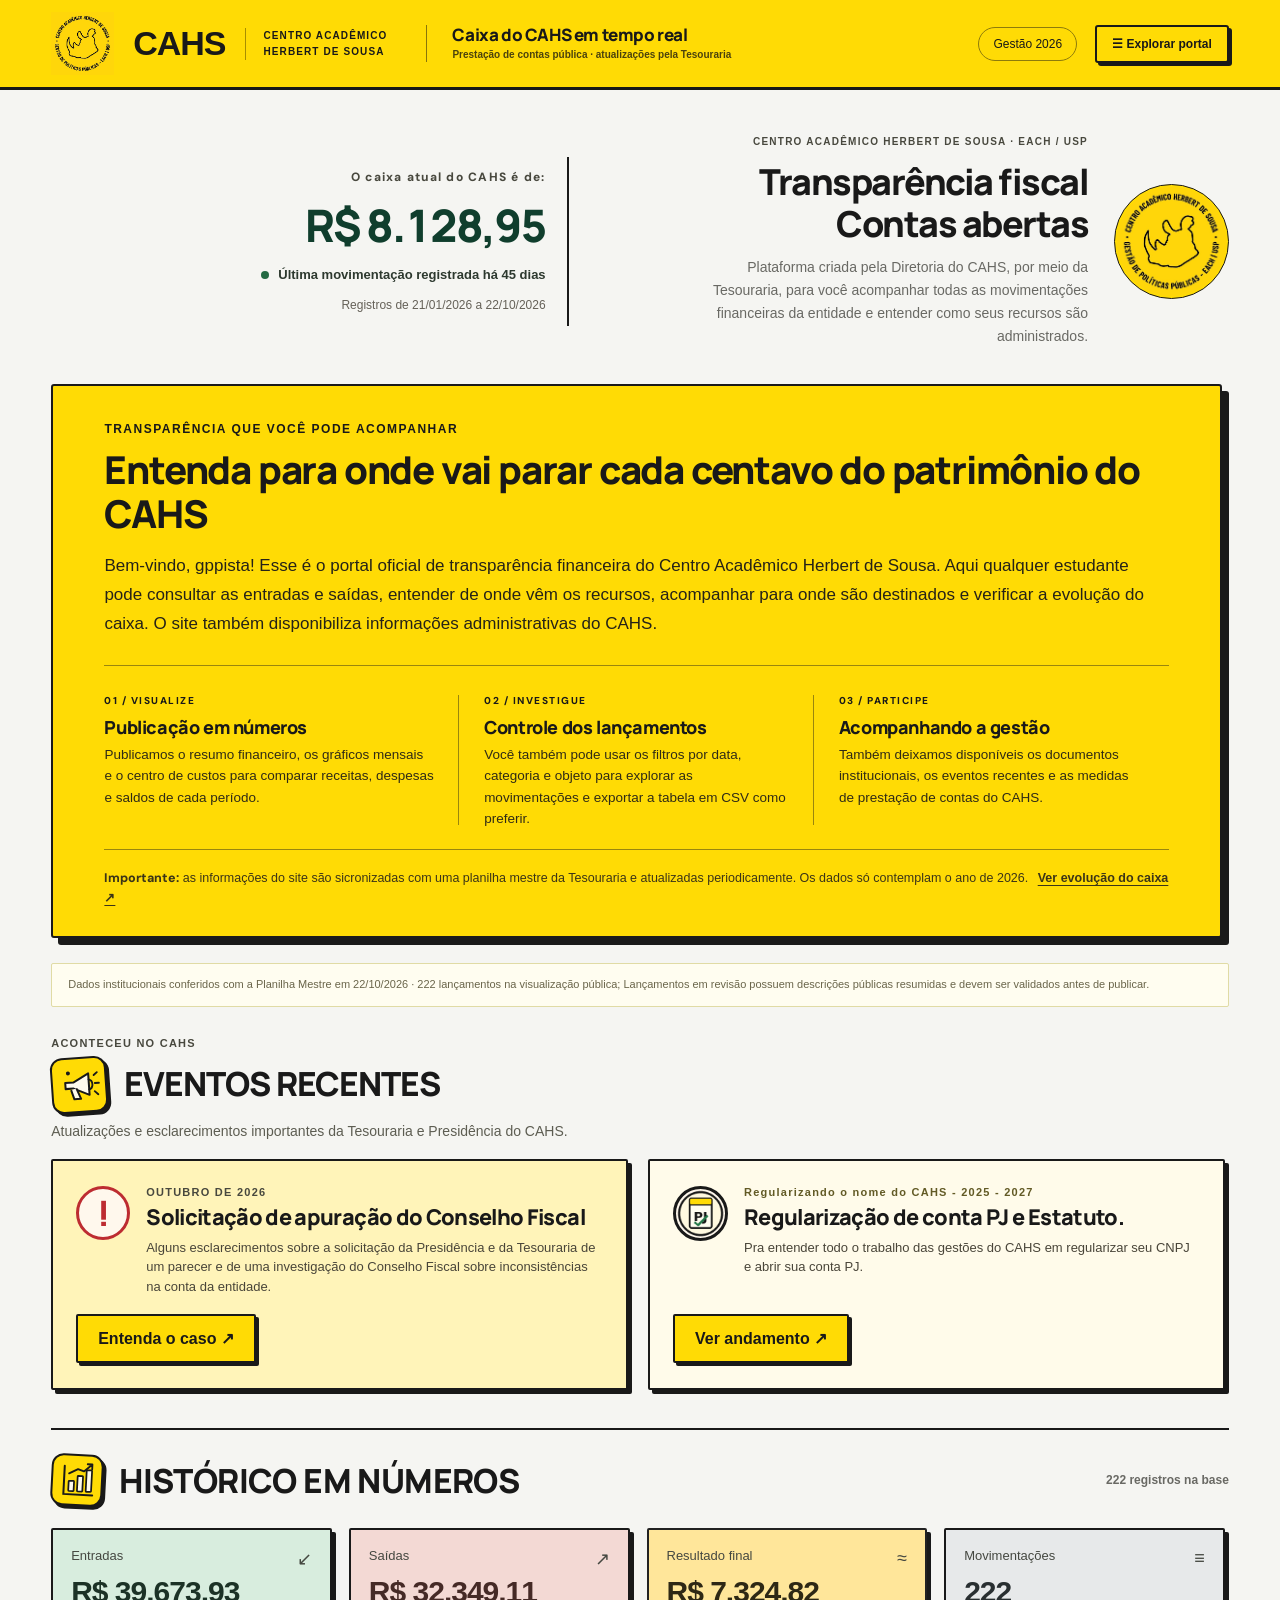
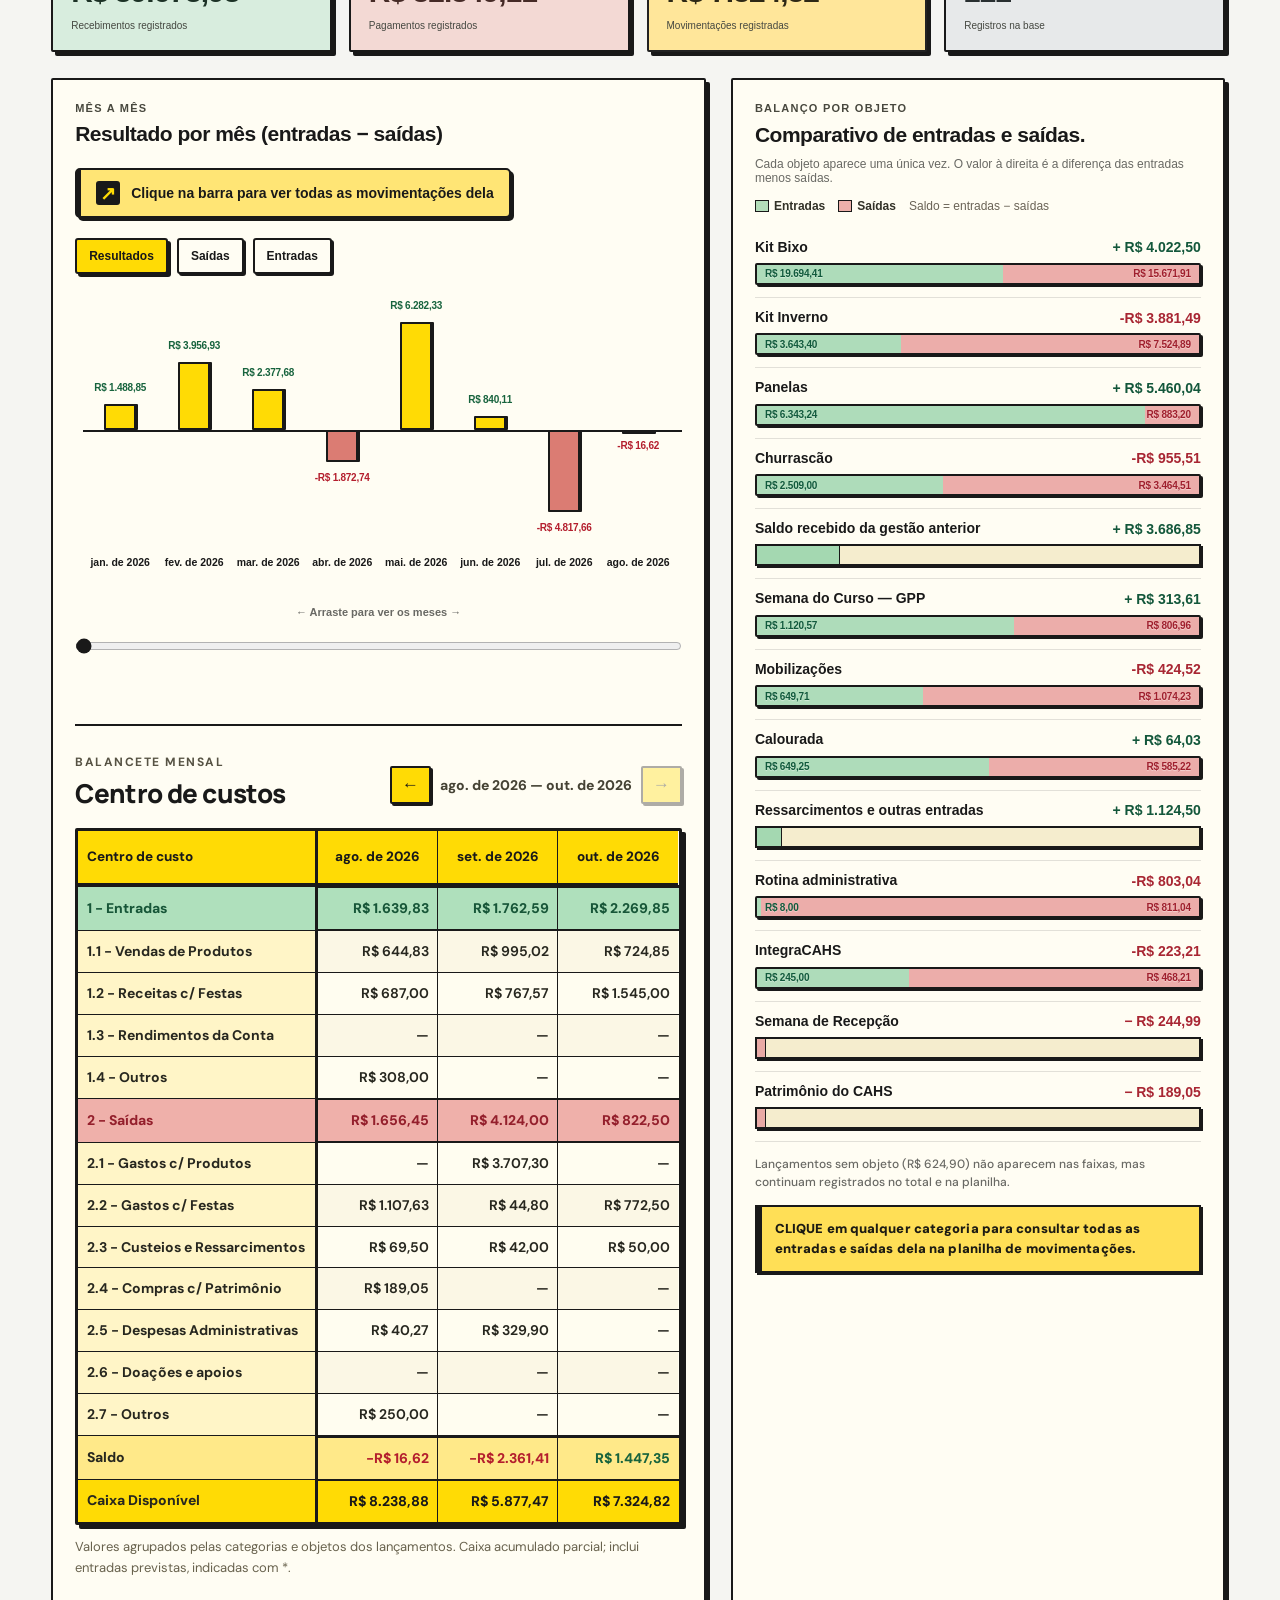
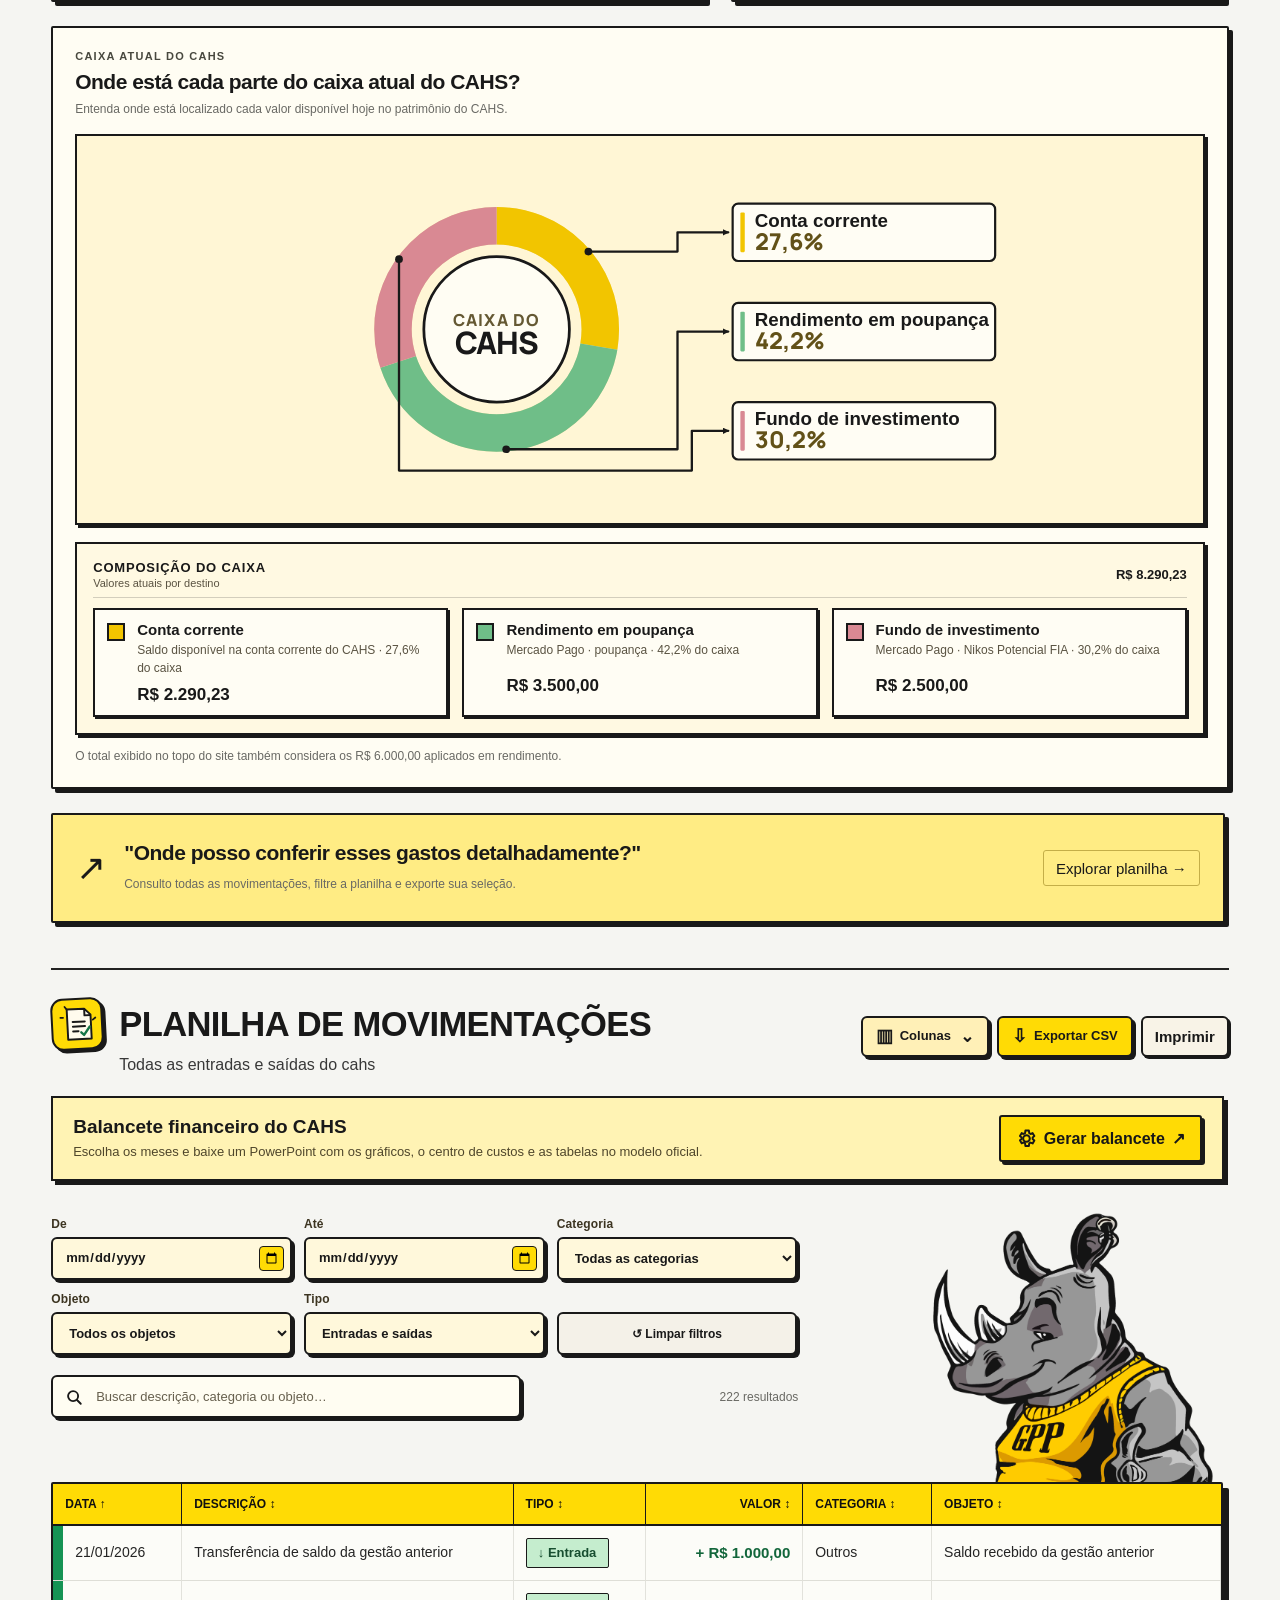
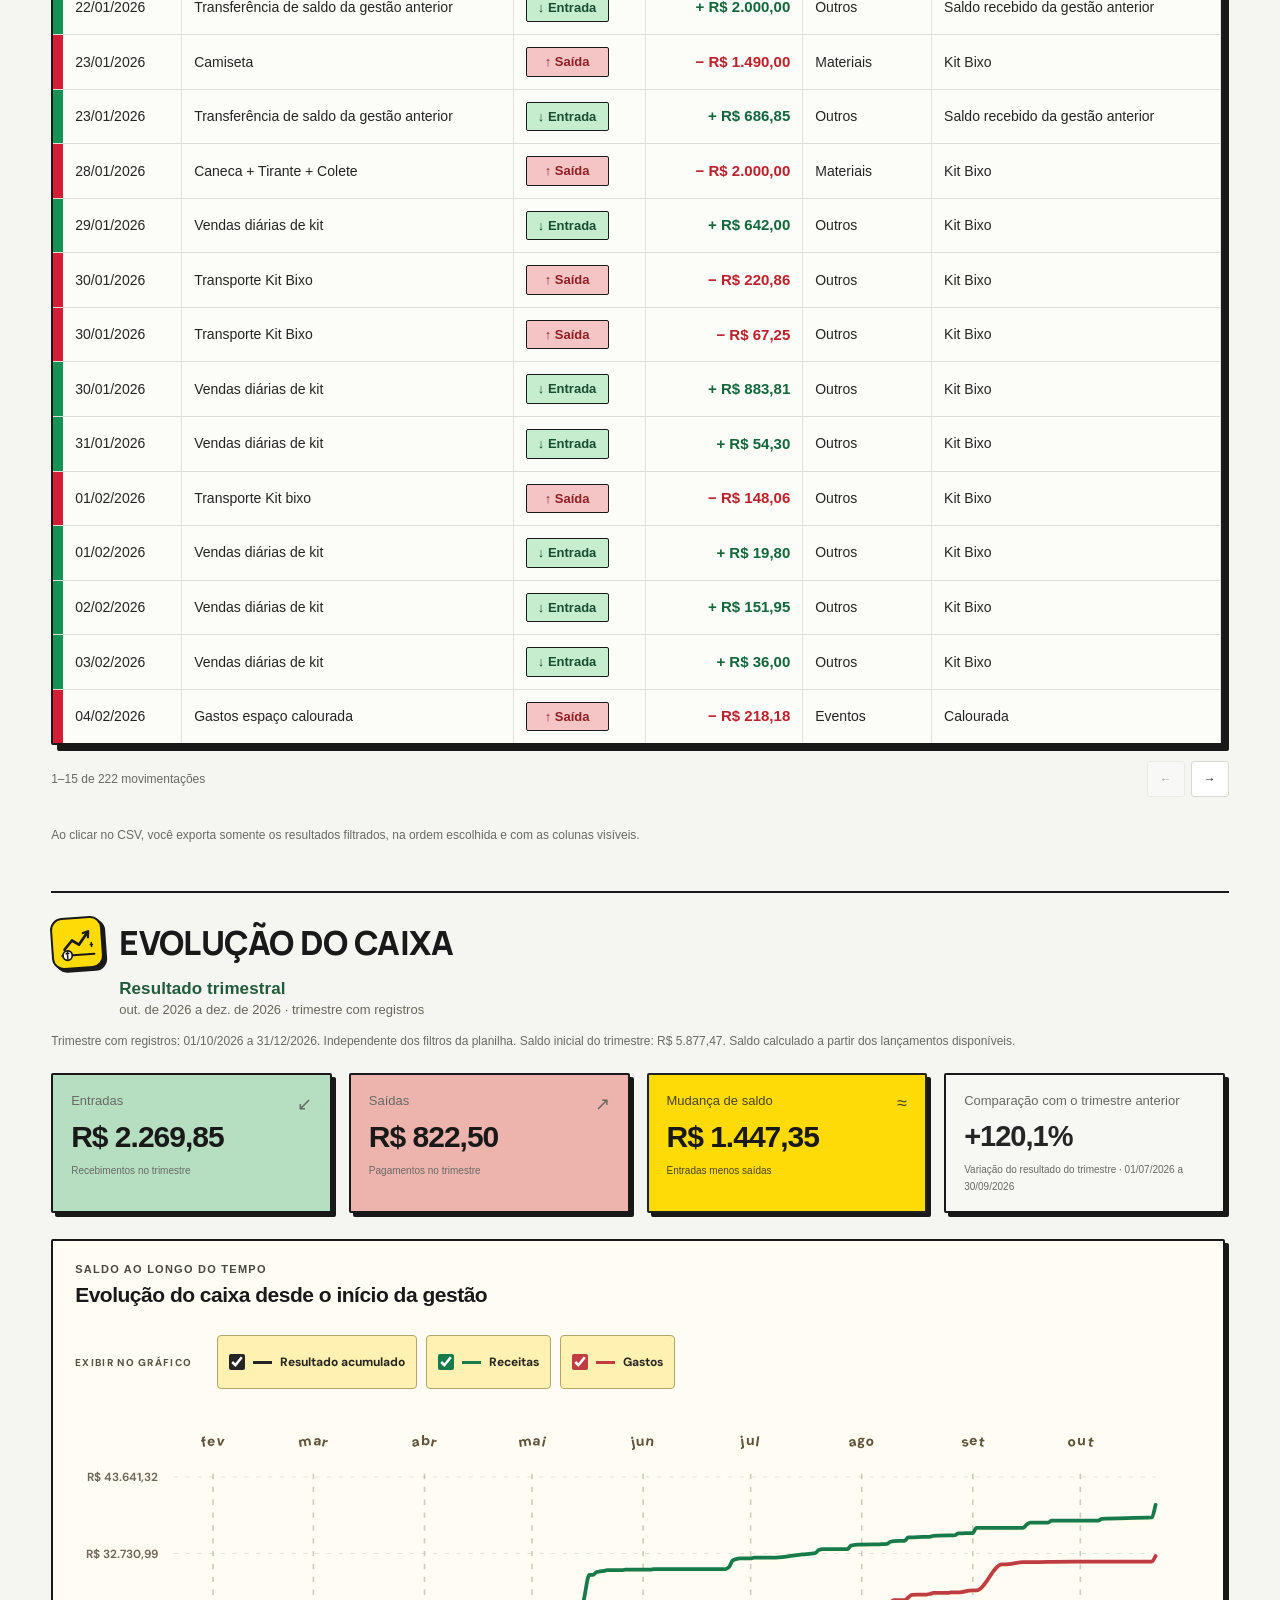
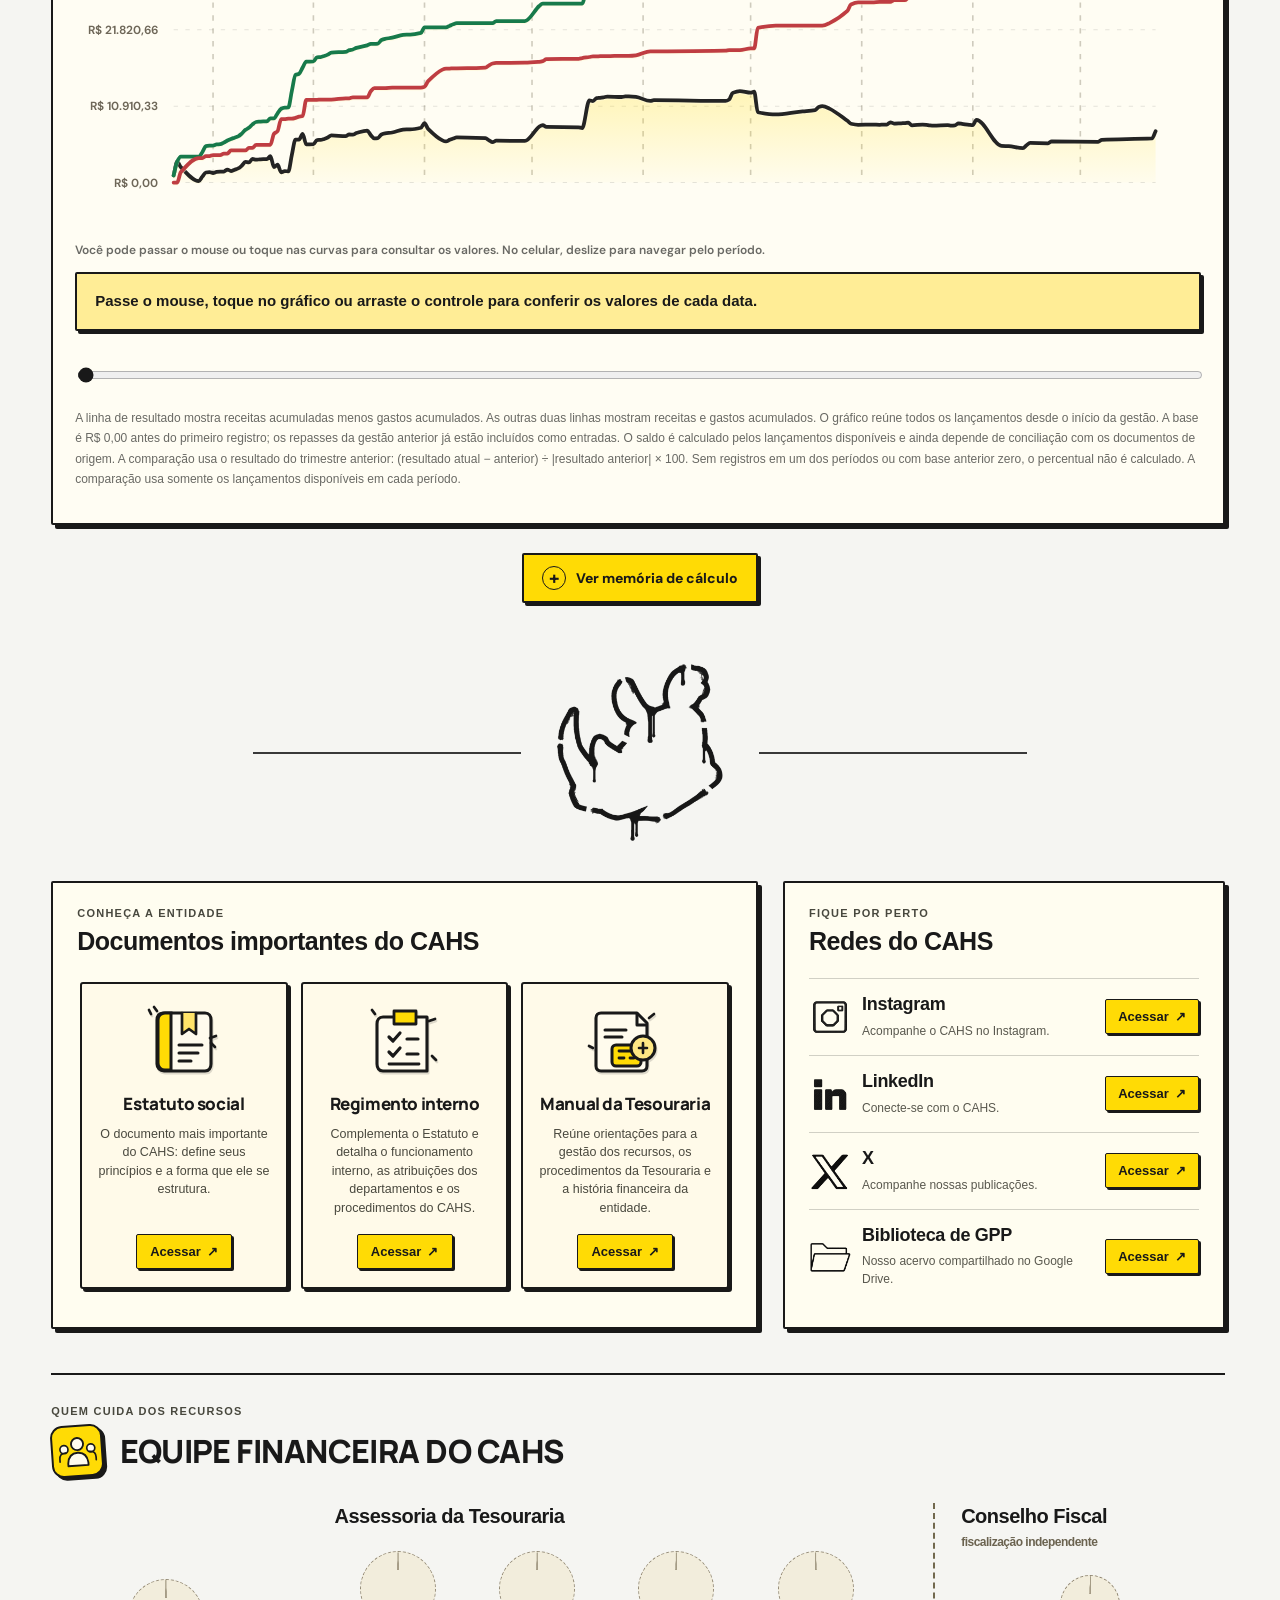
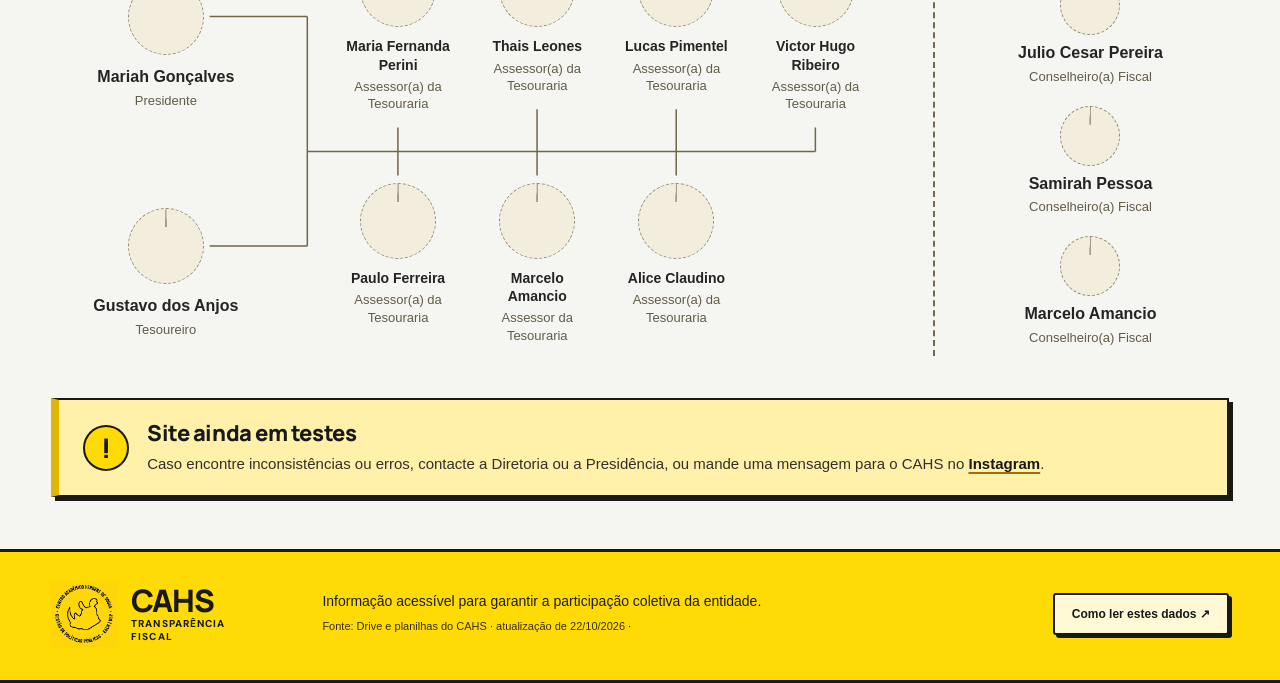
==== commit c2e10ca6: "Add files via upload" ====
--- a/index.html
+++ b/index.html
@@ -1,4 +1,4 @@
-<!doctype html><html lang="pt-BR"><head><meta charset="utf-8"><meta name="viewport" content="width=device-width,initial-scale=1"><meta name="description" content="Transparência fiscal do CAHS. Explore receitas, despesas, categorias e evolução do caixa."><title>CAHS — Transparência fiscal</title><link rel="preconnect" href="https://fonts.googleapis.com">
+<!doctype html><html lang="pt-BR"><head><meta charset="utf-8"><meta name="viewport" content="width=device-width,initial-scale=1"><meta name="description" content="Transparência fiscal do CAHS. Explore receitas, despesas, categorias e evolução do caixa."><title>CAHS — Transparência fiscal</title><link rel="icon" type="image/png" href="[data-uri]"><link rel="apple-touch-icon" href="[data-uri]"><link rel="preconnect" href="https://fonts.googleapis.com">
 <link rel="preconnect" href="https://fonts.gstatic.com" crossorigin>
 <link href="https://fonts.googleapis.com/css2?family=DM+Sans:wght@400;500;600;700;800&family=Manrope:wght@400;500;600;700;800&display=swap" rel="stylesheet">
 <style>
@@ -779,6 +779,46 @@
 @media(max-width:375px){#ledger .filterbar label.noncash{flex-basis:100%;}#ledger .actions #columnmenu > summary,#ledger .actions #csv{font-size:11px;padding:7px 8px;}}
 @media(prefers-reduced-motion:reduce){#ledger .filterbar input,#ledger .filterbar select,#ledger .tabletools #search,#ledger .actions #columnmenu > summary,#ledger .actions #csv{transition:none!important;}}
 </style>
+
+<style id="cahs-ledger-rhino-layout">
+/* O Rino emerge do limite superior da tabela; os filtros ficam todos à esquerda. */
+#ledger .ledger-filter-stage{position:relative;isolation:isolate;display:grid;grid-template-columns:minmax(0,65%) minmax(0,35%);column-gap:12px;align-items:end;min-height:280px;overflow:hidden;margin:3px 0 0;padding:0 2px 0 0}
+#ledger .ledger-filter-content{position:relative;z-index:2;width:100%;align-self:start;min-width:0}
+#ledger .ledger-filter-content .filterbar{display:grid;grid-template-columns:repeat(3,minmax(0,1fr));gap:12px 12px;padding:14px 6px 17px 0;margin:0;align-items:end}
+#ledger .ledger-filter-content .filterbar label,#ledger .ledger-filter-content .filterbar label.noncash{display:flex;flex-direction:column;max-width:none;min-width:0;width:100%;flex:auto;margin:0;gap:6px}
+#ledger .ledger-filter-content .filterbar input,#ledger .ledger-filter-content .filterbar select{min-width:0;width:100%;max-width:none}
+#ledger .ledger-filter-content .filterbar #reset{margin:0;width:100%;min-width:0;justify-self:stretch;height:43px;align-self:end}
+#ledger .ledger-filter-content .tabletools{position:relative;display:flex;flex-wrap:wrap;align-items:center;justify-content:space-between;gap:10px;margin:0;padding:3px 5px 15px 0;min-width:0}
+#ledger .ledger-filter-content .tabletools #search{flex:1 1 350px;width:100%;max-width:470px;min-width:0}
+#ledger .ledger-filter-content #tablecount{white-space:nowrap}
+#ledger .ledger-rhino{position:relative;height:100%;min-height:280px;pointer-events:none;z-index:1;align-self:stretch}
+#ledger .ledger-rhino img{position:absolute;display:block;max-width:none;width:auto;height:350px;object-fit:contain;right:3%;bottom:-79px;user-select:none}
+#ledger>.tablewrap{position:relative;z-index:3;margin-top:-1px;background:#fcfcf8;isolation:isolate}
+@media(min-width:1500px){#ledger .ledger-filter-stage{grid-template-columns:minmax(0,65%) minmax(0,35%)}#ledger .ledger-rhino img{height:365px;bottom:-87px}}
+@media(max-width:980px) and (min-width:701px){#ledger .ledger-filter-stage{grid-template-columns:minmax(0,67%) minmax(0,33%);min-height:260px}#ledger .ledger-filter-content .filterbar{gap:11px 9px}#ledger .ledger-filter-content .filterbar label{font-size:11px}#ledger .ledger-rhino{min-height:260px}#ledger .ledger-rhino img{height:290px;bottom:-49px;right:0}#ledger .ledger-filter-content .filterbar input,#ledger .ledger-filter-content .filterbar select{font-size:12px;padding-left:7px;padding-right:16px}}
+@media(max-width:700px){#ledger .ledger-filter-stage{display:flex;flex-direction:column;align-items:stretch;gap:0;min-height:0;padding:0;margin-top:5px}#ledger .ledger-filter-content{align-self:stretch}#ledger .ledger-filter-content .filterbar{grid-template-columns:repeat(2,minmax(0,1fr));gap:13px 10px;padding:10px 5px 15px 0}#ledger .ledger-filter-content .filterbar label,#ledger .ledger-filter-content .filterbar label.noncash{min-width:0;max-width:none;flex:auto}#ledger .ledger-filter-content .tabletools{flex-wrap:wrap;align-items:center;gap:12px;margin:0;padding:5px 4px 12px 0}#ledger .ledger-filter-content .tabletools #search{flex:1 1 100%;width:100%}#ledger .ledger-rhino{width:100%;height:182px;min-height:182px;align-self:stretch;flex:0 0 182px}#ledger .ledger-rhino img{height:253px;bottom:-63px;right:3%}}
+@media(max-width:390px){#ledger .ledger-filter-content .filterbar{gap:12px 8px}#ledger .ledger-filter-content .filterbar select{font-size:11px;padding-left:7px}#ledger .ledger-filter-content .filterbar #reset{font-size:11px;padding:7px 5px}#ledger .ledger-rhino{height:170px;min-height:170px;flex-basis:170px}#ledger .ledger-rhino img{height:237px;bottom:-61px;right:0}}
+@media print{#ledger .ledger-filter-stage{display:none!important}}
+</style>
+<style id="cahs-beta-notice-css">
+.site-beta-notice{display:flex;align-items:center;gap:18px;margin:34px 0 28px;padding:20px 24px;background:#fff0aa;border:2px solid #191919;border-left:8px solid #e1b600;box-shadow:4px 4px 0 #191919;color:#191919;max-width:100%}
+.site-beta-notice .beta-icon{width:46px;height:46px;flex:0 0 46px;display:grid;place-items:center;background:#ffdb05;border:2px solid #191919;border-radius:50%;font:900 27px/1 'Manrope','Segoe UI',Arial,sans-serif}
+.site-beta-notice .beta-body{min-width:0;flex:1}
+.site-beta-notice h2{margin:0 0 5px;font:800 clamp(17px,2vw,22px)/1.2 'Manrope','Segoe UI',Arial,sans-serif;letter-spacing:-.45px;color:#191919}
+.site-beta-notice p{margin:0;font:500 15px/1.55 Calibri,'Carlito','Segoe UI',Arial,sans-serif;color:#343029}
+.site-beta-notice a{font-weight:900;color:#191919;text-decoration:underline;text-decoration-color:#aa6900;text-decoration-thickness:2px;text-underline-offset:3px}
+.site-beta-notice a:hover{color:#9c4a1c}
+.site-beta-notice a:focus-visible{outline:3px solid #191919;outline-offset:3px}
+@media(max-width:600px){.site-beta-notice{align-items:flex-start;gap:12px;margin:27px 0 24px;padding:17px 15px}.site-beta-notice .beta-icon{width:38px;height:38px;flex-basis:38px;font-size:24px}.site-beta-notice p{font-size:14px}}
+@media print{.site-beta-notice{display:none!important}}
+</style><style id="cahs-rhino-spray-divider">
+/* Rino em preto: pausa visual entre a memória de cálculo e a seção de recursos. */
+.rhino-spray-divider{display:flex;align-items:center;justify-content:center;gap:clamp(16px,3vw,36px);width:100%;max-width:790px;margin:24px auto 26px;padding:4px 8px 0;box-sizing:border-box;overflow:visible}
+.rhino-spray-divider::before,.rhino-spray-divider::after{content:"";height:2px;background:#191919;opacity:.85;flex:1;min-width:0}
+.rhino-spray-divider img{display:block;width:clamp(114px,13vw,168px);height:auto;flex:none;object-fit:contain}
+@media(max-width:600px){.rhino-spray-divider{margin:14px auto 18px;gap:14px}.rhino-spray-divider img{width:120px}}
+@media print{.rhino-spray-divider{display:none!important}}
+</style>
 </head><body>
 <header><a class="brand" href="#inicio"><img class="logo" src="[data-uri]" alt="Logo do Centro Acadêmico Herbert de Sousa"><b>CAHS</b><small>CENTRO ACADÊMICO<br>HERBERT DE SOUSA</small></a><div class="header-cash-tagline" title="Os dados são publicados periodicamente; este portal não sincroniza operações bancárias automaticamente.">
   <strong>Caixa do CAHS em tempo real</strong>
@@ -858,10 +898,13 @@
   <p class="object-note"><strong class="object-filter-instruction">CLIQUE em qualquer categoria para consultar todas as entradas e saídas dela na planilha de movimentações.</strong></p>
  </div>
  </article></div><article class="panel cash-allocation-panel"><div class="panelhead"><div class="eyebrow">CAIXA ATUAL DO CAHS</div><h3>Onde está cada parte do caixa atual do CAHS?</h3><p>Entenda onde está localizado cada valor disponível hoje no patrimônio do CAHS.</p></div><div class="cash-donut-layout"><div id="cash-donut-chart" class="cash-donut-chart" aria-label="Gráfico de rosca com a distribuição do caixa atual do CAHS"></div><div class="cash-donut-side"><div class="cash-donut-sidehead"><div><strong>Composição do caixa</strong><span>Valores atuais por destino</span></div><em id="cash-donut-total-inline"></em></div><ul id="cash-donut-legend" class="cash-donut-legend" aria-label="Distribuição detalhada do caixa atual do CAHS"></ul></div></div><p class="cash-donut-caption">O total exibido no topo do site também considera os R$ 6.000,00 aplicados em rendimento.</p></article><article class="insight"><span>↗</span><div><h3>"Onde posso conferir esses gastos detalhadamente?"</h3><p>Consulto todas as movimentações, filtre a planilha e exporte sua seleção.</p></div><button data-goto="ledger">Explorar planilha →</button></article></div>
-<div id="ledger" class="view"><div class="sectionline"><div><h2><span class="section-doodle section-doodle-ledger" aria-hidden="true"><svg viewBox="0 0 64 64" fill="none" xmlns="http://www.w3.org/2000/svg"><path d="M17 9h26l9 9v36H17z" fill="#fffbed" stroke="#191919" stroke-width="2.9" stroke-linejoin="round"/><path d="M43 9v10h9" stroke="#191919" stroke-width="2.9" stroke-linejoin="round"/><path d="M25 28h18M25 35h18M25 42h8" stroke="#191919" stroke-width="3" stroke-linecap="round"/><path d="M37 44l4 4 9-12" stroke="#167647" stroke-width="3.5" stroke-linecap="round" stroke-linejoin="round"/><path d="M11 21h-4m10-12-3-4m41 21 4-3" stroke="#191919" stroke-width="2.6" stroke-linecap="round"/></svg></span><span>Planilha de movimentações</span></h2><p class="muted">Todas as entradas e saídas do cahs</p></div><div class="actions"><details id="columnmenu"><summary><span aria-hidden="true" class="control-glyph">▥</span> Colunas <span aria-hidden="true" class="control-chevron">⌄</span></summary><div id="columnoptions"></div></details><button id="csv" class="primary"><span aria-hidden="true" class="control-glyph">⇩</span> Exportar CSV</button><button id="print">Imprimir</button></div></div><div class="balancete-feature" aria-label="Ferramenta de balancete financeiro"><div class="balancete-feature-copy"><strong>Balancete financeiro do CAHS</strong><span>Escolha os meses e baixe um PowerPoint com os gráficos, o centro de custos e as tabelas no modelo oficial.</span></div><button id="open-balancete" class="balancete-open" type="button" aria-haspopup="dialog" aria-controls="balancete-dialog"><svg class="balancete-gear" viewBox="0 0 24 24" aria-hidden="true" fill="none" stroke="currentColor" stroke-width="2.3" stroke-linecap="round" stroke-linejoin="round"><path d="M12 8.2a3.8 3.8 0 1 0 0 7.6 3.8 3.8 0 0 0 0-7.6Z"/><path d="M19.4 13.8c.07-.59.07-1.01 0-1.8l2-1.55-2-3.46-2.4.97a8.1 8.1 0 0 0-1.57-.91L15.05 4h-4.1l-.38 3.05a8.1 8.1 0 0 0-1.57.91l-2.4-.97-2 3.46 2 1.55c-.08.65-.08 1.13 0 1.8l-2 1.55 2 3.46 2.4-.97c.47.38 1 .68 1.57.91L10.95 22h4.1l.38-3.05c.57-.23 1.1-.53 1.57-.91l2.4.97 2-3.46-2-1.75Z" transform="translate(0 -1) scale(.98)"/></svg> Gerar balancete <span aria-hidden="true">↗</span></button></div><section class="filterbar" aria-label="Filtros"><label>De<input id="from" type="date"></label><label>Até<input id="to" type="date"></label><label class="noncash">Categoria<select id="category"><option value="">Todas as categorias</option></select></label><label class="noncash">Objeto<select id="object"><option value="">Todos os objetos</option></select></label><label class="noncash">Tipo<select id="type"><option value="">Entradas e saídas</option><option>Entrada</option><option>Gasto</option></select></label><button id="reset" class="plain">↺ Limpar filtros</button></section><div class="tabletools"><input id="search" type="search" placeholder="Buscar descrição, categoria ou objeto…" aria-label="Buscar movimentações"><span id="tablecount"></span><span id="group-filter-note" hidden></span></div><div class="tablewrap"><table><thead id="thead"></thead><tbody id="tbody"></tbody></table></div><div class="pager"><span id="pageinfo"></span><div><button id="prev" aria-label="Página anterior">←</button><button id="next" aria-label="Próxima página">→</button></div></div><p class="footnote">Ao clicar no CSV, você exporta somente os resultados filtrados, na ordem escolhida e com as colunas visíveis.</p></div>
+<div id="ledger" class="view"><div class="sectionline"><div><h2><span class="section-doodle section-doodle-ledger" aria-hidden="true"><svg viewBox="0 0 64 64" fill="none" xmlns="http://www.w3.org/2000/svg"><path d="M17 9h26l9 9v36H17z" fill="#fffbed" stroke="#191919" stroke-width="2.9" stroke-linejoin="round"/><path d="M43 9v10h9" stroke="#191919" stroke-width="2.9" stroke-linejoin="round"/><path d="M25 28h18M25 35h18M25 42h8" stroke="#191919" stroke-width="3" stroke-linecap="round"/><path d="M37 44l4 4 9-12" stroke="#167647" stroke-width="3.5" stroke-linecap="round" stroke-linejoin="round"/><path d="M11 21h-4m10-12-3-4m41 21 4-3" stroke="#191919" stroke-width="2.6" stroke-linecap="round"/></svg></span><span>Planilha de movimentações</span></h2><p class="muted">Todas as entradas e saídas do cahs</p></div><div class="actions"><details id="columnmenu"><summary><span aria-hidden="true" class="control-glyph">▥</span> Colunas <span aria-hidden="true" class="control-chevron">⌄</span></summary><div id="columnoptions"></div></details><button id="csv" class="primary"><span aria-hidden="true" class="control-glyph">⇩</span> Exportar CSV</button><button id="print">Imprimir</button></div></div><div class="balancete-feature" aria-label="Ferramenta de balancete financeiro"><div class="balancete-feature-copy"><strong>Balancete financeiro do CAHS</strong><span>Escolha os meses e baixe um PowerPoint com os gráficos, o centro de custos e as tabelas no modelo oficial.</span></div><button id="open-balancete" class="balancete-open" type="button" aria-haspopup="dialog" aria-controls="balancete-dialog"><svg class="balancete-gear" viewBox="0 0 24 24" aria-hidden="true" fill="none" stroke="currentColor" stroke-width="2.3" stroke-linecap="round" stroke-linejoin="round"><path d="M12 8.2a3.8 3.8 0 1 0 0 7.6 3.8 3.8 0 0 0 0-7.6Z"/><path d="M19.4 13.8c.07-.59.07-1.01 0-1.8l2-1.55-2-3.46-2.4.97a8.1 8.1 0 0 0-1.57-.91L15.05 4h-4.1l-.38 3.05a8.1 8.1 0 0 0-1.57.91l-2.4-.97-2 3.46 2 1.55c-.08.65-.08 1.13 0 1.8l-2 1.55 2 3.46 2.4-.97c.47.38 1 .68 1.57.91L10.95 22h4.1l.38-3.05c.57-.23 1.1-.53 1.57-.91l2.4.97 2-3.46-2-1.75Z" transform="translate(0 -1) scale(.98)"/></svg> Gerar balancete <span aria-hidden="true">↗</span></button></div><div class="ledger-filter-stage"><div class="ledger-filter-content"><section class="filterbar" aria-label="Filtros"><label>De<input id="from" type="date"></label><label>Até<input id="to" type="date"></label><label class="noncash">Categoria<select id="category"><option value="">Todas as categorias</option></select></label><label class="noncash">Objeto<select id="object"><option value="">Todos os objetos</option></select></label><label class="noncash">Tipo<select id="type"><option value="">Entradas e saídas</option><option>Entrada</option><option>Gasto</option></select></label><button id="reset" class="plain">↺ Limpar filtros</button></section><div class="tabletools"><input id="search" type="search" placeholder="Buscar descrição, categoria ou objeto…" aria-label="Buscar movimentações"><span id="tablecount"></span><span id="group-filter-note" hidden></span></div></div><div class="ledger-rhino" aria-hidden="true"><img alt="" src="[data-uri]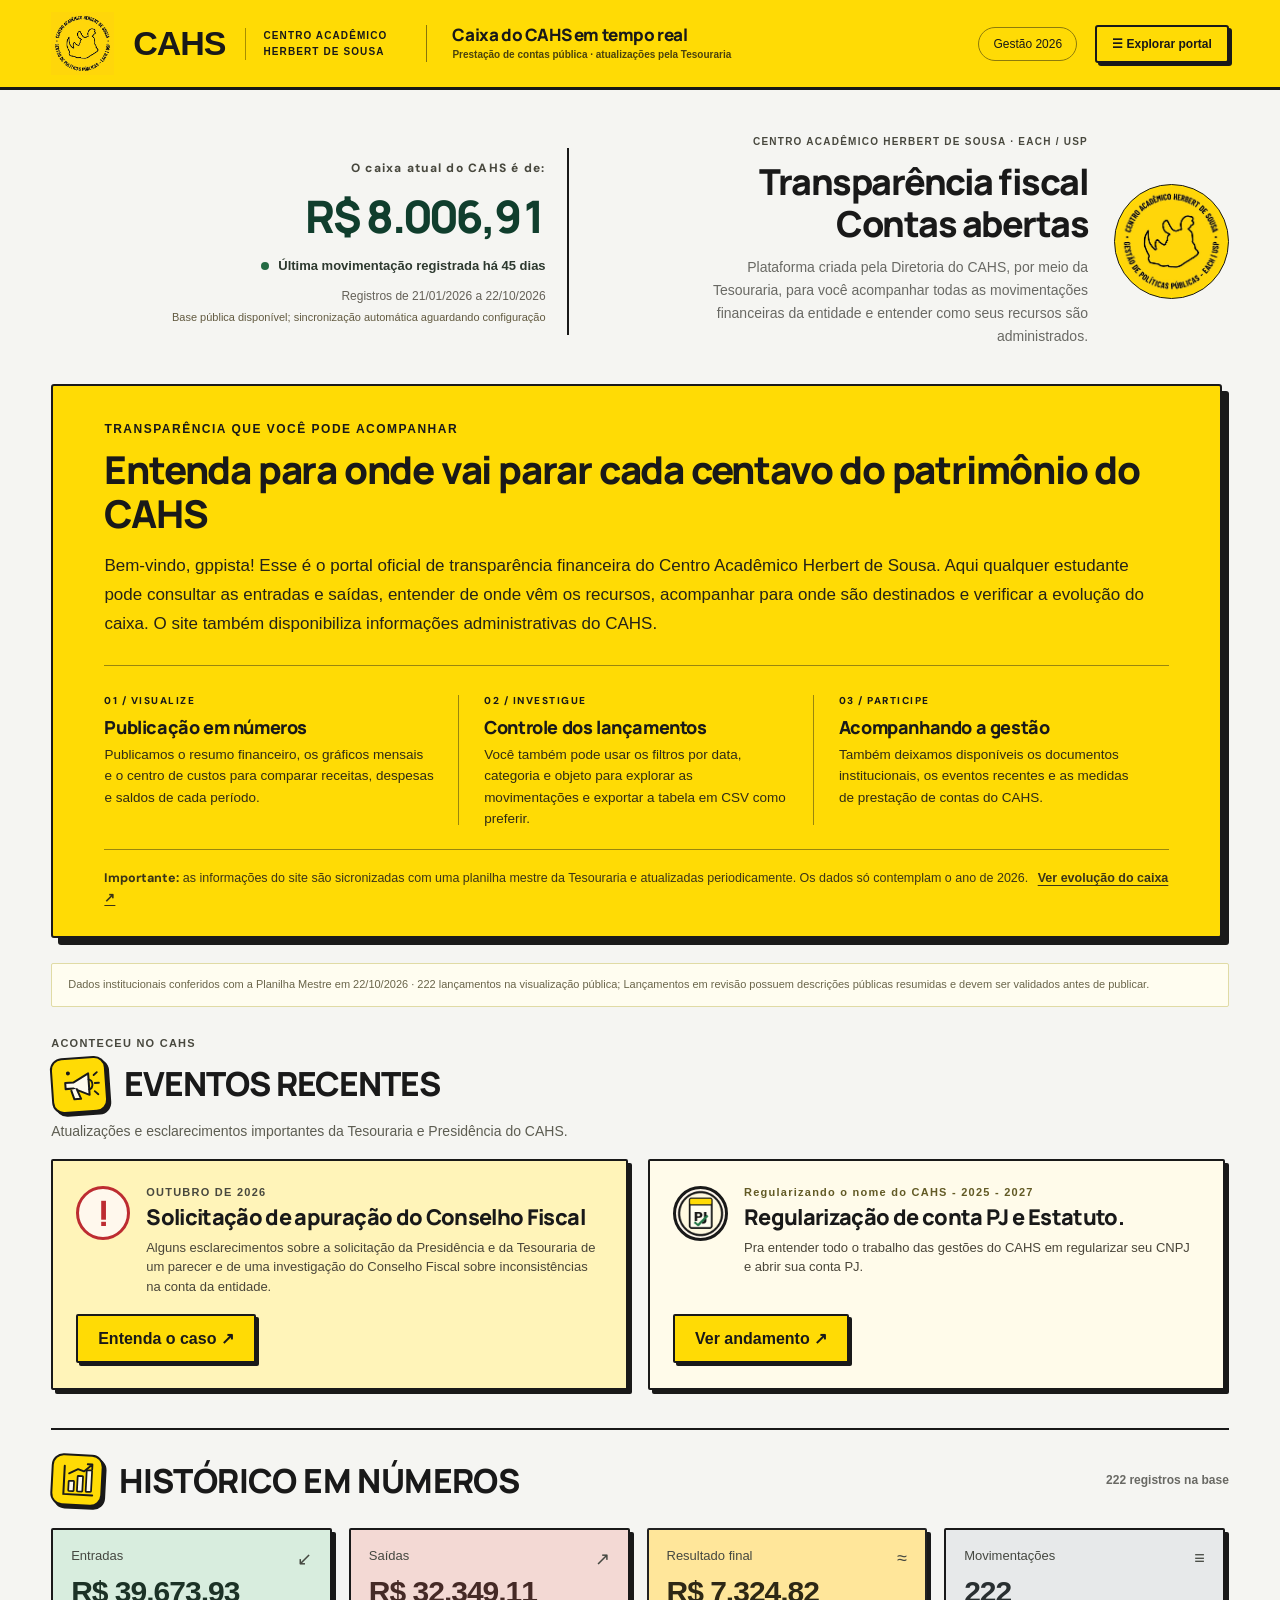
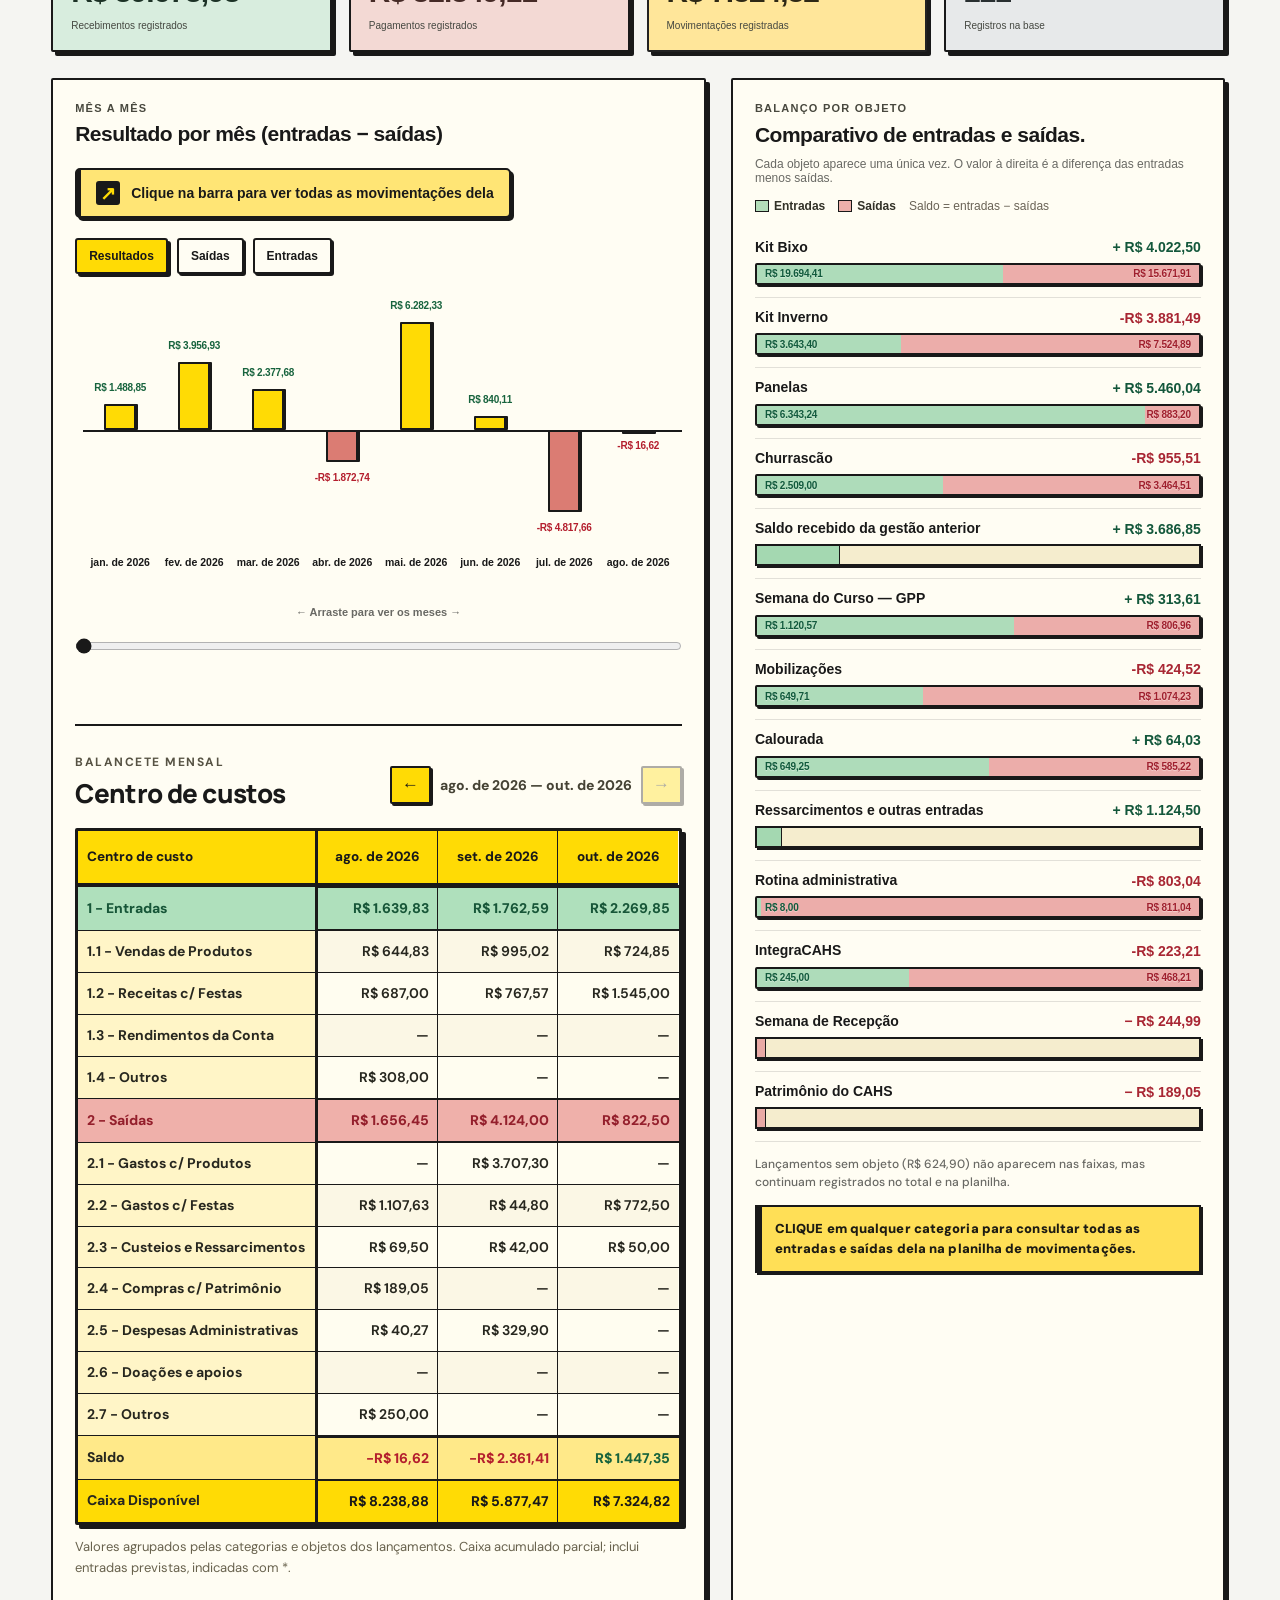
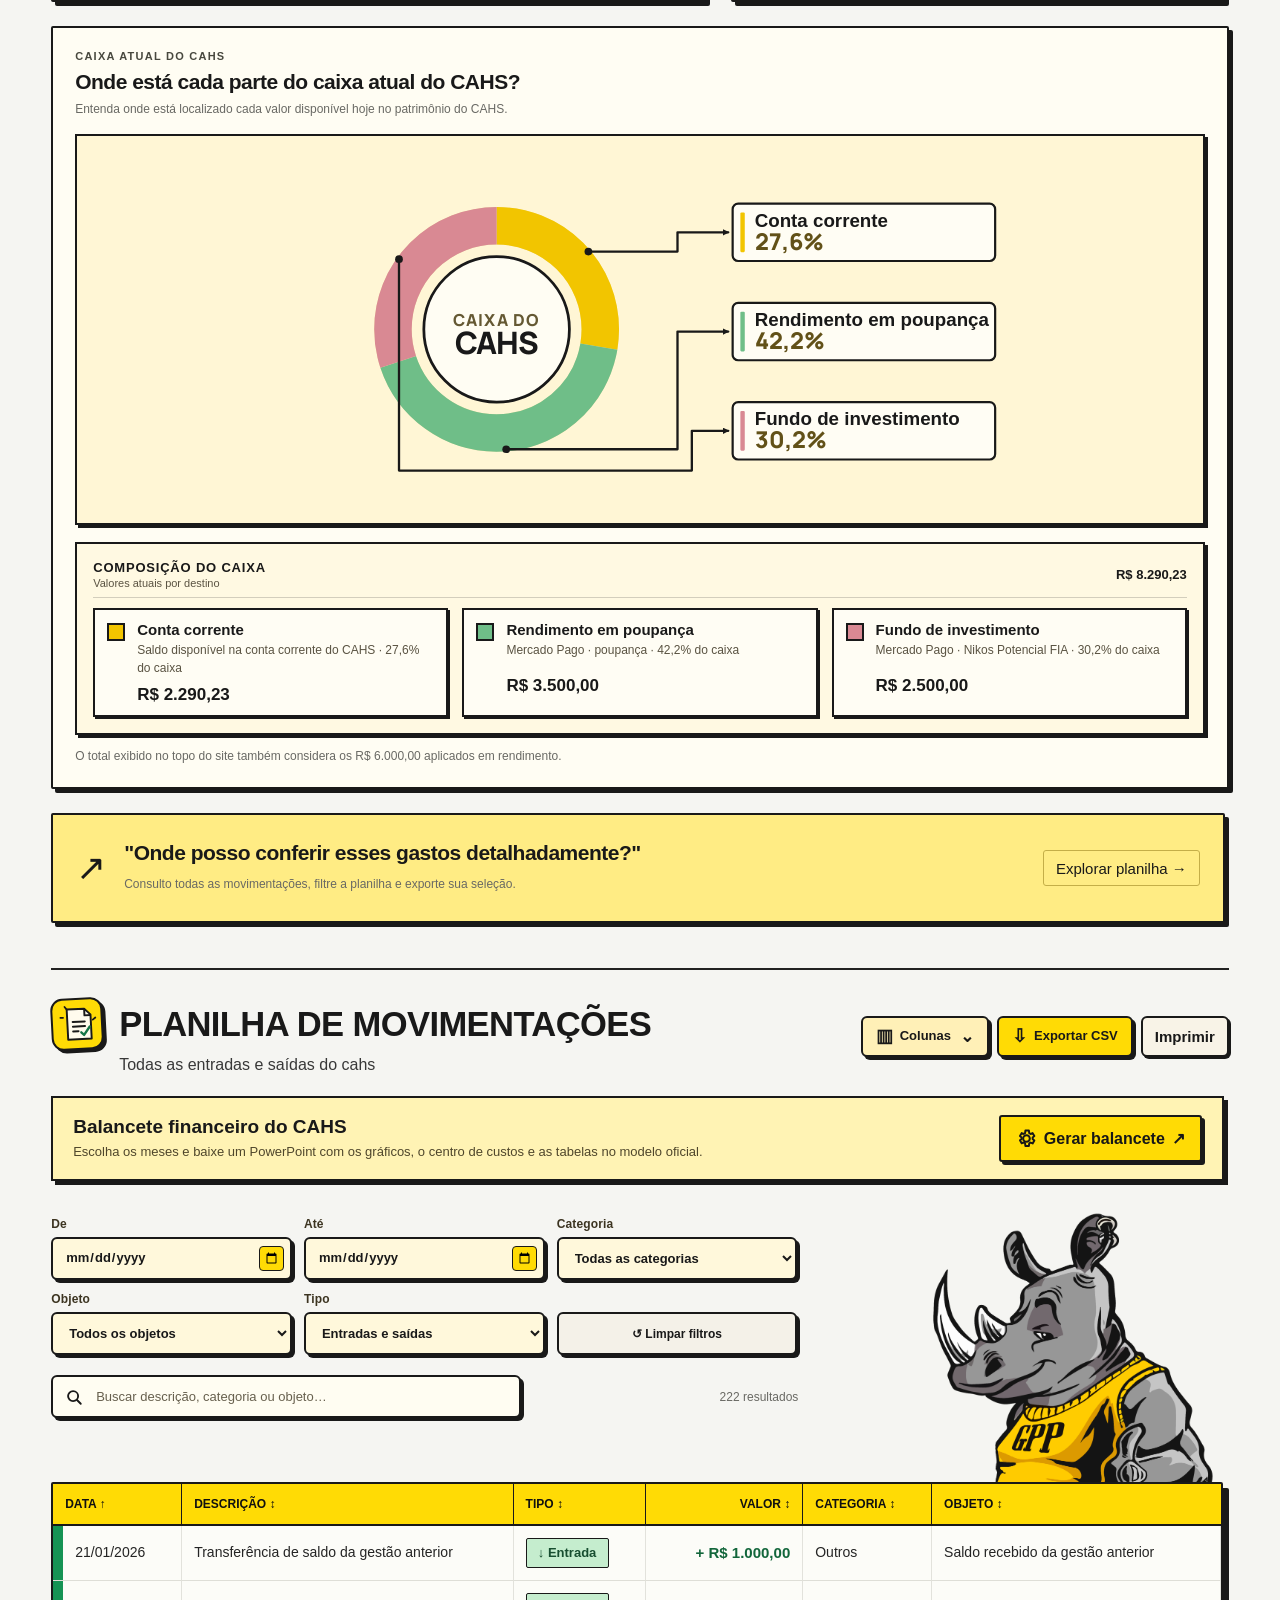
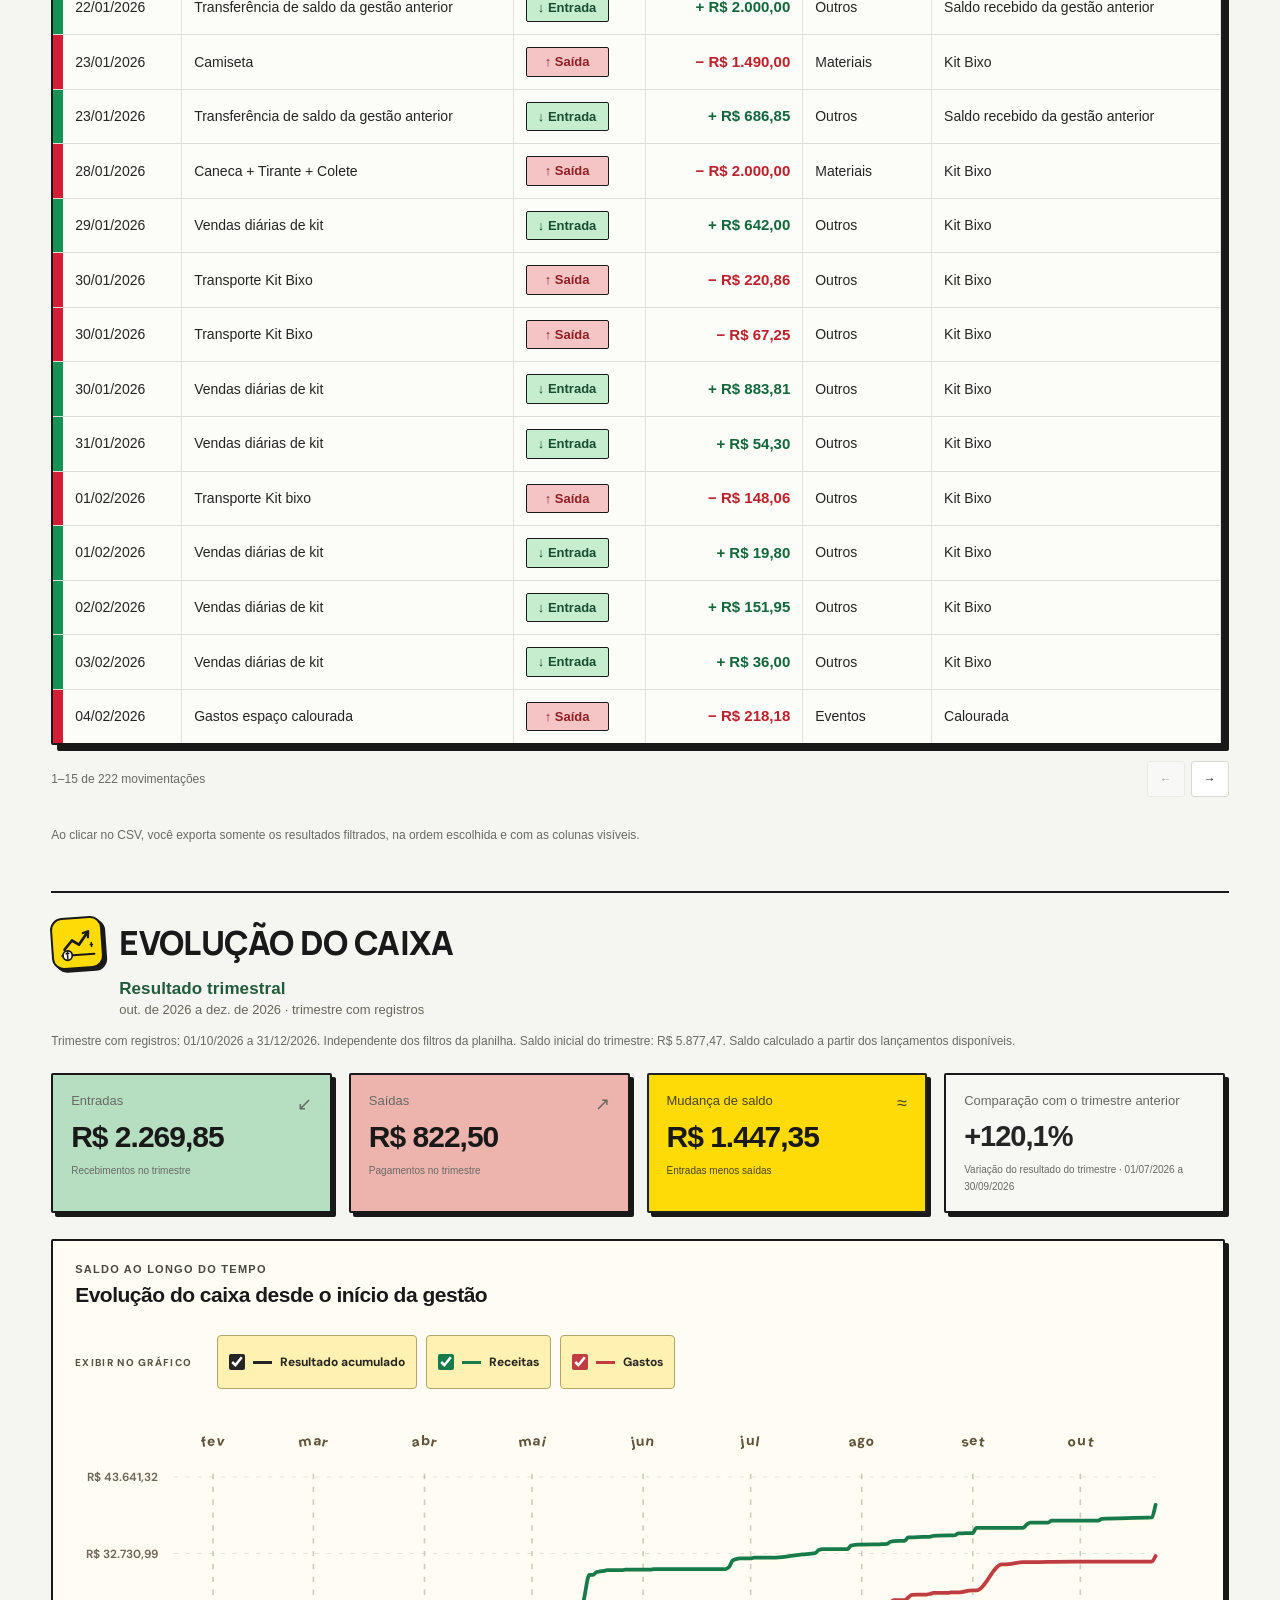
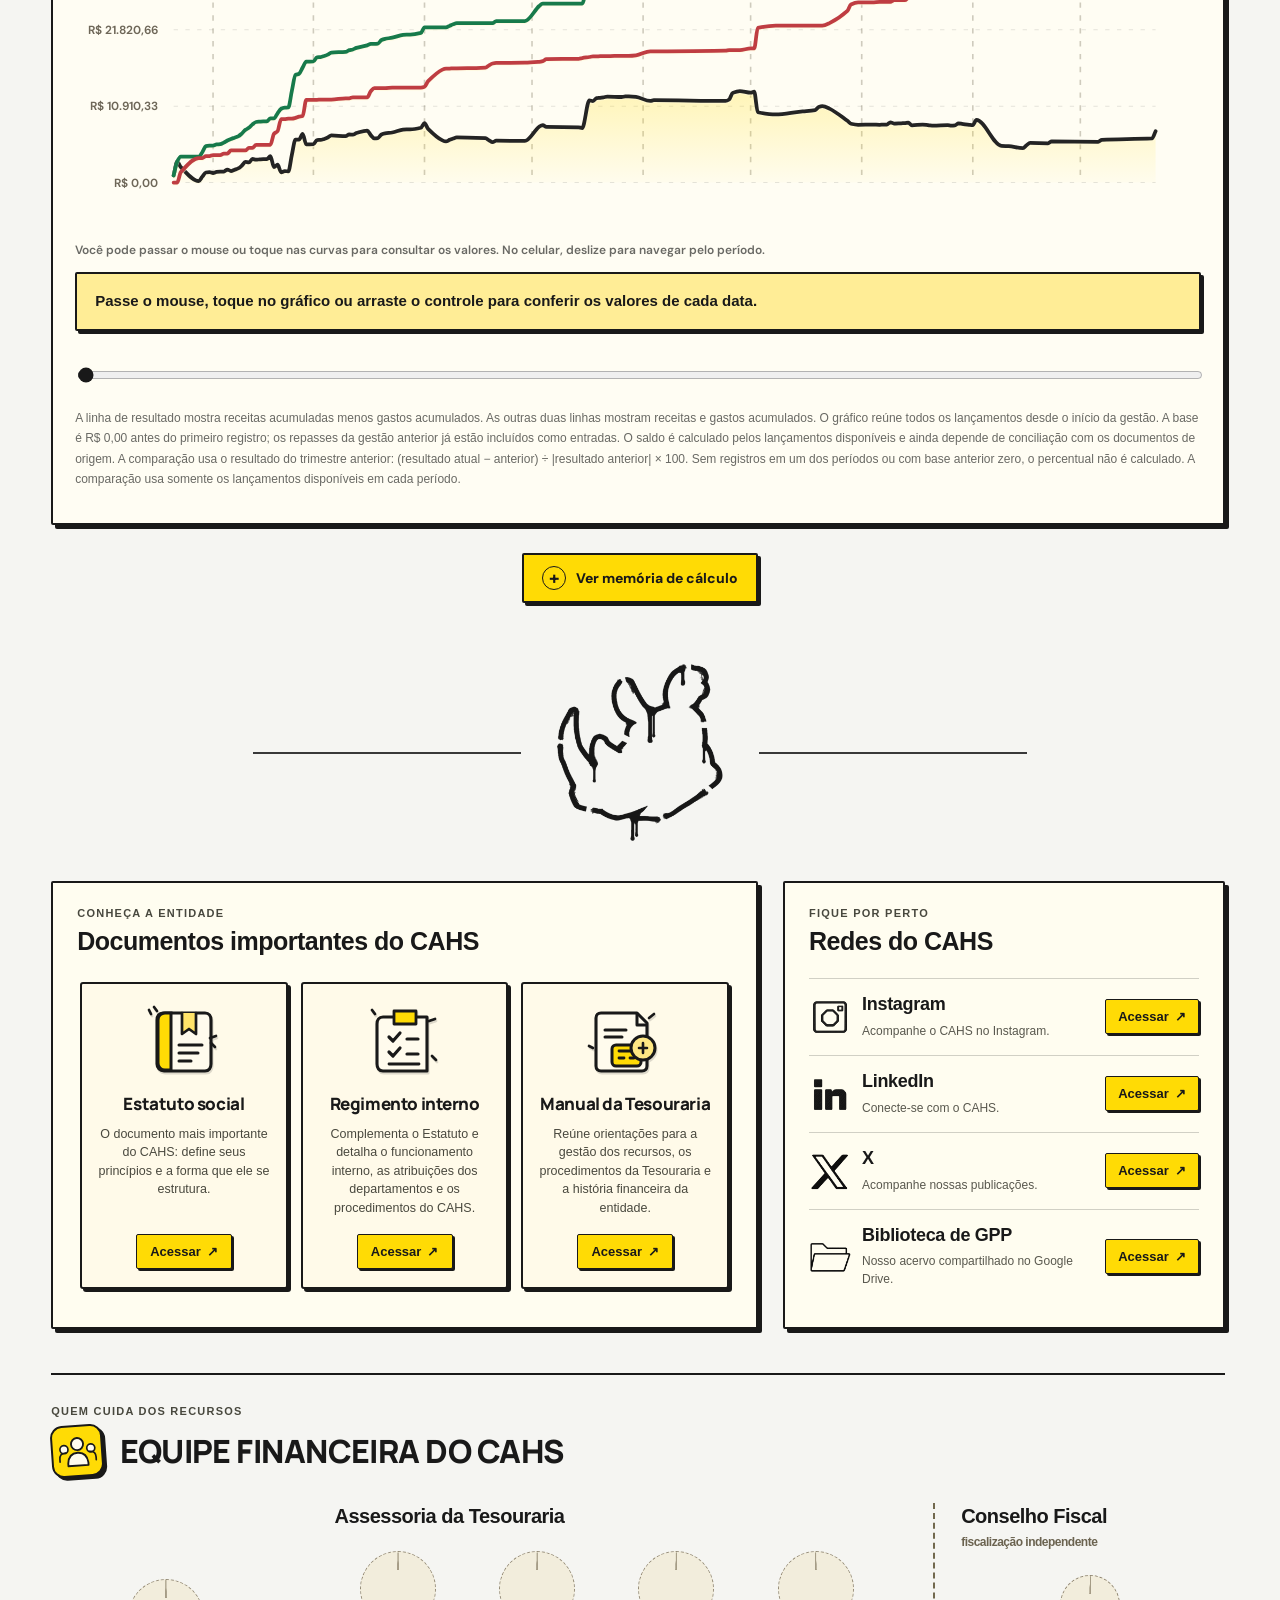
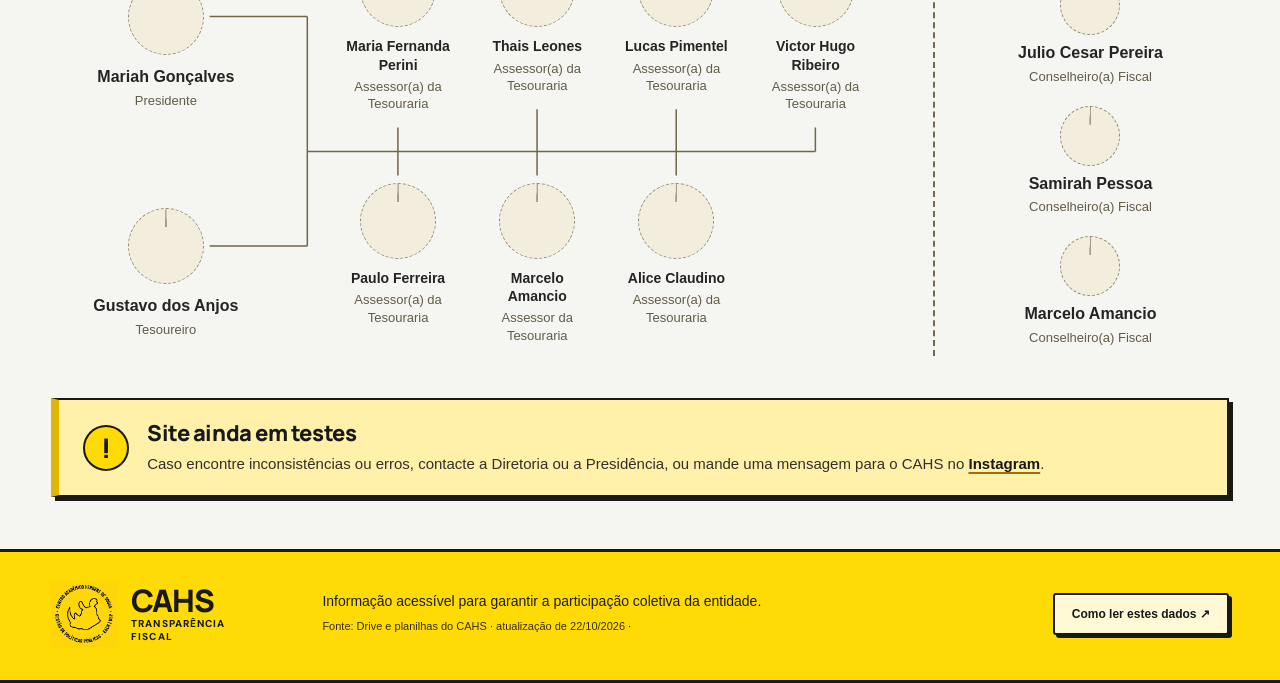
==== commit ac07cea5: "Add files via upload" ====
--- a/index.html
+++ b/index.html
@@ -831,6 +831,7 @@
     <p class="update-status" title="Referência: data da última movimentação registrada na base. Não há horário individual nos lançamentos e os dados não são sincronizados automaticamente.">
       <span class="update-dot" aria-hidden="true"></span><time id="last-update">Última movimentação registrada há 1 dia</time></p>
     <small id="coverage"></small>
+    <small id="sync-status" style="display:block;margin-top:6px;font-size:11px;color:#625a40" aria-live="polite"></small>
   </div>
   <div class="hero-intro">
     <div class="hero-intro-copy">
@@ -1106,7 +1107,7 @@
  {label:'Rendimento em poupança', detail:'Mercado Pago · poupança', value:350000, color:'#6fbe88'},
  {label:'Fundo de investimento', detail:'Mercado Pago · Nikos Potencial FIA', value:250000, color:'#d98993'}
 ];
-const currentCashTotal=currentCashAllocation.reduce((sum,item)=>sum+item.value,0);
+let currentCashTotal=currentCashAllocation.reduce((sum,item)=>sum+item.value,0);
 function syncGroupFilterNote(){
  const note=$('group-filter-note');if(!note)return;
  note.hidden=!groupFilter;
@@ -1902,7 +1903,44 @@
  $('balancete-create').addEventListener('click',balGenerateSlidesReference);
 }
 
-async function init(){try{records=JSON.parse($('cahs-data').textContent);records.sort((a,b)=>a.date.localeCompare(b.date)||a.id-b.id);updateRelativeTime();$('coverage').textContent=records.length?'Registros de '+date(records[0].date)+' a '+date(records.at(-1).date):'Sem lançamentos';animateCash(currentCashTotal);document.querySelectorAll('[data-chart]').forEach(b=>b.onclick=()=>{chartMode=b.dataset.chart;document.querySelectorAll('[data-chart]').forEach(x=>{x.classList.toggle('active',x===b);x.setAttribute('aria-pressed',String(x===b));});render();});for(const key of ['category','object'])[...new Set(records.map(r=>r[key]))].sort().forEach(v=>{$(key).add(new Option(key==='object'?publicLabel(v):v,v));});$('columnoptions').innerHTML=columns.map(([k,n])=>`<label><input type="checkbox" data-col="${k}" checked>${n}</label>`).join('');document.querySelectorAll('[data-col]').forEach(c=>c.onchange=()=>{if(!c.checked&&visible.size===1){c.checked=true;return;}c.checked?visible.add(c.dataset.col):visible.delete(c.dataset.col);renderTable();});document.querySelectorAll('[data-tab]').forEach(b=>b.onclick=()=>selectTab(b.dataset.tab));document.querySelectorAll('[data-goto]').forEach(b=>b.onclick=()=>selectTab(b.dataset.goto));for(const id of ['from','to','category','object','type','search'])$(id).addEventListener('input',()=>{groupFilter=null;page=0;render();});$('reset').onclick=()=>{for(const id of ['from','to','category','object','type','search'])$(id).value='';groupFilter=null;page=0;render();};$('prev').onclick=()=>{page--;renderTable();};$('next').onclick=()=>{page++;renderTable();};$('csv').onclick=exportCsv;$('print').onclick=()=>{renderTable(true);window.print();};balSetup();window.addEventListener('afterprint',()=>renderTable());$('pointslider').oninput=showPoint;$('methodology').onclick=()=>$('about').showModal();$('closeabout').onclick=()=>$('about').close();setupMonthlyScroll();render();setupBlockMotion();}catch(e){$('metrics').innerHTML='<p class="empty">Não foi possível carregar a base. Recarregue a página para tentar novamente.</p>';console.error(e);}}
+// Dados financeiros públicos: JSON externo, com fallback para a versão incorporada.
+async function carregarMovimentacoesPublicas(){
+ const reserva=JSON.parse($('cahs-data').textContent);
+ const status=$('sync-status');
+ try{
+  const resposta=await fetch('./movimentacoes.json',{cache:'no-store'});
+  if(!resposta.ok)throw new Error('HTTP '+resposta.status);
+  const pacote=await resposta.json();
+  const dados=Array.isArray(pacote)?pacote:pacote.records;
+  if(!Array.isArray(dados)||dados.length<Math.min(15,reserva.length))throw new Error('Dados públicos ausentes ou incompletos');
+  const ids=new Set();
+  for(const r of dados){
+   if(!Number.isInteger(r.id)||ids.has(r.id)||!['Entrada','Gasto'].includes(r.type)||
+      !/^\d{4}-\d{2}-\d{2}$/.test(r.date)||!Number.isInteger(r.value)||r.value<0||
+      typeof r.description!=='string'||typeof r.category!=='string'||typeof r.object!=='string')
+     throw new Error('Registro público inválido');
+   ids.add(r.id);
+  }
+  if(pacote&&Array.isArray(pacote.caixa)&&pacote.caixa.length===currentCashAllocation.length&&
+     pacote.caixa.every(x=>Number.isInteger(x.value)&&x.value>=0)){
+   pacote.caixa.forEach((c,i)=>{currentCashAllocation[i].value=c.value;});
+   currentCashTotal=currentCashAllocation.reduce((n,x)=>n+x.value,0);
+  }
+  if(status){
+   if(pacote.updatedAt&&!Number.isNaN(Date.parse(pacote.updatedAt))){
+    const quando=new Date(pacote.updatedAt).toLocaleString('pt-BR',{timeZone:'America/Sao_Paulo',dateStyle:'short',timeStyle:'short'});
+    status.textContent='Sincronização da planilha: '+quando;
+   }else status.textContent='Base pública disponível; sincronização automática aguardando configuração';
+  }
+  return dados;
+ }catch(erro){
+  console.warn('O portal continuará com a última base incorporada.',erro);
+  if(status)status.textContent='Base incorporada no site · sincronização automática indisponível';
+  return reserva;
+ }
+}
+
+async function init(){try{records=await carregarMovimentacoesPublicas();records.sort((a,b)=>a.date.localeCompare(b.date)||a.id-b.id);updateRelativeTime();$('coverage').textContent=records.length?'Registros de '+date(records[0].date)+' a '+date(records.at(-1).date):'Sem lançamentos';animateCash(currentCashTotal);document.querySelectorAll('[data-chart]').forEach(b=>b.onclick=()=>{chartMode=b.dataset.chart;document.querySelectorAll('[data-chart]').forEach(x=>{x.classList.toggle('active',x===b);x.setAttribute('aria-pressed',String(x===b));});render();});for(const key of ['category','object'])[...new Set(records.map(r=>r[key]))].sort().forEach(v=>{$(key).add(new Option(key==='object'?publicLabel(v):v,v));});$('columnoptions').innerHTML=columns.map(([k,n])=>`<label><input type="checkbox" data-col="${k}" checked>${n}</label>`).join('');document.querySelectorAll('[data-col]').forEach(c=>c.onchange=()=>{if(!c.checked&&visible.size===1){c.checked=true;return;}c.checked?visible.add(c.dataset.col):visible.delete(c.dataset.col);renderTable();});document.querySelectorAll('[data-tab]').forEach(b=>b.onclick=()=>selectTab(b.dataset.tab));document.querySelectorAll('[data-goto]').forEach(b=>b.onclick=()=>selectTab(b.dataset.goto));for(const id of ['from','to','category','object','type','search'])$(id).addEventListener('input',()=>{groupFilter=null;page=0;render();});$('reset').onclick=()=>{for(const id of ['from','to','category','object','type','search'])$(id).value='';groupFilter=null;page=0;render();};$('prev').onclick=()=>{page--;renderTable();};$('next').onclick=()=>{page++;renderTable();};$('csv').onclick=exportCsv;$('print').onclick=()=>{renderTable(true);window.print();};balSetup();window.addEventListener('afterprint',()=>renderTable());$('pointslider').oninput=showPoint;$('methodology').onclick=()=>$('about').showModal();$('closeabout').onclick=()=>$('about').close();setupMonthlyScroll();render();setupBlockMotion();}catch(e){$('metrics').innerHTML='<p class="empty">Não foi possível carregar a base. Recarregue a página para tentar novamente.</p>';console.error(e);}}
 document.querySelectorAll('.site-menu a').forEach(a=>a.addEventListener('click',()=>{$('site-menu').open=false;}));
 document.addEventListener('keydown',e=>{if(e.key==='Escape')$('site-menu').open=false;});
 document.addEventListener('click',e=>{if(!$('site-menu').contains(e.target))$('site-menu').open=false;});
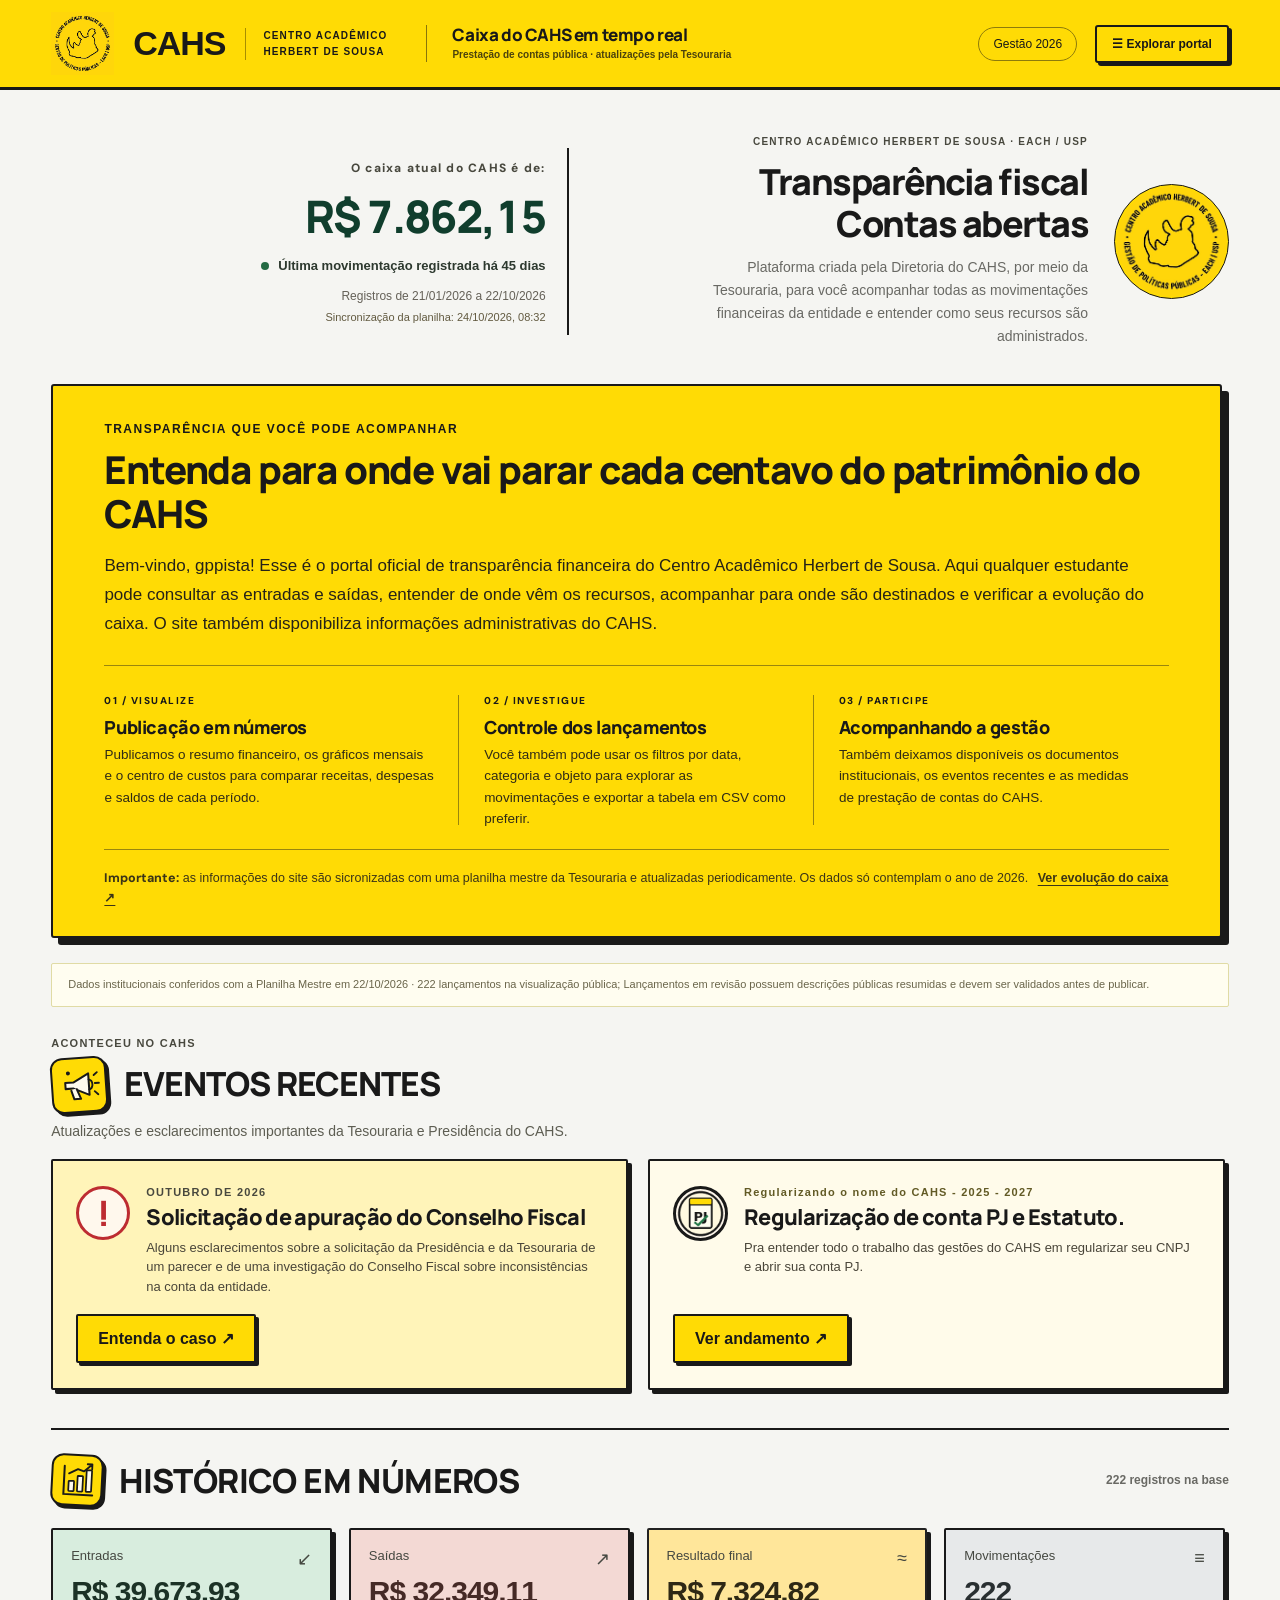
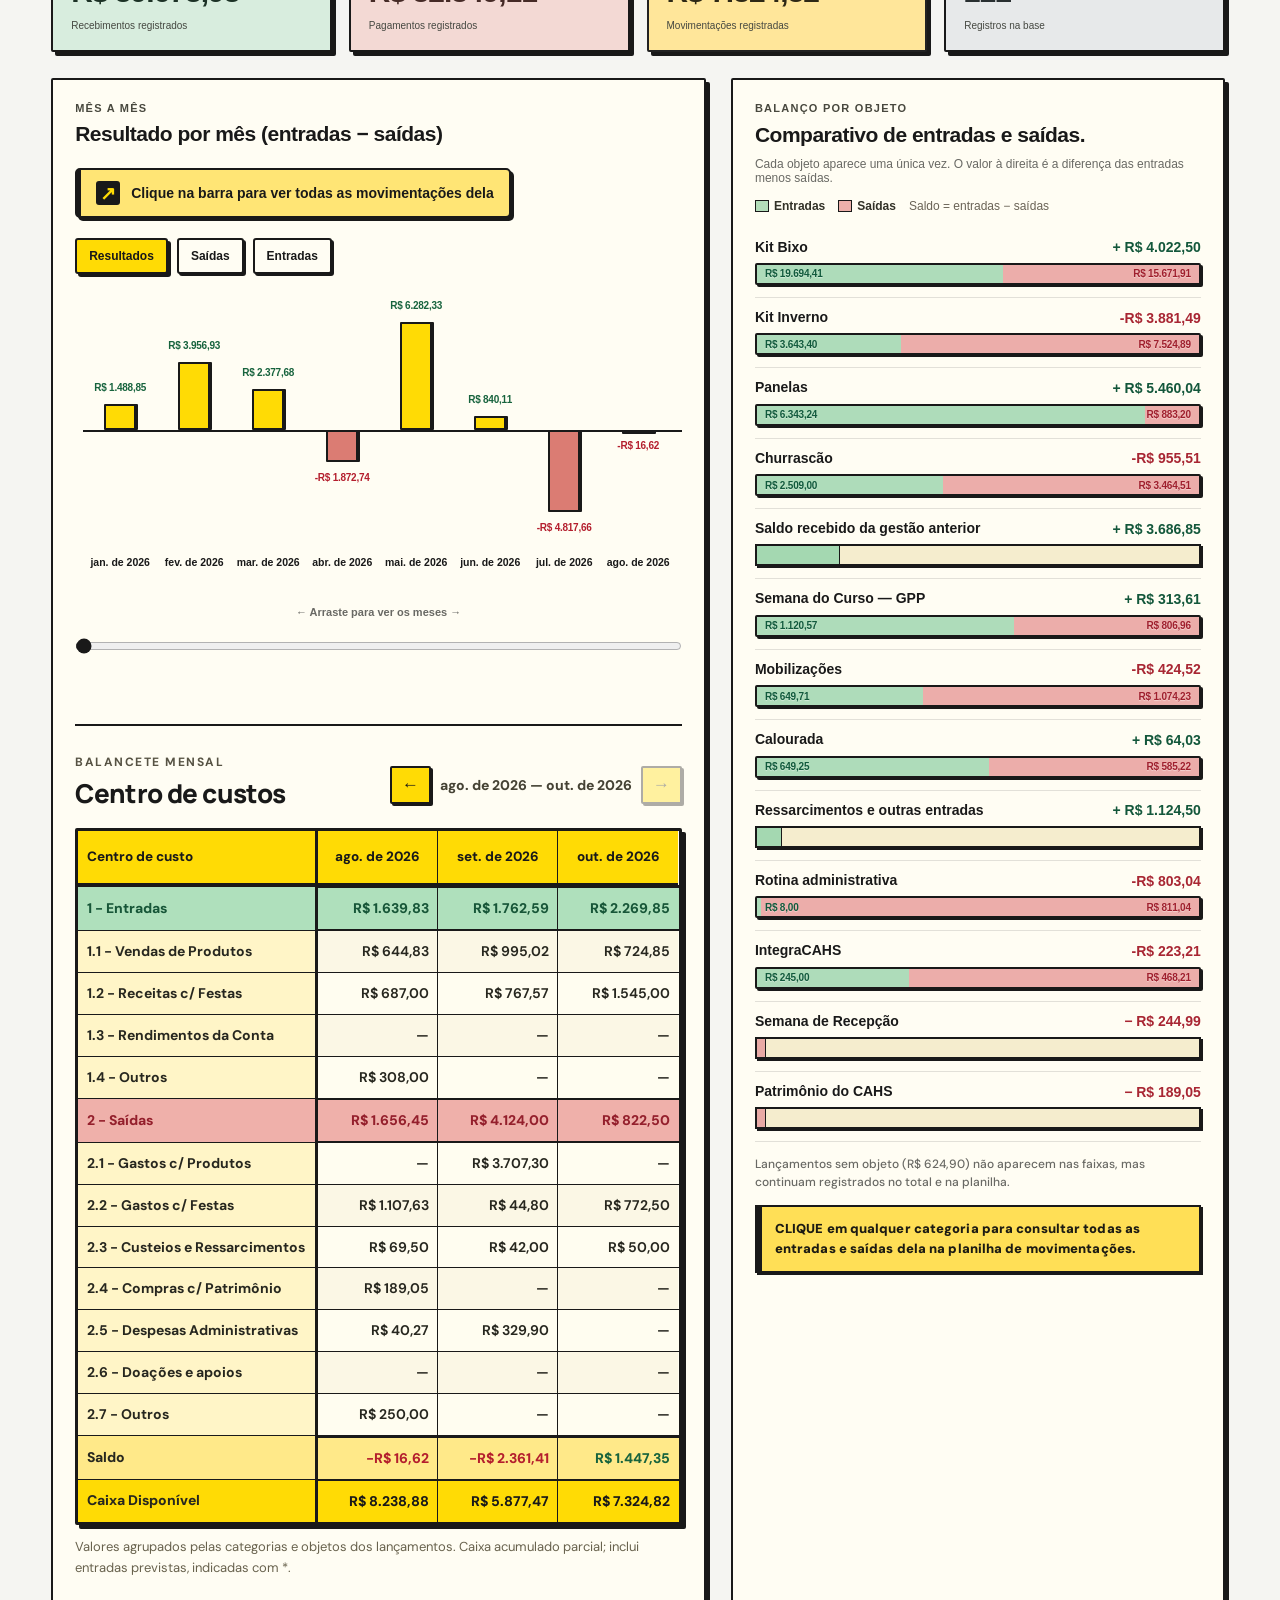
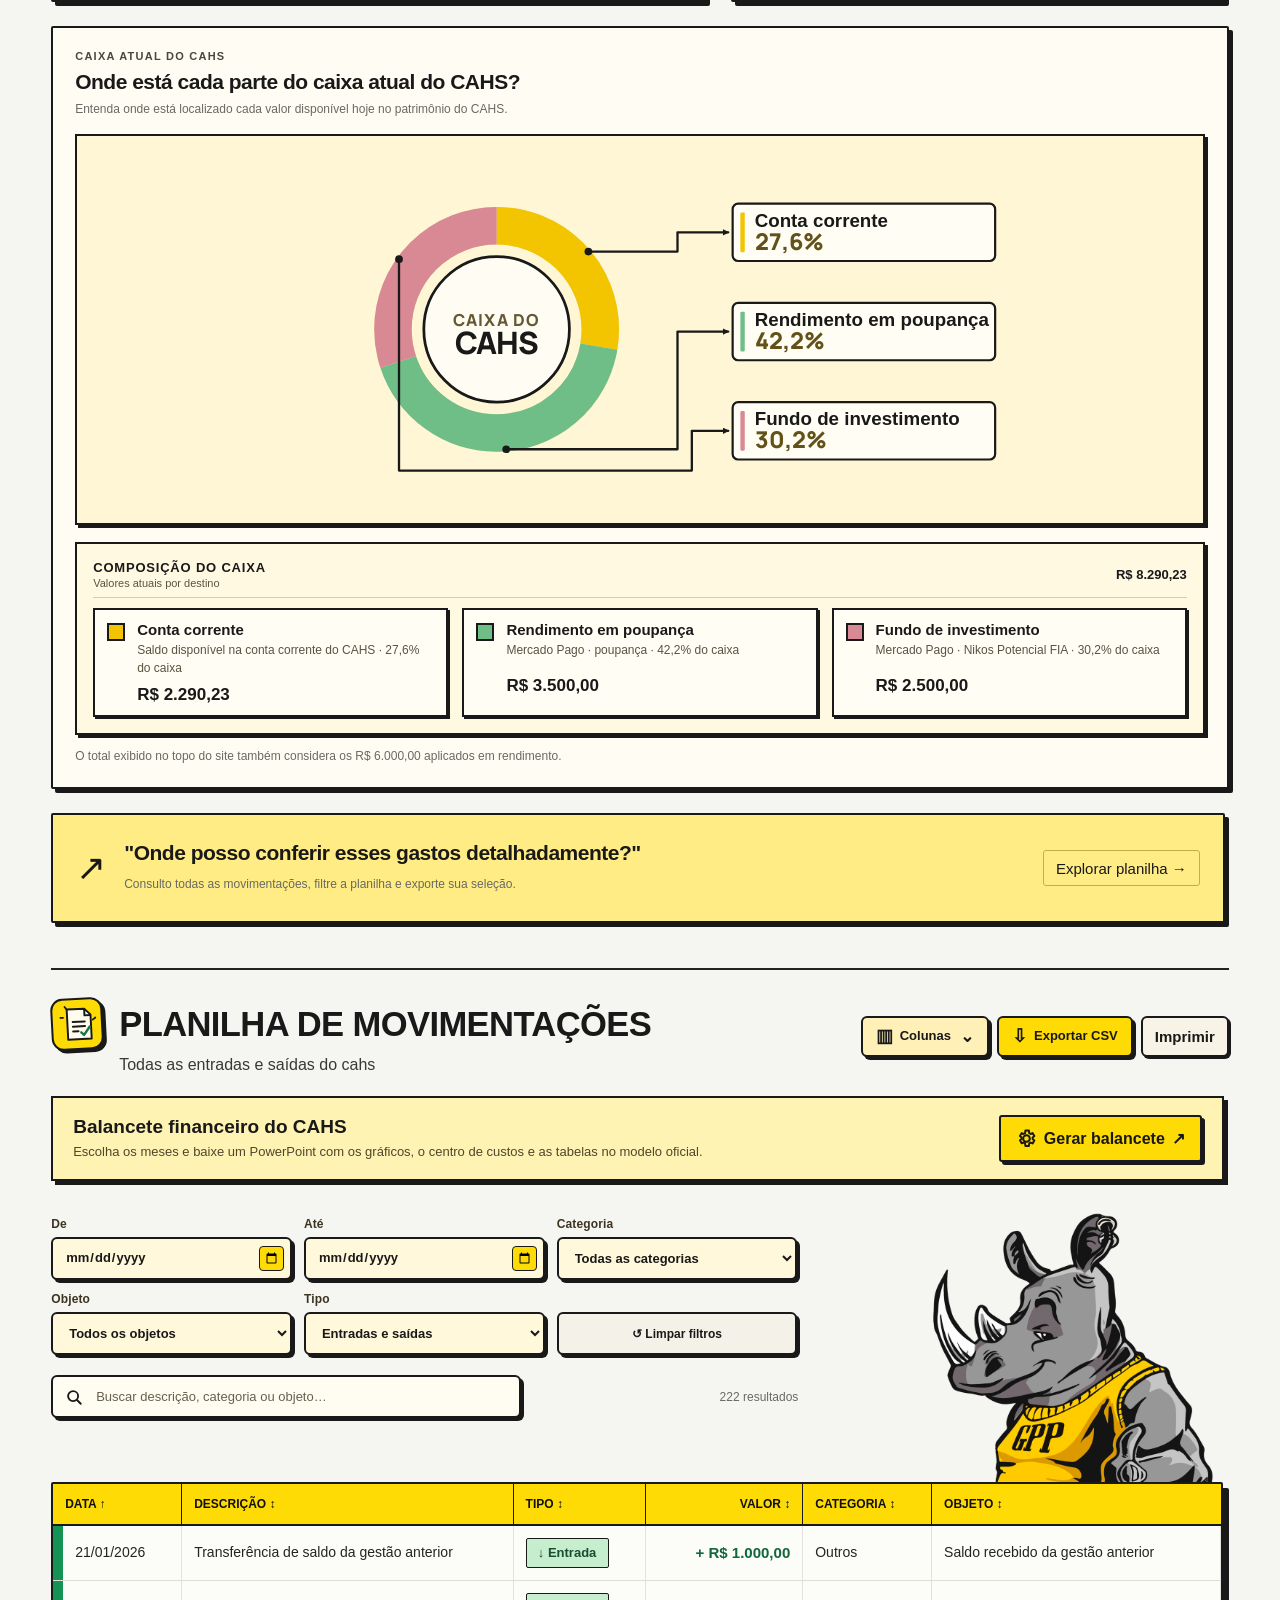
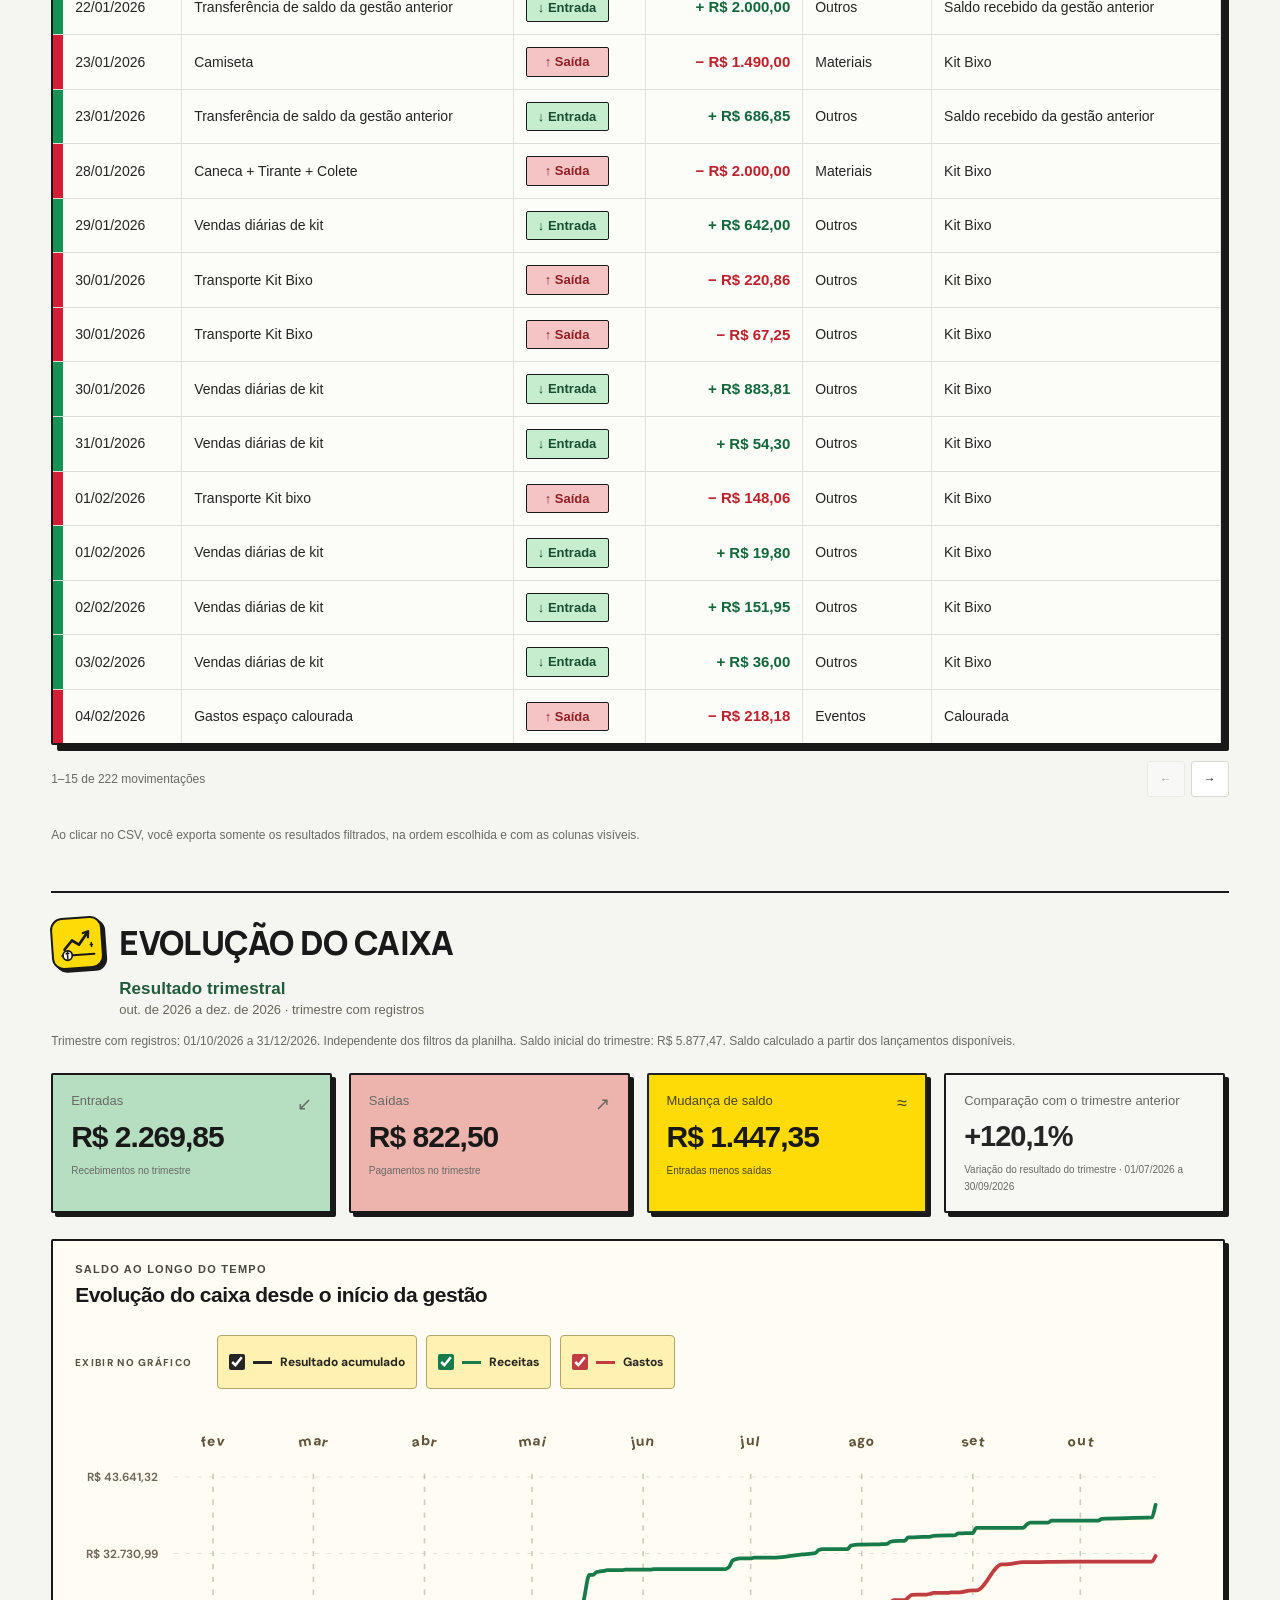
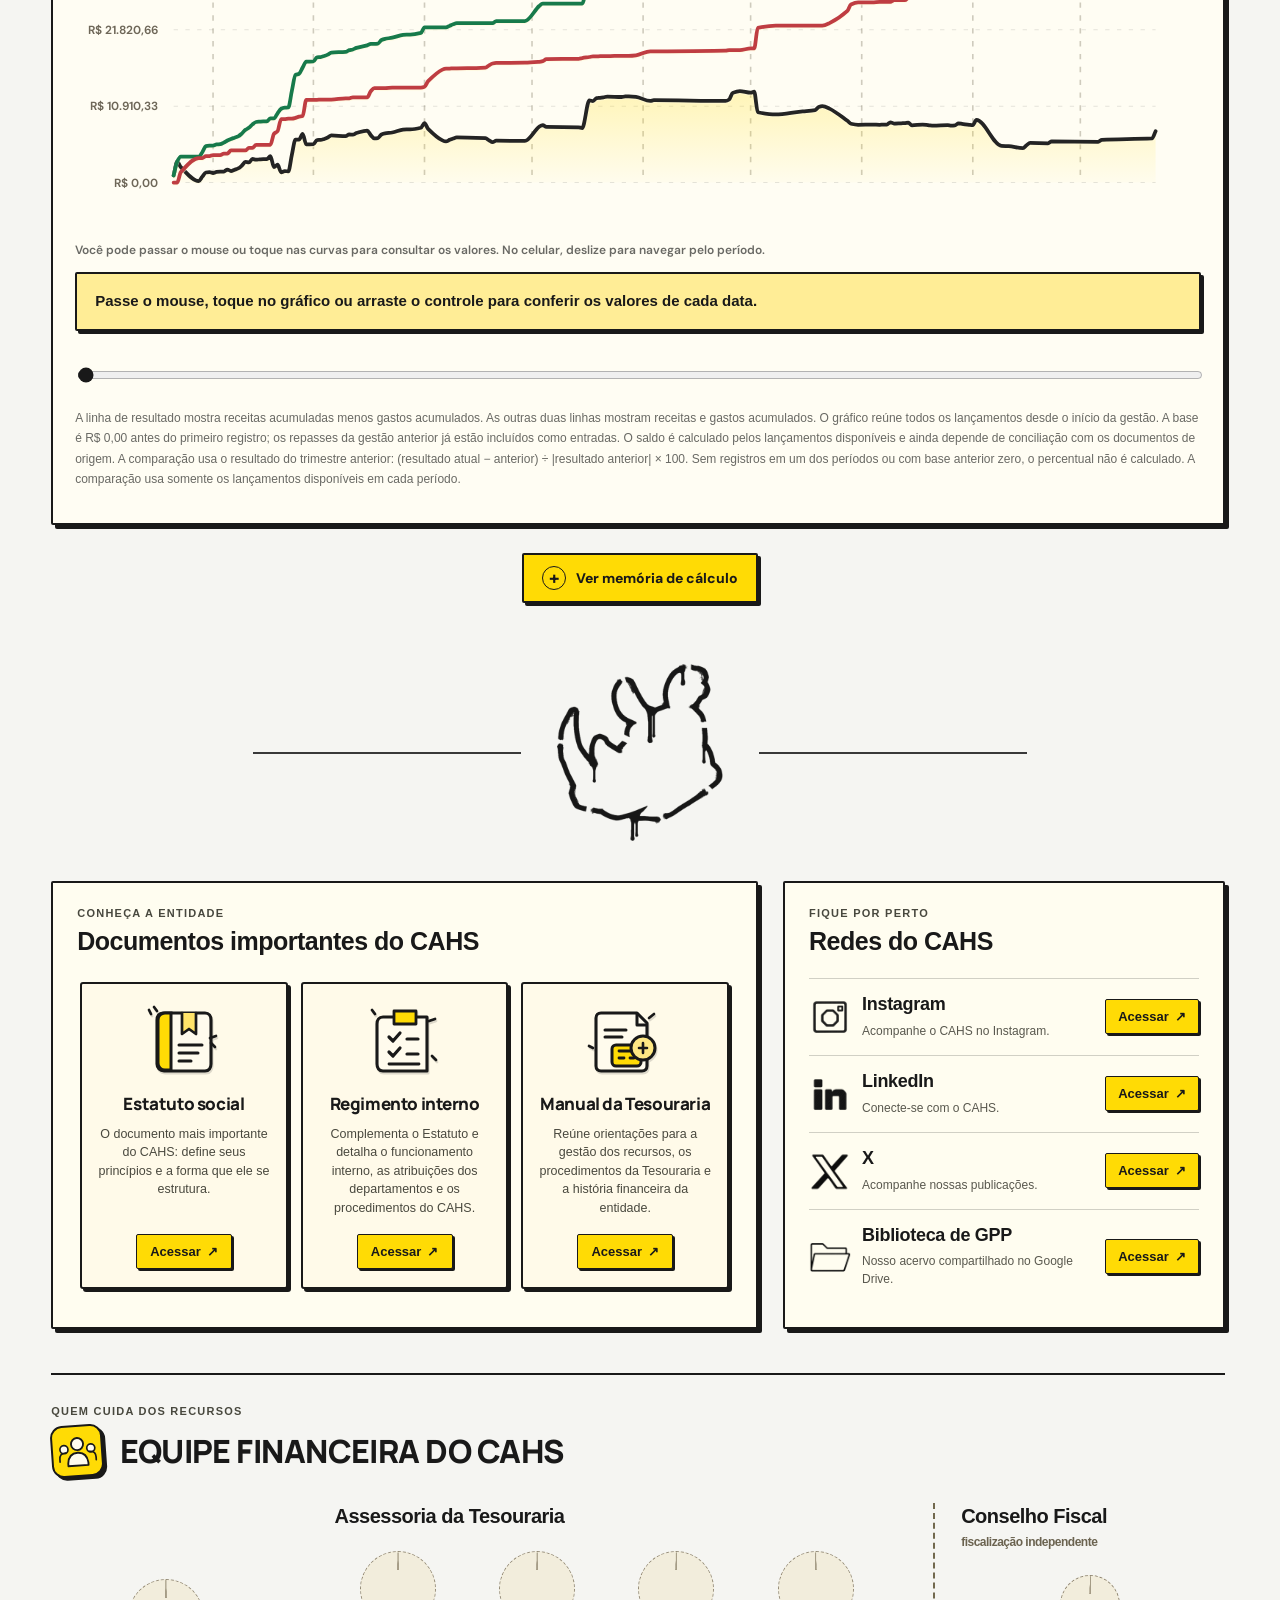
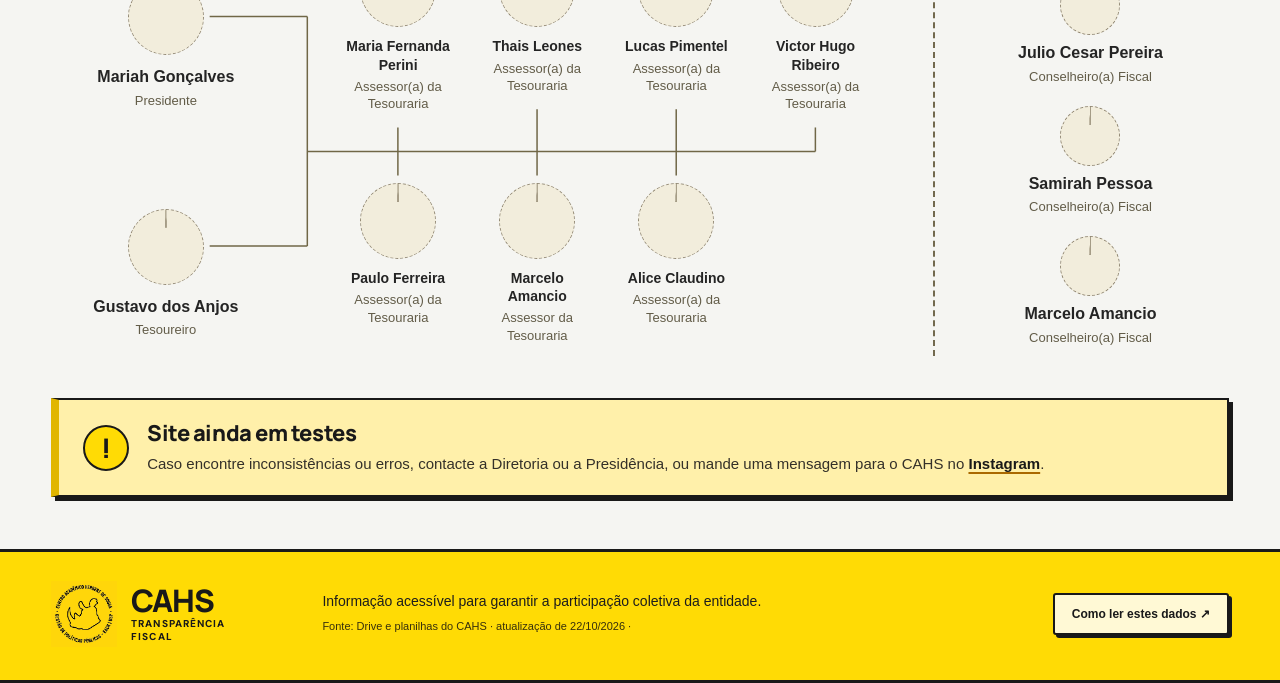
==== commit aa107f1a: "Add files via upload" ====
--- a/index.html
+++ b/index.html
@@ -1,826 +1,12 @@
-<!doctype html><html lang="pt-BR"><head><meta charset="utf-8"><meta name="viewport" content="width=device-width,initial-scale=1"><meta name="description" content="Transparência fiscal do CAHS. Explore receitas, despesas, categorias e evolução do caixa."><title>CAHS — Transparência fiscal</title><link rel="icon" type="image/png" href="[data-uri]"><link rel="apple-touch-icon" href="[data-uri]"><link rel="preconnect" href="https://fonts.googleapis.com">
+<!doctype html><html lang="pt-BR"><head><meta charset="utf-8"><meta name="viewport" content="width=device-width,initial-scale=1"><meta name="description" content="Transparência fiscal do CAHS. Explore receitas, despesas, categorias e evolução do caixa."><title>CAHS — Transparência fiscal</title><link rel="icon" type="image/png" href="./assets/img/logo-cahs.ddce959c33.png"><link rel="apple-touch-icon" href="./assets/img/logo-cahs.ddce959c33.png"><link rel="preconnect" href="https://fonts.googleapis.com">
 <link rel="preconnect" href="https://fonts.gstatic.com" crossorigin>
 <link href="https://fonts.googleapis.com/css2?family=DM+Sans:wght@400;500;600;700;800&family=Manrope:wght@400;500;600;700;800&display=swap" rel="stylesheet">
-<style>
-:root{--ink:#182e28;--green:#185844;--lime:#d8ee8e;--paper:#f5f6f0;--line:#dde3d8;--muted:#6e7c74;--red:#aa5946}*{box-sizing:border-box}body{margin:0;background:var(--paper);color:var(--ink);font:14px 'DM Sans',sans-serif}header{height:94px;border-bottom:1px solid var(--line);display:flex;align-items:center;justify-content:space-between;padding:0 5vw;background:#fff}a{color:inherit}.brand{display:flex;gap:19px;align-items:center;text-decoration:none}.brand b{font:800 32px Manrope,sans-serif;letter-spacing:-2px}.brand b span{color:#6d9b3c;font-size:25px;padding-left:3px}.brand small{font-size:9px;letter-spacing:1.1px;line-height:1.6;border-left:1px solid var(--line);padding-left:18px}.header-right{display:flex;align-items:center;gap:28px;font-size:12px}.status{border:1px solid var(--line);border-radius:30px;padding:9px 14px;color:var(--green)}main{max-width:1500px;margin:auto;padding:0 5vw}.hero{display:flex;justify-content:space-between;align-items:center;padding:54px 0 39px}.eyebrow{font-size:10px;font-weight:700;letter-spacing:1.8px;color:var(--green)}h1{font:600 clamp(32px,4vw,58px)/1.13 Manrope,sans-serif;letter-spacing:-2.7px;margin:18px 0}h1 span{color:#8da43f}.hero p{font-size:15px;line-height:1.7;color:var(--muted)}.hero-aside{border-left:1px solid var(--line);padding:15px 0 15px 50px;display:flex;flex-direction:column;gap:13px;min-width:240px}.mini{font-size:9px;letter-spacing:2px}.hero-aside strong{font:500 72px Manrope;letter-spacing:-5px}.hero-aside>span{font-size:11px;color:var(--muted)}.source-tag{padding-top:15px;border-top:1px solid var(--line)}.notice{font-size:11px;color:#627044;padding:12px 16px;border:1px solid #dce3c9;background:#eef2e2;border-radius:5px}nav{display:flex;border-bottom:1px solid #ccd6ca;margin-top:27px;gap:35px}button,input,select,summary{font:inherit}button,summary{cursor:pointer}button{border:1px solid var(--line);background:white;color:var(--ink);padding:10px 16px;border-radius:6px;transition:.2s}button:hover{background:#eaf0e3;border-color:#9cb293}button:focus-visible,a:focus-visible,input:focus-visible,select:focus-visible,summary:focus-visible{outline:3px solid #89a94e;outline-offset:3px}button:disabled{opacity:.35;cursor:default}nav button{border:0;background:none;border-radius:0;border-bottom:3px solid transparent;padding:20px 0;color:#8b968e;font-size:11px}nav button span{font-size:14px;margin-left:8px}nav button.active{border-color:var(--green);color:var(--green);font-weight:700}.filterbar{display:flex;align-items:flex-end;gap:12px;padding:24px 0;flex-wrap:wrap}label{display:flex;flex-direction:column;gap:7px;color:var(--muted);font-size:11px}input,select{padding:10px 12px;border:1px solid var(--line);background:white;color:var(--ink);border-radius:5px;min-width:0}select{max-width:230px}input[type=date]{max-width:160px}.plain{background:none;border-color:transparent;font-size:12px;margin-left:auto}.sectionline{display:flex;justify-content:space-between;align-items:center;margin:12px 0 22px;gap:15px}h2{font:600 23px Manrope;letter-spacing:-.7px;margin:0}h3{font:600 19px Manrope;letter-spacing:-.5px;margin:8px 0}.sectionline>span,.muted,.panel p{color:var(--muted);font-size:12px}.metrics{display:grid;grid-template-columns:repeat(4,1fr);gap:16px;margin:0 0 25px}.metric{border:1px solid var(--line);border-radius:10px;background:#fff;padding:22px;position:relative}.metric .label{color:var(--muted);font-size:12px}.metric strong{display:block;font:600 clamp(21px,2.3vw,30px) Manrope;letter-spacing:-1px;margin:18px 0 8px}.metric small{color:var(--muted);font-size:10px}.metric i{font-style:normal;float:right}.metric.highlight{background:var(--green);color:white;border-color:var(--green)}.metric.highlight .label,.metric.highlight small{color:#c3d6ca}.chartgrid{display:grid;grid-template-columns:1.25fr 1fr;gap:22px}.panel{border:1px solid var(--line);border-radius:10px;background:#fff;padding:26px}.panelhead{margin-bottom:28px}.panelhead p{margin:7px 0}.bar-chart{display:flex;align-items:flex-end;gap:16px;height:235px;padding:25px 5px 0}.baritem{display:flex;flex:1;min-width:0;align-items:center;justify-content:flex-end;flex-direction:column;height:100%;gap:12px;background:none!important;border:0;padding:0}.baritem .bar{width:100%;max-width:75px;background:#2f6a54;border-radius:5px 5px 0 0;min-height:3px}.baritem:hover .bar{background:#a7c463}.baritem small{font-size:10px;color:var(--muted)}.baritem b{font-size:11px;white-space:nowrap}.categoryrow{display:block;width:100%;background:none;border:0;padding:10px 0 14px;text-align:left}.cat-top{display:flex;justify-content:space-between;font-size:12px;gap:15px}.track{height:8px;background:#eef1e9;border-radius:9px;margin:11px 0 0;overflow:hidden}.track span{display:block;height:100%;background:#83a75e;border-radius:9px}.categoryrow:nth-child(2) .track span{background:#2c6652}.categoryrow:nth-child(3) .track span{background:#b6c97f}.insight{display:flex;align-items:center;gap:25px;padding:25px 30px;background:#e8eddf;border-radius:10px;margin:24px 0}.insight>span{font-size:36px;color:#6a8949}.insight p{font-size:12px;color:var(--muted)}.insight button{margin-left:auto;white-space:nowrap;background:none;border-color:#acbba1}.actions{display:flex;gap:8px;align-items:center}.primary{background:var(--green);color:white;border-color:var(--green)}.primary:hover{background:#287158;color:white}details{position:relative}summary{list-style:none;padding:10px 14px;border:1px solid var(--line);border-radius:5px;background:#fff}#columnoptions{position:absolute;right:0;top:43px;background:white;border:1px solid var(--line);box-shadow:0 10px 30px #183b2820;padding:15px;width:210px;z-index:5;border-radius:6px}#columnoptions label{display:flex;flex-direction:row;align-items:center;margin:8px 0;color:var(--ink)}.tabletools{display:flex;justify-content:space-between;align-items:center;margin:0 0 14px;color:var(--muted);font-size:12px}#search{width:360px;max-width:70%}.tablewrap{overflow:auto;border:1px solid var(--line);border-radius:8px;background:white}table{border-collapse:collapse;width:100%;font-size:12px;text-align:left;white-space:nowrap}th{background:#edf1e8;padding:13px 15px;font-size:10px;text-transform:uppercase;letter-spacing:.8px;color:#68786c}th button{padding:0;border:0;background:none;font-size:inherit;letter-spacing:inherit;text-transform:inherit;border-radius:0}td{padding:16px 15px;border-top:1px solid #eaf0e6}td.description{white-space:normal;min-width:240px;max-width:370px;line-height:1.5}tbody tr:hover{background:#f6f8f1}.badge{display:inline-block;padding:5px 8px;border-radius:4px;font-size:10px;background:#edf3e7;color:#43713d}.badge.out{background:#f7ede7;color:#a35e48}.amount{font-variant-numeric:tabular-nums;font-weight:600;text-align:right}.positive{color:#2d7154}.negative{color:var(--red)}.pager{display:flex;justify-content:space-between;align-items:center;padding:16px 0;font-size:12px;color:var(--muted)}.pager button{margin-left:6px}.footnote{font-size:11px!important;color:var(--muted);line-height:1.7}.cashnote{font-size:12px;color:var(--muted);line-height:1.7;margin:-10px 0 22px}.cashpanel .panelhead{display:flex;justify-content:space-between;align-items:center}.initial-label input{width:180px}.cashpanel svg{display:block;width:100%;height:auto;min-height:220px}.cashpanel svg circle{cursor:pointer}.pointdetail{padding:14px 18px;background:#f0f4e8;border-radius:6px;margin:12px 0;font-size:13px}input[type=range]{width:100%;accent-color:var(--green);padding:0}.cashdetails{margin-top:20px}.cashdetails summary{border:0;padding:0;font-weight:600;margin-bottom:15px}.empty{padding:60px 20px;text-align:center;color:var(--muted);width:100%}footer{display:flex;justify-content:space-between;align-items:center;border-top:1px solid var(--line);margin-top:55px;padding:30px 0 40px;gap:30px}footer p{color:var(--muted);font-size:12px;line-height:1.8}footer small{font-size:10px}footer button{font-size:11px;background:transparent;border:0}dialog{border:1px solid var(--line);border-radius:12px;padding:40px;max-width:600px;width:90%;color:var(--ink)}dialog::backdrop{background:#102b24aa}dialog p{line-height:1.7;color:var(--muted);font-size:14px}.close{float:right;border:0;font-size:25px;padding:0 5px}dialog h2{margin-top:18px}[hidden]{display:none!important}@media(max-width:850px){header{height:76px}.header-right>span:last-child{display:none}.hero-aside{min-width:160px;padding-left:25px}.hero-aside strong{font-size:52px}.metrics{grid-template-columns:repeat(2,1fr)}.chartgrid{grid-template-columns:1fr}.insight{flex-wrap:wrap}.insight button{margin-left:0}.sectionline{flex-wrap:wrap}.actions{flex-wrap:wrap}footer{flex-wrap:wrap}.filterbar label{flex:1;min-width:130px}nav{gap:22px}nav button span{font-size:12px}}@media(max-width:550px){main{padding:0 5vw}.hero{padding:32px 0}.hero-aside{display:none}h1{letter-spacing:-1.6px}.brand small{font-size:8px;padding-left:10px}.brand{gap:10px}.status{font-size:10px}.metric{padding:16px}.metric strong{font-size:23px}.panel{padding:20px}.bar-chart{gap:9px}.baritem b{font-size:9px}nav{gap:16px;justify-content:space-between}nav button{font-size:9px}nav button span{margin-left:4px}.cashpanel .panelhead{display:block}.initial-label{margin-top:20px}.hero p{font-size:13px}.notice{line-height:1.6}.eyebrow{font-size:9px}footer{margin-top:35px}.metrics{gap:10px}.plain{margin-left:0}}@media print{header,.hero,.notice,nav,.filterbar,.actions,.tabletools,.pager,footer,.footnote{display:none!important}.view{display:none!important}#ledger{display:block!important}.tablewrap{overflow:visible;border:0}table{font-size:9px}td,th{padding:6px}.sectionline h2{font-size:20px}main{padding:0}body{background:white}}
-/* CAHS identity: a university bulletin, yellow / black / white. */
-:root{--ink:#191919;--green:#242424;--lime:#ffdb05;--paper:#f5f5f2;--line:#d9d9d2;--muted:#696964;--red:#a8453d}html{scroll-behavior:smooth;scroll-padding-top:20px}body{font-family:Calibri,'Carlito','Segoe UI',Arial,sans-serif;font-size:15px}header{height:90px;background:#ffdb05;border-bottom:3px solid #171717}.brand b{font-family:Calibri,'Carlito',Arial,sans-serif;font-size:34px;letter-spacing:-1px}.brand .logo{width:63px;height:63px;object-fit:contain}.brand small{font-size:10px;border-color:#a78e00;font-weight:700}.status{border-color:#8e7b0b;color:#191919}.hero{padding:36px 0 27px;gap:20px}.eyebrow{color:#48483e;letter-spacing:1.25px;font-size:11px}h1{font-family:Calibri,'Carlito','Segoe UI',Arial,sans-serif;font-weight:700;font-size:clamp(30px,3.4vw,48px);letter-spacing:-1.4px;margin:13px 0}.hero p{margin-bottom:0}.hero-logo{width:125px;height:125px;object-fit:contain;border-radius:50%}.balance-hero{display:flex;justify-content:space-between;gap:24px;background:#ffdb05;padding:28px 36px;border:2px solid #1a1a1a;border-radius:3px;box-shadow:7px 7px 0 #1a1a1a;margin:0 7px 25px 0}.balance-hero .eyebrow{font-size:13px;font-weight:700;color:#191919}.balance-hero strong{display:block;font-size:clamp(40px,5.6vw,76px);font-weight:700;letter-spacing:-3px;line-height:1.2;margin:8px 0}.balance-hero p{font-size:16px;margin:5px 0 9px}.balance-hero small{font-size:12px}.balance-aside{border-left:1px solid #b69c00;padding-left:30px;align-self:center;max-width:360px}.balance-aside>span{font-size:20px;line-height:1.2;font-weight:700}.balance-aside p{font-size:12px;line-height:1.6;margin:14px 0}.balance-aside a{font-weight:700;font-size:13px}.notice{background:#fffdf0;border:1px solid #e0dba5;color:#6a654a;border-radius:2px}nav{gap:0;flex-wrap:wrap;margin-top:20px;border-bottom:2px solid #191919}nav a{padding:15px 20px;text-decoration:none;font-weight:700;font-size:14px;border-right:1px solid #ddd}nav a:hover{background:#ffdb05}.filterbar{padding:20px 0 10px;gap:8px}.filterbar label{font-size:12px}.filterbar input,.filterbar select{padding:8px 9px}.view{display:block;margin:24px 0 45px;scroll-margin-top:22px}h2,h3,.metric strong{font-family:Calibri,'Carlito','Segoe UI',Arial,sans-serif}h2{font-size:27px;letter-spacing:-.5px}h3{font-size:21px}.sectionline{margin-top:0}.metric{border-radius:3px;padding:18px}.metric strong{font-size:30px;margin:12px 0 6px}.metric:nth-child(1){background:#e9f4e9;border-color:#cfdfcf}.metric:nth-child(2){background:#fbeceb;border-color:#ebd3d0}.metric.highlight{background:#222;border-color:#222}.metric.highlight .label,.metric.highlight small{color:#eee}.metric i{font-size:18px}.panel{padding:22px;border-radius:4px}.panelhead{margin-bottom:20px}.chart-switch{display:flex;gap:5px;margin-top:16px}.chart-switch button{font-size:12px;padding:7px 12px;border-radius:3px}.chart-switch button.active{background:#222;color:#ffdb05;border-color:#222}.baritem .inbar{background:#7cb789}.baritem .outbar{background:#d98f87}.baritem .netbar{background:#e5c300}.baritem:hover .bar{background:#252525}.categoryrow .track span,.categoryrow:nth-child(2) .track span,.categoryrow:nth-child(3) .track span{background:#ebce25}.track{background:#f4f1df}.insight{background:#ffed96;border-radius:3px;padding:18px 23px;gap:18px}.insight>span{color:#191919}.insight button{border-color:#c4ae48}.metrics{gap:12px;margin-bottom:20px}.primary{background:#222;color:white}.primary:hover{background:#444}button{border-radius:3px;padding:8px 12px}button:hover{background:#fff5bd;border-color:#bead63}input,select,summary{border-radius:3px}.tablewrap{border-radius:3px}table{width:100%;font-size:12px}td{padding:8px 10px;line-height:1.3}th{padding:9px 10px;letter-spacing:.25px;background:#222;color:#fff;font-size:10px}th button{color:inherit}td.description{min-width:180px;max-width:260px;line-height:1.35}td.amount{min-width:96px}td.income-cell{background:#e6f3e7;color:#24653d}td.expense-cell{background:#fbe5e3;color:#a4433b}tbody tr:hover td{box-shadow:inset 0 0 0 999px #00000005}.income-cell,.expense-cell{font-variant-numeric:tabular-nums}.badge{padding:3px 6px}.tabletools{margin-bottom:10px}.cashnote{margin-top:-8px}.cashpanel .pointdetail{background:#fff3b0}.cashpanel input[type=range]{accent-color:#b69e00}.cashpanel svg path[stroke]{stroke:#222}.cashdetails{padding:18px 20px}.cashdetails th:nth-child(2){background:#315c3d}.cashdetails th:nth-child(3){background:#84443e}footer{margin-top:30px;border-top:3px solid #222}.cashpanel .metrics{margin-top:20px}#ledger,#cash{padding-top:28px;border-top:2px solid #222}.sectionline p{margin:6px 0 0}.initial-label input{padding:8px 10px}.metrics .label{font-size:13px}.footnote{font-size:12px!important}dialog{font-family:Calibri,'Carlito','Segoe UI',Arial,sans-serif;border-radius:3px;border-top:8px solid #ffdb05}.filterbar .noncash[hidden]{display:flex!important}@media(min-width:1000px){main{padding:0 4vw;max-width:1400px}.chartgrid{grid-template-columns:1.25fr 1fr}header{padding:0 4vw}}@media(max-width:650px){.balance-aside{display:none}.balance-hero{padding:22px}.hero-logo{width:80px;height:80px}.hero .eyebrow{font-size:9px}.hero p{font-size:12px}h1{font-size:30px}.hero{padding:26px 0}.brand .logo{width:46px;height:46px}.brand b{font-size:26px}nav a{padding:12px 10px;font-size:12px}.balance-hero strong{letter-spacing:-2px}.chart-switch button{font-size:11px;padding:7px 9px}.metric strong{font-size:25px}.metric{padding:14px}.header-right{gap:8px}.hero-logo{flex-shrink:0}.status{padding:7px}.view{margin-bottom:30px}}@media print{.balance-hero{display:none!important}.income-cell{background:#e6f3e7!important;print-color-adjust:exact}.expense-cell{background:#fbe5e3!important;print-color-adjust:exact}#ledger{border:0;padding:0}}
-
-/* Standalone CAHS portal: navigation, bulletin cards and full-row colors. */
-header{position:relative;z-index:10}.site-menu{position:relative}.site-menu summary{border:2px solid #191919;background:#ffdb05;color:#191919;font-weight:700;box-shadow:3px 3px 0 #191919;padding:10px 15px;user-select:none}.site-menu summary::-webkit-details-marker{display:none}.site-menu nav{position:absolute;right:0;top:48px;display:flex;flex-direction:column;width:235px;margin:0;padding:6px;background:#fffdf0;border:2px solid #191919;box-shadow:5px 5px 0 #191919}.site-menu nav a{border:0;padding:13px 14px}.site-menu:not([open]) nav{display:none}.metric,.panel,.insight,.tablewrap{border:2px solid #191919;border-radius:2px;box-shadow:4px 4px 0 #191919}.metric:nth-child(1),.metric:nth-child(2){border-color:#191919;background:#fff7bd}.metric.highlight{background:#ffdb05;color:#191919}.metric.highlight .label,.metric.highlight small{color:#494327}.metric{background:#fffdf0}.metrics{gap:17px;margin-right:4px;margin-bottom:26px}.chartgrid{gap:25px;margin-right:4px}.insight{background:#ffec84;margin-right:4px}.track{display:block}.categoryrow:hover{background:transparent}.categoryrow:hover .track span{background:#191919}#tbody tr.income-row td{background:#e7f3e9;color:#193e27}#tbody tr.expense-row td{background:#fae8e6;color:#63302d}#tbody .badge{background:transparent;color:inherit;border:1px solid currentColor}.tablewrap{margin-right:4px}#tbody td{border-top:1px solid #00000012}#tbody tr:hover td{box-shadow:inset 0 0 0 999px #00000008}button:focus-visible,a:focus-visible,input:focus-visible,select:focus-visible,summary:focus-visible{outline:3px solid #887000;outline-offset:3px}.pointdetail{border:1px solid #191919;border-radius:2px}.bar-chart{overflow-x:auto;gap:14px}.baritem{min-width:62px}.baritem .bar{flex-shrink:0}.notice{line-height:1.6}.cashpanel{margin-right:4px}.cashdetails{margin-right:4px}.tabletools{gap:12px}.view{scroll-margin-top:24px}input,select,button{min-height:36px}th button{min-height:0}.header-right{gap:18px}#monthly .empty{align-self:center}summary::marker{color:#191919}@media(max-width:650px){header{height:80px;padding:0 5vw}.header-right>.status{display:none}.site-menu summary{font-size:13px;padding:9px 10px}.brand small{display:none}.site-menu nav{width:220px}.metrics{gap:13px}.metric strong{font-size:clamp(20px,5vw,27px);letter-spacing:-.8px}.metric small{line-height:1.4;display:block}.hero-logo{width:66px;height:66px}h1{font-size:28px}.hero{gap:12px}.balance-hero strong{font-size:49px}.filterbar label{min-width:calc(50% - 8px)}.filterbar select,.filterbar input{max-width:100%;width:100%}.filterbar .plain{margin-left:0}.chartgrid{gap:22px}.sectionline{align-items:flex-start}.actions{width:100%;gap:6px}.actions button,.actions summary{font-size:12px}.bar-chart{gap:10px}.panel{padding:18px}.cat-top{font-size:12px}.cat-top b{white-space:nowrap}.cashpanel svg{min-height:0}.pointdetail{font-size:12px;line-height:1.7}.cashpanel .panelhead{margin-bottom:16px}footer{gap:12px}.tabletools #search{max-width:none;width:100%}.tabletools{flex-wrap:wrap}.chart-switch{flex-wrap:wrap}.baritem b{font-size:10px}.initial-label input{width:100%}}@media(prefers-reduced-motion:reduce){html{scroll-behavior:auto}*{transition:none!important}}@media print{header,.balance-hero,.site-menu{display:none!important}.tablewrap{box-shadow:none;margin:0}.income-row td{background:#e7f3e9!important;print-color-adjust:exact}.expense-row td{background:#fae8e6!important;print-color-adjust:exact}td.description{min-width:100px;max-width:240px}td.amount{min-width:0}th,td{white-space:normal}#ledger{margin:0}.tablewrap{border:0}}
-
-.baritem .bar{width:58%;max-width:44px;border:1px solid #191919;border-radius:3px 3px 0 0}.baritem .inbar{background:#9acbaa}.baritem .outbar{background:#e2a09a}#cashmetrics .metric:nth-child(1){background:#e3f2e6}#cashmetrics .metric:nth-child(2){background:#f8e1df}#cashmetrics .comparison.up{background:#e3f2e6}#cashmetrics .comparison.down{background:#f8e1df}#cashmetrics .comparison.neutral{background:#fffdf0}#cashmetrics .comparison strong{font-size:29px}#cashmetrics .metric strong{overflow-wrap:anywhere}#ledger .filterbar{padding-top:0;padding-bottom:18px}
-
-/* Gráficos no estilo de mural do CAHS. */
-.balance-hero>div:first-child{flex:1;text-align:center}.balance-hero{align-items:center}.balance-aside{flex:0 1 340px;text-align:left}.balance-hero strong{margin:12px auto; font-variant-numeric:tabular-nums}
-.chartgrid>.panel,.cashpanel{background:#fffdf3}.chart-switch{gap:9px}.chart-switch button{border:2px solid #191919;background:#fffdf3;color:#191919;font-weight:700;box-shadow:2px 2px 0 #191919}.chart-switch button.active{background:#ffdb05;color:#191919;border-color:#191919;box-shadow:3px 3px 0 #191919}.chart-switch button:hover{transform:translateY(-1px)}
-.bar-chart{height:255px;padding:26px 8px 0;background:repeating-linear-gradient(to top,transparent 0,transparent 47px,#19191912 48px,transparent 49px);border-bottom:2px solid #191919;margin-bottom:12px}.baritem{gap:14px;justify-content:flex-end}.baritem .bar{width:55%;max-width:39px;border:2px solid #191919;border-radius:2px 2px 0 0;box-shadow:3px -2px 0 #191919;min-height:3px}.baritem .inbar{background:#aad6b4}.baritem .outbar{background:#e7aaa3}.baritem .netbar{background:#ffdb05}.baritem:hover .bar{filter:brightness(.94);background:#ffdb05}.baritem b{font-size:13px;font-weight:700}.baritem small{font-size:12px;color:#191919;font-weight:700;background:#fffdf3;padding:4px 1px}.baritem:focus-visible{outline-offset:4px}
-.categoryrow{padding:12px 0;min-height:62px}.cat-top{font-size:14px;align-items:baseline}.cat-top>span{font-weight:700}.cat-top b{font-size:13px}.cat-top small{color:#555}.track{height:13px;overflow:visible;border:1px solid #191919;border-radius:2px;background:#f5f0d9;box-shadow:2px 2px 0 #191919}.track span,.categoryrow:nth-child(2) .track span,.categoryrow:nth-child(3) .track span{background:#ffdb05;border:1px solid #191919;border-radius:1px;min-width:3px;height:100%}.categoryrow:hover .track span{background:#e8c600}.cashpanel svg text{font-family:Calibri,Carlito,'Segoe UI',Arial,sans-serif;fill:#363329;font-weight:600}.cashpanel svg path[stroke]{stroke-width:3.5;stroke-linecap:round}.pointdetail{background:#ffed96!important;border:2px solid #191919;box-shadow:3px 3px 0 #191919;padding:16px 18px;font-size:15px;font-weight:700;line-height:1.5}.cashpanel input[type=range]{margin-top:18px;accent-color:#191919}.cashpanel svg{overflow:visible}.cashpanel .panelhead h3{max-width:500px}
-@media(max-width:650px){.balance-hero{padding:24px 14px}.balance-hero>div:first-child{width:100%}.balance-hero strong{font-size:clamp(38px,11vw,54px)}.baritem b{font-size:11px}.baritem small{font-size:11px}.bar-chart{gap:13px}.cat-top{font-size:12px;gap:8px}.cat-top b{font-size:12px}.pointdetail{font-size:13px}.chart-switch button{padding:7px 8px}}
-
-/* Verde e vermelho com maior presença, preservando contraste. */
-.baritem .inbar{background:#69b881}.baritem .outbar{background:#db7c73}
-#tbody tr.income-row td{background:#c5e6cf;color:#193e27}
-#tbody tr.expense-row td{background:#f0c3be;color:#63302d}
-#cashmetrics .metric:nth-child(1),#cashmetrics .comparison.up{background:#b6dfc2}
-#cashmetrics .metric:nth-child(2),#cashmetrics .comparison.down{background:#edb4ae}
-td.income-cell{background:#c5e6cf;color:#193e27}td.expense-cell{background:#f0c3be;color:#63302d}
-@media print{#tbody .income-row td{background:#c5e6cf!important}#tbody .expense-row td{background:#f0c3be!important}}
-
-/* Planilha conforme a referência: amarelo, papel claro e marcadores laterais. */
-#ledger>.sectionline h2{display:flex;align-items:center;gap:13px;text-transform:uppercase;font-weight:800;font-size:clamp(24px,2.7vw,36px);letter-spacing:-.6px}
-#ledger>.sectionline h2::before{content:"";display:block;width:28px;height:28px;background:#ffdb05;flex-shrink:0;border-radius:1px}
-#ledger>.sectionline .muted{font-size:16px;color:#383838;margin-left:41px}
-#ledger>.tablewrap{border:2px solid #191919;border-radius:2px;box-shadow:6px 6px 0 #191919;background:#fcfcf8;margin-right:6px}
-#ledger table{font-size:14px}
-#ledger th{background:#ffdb05;color:#101010;border-right:1px solid #191919;border-bottom:2px solid #191919;padding:13px 12px;font-size:12px;font-weight:800;letter-spacing:0;text-align:left}
-#ledger th:last-child{border-right:0}
-#ledger th button{font-weight:800;white-space:nowrap;color:#101010}
-#ledger th button:hover{background:transparent;color:#514300}
-#tbody tr.income-row td,#tbody tr.expense-row td{background:#fcfcf8;color:#242424;border-right:1px solid #e2e2dc;border-top:1px solid #deded7;padding:12px 12px;line-height:1.35}
-#tbody td:last-child{border-right:0}
-#tbody tr.income-row td:first-child{border-left:10px solid #159354}
-#tbody tr.expense-row td:first-child{border-left:10px solid #d51e35}
-#tbody tr.income-row td.income-cell{color:#14603c;font-weight:800;font-size:15px}
-#tbody tr.expense-row td.expense-cell{color:#b31c26;font-weight:800;font-size:15px}
-#tbody tr.expense-row td.income-cell,#tbody tr.income-row td.expense-cell{color:#777;font-weight:600;text-align:center}
-#tbody td.description{min-width:180px;max-width:270px}
-#tbody td.amount{white-space:nowrap;min-width:105px}
-#tbody .badge{border:1.5px solid #191919;border-radius:2px;padding:5px 9px;font-weight:700;font-size:13px;min-width:83px;text-align:center}
-#tbody .income-row .badge{background:#c5edce;color:#174e30}
-#tbody .expense-row .badge{background:#f5c4c4;color:#8e1f24}
-#tbody tr:hover td{box-shadow:inset 0 0 0 999px #ffdb050d}
-@media(max-width:650px){#ledger>.sectionline h2{font-size:24px;gap:10px}#ledger>.sectionline h2::before{width:23px;height:23px}#ledger>.sectionline .muted{margin-left:33px;font-size:14px}#ledger table{font-size:13px}#tbody tr.income-row td,#tbody tr.expense-row td{padding:10px}#ledger th{padding:11px 10px}}
-@media print{#ledger>.tablewrap{box-shadow:none;border:1px solid #191919}#tbody tr.income-row td,#tbody tr.expense-row td{background:#fcfcf8!important;padding:6px;font-size:9px}#ledger th{background:#ffdb05!important;color:#111!important;font-size:9px;padding:7px;print-color-adjust:exact}#tbody .badge{font-size:9px;min-width:0;padding:3px}#tbody tr.income-row td.income-cell,#tbody tr.expense-row td.expense-cell{font-size:10px}#ledger>.sectionline .muted{margin-left:0}#ledger>.sectionline h2::before{display:none}}
-
-/* Continuous header background and an uninterrupted lower rule. */
-#ledger table{border-collapse:separate;border-spacing:0}
-#ledger thead,#ledger thead tr{background:#ffdb05}
-#ledger th{position:relative;z-index:2;background:#ffdb05;border-top:0;border-bottom:2px solid #191919}
-#tbody tr.income-row td:first-child,#tbody tr.expense-row td:first-child{border-left:0;position:relative;padding-left:22px}
-#tbody tr.income-row td:first-child::before,#tbody tr.expense-row td:first-child::before{content:"";position:absolute;left:0;top:0;bottom:0;width:10px;background:#159354;z-index:0}
-#tbody tr.expense-row td:first-child::before{background:#d51e35}
-#tbody tr:first-child td{border-top:0}
-.audit-block{margin-top:30px}.audit-block summary{background:#ffdb05;border:2px solid #191919;font-weight:700}.audit-block table{white-space:normal}.audit-block td,.audit-block th{padding:10px}.audit-block .tablewrap{max-height:390px;margin-top:18px}
-
-/* One shared zero axis, independent of month label wrapping. */
-#monthly{height:300px;padding:0 8px;gap:0;align-items:stretch;border-bottom:0;background:none}
-#monthly .baritem{position:relative;display:block;flex:1 0 96px;min-width:96px;height:100%;padding:0;overflow:visible;border-radius:0}
-#monthly .baritem::before{content:"";position:absolute;left:0;right:0;top:var(--zero-y);border-top:2px solid #191919;z-index:2;pointer-events:none}
-#monthly .baritem .bar{position:absolute;left:50%;transform:translateX(-50%);width:34px;max-width:34px;min-height:0;box-shadow:2px 0 0 #191919;border-radius:1px}
-#monthly .baritem b{position:absolute;left:0;right:0;transform:translateY(-100%);font-size:11px;line-height:16px;white-space:nowrap}
-#monthly .baritem.below-zero b{transform:none}
-#monthly .baritem small{position:absolute;left:4px;right:4px;top:261px;height:32px;padding:0;display:flex;align-items:flex-start;justify-content:center;line-height:15px;font-size:11px;background:none}
-
-.cost-center{margin-top:26px;border-top:2px solid #191919;padding-top:20px}
-.cost-heading{display:flex;align-items:center;justify-content:space-between;gap:12px;flex-wrap:wrap;margin-bottom:12px}.cost-heading h3{margin:5px 0}.cost-controls{display:flex;align-items:center;gap:9px}.cost-controls button{padding:4px 10px;border:2px solid #191919;background:#ffdb05;border-radius:2px;font-weight:bold}.cost-controls span{font-size:12px;font-weight:700}
-.cost-wrap{border:2px solid #191919;box-shadow:3px 3px 0 #191919;overflow:hidden}
-:is(#cost-table,.cost-snapshot){width:100%;table-layout:fixed;border-collapse:separate;border-spacing:0;white-space:normal;font-size:12px;color:#191919}
-:is(#cost-table,.cost-snapshot) th,:is(#cost-table,.cost-snapshot) td{border:0;border-right:1px solid #191919;border-bottom:1px solid #191919;padding:8px 6px;letter-spacing:0;text-transform:none;background:#fff4ce;line-height:1.25}
-:is(#cost-table,.cost-snapshot) th:first-child{width:40%;text-align:left;position:sticky;left:0;z-index:1;font-weight:600}
-:is(#cost-table,.cost-snapshot) thead th{background:#ffdb05;font-weight:800;text-align:center;font-size:12px}
-:is(#cost-table,.cost-snapshot) td{text-align:right;font-variant-numeric:tabular-nums;white-space:nowrap}
-:is(#cost-table,.cost-snapshot) tr>:last-child{border-right:0}:is(#cost-table,.cost-snapshot) tr:last-child>*{border-bottom:0}
-:is(#cost-table,.cost-snapshot) .cost-in>*{background:#a8d5ad;font-weight:800}:is(#cost-table,.cost-snapshot) .cost-out>*{background:#e99892;font-weight:800}
-:is(#cost-table,.cost-snapshot) .cost-net>*{background:#ffe477;font-weight:800}:is(#cost-table,.cost-snapshot) .cost-cash>*{background:#ffdb05;font-weight:800}
-:is(#cost-table,.cost-snapshot) .cost-negative{color:#a61724}:is(#cost-table,.cost-snapshot) .cost-positive{color:#175b3e}
-.cost-note{font-size:11px!important;line-height:1.5;margin:12px 0 0;color:#625b44!important}
-:is(#cost-table,.cost-snapshot).cost-slide td,:is(#cost-table,.cost-snapshot).cost-slide thead th:not(:first-child){animation:cost-slide .23s ease-out}@keyframes cost-slide{from{opacity:.2;transform:translateX(var(--cost-shift,18px))}to{opacity:1;transform:translateX(0)}}
-@media(max-width:550px){:is(#cost-table,.cost-snapshot){font-size:10px}:is(#cost-table,.cost-snapshot) th,:is(#cost-table,.cost-snapshot) td{padding:7px 3px}:is(#cost-table,.cost-snapshot) thead th{font-size:10px}:is(#cost-table,.cost-snapshot) th:first-child{width:37%}.cost-controls{width:100%;justify-content:space-between}}
-@media(prefers-reduced-motion:reduce){:is(#cost-table,.cost-snapshot).cost-slide td,:is(#cost-table,.cost-snapshot).cost-slide thead th{animation:none}}
-
-/* Keep the chart inside its grid column and expose horizontal navigation. */
-.chartgrid{grid-template-columns:minmax(0,.95fr) minmax(0,1.05fr)}
-.chartgrid>.panel{min-width:0}
-#monthly{width:100%;max-width:100%;overflow-x:auto;overflow-y:hidden;touch-action:pan-x pan-y;cursor:grab;scrollbar-width:thin;scrollbar-color:#191919 #fff1ad}
-#monthly.dragging,#monthly.dragging .baritem{cursor:grabbing;user-select:none}
-#monthly .baritem{flex:0 0 96px}
-.chart-scroll{display:flex;align-items:center;gap:10px;margin-top:8px}
-.chart-scroll span{font-size:11px;white-space:nowrap;font-weight:700}
-.chart-scroll input{min-width:0;width:100%;margin:0;padding:0;height:24px;accent-color:#191919;cursor:ew-resize}
-@media(max-width:850px){.chartgrid{grid-template-columns:minmax(0,1fr)}}
-
-.resources-grid{display:grid;grid-template-columns:minmax(0,1.6fr) minmax(0,1fr);gap:25px;margin:40px 4px 0 0;align-items:stretch}
-.resources-grid .panel{min-width:0;background:#fffdf0;padding:24px}
-.resources-grid h2{font-size:25px;line-height:1.15;margin:8px 0 22px;font-weight:800}
-.resource-row{display:grid;grid-template-columns:42px minmax(0,1fr) auto;align-items:center;gap:14px;padding:20px 0;border-top:1px solid #19191933}
-.resource-icon{width:42px;height:48px;display:grid;place-items:center;background:#ffdb05;border:1.5px solid #191919;border-radius:2px;box-shadow:2px 2px 0 #191919}
-.resource-icon svg{width:26px;height:26px}
-.resource-copy h3{font-size:20px;font-weight:800;line-height:1.2;margin:0 0 6px;letter-spacing:-.3px}
-.resource-copy p{font-size:13px;line-height:1.5;color:#59584e;margin:0}
-.resource-access{padding:9px 12px;border:1.5px solid #191919;background:#ffdb05;border-radius:2px;box-shadow:2px 2px 0 #191919;font-size:13px;font-weight:700;white-space:nowrap;text-decoration:none}
-.resource-access:disabled{opacity:.65;cursor:default}
-.resources-social .resource-row{grid-template-columns:34px minmax(0,1fr) auto;gap:11px;padding:15px 0}
-.resources-social .resource-icon{width:34px;height:38px}.resources-social .resource-icon svg{width:23px;height:23px}
-.resources-social .resource-copy h3{font-size:18px}.resources-social .resource-copy p{font-size:12px}
-@media(max-width:850px){.resources-grid{grid-template-columns:minmax(0,1fr)}.resources-grid h2{font-size:23px}}
-@media(max-width:480px){.resources-grid .panel{padding:18px}.resource-row{grid-template-columns:32px minmax(0,1fr) auto;gap:9px}.resource-icon{width:32px;height:39px}.resource-icon svg{width:23px;height:23px}.resource-copy h3{font-size:18px}.resource-copy p{font-size:12px}.resource-access{font-size:12px;padding:8px}.resources-social .resource-row{gap:9px}}
-@media print{.resources-grid{display:none!important}}
-
-/* Wider monthly panel and a ledger style shared with the portal. */
-.chartgrid{grid-template-columns:minmax(0,1.14fr) minmax(0,.86fr)}
-#monthly .baritem b.value-positive{color:#17633d}
-#monthly .baritem b.value-negative{color:#b41e2d}
-#monthly .baritem b.value-neutral{color:#4c4b41}
-.cost-heading h3{font-size:24px;font-weight:800;letter-spacing:-.5px}
-.cost-heading .eyebrow{color:#575344;letter-spacing:1.5px}
-.cost-controls button{box-shadow:2px 2px 0 #191919}
-.cost-controls span{color:#454234;font-size:12px}
-.cost-wrap{border:2px solid #191919;border-radius:2px;box-shadow:4px 4px 0 #191919;background:#fffdf0}
-:is(#cost-table,.cost-snapshot){font-family:Calibri,Carlito,'Segoe UI',Arial,sans-serif;color:#29291f;font-size:13px}
-:is(#cost-table,.cost-snapshot) th,:is(#cost-table,.cost-snapshot) td{padding:10px 8px;line-height:1.3;background:#fffdf0;border-right:1px solid #19191920;border-bottom:1px solid #19191924}
-:is(#cost-table,.cost-snapshot) th:first-child{width:40%;font-weight:600;background:#fff5c7;color:#302e21}
-:is(#cost-table,.cost-snapshot) td{font-weight:600;letter-spacing:-.2px;font-variant-numeric:tabular-nums}
-:is(#cost-table,.cost-snapshot) tbody tr:nth-child(even):not(.cost-in):not(.cost-out):not(.cost-net):not(.cost-cash) td{background:#fbf7e5}
-:is(#cost-table,.cost-snapshot) thead th{background:#ffdb05!important;color:#191919!important;font-size:13px;font-weight:800;border-right:1px solid #191919;border-bottom:2px solid #191919;padding-top:12px;padding-bottom:12px}
-:is(#cost-table,.cost-snapshot) .cost-in>*{background:#afe0bc!important;color:#175638!important;font-weight:800;border-top:1px solid #191919;border-bottom:1px solid #191919}
-:is(#cost-table,.cost-snapshot) .cost-out>*{background:#efb0aa!important;color:#941f2c!important;font-weight:800;border-top:1px solid #191919;border-bottom:1px solid #191919}
-:is(#cost-table,.cost-snapshot) .cost-net>*{background:#ffe989!important;font-weight:800;border-top:2px solid #191919}
-:is(#cost-table,.cost-snapshot) .cost-cash>*{background:#ffdb05!important;font-weight:800;border-top:1px solid #191919}
-:is(#cost-table,.cost-snapshot) td.cost-negative{color:#b41e2d}:is(#cost-table,.cost-snapshot) td.cost-positive{color:#17633d}
-.cost-note{font-size:12px!important;color:#68624d!important}
-@media(max-width:850px){.chartgrid{grid-template-columns:minmax(0,1fr)}}
-@media(max-width:550px){:is(#cost-table,.cost-snapshot){font-size:11px}:is(#cost-table,.cost-snapshot) th,:is(#cost-table,.cost-snapshot) td{padding:8px 4px}:is(#cost-table,.cost-snapshot) thead th{font-size:11px}.cost-heading h3{font-size:22px}}
-
-.resource-icon,.resources-social .resource-icon{background:transparent;border:0;box-shadow:none;border-radius:0;width:48px;height:52px}
-.resource-icon img{display:block;width:100%;height:100%;object-fit:contain}
-.resource-row{grid-template-columns:48px minmax(0,1fr) auto}
-.resources-social .resource-row{grid-template-columns:42px minmax(0,1fr) auto}
-.resources-social .resource-icon{width:42px;height:46px}
-@media(max-width:480px){.resource-row,.resources-social .resource-row{grid-template-columns:34px minmax(0,1fr) auto}.resource-icon,.resources-social .resource-icon{width:34px;height:40px}}
-
-.case-entry{margin:32px 4px 0 0;display:flex;align-items:center;justify-content:space-between;gap:24px;background:#fff4b9}
-.case-entry h2{font-size:26px;font-weight:800;margin:8px 0}.case-entry p{max-width:740px;line-height:1.6;margin:8px 0 0}
-.case-open{background:#ffdb05;border:2px solid #191919;box-shadow:3px 3px 0 #191919;border-radius:2px;font-weight:800;font-size:16px;white-space:nowrap;padding:13px 20px}
-.case-dialog{max-width:1100px;width:calc(100% - 32px);max-height:90vh;padding:0;background:#fffdf0;border:2px solid #191919;border-radius:2px;box-shadow:7px 7px 0 #191919;color:#191919}
-.case-dialog::backdrop{background:#191919b3}
-.case-dialog-top{position:sticky;top:0;z-index:2;display:flex;align-items:center;justify-content:space-between;gap:20px;background:#ffdb05;border-bottom:2px solid #191919;padding:22px 28px}
-.case-dialog-top h2{font-size:26px;font-weight:800;margin:6px 0 0}.case-dialog-top button{border:2px solid #191919;box-shadow:2px 2px 0 #191919;border-radius:2px;font-weight:700;white-space:nowrap}
-.case-body{padding:28px}.case-body section+section{margin-top:32px;padding-top:26px;border-top:1px solid #19191940}
-.case-body h3{font-size:24px;font-weight:800}.case-body h4{font-size:18px;font-weight:800;margin:8px 0}.case-body p{font-family:Calibri,Carlito,'Segoe UI',Arial,sans-serif;color:#4e4c40;font-size:15px;line-height:1.7}
-.case-timeline{list-style:none;padding:0;margin:24px 0 0}.case-timeline li{display:grid;grid-template-columns:36px minmax(0,1fr);gap:16px;position:relative;padding-bottom:20px}.case-timeline li:not(:last-child)::before{content:"";position:absolute;left:17px;top:36px;bottom:0;border-left:2px solid #191919}
-.case-step{width:36px;height:36px;background:#ffdb05;border:2px solid #191919;display:grid;place-items:center;font-weight:800}.case-timeline li>div{border:1px solid #191919;background:#fff8d8;padding:16px 20px}.case-timeline small{color:#665b2e;font-weight:700}.case-timeline p{margin-bottom:0}
-.case-highlight{padding:15px 18px;background:#ffed96;border-left:4px solid #191919}
-.case-recommendation-grid{display:grid;grid-template-columns:repeat(2,minmax(0,1fr));gap:16px}.case-recommendation-grid article,.case-actions article{padding:18px;border:1px solid #191919;background:#fff9e0}.case-rec-number{font-size:13px;font-weight:800;background:#ffdb05;padding:3px 7px}.case-recommendation-grid p,.case-actions p{margin-bottom:0}.case-actions{display:grid;gap:14px}.case-source{font-size:12px!important;color:#6a6552!important}
-@media(max-width:650px){.case-entry{align-items:flex-start;flex-direction:column}.case-recommendation-grid{grid-template-columns:1fr}.case-dialog-top{padding:16px;gap:12px}.case-dialog-top h2{font-size:21px}.case-body{padding:18px}.case-timeline li{gap:10px}.case-timeline li>div{padding:12px}.case-dialog-top button{padding:8px}.case-body h3{font-size:21px}}
-@media print{.case-entry,.case-dialog{display:none!important}}
-
-.finance-team{margin:44px 4px 0 0;border-top:2px solid #191919;padding-top:30px}.finance-team h2{font-size:30px;font-weight:800;margin:8px 0 24px}.team-leaders{display:grid;grid-template-columns:repeat(2,minmax(0,1fr));gap:20px;margin-bottom:28px}.team-person{background:#fffdf0;border:2px solid #191919;box-shadow:3px 3px 0 #191919;padding:22px 12px;text-align:center;min-width:0}.team-leaders .team-person{background:#fff3b5;display:flex;align-items:center;justify-content:center;gap:20px}.team-photo{width:72px;height:82px;border:1.5px dashed #918772;background:#f2eddc;margin:0 auto;display:grid;place-items:center;flex-shrink:0}.team-photo span{width:26px;height:34px;position:relative;border:1px solid #a59c86;border-top:0;clip-path:polygon(0 65%,25% 45%,25% 0,75% 0,75% 45%,100% 65%,100% 100%,0 100%);background:#c4bda9}.team-person h4{font-size:16px;font-weight:700;margin:15px 0 0;line-height:1.3}.team-leaders .team-photo{margin:0}.team-leaders h4{font-size:22px;margin:0}.team-group{margin-top:28px}.team-group h3{font-size:22px;font-weight:800;margin:0 0 16px}.team-group h3 span{font-size:12px;display:inline-block;font-weight:600;margin-left:8px;color:#6b6350}.team-grid{display:grid;gap:16px}.team-advisers{grid-template-columns:repeat(6,minmax(0,1fr))}.team-council{grid-template-columns:repeat(3,minmax(0,1fr))}.team-council .team-person{display:flex;align-items:center;justify-content:center;gap:16px}.team-council .team-photo{margin:0}.team-council h4{margin:0}
-@media(max-width:1000px){.team-advisers{grid-template-columns:repeat(3,minmax(0,1fr))}.team-council .team-person{display:block}.team-council .team-photo{margin:auto}.team-council h4{margin-top:15px}}
-@media(max-width:550px){.finance-team h2{font-size:26px}.team-leaders{gap:14px}.team-leaders .team-person{display:block;padding:18px 8px}.team-leaders .team-photo{margin:auto}.team-leaders h4{font-size:19px;margin-top:14px}.team-advisers{grid-template-columns:repeat(2,minmax(0,1fr))}.team-council{grid-template-columns:repeat(3,minmax(0,1fr));gap:10px}.team-council .team-person{padding:15px 5px}.team-council .team-photo{width:58px;height:66px}.team-council h4{font-size:13px}}
-@media print{.finance-team{display:none!important}}
-
-/* Horizontal team structure: management, advisers, independent oversight. */
-.finance-team .team-layout-scroll{overflow-x:auto;padding:0 5px 8px 0;scrollbar-color:#191919 #fff0a6;scrollbar-width:thin}
-.finance-team .team-layout{display:grid;grid-template-columns:minmax(170px,.8fr) minmax(360px,1.8fr) minmax(230px,1.05fr);gap:26px;align-items:stretch;min-width:850px}
-.finance-team .team-leaders{display:grid;grid-template-columns:minmax(0,1fr);grid-template-rows:repeat(2,1fr);gap:20px;margin:0}
-.finance-team .team-group{margin:0;min-width:0}
-.finance-team .team-group h3{font-size:20px;margin:0 0 18px;line-height:1.3}
-.finance-team .team-group h3 span{display:block;margin:5px 0 0;font-size:12px;line-height:1.4}
-.finance-team .team-advisers{grid-template-columns:repeat(3,minmax(0,1fr));gap:16px}
-.finance-team .team-council{grid-template-columns:minmax(0,1fr);gap:14px}
-.finance-team .team-independent{border-left:2px dashed #72694e;padding-left:26px}
-.finance-team .team-person{padding:18px 10px}
-.finance-team .team-photo{width:68px;height:68px;border-radius:50%;overflow:hidden;display:grid;place-items:center;border:1.5px dashed #918772;background:#f2eddc;margin:0 auto}
-.finance-team .team-photo img{width:100%;height:100%;object-fit:cover;border-radius:50%}
-.finance-team .team-leaders .team-person{display:flex;flex-direction:column;justify-content:center;gap:12px}
-.finance-team .team-leaders .team-photo{margin:0 auto;width:80px;height:80px}
-.finance-team .team-leaders h4{margin:0;font-size:20px}
-.finance-team .team-advisers h4{font-size:14px;line-height:1.4;margin:12px 0 0}
-.finance-team .team-council .team-person{display:flex;flex-direction:row;justify-content:flex-start;align-items:center;text-align:left;gap:14px;padding:14px 12px}
-.finance-team .team-council .team-photo{width:54px;height:54px;margin:0;flex-shrink:0}
-.finance-team .team-council h4{font-size:15px;margin:0}
-@media(max-width:1000px){.finance-team .team-layout{gap:20px}.finance-team .team-independent{padding-left:20px}}
-
-/* Open portraits and connecting branches instead of member cards. */
-.finance-team .team-layout{position:relative;column-gap:54px;grid-template-columns:minmax(155px,.8fr) minmax(380px,1.9fr) minmax(220px,1fr)}
-.finance-team .team-person,.finance-team .team-leaders .team-person,.finance-team .team-council .team-person{border:0;box-shadow:none;background:transparent;border-radius:0;display:flex;flex-direction:column;align-items:center;justify-content:center;gap:12px;padding:12px 6px;position:relative;z-index:1;text-align:center}
-.finance-team .team-name{display:block;font-size:16px;line-height:1.3;font-weight:800;color:#242424;margin-bottom:4px}
-.finance-team .team-person h4,.finance-team .team-leaders h4,.finance-team .team-advisers h4,.finance-team .team-council h4{margin:0;font-size:13px;font-weight:500;color:#625c48;line-height:1.35}
-.finance-team .team-identity{max-width:150px}
-.finance-team .team-photo,.finance-team .team-leaders .team-photo,.finance-team .team-council .team-photo{width:76px;height:76px;margin:0 auto;border-radius:50%;display:block;align-self:center}
-.finance-team .team-leaders{padding-top:58px;gap:64px;grid-template-rows:repeat(2,minmax(145px,1fr))}
-.finance-team .team-advisers{row-gap:64px;column-gap:18px;align-items:start}
-.finance-team .team-advisers .team-person{min-height:145px;justify-content:flex-start;align-items:center;gap:10px;padding-top:4px}
-.finance-team .team-council{gap:8px}
-.finance-team .team-council .team-person{padding:6px;gap:8px}
-.finance-team .team-council .team-photo{width:60px;height:60px}
-.finance-team .team-independent{padding-left:26px;border-left:2px dashed #72694e;position:relative;z-index:1}
-.team-connections{position:absolute;inset:0;width:100%;height:100%;pointer-events:none;z-index:0;overflow:visible}
-.team-connections path{fill:none;stroke:#706747;stroke-width:1.5;vector-effect:non-scaling-stroke;stroke-linejoin:miter}
-@media(max-width:1000px){.finance-team .team-layout{min-width:920px;gap:44px}.finance-team .team-independent{padding-left:20px}}
-
-.icon-reveal{opacity:0;transform:translateY(16px);transition:opacity .65s ease-out var(--reveal-delay,0ms),transform .65s cubic-bezier(.2,.7,.2,1) var(--reveal-delay,0ms)}
-.icon-reveal.icon-visible{opacity:1;transform:translateY(0)}
-#currentcash{font-variant-numeric:tabular-nums;min-height:1.15em}
-.update-status{display:flex;align-items:center;justify-content:center;gap:9px;font-size:14px}
-.update-dot{display:inline-block;flex:0 0 8px;width:8px;height:8px;border-radius:50%;background:#236a43;animation:update-blink 2.4s ease-in-out infinite}
-@keyframes update-blink{0%,100%{opacity:1}50%{opacity:.3}}
-@media(prefers-reduced-motion:reduce){.icon-reveal{opacity:1;transform:none;transition:none}.update-dot{animation:none}}
-
-/* Atualização visual solicitada — topo, documentos, eventos e centro de custos. */
-.header-cash-tagline{margin-right:auto;margin-left:clamp(16px,3vw,42px);padding-left:clamp(15px,2vw,28px);border-left:1px solid #89750a;display:flex;flex-direction:column;gap:3px;min-width:0}
-.header-cash-tagline strong{font:800 clamp(13px,1.35vw,17px)/1.2 'Manrope','Segoe UI',Arial,sans-serif;letter-spacing:-.4px}
-.header-cash-tagline small{font-size:10px;font-weight:600;color:#4b420d;line-height:1.35}
-.hero{display:grid;grid-template-columns:minmax(300px,.92fr) minmax(0,1.08fr);gap:clamp(24px,4vw,65px);align-items:center;padding:44px 0 35px}
-.hero-cash{border-right:2px solid #191919;padding:12px clamp(18px,3vw,44px) 12px 0;min-width:0}
-.hero-cash .eyebrow{font:800 12px/1.45 'DM Sans','Segoe UI',sans-serif;letter-spacing:1.25px}
-.hero-cash #currentcash{display:block;margin:13px 0 12px;font:800 clamp(32px,3.5vw,54px)/1.14 'Manrope','Segoe UI',Arial,sans-serif;letter-spacing:-2.1px;overflow-wrap:anywhere;min-height:1.18em}
-.hero-cash .update-status{justify-content:flex-start;margin:0 0 10px;color:#2d392f;font-size:13px;font-weight:700}
-.hero-cash #coverage{display:block;font-size:12px;color:#656158;line-height:1.5}
-.hero-intro{display:flex;align-items:center;gap:clamp(13px,2vw,26px);min-width:0}
-.hero-intro .hero-logo{width:clamp(85px,9vw,120px);height:clamp(85px,9vw,120px);flex:0 0 auto}
-.hero-intro-copy{min-width:0}
-.hero-intro .eyebrow{font-size:10px;line-height:1.5}
-.hero-intro h1{font:800 clamp(27px,2.8vw,40px)/1.16 'Manrope','Segoe UI',sans-serif;letter-spacing:-1.5px;margin:12px 0}
-.hero-intro p{font-size:14px;line-height:1.65;max-width:410px;margin:0}
-.balance-hero{display:block;padding:36px clamp(23px,4vw,54px) 28px;text-align:left;align-items:initial}
-.balance-hero .explainer{width:100%;max-width:none;text-align:left}
-.balance-hero .eyebrow{font-size:12px;letter-spacing:1.5px}
-.balance-hero h2{font:800 clamp(26px,3vw,40px)/1.17 'Manrope','Segoe UI',sans-serif;letter-spacing:-1.2px;margin:12px 0 15px}
-.balance-hero .explainer-lead{max-width:1090px;font-size:17px;line-height:1.7;margin:0;color:#252218}
-.explainer-steps{display:grid;grid-template-columns:repeat(3,minmax(0,1fr));gap:0;margin-top:26px;padding:17px 0 12px;border-top:1px solid #19191970;border-bottom:1px solid #19191970}
-.explainer-step{position:relative;padding:7px 25px 7px 0}
-.explainer-step:not(:first-child){padding-left:25px}
-.explainer-step:not(:last-child)::after{content:'';position:absolute;right:0;top:12px;bottom:12px;width:1px;background:#19191970}
-.explainer-number{font:800 10px/1.5 'DM Sans',sans-serif;letter-spacing:1.5px}
-.explainer-step h3{font:800 18px/1.25 'Manrope','Segoe UI',sans-serif;margin:8px 0 5px;letter-spacing:-.4px}
-.balance-hero .explainer-step p{font-size:13.5px;line-height:1.6;margin:0;color:#302b16}
-.balance-hero .explainer-caveat{font-size:12.5px;line-height:1.6;margin:18px 0 0;color:#3b3418}
-.balance-hero>div.explainer{text-align:left}
-.balance-hero .explainer-caveat strong{display:inline;font:800 12.5px/1.6 'DM Sans','Segoe UI',sans-serif;letter-spacing:normal;margin:0}
-.explainer-caveat a{font-weight:800;text-decoration:underline;text-underline-offset:3px;margin-left:6px}
-.recent-events{margin:38px 4px 0 0}
-.events-heading{margin-bottom:17px}
-.events-heading h2{font:800 clamp(26px,2.6vw,34px)/1.1 'Manrope','Segoe UI',sans-serif;letter-spacing:-1px;margin:8px 0}
-.events-heading p{margin:0;font-size:14px;color:#5d5d52;line-height:1.55}
-.events-list{display:grid;gap:18px}
-.case-entry{margin:0;min-width:0;display:flex;align-items:center;gap:24px}
-.case-entry-info{display:flex;align-items:center;min-width:0;gap:20px;flex:1}
-.case-alert-icon{display:grid;place-items:center;flex:0 0 54px;width:54px;height:54px;border:3px solid #bd2c31;border-radius:50%;color:#bd2c31;background:#fff8ed;font:900 35px/1 'Manrope','Segoe UI',sans-serif}
-.case-entry-copy{min-width:0}
-.case-entry-copy h3{font:800 clamp(21px,2.2vw,27px)/1.18 'Manrope','Segoe UI',sans-serif;letter-spacing:-.65px;margin:7px 0}
-.case-entry-copy p{font-size:14px;line-height:1.6;margin:7px 0 0;color:#494539}
-.case-dialog-intro{display:flex;gap:17px;align-items:center;min-width:0}
-.case-dialog-intro .case-alert-icon{width:48px;height:48px;flex-basis:48px;font-size:30px;border-width:2.5px}
-.case-dialog-intro>div{min-width:0}
-.case-dialog-top h2{line-height:1.2}
-.resources-docs .resource-list{display:grid;grid-template-columns:repeat(3,minmax(0,1fr));margin-top:8px}
-.resources-docs .resource-row{position:relative;display:flex;flex-direction:column;align-items:flex-start;gap:12px;min-width:0;padding:15px 16px 8px;border-top:0}
-.resources-docs .resource-row:first-child{padding-left:0}
-.resources-docs .resource-row:last-child{padding-right:0}
-.resources-docs .resource-row:not(:last-child)::after{content:'';position:absolute;right:0;top:18px;bottom:18px;width:1px;background:#19191950}
-.resources-docs .resource-copy{flex:1;min-width:0}
-.resources-docs .resource-copy h3{font:800 17px/1.25 'Manrope','Segoe UI',sans-serif;letter-spacing:-.4px;margin:0 0 8px}
-.resources-docs .resource-copy p{font-size:12.5px;line-height:1.55;color:#49483e}
-.resources-docs .resource-access{margin-top:auto}
-.resource-access{display:inline-flex;align-items:center;justify-content:center;gap:6px;transition:transform .2s ease,background-color .2s ease}
-a.resource-access:hover{background:#ffe985;transform:translateY(-2px)}
-/* Fonte editorial uniforme e tamanhos ampliados no balancete. */
-.cost-heading h3{font-family:'Manrope','Segoe UI',Arial,sans-serif;font-size:26px;letter-spacing:-.6px}
-.cost-heading .eyebrow{font-family:'DM Sans','Segoe UI',Arial,sans-serif;font-size:12px}
-.cost-controls span{font-family:'DM Sans','Segoe UI',Arial,sans-serif;font-size:14px;font-weight:800}
-.cost-controls button{font-size:17px;min-width:39px;min-height:38px}
-.cost-wrap{position:relative;overflow:hidden;isolation:isolate}
-:is(#cost-table,.cost-snapshot){font-family:'DM Sans','Segoe UI',Arial,sans-serif;font-size:14.5px;line-height:1.43}
-:is(#cost-table,.cost-snapshot) th,:is(#cost-table,.cost-snapshot) td{padding:12px 9px;line-height:1.4;letter-spacing:-.1px}
-:is(#cost-table,.cost-snapshot) thead th{font-size:14px;padding-top:13px;padding-bottom:13px}
-:is(#cost-table,.cost-snapshot) th:first-child{font-weight:700}
-:is(#cost-table,.cost-snapshot) td{font-weight:650}
-.cost-note{font-family:'DM Sans','Segoe UI',sans-serif;font-size:13px!important;line-height:1.6}
-.cost-mobile-hint{display:none;font:700 12px/1.5 'DM Sans','Segoe UI',sans-serif;color:#605a4c;margin:12px 0 2px}
-/* As duas tabelas deslizam inteiras; sem piscar nem desvanecer as células. */
-.cost-outgoing{position:absolute;z-index:2;top:0;left:0;width:100%;pointer-events:none}
-.cost-outgoing .cost-snapshot{width:100%;table-layout:fixed;border-collapse:separate;border-spacing:0}
-:is(#cost-table,.cost-snapshot).cost-entering{animation:cost-sheet-enter .49s cubic-bezier(.28,.78,.23,1) both}
-.cost-outgoing.cost-leaving{animation:cost-sheet-leave .49s cubic-bezier(.28,.78,.23,1) both}
-@keyframes cost-sheet-enter{from{transform:translateX(var(--cost-enter-x,100%))}to{transform:translateX(0)}}
-@keyframes cost-sheet-leave{from{transform:translateX(0)}to{transform:translateX(var(--cost-exit-x,-100%))}}
-@media(max-width:1100px){.hero{grid-template-columns:minmax(270px,.82fr) minmax(0,1.18fr);gap:22px}.hero-intro h1{font-size:29px}.hero-intro .hero-logo{width:90px;height:90px}}
-@media(max-width:850px){.header-cash-tagline small{display:none}.hero{grid-template-columns:1fr;gap:22px}.hero-cash{border-right:0;border-bottom:1px solid #19191970;padding:0 0 22px}.hero-cash #currentcash{font-size:clamp(36px,7vw,58px)}.hero-intro{gap:23px}.hero-intro h1{font-size:clamp(27px,4.4vw,37px)}.explainer-steps{grid-template-columns:1fr}.explainer-step,.explainer-step:not(:first-child){padding:15px 0}.explainer-step:not(:last-child)::after{left:0;right:0;top:auto;bottom:0;width:auto;height:1px}.resources-docs .resource-row{padding:14px 20px}}
-@media(max-width:650px){.cost-mobile-hint{display:block}header{gap:9px}.header-cash-tagline{margin:0 auto 0 0;padding-left:10px}.header-cash-tagline strong{font-size:11px;letter-spacing:-.35px;line-height:1.25}.hero{padding:25px 0}.hero-intro{gap:13px}.hero-intro .hero-logo{width:70px;height:70px}.hero-intro h1{font-size:clamp(23px,5.5vw,31px);line-height:1.18;letter-spacing:-.8px}.hero-intro p{font-size:12.5px}.hero-intro .eyebrow{font-size:9px}.balance-hero{padding:25px 21px 20px}.balance-hero .explainer-lead{font-size:15px;line-height:1.65}.balance-hero h2{font-size:28px}.explainer-steps{margin-top:18px}.recent-events{margin-top:34px}.case-entry{flex-direction:column;align-items:stretch;gap:15px}.case-entry-info{gap:14px}.case-alert-icon{width:42px;height:42px;flex-basis:42px;font-size:26px;border-width:2px}.case-entry-copy h3{font-size:20px}.case-open{align-self:flex-start}.case-dialog-intro{gap:10px}.case-dialog-intro .case-alert-icon{width:35px;height:35px;flex-basis:35px;font-size:22px}.resources-docs .resource-list{grid-template-columns:repeat(3,minmax(195px,1fr));overflow-x:auto;scrollbar-width:thin;scrollbar-color:#191919 #ffed96;padding-bottom:14px}.resources-docs .resource-row{padding:10px 13px}.resources-docs .resource-row:first-child{padding-left:0}.resources-docs .resource-row:last-child{padding-right:0}.resources-docs .resource-copy h3{font-size:15px}.resources-docs .resource-copy p{font-size:12px}.cost-wrap{overflow-x:auto;scrollbar-width:thin;scrollbar-color:#191919 #fff3b8}:is(#cost-table,.cost-snapshot){min-width:530px;font-size:12.5px}:is(#cost-table,.cost-snapshot) th,:is(#cost-table,.cost-snapshot) td{padding:10px 7px}:is(#cost-table,.cost-snapshot) thead th{font-size:12.5px}.cost-controls span{font-size:13px}.cost-heading h3{font-size:24px}}
-@media(max-width:430px){.brand{gap:6px}.brand .logo{width:37px;height:37px}.brand b{font-size:23px}.header-cash-tagline{max-width:114px}.header-cash-tagline strong{font-size:10px}.site-menu summary span{display:none}.site-menu summary{font-size:18px;min-width:40px;min-height:39px;padding:6px 9px;text-align:center}.hero-intro .hero-logo{width:60px;height:60px}.hero-intro h1{font-size:22px}.hero-intro .eyebrow{font-size:8px}.hero-cash #currentcash{font-size:35px;letter-spacing:-1px}}
-@media(prefers-reduced-motion:reduce){.cost-outgoing.cost-leaving,:is(#cost-table,.cost-snapshot).cost-entering{animation:none!important}.resource-access{transition:none!important}}
-@media print{.header-cash-tagline,.recent-events{display:none!important}}
-
-/* Ajustes: apresentação alinhada à direita e colunas mensais mais compactas. */
-.hero-intro-copy{text-align:right;margin-left:auto}
-.hero-intro-copy .eyebrow,.hero-intro-copy h1,.hero-intro-copy p{text-align:right}
-.hero-intro-copy p{margin-left:auto}
-#monthly{justify-content:flex-start;gap:0}
-#monthly .baritem{flex:0 0 74px;min-width:74px}
-#monthly .baritem .bar{width:32px;max-width:32px}
-#monthly .baritem b{font-size:10px;letter-spacing:-.25px}
-#monthly .baritem small{left:1px;right:1px;font-size:10.5px}
-/* A legenda controla séries independentes; marcadores aparecem apenas na exploração. */
-.cash-legend-area{display:flex;align-items:center;flex-wrap:wrap;gap:12px 25px;padding:0 0 13px}
-.cash-legend-title{font:800 10px/1.5 'DM Sans','Segoe UI',sans-serif;letter-spacing:1.3px;color:#575244}
-.cash-legend{display:flex;align-items:center;gap:9px;flex-wrap:wrap}
-.cash-series-label{display:inline-flex;flex-direction:row;align-items:center;gap:8px;background:#fff9de;color:#272620;border:1px solid #d8d3b9;border-radius:4px;padding:8px 11px;font:750 12px/1.2 'DM Sans','Segoe UI',sans-serif;cursor:pointer;user-select:none}
-.cash-series-label:hover{border-color:#191919;background:#ffedac}
-.cash-series-label:has(input:checked){border-color:#b2a569;background:#fff1b1}
-.cash-series-label input{min-width:0;width:16px;height:16px;margin:0;accent-color:var(--series-color);cursor:pointer}
-.cash-swatch{display:inline-block;width:19px;height:0;border-top:3px solid var(--series-color)}
-#linechart{width:100%;overflow-x:auto;overflow-y:hidden;scrollbar-width:thin;scrollbar-color:#191919 #fff1a8}
-#linechart svg{width:100%;height:auto;min-width:720px;min-height:0;display:block;overflow:visible}
-#linechart .cash-axis-label{font:650 11px/1.2 'DM Sans','Segoe UI',sans-serif;fill:#6e6758}
-#linechart .cash-month-label{font:800 13px/1.2 'DM Sans','Segoe UI',sans-serif;letter-spacing:.45px;fill:#60533a}
-#linechart .cash-hit-zone{cursor:crosshair;touch-action:pan-x pan-y;outline:none}
-#linechart .cash-hit-zone:focus-visible{stroke:#b59100;stroke-width:2;stroke-dasharray:5 5}
-#linechart .cash-curve{filter:drop-shadow(0 1px 0 #fff8d8a1)}
-.cash-chart-hint{font:600 12px/1.4 'DM Sans','Segoe UI',sans-serif;color:#6f654c;margin:0 0 14px}
-.cashpanel .pointdetail{margin:8px 0 14px;line-height:1.5;min-height:52px}
-.cashpanel #pointslider{margin-top:12px}
-/* As regras antigas do SVG forçavam TODOS os caminhos a preto; preservar as três cores. */
-#linechart svg path.cash-curve[data-curve="balance"]{stroke:#242424!important;stroke-width:3.5!important}
-#linechart svg path.cash-curve[data-curve="cumulativeIn"]{stroke:#177a4b!important;stroke-width:3.5!important}
-#linechart svg path.cash-curve[data-curve="cumulativeOut"]{stroke:#bf3d42!important;stroke-width:3.5!important}
-#linechart svg path[stroke="none"]{stroke:none!important}
-#linechart svg #cash-active-points path{stroke-width:1!important}
-/* O cartão inteiro entra suavemente, com os componentes internos juntos. */
-.block-reveal{opacity:0;transform:translateY(18px);transition:opacity .65s ease var(--block-delay,0ms),transform .65s cubic-bezier(.22,.72,.24,1) var(--block-delay,0ms)}
-.block-reveal.block-visible{opacity:1;transform:translateY(0)}
-@media(max-width:850px){.hero-intro-copy{text-align:right}}
-@media(max-width:650px){
- #monthly .baritem{flex-basis:68px;min-width:68px}
- #monthly .baritem .bar{width:30px;max-width:30px}
- .hero-intro-copy{text-align:right}
- .cash-legend-area{gap:7px;padding-top:2px}
- .cash-legend{gap:6px}
- .cash-series-label{padding:7px 8px;font-size:11px;gap:5px}
- .cash-swatch{width:13px}
- #linechart svg{min-width:760px}
- .cash-chart-hint{font-size:11px}
-}
-@media(prefers-reduced-motion:reduce){.block-reveal{transition:none!important;opacity:1!important;transform:none!important}}
-@media print{.block-reveal{opacity:1!important;transform:none!important}}
-
-/* Atualização: documentos em cartões, comparação neutra e navegação incremental. */
-#cashmetrics .metric.comparison,
-#cashmetrics .metric.comparison.up,
-#cashmetrics .metric.comparison.down,
-#cashmetrics .metric.comparison.neutral{background:#f7f7f4!important;color:#252525!important}
-
-.resources-docs .resource-list{
-  display:grid;grid-template-columns:repeat(3,minmax(0,1fr));gap:12px;
-  margin:10px 0 0;align-items:stretch;
-}
-.resources-docs .resource-row,
-.resources-docs .resource-row:first-child,
-.resources-docs .resource-row:last-child{
-  display:flex;flex-direction:column;align-items:center;justify-content:flex-start;
-  text-align:center;gap:11px;min-width:0;
-  padding:21px 12px 18px;background:#fff9e7;
-  border:1.5px solid #191919;border-radius:3px;box-shadow:2px 2px 0 #191919;
-  transition:background-color .2s ease,transform .2s ease;
-}
-.resources-docs .resource-row:hover{background:#fff0b0;transform:translateY(-2px)}
-.resources-docs .resource-row:not(:last-child)::after{display:none}
-.resources-docs .resource-icon{width:76px;height:80px;min-width:76px;display:grid;place-items:center;margin:0 auto}
-.resources-docs .resource-icon img{width:76px;height:76px;object-fit:contain}
-.resources-docs .resource-copy{display:flex;flex-direction:column;align-items:center;text-align:center;width:100%;flex:1}
-.resources-docs .resource-copy h3{font-size:17px;line-height:1.3;margin:0 0 10px}
-.resources-docs .resource-copy p{font-size:12.5px;line-height:1.48;margin:0;text-align:center}
-.resources-docs .resource-access{margin:6px auto 0;align-self:center;min-width:96px}
-
-/* Só o botão pequeno ocupa a área central; a tabela abre em largura total. */
-.cashdetails{display:block;text-align:center;background:transparent;box-shadow:none;border:0!important;padding:10px 0 12px;margin:18px 0 4px}
-.cashdetails>summary{
-  display:inline-flex;align-items:center;justify-content:center;gap:10px;
-  width:auto;min-width:0;max-width:100%;margin:0 auto;padding:11px 18px;
-  background:#ffdb05;border:2px solid #191919;border-radius:2px;
-  box-shadow:3px 3px 0 #191919;font:800 14px/1.25 'DM Sans','Segoe UI',sans-serif;
-  color:#191919;text-align:center;
-}
-.cashdetails>summary::before{content:'+';display:inline-grid;place-items:center;width:22px;height:22px;border:1.5px solid #191919;border-radius:50%;font-size:18px;line-height:1;font-weight:800}
-.cashdetails[open]>summary::before{content:'−'}
-.cashdetails>.tablewrap{width:100%;margin:22px 0 0;text-align:left}
-
-.object-section + .object-section{border-top:2px solid #191919;margin-top:30px;padding-top:27px}
-.object-income .categoryrow .track span{background:#9fd8ad;border:1px solid #165f39}
-.object-income .categoryrow:hover .track span{background:#6dbd82}
-.object-section .panelhead{margin-bottom:16px}
-.object-section .panelhead h3{line-height:1.25}
-
-/* Centro de custos — rótulos fixos, apenas os meses rolam uma posição. */
-.cost-wrap{position:relative;overflow:hidden;border-radius:2px}
-#cost-table{display:block;width:100%;min-width:0;table-layout:auto;border-collapse:separate;white-space:normal;font:650 14px/1.35 'DM Sans','Segoe UI',Arial,sans-serif;color:#27271f;background:#fffdf0}
-#cost-table .cost-grid-row{display:grid;grid-template-columns:40% minmax(0,60%);width:100%;align-items:stretch;min-width:0;background:#fffdf0}
-#cost-table .cost-label{position:relative;z-index:2;min-width:0;display:flex;align-items:center;text-align:left;padding:11px 9px;border-right:1px solid #2228;border-bottom:1px solid #19191924;background:#fff5c7;font-weight:700;overflow-wrap:break-word}
-#cost-table .cost-month-window{overflow:hidden;width:100%;min-width:0}
-#cost-table .cost-month-track{display:flex;height:100%;width:100%;transform:translateX(0);will-change:transform}
-#cost-table .cost-month-track.four{width:133.333333%}
-#cost-table .cost-month-track.is-moving{transition:transform .54s cubic-bezier(.25,.8,.24,1)}
-#cost-table .cost-month-cell{display:flex;align-items:center;justify-content:flex-end;text-align:right;flex:0 0 33.333333%;min-width:0;padding:11px 8px;background:#fffdf0;border-right:1px solid #19191920;border-bottom:1px solid #19191924;white-space:nowrap;font-variant-numeric:tabular-nums;font-weight:650}
-#cost-table .four .cost-month-cell{flex-basis:25%}
-#cost-table .cost-grid-head .cost-label,#cost-table .cost-grid-head .cost-month-cell{min-height:54px;background:#ffdb05!important;color:#191919;font-weight:800;font-size:13.5px;border-bottom:2px solid #191919}
-#cost-table .cost-grid-head .cost-month-cell{justify-content:center;text-align:center}
-#cost-table .cost-grid-row:nth-child(even):not(.cost-in):not(.cost-out):not(.cost-net):not(.cost-cash) .cost-month-cell{background:#fbf7e5}
-#cost-table .cost-in .cost-label,#cost-table .cost-in .cost-month-cell{background:#afe0bc!important;color:#175638;font-weight:800;border-top:1px solid #191919}
-#cost-table .cost-out .cost-label,#cost-table .cost-out .cost-month-cell{background:#efb0aa!important;color:#941f2c;font-weight:800;border-top:1px solid #191919}
-#cost-table .cost-net .cost-label,#cost-table .cost-net .cost-month-cell{background:#ffe989!important;font-weight:800;border-top:2px solid #191919}
-#cost-table .cost-cash .cost-label,#cost-table .cost-cash .cost-month-cell{background:#ffdb05!important;font-weight:800;border-top:1px solid #191919}
-#cost-table .cost-month-cell.cost-negative{color:#b41e2d}
-#cost-table .cost-month-cell.cost-positive{color:#17633d}
-#cost-table .cost-cash .cost-month-cell.cost-positive,#cost-table .cost-cash .cost-month-cell.cost-negative{color:#191919}
-#cost-table .cost-grid-row:last-child .cost-label,#cost-table .cost-grid-row:last-child .cost-month-cell{border-bottom:0}
-@media(max-width:1100px){.resources-docs .resource-list{gap:9px}.resources-docs .resource-row{padding:17px 9px}.resources-docs .resource-copy h3{font-size:15px}}
-@media(max-width:650px){
- .resources-docs .resource-list{display:grid;grid-template-columns:repeat(3,minmax(218px,1fr));gap:12px;overflow-x:auto;padding:4px 5px 10px 2px;scrollbar-width:thin}
- .resources-docs .resource-row,.resources-docs .resource-row:first-child,.resources-docs .resource-row:last-child{padding:18px 12px}
- .resources-docs .resource-icon,.resources-docs .resource-icon img{width:70px;height:70px}
- .cost-wrap{overflow-x:auto;scrollbar-width:thin;scrollbar-color:#191919 #ffed96}
- #cost-table{min-width:600px;font-size:12.8px}
- #cost-table .cost-label,#cost-table .cost-month-cell{padding:10px 6px}
- #cost-table .cost-grid-head .cost-month-cell{font-size:12.5px}
-}
-@media(prefers-reduced-motion:reduce){#cost-table .cost-month-track.is-moving{transition:none!important}.resources-docs .resource-row{transition:none}}
-@media print{.cashdetails>summary{box-shadow:none}.resources-docs .resource-row{box-shadow:none}}
-
-
-/* CAHS — refinamentos de alinhamento, cartões e balancete. */
-/* Saldo visualmente justificado à direita, próximo ao divisor vertical. */
-.hero-cash{display:flex;flex-direction:column;align-items:flex-end;text-align:right;padding-right:clamp(12px,1.7vw,24px)}
-.hero-cash .eyebrow,.hero-cash #currentcash,.hero-cash #coverage{text-align:right}
-.hero-cash .update-status{justify-content:flex-end;text-align:right}
-.hero-cash #currentcash{font-variant-numeric:tabular-nums;white-space:nowrap}
-/* Texto de apresentação à esquerda, em alinhamento à direita; logo à direita. */
-.hero-intro{display:flex;align-items:center;justify-content:flex-end}
-.hero-intro-copy{flex:1;min-width:0;text-align:right;margin-left:0}
-.hero-intro-copy .eyebrow,.hero-intro-copy h1,.hero-intro-copy p{text-align:right}
-.hero-intro-copy p{margin-left:auto}
-.hero-intro .hero-logo{order:2;display:block;flex-shrink:0;border:1.5px solid #191919;border-radius:50%;padding:2px;background:#ffdb05;box-sizing:border-box}
-/* Os três documentos são cartões próprios e visivelmente contidos no painel principal. */
-.resources-docs .resource-list{width:100%;gap:13px;padding:4px 3px 7px}
-.resources-docs .resource-row,.resources-docs .resource-row:first-child,.resources-docs .resource-row:last-child{border:2px solid #191919;background:#fffae9;border-radius:3px;box-shadow:3px 3px 0 #191919;min-height:278px;padding:18px 12px}
-.resources-docs .resource-icon,.resources-docs .resource-icon img{width:80px;height:80px}
-.resources-docs .resource-copy h3{font-weight:800}
-/* Bordas apenas um pouco mais marcadas nas células, cabeçalhos e subtotais. */
-#cost-table .cost-label{border-right:1.5px solid #1919199c;border-bottom:1.4px solid #19191969}
-#cost-table .cost-grid-head .cost-grid-row .cost-label,#cost-table .cost-grid-head .cost-grid-row .cost-month-cell{border-bottom:2.5px solid #191919!important}
-#cost-table .cost-month-cell{border-right:1.5px solid #19191966;border-bottom:1.4px solid #19191969}
-#cost-table .cost-grid-head .cost-label,#cost-table .cost-grid-head .cost-month-cell{border-bottom:2.5px solid #191919;border-right:1.5px solid #1919198f}
-#cost-table .cost-in .cost-label,#cost-table .cost-in .cost-month-cell,
-#cost-table .cost-out .cost-label,#cost-table .cost-out .cost-month-cell,
-#cost-table .cost-cash .cost-label,#cost-table .cost-cash .cost-month-cell{border-top:1.6px solid #1919199c}
-#cost-table .cost-net .cost-label,#cost-table .cost-net .cost-month-cell{border-top:2.5px solid #191919}
-@media(max-width:850px){.hero-cash{align-items:flex-end;padding:0 0 20px;border-right:0}.hero-cash .update-status{justify-content:flex-end}}
-@media(max-width:650px){.hero-intro{gap:12px}.hero-cash #currentcash{white-space:normal}.resources-docs .resource-row,.resources-docs .resource-row:first-child,.resources-docs .resource-row:last-child{min-height:268px}}
-@media print{.hero-cash{display:none}}
+<link rel="stylesheet" href="./assets/css/portal.72eda976ce.css">
 
 
 
-/* CAHS — ícones desenhados à mão e separadores padronizados dos centros de custos. */
-.section-doodle{display:inline-grid;place-items:center;flex:0 0 52px;width:52px;height:52px;border:2.5px solid #191919;border-radius:12px;background:#ffdb05;box-shadow:3px 3px 0 #191919;transform:rotate(-3deg)}
-.section-doodle svg{display:block;width:43px;height:43px}
-.section-doodle-events{width:56px;height:56px;flex-basis:56px;transform:rotate(-4deg)}
-.section-doodle-history{width:52px;height:52px;transform:rotate(3deg)}
-#ledger>.sectionline h2{display:flex;align-items:center;gap:16px}
-#ledger>.sectionline h2::before{content:none!important;display:none!important}
-#ledger>.sectionline h2 .section-doodle{flex-shrink:0}
-#ledger>.sectionline .muted{margin-left:68px}
-.events-heading h2{display:flex;align-items:center;gap:17px;text-transform:uppercase}
-.events-heading h2 .section-doodle{flex-shrink:0}
-#overview>.history-heading{border-top:2.5px solid #191919;padding-top:24px;margin-top:18px;gap:18px;align-items:center}
-#overview>.history-heading h2{display:flex;align-items:center;gap:16px;font:800 clamp(23px,2.6vw,34px)/1.12 'Manrope','Segoe UI',sans-serif;letter-spacing:-.6px;text-transform:uppercase}
-#overview>.history-heading #count{font-weight:700}
-.object-note{font:500 11.5px/1.45 'DM Sans','Segoe UI',Arial,sans-serif;color:#666459;margin:12px 0 0}
-#group-filter-note{font-size:11px;background:#fff2aa;border:1.5px solid #191919;border-radius:2px;padding:4px 8px;color:#191919}
-#group-filter-note button{display:inline;min-height:0;margin-left:7px;padding:0 3px;border:0;background:transparent;font-size:17px;line-height:1;font-weight:900}
-/* Uniform 1.6px internal rules; stronger outline and heading separator. */
-.cost-wrap{border:3px solid #191919!important;border-radius:2px}
-#cost-table .cost-grid-row{border-bottom:1.6px solid #191919!important}
-#cost-table .cost-grid-head .cost-grid-row{border-bottom:2.6px solid #191919!important}
-#cost-table>div:last-child .cost-grid-row:last-child{border-bottom:0!important}
-#cost-table .cost-label,#cost-table .cost-month-cell,
-#cost-table .cost-grid-head .cost-label,#cost-table .cost-grid-head .cost-month-cell,
-#cost-table .cost-in .cost-label,#cost-table .cost-in .cost-month-cell,
-#cost-table .cost-out .cost-label,#cost-table .cost-out .cost-month-cell,
-#cost-table .cost-net .cost-label,#cost-table .cost-net .cost-month-cell,
-#cost-table .cost-cash .cost-label,#cost-table .cost-cash .cost-month-cell{
-  border-top:0!important;border-bottom:0!important;border-right:1.6px solid #191919!important;
-}
-#cost-table .cost-month-track .cost-month-cell:last-child{border-right:0!important}
-#cost-table .cost-grid-row.cost-in,#cost-table .cost-grid-row.cost-out,
-#cost-table .cost-grid-row.cost-net,#cost-table .cost-grid-row.cost-cash{border-top:0!important}
-@media(max-width:650px){
-  .section-doodle{width:45px;height:45px;flex-basis:45px;border-radius:10px}
-  .section-doodle svg{width:38px;height:38px}
-  .section-doodle-events{width:48px;height:48px;flex-basis:48px}
-  #overview>.history-heading h2{font-size:23px;gap:12px}
-  .events-heading h2{gap:12px;font-size:24px}
-  #ledger>.sectionline h2{gap:12px}
-  #ledger>.sectionline .muted{margin-left:0}
-}
-@media print{.section-doodle{box-shadow:none;transform:none}.cost-wrap{border:2px solid #191919!important}}
-
-/* Rodapé amarelo institucional, equipe, indicadores e espaçamento — atualização 6. */
-#finance-team-title{display:flex;align-items:center;gap:17px;text-transform:uppercase;font:800 clamp(24px,2.7vw,32px)/1.17 'Manrope','Segoe UI',Arial,sans-serif;letter-spacing:-.55px;margin:8px 0 26px}
-#finance-team-title .section-doodle{flex-shrink:0}
-#finance-team-title .section-doodle-team{transform:rotate(-4deg)}
-.hero-cash #currentcash{color:#103e2d!important}
-/* Quatro tons distintos, suaves e legíveis para o resumo geral; sem alterar o bimestre. */
-#overview #metrics .metric:nth-child(1){background:#d8edde!important;color:#1c3226!important}
-#overview #metrics .metric:nth-child(2){background:#f3d9d4!important;color:#452a26!important}
-#overview #metrics .metric:nth-child(3){background:#ffe69a!important;color:#2e2815!important}
-#overview #metrics .metric:nth-child(4){background:#e7e9ea!important;color:#292f31!important}
-#overview #metrics .metric .label,#overview #metrics .metric small{color:#454841!important}
-#overview #metrics .metric strong{color:inherit!important}
-/* Respiro claro entre as barras mensais e o balancete. */
-#overview .chartgrid .cost-center{margin-top:60px;padding-top:28px}
-/* Rodapé em largura total, com a própria marca embutida no HTML. */
-footer.site-footer{display:block;width:100%;margin:52px 0 0;padding:0;background:#ffdb05;color:#191919;border-top:3px solid #191919;border-bottom:3px solid #191919;box-shadow:none;border-radius:0}
-.site-footer .footer-inner{display:grid;grid-template-columns:minmax(220px,auto) minmax(0,1fr) auto;align-items:center;column-gap:clamp(20px,4vw,56px);max-width:1400px;width:100%;margin:0 auto;padding:29px 4vw 33px}
-.site-footer .footer-brand{display:flex;align-items:center;gap:14px;text-decoration:none}
-.site-footer .footer-logo{display:block;width:66px;height:66px;object-fit:contain;flex-shrink:0}
-.site-footer .footer-brand-name{display:flex;flex-direction:column;gap:1px;align-items:flex-start}
-.site-footer .footer-brand-name b{font:800 31px/1 'Manrope','Segoe UI',Arial,sans-serif;letter-spacing:-1px}
-.site-footer .footer-brand-name small{font:800 10px/1.32 'DM Sans','Segoe UI',Arial,sans-serif;letter-spacing:1.1px;border:0;padding:0}
-.site-footer p{font-size:14px;line-height:1.7;margin:0;color:#1d1d1d}
-.site-footer p small{font-size:11px;color:#37300c}
-.site-footer #methodology{padding:12px 17px;border:2px solid #191919;background:#fff9d5;box-shadow:3px 3px 0 #191919;font-weight:800;font-size:12px;white-space:nowrap}
-.site-footer #methodology:hover{background:#fff;color:#191919}
-@media(max-width:850px){.site-footer .footer-inner{grid-template-columns:minmax(0,1fr) auto;row-gap:17px}.site-footer p{grid-column:1 / -1;grid-row:2}.site-footer #methodology{grid-column:2;grid-row:1}}
-@media(max-width:550px){#finance-team-title{font-size:24px;gap:12px}#overview .chartgrid .cost-center{margin-top:48px;padding-top:24px}.site-footer .footer-inner{grid-template-columns:1fr;justify-items:start;gap:16px;padding:24px 5vw 27px}.site-footer .footer-logo{width:55px;height:55px}.site-footer .footer-brand-name b{font-size:26px}.site-footer p,.site-footer #methodology{grid-column:auto;grid-row:auto}.site-footer #methodology{justify-self:start}}
-@media print{footer.site-footer{display:none!important}}
-
-/* Título do caminho do caixa no mesmo padrão ilustrado das seções anteriores. */
-#cash{border-top:0!important;padding-top:0!important}
-#cash>.cash-section-heading{border-top:2.5px solid #191919;padding-top:24px;margin-top:0;align-items:center}
-#cash>.cash-section-heading h2{display:flex;align-items:center;gap:16px;text-transform:uppercase;font:800 clamp(23px,2.6vw,34px)/1.12 'Manrope','Segoe UI',Arial,sans-serif;letter-spacing:-.6px}
-#cash>.cash-section-heading .section-doodle-cash{transform:rotate(-4deg);flex-shrink:0}
-#cash>.cash-section-heading #bimester-label{margin-left:68px}
-/* Novas ilustrações vetoriais dos três documentos: livro, lista e tesouraria. */
-.resources-docs .resource-icon .document-doodle{display:block;width:80px;height:80px;overflow:visible;filter:drop-shadow(1px 2px 0 #19191925);transition:transform .2s ease}
-.resources-docs .resource-row:hover .document-doodle{transform:translateY(-3px) rotate(-3deg)}
-@media(max-width:650px){#cash>.cash-section-heading h2{font-size:23px;gap:12px}#cash>.cash-section-heading #bimester-label{margin-left:0}}
-@media(max-width:480px){.resources-docs .resource-icon .document-doodle{width:70px;height:70px}}
-@media(prefers-reduced-motion:reduce){.resources-docs .resource-icon .document-doodle{transition:none}}
-@media print{#cash>.cash-section-heading{border-top:0}}
-
-
-/* CAHS 22/10: barras comparativas de caixa por objeto. */
-.object-panel .combined-panel-head{margin-bottom:16px}
-.object-panel .combined-panel-head h3{margin-bottom:8px}
-.object-legend{display:flex;gap:13px;flex-wrap:wrap;align-items:center;margin-top:14px;color:#323127;font-size:12px;font-weight:700}
-.object-legend span{display:inline-flex;align-items:center;gap:5px}
-.object-legend i{width:14px;height:12px;display:inline-block;border:1.5px solid #191919}
-.object-legend .legend-in{background:#b3ddb9}
-.object-legend .legend-out{background:#ecb0aa}
-.object-legend .legend-net{font-weight:500;color:#6a6356}
-.combined-object-list{display:flex;flex-direction:column;gap:1px}
-.combined-object-list .categoryrow{display:block;text-align:left;width:100%;padding:10px 0 12px;min-height:0;border:0;border-bottom:1px solid #19191920;border-radius:0;box-shadow:none;background:transparent}
-.combined-object-list .categoryrow:hover{background:#ffef9c42}
-.combined-object-list .categoryrow:focus-visible{outline:3px solid #191919;outline-offset:1px}
-.combined-object-list .cat-top{display:flex;justify-content:space-between;gap:12px;align-items:center;font-size:14px;margin:0 0 7px}
-.combined-object-list .cat-name{font-weight:800;line-height:1.24;overflow-wrap:anywhere}
-.combined-object-list .cat-net{font-weight:850;white-space:nowrap;font-size:14px;font-variant-numeric:tabular-nums}
-.combined-object-list .cat-net.positive{color:#13573b}
-.combined-object-list .cat-net.negative{color:#a82633}
-.combined-object-list .cat-net.neutral{color:#565041}
-.combined-object-list .paired-track{position:relative;display:flex;overflow:hidden;align-items:stretch;height:22px;width:100%;border:2px solid #191919;background:#fff5d1;box-shadow:2px 2px 0 #191919;border-radius:2px}
-.combined-object-list .paired-fill{height:100%;display:block;flex:0 0 auto;min-width:0;border-radius:0!important;border:0!important}
-.combined-object-list .paired-in{background:#aedcba;border-right:1px solid #191919}
-.combined-object-list .paired-out{background:#ecadaa}
-.combined-object-list .paired-value{position:absolute;z-index:2;top:0;bottom:0;display:flex;align-items:center;padding:0 8px;font-weight:900;font-size:10px;white-space:nowrap;font-variant-numeric:tabular-nums;letter-spacing:-.2px;text-shadow:0 1px 1px #fff7}
-.combined-object-list .paired-income-value{left:0;color:#115a3c;justify-content:flex-start}
-.combined-object-list .paired-expense-value{right:0;color:#9f1f2d;justify-content:flex-end}
-.combined-object-list .single-track{position:relative;display:block;height:22px;background:#f5edce;border:2px solid #191919;box-shadow:2px 2px 0 #191919}
-.combined-object-list .single-fill{display:block;height:100%;border-right:1px solid #191919;border-radius:0!important}
-.combined-object-list .single-in{background:#a4d8b1}
-.combined-object-list .single-out{background:#e9aaa5}
-.combined-object-list + .object-note{margin:14px 0}
-@media(max-width:520px){.combined-object-list .cat-top{font-size:12px}.combined-object-list .cat-net{font-size:12px}.combined-object-list .paired-track,.combined-object-list .single-track{height:20px}.combined-object-list .paired-value{font-size:9px;padding:0 5px}.object-legend{gap:8px;font-size:11px}}
-@media print{.combined-object-list .paired-track,.combined-object-list .single-track{print-color-adjust:exact}}
-.object-cash-breakdown{background:#fff8dc;border:2px solid #191919;box-shadow:3px 3px 0 #191919;padding:18px 18px 16px}
-.object-cash-breakdown .panelhead{margin-bottom:18px}
-.object-cash-breakdown .panelhead h3{margin-bottom:8px}
-.object-cash-breakdown .panelhead p{margin:0}
-.cash-allocation-panel{margin-top:22px;background:#fffdf3}.cash-allocation-panel .panelhead{margin-bottom:18px}.cash-donut-layout{display:grid;grid-template-columns:minmax(430px,1.25fr) minmax(260px,.85fr);gap:20px;align-items:stretch}.cash-donut-chart{display:flex;align-items:center;justify-content:center;padding:18px;border:2px solid #191919;background:#fff5cf;box-shadow:3px 3px 0 #191919;box-sizing:border-box;min-width:0}.cash-donut-chart svg{display:block;width:100%;height:auto;overflow:visible;max-width:700px}.cash-donut-ring-bg{fill:none;stroke:#f1e2a2;stroke-width:26}.cash-donut-segment{fill:none;stroke-width:26;stroke-linecap:round;transform:rotate(-90deg);transform-origin:150px 130px}.cash-donut-center{fill:#fffdf4;stroke:#191919;stroke-width:2}.cash-donut-total-label{text-transform:uppercase;letter-spacing:1.05px;font-size:11px;font-weight:900;fill:#6a5e22}.cash-donut-total-value{font:900 25px/1 'Manrope','Arial Narrow',Arial,sans-serif;fill:#191919;letter-spacing:-1.15px}.cash-donut-subtitle{font-size:12px;font-family:Calibri,'Carlito','Segoe UI',Arial,sans-serif;fill:#5f5744}.cash-donut-callout-line{fill:none;stroke:#191919;stroke-width:2.2;stroke-linecap:round;stroke-linejoin:round}.cash-donut-callout-dot{fill:#191919}.cash-donut-callout-box{fill:#fffdf6;stroke:#191919;stroke-width:2}.cash-donut-callout-accent{stroke:#191919;stroke-width:4}.cash-donut-callout-label{font:700 12px/1.2 Calibri,'Carlito','Segoe UI',Arial,sans-serif;fill:#5d553f}.cash-donut-callout-value{font:900 17px/1 'Manrope','Segoe UI',Arial,sans-serif;fill:#191919;letter-spacing:-.4px}.cash-donut-callout-share{font-size:11px;fill:#68604b}.cash-donut-side{display:flex;flex-direction:column;gap:10px;min-width:0;padding:14px;border:2px solid #191919;background:#fff8dc;box-shadow:3px 3px 0 #191919;box-sizing:border-box}.cash-donut-sidehead{display:flex;justify-content:space-between;align-items:end;gap:10px;padding-bottom:8px;border-bottom:1px solid #19191930}.cash-donut-sidehead strong{display:block;font-size:13px;letter-spacing:.8px;text-transform:uppercase}.cash-donut-sidehead span{display:block;font-size:11px;color:#5a5342;margin-top:2px}.cash-donut-sidehead em{font-style:normal;font-weight:900;font-size:13px;color:#191919;white-space:nowrap}.cash-donut-legend{list-style:none;padding:0;margin:0;display:grid;gap:10px;align-content:start;min-width:0;box-sizing:border-box}.cash-donut-legend li{display:grid;grid-template-columns:18px minmax(0,1fr) auto;gap:12px;align-items:center;padding:10px 12px;border:2px solid #191919;background:#fffdf4;box-shadow:2px 2px 0 #191919;box-sizing:border-box;width:100%;min-width:0}.cash-donut-swatch{width:18px;height:18px;border:2px solid #191919}.cash-donut-label strong{display:block;font-size:13px;line-height:1.35}.cash-donut-label span{display:block;font-size:11px;color:#5a5342;margin-top:2px}.cash-donut-amount{font-weight:900;font-size:13px;color:#191919;font-variant-numeric:tabular-nums;white-space:nowrap;text-align:right}.cash-donut-caption{margin:12px 0 0;font-size:11px;color:#6d654d;line-height:1.5}@media(max-width:900px){.cash-donut-layout{grid-template-columns:1fr}.cash-donut-chart{padding:14px;overflow-x:auto}.cash-donut-chart svg{min-width:520px;max-width:none}.cash-donut-side{padding:12px}.cash-donut-sidehead{align-items:flex-start;flex-direction:column}.cash-donut-sidehead em{white-space:normal}.cash-donut-legend li{grid-template-columns:16px minmax(0,1fr);grid-template-areas:'swatch label' 'swatch amount';row-gap:4px}.cash-donut-swatch{grid-area:swatch}.cash-donut-label{grid-area:label}.cash-donut-amount{grid-area:amount;padding-left:0;text-align:left}}
-
-
-/* Atualização 22/10: eventos primeiro, reconciliação reservada no parecer. */
-#recent-events-title{scroll-margin-top:28px}
-.recent-events{margin-top:30px;margin-bottom:38px}
-.case-reconciliation{border-top:2px solid #191919!important;padding-top:24px!important}
-.case-reconciliation-grid{display:grid;grid-template-columns:repeat(3,minmax(0,1fr));gap:12px;margin:20px 0 14px}
-.case-reconciliation-item{min-width:0;display:flex;flex-direction:column;justify-content:center;gap:8px;padding:16px 14px;background:#fff6cc;border:2px solid #191919;box-shadow:3px 3px 0 #191919}
-.case-reconciliation-item>span{font-size:13px;font-weight:700;color:#35332b;line-height:1.25}
-.case-reconciliation-item>strong{font:800 clamp(17px,2.2vw,25px)/1.2 Calibri,Carlito,'Segoe UI',Arial,sans-serif;font-variant-numeric:tabular-nums}
-.case-reconciliation-item.rec-out>strong{color:#af2230}
-.case-reconciliation-item.rec-in>strong{color:#222}
-.case-reconciliation-item.rec-refund>strong{color:#13663b}
-.case-reconciliation-note{font-size:12px!important;color:#655f51!important;line-height:1.6!important;margin:6px 0 0!important}
-.finance-team .team-identity{max-width:195px}
-.finance-team .team-name{overflow-wrap:break-word}
-@media(max-width:680px){.case-reconciliation-grid{grid-template-columns:1fr;gap:9px}.case-reconciliation-item{padding:12px 14px}.case-reconciliation-item>strong{font-size:21px}.recent-events{margin-top:24px}}
-@media print{.case-reconciliation-item{box-shadow:none!important;print-color-adjust:exact}}
-
-/* Segundo comunicado: regularização do estatuto e da conta PJ. */
-.regularizacao-entry{background:#fffbea}
-.regularizacao-icon{display:grid;place-items:center;flex:0 0 55px;width:55px;height:55px;background:#ffdb05;border:2.5px solid #191919;box-shadow:3px 3px 0 #191919;border-radius:2px}
-.regularizacao-icon svg{width:44px;height:44px;display:block}
-.regularizacao-entry .case-entry-copy .eyebrow{color:#625a25}
-.regularizacao-modal-icon{background:#fff4a7;box-shadow:2px 2px 0 #191919;flex-basis:47px;width:47px;height:47px}
-.regularizacao-modal-icon svg{width:37px;height:37px}
-.regularizacao-requisitos{border:2px solid #191919;background:#fff4bf;padding:17px 21px;box-shadow:3px 3px 0 #191919;margin:22px 0 5px}
-.regularizacao-requisitos-head{display:flex;align-items:center;gap:11px;font-size:16px;color:#24221d}
-.regularizacao-requisitos-head span{background:#ffdb05;border:1.5px solid #191919;display:grid;place-items:center;font-size:25px;width:38px;height:38px;flex-shrink:0}
-.regularizacao-requisitos ul{margin:13px 0 0;padding-left:24px;line-height:1.65;font-size:15px;color:#3e3a2e}
-.regularizacao-requisitos li+li{margin-top:7px}
-.regularizacao-timeline{margin-top:24px}
-.regularizacao-timeline .case-step{font-size:14px;letter-spacing:-.5px}
-.regularizacao-timeline li>div{background:#fffaf0}
-.regularizacao-stage{display:flex;align-items:center;flex-wrap:wrap;justify-content:space-between;gap:9px;margin:0 0 10px}
-.regularizacao-stage small{font-size:13px;letter-spacing:.6px;font-weight:800;color:#675d27}
-.regularizacao-status{display:inline-flex;align-items:center;min-height:26px;padding:5px 9px;font:700 11px/1.2 Calibri,Carlito,'Segoe UI',Arial,sans-serif;border:1.5px solid #191919;border-radius:2px;letter-spacing:.1px}
-.regularizacao-status.status-work{background:#cae7d0;color:#175638}
-.regularizacao-status.status-pending{background:#ffe495;color:#3a2d0c}
-.regularizacao-stage-note{font-size:13px!important;color:#57513c!important;margin-top:9px!important}
-.regularizacao-next{background:#fff0a9;border:2px solid #191919;padding:22px!important;box-shadow:3px 3px 0 #191919}
-.regularizacao-next h3{margin:7px 0 11px}
-.regularizacao-status-line{display:flex;align-items:flex-start;gap:12px;padding:14px 0 0;margin-top:18px;border-top:1.5px solid #191919;font-size:14px;line-height:1.4}
-.regularizacao-dot{width:11px;height:11px;flex:0 0 11px;margin-top:4px;border-radius:50%;border:2px solid #191919;background:#eaa936}
-@media(max-width:650px){.regularizacao-icon{width:43px;height:43px;flex-basis:43px}.regularizacao-icon svg{width:35px;height:35px}.regularizacao-modal-icon{width:38px;height:38px;flex-basis:38px}.regularizacao-modal-icon svg{width:31px;height:31px}.regularizacao-requisitos{padding:13px}.regularizacao-requisitos ul{padding-left:21px}.regularizacao-next{padding:16px!important}.regularizacao-stage{align-items:flex-start;flex-direction:column}.regularizacao-status-line{font-size:13px}}
-@media print{.regularizacao-entry,.regularizacao-dialog{display:none!important}}
-
-/* Eventos recentes: dois comunicados alinhados em uma grade responsiva. */
-.events-list{display:grid;grid-template-columns:repeat(2,minmax(0,1fr));gap:20px;align-items:stretch}
-.events-list>.case-entry{min-width:0;margin:0;display:flex;flex-direction:column;align-items:stretch;justify-content:space-between;gap:18px;padding:25px 23px}
-.events-list>.case-entry .case-entry-info{flex:0 1 auto;align-items:flex-start;gap:16px}
-.events-list>.case-entry .case-entry-copy{min-width:0}
-.events-list>.case-entry .case-entry-copy h3{font-size:clamp(19px,1.7vw,25px);line-height:1.18;overflow-wrap:break-word}
-.events-list>.case-entry .case-entry-copy p{font-size:13px;line-height:1.5}
-.events-list>.case-entry .case-open{align-self:flex-start;margin-top:auto;max-width:100%}
-.regularizacao-timeline .case-step{font-size:13px;font-weight:800}
-@media(max-width:850px){.events-list{grid-template-columns:minmax(0,1fr)}.events-list>.case-entry{padding:20px}}
-@media(max-width:480px){.events-list>.case-entry .case-entry-info{gap:11px}.events-list>.case-entry .case-entry-copy h3{font-size:19px}}
-
-/* Ferramenta de geração de balancetes: seleção de meses, sem modificar os dados do portal. */
-.balancete-feature{display:flex;align-items:center;justify-content:space-between;gap:18px;margin:5px 5px 22px 0;padding:17px 20px;background:#fff3b4;border:2px solid #191919;box-shadow:4px 4px 0 #191919;box-sizing:border-box}
-.balancete-feature-copy{display:flex;flex-direction:column;gap:4px;min-width:0}
-.balancete-feature-copy strong{font-size:19px;line-height:1.2;font-weight:850;color:#191919}
-.balancete-feature-copy span{font-size:13px;line-height:1.35;color:#4f462b}
-.balancete-feature .balancete-open{font-size:16px;min-height:47px;padding:10px 15px;flex-shrink:0}
-.site-menu nav a.menu-balancete{background:#ffdb05;border:2px solid #191919;font-weight:850;margin:5px 4px}
-@media(max-width:650px){.balancete-feature{flex-direction:column;align-items:stretch;gap:12px;padding:14px}.balancete-feature-copy strong{font-size:17px}.balancete-feature .balancete-open{justify-content:center;width:100%;white-space:normal}}
-@media print{.balancete-feature{display:none!important}}
-.balancete-open{border:2px solid #191919!important;background:#ffdb05!important;color:#171717!important;font-weight:800!important;box-shadow:3px 3px 0 #191919;white-space:nowrap;display:inline-flex;align-items:center;gap:7px}
-.balancete-open:hover{background:#f0c700!important;transform:translateY(-1px)}
-.balancete-dialog{max-width:590px;width:min(590px,calc(100vw - 24px));border:3px solid #191919;border-radius:3px;padding:0;box-shadow:7px 7px 0 #191919;background:#fffdf1;color:#191919;max-height:90vh;overflow:auto}
-.balancete-dialog::backdrop{background:#151515bb}
-.balancete-dialog-header{padding:20px 24px;background:#ffdb05;border-bottom:2px solid #191919}
-.balancete-dialog-header .eyebrow{font-size:11px;color:#48402b;font-weight:800;letter-spacing:1.2px}
-.balancete-dialog-header h2{font-weight:850;font-size:29px;line-height:1.17;margin:5px 0 7px;color:#191919}
-.balancete-dialog-header p{font-size:14px;line-height:1.5;color:#413b2f;margin:0}
-.balancete-dialog-body{padding:22px 24px 18px}
-.balancete-dialog-body h3{font-size:17px;font-weight:800;margin:0 0 13px}
-.balancete-month-list{display:grid;grid-template-columns:repeat(2,minmax(0,1fr));gap:10px}
-.bal-month-choice{display:flex;align-items:center;gap:10px;flex-direction:row;padding:11px 13px;border:1.5px solid #191919;background:#fff6cb;cursor:pointer;color:#191919;font-weight:700;font-size:14px;min-width:0}
-.bal-month-choice:has(input:checked){background:#e5f2df;border-color:#21683d;box-shadow:inset 4px 0 #21683d}
-.bal-month-choice input{width:17px;height:17px;margin:0;flex:0 0 auto;accent-color:#21683d;min-height:0}
-.balancete-dialog-bottom{padding:17px 24px 24px;display:flex;align-items:center;gap:12px;justify-content:space-between;border-top:1.5px solid #19191930}
-.balancete-dialog-bottom .bal-selected-note{font-size:13px;font-weight:700;color:#574e38}
-.balancete-dialog-actions{display:flex;align-items:center;gap:9px}
-.balancete-dialog-actions button{border:2px solid #191919;min-height:42px;padding:8px 14px;font-weight:800;border-radius:2px}
-.balancete-dialog-actions .bal-make{background:#ffdb05;box-shadow:2px 2px 0 #191919}
-.balancete-dialog-actions .bal-make:disabled{opacity:.45;box-shadow:none;cursor:default}
-@media(max-width:550px){.balancete-dialog-header{padding:17px 16px}.balancete-dialog-body{padding:18px 16px}.balancete-dialog-bottom{padding:15px 16px;align-items:stretch;flex-direction:column}.balancete-month-list{grid-template-columns:1fr 1fr;gap:7px}.bal-month-choice{padding:10px 8px;font-size:12px}.balancete-dialog-actions{justify-content:flex-end}.balancete-dialog-header h2{font-size:25px}}
-@media print{.balancete-dialog,.balancete-open{display:none!important}}
-
-/* Atualização visual de 23/10: instrução destacada, novo ícone redondo e assessoria com sete integrantes. */
-.object-panel .object-filter-instruction{display:block;padding:12px 13px;background:#ffdf56;border:2px solid #191919;border-left:7px solid #191919;box-shadow:2px 2px 0 #191919;font-size:13px;line-height:1.55;color:#1c1b13;font-weight:900;letter-spacing:.1px}
-.regularizacao-icon,.regularizacao-icon.regularizacao-modal-icon{border-radius:50%;border:3px solid #191919;box-shadow:none;background:#fff8ed;overflow:hidden;flex-shrink:0}
-.regularizacao-icon img{display:block;width:100%;height:100%;object-fit:contain;border-radius:50%}
-.finance-team .team-advisers{grid-template-columns:repeat(4,minmax(0,1fr));row-gap:54px;column-gap:12px}
-.finance-team .team-advisers .team-name{font-size:14px}
-.finance-team .team-advisers .team-person{min-width:0}
-
-#cash>.cash-section-heading .cash-quarter-subtitle{font-size:17px;font-weight:850;color:#215b3a;margin:10px 0 0 68px;letter-spacing:.1px}
-#cash>.cash-section-heading #bimester-label{font-size:13px;color:#6a665c;margin-top:3px}
-@media(max-width:650px){#cash>.cash-section-heading .cash-quarter-subtitle{margin-left:0;font-size:15px}}
-/* Centro de Custos: divisória principal com a mesma espessura das linhas de destaque. */
-#cost-table .cost-grid-row > .cost-label,
-#cost-table .cost-grid-head .cost-grid-row > .cost-label,
-#cost-table .cost-in .cost-label,
-#cost-table .cost-out .cost-label,
-#cost-table .cost-net .cost-label,
-#cost-table .cost-cash .cost-label {
-  border-right: 3px solid #191919 !important;
-}
-
-/* Movimentações: coluna única de valores com sinal e cor por fluxo. */
-#ledger #tbody td.value-cell{font-weight:900;font-size:15px;font-variant-numeric:tabular-nums;text-align:right;white-space:nowrap;min-width:128px;}
-#ledger #tbody tr.income-row td.value-cell.entry-value{color:#12663b!important;}
-#ledger #tbody tr.expense-row td.value-cell.exit-value{color:#bc202b!important;}
-#ledger thead th:has(button[data-sort="value"]){text-align:right;}
-#ledger thead th button[data-sort="value"]{width:100%;text-align:right;}
-@media print{#ledger #tbody tr.income-row td.value-cell.entry-value{color:#12663b!important;}#ledger #tbody tr.expense-row td.value-cell.exit-value{color:#bc202b!important;}}
-
-/* Composição do caixa: diagrama legível em desktop e celular, sem valores nas fatias. */
-.cash-allocation-panel{margin-top:24px}
-.cash-donut-layout{display:flex;flex-direction:column;gap:17px;min-width:0}
-.cash-donut-chart{width:100%;min-width:0;overflow:hidden;display:flex;align-items:center;justify-content:center;padding:18px 12px;background:#fff6d5;border:2px solid #191919;box-shadow:3px 3px 0 #191919}
-.cash-donut-chart svg{display:block;width:100%;max-width:750px;min-width:0;height:auto;max-height:none;overflow:visible}
-.cash-donut-chart .cash-donut-mobile{display:none}
-.cash-donut-ring-bg{stroke:#f0e1a7;stroke-width:34}
-.cash-donut-segment{stroke-width:34;stroke-linecap:butt;transform:none;transform-origin:initial}
-.cash-donut-center{fill:#fffdf3;stroke:#191919;stroke-width:2.5}
-.cash-donut-total-label{font-family:'Manrope','Segoe UI',Arial,sans-serif;font-size:15px;font-weight:850;letter-spacing:1.1px;fill:#655933}
-.cash-donut-center-name{font-family:'Manrope','Segoe UI',Arial,sans-serif;font-size:28px;font-weight:900;letter-spacing:-.8px;fill:#191919}
-.cash-donut-callout-line{fill:none;stroke:#191919;stroke-width:2.1;stroke-linecap:round;stroke-linejoin:round}
-.cash-donut-callout-dot{fill:#191919}
-.cash-donut-callout-box{fill:#fffdf4;stroke:#191919;stroke-width:2}
-.cash-donut-callout-label{font-family:Calibri,'Carlito','Segoe UI',Arial,sans-serif;font-size:17px;font-weight:800;fill:#191919}
-.cash-donut-callout-percent{font-family:'Manrope','Segoe UI',Arial,sans-serif;font-size:21px;font-weight:900;fill:#625118}
-.cash-donut-side{width:100%;min-width:0;background:#fff9e2;padding:16px}
-.cash-donut-sidehead{align-items:center}
-.cash-donut-legend{grid-template-columns:repeat(3,minmax(0,1fr));gap:14px}
-.cash-donut-legend li{grid-template-columns:20px minmax(0,1fr);grid-template-rows:auto auto;gap:8px 10px;align-items:start;min-width:0}
-.cash-donut-swatch{grid-row:1/3;margin-top:3px}
-.cash-donut-amount{grid-column:2;grid-row:2;text-align:left;font-size:17px}
-.cash-donut-label strong{font-size:15px}.cash-donut-label span{font-size:12px;line-height:1.45;overflow-wrap:anywhere}
-@media(max-width:820px){.cash-donut-legend{grid-template-columns:1fr}.cash-donut-sidehead{align-items:flex-start}.cash-donut-legend li{grid-template-columns:20px minmax(0,1fr)}.cash-donut-amount{font-size:16px}}
-@media(max-width:680px){.cash-donut-chart{padding:11px 5px;overflow:hidden}.cash-donut-chart .cash-donut-desktop{display:none}.cash-donut-chart .cash-donut-mobile{display:block;width:100%;max-width:430px;min-width:0}.cash-donut-chart .cash-donut-ring-bg,.cash-donut-chart .cash-donut-segment{stroke-width:30}.cash-donut-total-label{font-size:13px}.cash-donut-center-name{font-size:25px}.cash-donut-callout-label{font-size:15px}.cash-donut-callout-label.cash-small-callout{font-size:12.2px}.cash-donut-callout-percent{font-size:18px}.cash-donut-side{padding:12px}}
-</style><style id="cahs-ui-controls-refresh">
-/* CAHS 23/10: controles da planilha com relevo e destaque de navegação mensal. */
-.monthly-filter-prompt{display:inline-flex!important;align-items:center;gap:11px;margin:14px 0 4px!important;padding:11px 15px!important;background:#ffe575!important;border:2px solid #191919;border-left:6px solid #191919;border-radius:5px;box-shadow:3px 3px 0 #191919;color:#191919!important;font-size:14px!important;line-height:1.4!important;font-weight:850!important;max-width:100%;}
-.monthly-filter-prompt-icon{display:grid;place-items:center;flex:0 0 24px;width:24px;height:24px;background:#191919;color:#ffdb05;border-radius:3px;font-size:19px;line-height:1;}
-#ledger .filterbar{display:flex;align-items:flex-end;flex-wrap:wrap;gap:14px 12px;padding:17px 0 22px;}
-#ledger .filterbar label{display:flex;flex:1 1 142px;min-width:132px;max-width:250px;gap:8px;font-size:12px;font-weight:800;color:#3c3421;letter-spacing:.15px;}
-#ledger .filterbar label.noncash{flex-grow:1.3;}
-#ledger .filterbar input,#ledger .filterbar select,#ledger .tabletools #search{width:100%;max-width:none;min-width:0;min-height:43px;height:43px;padding:9px 12px;border:2px solid #191919!important;border-radius:6px;background-color:#fff8db!important;color:#191919!important;box-shadow:3px 3px 0 #191919;font-size:13px;font-weight:700;line-height:1.25;outline:none;transition:background-color .15s ease,transform .15s ease,box-shadow .15s ease;}
-#ledger .filterbar input:hover,#ledger .filterbar select:hover,#ledger .tabletools #search:hover{background-color:#ffeda5!important;transform:translate(-1px,-1px);box-shadow:4px 4px 0 #191919;}
-#ledger .filterbar input:focus,#ledger .filterbar select:focus,#ledger .tabletools #search:focus{background-color:#ffe57c!important;transform:translate(2px,2px);box-shadow:1px 1px 0 #191919;outline:3px solid #bd9300;outline-offset:3px;}
-#ledger .filterbar input[type=date]{color-scheme:light;padding-right:6px;}
-#ledger .filterbar input[type=date]::-webkit-calendar-picker-indicator{cursor:pointer;background-color:#ffdb05;border:1px solid #191919;border-radius:4px;padding:5px;margin-left:2px;opacity:1;}
-#ledger .filterbar select{cursor:pointer;padding-right:24px;text-overflow:ellipsis;}
-#ledger .filterbar select option{background:#fff9e6;color:#191919;}
-#ledger .filterbar .plain{min-height:43px;padding:9px 13px;max-width:100%;margin-left:auto;background:#f4f1e8!important;border:2px solid #191919!important;border-radius:6px;box-shadow:3px 3px 0 #191919;font-size:12px;font-weight:800;color:#191919;white-space:nowrap;}
-#ledger .filterbar .plain:hover{background:#ffe57c!important;}
-#ledger .filterbar .plain:active{transform:translate(2px,2px);box-shadow:1px 1px 0 #191919;}
-#ledger .tabletools{align-items:center;gap:14px;margin:0 0 20px;}
-#ledger .tabletools #search{flex:0 1 410px;width:min(410px,100%);max-width:100%;padding-left:43px;background-image:url("data:image/svg+xml,%3Csvg%20xmlns%3D%22http%3A%2F%2Fwww.w3.org%2F2000%2Fsvg%22%20width%3D%2224%22%20height%3D%2224%22%20viewBox%3D%220%200%2024%2024%22%20fill%3D%22none%22%20stroke%3D%22%23191919%22%20stroke-width%3D%222.5%22%20stroke-linecap%3D%22round%22%3E%3Ccircle%20cx%3D%2210.8%22%20cy%3D%2210.8%22%20r%3D%226.7%22%2F%3E%3Cpath%20d%3D%22m16%2016%205%205%22%2F%3E%3C%2Fsvg%3E");background-repeat:no-repeat;background-position:12px center;background-size:18px 18px;background-color:#fffdf2!important;font-weight:500;}
-#ledger .tabletools #search::placeholder{color:#67604e;opacity:1;}
-#ledger .actions #columnmenu > summary,#ledger .actions #csv{display:inline-flex;justify-content:center;align-items:center;gap:7px;min-height:41px;padding:9px 13px;border:2px solid #191919!important;border-radius:6px;box-shadow:3px 3px 0 #191919;color:#191919!important;font-size:13px;font-weight:850;line-height:1.15;transition:background-color .15s ease,transform .15s ease,box-shadow .15s ease;white-space:nowrap;}
-#ledger .actions #columnmenu > summary{background:#fff0b7!important;}
-#ledger .actions #csv{background:#ffdb05!important;}
-#ledger .actions #columnmenu > summary:hover,#ledger .actions #csv:hover{background:#ffe981!important;transform:translate(-1px,-1px);box-shadow:4px 4px 0 #191919;}
-#ledger .actions #columnmenu > summary:active,#ledger .actions #csv:active,#ledger .actions #columnmenu[open]>summary{background:#ffca1b!important;transform:translate(2px,2px);box-shadow:1px 1px 0 #191919;}
-#ledger .actions #columnmenu .control-chevron{font-size:17px;line-height:.65;margin-left:2px;}
-#ledger .actions .control-glyph{font-size:18px;line-height:1;font-weight:900;}
-#ledger .actions #columnoptions{top:calc(100% + 8px);background:#fff9df;border:2px solid #191919;box-shadow:4px 4px 0 #191919;border-radius:6px;}
-#ledger .actions #columnoptions label{font-weight:700;}
-#ledger .actions #columnoptions input[type=checkbox]{accent-color:#e5ba05;}
-#ledger .actions #print{min-height:41px;border:2px solid #191919;border-radius:6px;background:#f8f3e7;box-shadow:2px 2px 0 #191919;font-weight:750;}
-#ledger .actions #print:active{transform:translate(2px,2px);box-shadow:none;}
-.balancete-open .balancete-gear{width:21px;height:21px;flex-shrink:0;display:inline-block;}
-@media(max-width:650px){.monthly-filter-prompt{font-size:12.5px!important;padding:10px 12px!important;}#ledger .filterbar{gap:13px 10px;}#ledger .filterbar label{flex:1 1 calc(50% - 10px);max-width:none;min-width:0;}#ledger .filterbar label.noncash{flex-grow:1.3;}#ledger .filterbar .plain{margin-left:0;}#ledger .tabletools #search{flex:1 1 100%;max-width:100%;}#ledger .actions{width:100%;gap:9px;}#ledger .actions #columnmenu > summary,#ledger .actions #csv,#ledger .actions #print{font-size:12px;padding:8px 10px;}}
-@media(max-width:375px){#ledger .filterbar label.noncash{flex-basis:100%;}#ledger .actions #columnmenu > summary,#ledger .actions #csv{font-size:11px;padding:7px 8px;}}
-@media(prefers-reduced-motion:reduce){#ledger .filterbar input,#ledger .filterbar select,#ledger .tabletools #search,#ledger .actions #columnmenu > summary,#ledger .actions #csv{transition:none!important;}}
-</style>
-
-<style id="cahs-ledger-rhino-layout">
-/* O Rino emerge do limite superior da tabela; os filtros ficam todos à esquerda. */
-#ledger .ledger-filter-stage{position:relative;isolation:isolate;display:grid;grid-template-columns:minmax(0,65%) minmax(0,35%);column-gap:12px;align-items:end;min-height:280px;overflow:hidden;margin:3px 0 0;padding:0 2px 0 0}
-#ledger .ledger-filter-content{position:relative;z-index:2;width:100%;align-self:start;min-width:0}
-#ledger .ledger-filter-content .filterbar{display:grid;grid-template-columns:repeat(3,minmax(0,1fr));gap:12px 12px;padding:14px 6px 17px 0;margin:0;align-items:end}
-#ledger .ledger-filter-content .filterbar label,#ledger .ledger-filter-content .filterbar label.noncash{display:flex;flex-direction:column;max-width:none;min-width:0;width:100%;flex:auto;margin:0;gap:6px}
-#ledger .ledger-filter-content .filterbar input,#ledger .ledger-filter-content .filterbar select{min-width:0;width:100%;max-width:none}
-#ledger .ledger-filter-content .filterbar #reset{margin:0;width:100%;min-width:0;justify-self:stretch;height:43px;align-self:end}
-#ledger .ledger-filter-content .tabletools{position:relative;display:flex;flex-wrap:wrap;align-items:center;justify-content:space-between;gap:10px;margin:0;padding:3px 5px 15px 0;min-width:0}
-#ledger .ledger-filter-content .tabletools #search{flex:1 1 350px;width:100%;max-width:470px;min-width:0}
-#ledger .ledger-filter-content #tablecount{white-space:nowrap}
-#ledger .ledger-rhino{position:relative;height:100%;min-height:280px;pointer-events:none;z-index:1;align-self:stretch}
-#ledger .ledger-rhino img{position:absolute;display:block;max-width:none;width:auto;height:350px;object-fit:contain;right:3%;bottom:-79px;user-select:none}
-#ledger>.tablewrap{position:relative;z-index:3;margin-top:-1px;background:#fcfcf8;isolation:isolate}
-@media(min-width:1500px){#ledger .ledger-filter-stage{grid-template-columns:minmax(0,65%) minmax(0,35%)}#ledger .ledger-rhino img{height:365px;bottom:-87px}}
-@media(max-width:980px) and (min-width:701px){#ledger .ledger-filter-stage{grid-template-columns:minmax(0,67%) minmax(0,33%);min-height:260px}#ledger .ledger-filter-content .filterbar{gap:11px 9px}#ledger .ledger-filter-content .filterbar label{font-size:11px}#ledger .ledger-rhino{min-height:260px}#ledger .ledger-rhino img{height:290px;bottom:-49px;right:0}#ledger .ledger-filter-content .filterbar input,#ledger .ledger-filter-content .filterbar select{font-size:12px;padding-left:7px;padding-right:16px}}
-@media(max-width:700px){#ledger .ledger-filter-stage{display:flex;flex-direction:column;align-items:stretch;gap:0;min-height:0;padding:0;margin-top:5px}#ledger .ledger-filter-content{align-self:stretch}#ledger .ledger-filter-content .filterbar{grid-template-columns:repeat(2,minmax(0,1fr));gap:13px 10px;padding:10px 5px 15px 0}#ledger .ledger-filter-content .filterbar label,#ledger .ledger-filter-content .filterbar label.noncash{min-width:0;max-width:none;flex:auto}#ledger .ledger-filter-content .tabletools{flex-wrap:wrap;align-items:center;gap:12px;margin:0;padding:5px 4px 12px 0}#ledger .ledger-filter-content .tabletools #search{flex:1 1 100%;width:100%}#ledger .ledger-rhino{width:100%;height:182px;min-height:182px;align-self:stretch;flex:0 0 182px}#ledger .ledger-rhino img{height:253px;bottom:-63px;right:3%}}
-@media(max-width:390px){#ledger .ledger-filter-content .filterbar{gap:12px 8px}#ledger .ledger-filter-content .filterbar select{font-size:11px;padding-left:7px}#ledger .ledger-filter-content .filterbar #reset{font-size:11px;padding:7px 5px}#ledger .ledger-rhino{height:170px;min-height:170px;flex-basis:170px}#ledger .ledger-rhino img{height:237px;bottom:-61px;right:0}}
-@media print{#ledger .ledger-filter-stage{display:none!important}}
-</style>
-<style id="cahs-beta-notice-css">
-.site-beta-notice{display:flex;align-items:center;gap:18px;margin:34px 0 28px;padding:20px 24px;background:#fff0aa;border:2px solid #191919;border-left:8px solid #e1b600;box-shadow:4px 4px 0 #191919;color:#191919;max-width:100%}
-.site-beta-notice .beta-icon{width:46px;height:46px;flex:0 0 46px;display:grid;place-items:center;background:#ffdb05;border:2px solid #191919;border-radius:50%;font:900 27px/1 'Manrope','Segoe UI',Arial,sans-serif}
-.site-beta-notice .beta-body{min-width:0;flex:1}
-.site-beta-notice h2{margin:0 0 5px;font:800 clamp(17px,2vw,22px)/1.2 'Manrope','Segoe UI',Arial,sans-serif;letter-spacing:-.45px;color:#191919}
-.site-beta-notice p{margin:0;font:500 15px/1.55 Calibri,'Carlito','Segoe UI',Arial,sans-serif;color:#343029}
-.site-beta-notice a{font-weight:900;color:#191919;text-decoration:underline;text-decoration-color:#aa6900;text-decoration-thickness:2px;text-underline-offset:3px}
-.site-beta-notice a:hover{color:#9c4a1c}
-.site-beta-notice a:focus-visible{outline:3px solid #191919;outline-offset:3px}
-@media(max-width:600px){.site-beta-notice{align-items:flex-start;gap:12px;margin:27px 0 24px;padding:17px 15px}.site-beta-notice .beta-icon{width:38px;height:38px;flex-basis:38px;font-size:24px}.site-beta-notice p{font-size:14px}}
-@media print{.site-beta-notice{display:none!important}}
-</style><style id="cahs-rhino-spray-divider">
-/* Rino em preto: pausa visual entre a memória de cálculo e a seção de recursos. */
-.rhino-spray-divider{display:flex;align-items:center;justify-content:center;gap:clamp(16px,3vw,36px);width:100%;max-width:790px;margin:24px auto 26px;padding:4px 8px 0;box-sizing:border-box;overflow:visible}
-.rhino-spray-divider::before,.rhino-spray-divider::after{content:"";height:2px;background:#191919;opacity:.85;flex:1;min-width:0}
-.rhino-spray-divider img{display:block;width:clamp(114px,13vw,168px);height:auto;flex:none;object-fit:contain}
-@media(max-width:600px){.rhino-spray-divider{margin:14px auto 18px;gap:14px}.rhino-spray-divider img{width:120px}}
-@media print{.rhino-spray-divider{display:none!important}}
-</style>
 </head><body>
-<header><a class="brand" href="#inicio"><img class="logo" src="[data-uri]" alt="Logo do Centro Acadêmico Herbert de Sousa"><b>CAHS</b><small>CENTRO ACADÊMICO<br>HERBERT DE SOUSA</small></a><div class="header-cash-tagline" title="Os dados são publicados periodicamente; este portal não sincroniza operações bancárias automaticamente.">
+<header><a class="brand" href="#inicio"><img class="logo" decoding="async" src="./assets/img/logo-cahs.ddce959c33.png" alt="Logo do Centro Acadêmico Herbert de Sousa"><b>CAHS</b><small>CENTRO ACADÊMICO<br>HERBERT DE SOUSA</small></a><div class="header-cash-tagline" title="Os dados são publicados periodicamente; este portal não sincroniza operações bancárias automaticamente.">
   <strong>Caixa do CAHS em tempo real</strong>
   <small>Prestação de contas pública · atualizações pela Tesouraria</small>
 </div><div class="header-right"><span class="status">Gestão 2026</span><details class="site-menu" id="site-menu"><summary>☰ <span>Explorar portal</span></summary><nav aria-label="Seções do portal"><a href="#inicio">Início</a><a href="#recent-events-title">Eventos recentes</a><a href="#overview">Resumo e gráficos</a><a href="#ledger">Movimentações</a><a href="#ledger" id="menu-open-balancete" class="menu-balancete">⚙ Gerar balancete</a><a href="#cash">Evolução do caixa</a></nav></details></div></header>
@@ -839,7 +25,7 @@
       <h1>Transparência fiscal<br>Contas abertas</h1>
       <p>Plataforma criada pela Diretoria do CAHS, por meio da Tesouraria, para você acompanhar todas as movimentações financeiras da entidade e entender como seus recursos são administrados.</p>
     </div>
-  <img class="hero-logo" src="[data-uri]" alt="CAHS — Gestão de Políticas Públicas">
+  <img class="hero-logo" decoding="async" fetchpriority="high" src="./assets/img/logo-cahs.ddce959c33.png" alt="CAHS — Gestão de Políticas Públicas">
     </div>
 </section>
 <section class="balance-hero" aria-labelledby="portal-explainer-title">
@@ -878,7 +64,7 @@
     </article>
     <article class="case-entry panel regularizacao-entry" aria-labelledby="regularizacao-entry-title">
       <div class="case-entry-info">
-        <span class="regularizacao-icon" aria-hidden="true"><img src="[data-uri]" alt="" width="48" height="48"></span>
+        <span class="regularizacao-icon" aria-hidden="true"><img src="./assets/img/regularizacao.ba32d3bffa.png" alt="" width="48" height="48"></span>
         <div class="case-entry-copy">
           <div class="eyebrow">Regularizando o nome do CAHS - 2025 - 2027</div>
           <h3 id="regularizacao-entry-title">Regularização de conta PJ e Estatuto.</h3>
@@ -899,13 +85,13 @@
   <p class="object-note"><strong class="object-filter-instruction">CLIQUE em qualquer categoria para consultar todas as entradas e saídas dela na planilha de movimentações.</strong></p>
  </div>
  </article></div><article class="panel cash-allocation-panel"><div class="panelhead"><div class="eyebrow">CAIXA ATUAL DO CAHS</div><h3>Onde está cada parte do caixa atual do CAHS?</h3><p>Entenda onde está localizado cada valor disponível hoje no patrimônio do CAHS.</p></div><div class="cash-donut-layout"><div id="cash-donut-chart" class="cash-donut-chart" aria-label="Gráfico de rosca com a distribuição do caixa atual do CAHS"></div><div class="cash-donut-side"><div class="cash-donut-sidehead"><div><strong>Composição do caixa</strong><span>Valores atuais por destino</span></div><em id="cash-donut-total-inline"></em></div><ul id="cash-donut-legend" class="cash-donut-legend" aria-label="Distribuição detalhada do caixa atual do CAHS"></ul></div></div><p class="cash-donut-caption">O total exibido no topo do site também considera os R$ 6.000,00 aplicados em rendimento.</p></article><article class="insight"><span>↗</span><div><h3>"Onde posso conferir esses gastos detalhadamente?"</h3><p>Consulto todas as movimentações, filtre a planilha e exporte sua seleção.</p></div><button data-goto="ledger">Explorar planilha →</button></article></div>
-<div id="ledger" class="view"><div class="sectionline"><div><h2><span class="section-doodle section-doodle-ledger" aria-hidden="true"><svg viewBox="0 0 64 64" fill="none" xmlns="http://www.w3.org/2000/svg"><path d="M17 9h26l9 9v36H17z" fill="#fffbed" stroke="#191919" stroke-width="2.9" stroke-linejoin="round"/><path d="M43 9v10h9" stroke="#191919" stroke-width="2.9" stroke-linejoin="round"/><path d="M25 28h18M25 35h18M25 42h8" stroke="#191919" stroke-width="3" stroke-linecap="round"/><path d="M37 44l4 4 9-12" stroke="#167647" stroke-width="3.5" stroke-linecap="round" stroke-linejoin="round"/><path d="M11 21h-4m10-12-3-4m41 21 4-3" stroke="#191919" stroke-width="2.6" stroke-linecap="round"/></svg></span><span>Planilha de movimentações</span></h2><p class="muted">Todas as entradas e saídas do cahs</p></div><div class="actions"><details id="columnmenu"><summary><span aria-hidden="true" class="control-glyph">▥</span> Colunas <span aria-hidden="true" class="control-chevron">⌄</span></summary><div id="columnoptions"></div></details><button id="csv" class="primary"><span aria-hidden="true" class="control-glyph">⇩</span> Exportar CSV</button><button id="print">Imprimir</button></div></div><div class="balancete-feature" aria-label="Ferramenta de balancete financeiro"><div class="balancete-feature-copy"><strong>Balancete financeiro do CAHS</strong><span>Escolha os meses e baixe um PowerPoint com os gráficos, o centro de custos e as tabelas no modelo oficial.</span></div><button id="open-balancete" class="balancete-open" type="button" aria-haspopup="dialog" aria-controls="balancete-dialog"><svg class="balancete-gear" viewBox="0 0 24 24" aria-hidden="true" fill="none" stroke="currentColor" stroke-width="2.3" stroke-linecap="round" stroke-linejoin="round"><path d="M12 8.2a3.8 3.8 0 1 0 0 7.6 3.8 3.8 0 0 0 0-7.6Z"/><path d="M19.4 13.8c.07-.59.07-1.01 0-1.8l2-1.55-2-3.46-2.4.97a8.1 8.1 0 0 0-1.57-.91L15.05 4h-4.1l-.38 3.05a8.1 8.1 0 0 0-1.57.91l-2.4-.97-2 3.46 2 1.55c-.08.65-.08 1.13 0 1.8l-2 1.55 2 3.46 2.4-.97c.47.38 1 .68 1.57.91L10.95 22h4.1l.38-3.05c.57-.23 1.1-.53 1.57-.91l2.4.97 2-3.46-2-1.75Z" transform="translate(0 -1) scale(.98)"/></svg> Gerar balancete <span aria-hidden="true">↗</span></button></div><div class="ledger-filter-stage"><div class="ledger-filter-content"><section class="filterbar" aria-label="Filtros"><label>De<input id="from" type="date"></label><label>Até<input id="to" type="date"></label><label class="noncash">Categoria<select id="category"><option value="">Todas as categorias</option></select></label><label class="noncash">Objeto<select id="object"><option value="">Todos os objetos</option></select></label><label class="noncash">Tipo<select id="type"><option value="">Entradas e saídas</option><option>Entrada</option><option>Gasto</option></select></label><button id="reset" class="plain">↺ Limpar filtros</button></section><div class="tabletools"><input id="search" type="search" placeholder="Buscar descrição, categoria ou objeto…" aria-label="Buscar movimentações"><span id="tablecount"></span><span id="group-filter-note" hidden></span></div></div><div class="ledger-rhino" aria-hidden="true"><img alt="" src="[data-uri]